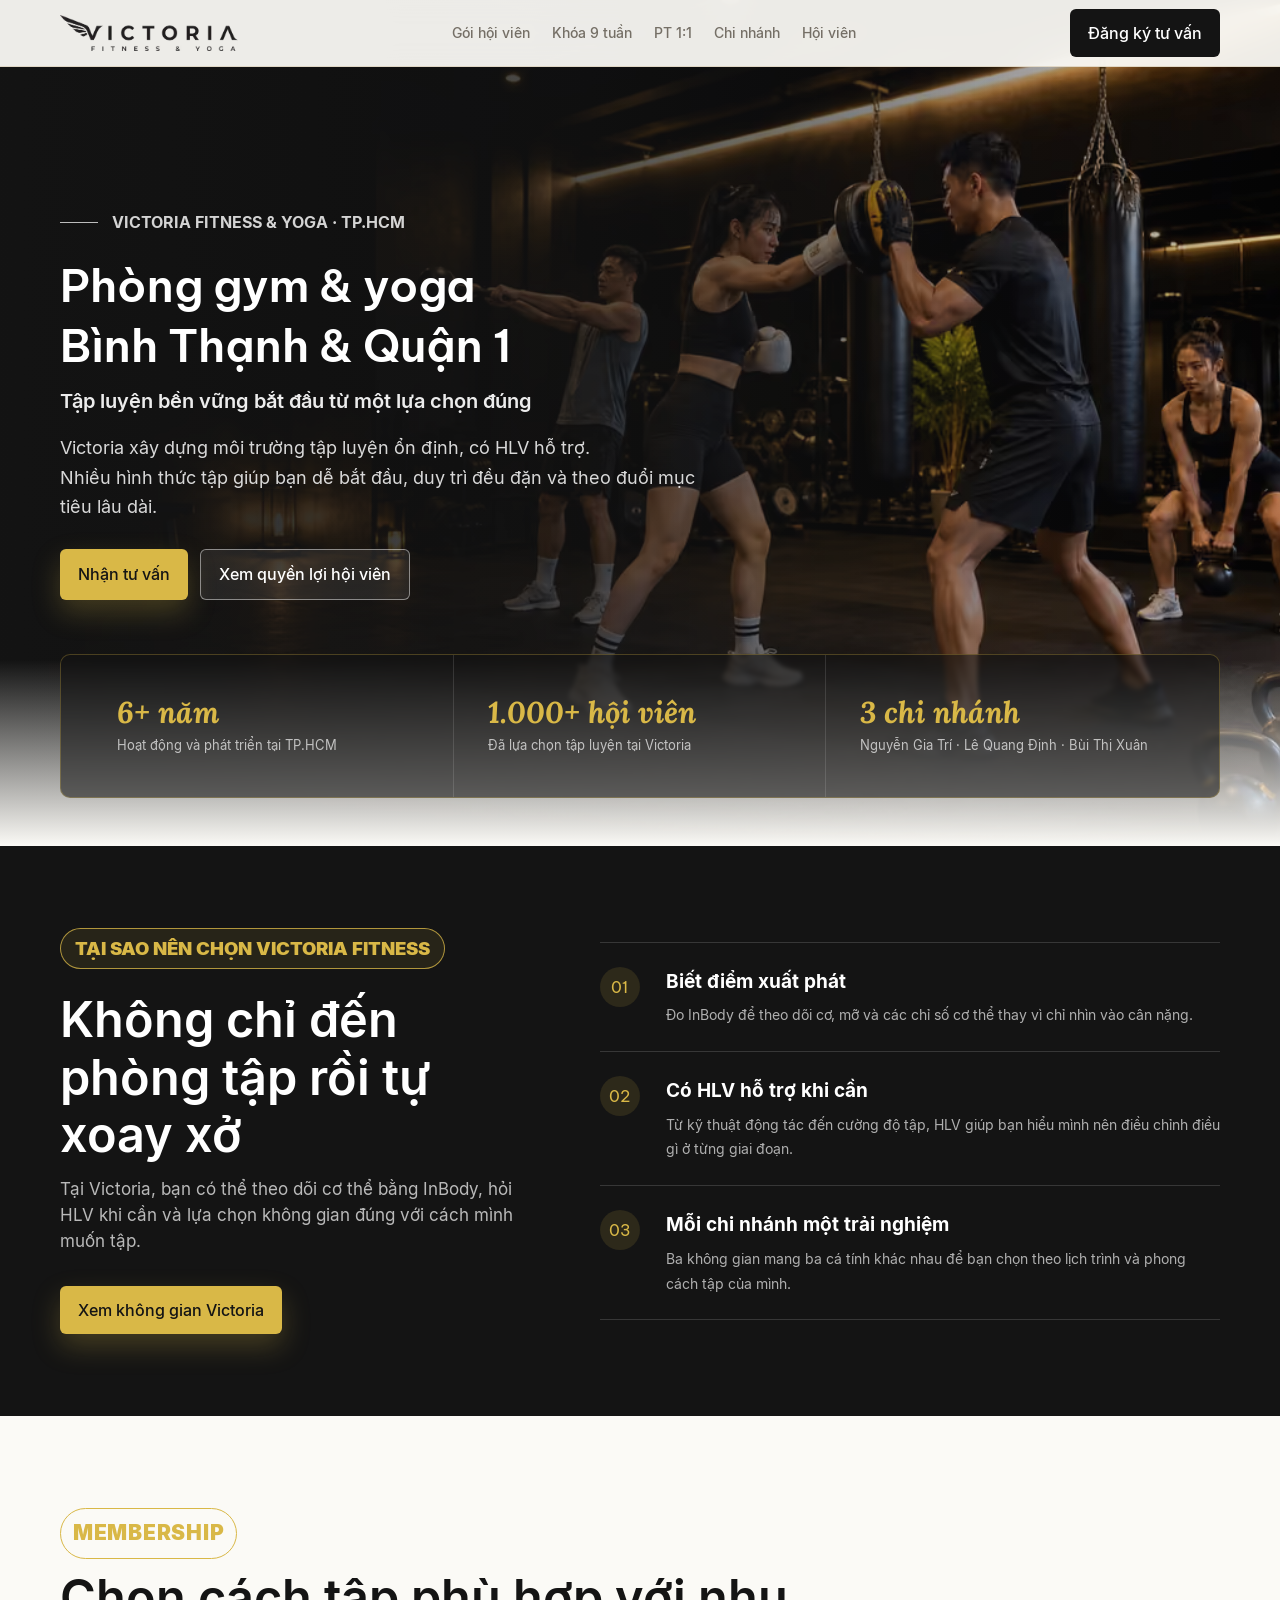
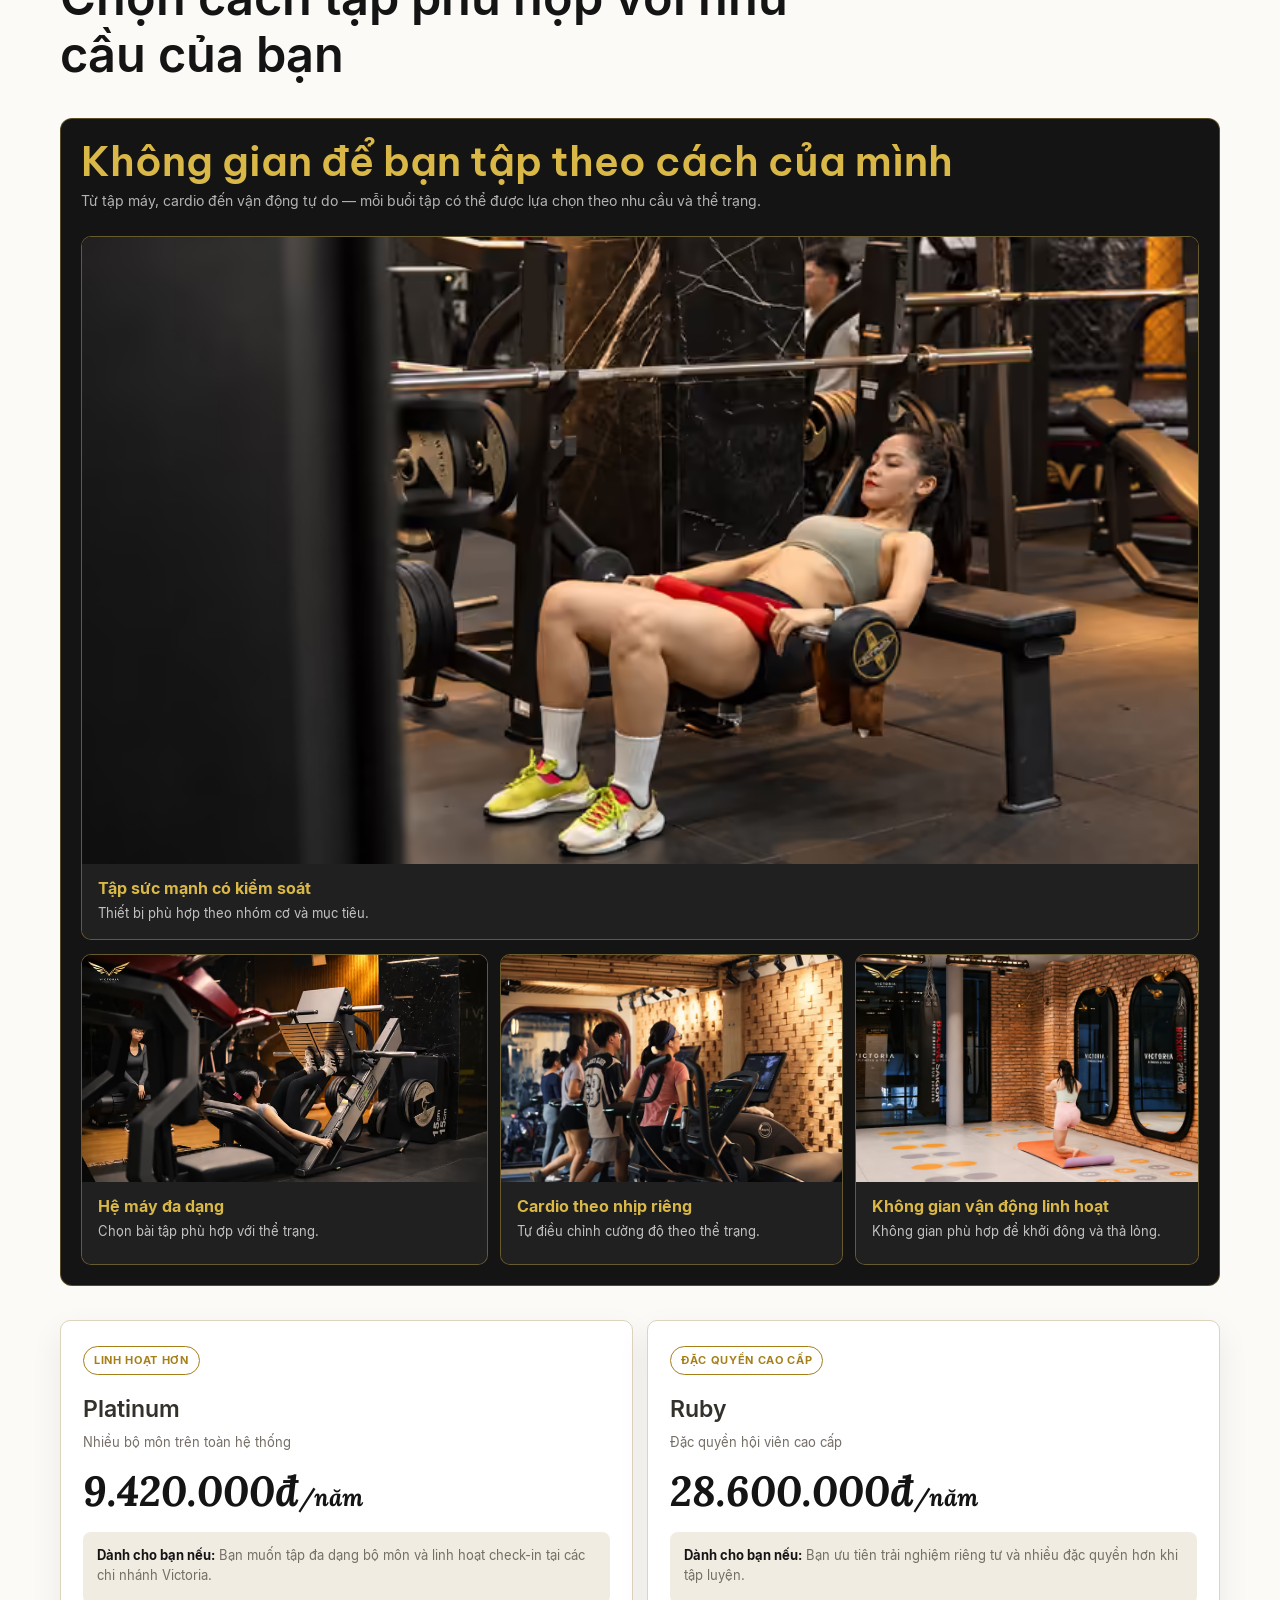
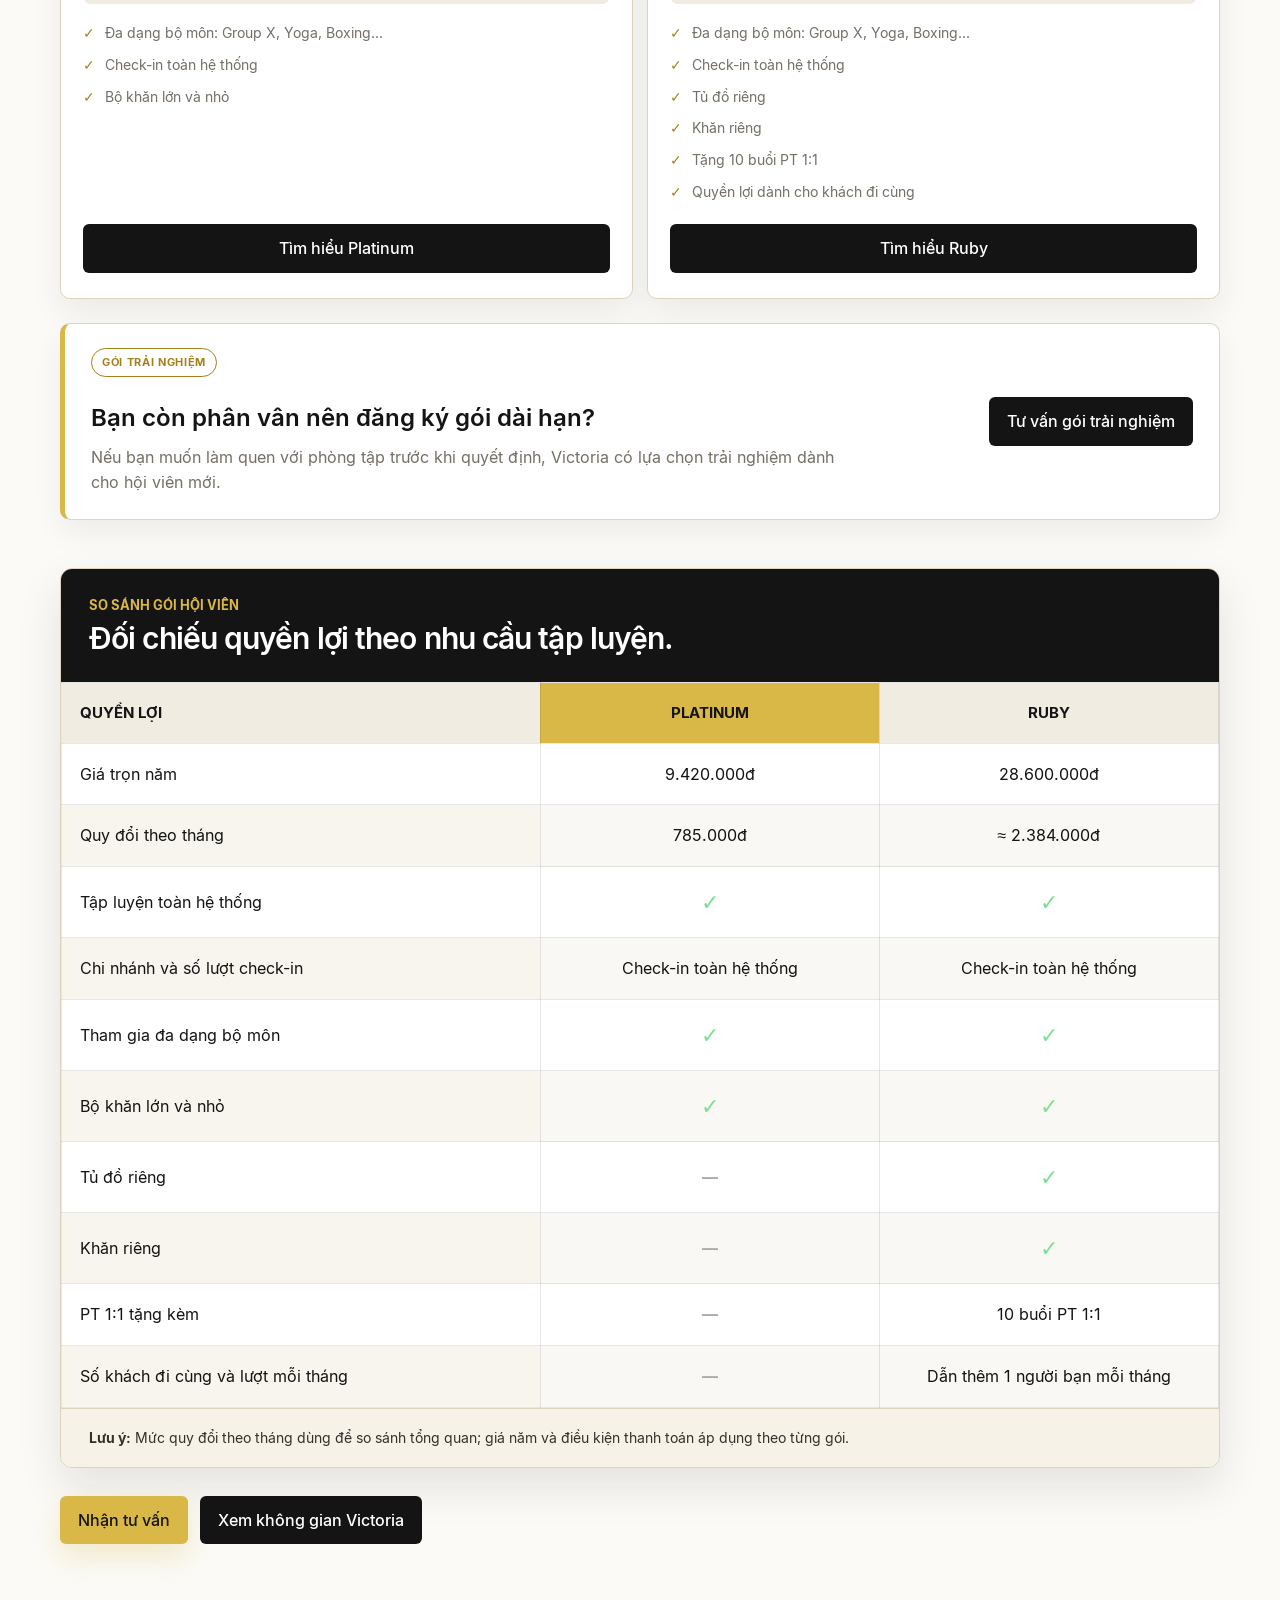
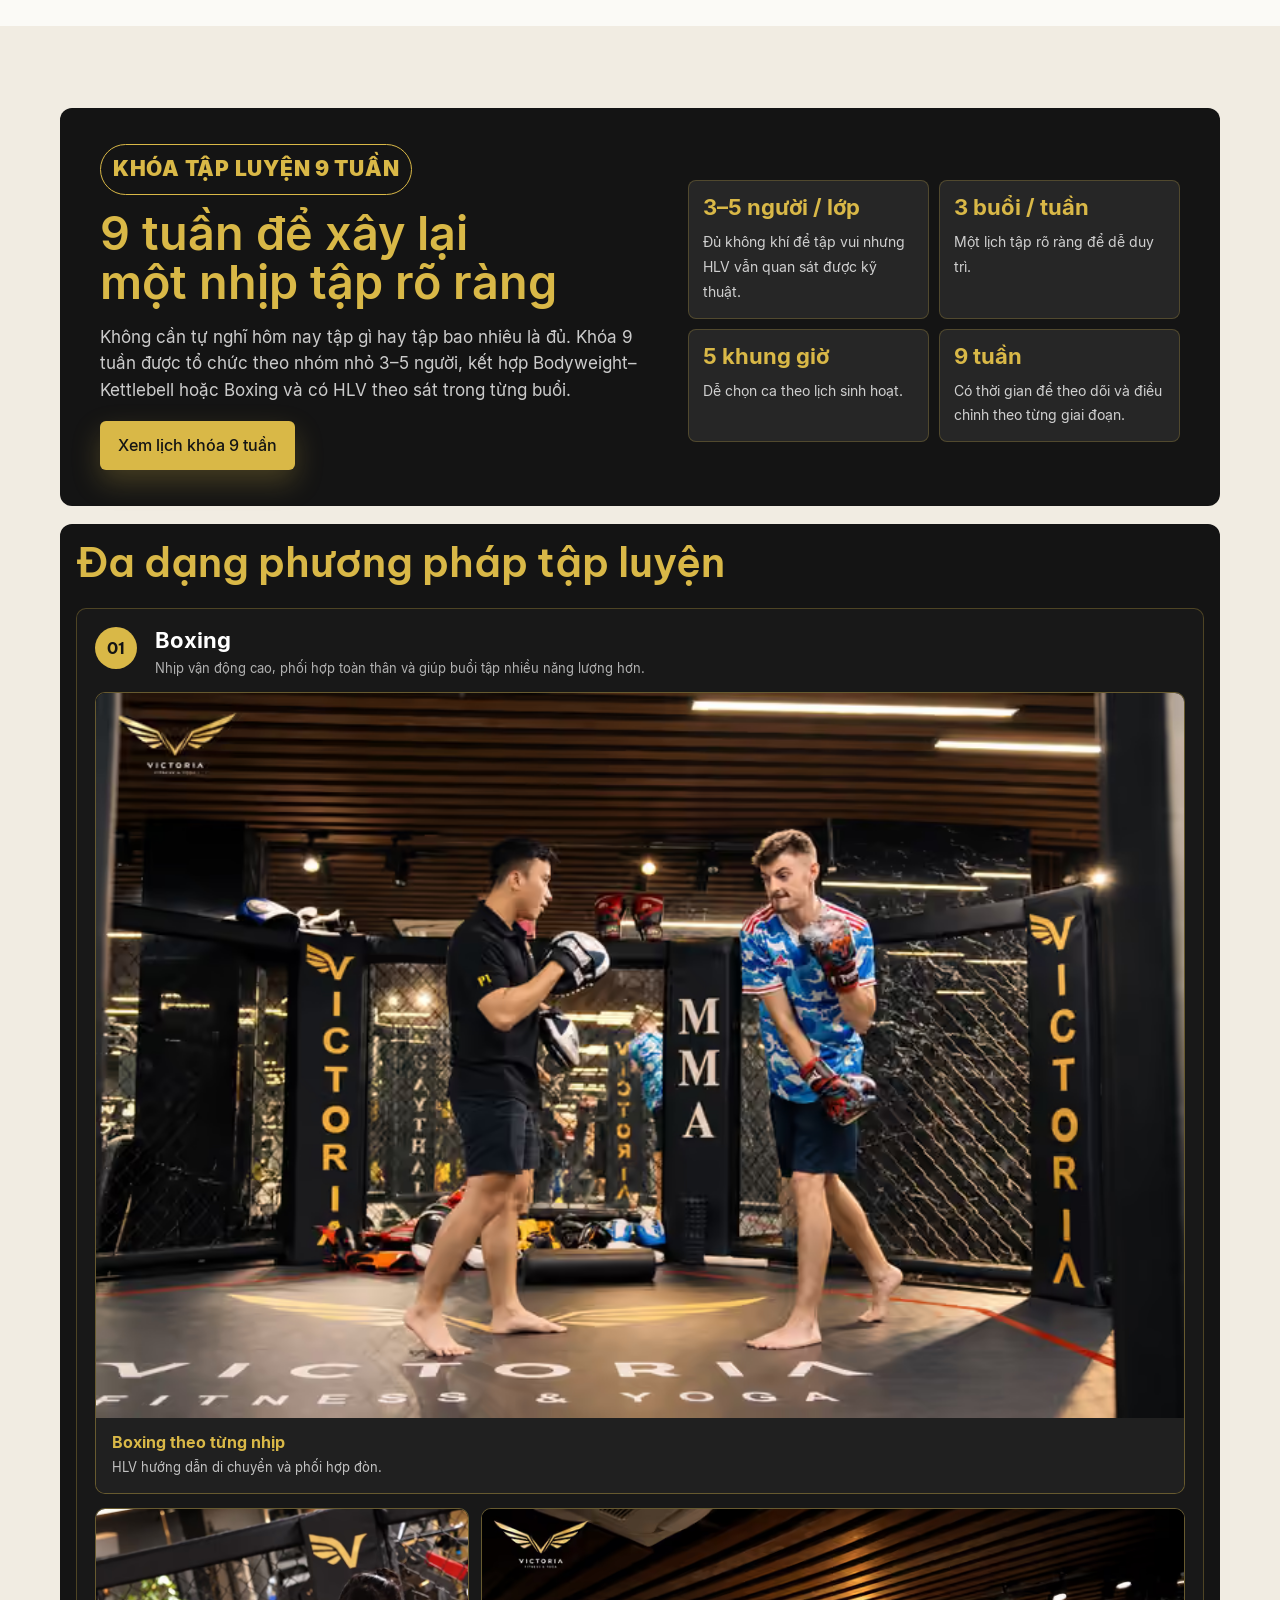
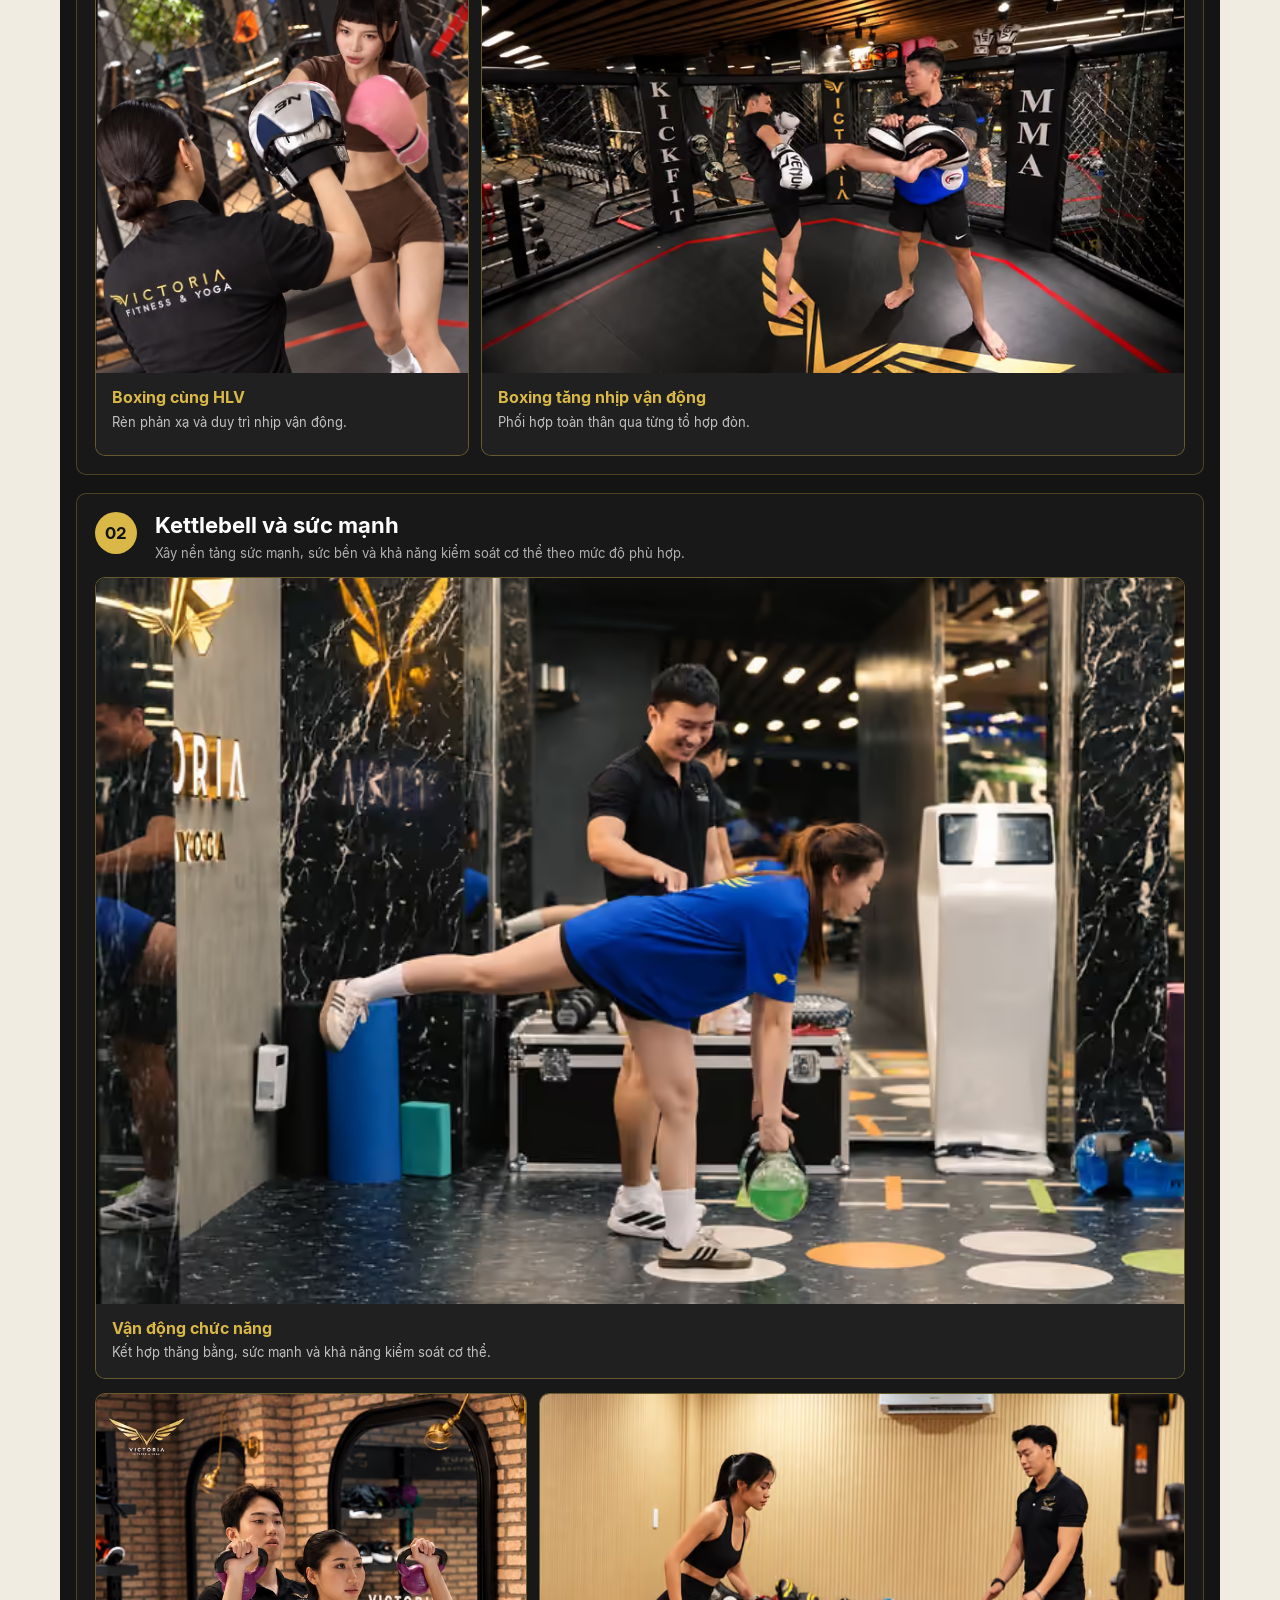
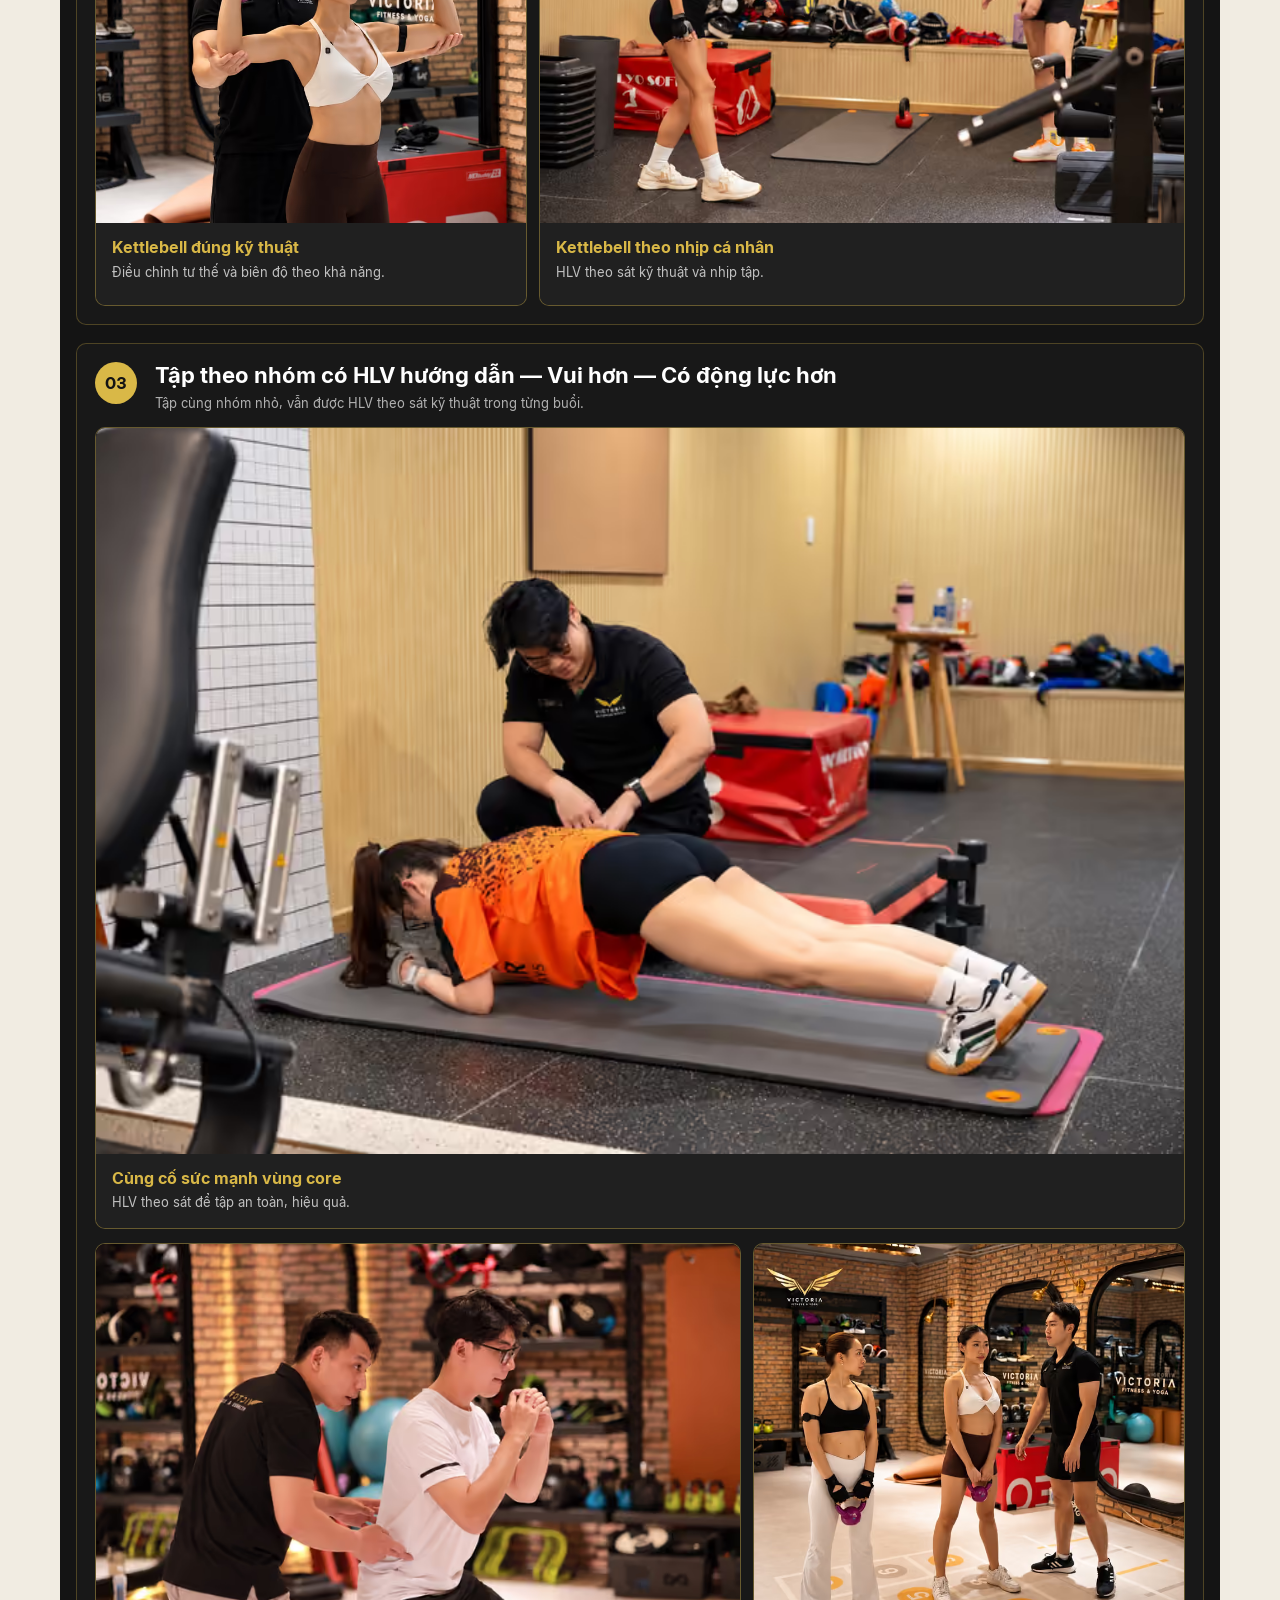
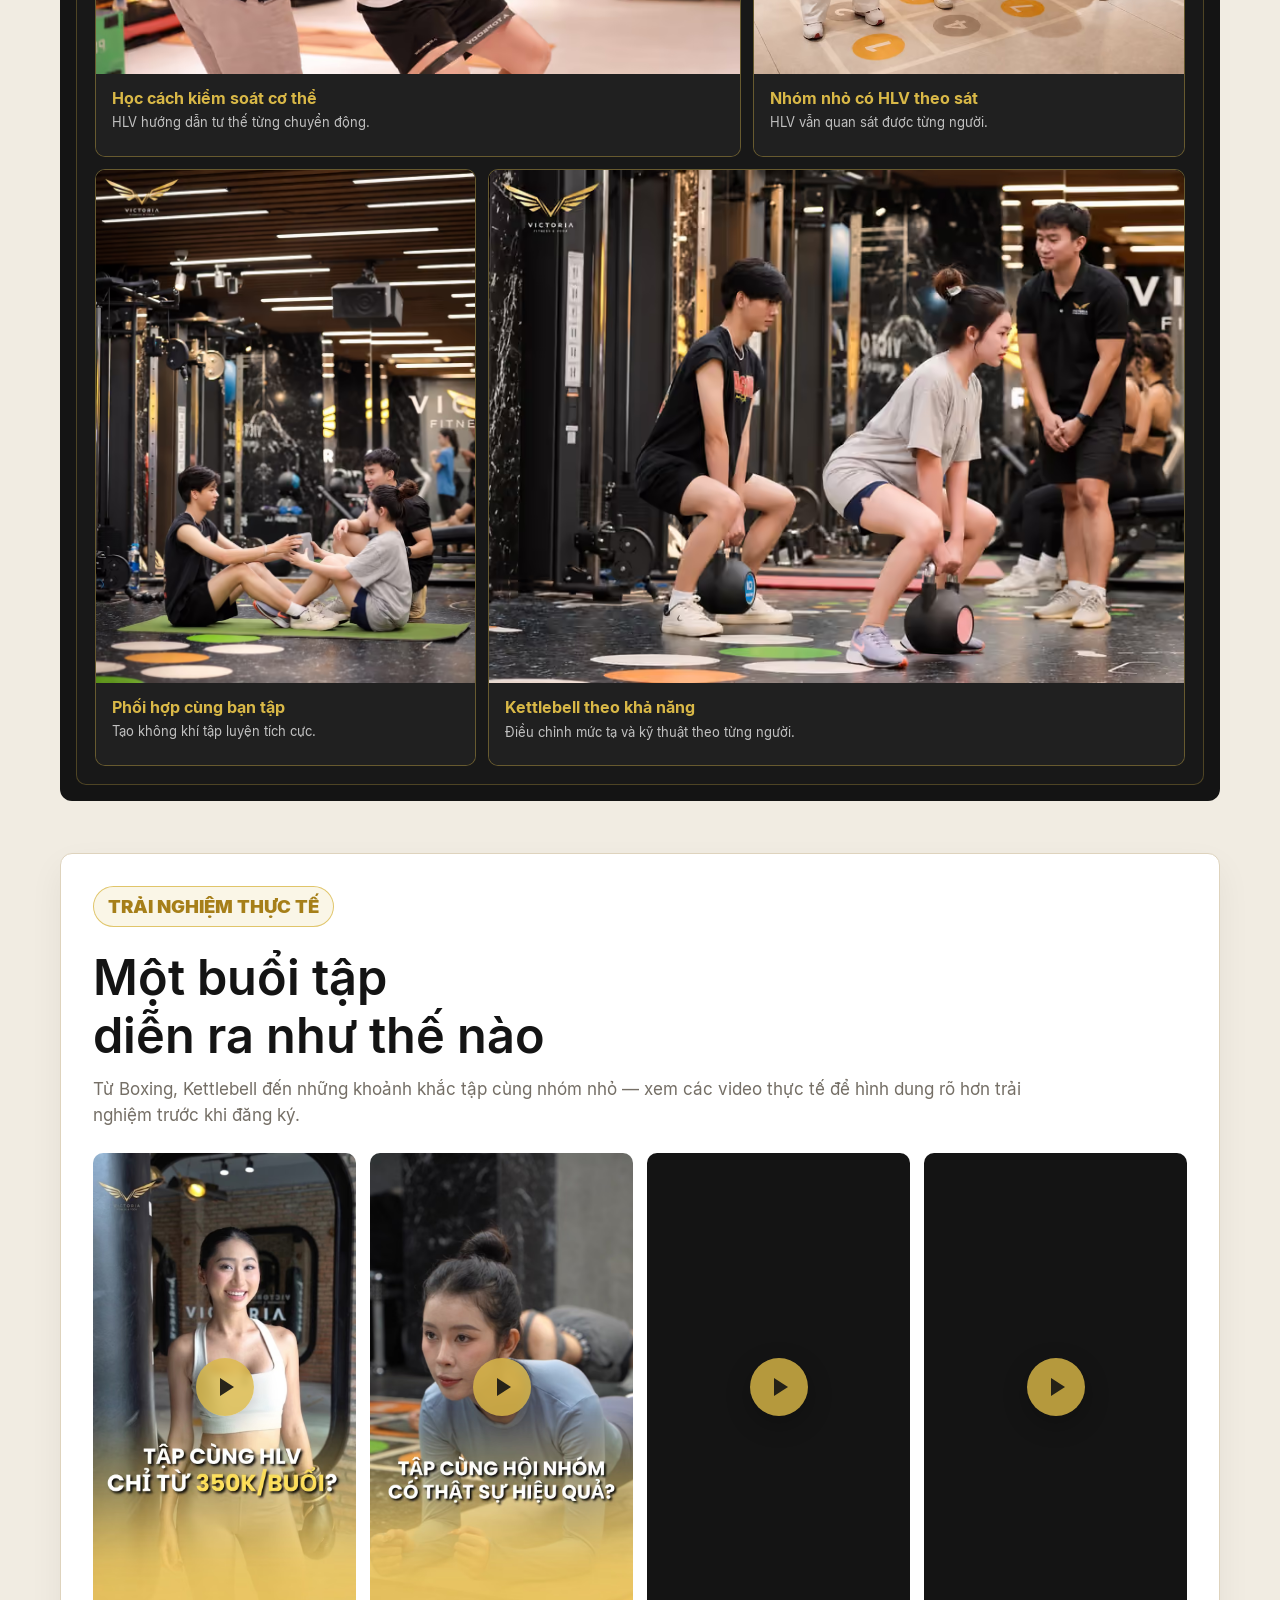
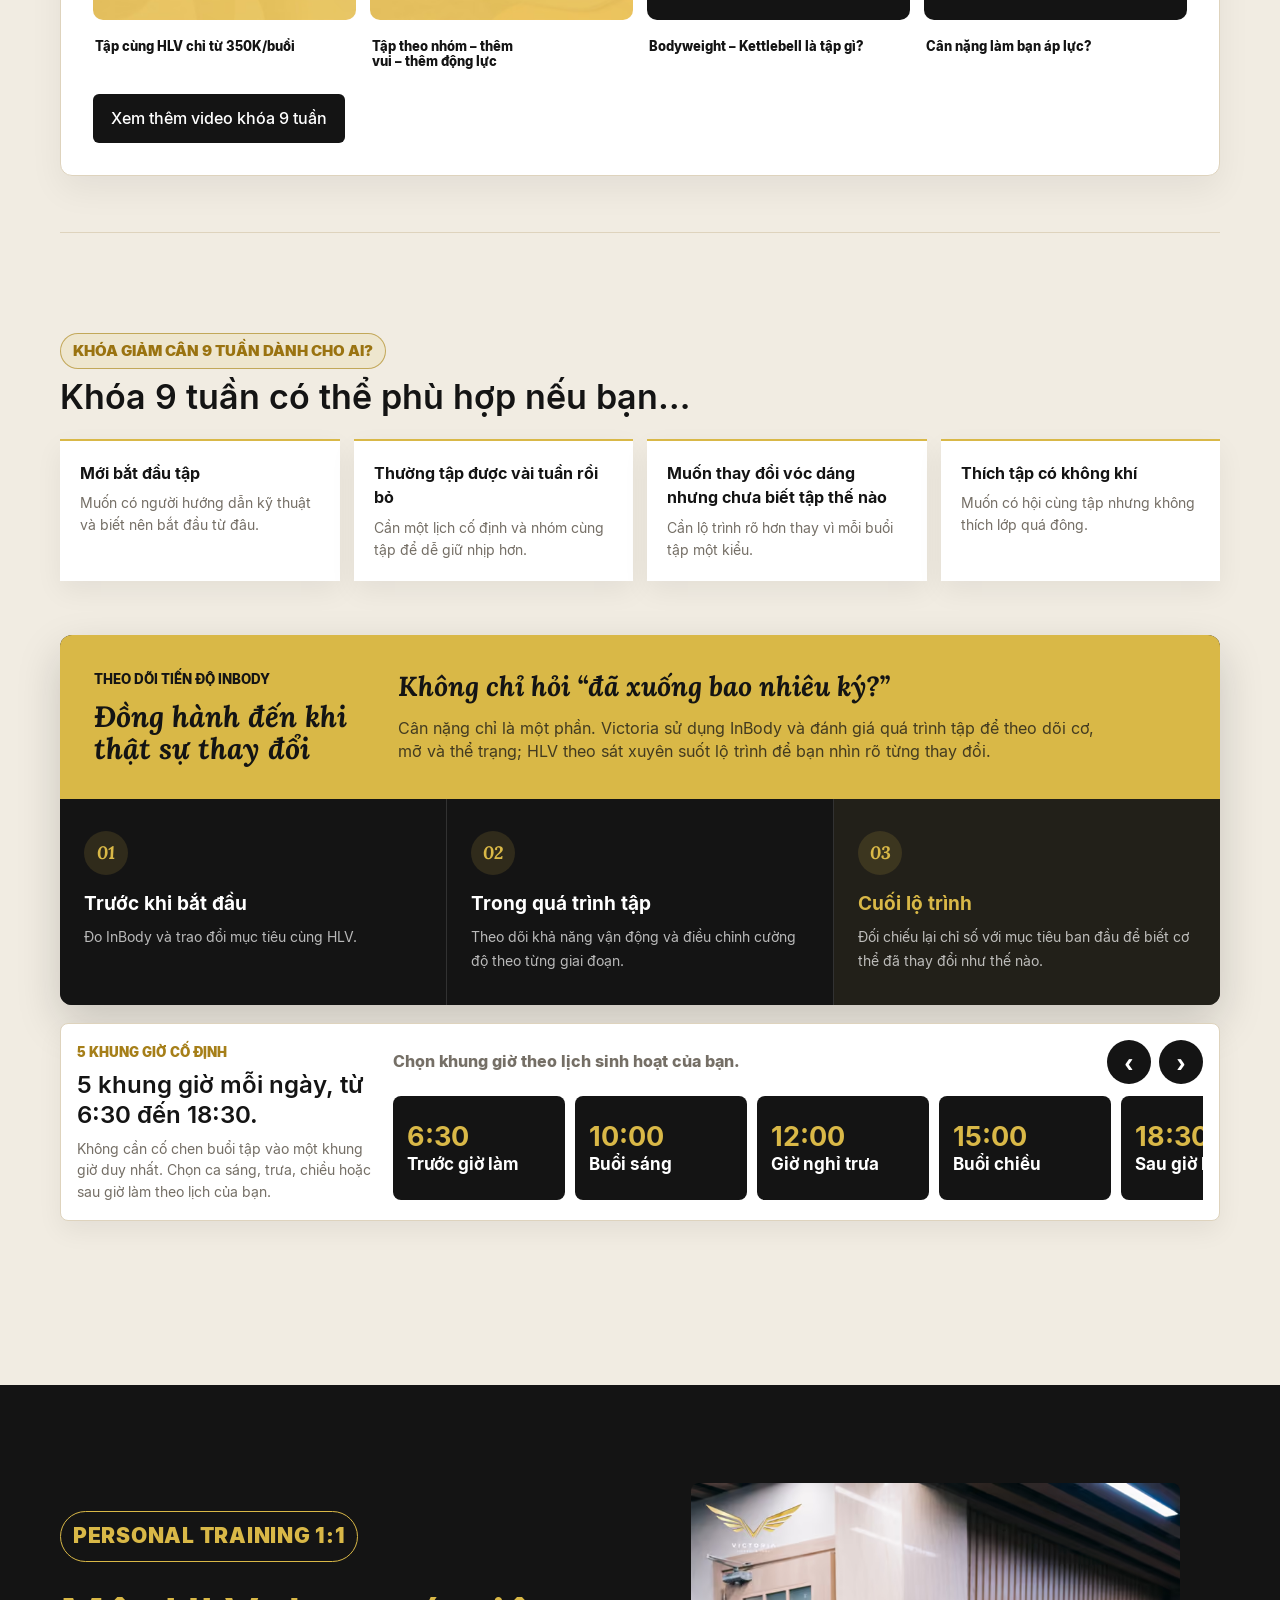
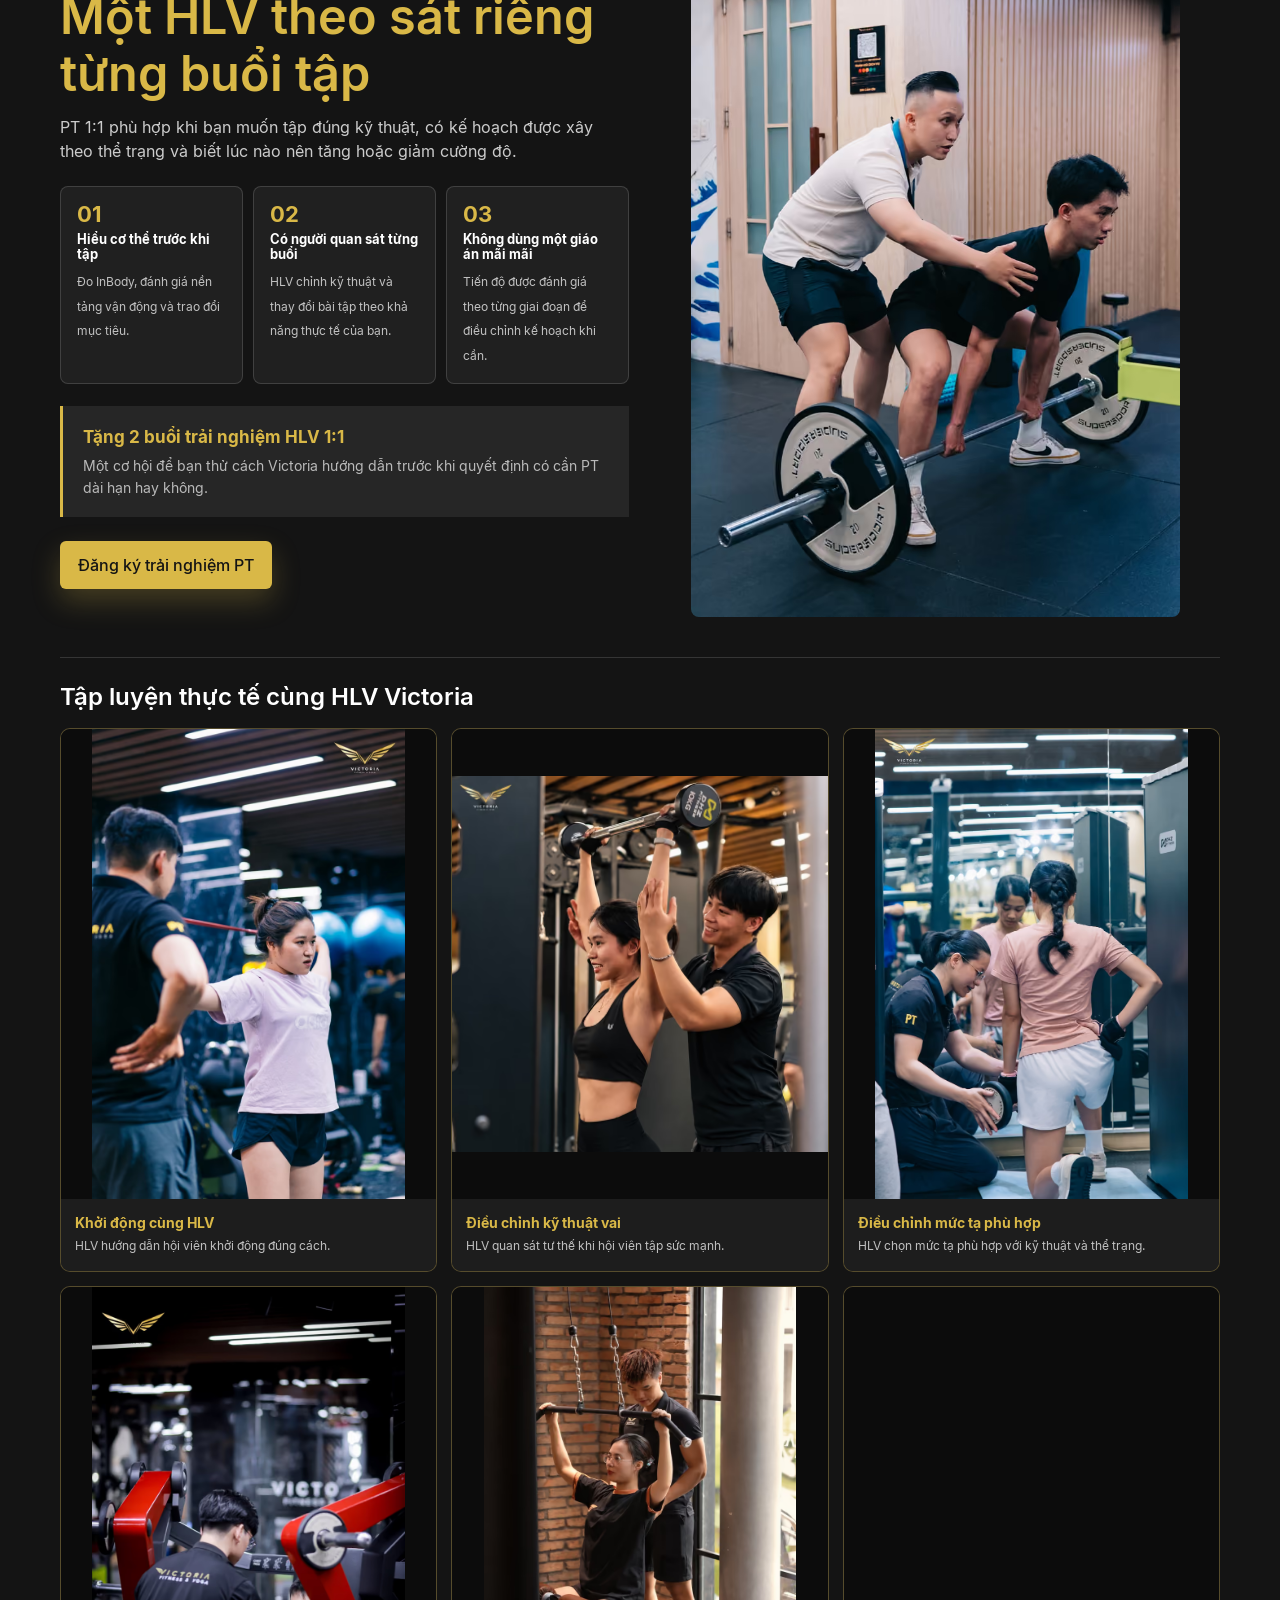
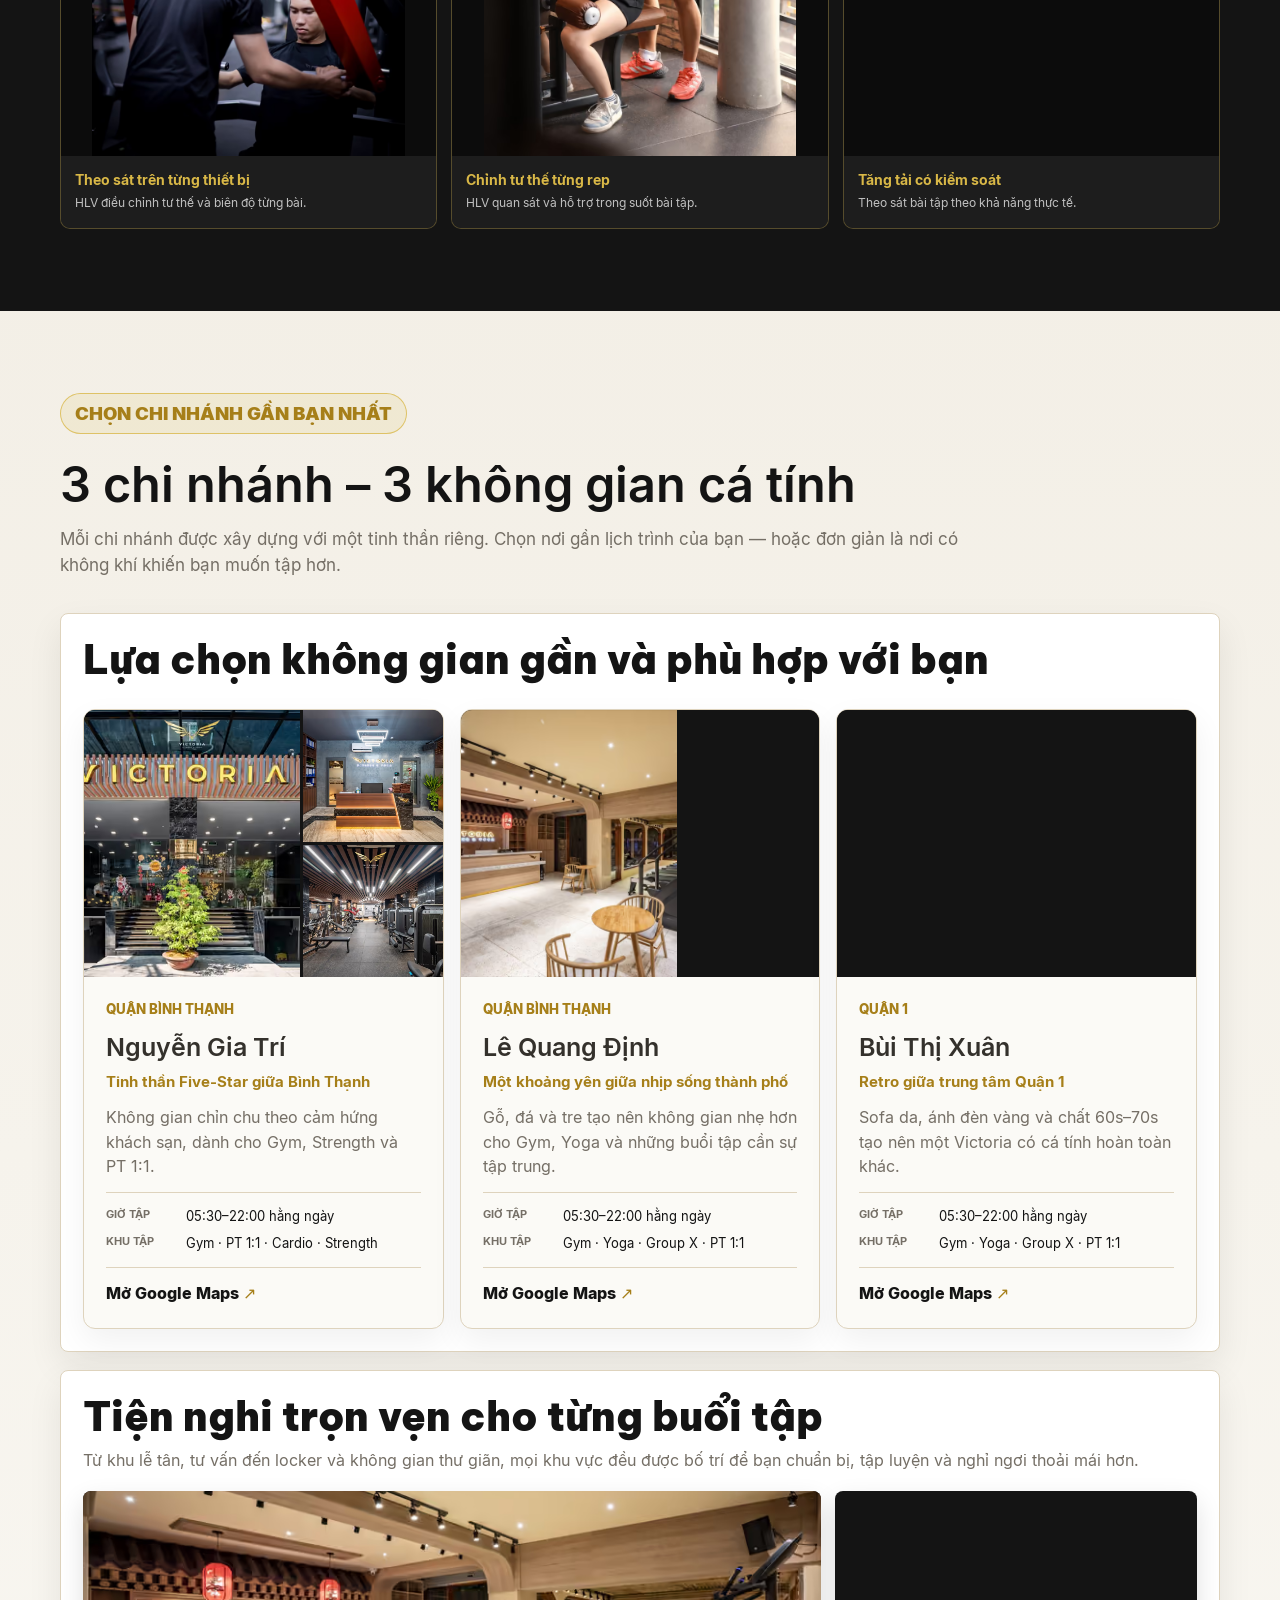
==== index.html @ e9dd97c7 "Give Inter and Be Vietnam Pro full Vietnamese glyphs Self-host each body and heading weight as one f" ====
<!DOCTYPE html>
<html lang="vi">
<head>
  <meta charset="UTF-8">
  <meta name="viewport" content="width=device-width, initial-scale=1.0">
  <title>Phòng gym &amp; yoga Bình Thạnh, Quận 1 | Victoria Fitness</title>
  <meta name="description" content="Phòng gym và yoga Victoria Fitness tại Bình Thạnh (Nguyễn Gia Trí, Lê Quang Định) và Quận 1 (Bùi Thị Xuân), TP.HCM. Mở cửa 05:30–22:00.">
  <link rel="canonical" href="https://www.victoriafitness.vn/">
  <meta property="og:title" content="Phòng gym &amp; yoga Bình Thạnh, Quận 1 | Victoria Fitness">
  <meta property="og:description" content="Phòng gym và yoga tại Bình Thạnh và Quận 1, TP.HCM. Ba chi nhánh Victoria Fitness, mở cửa 05:30–22:00.">
  <meta property="og:type" content="website">
  <meta property="og:url" content="https://www.victoriafitness.vn/">
  <meta property="og:locale" content="vi_VN">
  <meta property="og:image" content="https://www.victoriafitness.vn/assets/victoria-boxing-kettlebell-hero.jpg">
  <meta property="og:image:alt" content="Hội viên tập boxing và kettlebell tại Victoria Fitness">
  <link rel="icon" href="/favicon.ico" sizes="any">
  <link rel="icon" type="image/png" href="/favicon-32.png" sizes="32x32">
  <link rel="apple-touch-icon" href="/apple-touch-icon.png">
  <!-- Meta Pixel Code -->
  <script>
    !function(f,b,e,v,n,t,s){
      if(f.fbq)return;n=f.fbq=function(){n.callMethod?
      n.callMethod.apply(n,arguments):n.queue.push(arguments)};
      if(!f._fbq)f._fbq=n;n.push=n;n.loaded=!0;n.version="2.0";
      n.queue=[];t=b.createElement(e);t.async=!0;
      t.src=v;s=b.getElementsByTagName(e)[0];
      s.parentNode.insertBefore(t,s)
    }(window, document, "script", "https://connect.facebook.net/en_US/fbevents.js");
    fbq("init", "1445114913415739");
    fbq("track", "PageView");
  </script>
  <!-- TikTok Pixel Code Start -->
  <script>
    !function (w, d, t) {
      w.TiktokAnalyticsObject = t;
      var ttq = w[t] = w[t] || [];
      ttq.methods = ["page", "track", "identify", "instances", "debug", "on", "off", "once", "ready", "alias", "group", "enableCookie", "disableCookie", "holdConsent", "revokeConsent", "grantConsent"];
      ttq.setAndDefer = function (t, e) {
        t[e] = function () {
          t.push([e].concat(Array.prototype.slice.call(arguments, 0)));
        };
      };
      for (var i = 0; i < ttq.methods.length; i++) ttq.setAndDefer(ttq, ttq.methods[i]);
      ttq.instance = function (t) {
        for (var e = ttq._i[t] || [], n = 0; n < ttq.methods.length; n++) ttq.setAndDefer(e, ttq.methods[n]);
        return e;
      };
      ttq.load = function (e, n) {
        var r = "https://analytics.tiktok.com/i18n/pixel/events.js", o = n && n.partner;
        ttq._i = ttq._i || {};
        ttq._i[e] = [];
        ttq._i[e]._u = r;
        ttq._t = ttq._t || {};
        ttq._t[e] = +new Date;
        ttq._o = ttq._o || {};
        ttq._o[e] = n || {};
        n = d.createElement("script");
        n.type = "text/javascript";
        n.async = true;
        n.src = r + "?sdkid=" + e + "&lib=" + t;
        e = d.getElementsByTagName("script")[0];
        e.parentNode.insertBefore(n, e);
      };

      ttq.load("DB0G8JJC77U5SC4FO7I0");
      ttq.page();
    }(window, document, "ttq");
  </script>
  <!-- TikTok Pixel Code End -->
  <link rel="preload" as="image" type="image/avif" href="assets/responsive/victoria-boxing-kettlebell-hero-1200.avif" imagesrcset="assets/responsive/victoria-boxing-kettlebell-hero-480.avif 480w, assets/responsive/victoria-boxing-kettlebell-hero-768.avif 768w, assets/responsive/victoria-boxing-kettlebell-hero-1200.avif 1200w" imagesizes="100vw" fetchpriority="high">
  <link rel="preload" as="font" type="font/woff2" href="assets/fonts/inter-400.woff2" crossorigin>
  <style>
/* Inter, Be Vietnam Pro and Lora. Each file contains Latin, Latin Extended and Vietnamese (except Lora, whose source has no U+20AB). SIL Open Font License. */
@font-face {
  font-family: "Inter";
  font-style: normal;
  font-weight: 400;
  font-display: swap;
  src: url("assets/fonts/inter-400.woff2") format("woff2");
  unicode-range: U+0000-00FF, U+0100-024F, U+0300-0301, U+0303-0304, U+0308-0309, U+0323, U+0329, U+1EA0-1EF9, U+2013-2014, U+2018-201D, U+2022, U+2026, U+20AB, U+20AC, U+2122, U+2212;
}
@font-face {
  font-family: "Be Vietnam Pro";
  font-style: normal;
  font-weight: 400;
  font-display: swap;
  src: url("assets/fonts/be-vietnam-pro-400.woff2") format("woff2");
  unicode-range: U+0000-00FF, U+0100-024F, U+0300-0301, U+0303-0304, U+0308-0309, U+0323, U+0329, U+1EA0-1EF9, U+2013-2014, U+2018-201D, U+2022, U+2026, U+20AB, U+20AC, U+2122, U+2212;
}
@font-face {
  font-family: "Inter";
  font-style: normal;
  font-weight: 500;
  font-display: swap;
  src: url("assets/fonts/inter-500.woff2") format("woff2");
  unicode-range: U+0000-00FF, U+0100-024F, U+0300-0301, U+0303-0304, U+0308-0309, U+0323, U+0329, U+1EA0-1EF9, U+2013-2014, U+2018-201D, U+2022, U+2026, U+20AB, U+20AC, U+2122, U+2212;
}
@font-face {
  font-family: "Be Vietnam Pro";
  font-style: normal;
  font-weight: 500;
  font-display: swap;
  src: url("assets/fonts/be-vietnam-pro-500.woff2") format("woff2");
  unicode-range: U+0000-00FF, U+0100-024F, U+0300-0301, U+0303-0304, U+0308-0309, U+0323, U+0329, U+1EA0-1EF9, U+2013-2014, U+2018-201D, U+2022, U+2026, U+20AB, U+20AC, U+2122, U+2212;
}
@font-face {
  font-family: "Inter";
  font-style: normal;
  font-weight: 600;
  font-display: swap;
  src: url("assets/fonts/inter-600.woff2") format("woff2");
  unicode-range: U+0000-00FF, U+0100-024F, U+0300-0301, U+0303-0304, U+0308-0309, U+0323, U+0329, U+1EA0-1EF9, U+2013-2014, U+2018-201D, U+2022, U+2026, U+20AB, U+20AC, U+2122, U+2212;
}
@font-face {
  font-family: "Be Vietnam Pro";
  font-style: normal;
  font-weight: 600;
  font-display: swap;
  src: url("assets/fonts/be-vietnam-pro-600.woff2") format("woff2");
  unicode-range: U+0000-00FF, U+0100-024F, U+0300-0301, U+0303-0304, U+0308-0309, U+0323, U+0329, U+1EA0-1EF9, U+2013-2014, U+2018-201D, U+2022, U+2026, U+20AB, U+20AC, U+2122, U+2212;
}
@font-face {
  font-family: "Inter";
  font-style: normal;
  font-weight: 700;
  font-display: swap;
  src: url("assets/fonts/inter-700.woff2") format("woff2");
  unicode-range: U+0000-00FF, U+0100-024F, U+0300-0301, U+0303-0304, U+0308-0309, U+0323, U+0329, U+1EA0-1EF9, U+2013-2014, U+2018-201D, U+2022, U+2026, U+20AB, U+20AC, U+2122, U+2212;
}
@font-face {
  font-family: "Be Vietnam Pro";
  font-style: normal;
  font-weight: 700;
  font-display: swap;
  src: url("assets/fonts/be-vietnam-pro-700.woff2") format("woff2");
  unicode-range: U+0000-00FF, U+0100-024F, U+0300-0301, U+0303-0304, U+0308-0309, U+0323, U+0329, U+1EA0-1EF9, U+2013-2014, U+2018-201D, U+2022, U+2026, U+20AB, U+20AC, U+2122, U+2212;
}
@font-face {
  font-family: "Inter";
  font-style: normal;
  font-weight: 800;
  font-display: swap;
  src: url("assets/fonts/inter-800.woff2") format("woff2");
  unicode-range: U+0000-00FF, U+0100-024F, U+0300-0301, U+0303-0304, U+0308-0309, U+0323, U+0329, U+1EA0-1EF9, U+2013-2014, U+2018-201D, U+2022, U+2026, U+20AB, U+20AC, U+2122, U+2212;
}
@font-face {
  font-family: "Be Vietnam Pro";
  font-style: normal;
  font-weight: 800;
  font-display: swap;
  src: url("assets/fonts/be-vietnam-pro-800.woff2") format("woff2");
  unicode-range: U+0000-00FF, U+0100-024F, U+0300-0301, U+0303-0304, U+0308-0309, U+0323, U+0329, U+1EA0-1EF9, U+2013-2014, U+2018-201D, U+2022, U+2026, U+20AB, U+20AC, U+2122, U+2212;
}
@font-face {
  font-family: "Inter";
  font-style: normal;
  font-weight: 900;
  font-display: swap;
  src: url("assets/fonts/inter-900.woff2") format("woff2");
  unicode-range: U+0000-00FF, U+0100-024F, U+0300-0301, U+0303-0304, U+0308-0309, U+0323, U+0329, U+1EA0-1EF9, U+2013-2014, U+2018-201D, U+2022, U+2026, U+20AB, U+20AC, U+2122, U+2212;
}
@font-face {
  font-family: "Be Vietnam Pro";
  font-style: normal;
  font-weight: 900;
  font-display: swap;
  src: url("assets/fonts/be-vietnam-pro-900.woff2") format("woff2");
  unicode-range: U+0000-00FF, U+0100-024F, U+0300-0301, U+0303-0304, U+0308-0309, U+0323, U+0329, U+1EA0-1EF9, U+2013-2014, U+2018-201D, U+2022, U+2026, U+20AB, U+20AC, U+2122, U+2212;
}
@font-face {
  font-family: "Lora";
  font-style: italic;
  font-weight: 700;
  font-display: swap;
  src: url("assets/fonts/lora-italic-700.woff2") format("woff2");
  unicode-range: U+0000-00FF, U+0100-024F, U+0300-0301, U+0303-0304, U+0308-0309, U+0323, U+0329, U+1EA0-1EF9, U+2013-2014, U+2018-201D, U+2022, U+2026, U+20AC, U+2122, U+2212;
}
    :root {
      --heading-font: "Be Vietnam Pro", "Inter", "Segoe UI", Arial, sans-serif;
      --accent-font: "Lora", Georgia, serif;
      --body-font: "Inter", "Be Vietnam Pro", "Segoe UI", Arial, sans-serif;
      --ink: #141414;
      --charcoal: #202020;
      --paper: #fbfaf6;
      --soft: #f1ece2;
      --line: #ded3bd;
      --gold: #d9b847;
      --gold-dark: #a67f19;
      --promo-red: #141414;
      --promo-blue: #123f95;
      --red: #961d1a;
      --green: #176b4d;
      --text: #34312c;
      --muted: #756f66;
      --white: #fff;
      --shadow: 0 18px 44px rgba(20, 20, 20, .18);
    }

    * { box-sizing: border-box; }
    picture { display: contents; }

    html { scroll-behavior: smooth; }

    html,
    body {
      max-width: 100%;
      overflow-x: clip;
    }

    body {
      margin: 0;
      font-family: var(--body-font);
      font-synthesis: none;
      color: var(--text);
      background: var(--paper);
      line-height: 1.55;
    }

    h1, h2, h3, h4,
    .eyebrow, .deal, .btn,
    .faq-question span:nth-child(2),
    figcaption, b, strong {
      overflow-wrap: normal;
      word-break: normal;
      hyphens: none;
      text-wrap: normal;
    }

    p, li, .hero-copy, .section-head p,
    .faq-answer p, .gallery-card small {
      text-wrap: normal;
      orphans: 2;
      widows: 2;
    }

    img { display: block; max-width: 100%; }
    a { color: inherit; text-decoration: none; }
    input, select, button, textarea { font: inherit; }

    a:focus-visible,
    button:focus-visible,
    input:focus-visible,
    select:focus-visible {
      outline: 3px solid var(--gold);
      outline-offset: 3px;
    }

    .sr-only {
      position: absolute;
      width: 1px;
      height: 1px;
      padding: 0;
      margin: -1px;
      overflow: hidden;
      clip: rect(0, 0, 0, 0);
      white-space: nowrap;
      border: 0;
    }

    .shell {
      width: min(1160px, calc(100% - 40px));
      margin: 0 auto;
    }

    section[id], #dang-ky { scroll-margin-top:82px; }

    .topbar {
      position: fixed;
      inset: 0 0 auto;
      z-index: 30;
      background: rgba(251, 250, 246, .94);
      border-bottom: 1px solid rgba(222, 211, 189, .8);
      backdrop-filter: blur(14px);
    }

    .nav {
      min-height: 66px;
      display: flex;
      align-items: center;
      justify-content: space-between;
      gap: 18px;
    }

    .brand-logo { width: 178px; height: auto; max-height: 42px; object-fit: contain; }

    .nav-links {
      display: flex;
      align-items: center;
      gap: 22px;
      color: var(--muted);
      font-size: 14px;
      font-weight: 700;
    }

    .btn {
      display: inline-flex;
      min-height: 46px;
      align-items: center;
      justify-content: center;
      gap: 8px;
      border: 0;
      border-radius: 6px;
      cursor: pointer;
      padding: 12px 18px;
      font-weight: 500;
      letter-spacing: 0;
    }

    .btn.primary {
      background: var(--gold);
      color: var(--ink);
      box-shadow: 0 12px 28px rgba(217, 184, 71, .25);
    }

    .btn.dark {
      background: var(--ink);
      color: var(--white);
    }

    .btn.light {
      border: 1px solid rgba(255, 255, 255, .46);
      color: var(--white);
      background: rgba(255, 255, 255, .08);
    }

    .hero {
      position: relative;
      min-height: 94vh;
      padding: 112px 0 48px;
      color: var(--white);
      display: grid;
      align-items: end;
      overflow: hidden;
    }

    .hero::before,
    .hero::after {
      content: "";
      position: absolute;
      inset: 0;
    }

    .hero-media {
      position: absolute;
      inset: 0;
      z-index: 0;
      margin: 0;
      pointer-events: none;
    }

    .hero-media img {
      width: 100%;
      height: 100%;
      object-fit: cover;
      object-position: center center;
    }

    .hero::before {
      z-index: 1;
      background: linear-gradient(90deg, rgba(20, 20, 20, .96) 0%, rgba(20, 20, 20, .76) 45%, rgba(20, 20, 20, .18) 100%);
      transform: scale(1.02);
    }

    .hero::after {
      z-index: 1;
      top: auto;
      height: 22%;
      background: linear-gradient(180deg, rgba(20, 20, 20, 0), var(--paper));
    }

    .hero-grid {
      position: relative;
      z-index: 2;
      display: grid;
      grid-template-columns: minmax(0, 1fr);
      align-items: end;
    }

    .eyebrow {
      color: var(--gold);
      font-size: 13px;
      font-weight: 700;
      font-style: italic;
      letter-spacing: 0;
      text-transform: uppercase;
    }

    .eyebrow-framed {
      display: inline-flex;
      width: fit-content;
      max-width: 100%;
      align-items: center;
      padding: 8px 12px;
      border: 1px solid rgba(169, 130, 18, .62);
      border-radius: 999px;
      background: rgba(217, 184, 71, .12);
      color: #9a7310;
      font-size: 15px;
      font-weight: 900;
      line-height: 1.2;
    }

    h1, h2, h3, p { margin-top: 0; }

    h1 {
      max-width: 15ch;
      margin: 18px 0 22px;
      color: var(--white);
      font-family: var(--heading-font);
      font-size: clamp(44px, 5vw, 70px);
      line-height: 1.08;
      font-weight: 950;
      letter-spacing: 0;
    }

    .deal {
      display: inline-flex;
      align-items: center;
      gap: 14px;
      padding: 0;
      margin-bottom: 4px;
      border-radius: 0;
      background: transparent;
      border: 0;
      color: rgba(255, 255, 255, .82);
      font-weight: 950;
      text-transform: uppercase;
    }

    .deal::before {
      content: "";
      width: 38px;
      height: 1px;
      background: rgba(255, 255, 255, .72);
    }

    .hero-slogan {
      max-width: 680px;
      margin: -8px 0 18px;
      color: rgba(255, 255, 255, .92);
      font-size: clamp(16px, 2vw, 20px);
      font-weight: 600;
      line-height: 1.35;
    }

    .hero-copy {
      max-width: 660px;
      margin-bottom: 28px;
      color: rgba(255, 255, 255, .84);
      font-size: 18px;
      line-height: 1.62;
    }

    .hero-copy span { display: block; }

    .hero-actions,
    .inline-cta {
      display: flex;
      flex-wrap: wrap;
      gap: 12px;
    }

    .stats-row {
      display: grid;
      grid-template-columns: repeat(3, minmax(0, 1fr));
      gap: 12px;
      margin-top: 28px;
      max-width: 820px;
    }

    .stat {
      border-left: 2px solid var(--gold);
      background: rgba(255, 255, 255, .08);
      padding: 12px 14px;
    }

    .stat b {
      display: block;
      color: var(--white);
      font-size: 28px;
      line-height: 1;
    }

    .stat span {
      color: rgba(255, 255, 255, .74);
      font-size: 13px;
    }

    .lead-card {
      border-radius: 8px;
      background: rgba(251, 250, 246, .97);
      color: var(--text);
      padding: 24px;
      box-shadow: var(--shadow);
      border: 1px solid rgba(255, 255, 255, .55);
    }

    .lead-logo { width: 150px; height: auto; margin-bottom: 16px; }

    .lead-card small {
      display: block;
      margin-bottom: 10px;
      color: var(--gold-dark);
      font-weight: 950;
      letter-spacing: 0;
      text-transform: uppercase;
    }

    .lead-card h2 {
      margin-bottom: 8px;
      color: var(--ink);
      font-size: 25px;
      line-height: 1.12;
      font-family: var(--heading-font);
      font-weight: 950;
    }

    .lead-card p { color: var(--muted); font-size: 14px; margin-bottom: 16px; }

    .lead-form { display: grid; gap: 12px; }

    .field {
      width: 100%;
      min-height: 48px;
      border: 1px solid var(--line);
      border-radius: 6px;
      background: var(--white);
      color: var(--ink);
      padding: 12px 13px;
      outline: none;
    }

    .field:focus {
      border-color: var(--gold-dark);
      box-shadow: 0 0 0 3px rgba(217, 184, 71, .22);
    }

    .form-note { margin: 0; color: var(--muted); font-size: 12px; }

    .consent-check {
      display: grid;
      grid-template-columns: 18px 1fr;
      gap: 9px;
      align-items: start;
      color: var(--muted);
      font-size: 12px;
      line-height: 1.45;
      cursor: pointer;
    }

    .consent-check input { width: 16px; height: 16px; margin: 1px 0 0; accent-color: var(--gold-dark); }

    .form-success {
      display: none;
      margin-top: 12px;
      padding: 12px;
      border-radius: 6px;
      background: rgba(23, 107, 77, .1);
      color: var(--green);
      font-weight: 900;
      font-size: 14px;
    }

    .form-success.is-error {
      background: rgba(150, 29, 26, .12);
      color: var(--red);
    }

    section { padding: 82px 0; }

    .section-head {
      max-width: 760px;
      margin-bottom: 34px;
    }

    .section-head.center {
      margin-left: auto;
      margin-right: auto;
      text-align: center;
    }

    h2 {
      margin: 10px 0 12px;
      color: var(--ink);
      font-family: var(--heading-font);
      font-size: clamp(32px, 3.8vw, 52px);
      line-height: 1.06;
      font-weight: 950;
      letter-spacing: 0;
    }

    .section-head p { color: var(--muted); font-size: 17px; }

    .hero-title-line { display: block; }

    .product-grid {
      display: grid;
      grid-template-columns: repeat(3, minmax(0, 1fr));
      gap: 14px;
    }

    .system {
      background: var(--soft);
    }

    .system-grid {
      display: grid;
      grid-template-columns: 1.08fr .92fr;
      gap: 18px;
      align-items: stretch;
    }

    .system-panel {
      border-radius: 8px;
      background: var(--ink);
      color: var(--white);
      padding: 30px;
      display: grid;
      gap: 22px;
    }

    .system-panel h3 {
      margin: 0;
      color: var(--gold);
      font-family: var(--heading-font);
      font-size: clamp(30px, 4vw, 48px);
      line-height: 1.05;
      font-weight: 950;
    }

    .system-panel p {
      margin: 0;
      color: rgba(255, 255, 255, .78);
      font-size: 17px;
    }

    .branch-list {
      display: grid;
      gap: 10px;
    }

    .branch-item {
      display: flex;
      align-items: center;
      justify-content: space-between;
      gap: 12px;
      padding: 14px;
      border-radius: 8px;
      background: rgba(255, 255, 255, .08);
      border: 1px solid rgba(217, 184, 71, .24);
    }

    .branch-item b {
      color: var(--white);
    }

    .branch-item span {
      color: var(--gold);
      font-weight: 900;
    }

    .facility-grid {
      display: grid;
      grid-template-columns: repeat(2, minmax(0, 1fr));
      gap: 12px;
    }

    .facility-card {
      min-height: 160px;
      padding: 20px;
      border-radius: 8px;
      background: var(--white);
      border: 1px solid var(--line);
      box-shadow: 0 10px 26px rgba(20, 20, 20, .06);
    }

    .facility-card small {
      display: inline-flex;
      margin-bottom: 18px;
      color: var(--gold-dark);
      font-weight: 950;
      letter-spacing: 0;
      text-transform: uppercase;
    }

    .facility-card h3 {
      margin-bottom: 8px;
      color: var(--ink);
      font-size: 21px;
      line-height: 1.18;
    }

    .facility-card p {
      margin: 0;
      color: var(--muted);
    }

    .product-card,
    .time-card,
    .contact-card,
    .feedback-card {
      border-radius: 8px;
      background: var(--white);
      border: 1px solid var(--line);
      box-shadow: 0 10px 26px rgba(20, 20, 20, .06);
    }

    .product-card {
      min-height: 420px;
      padding: 24px;
      display: grid;
      align-content: space-between;
      gap: 22px;
    }

    .product-top b {
      display: inline-flex;
      margin-bottom: 18px;
      padding: 7px 10px;
      border-radius: 6px;
      background: var(--ink);
      color: var(--gold);
      font-size: 13px;
      letter-spacing: 0;
      text-transform: uppercase;
    }

    .product-card h3,
    .time-card h3,
    .contact-card h3,
    .feedback-card h3 {
      margin-bottom: 10px;
      color: var(--ink);
      font-size: 24px;
      line-height: 1.15;
    }

    .product-card p,
    .time-card p,
    .contact-card p,
    .feedback-card p {
      margin-bottom: 0;
      color: var(--muted);
    }

    .feature-list {
      display: grid;
      gap: 9px;
      margin: 20px 0 0;
      padding: 0;
      list-style: none;
      color: var(--text);
      font-size: 15px;
    }

    .feature-list li {
      display: flex;
      gap: 8px;
      align-items: flex-start;
    }

    .feature-list li::before {
      content: "";
      width: 8px;
      height: 8px;
      margin-top: 8px;
      border-radius: 50%;
      background: var(--gold);
      flex: 0 0 auto;
    }

    .strip {
      padding: 26px 0;
      background: var(--ink);
      color: var(--white);
    }

    .strip .shell {
      display: flex;
      align-items: center;
      justify-content: space-between;
      gap: 18px;
      flex-wrap: wrap;
    }

    .strip strong {
      font-family: var(--heading-font);
      font-size: clamp(24px, 3vw, 38px);
      font-weight: 950;
      color: var(--white);
    }

    .schedule {
      background: var(--soft);
    }

    .schedule-layout {
      display: grid;
      grid-template-columns: .95fr 1.05fr;
      gap: 20px;
      align-items: stretch;
    }

    .schedule-image {
      min-height: 540px;
      border-radius: 8px;
      overflow: hidden;
      background: var(--ink);
    }

    .schedule-image img {
      width: 100%;
      height: 100%;
      object-fit: cover;
    }

    .time-grid {
      display: grid;
      grid-template-columns: repeat(2, minmax(0, 1fr));
      gap: 12px;
    }

    .time-card { padding: 18px; }

    .time-card strong {
      display: block;
      color: var(--gold-dark);
      font-size: 28px;
      line-height: 1;
      margin-bottom: 8px;
    }

    .modules {
      margin-top: 18px;
      display: grid;
      grid-template-columns: 1fr 1fr;
      gap: 12px;
    }

    .module {
      border-radius: 8px;
      background: var(--ink);
      color: var(--white);
      padding: 20px;
    }

    .module h3 { margin: 0 0 8px; color: var(--gold); }
    .module p { margin: 0; color: rgba(255, 255, 255, .78); }

    .pt-section {
      background: var(--ink);
      color: var(--white);
    }

    .pt-layout {
      display: grid;
      grid-template-columns: 1fr 1fr;
      gap: 22px;
      align-items: center;
    }

    .pt-section h2,
    .pt-section .eyebrow {
      color: var(--gold);
    }

    .pt-section .product-eyebrow { margin-bottom: 16px; }

    .pt-section p { color: rgba(255, 255, 255, .78); }

    .pt-image {
      min-height: 440px;
      border-radius: 8px;
      overflow: hidden;
    }

    .pt-image img {
      width: 100%;
      height: 100%;
      object-fit: cover;
      object-position: center 42%;
    }

    .pt-image.focus-right img { object-position: 72% center; }

    .pt-photo-gallery {
      margin-top: 24px;
      padding-top: 24px;
      border-top: 1px solid rgba(255, 255, 255, .14);
    }

    .pt-photo-gallery-head {
      display: flex;
      justify-content: space-between;
      gap: 16px;
      align-items: end;
      margin-bottom: 16px;
    }

    .pt-photo-gallery-head h3 {
      margin: 0;
      color: var(--white);
      font-size: 24px;
    }

    .pt-photo-gallery-head span {
      color: rgba(255, 255, 255, .58);
      font-size: 13px;
    }

    .pt-swipe-hint { display:none; }

    .pt-photo-track {
      display: grid;
      grid-template-columns: repeat(4, minmax(0, 1fr));
      gap: 14px;
    }

    .pt-photo-card {
      position: relative;
      display: grid;
      grid-template-rows: auto 1fr;
      overflow: hidden;
      padding: 0;
      border: 1px solid rgba(217, 184, 71, .28);
      border-radius: 10px;
      background: #222;
      color: var(--white);
      text-align: left;
    }

    .pt-photo-card img {
      width: 100%;
      height: auto;
      aspect-ratio: 4 / 5;
      object-fit: contain;
      background: #0c0c0c;
    }

    .pt-photo-card-copy { display:block; padding:15px 14px 16px; background:#1d1d1d; }
    .pt-photo-card-copy b { display:block; margin-bottom:5px; color:var(--gold); font-size:14px; line-height:1.3; }
    .pt-photo-card-copy small { display:block; color:rgba(255,255,255,.72); font-size:12px; line-height:1.5; }

    .pt-photo-card.landscape img { object-position: center; }
    .pt-photo-card.focus-right img { object-position: 78% center; }

    .feedback-grid {
      display: grid;
      grid-template-columns: repeat(3, minmax(0, 1fr));
      gap: 14px;
    }

    .feedback-card {
      overflow: hidden;
      min-height: 430px;
      display: grid;
      grid-template-rows: 1fr auto;
    }

    .tiktok-frame {
      min-height: 330px;
      display: grid;
      place-items: center;
      background: linear-gradient(135deg, rgba(20, 20, 20, .94), rgba(20, 20, 20, .76));
      color: var(--white);
      text-align: center;
      padding: 24px;
    }

    .tiktok-frame b {
      display: block;
      color: var(--gold);
      font-size: 15px;
      text-transform: uppercase;
      letter-spacing: 0;
      margin-bottom: 8px;
    }

    .feedback-card footer { padding: 18px; }

    .contact {
      background: var(--soft);
    }

    .contact-grid {
      display: grid;
      grid-template-columns: 1fr 1fr;
      gap: 16px;
      align-items: stretch;
    }

    .contact-card {
      padding: 26px;
      display: grid;
      gap: 18px;
    }

    .contact-card.emphasis {
      background: var(--ink);
      color: var(--white);
      border-color: var(--ink);
    }

    .contact-card.emphasis h3,
    .contact-card.emphasis p {
      color: var(--white);
    }

    .campaign-card {
      max-width: 780px;
      padding: 0;
      border-radius: 0;
      background: transparent;
      border: 0;
      box-shadow: none;
      container-type: inline-size;
    }

    .product-eyebrow {
      display: inline-flex;
      width: fit-content;
      padding: 8px 12px;
      border: 1px solid currentColor;
      border-radius: 999px;
      font-size: clamp(18px, 1.7vw, 21px);
      font-weight: 950;
      letter-spacing: .035em;
    }

    .hero-benefits {
      display: grid;
      grid-template-columns: repeat(3, minmax(0, 1fr));
      gap: 16px;
      margin: 28px 0 0;
      max-width: 760px;
    }

    .hero-benefit {
      display: inline-grid;
      grid-template-columns: 22px auto;
      gap: 9px;
      align-items: center;
      min-height: 0;
      padding: 0;
      border-radius: 0;
      background: transparent;
      color: var(--white);
    }

    .hero-benefit i,
    .system-icon,
    .card-icon {
      width: 22px;
      height: 22px;
      display: grid;
      place-items: center;
      border-radius: 50%;
      background: rgba(255, 255, 255, .22);
      color: var(--white);
      font-style: normal;
      font-weight: 950;
      font-size: 12px;
    }

    .hero-benefit b {
      display: block;
      color: rgba(255, 255, 255, .86);
      font-size: 14px;
      line-height: 1.2;
    }

    .hero-benefit span { display: none; }

    .promo-ticket {
      display: grid;
      gap: 14px;
      margin-top: 18px;
      padding: 18px;
      border-radius: 8px;
      background: rgba(255, 255, 255, .1);
      border: 1px dashed rgba(255, 255, 255, .48);
    }

    .promo-ticket b {
      color: var(--gold);
      font-size: 18px;
    }

    .membership-table-section {
      padding-top: 28px;
    }

    .membership-benefits {
      display: grid;
      grid-template-columns: repeat(4, minmax(0, 1fr));
      gap: 12px;
      margin-bottom: 28px;
    }

    .membership-benefit {
      display: grid;
      gap: 12px;
      padding: 20px;
      border-radius: 8px;
      background: var(--white);
      border: 1px solid var(--line);
      box-shadow: 0 10px 26px rgba(20, 20, 20, .06);
    }

    .membership-benefit h3 {
      margin: 0;
      color: var(--ink);
      font-size: 19px;
      line-height: 1.18;
    }

    .membership-benefit p {
      margin: 0;
      color: var(--muted);
      font-size: 14px;
    }

    .membership-compare {
      overflow: hidden;
      border-radius: 12px;
      border: 1px solid var(--line);
      background: var(--white);
      box-shadow: 0 18px 44px rgba(20, 20, 20, .1);
    }

    .compare-title {
      padding: 18px 22px;
      background: var(--gold);
      color: var(--ink);
      text-align: center;
      font-weight: 950;
      text-transform: uppercase;
      letter-spacing: 0;
    }

    .table-scroll {
      overflow-x: auto;
      background: var(--white);
    }

    .compare-table {
      width: 100%;
      min-width: 780px;
      table-layout: fixed;
      border-collapse: collapse;
      color: var(--ink);
    }

    .compare-table th,
    .compare-table td {
      padding: 18px;
      border: 1px solid rgba(20, 20, 20, .1);
      text-align: center;
      vertical-align: middle;
    }

    .compare-table th:first-child,
    .compare-table td:first-child {
      width: 32%;
      text-align: left;
      color: var(--ink);
    }

    .compare-table th:not(:first-child),
    .compare-table td:not(:first-child) {
      width: 22.666%;
    }

    .compare-table thead th {
      background: var(--soft);
      color: var(--ink);
      font-size: 15px;
      text-transform: uppercase;
      letter-spacing: 0;
    }

    .compare-table thead th:nth-child(2) {
      background: var(--gold);
      color: var(--ink);
    }

    .compare-table tbody tr:nth-child(even) { background: rgba(241, 236, 226, .38); }

    .compare-section-row td {
      background: rgba(217, 184, 71, .18);
      color: var(--gold);
      font-weight: 950;
      text-transform: uppercase;
      letter-spacing: 0;
    }

    .check {
      color: #7ee08f;
      font-size: 22px;
      font-weight: 950;
    }

    .zone-pills {
      display: flex;
      flex-wrap: wrap;
      gap: 10px;
      margin: 18px 0 22px;
    }

    .zone-pill {
      display: inline-flex;
      align-items: center;
      min-height: 42px;
      padding: 10px 14px;
      border-radius: 999px;
      background: var(--promo-red);
      color: var(--white);
      font-weight: 950;
    }

    .zone-showcase {
      display: grid;
      grid-template-columns: 1.1fr .9fr;
      gap: 14px;
      align-items: stretch;
      margin-top: 22px;
    }

    .zone-image {
      min-height: 340px;
      overflow: hidden;
      border-radius: 8px;
      background: var(--ink);
    }

    .zone-image img {
      width: 100%;
      height: 100%;
      object-fit: cover;
    }

    .zone-copy {
      display: grid;
      gap: 12px;
      align-content: center;
      padding: 24px;
      border-radius: 8px;
      background: var(--white);
      border: 1px solid var(--line);
    }

    .zone-copy h3 {
      margin: 0;
      color: var(--ink);
      font-size: 26px;
      line-height: 1.12;
    }

    .zone-copy p {
      margin: 0;
      color: var(--muted);
    }

    .sticky-offer {
      display: inline-flex;
      align-items: center;
      gap: 10px;
      margin-top: 12px;
      padding: 10px 12px;
      border-radius: 8px;
      background: rgba(217, 184, 71, .12);
      color: var(--gold-dark);
      font-weight: 950;
    }

    .system-visual {
      display: grid;
      gap: 22px;
    }

    .wide-photo {
      position: relative;
      min-height: 430px;
      overflow: hidden;
      border-radius: 8px;
      background: var(--ink);
      box-shadow: var(--shadow);
    }

    .wide-photo img,
    .visual-card img,
    .branch-photo img,
    .course-photo img {
      width: 100%;
      height: 100%;
      object-fit: cover;
    }

    .photo-caption {
      position: absolute;
      left: 18px;
      right: 18px;
      bottom: 18px;
      display: flex;
      align-items: end;
      justify-content: space-between;
      gap: 14px;
      padding: 18px;
      border-radius: 8px;
      background: rgba(20, 20, 20, .84);
      color: var(--white);
      backdrop-filter: blur(12px);
    }

    .photo-caption h3 {
      margin: 0 0 6px;
      color: var(--gold);
      font-size: 26px;
      line-height: 1.12;
    }

    .photo-caption p {
      margin: 0;
      color: rgba(255, 255, 255, .78);
    }

    .branch-photo-grid {
      display: grid;
      grid-template-columns: repeat(3, minmax(0, 1fr));
      gap: 14px;
    }

    .branch-photo {
      min-height: 280px;
      position: relative;
      overflow: hidden;
      border-radius: 8px;
      background: var(--ink);
      box-shadow: 0 10px 26px rgba(20, 20, 20, .08);
    }

    .branch-photo:nth-child(1) img { object-position: left center; }
    .branch-photo:nth-child(2) img { object-position: center center; }
    .branch-photo:nth-child(3) img { object-position: right center; }

    .branch-photo span {
      position: absolute;
      left: 14px;
      bottom: 14px;
      padding: 9px 11px;
      border-radius: 6px;
      background: rgba(20, 20, 20, .82);
      color: var(--gold);
      font-weight: 950;
    }

    .visual-grid {
      display: grid;
      grid-template-columns: repeat(2, minmax(0, 1fr));
      gap: 14px;
    }

    .visual-card {
      overflow: hidden;
      border-radius: 8px;
      background: var(--white);
      border: 1px solid var(--line);
      box-shadow: 0 10px 26px rgba(20, 20, 20, .06);
    }

    .visual-card figure {
      height: 280px;
      margin: 0;
      background: var(--ink);
    }

    .visual-card-body {
      padding: 20px;
    }

    .visual-card small {
      display: block;
      margin-bottom: 9px;
      color: var(--gold-dark);
      font-weight: 950;
      text-transform: uppercase;
      letter-spacing: 0;
    }

    .visual-card h3 {
      margin-bottom: 9px;
      color: var(--ink);
      font-size: 24px;
      line-height: 1.14;
    }

    .visual-card p {
      margin: 0;
      color: var(--muted);
    }

    .visual-library {
      background:
        linear-gradient(180deg, rgba(241, 236, 226, .78), rgba(251, 250, 246, 1));
    }

    .gallery-tabs {
      display: flex;
      gap: 10px;
      overflow-x: auto;
      padding-bottom: 6px;
      margin-bottom: 18px;
      scrollbar-width: none;
    }

    .gallery-tabs::-webkit-scrollbar,
    .gallery-track::-webkit-scrollbar {
      display: none;
    }

    .gallery-tabs a {
      flex: 0 0 auto;
      min-height: 42px;
      display: inline-flex;
      align-items: center;
      justify-content: center;
      padding: 10px 16px;
      border-radius: 999px;
      background: var(--ink);
      color: var(--white);
      font-weight: 950;
    }

    .gallery-box {
      display: grid;
      gap: 18px;
      padding: 22px;
      margin-top: 18px;
      border-radius: 8px;
      background: var(--white);
      border: 1px solid var(--line);
      box-shadow: 0 14px 34px rgba(20, 20, 20, .08);
      scroll-margin-top: 92px;
    }

    .gallery-header {
      display: flex;
      align-items: end;
      justify-content: space-between;
      gap: 18px;
    }

    .gallery-header small {
      display: block;
      margin-bottom: 8px;
      color: var(--gold-dark);
      font-weight: 950;
      letter-spacing: 0;
      text-transform: uppercase;
    }

    .gallery-header h3 {
      max-width: none;
      margin-bottom: 8px;
      color: var(--ink);
      font-family: var(--heading-font);
      font-size: clamp(30px, 3.2vw, 40px);
      line-height: 1.16;
      font-weight: 950;
      white-space: nowrap;
    }

    .gallery-header p {
      max-width: none;
      margin: 0;
      color: var(--muted);
      white-space: nowrap;
    }

    .gallery-controls {
      flex: 0 0 auto;
      display: flex;
      gap: 8px;
    }

    .gallery-arrow,
    .modal-close,
    .modal-nav {
      width: 44px;
      height: 44px;
      display: grid;
      place-items: center;
      border: 0;
      border-radius: 50%;
      cursor: pointer;
      background: var(--ink);
      color: var(--white);
      font-size: 28px;
      font-weight: 900;
      line-height: 1;
    }

    .gallery-track {
      display: grid;
      grid-template-columns: repeat(3, minmax(0, 1fr));
      gap: 14px;
    }

    .gallery-card {
      display: block;
      width: 100%;
      min-height: 315px;
      position: relative;
      overflow: hidden;
      padding: 0;
      border: 0;
      border-radius: 8px;
      background: var(--ink);
      color: var(--white);
      cursor: zoom-in;
      text-align: left;
      box-shadow: 0 10px 26px rgba(20, 20, 20, .12);
    }

    .gallery-card img {
      width: 100%;
      height: 100%;
      object-fit: cover;
      transition: transform .4s ease;
    }

    .gallery-card:hover img {
      transform: scale(1.04);
    }

    .gallery-card.focus-left img { object-position: left center; }
    .gallery-card.focus-center img { object-position: center center; }
    .gallery-card.focus-right img { object-position: right center; }

    .gallery-card span {
      position: absolute;
      left: 0;
      right: 0;
      bottom: 0;
      display: grid;
      gap: 4px;
      padding: 42px 16px 16px;
      background: linear-gradient(180deg, rgba(20, 20, 20, 0), rgba(20, 20, 20, .9));
    }

    .gallery-card b {
      color: var(--gold);
      font-size: 20px;
      line-height: 1.1;
    }

    .gallery-card small {
      color: rgba(255, 255, 255, .78);
      font-size: 13px;
      line-height: 1.35;
    }

    .amenities-gallery-track {
      grid-template-columns: repeat(6, minmax(0, 1fr));
      grid-template-rows: 300px 390px;
    }

    .amenities-gallery-track .gallery-card {
      min-height: 0;
    }

    .amenities-gallery-track .amenity-feature { grid-column: span 4; }
    .amenities-gallery-track .amenity-wide { grid-column: span 2; }
    .amenities-gallery-track .amenity-portrait { grid-column: span 2; }
    .amenities-gallery-track .amenity-recovery { grid-column: span 4; }

    .gallery-cta {
      display: flex;
      flex-wrap: wrap;
      gap: 12px;
      align-items: center;
      justify-content: space-between;
      padding: 18px;
      border-radius: 8px;
      background: var(--ink);
      color: var(--white);
    }

    .gallery-cta strong {
      color: var(--gold);
      font-size: 20px;
    }

    .image-modal {
      position: fixed;
      inset: 0;
      z-index: 80;
      display: none;
      place-items: center;
      padding: 20px;
    }

    .image-modal.is-open {
      display: grid;
    }

    .modal-backdrop {
      position: absolute;
      inset: 0;
      background: rgba(0, 0, 0, .84);
    }

    .modal-dialog {
      width: min(1060px, 100%);
      position: relative;
      z-index: 1;
      overflow: hidden;
      border-radius: 8px;
      background: var(--white);
      box-shadow: 0 24px 70px rgba(0, 0, 0, .4);
    }

    .modal-dialog img {
      width: 100%;
      max-height: 74vh;
      object-fit: contain;
      background: var(--ink);
    }

    .modal-caption {
      padding: 16px 18px 18px;
    }

    .modal-caption b {
      display: block;
      margin-bottom: 4px;
      color: var(--ink);
      font-size: 20px;
    }

    .modal-caption span {
      color: var(--muted);
    }

    .modal-close {
      position: absolute;
      top: 12px;
      right: 12px;
      z-index: 2;
      background: rgba(20, 20, 20, .88);
    }

    .modal-nav {
      position: absolute;
      top: 50%;
      z-index: 2;
      transform: translateY(-50%);
      background: rgba(20, 20, 20, .72);
    }

    .modal-nav.prev { left: 12px; }
    .modal-nav.next { right: 12px; }

    @media (min-width: 641px) {
      .gallery-controls {
        display: none;
      }
    }

    .course-hero {
      display: grid;
      grid-template-columns: 1fr;
      gap: 18px;
      align-items: start;
    }

    .course-intro {
      display: grid;
      grid-template-columns: minmax(0, 1.05fr) minmax(360px, .95fr);
      grid-template-areas:
        "title facts"
        "copy facts"
        "actions facts";
      align-items: center;
      gap: 18px 44px;
      padding: 36px 40px;
      border-radius: 12px;
      background: var(--ink);
      color: var(--white);
    }

    .course-title-block { grid-area:title; }
    .course-title-block .eyebrow { margin-bottom:10px; }
    .course-title-block .product-eyebrow { margin-bottom:14px; }
    .course-intro h2 {
      color: var(--gold);
      margin: 0;
      max-width: 540px;
      font-size: clamp(36px, 3.65vw, 52px);
      line-height: 1.04;
    }
    .course-intro h2 span {
      display:block;
      white-space:nowrap;
    }

    .course-intro > p {
      grid-area: copy;
      margin: 0;
      color: rgba(255, 255, 255, .78);
      font-size: 17px;
    }

    .course-intro > .inline-cta { grid-area: actions; }

    .course-facts {
      grid-area: facts;
      display: grid;
      grid-template-columns: repeat(2, minmax(0, 1fr));
      gap: 10px;
      margin-top: 8px;
    }

    .course-fact {
      min-height: 86px;
      padding: 14px;
      border-radius: 8px;
      background: rgba(255, 255, 255, .08);
      border: 1px solid rgba(217, 184, 71, .24);
    }

    .course-fact b {
      display: block;
      color: var(--gold);
      font-size: 22px;
      line-height: 1;
      margin-bottom: 8px;
    }

    .course-fact span {
      color: rgba(255, 255, 255, .78);
      font-size: 14px;
    }

    .course-video-section { margin-top:52px; padding:32px; border-radius:12px; background:var(--white); border:1px solid var(--line); box-shadow:0 14px 34px rgba(20,20,20,.06); }
    .course-video-section .section-head { max-width:none; margin-bottom:24px; }
    .course-video-grid { display:grid; grid-template-columns:repeat(4,minmax(0,1fr)); gap:14px; }
    .course-video-card { margin:0; }
    .course-video-placeholder { position:relative; width:100%; aspect-ratio:9/16; overflow:hidden; padding:0; border:0; border-radius:10px; background:var(--ink); cursor:default; }
    .course-video-placeholder img { width:100%; height:100%; object-fit:cover; opacity:1; }
    .course-video-placeholder::after { content:""; position:absolute; inset:0; background:transparent; }
    .course-video-placeholder span { position:absolute; z-index:1; inset:0; display:grid; place-items:center; pointer-events:none; }
    .course-video-placeholder i,
    .tiktok-frame i {
      width:58px;
      height:58px;
      display:grid;
      place-items:center;
      border-radius:50%;
      background:rgba(217,184,71,.82);
      box-shadow:0 8px 26px rgba(0,0,0,.24);
      backdrop-filter:blur(3px);
    }
    .course-video-placeholder i::before,
    .tiktok-frame i::before {
      content:"";
      width:0;
      height:0;
      margin-left:4px;
      border-top:9px solid transparent;
      border-bottom:9px solid transparent;
      border-left:14px solid rgba(20,20,20,.9);
    }
    .course-video-card figcaption { padding:12px 2px 0; color:var(--ink); font-family:var(--body-font); font-weight:800; font-size:13px; line-height:1.25; white-space:normal; overflow-wrap:normal; text-wrap:balance; }
    .course-video-cta { margin-top:24px; }

    .course-image-grid {
      display: grid;
      grid-template-columns: 1fr 1fr;
      gap: 16px;
      align-self: start;
    }

    .course-photo {
      min-height: 280px;
      aspect-ratio: 16 / 9;
      overflow: hidden;
      position: relative;
      border-radius: 8px;
      background: var(--ink);
    }

    .course-photo figcaption {
      position: absolute;
      left: 14px;
      right: 14px;
      bottom: 14px;
      padding: 16px;
      border-radius: 8px;
      background: rgba(20, 20, 20, .84);
      color: var(--white);
    }

    .course-photo b {
      display: block;
      color: var(--gold);
      font-size: 21px;
      margin-bottom: 4px;
    }

    .course-photo span {
      color: rgba(255, 255, 255, .76);
      font-size: 14px;
      line-height: 1.32;
    }

    .course-schedule {
      display: grid;
      grid-template-columns: 300px minmax(0, 1fr);
      gap: 16px;
      align-items: center;
      margin-top: 18px;
      padding: 16px;
      border-radius: 8px;
      background: var(--white);
      border: 1px solid var(--line);
      box-shadow: 0 10px 26px rgba(20, 20, 20, .06);
    }

    .course-schedule-copy small {
      display: block;
      margin-bottom: 8px;
      color: var(--gold-dark);
      font-weight: 950;
      letter-spacing: 0;
      text-transform: uppercase;
    }

    .course-schedule-copy h3 {
      margin: 0 0 8px;
      color: var(--ink);
      font-family: var(--body-font);
      font-size: 24px;
      line-height: 1.12;
    }

    .course-schedule-copy p {
      margin: 0;
      color: var(--muted);
      font-size: 14px;
    }

    .schedule-carousel-panel {
      min-width: 0;
      display: grid;
      gap: 10px;
    }

    .schedule-carousel-head {
      display: flex;
      align-items: center;
      justify-content: space-between;
      gap: 12px;
    }

    .schedule-carousel-head span {
      color: var(--muted);
      font-size: 16px;
      font-weight: 800;
      line-height: 1.35;
    }

    .course-schedule .gallery-controls {
      display: flex;
    }

    .schedule-carousel {
      display: flex;
      gap: 10px;
      overflow-x: auto;
      scroll-snap-type: x mandatory;
      scrollbar-width: none;
      padding: 2px 0 4px;
    }

    .schedule-carousel::-webkit-scrollbar {
      display: none;
    }

    .schedule-chip {
      flex: 0 0 172px;
      min-height: 104px;
      display: grid;
      align-content: center;
      gap: 5px;
      padding: 14px;
      border-radius: 8px;
      background: var(--ink);
      color: var(--white);
      scroll-snap-align: start;
    }

    .schedule-chip strong {
      color: var(--gold);
      font-size: 27px;
      line-height: 1;
    }

    .schedule-chip b {
      color: var(--white);
      font-size: 17px;
      line-height: 1.12;
    }

    .schedule-chip span {
      color: rgba(255, 255, 255, .72);
      font-size: 13px;
      line-height: 1.35;
    }

    .footer {
      padding: 24px 0 86px;
      background: var(--ink);
      color: rgba(255, 255, 255, .68);
      font-size: 13px;
    }

    .footer .shell {
      display: flex;
      align-items: center;
      justify-content: space-between;
      gap: 14px;
      flex-wrap: wrap;
    }

    .footer-logo { width: 150px; height: auto; }

    .mobile-cta {
      position: fixed;
      left: 12px;
      right: 12px;
      bottom: 12px;
      z-index: 40;
      display: none;
      gap: 10px;
      padding: 10px;
      border-radius: 8px;
      background: rgba(20, 20, 20, .96);
      box-shadow: 0 14px 34px rgba(0, 0, 0, .25);
    }

    .mobile-cta .btn { flex: 1; min-height: 48px; }

    @media (max-width: 980px) {
      .nav-links { display: none; }

      .hero-grid,
      .schedule-layout,
      .pt-layout,
      .system-grid,
      .branch-photo-grid,
      .course-hero,
      .contact-grid {
        grid-template-columns: 1fr;
      }

      .stats-row,
      .product-grid,
      .facility-grid,
      .membership-benefits,
      .gallery-track,
      .visual-grid,
      .feedback-grid {
        grid-template-columns: repeat(2, minmax(0, 1fr));
      }

      .zone-showcase {
        grid-template-columns: 1fr;
      }

      .course-schedule {
        grid-template-columns: 1fr;
      }

      .lead-card { max-width: 560px; }
      .schedule-image, .pt-image { min-height: 360px; }

      .amenities-gallery-track {
        grid-template-columns: repeat(2, minmax(0, 1fr));
        grid-template-rows: none;
        grid-auto-rows: 320px;
      }

      .amenities-gallery-track .amenity-feature { grid-column: 1 / -1; }
      .amenities-gallery-track .amenity-wide,
      .amenities-gallery-track .amenity-portrait,
      .amenities-gallery-track .amenity-recovery { grid-column: span 1; }
    }

    @media (max-width: 640px) {
      .shell { width: min(100% - 28px, 1160px); }
      .nav { min-height: 60px; }
      .brand-logo { width: 142px; }
      .nav .btn { display: none; }
      .hero { min-height: auto; padding: 90px 0 34px; }
      h1 { font-size: 42px; }
      .hero-copy, .section-head p { font-size: 16px; }
      .hero-actions { display: flex; }
      .stats-row,
      .product-grid,
      .facility-grid,
      .membership-benefits,
      .hero-benefits,
      .course-image-grid,
      .course-facts,
      .time-grid,
      .modules,
      .feedback-grid {
        grid-template-columns: 1fr;
      }

      .gallery-box {
        padding: 16px;
      }

      .gallery-header {
        display: grid;
        gap: 12px;
      }

      .gallery-track {
        display: flex;
        overflow-x: auto;
        scroll-snap-type: x mandatory;
        scroll-padding-left: 1px;
        padding-bottom: 8px;
      }

      .gallery-card {
        min-width: 82%;
        min-height: 300px;
        scroll-snap-align: start;
      }

      .amenities-gallery-track {
        grid-template-columns: none;
        grid-template-rows: none;
        grid-auto-rows: auto;
      }

      .amenities-gallery-track .gallery-card,
      .amenities-gallery-track .amenity-feature,
      .amenities-gallery-track .amenity-wide,
      .amenities-gallery-track .amenity-portrait {
        min-width: 82%;
        min-height: 320px;
      }

      .gallery-cta {
        display: grid;
      }

      .image-modal {
        padding: 12px;
      }

      .modal-dialog img {
        max-height: 68vh;
      }

      .course-schedule {
        padding: 14px;
      }

      .schedule-carousel-head {
        align-items: center;
      }

      .schedule-chip {
        flex-basis: 72%;
      }

      .wide-photo {
        min-height: 330px;
      }

      .course-photo {
        aspect-ratio: 4 / 3;
      }

      .photo-caption {
        position: static;
        display: block;
        border-radius: 0;
      }
      section { padding: 58px 0; }
      .product-card { min-height: auto; }
      .mobile-cta { display: flex; }
    }
    /* V4 approved design refinements */
    h2, h3, .lead-card h2, .system-panel h3 {
      font-family: var(--body-font);
      font-style: normal;
      font-weight: 600;
      letter-spacing: 0;
    }

    h1 {
      font-family: var(--body-font);
      font-style: normal;
      font-weight: 600;
      letter-spacing: 0;
    }
    .eyebrow { font-family: var(--body-font); font-style: normal; }
    .deal { font-family: var(--body-font); font-weight: 700; }

    .nav-links a { font-weight: 500; }
    .hero-price b { font-family: var(--accent-font); font-style: italic; }
    .hero-benefits { grid-template-columns: repeat(3, minmax(0, 1fr)); }
    .hero-benefit { min-height: 82px; align-items:center; }
    .hero-benefit i { font-family: var(--accent-font); font-style: italic; }

    .package-grid {
      display: grid;
      grid-template-columns: repeat(3, minmax(0, 1fr));
      gap: 14px;
      margin: 34px 0 24px;
    }

    .annual-package-grid {
      grid-template-columns: repeat(2, minmax(0, 1fr));
    }

    .package-swipe-hint { display:none; }

    .media-rail-section {
      margin:26px 0 10px;
      padding:20px;
      overflow:hidden;
      border:1px solid rgba(217,184,71,.34);
      border-radius:12px;
      background:var(--ink);
      color:var(--white);
    }

    .media-rail-head {
      display:flex;
      align-items:end;
      justify-content:space-between;
      gap:20px;
      margin-bottom:14px;
    }

    .media-rail-head h3 { margin:0; color:var(--white); font-size:22px; line-height:1.2; }
    .media-rail-head p { max-width:620px; margin:6px 0 0; color:rgba(255,255,255,.66); font-size:13px; }

    .media-rail {
      display:flex;
      gap:14px;
      overflow-x:auto;
      padding-bottom:6px;
      scroll-snap-type:x mandatory;
      scrollbar-width:none;
      overscroll-behavior-inline:contain;
    }

    .media-rail::-webkit-scrollbar { display:none; }

    .media-card {
      flex:0 0 calc((100% - 28px) / 3);
      min-width:0;
      overflow:hidden;
      border:1px solid rgba(217,184,71,.34);
      border-radius:9px;
      background:#202020;
      scroll-snap-align:start;
      scroll-snap-stop:always;
    }

    .media-card img {
      display:block;
      width:100%;
      aspect-ratio:4 / 3;
      object-fit:cover;
      object-position:center;
      background:#111;
    }

    .media-card.portrait-focus img { object-position:center 34%; }
    .media-card figcaption { min-height:76px; padding:13px 14px 14px; }
    .media-card figcaption b { display:block; margin-bottom:4px; color:var(--gold); font-size:14px; line-height:1.3; }
    .media-card figcaption span { display:block; color:rgba(255,255,255,.7); font-size:12px; line-height:1.45; }

    .package-card {
      position: relative;
      display: flex;
      min-height: 380px;
      flex-direction: column;
      overflow: hidden;
      border: 1px solid var(--line);
      border-radius: 10px;
      background: var(--white);
      padding: 25px 22px;
      box-shadow: 0 12px 32px rgba(20,20,20,.07);
    }

    .package-card.featured {
      color: var(--white);
      border-color: var(--ink);
      background: var(--ink);
      transform: translateY(-8px);
      box-shadow: 0 20px 44px rgba(20,20,20,.2);
    }

    .package-badge {
      display: inline-flex;
      align-items: center;
      align-self: flex-start;
      margin-bottom: 20px;
      border: 1px solid currentColor;
      border-radius: 999px;
      padding: 5px 10px;
      color: var(--gold-dark);
      font-size: 11px;
      font-weight: 700;
      letter-spacing: .06em;
      text-transform: uppercase;
    }

    .featured .package-badge { color: var(--gold); }
    .package-card h3 { margin: 0 0 8px; color: inherit; font-size: 23px; }
    .package-duration { color: var(--muted); font-size: 13px; }
    .featured .package-duration { color: rgba(255,255,255,.62); }
    .package-price { margin: 18px 0 14px; color: var(--ink); font-size: 27px; font-weight: 700; white-space: nowrap; }
    .featured .package-price { color: var(--gold); }
    .package-price strong { font-family: var(--accent-font); font-size: 42px; font-style: italic; line-height: 1; }
    .package-price strong span { font-size:.58em; }
    .package-price > span { display:block; margin-top:8px; color:var(--muted); font-size:13px; font-weight:700; }
    .featured .package-price > span { color:rgba(255,255,255,.72); }
    .monthly-equivalent {
      margin: -4px 0 18px;
      color: var(--gold-dark);
      font-size: 13px;
      font-weight: 700;
    }
    .featured .monthly-equivalent { color: rgba(255,255,255,.76); }
    .package-list { display: grid; gap: 10px; margin: 0 0 22px; padding: 0; list-style: none; }
    .package-list li { position: relative; padding-left: 22px; color: var(--muted); font-size: 14px; }
    .featured .package-list li { color: rgba(255,255,255,.76); }
    .package-list li::before { content: "✓"; position: absolute; left: 0; color: var(--gold-dark); font-weight: 700; }
    .package-card .btn { width: 100%; margin-top: auto; }
    .featured .btn { background: var(--gold); color: var(--ink); }

    .trial-offer {
      display: flex;
      align-items: center;
      justify-content: space-between;
      gap: 28px;
      margin: 0 0 48px;
      padding: 24px 26px;
      border: 1px solid var(--line);
      border-left: 5px solid var(--gold);
      border-radius: 10px;
      background: var(--white);
      box-shadow: 0 12px 30px rgba(20,20,20,.06);
    }
    .trial-offer .package-badge { margin-bottom: 26px; }
    .trial-offer h3 { margin: 0 0 12px; color: var(--ink); font-size: 24px; }
    .trial-offer p { max-width: 760px; margin: 0; color: var(--muted); }
    .trial-offer .btn { flex: 0 0 auto; }

    .compare-title-row { display:flex; align-items:center; justify-content:space-between; gap:20px; margin:0; padding:26px 28px; background:var(--ink); }
    .compare-title-row .eyebrow { color:var(--gold); }
    .compare-title-row h3 { margin:6px 0 0; color:var(--white); font-size:30px; letter-spacing:-.03em; }
    .compare-table th:not(:first-child) { text-align:center; }
    .compare-table td:not(:first-child) { text-align:center; }
    .compare-table .no { color:#aaa; font-weight:700; }
    .compare-note { margin:0; padding:18px 28px; border-top:1px solid var(--line); background:#f7f2e8; color:var(--text); font-size:14px; line-height:1.55; }

    .audience-heading { max-width:760px; margin-top:56px; }
    .audience-heading h3 { margin:8px 0 10px; color:var(--ink); font-size:34px; line-height:1.08; }
    .audience-heading p { margin:0; color:var(--muted); font-size:16px; }

    .audience-grid {
      display:grid;
      grid-template-columns:repeat(4,minmax(0,1fr));
      gap:14px;
      margin-top:22px;
    }
    .audience-card {
      border-top:2px solid var(--gold);
      background:var(--white);
      padding:20px;
      box-shadow:0 10px 26px rgba(20,20,20,.06);
    }
    .audience-card b { display:block; margin-bottom:7px; color:var(--ink); }
    .audience-card p { margin:0; color:var(--muted); font-size:14px; }
    .commitment-flow {
      display:grid;
      grid-template-columns:minmax(280px,.78fr) minmax(0,1.22fr);
      gap:0;
      margin:54px 0 0;
      padding:0;
      overflow:hidden;
      border-radius:12px;
      background:var(--ink);
      color:var(--white);
      box-shadow:var(--shadow);
    }
    .commitment-flow-head { display:grid; align-content:center; padding:34px; background:var(--gold); color:var(--ink); }
    .commitment-flow-kicker { display:grid; align-content:start; gap:12px; }
    .commitment-flow-kicker small { display:block; font-weight:800; text-transform:uppercase; }
    .commitment-flow-kicker strong { max-width:280px; font-family:var(--accent-font); font-size:clamp(25px,2.3vw,32px); font-style:italic; line-height:1.04; }
    .commitment-flow-kicker strong span { display:block; white-space:nowrap; }
    .commitment-flow-copy h3 { margin:0 0 14px; color:var(--ink); font-family:var(--accent-font); font-size:clamp(31px,3.2vw,46px); font-style:italic; line-height:1.04; }
    .commitment-flow-copy p { max-width:720px; margin:0; color:rgba(20,20,20,.76); line-height:1.45; }
    .commitment-steps { display:grid; grid-template-columns:repeat(3,minmax(0,1fr)); gap:1px; background:rgba(255,255,255,.13); }
    .commitment-steps article { display:grid; align-content:start; gap:18px; padding:32px 24px; background:var(--ink); }
    .commitment-steps article.highlight { background:#222019; }
    .commitment-steps i { width:44px; height:44px; display:grid; place-items:center; border-radius:50%; background:rgba(217,184,71,.14); color:var(--gold); font-family:var(--accent-font); font-size:18px; font-style:italic; }
    .commitment-steps b { display:block; margin-bottom:8px; color:var(--white); font-size:19px; line-height:1.2; }
    .commitment-steps .highlight b { color:var(--gold); }
    .commitment-steps span { color:rgba(255,255,255,.7); font-size:14px; line-height:1.55; }

    .course-details-section {
      margin-top:56px;
      padding-top:44px;
      border-top:1px solid var(--line);
    }

    .branch-name { font-size:18px !important; }
    .amenity-grid { display:grid; grid-template-columns:repeat(3,minmax(0,1fr)); gap:14px; margin-top:22px; }
    .amenity-item { border:1px solid var(--line); border-radius:8px; background:var(--white); padding:18px; }
    .amenity-item b { display:block; margin-bottom:4px; color:var(--ink); }
    .amenity-item span { color:var(--muted); font-size:13px; }

    .faq-section { background:#efe8dc; }
    .faq-layout { display:grid; grid-template-columns:340px minmax(0,1fr); gap:64px; align-items:start; }
    .faq-intro { position:sticky; top:100px; }
    .faq-intro h2 { margin-bottom:16px; }
    .faq-intro > p { color:var(--muted); }
    .faq-contact { margin-top:28px; border-radius:10px; background:var(--ink); color:var(--white); padding:26px; }
    .faq-contact h3 { margin:0 0 8px; color:var(--gold); font-size:22px; }
    .faq-contact p { margin:0 0 20px; color:rgba(255,255,255,.72); font-size:14px; }
    .faq-contact .btn { width:100%; background:var(--gold); color:var(--ink); }
    .faq-list { border-top:1px solid rgba(20,20,20,.18); }
    .faq-item { border-bottom:1px solid rgba(20,20,20,.18); }
    .faq-question {
      width:100%; display:grid; grid-template-columns:42px 1fr 30px; gap:12px; align-items:center;
      border:0; background:transparent; color:var(--ink); padding:24px 0; text-align:left; cursor:pointer; font-weight:700;
    }
    .faq-number { color:var(--gold-dark); font-family:var(--heading-font); font-size:18px; font-style:italic; }
    .faq-icon { position:relative; width:24px; height:24px; border:1px solid rgba(20,20,20,.3); border-radius:50%; }
    .faq-icon::before,.faq-icon::after { content:""; position:absolute; top:50%; left:50%; width:10px; height:1px; background:currentColor; transform:translate(-50%,-50%); transition:.2s ease; }
    .faq-icon::after { transform:translate(-50%,-50%) rotate(90deg); }
    .faq-item.is-open .faq-icon::after { transform:translate(-50%,-50%) rotate(0); }
    .faq-answer { display:grid; grid-template-rows:0fr; transition:grid-template-rows .28s ease; }
    .faq-answer > div { overflow:hidden; }
    .faq-answer p { margin:0; padding:0 42px 24px 54px; color:var(--muted); }
    .faq-item.is-open .faq-answer { grid-template-rows:1fr; }
    .faq-more { display:none; }
    .faq-more.is-visible { display:block; }
    .faq-toggle { margin-top:22px; border:1px solid var(--ink); background:transparent; color:var(--ink); }

    .privacy-note { margin:8px 0 0; color:var(--muted); font-size:11px; }
    .mobile-menu-button { display:none; width:42px; height:42px; border:1px solid var(--line); background:var(--white); color:var(--ink); border-radius:6px; }

    /* Conversion-first layout and motion system */
    #membership,
    #khoa-9-tuan,
    #pt,
    #he-thong,
    #feedback,
    #faq,
    #contact,
    #dang-ky,
    #bottomForm { scroll-margin-top: 78px; }

    .topbar {
      transition: background .22s cubic-bezier(.2,0,0,1), border-color .22s cubic-bezier(.2,0,0,1), box-shadow .22s cubic-bezier(.2,0,0,1);
    }

    .topbar.is-scrolled {
      background: rgba(251,250,246,.985);
      border-bottom-color: rgba(166,127,25,.28);
      box-shadow: 0 10px 32px rgba(20,20,20,.08);
    }

    .hero-form-toggle { display:none; margin-top:18px; }
    .lead-card { align-self:start; margin-top:46px; padding:22px; }
    .lead-card p { margin-bottom:12px; }
    .lead-card .lead-form { gap:8px; }
    .lead-card .field { min-height:43px; padding:10px 11px; font-size:14px; }
    .lead-card .form-note { margin-top:2px; }
    .hero-lead-grid { display:grid; grid-template-columns:repeat(2,minmax(0,1fr)); gap:8px; }
    .hero-lead-grid .wide { grid-column:1 / -1; }
    .hero-lead-grid label { min-width:0; }

    .btn {
      transition: transform .18s ease, background-color .18s ease, color .18s ease, border-color .18s ease, box-shadow .18s ease;
    }

    .trust-proof {
      padding: 0;
      background: var(--ink);
      color: var(--white);
      border-top: 1px solid rgba(217,184,71,.28);
      border-bottom: 1px solid rgba(217,184,71,.28);
    }

    .hero .trust-proof {
      width: 100%;
      margin-top: 54px;
      background: rgba(20,20,20,.58);
      border: 1px solid rgba(217,184,71,.28);
      border-radius: 10px;
      backdrop-filter: blur(2px);
      overflow: hidden;
    }

    .trust-proof-grid {
      min-height: 160px;
      display: grid;
      grid-template-columns: repeat(3, minmax(0, 1fr));
      align-items: stretch;
    }

    .hero .trust-proof-grid {
      width: 100%;
      min-height: 142px;
      padding: 0 22px;
    }

    .trust-proof-intro,
    .trust-metric {
      display: grid;
      align-content: center;
      padding: 28px 34px;
      border-right: 1px solid rgba(255,255,255,.12);
    }

    .trust-proof-intro { padding-left: 0; }
    .trust-proof-intro span { margin-bottom: 8px; color: var(--gold); font-size: 11px; font-weight: 700; letter-spacing: .08em; }
    .trust-proof-intro strong { max-width: 370px; font-size: 20px; line-height: 1.35; }
    .trust-metric:last-child { border-right: 0; }
    .trust-metric b { color: var(--gold); font-family: var(--accent-font); font-size: 32px; font-style: italic; line-height: 1; white-space: nowrap; }
    .trust-metric span { margin-top: 9px; color: rgba(255,255,255,.68); font-size: 13px; line-height: 1.45; }

    .hero .trust-metric b { font-size: clamp(30px, 2.35vw, 36px); }

    .membership-table-section { padding-top: 92px; }
    .package-card { min-height: 420px; }
    .package-card.featured { transform: none; }
    .package-fit { min-height: 72px; margin: 0 0 18px; padding: 14px; border-radius: 8px; background: var(--soft); color: var(--muted); font-size: 13px; line-height: 1.5; }
    .package-fit b { color: var(--ink); }
    .featured .package-fit { background: rgba(255,255,255,.08); color: rgba(255,255,255,.72); }
    .featured .package-fit b { color: var(--gold); }

    .trial-conditions { display:flex; flex-wrap:wrap; gap:8px; margin-top:16px; }
    .trial-conditions span { display:inline-flex; align-items:center; min-height:30px; padding:6px 10px; border-radius:999px; background:var(--soft); color:var(--text); font-size:12px; font-weight:600; }

    .table-scroll { position: relative; }
    .compare-table th:first-child,
    .compare-table td:first-child { position: sticky; left: 0; z-index: 2; background: var(--white); box-shadow: 8px 0 18px rgba(20,20,20,.04); }
    .compare-table thead th:first-child { z-index: 3; background: var(--soft); }
    .compare-table tbody tr:nth-child(even) td:first-child { background: #f8f5ee; }

    .sustainable-section { background: var(--ink); color: var(--white); }
    .sustainable-layout { display:grid; grid-template-columns:minmax(0,.86fr) minmax(0,1.14fr); gap:72px; align-items:center; }
    .sustainable-copy h2 { color:var(--white); }
    .sustainable-copy > p { max-width:520px; color:rgba(255,255,255,.7); font-size:17px; }
    .sustainable-copy .btn { margin-top:14px; }
    .sustainable-points { display:grid; border-top:1px solid rgba(255,255,255,.15); }
    .sustainable-points article { display:grid; grid-template-columns:48px 1fr; gap:18px; padding:24px 0; border-bottom:1px solid rgba(255,255,255,.15); }
    .sustainable-points i { width:40px; height:40px; display:grid; place-items:center; border-radius:50%; background:rgba(217,184,71,.12); color:var(--gold); font-family:var(--heading-font); font-style:italic; }
    .sustainable-points b { display:block; margin-bottom:6px; color:var(--white); font-size:19px; }
    .sustainable-points span { color:rgba(255,255,255,.66); font-size:14px; line-height:1.55; }

    .course-showcase { display:grid; grid-template-columns:minmax(0,1.35fr) minmax(310px,.65fr); gap:18px; }
    .course-method-gallery-shell { margin:0; padding:16px; overflow:hidden; border-radius:12px; background:var(--ink); }
    .course-method-gallery-shell .media-rail-head { align-items:center; }
    .course-method-gallery-shell .media-rail-head h3 { color:var(--gold); }
    .course-method-gallery .media-card { flex-basis:100%; }
    .course-method-gallery .media-card img {
      aspect-ratio:4 / 3;
      object-fit:contain;
      object-position:center;
      background:#0c0c0c;
    }
    .course-method-gallery .media-card figcaption { min-height:82px; }

    .membership-media-section .media-rail-head > div:first-child { flex:1; min-width:0; }
    .membership-media-section .media-rail-head p { max-width:none; white-space:nowrap; }
    .membership-media-track .media-card img {
      aspect-ratio:16 / 10;
      object-fit:contain;
      object-position:center;
      background:#0c0c0c;
    }

    .editorial-gallery-head { margin-bottom:24px; }
    .editorial-gallery-head h3 {
      margin:0;
      color:var(--gold);
      font-family:var(--heading-font);
      font-size:clamp(34px, 3.2vw, 52px);
      font-weight:600;
      line-height:1.08;
      letter-spacing:0;
    }
    .editorial-gallery-head p { max-width:900px; margin:7px 0 0; color:rgba(255,255,255,.68); font-size:14px; line-height:1.55; }
    .editorial-card {
      display:inline-block;
      width:100%;
      overflow:hidden;
      margin:0 0 14px;
      break-inside:avoid;
      border:1px solid rgba(217,184,71,.38);
      border-radius:10px;
      background:#202020;
      vertical-align:top;
    }
    .editorial-card img { display:block; width:100%; height:auto; object-fit:contain; background:#0c0c0c; }
    .editorial-card figcaption { min-height:82px; padding:14px 16px 15px; background:#202020; }
    .editorial-card figcaption b { display:block; margin-bottom:5px; color:var(--gold); font-size:16px; line-height:1.3; }
    .editorial-card figcaption span { display:block; color:rgba(255,255,255,.72); font-size:13px; line-height:1.5; text-wrap:pretty; }
    .editorial-feature { display:block; margin-bottom:14px; }
    .editorial-feature figcaption { min-height:0; }
    .editorial-support-grid,
    .justified-row { display:flex; gap:12px; align-items:stretch; }
    .editorial-support-grid .editorial-card,
    .justified-row .editorial-card {
      display:flex;
      flex:var(--ratio,1) 1 0;
      width:auto;
      min-width:0;
      margin:0;
      flex-direction:column;
    }
    .editorial-support-grid .editorial-card img,
    .justified-row .editorial-card img { flex:none; }
    .editorial-support-grid .editorial-card figcaption,
    .justified-row .editorial-card figcaption { flex:1; }
    .editorial-card.crop-four-five img { aspect-ratio:4 / 5; object-fit:cover; object-position:center 42%; }

    .course-showcase { grid-template-columns:1fr; }
    .course-methods { grid-template-columns:repeat(3,minmax(0,1fr)); }
    .course-story-list { display:grid; gap:18px; }
    .course-story { padding:18px; border:1px solid rgba(217,184,71,.28); border-radius:10px; background:#181818; }
    .course-story-head { display:grid; grid-template-columns:46px 1fr; gap:14px; align-items:start; margin-bottom:14px; }
    .course-story-head i { width:42px; height:42px; display:grid; place-items:center; border-radius:50%; background:var(--gold); color:var(--ink); font-family:var(--heading-font); font-style:normal; font-weight:700; }
    .course-story-head h4 { margin:0 0 5px; color:var(--white); font-size:22px; line-height:1.2; }
    .course-story-head p { margin:0; color:rgba(255,255,255,.66); font-size:13px; line-height:1.5; }
    .course-story-support { display:grid; gap:12px; }

    .pt-photo-track { grid-template-columns:repeat(3,minmax(0,1fr)); }
    .course-feature-image { position:relative; min-height:520px; margin:0; overflow:hidden; border-radius:12px; background:var(--ink); }
    .course-feature-image img { width:100%; height:100%; object-fit:cover; }
    .course-feature-image figcaption { position:absolute; left:22px; right:22px; bottom:22px; max-width:560px; padding:22px; border-radius:10px; background:rgba(20,20,20,.86); color:var(--white); backdrop-filter:blur(10px); }
    .course-feature-image figcaption b { display:block; margin-bottom:7px; color:var(--gold); font-size:23px; line-height:1.18; }
    .course-feature-image figcaption span { color:rgba(255,255,255,.76); font-size:14px; }
    .course-methods { display:grid; gap:12px; }
    .course-methods article { display:grid; grid-template-columns:42px 1fr; gap:14px; align-content:center; padding:22px; border-radius:10px; background:var(--white); border:1px solid var(--line); box-shadow:0 10px 28px rgba(20,20,20,.06); }
    .course-methods i { width:40px; height:40px; display:grid; place-items:center; border-radius:50%; background:var(--ink); color:var(--gold); font-family:var(--heading-font); font-style:italic; }
    .course-methods b { display:block; margin-bottom:6px; color:var(--ink); font-size:18px; line-height:1.2; }
    .course-methods span { color:var(--muted); font-size:14px; line-height:1.5; }

    .commitment-flow { grid-template-columns:1fr; }
    .commitment-flow-head { grid-template-columns:minmax(250px,.42fr) minmax(0,1.58fr); gap:54px; align-items:center; }
    .commitment-flow-copy h3 { font-size:clamp(24px,2.15vw,32px); }
    @media (min-width: 781px) {
      .commitment-flow-copy h3 { max-width: 760px; white-space:normal; text-wrap:balance; }
    }
    .commitment-steps article { min-height:190px; }

    .pt-gift { display:grid; gap:5px; margin:22px 0 0; padding:18px 20px; border-left:3px solid var(--gold); background:rgba(255,255,255,.08); }
    .pt-gift b { color:var(--gold); font-size:17px; }
    .pt-gift span { color:rgba(255,255,255,.68); font-size:14px; }
    .pt-section .feature-list { color:rgba(255,255,255,.9); }
    .pt-section .feature-list li::before { box-shadow:0 0 0 4px rgba(217,184,71,.12); }
    .pt-proof-grid { display:grid; grid-template-columns:repeat(3,minmax(0,1fr)); gap:10px; margin:22px 0 0; align-items:stretch; }
    .pt-proof-grid article { padding:16px; border:1px solid rgba(255,255,255,.14); border-radius:8px; background:rgba(255,255,255,.055); }
    .pt-proof-grid b { display:block; margin-bottom:7px; color:var(--gold); font-family:var(--body-font); font-size:22px; font-style:normal; line-height:1; }
    .pt-proof-grid span { color:rgba(255,255,255,.72); font-size:12px; line-height:1.28; }
    .pt-proof-grid span strong { display:block; margin-bottom:5px; color:var(--white); font-size:13px; line-height:1.18; }
    .pt-benefit-title { margin:24px 0 0; color:var(--white); font-size:16px; }

    .contact .section-head { margin-bottom:30px; }
    .contact-grid { grid-template-columns:minmax(280px,.72fr) minmax(0,1.28fr); align-items:start; }
    .contact-card { align-content:start; grid-auto-rows:max-content; }
    .contact-chat { gap:24px; }
    .contact-chat h3 { font-size:29px; }
    .contact-chat p { color:rgba(255,255,255,.72) !important; }
    .contact-chat-list { display:grid; gap:10px; margin:0; padding:18px 0; border-top:1px solid rgba(255,255,255,.14); border-bottom:1px solid rgba(255,255,255,.14); list-style:none; }
    .contact-chat-list li { display:flex; align-items:center; gap:10px; color:rgba(255,255,255,.84); font-size:14px; }
    .contact-chat-list li::before { content:"✓"; color:var(--gold); font-weight:800; }
    .contact-chat-actions { display:flex; align-items:center; gap:16px; flex-wrap:wrap; }
    .contact-chat .btn { width:auto; min-height:46px; padding:0 22px; justify-self:start; }
    .contact-hotline { color:var(--white); font-size:14px; font-weight:700; text-decoration:none; }
    .contact-hotline span { display:block; color:rgba(255,255,255,.55); font-size:11px; font-weight:500; text-transform:uppercase; }
    .contact-form-intro p { margin-top:0; }
    .form-grid { display:grid; grid-template-columns:repeat(2,minmax(0,1fr)); gap:12px; }
    textarea.field { min-height:84px; resize:vertical; font:inherit; }
    select.field { appearance:none; background-image:linear-gradient(45deg,transparent 50%,var(--muted) 50%),linear-gradient(135deg,var(--muted) 50%,transparent 50%); background-position:calc(100% - 18px) 20px,calc(100% - 13px) 20px; background-size:5px 5px,5px 5px; background-repeat:no-repeat; padding-right:36px; }
    .contact-card .form-note { color:var(--muted); }
    #bottomForm .btn { justify-self:start; min-width:170px; }

    .footer { padding:54px 0 26px; }
    .footer .shell { display:grid; gap:34px; }
    .footer-grid { display:grid; grid-template-columns:minmax(220px,.9fr) minmax(360px,1.4fr) minmax(220px,.7fr); gap:44px; align-items:start; }
    .footer-brand { display:grid; gap:16px; justify-items:start; }
    .footer-brand p { max-width:290px; margin:0; color:rgba(255,255,255,.62); line-height:1.6; }
    .footer h3 { margin:0 0 16px; color:var(--white); font-size:16px; letter-spacing:0; }
    .footer-list { display:grid; gap:12px; margin:0; padding:0; list-style:none; }
    .footer-list a { color:rgba(255,255,255,.7); text-decoration:none; line-height:1.5; transition:color .2s ease; }
    .footer-list a:hover { color:var(--gold); }
    .footer-list b { display:block; margin-bottom:2px; color:var(--gold); font-size:12px; }
    .footer-hotline { color:var(--gold) !important; font-size:22px; font-weight:800; }
    .footer-socials { display:flex; gap:8px; flex-wrap:wrap; }
    .footer-socials a { padding:9px 12px; border:1px solid rgba(255,255,255,.18); border-radius:999px; color:var(--white); text-decoration:none; }
    .footer-socials a:hover { border-color:var(--gold); color:var(--gold); }
    .footer-bottom { display:flex; justify-content:space-between; gap:16px; padding-top:22px; border-top:1px solid rgba(255,255,255,.12); color:rgba(255,255,255,.45); }

    .branch-card-grid { display:grid; grid-template-columns:repeat(3,minmax(0,1fr)); gap:16px; }
    .branch-card { overflow:hidden; border:1px solid var(--line); border-radius:12px; background:var(--paper); box-shadow:0 12px 32px rgba(20,20,20,.06); }
    .branch-photo-grid { display:grid; grid-template-columns:1.55fr 1fr; grid-template-rows:repeat(2,132px); gap:3px; background:var(--ink); }
    .branch-photo-button { position:relative; overflow:hidden; padding:0; border:0; background:var(--ink); cursor:pointer; }
    .branch-photo-button:first-child { grid-row:1 / 3; }
    .branch-photo-button img { width:100%; height:100%; object-fit:cover; transition:transform .42s cubic-bezier(.22,1,.36,1),opacity .2s ease; }
    .branch-photo-button.portrait-preview img { object-fit:contain; }
    .branch-photo-button::after { content:"Xem ảnh"; position:absolute; right:8px; bottom:8px; padding:5px 8px; border-radius:999px; background:rgba(20,20,20,.78); color:var(--white); font-size:10px; font-weight:700; opacity:0; transition:opacity .2s ease; }
    .branch-card-copy { display:grid; gap:13px; padding:22px; }
    .branch-card-copy small { color:var(--gold-dark); font-weight:800; text-transform:uppercase; }
    .branch-card-copy h3 { margin:0; font-size:25px; }
    .branch-card-copy h4 { margin:-5px 0 0; color:var(--gold-dark); font-size:15px; line-height:1.35; }
    .branch-card-copy p { min-height:70px; margin:0; color:var(--muted); line-height:1.55; }
    .branch-details { display:grid; gap:8px; margin:0; padding:14px 0; border-top:1px solid var(--line); border-bottom:1px solid var(--line); list-style:none; }
    .branch-details li { display:grid; grid-template-columns:72px 1fr; gap:8px; color:var(--ink); font-size:13px; line-height:1.45; }
    .branch-details b { color:var(--muted); font-size:11px; text-transform:uppercase; }
    .branch-map-link { color:var(--ink); font-weight:800; text-decoration:none; }
    .branch-map-link::after { content:" ↗"; color:var(--gold-dark); }

    .feedback-showcase { display:grid; grid-template-columns:repeat(3,minmax(0,1fr)); gap:16px; align-items:stretch; }
    .feedback-stack { display:contents; }
    .feedback-card { min-height:0; grid-template-rows:auto 1fr; }
    .tiktok-frame { position:relative; width:100%; min-height:0; aspect-ratio:9 / 16; overflow:hidden; padding:0; border:0; background:var(--ink); color:var(--white); text-align:left; cursor:pointer; }
    .tiktok-frame > img { width:100%; height:100%; object-fit:cover; object-position:center; opacity:1; filter:none; }
    .tiktok-frame::after { content:""; position:absolute; inset:0; background:transparent; pointer-events:none; }
    .tiktok-frame > span { position:absolute; z-index:1; inset:0; display:grid; place-items:center; pointer-events:none; }
    .tiktok-frame i { font-style:normal; }
    .tiktok-frame b { color:var(--white); text-transform:none; }
    .tiktok-frame small { color:rgba(255,255,255,.82); }
    .tiktok-player { width:100%; height:100%; min-height:0; aspect-ratio:9 / 16; border:0; background:var(--ink); }
    .tiktok-profile-link { display:inline-flex; margin-top:20px; color:var(--ink); font-weight:800; text-decoration:none; }
    .tiktok-profile-link::after { content:" ↗"; color:var(--gold-dark); }
    .feedback-card footer small { display:block; margin-bottom:8px; color:var(--gold-dark); font-weight:700; text-transform:uppercase; }
    .feedback-card footer { align-content:start; }
    .feedback-card footer h3 { font-size:20px; }
    .feedback-card footer p { font-size:13px; }

    .mobile-cta { transition:transform .3s cubic-bezier(.22,1,.36,1), opacity .22s ease; }
    .mobile-cta.is-hidden { transform:translateY(calc(100% + 28px)); opacity:0; pointer-events:none; }

    .mobile-detail-toggle,
    .branch-tabs,
    .carousel-status { display:none; }

    .video-player-shell { position:relative; width:100%; aspect-ratio:9 / 16; overflow:hidden; background:var(--ink); }
    .video-player-shell .tiktok-player { position:absolute; inset:0; }
    .video-loading { position:absolute; inset:0; z-index:2; display:grid; place-items:center; padding:24px; color:var(--white); background:linear-gradient(180deg,#171717,#0b0b0b); text-align:center; font-size:14px; }
    .video-loading::before { content:""; width:30px; height:30px; border:3px solid rgba(255,255,255,.25); border-top-color:var(--gold); border-radius:50%; animation:video-spin .8s linear infinite; }
    .video-loading span { position:absolute; top:calc(50% + 30px); left:18px; right:18px; }
    .video-fallback { display:none; position:absolute; z-index:3; left:18px; right:18px; bottom:18px; padding:12px 14px; border-radius:6px; background:var(--gold); color:var(--ink); font-weight:800; text-align:center; text-decoration:none; }
    .video-player-shell.is-loaded .video-loading { display:none; }
    .video-player-shell.is-slow .video-fallback { display:block; }
    @keyframes video-spin { to { transform:rotate(360deg); } }

    .reveal-item { opacity:0; transform:translateY(20px); transition:opacity .52s cubic-bezier(.22,1,.36,1), transform .52s cubic-bezier(.22,1,.36,1); transition-delay:var(--reveal-delay,0ms); }
    .reveal-item.is-visible { opacity:1; transform:translateY(0); }

    /* Vietnamese headings need extra leading so stacked diacritics stay legible. */
    h1 { line-height:1.24; }
    h2 { line-height:1.18; }
    h3, h4 { line-height:1.25; }
    .lead-card h2,
    .system-panel h3,
    .gallery-header h3,
    .audience-heading h3,
    .commitment-flow-copy h3 { line-height:1.18; }
    .compare-title-row h3,
    .course-fact b,
    .gallery-card b,
    .course-video-card figcaption,
    .feedback-card footer h3,
    .pt-proof-grid span strong { line-height:1.18; }
    .commitment-flow-kicker strong { line-height:1.08; }
    .course-schedule-copy h3 { line-height:1.24; }
    .hero-price b,
    .package-price strong,
    .stat b,
    .trust-metric b,
    .schedule-chip strong { line-height:1; }

    /* Browser comment pass: stronger fitness typography and cleaner desktop line breaks. */
    #hero-title {
      max-width: none;
      font-family: var(--heading-font);
      font-size: clamp(20px, 5.8cqw, 48px);
      line-height: 1.28;
    }
    #hero-title .hero-title-line {
      display:block;
      max-width: 100%;
      white-space: nowrap;
      text-wrap: normal;
    }
    #hero-title .hero-title-line + .hero-title-line { margin-top: .04em; }
    .hero-benefit b { margin-bottom: 3px; line-height: 1.16; }
    .hero-benefit span { display:none; line-height: 1.34; }
    .section-head .eyebrow-framed,
    .faq-intro .eyebrow-framed,
    .sustainable-copy .eyebrow-framed,
    .course-video-section .eyebrow-framed {
      margin-bottom: 12px;
      padding: 9px 14px;
      border-color: rgba(217,184,71,.78);
      background: rgba(217,184,71,.13);
      color: var(--gold-dark);
      font-size: clamp(16px, 1.45vw, 20px);
      font-weight: 900;
      line-height: 1.15;
      letter-spacing: 0;
      white-space: nowrap;
    }
    .sustainable-copy .eyebrow-framed {
      color: var(--gold);
      background: rgba(217,184,71,.1);
    }
    #he-thong .section-head,
    .course-video-section .section-head {
      max-width: 980px;
    }
    #he-thong .section-head p,
    .course-video-section .section-head p {
      max-width: 960px;
      white-space: normal;
      text-wrap: pretty;
      overflow-wrap: normal;
    }
    #course-video-title,
    #feedback .section-head h2 {
      max-width: 900px;
      white-space: normal;
      text-wrap: balance;
      overflow-wrap: normal;
    }
    #course-video-title span { display: block; white-space: nowrap; }
    .contact .section-head h2 span { display:block; }
    .faq-intro h2,
    .contact .section-head h2,
    #course-video-title {
      font-family: var(--body-font);
      letter-spacing: 0;
      line-height: 1.18;
    }
    .course-video-card figcaption {
      min-height: 34px;
      max-width: 100%;
    }
    .amenity-item { min-width: 0; }
    .amenity-item span { display:block; overflow-wrap: normal; text-wrap: pretty; }
    .trial-offer > div { min-width: 0; }
    .trial-offer h3 { max-width: 760px; text-wrap: balance; }
    #he-thong .section-head { max-width: 940px; }
    #he-thong .section-head p { max-width: 900px; line-height: 1.55; }
    .course-video-section .section-head { max-width: 980px; }
    .course-video-section .section-head p { max-width: 940px; line-height: 1.55; }
    #feedback .section-head { max-width: 930px; }
    #feedback .section-head h2 { line-height: 1.16; }
    @media (hover:hover) and (pointer:fine) {
      .btn:hover { transform:translateY(-2px); }
      .branch-photo-button:hover img { transform:scale(1.035); opacity:.92; }
      .branch-photo-button:hover::after { opacity:1; }
      .course-feature-image img { transition:transform .46s cubic-bezier(.22,1,.36,1); }
      .course-feature-image:hover img { transform:scale(1.02); }
    }

    @media (max-width: 1000px) {
      .lead-card { margin-top:0; }
      .package-grid { grid-template-columns:repeat(2,minmax(0,1fr)); }
      .package-card.featured { transform:none; }
      .annual-package-grid {
        display:flex;
        overflow-x:auto;
        gap:14px;
        max-width:100%;
        margin-right:0;
        padding:4px 2px 14px 0;
        scroll-snap-type:x mandatory;
        scroll-padding-left:0;
        scrollbar-width:none;
        overscroll-behavior-inline:contain;
      }
      .annual-package-grid::-webkit-scrollbar { display:none; }
      .annual-package-grid .package-card {
        flex:0 0 min(82vw,520px);
        scroll-snap-align:start;
        scroll-snap-stop:always;
      }
      .package-swipe-hint {
        display:block;
        margin:-12px 0 0;
        color:var(--muted);
        font-size:13px;
      }
      .audience-grid { grid-template-columns:repeat(2,minmax(0,1fr)); }
      .faq-layout { grid-template-columns:1fr; gap:30px; }
      .faq-intro { position:static; }
      .course-intro {
        grid-template-columns:1fr;
        grid-template-areas:"title" "copy" "facts" "actions";
      }
      .commitment-flow { grid-template-columns:1fr; }
      .trust-proof-grid { grid-template-columns:repeat(2,minmax(0,1fr)); }
      .trust-proof-intro,
      .trust-proof-grid .trust-metric:last-child { grid-column:1 / -1; }
      .hero .trust-proof { margin-top: 38px; }
      .hero .trust-proof-grid { padding: 0 18px; }
      .course-fact b {
        font-size: clamp(18px, 3.25vw, 22px);
        white-space: nowrap;
      }
      .sustainable-layout,
      .course-showcase { grid-template-columns:1fr; }
      .course-methods { grid-template-columns:repeat(3,minmax(0,1fr)); }
      .course-video-grid { grid-template-columns:repeat(2,minmax(0,1fr)); }
      .gallery-header h3,
      .gallery-header p,
      #he-thong .section-head p,
      .course-video-section .section-head p,
      #course-video-title,
      .course-video-card figcaption {
        white-space: normal;
      }
      .course-methods article { grid-template-columns:1fr; align-content:start; }
      .branch-card-grid { grid-template-columns:1fr; }
      .branch-card-copy p { min-height:0; }
      .footer-grid { grid-template-columns:1fr 1fr; }
      .footer-brand { grid-column:1 / -1; }
    }

    @media (max-width: 780px) {
      .mobile-menu-button { display:inline-grid; place-items:center; }
      .nav > .btn.dark { display:none; }
      .nav-links { display:none; position:absolute; inset:66px 20px auto; flex-direction:column; align-items:stretch; gap:0; border:1px solid var(--line); background:var(--paper); padding:10px; box-shadow:var(--shadow); }
      .nav-links.is-open { display:flex; }
      .nav-links a { padding:12px; }
      .hero { min-height:auto; padding-top:100px; }
      #hero-title { font-size:clamp(20px,5.8cqw,44px); line-height:1.18; }
      #hero-title .hero-title-line { text-wrap:normal; }
      .hero-benefits { grid-template-columns:1fr; }
      .package-grid,.commitment-grid { grid-template-columns:1fr; }
      .course-facts,.amenity-grid { grid-template-columns:repeat(2,minmax(0,1fr)); }
      .course-fact b {
        font-size: clamp(17px, 4vw, 20px);
        white-space: nowrap;
      }
      .course-video-section { padding:24px 20px; }
      #course-video-title {
        font-size: clamp(28px, 7.5vw, 32px);
        line-height: 1.12;
      }
      .contact .section-head h2 {
        font-size: clamp(36px, 9.5vw, 44px);
        line-height: 1.08;
      }
      .course-video-grid { display:flex; overflow-x:auto; gap:12px; padding-bottom:8px; scroll-snap-type:x mandatory; scrollbar-width:none; }
      .course-video-grid::-webkit-scrollbar { display:none; }
      .course-video-card { flex:0 0 74%; scroll-snap-align:start; }
      .membership-media-track .media-card { flex-basis:78%; }
      .membership-media-section .media-rail-head p { white-space:normal; }
      .editorial-support-grid,
      .justified-row { flex-direction:column; }
      .editorial-support-grid .editorial-card,
      .justified-row .editorial-card {
        flex:none;
        width:100%;
      }
      .editorial-card { margin-bottom:12px; }
      .editorial-card figcaption { min-height:0; }
      .course-story { padding:14px; }
      .course-story-head { grid-template-columns:38px 1fr; gap:11px; }
      .course-story-head i { width:36px; height:36px; }
      .course-story-head h4 { font-size:20px; }
      .course-methods { grid-template-columns:1fr; }
      .feedback-showcase { display:flex; overflow-x:auto; gap:12px; padding-bottom:8px; scroll-snap-type:x mandatory; scrollbar-width:none; }
      .feedback-showcase::-webkit-scrollbar { display:none; }
      .feedback-showcase .feedback-card { flex:0 0 78%; scroll-snap-align:start; }
      .pt-photo-card { flex-basis: 44%; }
      .stats-row,.course-image-grid,.audience-grid,.feedback-grid {
        display:flex;
        overflow-x:auto;
        gap:12px;
        scroll-snap-type:x mandatory;
        padding-bottom:8px;
      }
      .stats-row .stat { flex:0 0 72%; scroll-snap-align:start; }
      .course-image-grid .course-photo,
      .audience-grid .audience-card,
      .feedback-grid .feedback-card { flex:0 0 84%; scroll-snap-align:start; }
      .feedback-grid .feedback-card { min-height:390px; }
      .trial-offer { display: grid; gap: 18px; padding: 22px; }
      .trial-offer .package-badge { margin-bottom: 18px; }
      .trial-offer h3 { line-height: 1.12; }
      .trial-offer .btn { width: 100%; }
      .course-intro { padding:26px 22px; }
      .course-intro h2 { font-size:clamp(30px,7.6vw,34px); }
      .course-photo { min-height:240px; }
      .audience-heading { margin-top:42px; }
      .audience-heading h3 { font-size:29px; }
      .commitment-flow-head { padding:28px 24px; }
      .commitment-steps { grid-template-columns:1fr; }
      .commitment-steps article { grid-template-columns:44px 1fr; gap:14px; padding:22px; }
      .compare-title-row { padding:22px 20px; }
      .compare-title-row h3 { font-size:26px; }
      .compare-note { padding:18px 20px; }
      .compare-table { min-width:700px; }
      .compare-table th,
      .compare-table td { padding:14px 12px; }
      .compare-table th:first-child,
      .compare-table td:first-child { width:22%; }
      .compare-table th:not(:first-child),
      .compare-table td:not(:first-child) { width:26%; }
      .hero-price { text-align:left; }
      .hero-price small { text-align:left; font-size:14px; }
      .hero-price-value { justify-content:center; gap:8px; }
      .hero-price b { font-size: clamp(38px, 11vw, 54px); line-height: .95; }
      .hero-price span { padding-bottom: 3px; font-size:13px; }
      .package-card { min-height:auto; }
      .annual-package-grid .package-price { font-size:21px; }
      .annual-package-grid .package-price strong { font-size:clamp(32px,10vw,40px); }
      .compare-title-row { align-items:start; flex-direction:column; }
      .faq-question { grid-template-columns:34px 1fr 26px; padding:20px 0; }
      .faq-answer p { padding:0 34px 20px 46px; }
      body { padding-bottom: 88px; }
      .trust-proof-grid { grid-template-columns:repeat(2,minmax(0,1fr)); }
      .trust-proof-intro,
      .trust-proof-grid .trust-metric:last-child { grid-column:1 / -1; }
      .sustainable-layout { gap:42px; }
      .course-methods,
      .branch-choice-grid,
      .feedback-stack { grid-template-columns:1fr; }
      .course-feature-image { min-height:420px; }
      .commitment-flow-head { grid-template-columns:1fr; }
      .commitment-flow-kicker { grid-template-columns:1fr; align-items:start; }
      .commitment-flow-kicker strong { max-width:320px; font-size:28px; }
      .commitment-steps article { min-height:0; }
      .package-fit { min-height:0; }
      .contact-grid,
      .footer-grid { grid-template-columns:1fr; }
      .footer-brand { grid-column:auto; }
    }

    @media (max-width: 640px) {
      html, body { max-width:100%; overflow-x:clip; }
      body.mobile-menu-open { overflow:hidden; }
      p, li, .hero-copy, .section-head p,
      .faq-answer p, .gallery-card small,
      .editorial-card figcaption span,
      .pt-photo-card-copy small { text-wrap:wrap; }
      .hero { padding:84px 0 30px; }
      .hero-media img { object-position: 64% center; }
      .hero::before {
        background: linear-gradient(180deg, rgba(20,20,20,.24) 0%, rgba(20,20,20,.42) 46%, rgba(20,20,20,.72) 100%);
        transform:none;
      }
      .hero::after { height:15%; }
      .campaign-card {
        padding:0;
        background:transparent;
        backdrop-filter:none;
      }
      .deal { padding:8px 10px; margin-bottom:6px; font-size:12px; }
      h1 { max-width:none; margin:10px 0 16px; font-size:clamp(19px,5.8cqw,34px); line-height:1.18; letter-spacing:0; }
      .hero-title-line { display:block; }
      .hero-title-line::after { content:none; }
      .hero-copy { margin-bottom:14px; font-size:15px; line-height:1.45; }
      .hero-benefits { gap:10px; margin:18px 0 0; }
      .hero-benefit { min-height:0; padding:0; }
      .hero-benefit span { display:none; }
      .trust-proof { padding:18px 0; }
      .hero .trust-proof {
        margin-top: 28px;
        padding: 0;
      }
      .trust-proof-grid { display:block; }
      .hero .trust-proof-grid { padding: 0 16px; }
      .trust-proof-intro,
      .trust-metric { padding:18px 0; border-bottom:1px solid rgba(255,255,255,.12); }
      .trust-proof-grid .trust-metric:last-child { border-bottom:0; }
      .course-feature-image { min-height:390px; }
      .media-rail-section { margin:20px 0 16px; padding:14px; }
      .media-rail-head { align-items:start; }
      .media-rail-head p { line-height:1.5; }
      .media-rail-head .gallery-controls { display:none; }
      .course-method-gallery-shell { padding:14px; }
      .course-method-gallery .media-card { flex-basis:88%; }
      .pt-photo-gallery-head { align-items:start; flex-direction:column; }
      .pt-photo-gallery-head span { font-size:14px; line-height:1.5; }
      .pt-swipe-hint { display:block; margin:-6px 0 14px; color:rgba(255,255,255,.62); font-size:13px; line-height:1.5; }
      .pt-photo-track {
        display:flex;
        gap:12px;
        margin-right:-14px;
        padding:0 14px 10px 0;
        overflow-x:auto;
        scroll-snap-type:x mandatory;
        scroll-padding-left:0;
        scrollbar-width:none;
        overscroll-behavior-inline:contain;
      }
      .pt-photo-track::-webkit-scrollbar { display:none; }
      .pt-photo-card {
        display:grid;
        grid-template-rows:auto 1fr;
        flex:0 0 84%;
        width:auto;
        aspect-ratio:auto;
        color:var(--white);
        text-align:left;
        scroll-snap-align:start;
        scroll-snap-stop:always;
      }
      .pt-photo-card img { width:100%; height:auto; aspect-ratio:4 / 5; object-fit:contain; background:#0c0c0c; }
      .editorial-card figcaption { padding:13px 12px 14px; }
      .pt-photo-card-copy { display:block; min-height:104px; padding:14px 12px 15px; background:#1d1d1d; }
      .pt-photo-card-copy b { display:block; margin-bottom:5px; color:var(--gold); font-size:14px; line-height:1.3; }
      .pt-photo-card-copy small { display:block; color:rgba(255,255,255,.72); font-size:12px; line-height:1.5; }
      .course-feature-image figcaption { left:14px; right:14px; bottom:14px; padding:18px; }
      .branch-photo-grid { grid-template-rows:repeat(2,112px); }
      .reveal-item { opacity:1; transform:none; transition:none; transition-delay:0ms !important; }
      .annual-package-grid { margin-right:0; padding-right:2px; }
      .mobile-detail-toggle {
        width:100%; min-height:48px; display:flex; align-items:center; justify-content:space-between; gap:12px;
        margin:18px 0; padding:13px 15px; border:1px solid var(--ink); border-radius:7px;
        background:var(--white); color:var(--ink); font:800 14px/1.25 var(--body-font); text-align:left;
      }
      .membership-compare-toggle { display:none; }
      .mobile-detail-toggle span { font-size:20px; transition:transform .2s ease; }
      .mobile-detail-toggle[aria-expanded="true"] span { transform:rotate(45deg); }
      .mobile-collapsible { display:none; }
      #membership-compare.mobile-collapsible { display:block; }
      .mobile-collapsible.is-mobile-open { display:block; }
      .course-mobile-details { margin-top:32px; padding-top:28px; }
      .branch-tabs {
        display:flex; gap:8px; margin:0 0 16px; padding-bottom:4px; overflow-x:auto; scrollbar-width:none;
      }
      .branch-tabs::-webkit-scrollbar { display:none; }
      .branch-tabs button { flex:0 0 auto; min-height:44px; padding:10px 13px; border:1px solid var(--line); border-radius:999px; background:var(--white); color:var(--muted); font:700 13px/1 var(--body-font); }
      .branch-tabs button[aria-selected="true"] { border-color:var(--gold-dark); background:var(--ink); color:var(--gold); }
      .branch-card-grid [data-branch-card] { display:none; }
      .branch-card-grid [data-branch-card].is-active-branch { display:grid; }
      .amenity-detail-toggle { margin-top:14px; }
      .carousel-status { display:flex; align-items:center; justify-content:center; gap:8px; min-height:28px; margin:8px 0 2px; color:var(--muted); font-size:12px; }
      .carousel-status-dots { display:flex; gap:5px; }
      .carousel-status-dot { width:6px; height:6px; border-radius:50%; background:var(--line); transition:width .2s ease, background .2s ease; }
      .carousel-status-dot.is-active { width:18px; border-radius:999px; background:var(--gold-dark); }
      .mobile-cta { left:8px; right:8px; bottom:max(8px,env(safe-area-inset-bottom)); gap:6px; padding:6px; border-radius:7px; }
      .mobile-cta .btn { min-height:48px; padding:10px 12px; font-size:13px; }
      body { padding-bottom:72px; }
      .form-grid { grid-template-columns:1fr; }
      .pt-proof-grid { grid-template-columns:1fr; }
      .contact-chat .btn,
      #bottomForm .btn { width:100%; }
      .nav > a,
      .branch-map-link,
      .contact-hotline,
      .footer-hotline,
      .footer-list a,
      .footer-socials a { min-height:44px; }
      .nav > a,
      .branch-map-link,
      .contact-hotline,
      .footer-hotline { display:flex; align-items:center; }
      .contact-hotline {
        display:grid;
        align-items:start;
        justify-content:start;
        gap:4px;
        min-height:52px;
        padding:5px 0;
        font-size:18px;
        line-height:1.15;
      }
      .contact-hotline span { line-height:1.2; }
      .footer-list a { display:block; padding:3px 0; }
      .footer-socials a { display:inline-flex; align-items:center; }
      .footer-bottom { display:grid; }
    }

    @media (max-width: 340px) {
      h1 { font-size:27px; line-height:1.18; }
      .campaign-card { padding:16px; }
      .deal { font-size:11px; }
      .pt-photo-card { flex-basis:88%; }
    }

    @media (max-width: 380px) {
      .course-intro h2 { font-size:27px; }
    }

    /* Narrative order: credibility first, options second, program details third. */
    main { display:flex; flex-direction:column; }
    main > .hero { order:1; }
    main > .trust-proof { order:2; }
    main > .sustainable-section { order:3; }
    main > #membership { order:4; }
    main > #khoa-9-tuan { order:5; }
    main > #pt { order:6; }
    main > #he-thong { order:7; }
    main > #feedback { order:8; }
    main > #faq { order:9; }
    main > #contact { order:10; }

    @media (prefers-reduced-motion: reduce) {
      html { scroll-behavior: auto; }
      *, *::before, *::after { scroll-behavior: auto !important; transition-duration: .01ms !important; animation-duration: .01ms !important; animation-iteration-count: 1 !important; }
      .reveal-item { opacity:1 !important; transform:none !important; }
    }
  </style>
  <script type="application/ld+json">
{
  "@context": "https://schema.org",
  "@graph": [
    {
      "@type": "Organization",
      "@id": "https://www.victoriafitness.vn/#organization",
      "name": "Victoria Fitness",
      "alternateName": "Victoria Fitness & Yoga",
      "url": "https://www.victoriafitness.vn/",
      "logo": "https://www.victoriafitness.vn/assets/victoria-logo-dark.png",
      "telephone": "1900299991",
      "sameAs": [
        "https://www.facebook.com/Victoria.FitnessYoga/",
        "https://www.instagram.com/victoriafitnessyoga/",
        "https://www.tiktok.com/@victoriafitnessyoga"
      ]
    },
    {
      "@type": [
        "HealthClub",
        "ExerciseGym"
      ],
      "name": "Victoria Fitness Nguyễn Gia Trí",
      "url": "https://www.victoriafitness.vn/#he-thong",
      "image": "https://www.victoriafitness.vn/assets/branch-nguyen-gia-tri-01.jpg",
      "telephone": "1900299991",
      "parentOrganization": {
        "@id": "https://www.victoriafitness.vn/#organization"
      },
      "address": {
        "@type": "PostalAddress",
        "streetAddress": "213/16 Nguyễn Gia Trí, P.25",
        "addressLocality": "Bình Thạnh",
        "addressRegion": "TP. Hồ Chí Minh",
        "addressCountry": "VN"
      },
      "openingHours": "Mo-Su 05:30-22:00",
      "hasMap": "https://www.google.com/maps/search/?api=1&query=213%2F16%20Nguyen%20Gia%20Tri%20Binh%20Thanh%20Ho%20Chi%20Minh",
      "description": "Gym, PT 1:1, Cardio, Strength"
    },
    {
      "@type": [
        "HealthClub",
        "ExerciseGym"
      ],
      "name": "Victoria Fitness Lê Quang Định",
      "url": "https://www.victoriafitness.vn/#he-thong",
      "image": "https://www.victoriafitness.vn/assets/branch-le-quang-dinh-01.jpg",
      "telephone": "1900299991",
      "parentOrganization": {
        "@id": "https://www.victoriafitness.vn/#organization"
      },
      "address": {
        "@type": "PostalAddress",
        "streetAddress": "329–331 Lê Quang Định, P.5",
        "addressLocality": "Bình Thạnh",
        "addressRegion": "TP. Hồ Chí Minh",
        "addressCountry": "VN"
      },
      "openingHours": "Mo-Su 05:30-22:00",
      "hasMap": "https://www.google.com/maps/search/?api=1&query=329-331%20Le%20Quang%20Dinh%20Binh%20Thanh%20Ho%20Chi%20Minh",
      "description": "Gym, Yoga, Group X, PT 1:1"
    },
    {
      "@type": [
        "HealthClub",
        "ExerciseGym"
      ],
      "name": "Victoria Fitness Bùi Thị Xuân",
      "url": "https://www.victoriafitness.vn/#he-thong",
      "image": "https://www.victoriafitness.vn/assets/branch-bui-thi-xuan-01.jpg",
      "telephone": "1900299991",
      "parentOrganization": {
        "@id": "https://www.victoriafitness.vn/#organization"
      },
      "address": {
        "@type": "PostalAddress",
        "streetAddress": "168B Bùi Thị Xuân, P.Phạm Ngũ Lão",
        "addressLocality": "Quận 1",
        "addressRegion": "TP. Hồ Chí Minh",
        "addressCountry": "VN"
      },
      "openingHours": "Mo-Su 05:30-22:00",
      "hasMap": "https://www.google.com/maps/search/?api=1&query=168B%20Bui%20Thi%20Xuan%20Quan%201%20Ho%20Chi%20Minh",
      "description": "Gym, Yoga, Group X, PT 1:1"
    },
    {
      "@type": "FAQPage",
      "mainEntity": [
        {
          "@type": "Question",
          "name": "Platinum 9.420.000đ bao gồm những quyền lợi nào?",
          "acceptedAnswer": {
            "@type": "Answer",
            "text": "Platinum có thời hạn 12 tháng, dành cho hội viên muốn tập đa dạng bộ môn và linh hoạt check-in toàn hệ thống. Quyền lợi gồm Group X, Yoga, Boxing, check-in tại các chi nhánh Victoria và bộ khăn lớn nhỏ."
          }
        },
        {
          "@type": "Question",
          "name": "Platinum được tập luyện ở đâu?",
          "acceptedAnswer": {
            "@type": "Answer",
            "text": "Platinum áp dụng check-in toàn hệ thống Victoria. Hiện Victoria có các chi nhánh tại Nguyễn Gia Trí, Lê Quang Định và Bùi Thị Xuân."
          }
        },
        {
          "@type": "Question",
          "name": "Hai buổi trải nghiệm HLV 1:1 gồm những nội dung gì?",
          "acceptedAnswer": {
            "@type": "Answer",
            "text": "HLV tìm hiểu mục tiêu, đánh giá nền tảng ban đầu, hướng dẫn kỹ thuật cơ bản và gợi ý cách tập theo thể trạng."
          }
        },
        {
          "@type": "Question",
          "name": "Gói trải nghiệm Gym 299.000đ được áp dụng như thế nào?",
          "acceptedAnswer": {
            "@type": "Answer",
            "text": "Gói dành cho hội viên mới, có hiệu lực trong 30 ngày và được áp dụng một lần. Quyền lợi sử dụng tại khu vực Gym, không bao gồm Yoga và Group X."
          }
        },
        {
          "@type": "Question",
          "name": "Khóa 9 tuần gồm những phương pháp tập và cách theo dõi nào?",
          "acceptedAnswer": {
            "@type": "Answer",
            "text": "Hội viên tập theo nhóm nhỏ với Boxing, Bodyweight và Kettlebell. HLV hướng dẫn kỹ thuật, điều chỉnh cường độ theo thể trạng và theo dõi tiến độ bằng InBody cùng đánh giá vận động trong suốt lộ trình."
          }
        },
        {
          "@type": "Question",
          "name": "Mức hoàn thành 80% mục tiêu của khóa 9 tuần được xác định ra sao?",
          "acceptedAnswer": {
            "@type": "Answer",
            "text": "Mục tiêu và các chỉ số theo dõi được hội viên thống nhất cùng HLV khi bắt đầu. Cuối khóa, Victoria đo InBody và đánh giá lại tiến độ để đối chiếu với mốc mục tiêu ban đầu."
          }
        },
        {
          "@type": "Question",
          "name": "Nếu tập đều nhưng chưa đạt 80% mục tiêu sau 9 tuần thì sao?",
          "acceptedAnswer": {
            "@type": "Answer",
            "text": "Hội viên tham gia đầy đủ lộ trình theo lịch đã đăng ký, tuân thủ hướng dẫn của chương trình nhưng kết quả cuối khóa chưa đạt 80% mục tiêu đã thống nhất sẽ được hỗ trợ tập lại miễn phí theo chính sách khóa 9 tuần. Điều kiện được xác nhận qua lịch tham gia và kết quả đánh giá đầu–cuối khóa."
          }
        }
      ]
    }
  ]
}
  </script>
</head>
<body>
  <noscript><img height="1" width="1" style="display:none" alt="" src="https://www.facebook.com/tr?id=1445114913415739&amp;ev=PageView&amp;noscript=1"></noscript>
  <header class="topbar">
    <nav class="shell nav" aria-label="Điều hướng chính">
      <a href="#top" aria-label="Victoria Fitness">
        <picture><source type="image/avif" srcset="assets/responsive/victoria-logo-dark-480.avif 480w" sizes="178px"><source type="image/webp" srcset="assets/responsive/victoria-logo-dark-480.webp 480w" sizes="178px"><img data-responsive="true" class="brand-logo" src="assets/victoria-logo-dark.png" width="3269" height="649" alt="Victoria Fitness" decoding="async"></picture>
      </a>
      <div class="nav-links">
        <a href="#membership">Gói hội viên</a>
        <a href="#khoa-9-tuan">Khóa 9 tuần</a>
        <a href="#pt">PT 1:1</a>
        <a href="#he-thong">Chi nhánh</a>
        <a href="#feedback">Hội viên</a>
      </div>
      <button class="mobile-menu-button" type="button" aria-label="Mở menu" aria-expanded="false">☰</button>
      <a class="btn dark" href="#dang-ky">Đăng ký tư vấn</a>
    </nav>
  </header>

  <main id="top">
    <section class="hero" aria-labelledby="hero-title">
      <div class="hero-media" aria-hidden="true">
        <picture><source type="image/avif" srcset="assets/responsive/victoria-boxing-kettlebell-hero-480.avif 480w, assets/responsive/victoria-boxing-kettlebell-hero-768.avif 768w, assets/responsive/victoria-boxing-kettlebell-hero-1200.avif 1200w" sizes="100vw"><source type="image/webp" srcset="assets/responsive/victoria-boxing-kettlebell-hero-480.webp 480w, assets/responsive/victoria-boxing-kettlebell-hero-768.webp 768w, assets/responsive/victoria-boxing-kettlebell-hero-1200.webp 1200w" sizes="100vw"><img data-responsive="true" class="hero-photo" src="assets/victoria-boxing-kettlebell-hero.jpg" width="1672" height="941" alt="" fetchpriority="high" decoding="async"></picture>
      </div>
      <div class="shell hero-grid">
        <div class="campaign-card">
          <div class="deal">Victoria Fitness &amp; Yoga · TP.HCM</div>
          <h1 id="hero-title">
            <span class="hero-title-line">Phòng gym &amp; yoga</span>
            <span class="hero-title-line">Bình Thạnh &amp; Quận 1</span>
          </h1>
          <p class="hero-slogan">Tập luyện bền vững bắt đầu từ một lựa chọn đúng</p>
          <p class="hero-copy"><span>Victoria xây dựng môi trường tập luyện ổn định, có HLV hỗ trợ.</span><span>Nhiều hình thức tập giúp bạn dễ bắt đầu, duy trì đều đặn và theo đuổi mục tiêu lâu dài.</span></p>
          <div class="hero-actions">
            <a class="btn primary" href="#dang-ky">Nhận tư vấn</a>
            <a class="btn light" href="#membership">Xem quyền lợi hội viên</a>
          </div>
        </div>
        <section class="trust-proof" aria-label="Bằng chứng uy tín của Victoria">
          <div class="trust-proof-grid">
            <div class="trust-metric"><b>6+ năm</b><span>Hoạt động và phát triển tại TP.HCM</span></div>
            <div class="trust-metric"><b>1.000+ hội viên</b><span>Đã lựa chọn tập luyện tại Victoria</span></div>
            <div class="trust-metric"><b>3 chi nhánh</b><span>Nguyễn Gia Trí · Lê Quang Định · Bùi Thị Xuân</span></div>
          </div>
        </section>
      </div>
    </section>

    <section id="membership" class="membership-table-section">
      <div class="shell">
        <div class="section-head">
          <div class="eyebrow product-eyebrow">Membership</div>
          <h2>Chọn cách tập phù hợp với nhu cầu của bạn</h2>
        </div>

        <section class="media-rail-section membership-media-section" aria-labelledby="membership-media-title">
          <div class="editorial-gallery-head">
            <h3 id="membership-media-title">Không gian để bạn tập theo cách của mình</h3>
            <p>Từ tập máy, cardio đến vận động tự do — mỗi buổi tập có thể được lựa chọn theo nhu cầu và thể trạng.</p>
          </div>
          <div class="membership-editorial-gallery" aria-label="Hình ảnh trải nghiệm hội viên Victoria">
            <figure class="editorial-card editorial-feature"><picture><source type="image/avif" srcset="assets/responsive/membership-strength-hip-thrust-480.avif 480w, assets/responsive/membership-strength-hip-thrust-768.avif 768w, assets/responsive/membership-strength-hip-thrust-1200.avif 1200w" sizes="(max-width: 780px) 100vw, 720px"><source type="image/webp" srcset="assets/responsive/membership-strength-hip-thrust-480.webp 480w, assets/responsive/membership-strength-hip-thrust-768.webp 768w, assets/responsive/membership-strength-hip-thrust-1200.webp 1200w" sizes="(max-width: 780px) 100vw, 720px"><img data-responsive="true" src="assets/membership-strength-hip-thrust.jpg" width="1672" height="941" alt="Hội viên tập Hip Thrust tại Victoria Fitness" loading="lazy" decoding="async"></picture><figcaption><b>Tập sức mạnh có kiểm soát</b><span>Thiết bị phù hợp theo nhóm cơ và mục tiêu.</span></figcaption></figure>
            <div class="editorial-support-grid">
              <figure class="editorial-card" style="--ratio:1.777"><picture><source type="image/avif" srcset="assets/responsive/membership-strength-leg-press-480.avif 480w, assets/responsive/membership-strength-leg-press-768.avif 768w, assets/responsive/membership-strength-leg-press-1200.avif 1200w" sizes="(max-width: 780px) 100vw, 720px"><source type="image/webp" srcset="assets/responsive/membership-strength-leg-press-480.webp 480w, assets/responsive/membership-strength-leg-press-768.webp 768w, assets/responsive/membership-strength-leg-press-1200.webp 1200w" sizes="(max-width: 780px) 100vw, 720px"><img data-responsive="true" src="assets/membership-strength-leg-press.jpg" width="1672" height="941" alt="Hội viên tập Leg Press tại Victoria Fitness" loading="lazy" decoding="async"></picture><figcaption><b>Hệ máy đa dạng</b><span>Chọn bài tập phù hợp với thể trạng.</span></figcaption></figure>
              <figure class="editorial-card" style="--ratio:1.5"><picture><source type="image/avif" srcset="assets/responsive/membership-cardio-480.avif 480w, assets/responsive/membership-cardio-768.avif 768w, assets/responsive/membership-cardio-1200.avif 1200w" sizes="(max-width: 780px) 100vw, 720px"><source type="image/webp" srcset="assets/responsive/membership-cardio-480.webp 480w, assets/responsive/membership-cardio-768.webp 768w, assets/responsive/membership-cardio-1200.webp 1200w" sizes="(max-width: 780px) 100vw, 720px"><img data-responsive="true" src="assets/membership-cardio.jpg" width="1536" height="1024" alt="Hội viên tập cardio tại Victoria Fitness" loading="lazy" decoding="async"></picture><figcaption><b>Cardio theo nhịp riêng</b><span>Tự điều chỉnh cường độ theo thể trạng.</span></figcaption></figure>
              <figure class="editorial-card" style="--ratio:1.5"><picture><source type="image/avif" srcset="assets/responsive/membership-stretching-480.avif 480w, assets/responsive/membership-stretching-768.avif 768w, assets/responsive/membership-stretching-1200.avif 1200w" sizes="(max-width: 780px) 100vw, 720px"><source type="image/webp" srcset="assets/responsive/membership-stretching-480.webp 480w, assets/responsive/membership-stretching-768.webp 768w, assets/responsive/membership-stretching-1200.webp 1200w" sizes="(max-width: 780px) 100vw, 720px"><img data-responsive="true" src="assets/membership-stretching.jpg" width="1536" height="1024" alt="Hội viên giãn cơ trong không gian Victoria Fitness" loading="lazy" decoding="async"></picture><figcaption><b>Không gian vận động linh hoạt</b><span>Không gian phù hợp để khởi động và thả lỏng.</span></figcaption></figure>
            </div>
          </div>
        </section>

        <div class="package-grid annual-package-grid">
          <article class="package-card">
            <span class="package-badge">Linh hoạt hơn</span>
            <h3>Platinum</h3>
            <span class="package-duration">Nhiều bộ môn trên toàn hệ thống</span>
            <div class="package-price"><strong>9.420.000đ<span>/năm</span></strong></div>
            <p class="package-fit"><b>Dành cho bạn nếu:</b> Bạn muốn tập đa dạng bộ môn và linh hoạt check-in tại các chi nhánh Victoria.</p>
            <ul class="package-list">
              <li>Đa dạng bộ môn: Group X, Yoga, Boxing...</li>
              <li>Check-in toàn hệ thống</li>
              <li>Bộ khăn lớn và nhỏ</li>
            </ul>
            <a class="btn dark" href="#dang-ky">Tìm hiểu Platinum</a>
          </article>
          <article class="package-card">
            <span class="package-badge">Đặc quyền cao cấp</span>
            <h3>Ruby</h3>
            <span class="package-duration">Đặc quyền hội viên cao cấp</span>
            <div class="package-price"><strong>28.600.000đ<span>/năm</span></strong></div>
            <p class="package-fit"><b>Dành cho bạn nếu:</b> Bạn ưu tiên trải nghiệm riêng tư và nhiều đặc quyền hơn khi tập luyện.</p>
            <ul class="package-list">
              <li>Đa dạng bộ môn: Group X, Yoga, Boxing...</li>
              <li>Check-in toàn hệ thống</li>
              <li>Tủ đồ riêng</li>
              <li>Khăn riêng</li>
              <li>Tặng 10 buổi PT 1:1</li>
              <li>Quyền lợi dành cho khách đi cùng</li>
            </ul>
            <a class="btn dark" href="#dang-ky">Tìm hiểu Ruby</a>
          </article>
        </div>

        <aside class="trial-offer" aria-label="Tư vấn trải nghiệm Gym trước khi chọn gói năm">
          <div>
            <span class="package-badge">Gói trải nghiệm</span>
            <h3>Bạn còn phân vân nên đăng ký gói dài hạn?</h3>
            <p>Nếu bạn muốn làm quen với phòng tập trước khi quyết định, Victoria có lựa chọn trải nghiệm dành cho hội viên mới.</p>
          </div>
          <a class="btn dark" href="#bottomForm">Tư vấn gói trải nghiệm</a>
        </aside>

        <div class="membership-compare mobile-collapsible" id="membership-compare">
          <div class="compare-title-row">
            <div><div class="eyebrow">So sánh gói hội viên</div><h3>Đối chiếu quyền lợi theo nhu cầu tập luyện.</h3></div>
          </div>
          <div class="table-scroll">
            <table class="compare-table" aria-label="Bảng so sánh quyền lợi hai gói hội viên">
              <thead><tr><th>Quyền lợi</th><th>Platinum</th><th>Ruby</th></tr></thead>
              <tbody>
                <tr><td>Giá trọn năm</td><td>9.420.000đ</td><td>28.600.000đ</td></tr>
                <tr><td>Quy đổi theo tháng</td><td>785.000đ</td><td>≈ 2.384.000đ</td></tr>
                <tr><td>Tập luyện toàn hệ thống</td><td><span class="check">✓</span></td><td><span class="check">✓</span></td></tr>
                <tr><td>Chi nhánh và số lượt check-in</td><td>Check-in toàn hệ thống</td><td>Check-in toàn hệ thống</td></tr>
                <tr><td>Tham gia đa dạng bộ môn</td><td><span class="check">✓</span></td><td><span class="check">✓</span></td></tr>
                <tr><td>Bộ khăn lớn và nhỏ</td><td><span class="check">✓</span></td><td><span class="check">✓</span></td></tr>
                <tr><td>Tủ đồ riêng</td><td><span class="no">—</span></td><td><span class="check">✓</span></td></tr>
                <tr><td>Khăn riêng</td><td><span class="no">—</span></td><td><span class="check">✓</span></td></tr>
                <tr><td>PT 1:1 tặng kèm</td><td><span class="no">—</span></td><td>10 buổi PT 1:1</td></tr>
                <tr><td>Số khách đi cùng và lượt mỗi tháng</td><td><span class="no">—</span></td><td>Dẫn thêm 1 người bạn mỗi tháng</td></tr>
              </tbody>
            </table>
          </div>
          <p class="compare-note"><strong>Lưu ý:</strong> Mức quy đổi theo tháng dùng để so sánh tổng quan; giá năm và điều kiện thanh toán áp dụng theo từng gói.</p>
        </div>

        <div class="inline-cta" style="margin-top:28px">
          <a class="btn primary" href="#dang-ky">Nhận tư vấn</a>
          <a class="btn dark" href="#he-thong">Xem không gian Victoria</a>
        </div>
      </div>
    </section>

    <section class="sustainable-section" aria-labelledby="sustainable-title">
      <div class="shell sustainable-layout">
        <div class="sustainable-copy">
          <div class="eyebrow eyebrow-framed">Tại sao nên chọn Victoria Fitness</div>
          <h2 id="sustainable-title">Không chỉ đến phòng tập rồi tự xoay xở</h2>
          <p>Tại Victoria, bạn có thể theo dõi cơ thể bằng InBody, hỏi HLV khi cần và lựa chọn không gian đúng với cách mình muốn tập.</p>
          <a class="btn primary" href="#he-thong">Xem không gian Victoria</a>
        </div>
        <div class="sustainable-points">
          <article><i>01</i><div><b>Biết điểm xuất phát</b><span>Đo InBody để theo dõi cơ, mỡ và các chỉ số cơ thể thay vì chỉ nhìn vào cân nặng.</span></div></article>
          <article><i>02</i><div><b>Có HLV hỗ trợ khi cần</b><span>Từ kỹ thuật động tác đến cường độ tập, HLV giúp bạn hiểu mình nên điều chỉnh điều gì ở từng giai đoạn.</span></div></article>
          <article><i>03</i><div><b>Mỗi chi nhánh một trải nghiệm</b><span>Ba không gian mang ba cá tính khác nhau để bạn chọn theo lịch trình và phong cách tập của mình.</span></div></article>
        </div>
      </div>
    </section>

    <section class="schedule" id="khoa-9-tuan">
      <div class="shell">
        <div class="course-hero">
          <div class="course-intro">
            <div class="course-title-block"><div class="eyebrow product-eyebrow">Khóa tập luyện 9 tuần</div><h2><span>9 tuần để xây lại</span><span>một nhịp tập rõ ràng</span></h2></div>
            <p>Không cần tự nghĩ hôm nay tập gì hay tập bao nhiêu là đủ. Khóa 9 tuần được tổ chức theo nhóm nhỏ 3–5 người, kết hợp Bodyweight–Kettlebell hoặc Boxing và có HLV theo sát trong từng buổi.</p>
            <div class="course-facts">
              <div class="course-fact"><b>3–5 người / lớp</b><span>Đủ không khí để tập vui nhưng HLV vẫn quan sát được kỹ thuật.</span></div>
              <div class="course-fact"><b>3 buổi / tuần</b><span>Một lịch tập rõ ràng để dễ duy trì.</span></div>
              <div class="course-fact"><b>5 khung giờ</b><span>Dễ chọn ca theo lịch sinh hoạt.</span></div>
              <div class="course-fact"><b>9 tuần</b><span>Có thời gian để theo dõi và điều chỉnh theo từng giai đoạn.</span></div>
            </div>
            <div class="inline-cta">
              <a class="btn primary" href="#lich-9-tuan">Xem lịch khóa 9 tuần</a>
            </div>
          </div>

          <div class="course-showcase">
            <div class="course-method-gallery-shell">
              <div class="editorial-gallery-head">
                <h3>Đa dạng phương pháp tập luyện</h3>
              </div>
              <div class="course-story-list" aria-label="Phương pháp tập luyện trong khóa 9 tuần">
                <article class="course-story">
                  <header class="course-story-head"><i>01</i><div><h4>Boxing</h4><p>Nhịp vận động cao, phối hợp toàn thân và giúp buổi tập nhiều năng lượng hơn.</p></div></header>
                  <figure class="editorial-card editorial-feature"><picture><source type="image/avif" srcset="assets/responsive/course-method-boxing-class-480.avif 480w, assets/responsive/course-method-boxing-class-768.avif 768w, assets/responsive/course-method-boxing-class-1200.avif 1200w" sizes="(max-width: 780px) 100vw, 720px"><source type="image/webp" srcset="assets/responsive/course-method-boxing-class-480.webp 480w, assets/responsive/course-method-boxing-class-768.webp 768w, assets/responsive/course-method-boxing-class-1200.webp 1200w" sizes="(max-width: 780px) 100vw, 720px"><img data-responsive="true" src="assets/course-method-boxing-class.jpg" width="1536" height="1024" alt="Hội viên tập Boxing trong nhóm nhỏ tại Victoria" loading="lazy" decoding="async"></picture><figcaption><b>Boxing theo từng nhịp</b><span>HLV hướng dẫn di chuyển và phối hợp đòn.</span></figcaption></figure>
                  <div class="course-story-support">
                    <div class="justified-row">
                      <figure class="editorial-card crop-four-five" style="--ratio:.8"><picture><source type="image/avif" srcset="assets/responsive/course-method-boxing-480.avif 480w, assets/responsive/course-method-boxing-768.avif 768w" sizes="(max-width: 780px) 100vw, 720px"><source type="image/webp" srcset="assets/responsive/course-method-boxing-480.webp 480w, assets/responsive/course-method-boxing-768.webp 768w" sizes="(max-width: 780px) 100vw, 720px"><img data-responsive="true" src="assets/course-method-boxing.jpg" width="944" height="1666" alt="Hội viên tập Boxing cùng HLV Victoria" loading="lazy" decoding="async"></picture><figcaption><b>Boxing cùng HLV</b><span>Rèn phản xạ và duy trì nhịp vận động.</span></figcaption></figure>
                      <figure class="editorial-card" style="--ratio:1.512"><picture><source type="image/avif" srcset="assets/responsive/course-method-boxing-kick-480.avif 480w, assets/responsive/course-method-boxing-kick-768.avif 768w, assets/responsive/course-method-boxing-kick-1200.avif 1200w" sizes="(max-width: 780px) 100vw, 720px"><source type="image/webp" srcset="assets/responsive/course-method-boxing-kick-480.webp 480w, assets/responsive/course-method-boxing-kick-768.webp 768w, assets/responsive/course-method-boxing-kick-1200.webp 1200w" sizes="(max-width: 780px) 100vw, 720px"><img data-responsive="true" src="assets/course-method-boxing-kick.jpg" width="1542" height="1020" alt="Hội viên tập đá Boxing cùng HLV Victoria" loading="lazy" decoding="async"></picture><figcaption><b>Boxing tăng nhịp vận động</b><span>Phối hợp toàn thân qua từng tổ hợp đòn.</span></figcaption></figure>
                    </div>
                  </div>
                </article>
                <article class="course-story">
                  <header class="course-story-head"><i>02</i><div><h4>Kettlebell và sức mạnh</h4><p>Xây nền tảng sức mạnh, sức bền và khả năng kiểm soát cơ thể theo mức độ phù hợp.</p></div></header>
                  <figure class="editorial-card editorial-feature"><picture><source type="image/avif" srcset="assets/responsive/course-method-functional-480.avif 480w, assets/responsive/course-method-functional-768.avif 768w, assets/responsive/course-method-functional-1200.avif 1200w" sizes="(max-width: 780px) 100vw, 720px"><source type="image/webp" srcset="assets/responsive/course-method-functional-480.webp 480w, assets/responsive/course-method-functional-768.webp 768w, assets/responsive/course-method-functional-1200.webp 1200w" sizes="(max-width: 780px) 100vw, 720px"><img data-responsive="true" src="assets/course-method-functional.jpg" width="1536" height="1024" alt="Hội viên tập Kettlebell cùng HLV Victoria" loading="lazy" decoding="async"></picture><figcaption><b>Vận động chức năng</b><span>Kết hợp thăng bằng, sức mạnh và khả năng kiểm soát cơ thể.</span></figcaption></figure>
                  <div class="course-story-support">
                    <div class="justified-row">
                      <figure class="editorial-card" style="--ratio:1"><picture><source type="image/avif" srcset="assets/responsive/course-method-kettlebell-480.avif 480w, assets/responsive/course-method-kettlebell-768.avif 768w, assets/responsive/course-method-kettlebell-1200.avif 1200w" sizes="(max-width: 780px) 100vw, 720px"><source type="image/webp" srcset="assets/responsive/course-method-kettlebell-480.webp 480w, assets/responsive/course-method-kettlebell-768.webp 768w, assets/responsive/course-method-kettlebell-1200.webp 1200w" sizes="(max-width: 780px) 100vw, 720px"><img data-responsive="true" src="assets/course-method-kettlebell.jpg" width="1254" height="1254" alt="HLV Victoria hướng dẫn kỹ thuật Kettlebell" loading="lazy" decoding="async"></picture><figcaption><b>Kettlebell đúng kỹ thuật</b><span>Điều chỉnh tư thế và biên độ theo khả năng.</span></figcaption></figure>
                      <figure class="editorial-card" style="--ratio:1.5"><picture><source type="image/avif" srcset="assets/responsive/course-method-kettlebell-class-480.avif 480w, assets/responsive/course-method-kettlebell-class-768.avif 768w, assets/responsive/course-method-kettlebell-class-1200.avif 1200w" sizes="(max-width: 780px) 100vw, 720px"><source type="image/webp" srcset="assets/responsive/course-method-kettlebell-class-480.webp 480w, assets/responsive/course-method-kettlebell-class-768.webp 768w, assets/responsive/course-method-kettlebell-class-1200.webp 1200w" sizes="(max-width: 780px) 100vw, 720px"><img data-responsive="true" src="assets/course-method-kettlebell-class.jpg" width="1536" height="1024" alt="Hội viên tập Kettlebell dưới sự theo dõi của HLV Victoria" loading="lazy" decoding="async"></picture><figcaption><b>Kettlebell theo nhịp cá nhân</b><span>HLV theo sát kỹ thuật và nhịp tập.</span></figcaption></figure>
                    </div>
                  </div>
                </article>
                <article class="course-story">
                  <header class="course-story-head"><i>03</i><div><h4>Tập theo nhóm có HLV hướng dẫn — Vui hơn — Có động lực hơn</h4><p>Tập cùng nhóm nhỏ, vẫn được HLV theo sát kỹ thuật trong từng buổi.</p></div></header>
                  <figure class="editorial-card editorial-feature"><picture><source type="image/avif" srcset="assets/responsive/course-method-core-training-480.avif 480w, assets/responsive/course-method-core-training-768.avif 768w, assets/responsive/course-method-core-training-1200.avif 1200w" sizes="(max-width: 780px) 100vw, 720px"><source type="image/webp" srcset="assets/responsive/course-method-core-training-480.webp 480w, assets/responsive/course-method-core-training-768.webp 768w, assets/responsive/course-method-core-training-1200.webp 1200w" sizes="(max-width: 780px) 100vw, 720px"><img data-responsive="true" src="assets/course-method-core-training.jpg" width="1536" height="1024" alt="HLV Victoria hướng dẫn hội viên tập core" loading="lazy" decoding="async"></picture><figcaption><b>Củng cố sức mạnh vùng core</b><span>HLV theo sát để tập an toàn, hiệu quả.</span></figcaption></figure>
                  <div class="course-story-support">
                    <div class="justified-row">
                      <figure class="editorial-card" style="--ratio:1.5"><picture><source type="image/avif" srcset="assets/responsive/course-method-mobility-coaching-480.avif 480w, assets/responsive/course-method-mobility-coaching-768.avif 768w, assets/responsive/course-method-mobility-coaching-1200.avif 1200w" sizes="(max-width: 780px) 100vw, 720px"><source type="image/webp" srcset="assets/responsive/course-method-mobility-coaching-480.webp 480w, assets/responsive/course-method-mobility-coaching-768.webp 768w, assets/responsive/course-method-mobility-coaching-1200.webp 1200w" sizes="(max-width: 780px) 100vw, 720px"><img data-responsive="true" src="assets/course-method-mobility-coaching.jpg" width="1536" height="1024" alt="HLV Victoria hướng dẫn hội viên kiểm soát chuyển động" loading="lazy" decoding="async"></picture><figcaption><b>Học cách kiểm soát cơ thể</b><span>HLV hướng dẫn tư thế từng chuyển động.</span></figcaption></figure>
                      <figure class="editorial-card" style="--ratio:1"><picture><source type="image/avif" srcset="assets/responsive/course-method-group-480.avif 480w, assets/responsive/course-method-group-768.avif 768w, assets/responsive/course-method-group-1200.avif 1200w" sizes="(max-width: 780px) 100vw, 720px"><source type="image/webp" srcset="assets/responsive/course-method-group-480.webp 480w, assets/responsive/course-method-group-768.webp 768w, assets/responsive/course-method-group-1200.webp 1200w" sizes="(max-width: 780px) 100vw, 720px"><img data-responsive="true" src="assets/course-method-group.jpg" width="1254" height="1254" alt="Nhóm nhỏ tập Kettlebell cùng HLV Victoria" loading="lazy" decoding="async"></picture><figcaption><b>Nhóm nhỏ có HLV theo sát</b><span>HLV vẫn quan sát được từng người.</span></figcaption></figure>
                    </div>
                    <div class="justified-row">
                      <figure class="editorial-card" style="--ratio:.738"><picture><source type="image/avif" srcset="assets/responsive/course-method-partner-core-480.avif 480w, assets/responsive/course-method-partner-core-768.avif 768w" sizes="(max-width: 780px) 100vw, 720px"><source type="image/webp" srcset="assets/responsive/course-method-partner-core-480.webp 480w, assets/responsive/course-method-partner-core-768.webp 768w" sizes="(max-width: 780px) 100vw, 720px"><img data-responsive="true" src="assets/course-method-partner-core.jpg" width="1077" height="1460" alt="Nhóm nhỏ phối hợp bài tập core tại Victoria" loading="lazy" decoding="async"></picture><figcaption><b>Phối hợp cùng bạn tập</b><span>Tạo không khí tập luyện tích cực.</span></figcaption></figure>
                      <figure class="editorial-card" style="--ratio:1.356"><picture><source type="image/avif" srcset="assets/responsive/course-method-partner-kettlebell-480.avif 480w, assets/responsive/course-method-partner-kettlebell-768.avif 768w, assets/responsive/course-method-partner-kettlebell-1200.avif 1200w" sizes="(max-width: 780px) 100vw, 720px"><source type="image/webp" srcset="assets/responsive/course-method-partner-kettlebell-480.webp 480w, assets/responsive/course-method-partner-kettlebell-768.webp 768w, assets/responsive/course-method-partner-kettlebell-1200.webp 1200w" sizes="(max-width: 780px) 100vw, 720px"><img data-responsive="true" src="assets/course-method-partner-kettlebell.jpg" width="1460" height="1077" alt="Nhóm nhỏ tập Kettlebell theo hướng dẫn của HLV Victoria" loading="lazy" decoding="async"></picture><figcaption><b>Kettlebell theo khả năng</b><span>Điều chỉnh mức tạ và kỹ thuật theo từng người.</span></figcaption></figure>
                    </div>
                  </div>
                </article>
              </div>
            </div>
          </div>
        </div>

        <section class="course-video-section" aria-labelledby="course-video-title">
          <div class="section-head">
            <div class="eyebrow eyebrow-framed">Trải nghiệm thực tế</div>
            <h2 id="course-video-title"><span>Một buổi tập</span><span>diễn ra như thế nào</span></h2>
            <p>Từ Boxing, Kettlebell đến những khoảnh khắc tập cùng nhóm nhỏ — xem các video thực tế để hình dung rõ hơn trải nghiệm trước khi đăng ký.</p>
          </div>
          <div class="course-video-grid" aria-label="Video trải nghiệm khóa 9 tuần">
            <figure class="course-video-card"><button class="course-video-placeholder" type="button" data-video-slot="boxing" data-tiktok-url="https://www.tiktok.com/@victoriafitnessyoga/video/7662619080523926802" aria-label="Phát video Tập cùng HLV chỉ từ 350K mỗi buổi"><picture><source type="image/avif" srcset="assets/responsive/thumb-course-01-480.avif 480w, assets/responsive/thumb-course-01-768.avif 768w" sizes="(max-width: 780px) 100vw, 720px"><source type="image/webp" srcset="assets/responsive/thumb-course-01-480.webp 480w, assets/responsive/thumb-course-01-768.webp 768w" sizes="(max-width: 780px) 100vw, 720px"><img data-responsive="true" src="assets/thumb-course-01.jpg" width="1080" height="1920" alt="Thumbnail TikTok Tập cùng HLV chỉ từ 350K mỗi buổi" loading="lazy" decoding="async"></picture><span><i aria-hidden="true"></i></span></button><figcaption>Tập cùng HLV chỉ từ 350K/buổi</figcaption></figure>
            <figure class="course-video-card"><button class="course-video-placeholder" type="button" data-video-slot="bodyweight-kettlebell" data-tiktok-url="https://www.tiktok.com/@victoriafitnessyoga/video/7642166648614669588" aria-label="Phát video Tập theo nhóm, thêm vui, thêm động lực"><picture><source type="image/avif" srcset="assets/responsive/thumb-course-02-480.avif 480w, assets/responsive/thumb-course-02-768.avif 768w" sizes="(max-width: 780px) 100vw, 720px"><source type="image/webp" srcset="assets/responsive/thumb-course-02-480.webp 480w, assets/responsive/thumb-course-02-768.webp 768w" sizes="(max-width: 780px) 100vw, 720px"><img data-responsive="true" src="assets/thumb-course-02.jpg" width="1080" height="1920" alt="Thumbnail TikTok Tập theo nhóm, thêm vui, thêm động lực" loading="lazy" decoding="async"></picture><span><i aria-hidden="true"></i></span></button><figcaption>Tập theo nhóm – thêm vui – thêm động lực</figcaption></figure>
            <figure class="course-video-card"><button class="course-video-placeholder" type="button" data-video-slot="coach" data-tiktok-url="https://www.tiktok.com/@victoriafitnessyoga/video/7664479463618497813" aria-label="Phát video Bodyweight và Kettlebell là tập gì"><picture><source type="image/avif" srcset="assets/responsive/thumb-course-03-480.avif 480w, assets/responsive/thumb-course-03-768.avif 768w" sizes="(max-width: 780px) 100vw, 720px"><source type="image/webp" srcset="assets/responsive/thumb-course-03-480.webp 480w, assets/responsive/thumb-course-03-768.webp 768w" sizes="(max-width: 780px) 100vw, 720px"><img data-responsive="true" src="assets/thumb-course-03.jpg" width="1080" height="1920" alt="Thumbnail TikTok Bodyweight và Kettlebell là tập gì" loading="lazy" decoding="async"></picture><span><i aria-hidden="true"></i></span></button><figcaption>Bodyweight – Kettlebell là tập gì?</figcaption></figure>
            <figure class="course-video-card"><button class="course-video-placeholder" type="button" data-video-slot="small-group" data-tiktok-url="https://www.tiktok.com/@victoriafitnessyoga/video/7637833797857316116" aria-label="Phát video Cân nặng làm bạn áp lực"><picture><source type="image/avif" srcset="assets/responsive/thumb-course-04-480.avif 480w, assets/responsive/thumb-course-04-768.avif 768w" sizes="(max-width: 780px) 100vw, 720px"><source type="image/webp" srcset="assets/responsive/thumb-course-04-480.webp 480w, assets/responsive/thumb-course-04-768.webp 768w" sizes="(max-width: 780px) 100vw, 720px"><img data-responsive="true" src="assets/thumb-course-04.jpg" width="1080" height="1920" alt="Thumbnail TikTok Cân nặng làm bạn áp lực" loading="lazy" decoding="async"></picture><span><i aria-hidden="true"></i></span></button><figcaption>Cân nặng làm bạn áp lực?</figcaption></figure>
          </div>
          <div class="course-video-cta"><a class="btn dark" href="https://www.tiktok.com/@victoriafitnessyoga" target="_blank" rel="noopener">Xem thêm video khóa 9 tuần</a></div>
        </section>

        <section class="course-mobile-details course-details-section" id="course-details" aria-label="Mục tiêu, cách theo dõi và lịch tập khóa 9 tuần">
        <div class="audience-heading">
          <div class="eyebrow eyebrow-framed">Khóa giảm cân 9 tuần dành cho ai?</div>
          <h3>Khóa 9 tuần có thể phù hợp nếu bạn…</h3>
        </div>
        <div class="audience-grid" aria-label="Những người có thể cân nhắc khóa 9 tuần">
          <article class="audience-card"><b>Mới bắt đầu tập</b><p>Muốn có người hướng dẫn kỹ thuật và biết nên bắt đầu từ đâu.</p></article>
          <article class="audience-card"><b>Thường tập được vài tuần rồi bỏ</b><p>Cần một lịch cố định và nhóm cùng tập để dễ giữ nhịp hơn.</p></article>
          <article class="audience-card"><b>Muốn thay đổi vóc dáng nhưng chưa biết tập thế nào</b><p>Cần lộ trình rõ hơn thay vì mỗi buổi tập một kiểu.</p></article>
          <article class="audience-card"><b>Thích tập có không khí</b><p>Muốn có hội cùng tập nhưng không thích lớp quá đông.</p></article>
        </div>

        <section class="commitment-flow" aria-label="Quy trình theo dõi khóa 9 tuần">
          <div class="commitment-flow-head">
            <div class="commitment-flow-kicker"><small>Theo dõi tiến độ InBody</small><strong><span>Đồng hành đến khi</span><span>thật sự thay đổi</span></strong></div>
            <div class="commitment-flow-copy"><h3>Không chỉ hỏi “đã xuống bao nhiêu ký?”</h3><p>Cân nặng chỉ là một phần. Victoria sử dụng InBody và đánh giá quá trình tập để theo dõi cơ, mỡ và thể trạng; HLV theo sát xuyên suốt lộ trình để bạn nhìn rõ từng thay đổi.</p></div>
          </div>
          <div class="commitment-steps" aria-label="Quy trình đánh giá và theo dõi">
            <article><i>01</i><div><b>Trước khi bắt đầu</b><span>Đo InBody và trao đổi mục tiêu cùng HLV.</span></div></article>
            <article><i>02</i><div><b>Trong quá trình tập</b><span>Theo dõi khả năng vận động và điều chỉnh cường độ theo từng giai đoạn.</span></div></article>
            <article class="highlight"><i>03</i><div><b>Cuối lộ trình</b><span>Đối chiếu lại chỉ số với mục tiêu ban đầu để biết cơ thể đã thay đổi như thế nào.</span></div></article>
          </div>
        </section>

        <div class="course-schedule" id="lich-9-tuan" aria-label="Lịch tập khóa 9 tuần">
          <div class="course-schedule-copy">
            <small>5 khung giờ cố định</small>
            <h3>5 khung giờ mỗi ngày, từ 6:30 đến 18:30.</h3>
            <p>Không cần cố chen buổi tập vào một khung giờ duy nhất. Chọn ca sáng, trưa, chiều hoặc sau giờ làm theo lịch của bạn.</p>
          </div>
          <div class="schedule-carousel-panel">
            <div class="schedule-carousel-head">
              <span>Chọn khung giờ theo lịch sinh hoạt của bạn.</span>
              <div class="gallery-controls" aria-label="Điều khiển carousel lịch tập">
                <button class="gallery-arrow" type="button" data-gallery-scroll="prev" data-target="schedule" aria-label="Khung giờ trước">‹</button>
                <button class="gallery-arrow" type="button" data-gallery-scroll="next" data-target="schedule" aria-label="Khung giờ sau">›</button>
              </div>
            </div>
            <div class="schedule-carousel" id="gallery-schedule">
              <article class="schedule-chip"><strong>6:30</strong><b>Trước giờ làm</b></article>
              <article class="schedule-chip"><strong>10:00</strong><b>Buổi sáng</b></article>
              <article class="schedule-chip"><strong>12:00</strong><b>Giờ nghỉ trưa</b></article>
              <article class="schedule-chip"><strong>15:00</strong><b>Buổi chiều</b></article>
              <article class="schedule-chip"><strong>18:30</strong><b>Sau giờ làm</b></article>
            </div>
          </div>
        </div>
        </section>
      </div>
    </section>

    <section class="pt-section" id="pt">
      <div class="shell pt-layout">
        <div>
          <div class="eyebrow product-eyebrow">Personal Training 1:1</div>
          <h2>Một HLV theo sát riêng từng buổi tập</h2>
          <p>PT 1:1 phù hợp khi bạn muốn tập đúng kỹ thuật, có kế hoạch được xây theo thể trạng và biết lúc nào nên tăng hoặc giảm cường độ.</p>
          <!-- TODO: cần Victoria xác nhận số năm kinh nghiệm trung bình của đội ngũ HLV. -->
          <!-- TODO: cần Victoria cung cấp danh sách chứng chỉ chuyên môn có thể công bố. -->
          <div class="pt-proof-grid" aria-label="Quy trình tập cùng HLV cá nhân">
            <article><b>01</b><span><strong>Hiểu cơ thể trước khi tập</strong>Đo InBody, đánh giá nền tảng vận động và trao đổi mục tiêu.</span></article>
            <article><b>02</b><span><strong>Có người quan sát từng buổi</strong>HLV chỉnh kỹ thuật và thay đổi bài tập theo khả năng thực tế của bạn.</span></article>
            <article><b>03</b><span><strong>Không dùng một giáo án mãi mãi</strong>Tiến độ được đánh giá theo từng giai đoạn để điều chỉnh kế hoạch khi cần.</span></article>
          </div>
          <div class="pt-gift"><b>Tặng 2 buổi trải nghiệm HLV 1:1</b><span>Một cơ hội để bạn thử cách Victoria hướng dẫn trước khi quyết định có cần PT dài hạn hay không.</span></div>
          <div class="inline-cta" style="margin-top:24px">
            <a class="btn primary" href="#dang-ky">Đăng ký trải nghiệm PT</a>
          </div>
        </div>
        <figure class="pt-image">
          <picture><source type="image/avif" srcset="assets/responsive/member-pt-deadlift-480.avif 480w, assets/responsive/member-pt-deadlift-768.avif 768w" sizes="(max-width: 780px) 100vw, 720px"><source type="image/webp" srcset="assets/responsive/member-pt-deadlift-480.webp 480w, assets/responsive/member-pt-deadlift-768.webp 768w" sizes="(max-width: 780px) 100vw, 720px"><img data-responsive="true" src="assets/member-pt-deadlift.jpg" width="1066" height="1600" alt="Huấn luyện viên Victoria chỉnh tư thế deadlift cho hội viên trong buổi PT 1:1" loading="lazy" decoding="async"></picture>
        </figure>
      </div>
      <div class="shell pt-photo-gallery">
        <div class="pt-photo-gallery-head">
          <h3>Tập luyện thực tế cùng HLV Victoria</h3>
        </div>
        <div class="pt-photo-track" aria-label="Hình ảnh hội viên tập luyện cùng huấn luyện viên Victoria">
          <article class="pt-photo-card"><picture><source type="image/avif" srcset="assets/responsive/member-pt-mobility-480.avif 480w, assets/responsive/member-pt-mobility-768.avif 768w" sizes="(max-width: 780px) 100vw, 720px"><source type="image/webp" srcset="assets/responsive/member-pt-mobility-480.webp 480w, assets/responsive/member-pt-mobility-768.webp 768w" sizes="(max-width: 780px) 100vw, 720px"><img data-responsive="true" src="assets/member-pt-mobility.jpg" width="1066" height="1600" alt="Hội viên nữ khởi động dưới sự hướng dẫn của HLV Victoria" loading="lazy" decoding="async"></picture><div class="pt-photo-card-copy"><b>Khởi động cùng HLV</b><small>HLV hướng dẫn hội viên khởi động đúng cách.</small></div></article>
          <article class="pt-photo-card"><picture><source type="image/avif" srcset="assets/responsive/pt-gallery-shoulder-coaching-480.avif 480w, assets/responsive/pt-gallery-shoulder-coaching-768.avif 768w, assets/responsive/pt-gallery-shoulder-coaching-1200.avif 1200w" sizes="(max-width: 780px) 100vw, 720px"><source type="image/webp" srcset="assets/responsive/pt-gallery-shoulder-coaching-480.webp 480w, assets/responsive/pt-gallery-shoulder-coaching-768.webp 768w, assets/responsive/pt-gallery-shoulder-coaching-1200.webp 1200w" sizes="(max-width: 780px) 100vw, 720px"><img data-responsive="true" src="assets/pt-gallery-shoulder-coaching.jpg" width="1254" height="1254" alt="HLV Victoria điều chỉnh kỹ thuật vai cho hội viên" loading="lazy" decoding="async"></picture><div class="pt-photo-card-copy"><b>Điều chỉnh kỹ thuật vai</b><small>HLV quan sát tư thế khi hội viên tập sức mạnh.</small></div></article>
          <article class="pt-photo-card"><picture><source type="image/avif" srcset="assets/responsive/pt-gallery-weight-adjustment-480.avif 480w, assets/responsive/pt-gallery-weight-adjustment-768.avif 768w" sizes="(max-width: 780px) 100vw, 720px"><source type="image/webp" srcset="assets/responsive/pt-gallery-weight-adjustment-480.webp 480w, assets/responsive/pt-gallery-weight-adjustment-768.webp 768w" sizes="(max-width: 780px) 100vw, 720px"><img data-responsive="true" src="assets/pt-gallery-weight-adjustment.jpg" width="1066" height="1600" alt="HLV Victoria điều chỉnh mức tạ phù hợp cho hội viên" loading="lazy" decoding="async"></picture><div class="pt-photo-card-copy"><b>Điều chỉnh mức tạ phù hợp</b><small>HLV chọn mức tạ phù hợp với kỹ thuật và thể trạng.</small></div></article>
          <article class="pt-photo-card"><picture><source type="image/avif" srcset="assets/responsive/pt-gallery-machine-coaching-480.avif 480w, assets/responsive/pt-gallery-machine-coaching-768.avif 768w" sizes="(max-width: 780px) 100vw, 720px"><source type="image/webp" srcset="assets/responsive/pt-gallery-machine-coaching-480.webp 480w, assets/responsive/pt-gallery-machine-coaching-768.webp 768w" sizes="(max-width: 780px) 100vw, 720px"><img data-responsive="true" src="assets/pt-gallery-machine-coaching.jpg" width="1066" height="1600" alt="HLV Victoria theo sát hội viên tập máy sức mạnh" loading="lazy" decoding="async"></picture><div class="pt-photo-card-copy"><b>Theo sát trên từng thiết bị</b><small>HLV điều chỉnh tư thế và biên độ từng bài.</small></div></article>
          <article class="pt-photo-card"><picture><source type="image/avif" srcset="assets/responsive/pt-gallery-lat-pulldown-480.avif 480w, assets/responsive/pt-gallery-lat-pulldown-768.avif 768w" sizes="(max-width: 780px) 100vw, 720px"><source type="image/webp" srcset="assets/responsive/pt-gallery-lat-pulldown-480.webp 480w, assets/responsive/pt-gallery-lat-pulldown-768.webp 768w" sizes="(max-width: 780px) 100vw, 720px"><img data-responsive="true" src="assets/pt-gallery-lat-pulldown.jpg" width="1024" height="1536" alt="HLV Victoria chỉnh tư thế kéo xô cho hội viên" loading="lazy" decoding="async"></picture><div class="pt-photo-card-copy"><b>Chỉnh tư thế từng rep</b><small>HLV quan sát và hỗ trợ trong suốt bài tập.</small></div></article>
          <article class="pt-photo-card"><picture><source type="image/avif" srcset="assets/responsive/pt-gallery-incline-press-480.avif 480w, assets/responsive/pt-gallery-incline-press-768.avif 768w" sizes="(max-width: 780px) 100vw, 720px"><source type="image/webp" srcset="assets/responsive/pt-gallery-incline-press-480.webp 480w, assets/responsive/pt-gallery-incline-press-768.webp 768w" sizes="(max-width: 780px) 100vw, 720px"><img data-responsive="true" src="assets/pt-gallery-incline-press.jpg" width="1024" height="1536" alt="HLV Victoria hỗ trợ hội viên tập đẩy tạ trên ghế dốc" loading="lazy" decoding="async"></picture><div class="pt-photo-card-copy"><b>Tăng tải có kiểm soát</b><small>Theo sát bài tập theo khả năng thực tế.</small></div></article>
        </div>
      </div>
    </section>

    <section class="visual-library" id="he-thong">
      <div class="shell">
        <div class="section-head">
          <div class="eyebrow eyebrow-framed">Chọn chi nhánh gần bạn nhất</div>
          <h2>3 chi nhánh – 3 không gian cá tính</h2>
          <p>Mỗi chi nhánh được xây dựng với một tinh thần riêng. Chọn nơi gần lịch trình của bạn — hoặc đơn giản là nơi có không khí khiến bạn muốn tập hơn.</p>
        </div>

        <article class="gallery-box" id="chi-nhanh">
          <div class="gallery-header">
            <div>
              <h3>Lựa chọn không gian gần và phù hợp với bạn</h3>
            </div>
          </div>

          <div class="branch-tabs" role="tablist" aria-label="Chọn chi nhánh Victoria">
            <button type="button" role="tab" aria-selected="true" data-branch-tab="nguyen-gia-tri">Nguyễn Gia Trí</button>
            <button type="button" role="tab" aria-selected="false" data-branch-tab="le-quang-dinh">Lê Quang Định</button>
            <button type="button" role="tab" aria-selected="false" data-branch-tab="bui-thi-xuan">Bùi Thị Xuân</button>
          </div>
          <div class="branch-card-grid">
            <article class="branch-card" data-branch-card="nguyen-gia-tri">
              <div class="branch-photo-grid">
                <button class="branch-photo-button" type="button" data-gallery-group="nguyen-gia-tri" data-lightbox-src="assets/branch-nguyen-gia-tri-01.jpg" data-lightbox-title="Nguyễn Gia Trí" data-lightbox-caption="Mặt tiền chi nhánh Nguyễn Gia Trí."><picture><source type="image/avif" srcset="assets/responsive/branch-nguyen-gia-tri-01-480.avif 480w, assets/responsive/branch-nguyen-gia-tri-01-768.avif 768w" sizes="(max-width: 780px) 100vw, 720px"><source type="image/webp" srcset="assets/responsive/branch-nguyen-gia-tri-01-480.webp 480w, assets/responsive/branch-nguyen-gia-tri-01-768.webp 768w" sizes="(max-width: 780px) 100vw, 720px"><img data-responsive="true" src="assets/branch-nguyen-gia-tri-01.jpg" width="1400" height="757" alt="Mặt tiền chi nhánh Victoria Nguyễn Gia Trí" loading="lazy" decoding="async"></picture></button>
                <button class="branch-photo-button" type="button" data-gallery-group="nguyen-gia-tri" data-lightbox-src="assets/branch-nguyen-gia-tri-02.jpg" data-lightbox-title="Nguyễn Gia Trí" data-lightbox-caption="Khu lễ tân tại Nguyễn Gia Trí."><picture><source type="image/avif" srcset="assets/responsive/branch-nguyen-gia-tri-02-480.avif 480w, assets/responsive/branch-nguyen-gia-tri-02-768.avif 768w" sizes="(max-width: 780px) 100vw, 720px"><source type="image/webp" srcset="assets/responsive/branch-nguyen-gia-tri-02-480.webp 480w, assets/responsive/branch-nguyen-gia-tri-02-768.webp 768w" sizes="(max-width: 780px) 100vw, 720px"><img data-responsive="true" src="assets/branch-nguyen-gia-tri-02.jpg" width="1400" height="931" alt="Khu lễ tân chi nhánh Victoria Nguyễn Gia Trí" loading="lazy" decoding="async"></picture></button>
                <button class="branch-photo-button" type="button" data-gallery-group="nguyen-gia-tri" data-lightbox-src="assets/branch-nguyen-gia-tri-03.jpg" data-lightbox-title="Nguyễn Gia Trí" data-lightbox-caption="Khu máy tập sức mạnh tại Nguyễn Gia Trí."><picture><source type="image/avif" srcset="assets/responsive/branch-nguyen-gia-tri-03-480.avif 480w, assets/responsive/branch-nguyen-gia-tri-03-768.avif 768w" sizes="(max-width: 780px) 100vw, 720px"><source type="image/webp" srcset="assets/responsive/branch-nguyen-gia-tri-03-480.webp 480w, assets/responsive/branch-nguyen-gia-tri-03-768.webp 768w" sizes="(max-width: 780px) 100vw, 720px"><img data-responsive="true" src="assets/branch-nguyen-gia-tri-03.jpg" width="1400" height="931" alt="Khu máy tập sức mạnh tại Victoria Nguyễn Gia Trí" loading="lazy" decoding="async"></picture></button>
                <button class="branch-photo-button" type="button" data-gallery-group="nguyen-gia-tri" data-lightbox-src="assets/branch-nguyen-gia-tri-04.jpg" data-lightbox-title="Nguyễn Gia Trí" data-lightbox-caption="Khu Boxing tại Nguyễn Gia Trí." hidden><picture><source type="image/avif" srcset="assets/responsive/branch-nguyen-gia-tri-04-480.avif 480w, assets/responsive/branch-nguyen-gia-tri-04-768.avif 768w" sizes="(max-width: 780px) 100vw, 720px"><source type="image/webp" srcset="assets/responsive/branch-nguyen-gia-tri-04-480.webp 480w, assets/responsive/branch-nguyen-gia-tri-04-768.webp 768w" sizes="(max-width: 780px) 100vw, 720px"><img data-responsive="true" src="assets/branch-nguyen-gia-tri-04.jpg" width="1400" height="931" alt="Khu Boxing tại Victoria Nguyễn Gia Trí" loading="lazy" decoding="async"></picture></button>
                <button class="branch-photo-button" type="button" data-gallery-group="nguyen-gia-tri" data-lightbox-src="assets/branch-nguyen-gia-tri-05.jpg" data-lightbox-title="Nguyễn Gia Trí" data-lightbox-caption="Khu Cardio tại Nguyễn Gia Trí." hidden><picture><source type="image/avif" srcset="assets/responsive/branch-nguyen-gia-tri-05-480.avif 480w, assets/responsive/branch-nguyen-gia-tri-05-768.avif 768w" sizes="(max-width: 780px) 100vw, 720px"><source type="image/webp" srcset="assets/responsive/branch-nguyen-gia-tri-05-480.webp 480w, assets/responsive/branch-nguyen-gia-tri-05-768.webp 768w" sizes="(max-width: 780px) 100vw, 720px"><img data-responsive="true" src="assets/branch-nguyen-gia-tri-05.jpg" width="1400" height="931" alt="Khu Cardio tại Victoria Nguyễn Gia Trí" loading="lazy" decoding="async"></picture></button>
                <button class="branch-photo-button" type="button" data-gallery-group="nguyen-gia-tri" data-lightbox-src="assets/branch-nguyen-gia-tri-06.jpg" data-lightbox-title="Nguyễn Gia Trí" data-lightbox-caption="Phòng Yoga tại Nguyễn Gia Trí." hidden><picture><source type="image/avif" srcset="assets/responsive/branch-nguyen-gia-tri-06-480.avif 480w, assets/responsive/branch-nguyen-gia-tri-06-768.avif 768w" sizes="(max-width: 780px) 100vw, 720px"><source type="image/webp" srcset="assets/responsive/branch-nguyen-gia-tri-06-480.webp 480w, assets/responsive/branch-nguyen-gia-tri-06-768.webp 768w" sizes="(max-width: 780px) 100vw, 720px"><img data-responsive="true" src="assets/branch-nguyen-gia-tri-06.jpg" width="1400" height="931" alt="Phòng Yoga tại Victoria Nguyễn Gia Trí" loading="lazy" decoding="async"></picture></button>
              </div>
              <div class="branch-card-copy"><small>Quận Bình Thạnh</small><h3>Nguyễn Gia Trí</h3><h4>Tinh thần Five-Star giữa Bình Thạnh</h4><p>Không gian chỉn chu theo cảm hứng khách sạn, dành cho Gym, Strength và PT 1:1.</p><ul class="branch-details"><li><b>Giờ tập</b><span>05:30–22:00 hằng ngày</span></li><li><b>Khu tập</b><span>Gym · PT 1:1 · Cardio · Strength</span></li></ul><a class="branch-map-link" href="https://www.google.com/maps/search/?api=1&amp;query=213%2F16%20Nguyen%20Gia%20Tri%20Binh%20Thanh%20Ho%20Chi%20Minh" target="_blank" rel="noopener">Mở Google Maps</a></div>
            </article>
            <article class="branch-card" data-branch-card="le-quang-dinh">
              <div class="branch-photo-grid">
                <button class="branch-photo-button" type="button" data-gallery-group="le-quang-dinh" data-lightbox-src="assets/branch-le-quang-dinh-01.jpg" data-lightbox-title="Lê Quang Định" data-lightbox-caption="Khu lễ tân tại Lê Quang Định."><picture><source type="image/avif" srcset="assets/responsive/branch-le-quang-dinh-01-480.avif 480w, assets/responsive/branch-le-quang-dinh-01-768.avif 768w" sizes="(max-width: 780px) 100vw, 720px"><source type="image/webp" srcset="assets/responsive/branch-le-quang-dinh-01-480.webp 480w, assets/responsive/branch-le-quang-dinh-01-768.webp 768w" sizes="(max-width: 780px) 100vw, 720px"><img data-responsive="true" src="assets/branch-le-quang-dinh-01.jpg" width="1400" height="1005" alt="Khu lễ tân chi nhánh Victoria Lê Quang Định" loading="lazy" decoding="async"></picture></button>
                <button class="branch-photo-button" type="button" data-gallery-group="le-quang-dinh" data-lightbox-src="assets/branch-le-quang-dinh-02.jpg" data-lightbox-title="Lê Quang Định" data-lightbox-caption="Khu tạ tự do tại Lê Quang Định."><picture><source type="image/avif" srcset="assets/responsive/branch-le-quang-dinh-02-480.avif 480w, assets/responsive/branch-le-quang-dinh-02-768.avif 768w" sizes="(max-width: 780px) 100vw, 720px"><source type="image/webp" srcset="assets/responsive/branch-le-quang-dinh-02-480.webp 480w, assets/responsive/branch-le-quang-dinh-02-768.webp 768w" sizes="(max-width: 780px) 100vw, 720px"><img data-responsive="true" src="assets/branch-le-quang-dinh-02.jpg" width="1400" height="931" alt="Khu tạ tự do tại Victoria Lê Quang Định" loading="lazy" decoding="async"></picture></button>
                <button class="branch-photo-button" type="button" data-gallery-group="le-quang-dinh" data-lightbox-src="assets/branch-le-quang-dinh-03.jpg" data-lightbox-title="Lê Quang Định" data-lightbox-caption="Phòng Yoga tại Lê Quang Định."><picture><source type="image/avif" srcset="assets/responsive/branch-le-quang-dinh-03-480.avif 480w, assets/responsive/branch-le-quang-dinh-03-768.avif 768w" sizes="(max-width: 780px) 100vw, 720px"><source type="image/webp" srcset="assets/responsive/branch-le-quang-dinh-03-480.webp 480w, assets/responsive/branch-le-quang-dinh-03-768.webp 768w" sizes="(max-width: 780px) 100vw, 720px"><img data-responsive="true" src="assets/branch-le-quang-dinh-03.jpg" width="1400" height="931" alt="Phòng Yoga tại Victoria Lê Quang Định" loading="lazy" decoding="async"></picture></button>
                <button class="branch-photo-button" type="button" data-gallery-group="le-quang-dinh" data-lightbox-src="assets/branch-le-quang-dinh-04.jpg" data-lightbox-title="Lê Quang Định" data-lightbox-caption="Khu Cardio tại Lê Quang Định." hidden><picture><source type="image/avif" srcset="assets/responsive/branch-le-quang-dinh-04-480.avif 480w, assets/responsive/branch-le-quang-dinh-04-768.avif 768w" sizes="(max-width: 780px) 100vw, 720px"><source type="image/webp" srcset="assets/responsive/branch-le-quang-dinh-04-480.webp 480w, assets/responsive/branch-le-quang-dinh-04-768.webp 768w" sizes="(max-width: 780px) 100vw, 720px"><img data-responsive="true" src="assets/branch-le-quang-dinh-04.jpg" width="1400" height="931" alt="Khu Cardio tại Victoria Lê Quang Định" loading="lazy" decoding="async"></picture></button>
                <button class="branch-photo-button" type="button" data-gallery-group="le-quang-dinh" data-lightbox-src="assets/branch-le-quang-dinh-05.jpg" data-lightbox-title="Lê Quang Định" data-lightbox-caption="Khu rack và máy tập tại Lê Quang Định." hidden><picture><source type="image/avif" srcset="assets/responsive/branch-le-quang-dinh-05-480.avif 480w, assets/responsive/branch-le-quang-dinh-05-768.avif 768w" sizes="(max-width: 780px) 100vw, 720px"><source type="image/webp" srcset="assets/responsive/branch-le-quang-dinh-05-480.webp 480w, assets/responsive/branch-le-quang-dinh-05-768.webp 768w" sizes="(max-width: 780px) 100vw, 720px"><img data-responsive="true" src="assets/branch-le-quang-dinh-05.jpg" width="1400" height="932" alt="Khu rack và máy tập tại Victoria Lê Quang Định" loading="lazy" decoding="async"></picture></button>
                <button class="branch-photo-button" type="button" data-gallery-group="le-quang-dinh" data-lightbox-src="assets/branch-le-quang-dinh-06.jpg" data-lightbox-title="Lê Quang Định" data-lightbox-caption="Khu locker tại Lê Quang Định." hidden><picture><source type="image/avif" srcset="assets/responsive/branch-le-quang-dinh-06-480.avif 480w, assets/responsive/branch-le-quang-dinh-06-768.avif 768w" sizes="(max-width: 780px) 100vw, 720px"><source type="image/webp" srcset="assets/responsive/branch-le-quang-dinh-06-480.webp 480w, assets/responsive/branch-le-quang-dinh-06-768.webp 768w" sizes="(max-width: 780px) 100vw, 720px"><img data-responsive="true" src="assets/branch-le-quang-dinh-06.jpg" width="931" height="1400" alt="Khu locker tại Victoria Lê Quang Định" loading="lazy" decoding="async"></picture></button>
              </div>
              <div class="branch-card-copy"><small>Quận Bình Thạnh</small><h3>Lê Quang Định</h3><h4>Một khoảng yên giữa nhịp sống thành phố</h4><p>Gỗ, đá và tre tạo nên không gian nhẹ hơn cho Gym, Yoga và những buổi tập cần sự tập trung.</p><ul class="branch-details"><li><b>Giờ tập</b><span>05:30–22:00 hằng ngày</span></li><li><b>Khu tập</b><span>Gym · Yoga · Group X · PT 1:1</span></li></ul><a class="branch-map-link" href="https://www.google.com/maps/search/?api=1&amp;query=329-331%20Le%20Quang%20Dinh%20Binh%20Thanh%20Ho%20Chi%20Minh" target="_blank" rel="noopener">Mở Google Maps</a></div>
            </article>
            <article class="branch-card" data-branch-card="bui-thi-xuan">
              <div class="branch-photo-grid">
                <button class="branch-photo-button portrait-preview" type="button" data-gallery-group="bui-thi-xuan" data-lightbox-src="assets/branch-bui-thi-xuan-04.jpg" data-lightbox-title="Bùi Thị Xuân" data-lightbox-caption="Mặt tiền chi nhánh Bùi Thị Xuân, Quận 1."><picture><source type="image/avif" srcset="assets/responsive/branch-bui-thi-xuan-04-480.avif 480w" sizes="(max-width: 780px) 100vw, 720px"><source type="image/webp" srcset="assets/responsive/branch-bui-thi-xuan-04-480.webp 480w" sizes="(max-width: 780px) 100vw, 720px"><img data-responsive="true" src="assets/branch-bui-thi-xuan-04.jpg" width="789" height="1400" alt="Mặt tiền chi nhánh Victoria Bùi Thị Xuân" loading="lazy" decoding="async"></picture></button>
                <button class="branch-photo-button" type="button" data-gallery-group="bui-thi-xuan" data-lightbox-src="assets/branch-bui-thi-xuan-01.jpg" data-lightbox-title="Bùi Thị Xuân" data-lightbox-caption="Khu máy tập mang phong cách retro tại Bùi Thị Xuân."><picture><source type="image/avif" srcset="assets/responsive/branch-bui-thi-xuan-01-480.avif 480w, assets/responsive/branch-bui-thi-xuan-01-768.avif 768w" sizes="(max-width: 780px) 100vw, 720px"><source type="image/webp" srcset="assets/responsive/branch-bui-thi-xuan-01-480.webp 480w, assets/responsive/branch-bui-thi-xuan-01-768.webp 768w" sizes="(max-width: 780px) 100vw, 720px"><img data-responsive="true" src="assets/branch-bui-thi-xuan-01.jpg" width="1400" height="933" alt="Khu máy tập phong cách retro tại Victoria Bùi Thị Xuân" loading="lazy" decoding="async"></picture></button>
                <button class="branch-photo-button" type="button" data-gallery-group="bui-thi-xuan" data-lightbox-src="assets/branch-bui-thi-xuan-02.jpg" data-lightbox-title="Bùi Thị Xuân" data-lightbox-caption="Khu nghỉ với sofa da và đèn vàng tại Bùi Thị Xuân."><picture><source type="image/avif" srcset="assets/responsive/branch-bui-thi-xuan-02-480.avif 480w, assets/responsive/branch-bui-thi-xuan-02-768.avif 768w" sizes="(max-width: 780px) 100vw, 720px"><source type="image/webp" srcset="assets/responsive/branch-bui-thi-xuan-02-480.webp 480w, assets/responsive/branch-bui-thi-xuan-02-768.webp 768w" sizes="(max-width: 780px) 100vw, 720px"><img data-responsive="true" src="assets/branch-bui-thi-xuan-02.jpg" width="1400" height="933" alt="Khu nghỉ sofa da tại Victoria Bùi Thị Xuân" loading="lazy" decoding="async"></picture></button>
                <button class="branch-photo-button" type="button" data-gallery-group="bui-thi-xuan" data-lightbox-src="assets/branch-bui-thi-xuan-03.jpg" data-lightbox-title="Bùi Thị Xuân" data-lightbox-caption="Phòng xe đạp tại Bùi Thị Xuân." hidden><picture><source type="image/avif" srcset="assets/responsive/branch-bui-thi-xuan-03-480.avif 480w, assets/responsive/branch-bui-thi-xuan-03-768.avif 768w" sizes="(max-width: 780px) 100vw, 720px"><source type="image/webp" srcset="assets/responsive/branch-bui-thi-xuan-03-480.webp 480w, assets/responsive/branch-bui-thi-xuan-03-768.webp 768w" sizes="(max-width: 780px) 100vw, 720px"><img data-responsive="true" src="assets/branch-bui-thi-xuan-03.jpg" width="1400" height="933" alt="Phòng xe đạp tại Victoria Bùi Thị Xuân" loading="lazy" decoding="async"></picture></button>
                <button class="branch-photo-button" type="button" data-gallery-group="bui-thi-xuan" data-lightbox-src="assets/branch-bui-thi-xuan-05.jpg" data-lightbox-title="Bùi Thị Xuân" data-lightbox-caption="Khu Cardio tại Bùi Thị Xuân." hidden><picture><source type="image/avif" srcset="assets/responsive/branch-bui-thi-xuan-05-480.avif 480w, assets/responsive/branch-bui-thi-xuan-05-768.avif 768w" sizes="(max-width: 780px) 100vw, 720px"><source type="image/webp" srcset="assets/responsive/branch-bui-thi-xuan-05-480.webp 480w, assets/responsive/branch-bui-thi-xuan-05-768.webp 768w" sizes="(max-width: 780px) 100vw, 720px"><img data-responsive="true" src="assets/branch-bui-thi-xuan-05.jpg" width="1400" height="933" alt="Khu Cardio tại Victoria Bùi Thị Xuân" loading="lazy" decoding="async"></picture></button>
                <button class="branch-photo-button" type="button" data-gallery-group="bui-thi-xuan" data-lightbox-src="assets/branch-bui-thi-xuan-06.jpg" data-lightbox-title="Bùi Thị Xuân" data-lightbox-caption="Khu locker tại Bùi Thị Xuân." hidden><picture><source type="image/avif" srcset="assets/responsive/branch-bui-thi-xuan-06-480.avif 480w, assets/responsive/branch-bui-thi-xuan-06-768.avif 768w" sizes="(max-width: 780px) 100vw, 720px"><source type="image/webp" srcset="assets/responsive/branch-bui-thi-xuan-06-480.webp 480w, assets/responsive/branch-bui-thi-xuan-06-768.webp 768w" sizes="(max-width: 780px) 100vw, 720px"><img data-responsive="true" src="assets/branch-bui-thi-xuan-06.jpg" width="933" height="1400" alt="Khu locker tại Victoria Bùi Thị Xuân" loading="lazy" decoding="async"></picture></button>
              </div>
              <div class="branch-card-copy"><small>Quận 1</small><h3>Bùi Thị Xuân</h3><h4>Retro giữa trung tâm Quận 1</h4><p>Sofa da, ánh đèn vàng và chất 60s–70s tạo nên một Victoria có cá tính hoàn toàn khác.</p><ul class="branch-details"><li><b>Giờ tập</b><span>05:30–22:00 hằng ngày</span></li><li><b>Khu tập</b><span>Gym · Yoga · Group X · PT 1:1</span></li></ul><a class="branch-map-link" href="https://www.google.com/maps/search/?api=1&amp;query=168B%20Bui%20Thi%20Xuan%20Quan%201%20Ho%20Chi%20Minh" target="_blank" rel="noopener">Mở Google Maps</a></div>
            </article>
          </div>
          <!-- TODO: cần Victoria xác nhận giờ mở cửa riêng từng chi nhánh và lịch ngày lễ. -->
        </article>

        <article class="gallery-box" id="tien-ich">
          <div class="gallery-header">
            <div>
              <h3>Tiện nghi trọn vẹn cho từng buổi tập</h3>
              <p>Từ khu lễ tân, tư vấn đến locker và không gian thư giãn, mọi khu vực đều được bố trí để bạn chuẩn bị, tập luyện và nghỉ ngơi thoải mái hơn.</p>
            </div>
            <div class="gallery-controls" aria-label="Điều khiển ảnh tiện ích">
              <button class="gallery-arrow" type="button" data-gallery-scroll="prev" data-target="amenities" aria-label="Ảnh trước">‹</button>
              <button class="gallery-arrow" type="button" data-gallery-scroll="next" data-target="amenities" aria-label="Ảnh sau">›</button>
            </div>
          </div>

          <div class="gallery-track amenities-gallery-track" id="gallery-amenities">
            <button class="gallery-card amenity-feature focus-center" type="button" data-gallery-group="amenities" data-lightbox-src="assets/amenity-reception-consultation.jpg" data-lightbox-title="Khu lễ tân & tư vấn" data-lightbox-caption="Không gian đón tiếp và tư vấn để hội viên trao đổi nhu cầu, lựa chọn chương trình và sắp xếp lịch tập phù hợp.">
              <picture><source type="image/avif" srcset="assets/responsive/amenity-reception-consultation-480.avif 480w, assets/responsive/amenity-reception-consultation-768.avif 768w, assets/responsive/amenity-reception-consultation-1200.avif 1200w" sizes="(max-width: 780px) 100vw, 720px"><source type="image/webp" srcset="assets/responsive/amenity-reception-consultation-480.webp 480w, assets/responsive/amenity-reception-consultation-768.webp 768w, assets/responsive/amenity-reception-consultation-1200.webp 1200w" sizes="(max-width: 780px) 100vw, 720px"><img data-responsive="true" src="assets/amenity-reception-consultation.jpg" width="1800" height="1292" alt="Khu lễ tân và tư vấn tại Victoria Fitness & Yoga" loading="lazy" decoding="async"></picture>
              <span><b>Khu lễ tân &amp; tư vấn</b><small>Đón tiếp, lắng nghe nhu cầu và hỗ trợ bạn chọn lộ trình phù hợp.</small></span>
            </button>
            <button class="gallery-card amenity-wide focus-center" type="button" data-gallery-group="amenities" data-lightbox-src="assets/amenity-member-lounge.jpg" data-lightbox-title="Không gian chờ & thư giãn" data-lightbox-caption="Khu vực chờ thoáng rộng để hội viên nghỉ ngơi, gặp gỡ và thư giãn trước hoặc sau buổi tập.">
              <picture><source type="image/avif" srcset="assets/responsive/amenity-member-lounge-480.avif 480w, assets/responsive/amenity-member-lounge-768.avif 768w, assets/responsive/amenity-member-lounge-1200.avif 1200w" sizes="(max-width: 780px) 100vw, 720px"><source type="image/webp" srcset="assets/responsive/amenity-member-lounge-480.webp 480w, assets/responsive/amenity-member-lounge-768.webp 768w, assets/responsive/amenity-member-lounge-1200.webp 1200w" sizes="(max-width: 780px) 100vw, 720px"><img data-responsive="true" src="assets/amenity-member-lounge.jpg" width="1800" height="1199" alt="Không gian chờ và thư giãn dành cho hội viên Victoria" loading="lazy" decoding="async"></picture>
              <span><b>Không gian chờ &amp; thư giãn</b><small>Một khoảng nghỉ thoải mái trước và sau buổi tập.</small></span>
            </button>
            <button class="gallery-card amenity-portrait focus-center" type="button" data-gallery-group="amenities" data-lightbox-src="assets/amenity-red-lockers.jpg" data-lightbox-title="Khu locker sắc đỏ" data-lightbox-caption="Hệ tủ locker nổi bật, giúp hội viên cất giữ tư trang gọn gàng trong thời gian tập luyện.">
              <picture><source type="image/avif" srcset="assets/responsive/amenity-red-lockers-480.avif 480w, assets/responsive/amenity-red-lockers-768.avif 768w" sizes="(max-width: 780px) 100vw, 720px"><source type="image/webp" srcset="assets/responsive/amenity-red-lockers-480.webp 480w, assets/responsive/amenity-red-lockers-768.webp 768w" sizes="(max-width: 780px) 100vw, 720px"><img data-responsive="true" src="assets/amenity-red-lockers.jpg" width="1199" height="1800" alt="Khu tủ locker màu đỏ tại Victoria Fitness & Yoga" loading="lazy" decoding="async"></picture>
              <span><b>Locker cá nhân nổi bật</b><small>Cất giữ tư trang gọn gàng trong suốt buổi tập.</small></span>
            </button>
            <button class="gallery-card amenity-wide amenity-recovery focus-center" type="button" data-gallery-group="amenities" data-lightbox-src="assets/amenity-recovery-room.jpg" data-lightbox-title="Khu thư giãn & thả lỏng" data-lightbox-caption="Không gian riêng để hội viên nghỉ ngơi và thả lỏng cơ thể sau buổi tập.">
              <picture><source type="image/avif" srcset="assets/responsive/amenity-recovery-room-480.avif 480w, assets/responsive/amenity-recovery-room-768.avif 768w, assets/responsive/amenity-recovery-room-1200.avif 1200w" sizes="(max-width: 780px) 100vw, 720px"><source type="image/webp" srcset="assets/responsive/amenity-recovery-room-480.webp 480w, assets/responsive/amenity-recovery-room-768.webp 768w, assets/responsive/amenity-recovery-room-1200.webp 1200w" sizes="(max-width: 780px) 100vw, 720px"><img data-responsive="true" src="assets/amenity-recovery-room.jpg" width="1800" height="1199" alt="Khu thư giãn và thả lỏng tại Victoria Fitness & Yoga" loading="lazy" decoding="async"></picture>
              <span><b>Khu thư giãn &amp; thả lỏng</b><small>Không gian yên tĩnh để cơ thể nghỉ ngơi sau vận động.</small></span>
            </button>
          </div>
          <div class="amenity-grid" id="amenity-details" aria-label="Danh sách tiện ích Victoria">
            <div class="amenity-item"><b>Lễ tân &amp; tư vấn</b><span>Trao đổi mục tiêu, chương trình tập và chi nhánh phù hợp.</span></div>
            <div class="amenity-item"><b>Locker cá nhân</b><span>Cất giữ tư trang gọn gàng trong thời gian tập luyện.</span></div>
            <div class="amenity-item"><b>Khu thay đồ</b><span>Thuận tiện chuẩn bị trước và sau mỗi buổi tập.</span></div>
            <div class="amenity-item"><b>Khu chờ hội viên</b><span>Không gian thoải mái để nghỉ ngơi và gặp gỡ.</span></div>
            <div class="amenity-item"><b>Khu thư giãn</b><span>Hỗ trợ thả lỏng và nghỉ ngơi sau khi vận động.</span></div>
            <div class="amenity-item"><b>Không gian có cá tính</b><span>Mỗi chi nhánh mang một phong cách và trải nghiệm riêng.</span></div>
          </div>
        </article>

        <div class="gallery-cta">
          <strong>Muốn xem phòng tập trước khi chọn gói?</strong>
          <div class="inline-cta">
            <a class="btn primary" href="#dang-ky">Đăng ký ghé xem phòng tập</a>
            <a class="btn light" href="https://m.me/victoriafitnesscenter" target="_blank" rel="noopener">Chat hỏi chi nhánh gần nhất</a>
          </div>
        </div>
      </div>
    </section>

    <section id="feedback">
      <div class="shell">
        <div class="section-head">
          <div class="eyebrow eyebrow-framed">Câu chuyện hội viên</div>
          <h2>Những thay đổi được kể bởi chính hội viên</h2>
          <p>Không chỉ là số cân. Mỗi người đến Victoria với một vấn đề khác nhau — và kết quả cũng được nhìn theo nhiều cách khác nhau.</p>
        </div>
        <div class="feedback-showcase" aria-label="Video câu chuyện hội viên">
          <article class="feedback-card compact-feedback">
            <button class="tiktok-frame" type="button" data-tiktok-id="7636249333385399559" data-member-name="Hội viên Victoria" aria-label="Phát video chia sẻ của hội viên Victoria"><picture><source type="image/avif" srcset="assets/responsive/thumb-feedback-7636249333385399559-480.avif 480w, assets/responsive/thumb-feedback-7636249333385399559-768.avif 768w" sizes="(max-width: 780px) 100vw, 720px"><source type="image/webp" srcset="assets/responsive/thumb-feedback-7636249333385399559-480.webp 480w, assets/responsive/thumb-feedback-7636249333385399559-768.webp 768w" sizes="(max-width: 780px) 100vw, 720px"><img data-responsive="true" src="assets/thumb-feedback-7636249333385399559.png" width="1080" height="1920" alt="Thumbnail video hội viên nữ tại Victoria" loading="lazy" decoding="async"></picture><span><i aria-hidden="true"></i></span></button>
            <footer><small>Dương Băng - Sinh viên</small><h3>Hội viên Băng đã giảm 7kg chỉ sau 4 tháng</h3></footer>
          </article>
          <article class="feedback-card compact-feedback">
            <button class="tiktok-frame" type="button" data-tiktok-id="7577348045487000850" data-member-name="Hội viên Victoria" aria-label="Phát video chia sẻ của hội viên Victoria"><picture><source type="image/avif" srcset="assets/responsive/thumb-feedback-7577348045487000850-480.avif 480w, assets/responsive/thumb-feedback-7577348045487000850-768.avif 768w" sizes="(max-width: 780px) 100vw, 720px"><source type="image/webp" srcset="assets/responsive/thumb-feedback-7577348045487000850-480.webp 480w, assets/responsive/thumb-feedback-7577348045487000850-768.webp 768w" sizes="(max-width: 780px) 100vw, 720px"><img data-responsive="true" src="assets/thumb-feedback-7577348045487000850.png" width="1080" height="1920" alt="Thumbnail video phỏng vấn hội viên nữ tại Victoria" loading="lazy" decoding="async"></picture><span><i aria-hidden="true"></i></span></button>
            <footer><small>Hồng Ngọc - Sinh viên</small><h3>Mãi không lên cân, cô sinh viên chỉ 37kg thay đổi như thế nào tại Victoria?</h3></footer>
          </article>
          <article class="feedback-card compact-feedback">
            <button class="tiktok-frame" type="button" data-tiktok-id="7691939783060344084" data-member-name="Hội viên Victoria" aria-label="Phát video chia sẻ của hội viên Victoria"><picture><source type="image/avif" srcset="assets/responsive/thumb-feedback-7691939783060344084-480.avif 480w, assets/responsive/thumb-feedback-7691939783060344084-768.avif 768w" sizes="(max-width: 780px) 100vw, 720px"><source type="image/webp" srcset="assets/responsive/thumb-feedback-7691939783060344084-480.webp 480w, assets/responsive/thumb-feedback-7691939783060344084-768.webp 768w" sizes="(max-width: 780px) 100vw, 720px"><img data-responsive="true" src="assets/thumb-feedback-7691939783060344084.png" width="1080" height="1920" alt="Thumbnail video chia sẻ hội viên nữ tại Victoria" loading="lazy" decoding="async"></picture><span><i aria-hidden="true"></i></span></button>
            <footer><small>Thu Trang - Sinh viên</small><h3>Hành trình biến việc tập luyện thành một phần nhịp sống của Thu Trang</h3></footer>
          </article>
          <article class="feedback-card featured-feedback">
            <button class="tiktok-frame" type="button" data-tiktok-id="7655151843688992007" data-member-name="Đức Tùng" aria-label="Phát video chia sẻ của hội viên Đức Tùng"><picture><source type="image/avif" srcset="assets/responsive/thumb-feedback-duc-tung-480.avif 480w, assets/responsive/thumb-feedback-duc-tung-768.avif 768w" sizes="(max-width: 780px) 100vw, 720px"><source type="image/webp" srcset="assets/responsive/thumb-feedback-duc-tung-480.webp 480w, assets/responsive/thumb-feedback-duc-tung-768.webp 768w" sizes="(max-width: 780px) 100vw, 720px"><img data-responsive="true" src="assets/thumb-feedback-duc-tung.jpg" width="1080" height="1920" alt="Thumbnail video hội viên Đức Tùng tại Victoria" loading="lazy" decoding="async"></picture><span><i aria-hidden="true"></i></span></button>
            <footer><small>Đức Tùng · Hội viên U60</small><h3>Tập đều để vận động linh hoạt và giữ tinh thần tích cực.</h3></footer>
          </article>
          <div class="feedback-stack">
            <article class="feedback-card compact-feedback">
              <button class="tiktok-frame" type="button" data-tiktok-id="7654823960210722055" data-member-name="Xuân An" aria-label="Phát video chia sẻ của hội viên Xuân An"><picture><source type="image/avif" srcset="assets/responsive/tiktok-7654823960210722055-480.avif 480w" sizes="(max-width: 780px) 100vw, 720px"><source type="image/webp" srcset="assets/responsive/tiktok-7654823960210722055-480.webp 480w" sizes="(max-width: 780px) 100vw, 720px"><img data-responsive="true" src="assets/tiktok-7654823960210722055.jpg" width="720" height="1280" alt="Thumbnail gốc video hội viên Xuân An tại Victoria" loading="lazy" decoding="async"></picture><span><i aria-hidden="true"></i></span></button>
              <footer><small>Xuân An · Kế toán · 24 tuổi</small><h3>Từ lịch tập thất thường đến thói quen có cấu trúc.</h3></footer>
            </article>
            <article class="feedback-card compact-feedback">
              <button class="tiktok-frame" type="button" data-tiktok-id="7636241965104794898" data-member-name="Gia Khiêm" aria-label="Phát video chia sẻ của hội viên Gia Khiêm"><picture><source type="image/avif" srcset="assets/responsive/thumb-feedback-gia-khiem-v2-480.avif 480w, assets/responsive/thumb-feedback-gia-khiem-v2-768.avif 768w" sizes="(max-width: 780px) 100vw, 720px"><source type="image/webp" srcset="assets/responsive/thumb-feedback-gia-khiem-v2-480.webp 480w, assets/responsive/thumb-feedback-gia-khiem-v2-768.webp 768w" sizes="(max-width: 780px) 100vw, 720px"><img data-responsive="true" src="assets/thumb-feedback-gia-khiem-v2.jpg" width="1080" height="1920" alt="Thumbnail video hội viên Gia Khiêm tại Victoria" loading="lazy" decoding="async"></picture><span><i aria-hidden="true"></i></span></button>
              <footer><small>Gia Khiêm · Nhân viên IT · 24 tuổi</small><h3>Tập trung vào sức mạnh nền và khả năng vận động.</h3></footer>
            </article>
          </div>
        </div>
        <div class="inline-cta" style="margin-top:22px">
          <a class="btn primary" href="https://www.tiktok.com/@victoriafitnessyoga" target="_blank" rel="noopener">Xem thêm câu chuyện hội viên</a>
        </div>
      </div>
    </section>

    <section class="faq-section" id="faq">
      <div class="shell faq-layout">
        <div class="faq-intro">
          <div class="eyebrow eyebrow-framed">Trước khi bạn bắt đầu</div>
          <h2>Một vài điều bạn có thể muốn biết trước</h2>
          <p>Thông tin về Platinum, Ruby, gói trải nghiệm Gym, khóa 9 tuần và các hình thức tập tại Victoria.</p>
          <aside class="faq-contact">
            <h3>Vẫn còn câu hỏi?</h3>
            <p>Chat trực tiếp với Victoria để được tư vấn theo mục tiêu của bạn.</p>
            <a class="btn" href="https://m.me/victoriafitnesscenter" target="_blank" rel="noopener">Chat với Victoria</a>
          </aside>
        </div>

        <div>
          <div class="faq-list">
            <article class="faq-item is-open">
              <button class="faq-question" type="button" aria-expanded="true"><span class="faq-number">01</span><span>Platinum 9.420.000đ bao gồm những quyền lợi nào?</span><span class="faq-icon" aria-hidden="true"></span></button>
              <div class="faq-answer"><div><p>Platinum có thời hạn 12 tháng, dành cho hội viên muốn tập đa dạng bộ môn và linh hoạt check-in toàn hệ thống. Quyền lợi gồm Group X, Yoga, Boxing, check-in tại các chi nhánh Victoria và bộ khăn lớn nhỏ.</p></div></div>
            </article>
            <article class="faq-item">
              <button class="faq-question" type="button" aria-expanded="false"><span class="faq-number">02</span><span>Platinum được tập luyện ở đâu?</span><span class="faq-icon" aria-hidden="true"></span></button>
              <div class="faq-answer"><div><p>Platinum áp dụng check-in toàn hệ thống Victoria. Hiện Victoria có các chi nhánh tại Nguyễn Gia Trí, Lê Quang Định và Bùi Thị Xuân.</p></div></div>
            </article>
            <article class="faq-item">
              <button class="faq-question" type="button" aria-expanded="false"><span class="faq-number">03</span><span>Hai buổi trải nghiệm HLV 1:1 gồm những nội dung gì?</span><span class="faq-icon" aria-hidden="true"></span></button>
              <div class="faq-answer"><div><p>HLV tìm hiểu mục tiêu, đánh giá nền tảng ban đầu, hướng dẫn kỹ thuật cơ bản và gợi ý cách tập theo thể trạng.</p></div></div>
            </article>
            <article class="faq-item">
              <button class="faq-question" type="button" aria-expanded="false"><span class="faq-number">04</span><span>Gói trải nghiệm Gym 299.000đ được áp dụng như thế nào?</span><span class="faq-icon" aria-hidden="true"></span></button>
              <div class="faq-answer"><div><p>Gói dành cho hội viên mới, có hiệu lực trong 30 ngày và được áp dụng một lần. Quyền lợi sử dụng tại khu vực Gym, không bao gồm Yoga và Group X.</p></div></div>
            </article>
            <article class="faq-item">
              <button class="faq-question" type="button" aria-expanded="false"><span class="faq-number">05</span><span>Khóa 9 tuần gồm những phương pháp tập và cách theo dõi nào?</span><span class="faq-icon" aria-hidden="true"></span></button>
              <div class="faq-answer"><div><p>Hội viên tập theo nhóm nhỏ với Boxing, Bodyweight và Kettlebell. HLV hướng dẫn kỹ thuật, điều chỉnh cường độ theo thể trạng và theo dõi tiến độ bằng InBody cùng đánh giá vận động trong suốt lộ trình.</p></div></div>
            </article>
            <article class="faq-item">
              <button class="faq-question" type="button" aria-expanded="false"><span class="faq-number">06</span><span>Mức hoàn thành 80% mục tiêu của khóa 9 tuần được xác định ra sao?</span><span class="faq-icon" aria-hidden="true"></span></button>
              <div class="faq-answer"><div><p>Mục tiêu và các chỉ số theo dõi được hội viên thống nhất cùng HLV khi bắt đầu. Cuối khóa, Victoria đo InBody và đánh giá lại tiến độ để đối chiếu với mốc mục tiêu ban đầu.</p></div></div>
            </article>
            <article class="faq-item">
              <button class="faq-question" type="button" aria-expanded="false"><span class="faq-number">07</span><span>Nếu tập đều nhưng chưa đạt 80% mục tiêu sau 9 tuần thì sao?</span><span class="faq-icon" aria-hidden="true"></span></button>
              <div class="faq-answer"><div><p>Hội viên tham gia đầy đủ lộ trình theo lịch đã đăng ký, tuân thủ hướng dẫn của chương trình nhưng kết quả cuối khóa chưa đạt 80% mục tiêu đã thống nhất sẽ được hỗ trợ tập lại miễn phí theo chính sách khóa 9 tuần. Điều kiện được xác nhận qua lịch tham gia và kết quả đánh giá đầu–cuối khóa.</p></div></div>
            </article>
          </div>
        </div>
      </div>
    </section>

    <section class="contact" id="contact">
      <span class="sr-only" id="dang-ky">Đăng ký tư vấn</span>
      <div class="shell">
        <div class="section-head center">
          <div class="eyebrow eyebrow-framed">Bắt đầu cùng Victoria</div>
          <h2><span>Bạn muốn bắt đầu</span><span>từ đâu?</span></h2>
          <p>Chưa cần quyết định ngay gói nào. Bạn có thể hỏi giá, xem chi nhánh hoặc để Victoria tư vấn dựa trên nhu cầu tập của mình.</p>
        </div>
        <div class="contact-grid">
          <article class="contact-card emphasis contact-chat">
            <div>
              <h3>Chat nhanh với Victoria</h3>
              <p>Hỏi về giá, lịch tập hoặc chi nhánh trước khi đăng ký.</p>
            </div>
            <ul class="contact-chat-list">
              <li>Trao đổi trực tiếp với đội ngũ Victoria</li>
              <li>Nhận thông tin theo nhu cầu của bạn</li>
            </ul>
            <div class="contact-chat-actions">
              <a class="btn primary" href="https://m.me/victoriafitnesscenter" id="fanpageLink" target="_blank" rel="noopener">Chat Fanpage</a>
              <a class="contact-hotline" href="tel:1900299991" data-track-hotline><span>Hoặc gọi hotline</span>1900 299 991</a>
            </div>
          </article>
          <article class="contact-card">
            <div class="contact-form-intro">
              <h3>Để lại thông tin</h3>
              <p>Victoria sẽ liên hệ để tư vấn hình thức tập và chi nhánh theo nhu cầu.</p>
            </div>
            <form class="lead-form" id="bottomForm">
              <div class="form-grid">
                <label><span class="sr-only">Họ và tên</span><input class="field" id="bottomName" name="bottomName" type="text" placeholder="Họ và tên" autocomplete="name" required></label>
                <label><span class="sr-only">Số điện thoại</span><input class="field" id="bottomPhone" name="bottomPhone" type="tel" placeholder="Số điện thoại" autocomplete="tel" inputmode="numeric" pattern="(?:0[35789][0-9]{8}|\+84[35789][0-9]{8})" title="Nhập số điện thoại Việt Nam gồm 10 số, bắt đầu bằng 03, 05, 07, 08 hoặc 09" required></label>
                <label><span class="sr-only">Bạn đang quan tâm</span><select class="field" id="bottomInterest" name="bottomInterest" required><option value="" selected disabled>Bạn đang quan tâm</option><option>Platinum</option><option>Ruby</option><option>Khóa tập luyện 9 tuần</option><option>PT 1:1</option><option>Chưa rõ, cần tư vấn</option></select></label>
                <label><span class="sr-only">Chi nhánh</span><select class="field" id="bottomBranch" name="bottomBranch" required><option value="" selected disabled>Chi nhánh</option><option>Nguyễn Gia Trí</option><option>Lê Quang Định</option><option>Bùi Thị Xuân</option><option>Cần Victoria tư vấn</option></select></label>
                <label><span class="sr-only">Mục tiêu tập luyện</span><select class="field" id="bottomGoal" name="bottomGoal" required><option value="" selected disabled>Mục tiêu tập luyện</option><option>Giảm cân</option><option>Tăng cơ · cải thiện vóc dáng</option><option>Cải thiện sức khỏe</option><option>Tập luyện cùng HLV 1:1</option><option>Trải nghiệm Gym trước</option></select></label>
              </div>
              <label><span class="sr-only">Khung giờ tư vấn</span><select class="field" id="bottomConsultTime" name="bottomConsultTime" required><option value="" selected disabled>Khung giờ tư vấn</option><option>08:00 – 11:00</option><option>11:00 – 14:00</option><option>14:00 – 18:00</option><option>18:00 – 21:00</option></select></label>
              <label><span class="sr-only">Ghi chú thêm (không bắt buộc)</span><textarea class="field" id="bottomNote" name="bottomNote" placeholder="Ghi chú thêm (không bắt buộc)"></textarea></label>
              <p class="form-note">Thông tin chỉ được dùng để Victoria liên hệ tư vấn, không chia sẻ cho bên thứ ba.</p>
              <label class="consent-check"><input type="checkbox" required><span>Tôi đồng ý để Victoria liên hệ tư vấn.</span></label>
              <button class="btn dark" type="submit">Nhận tư vấn</button>
            </form>
            <div class="form-success" id="bottomFormSuccess" role="status" aria-live="polite">Đã nhận thông tin. Đội ngũ Victoria sẽ liên hệ sớm.</div>
          </article>
        </div>
      </div>
    </section>
  </main>

  <footer class="footer">
    <div class="shell">
      <div class="footer-grid">
        <div class="footer-brand">
          <picture><source type="image/avif" srcset="assets/responsive/victoria-logo-gold-480.avif 480w" sizes="150px"><source type="image/webp" srcset="assets/responsive/victoria-logo-gold-480.webp 480w" sizes="150px"><img data-responsive="true" class="footer-logo" src="assets/victoria-logo-gold.png" width="3182" height="454" alt="Victoria Fitness" loading="lazy" decoding="async"></picture>
          <p>6 năm hoạt động, 3 chi nhánh tại TP.HCM và hơn 1.000 hội viên đã lựa chọn.</p>
          <a class="footer-hotline" href="tel:1900299991" data-track-hotline>1900 299 991</a>
        </div>
        <div>
          <h3>Ba chi nhánh Victoria</h3>
          <ul class="footer-list">
            <li><a href="https://www.google.com/maps/search/?api=1&amp;query=213%2F16%20Nguyen%20Gia%20Tri%20Binh%20Thanh%20Ho%20Chi%20Minh" target="_blank" rel="noopener"><b>Nguyễn Gia Trí</b>213/16 Nguyễn Gia Trí, P.25, Q.Bình Thạnh</a></li>
            <li><a href="https://www.google.com/maps/search/?api=1&amp;query=329-331%20Le%20Quang%20Dinh%20Binh%20Thanh%20Ho%20Chi%20Minh" target="_blank" rel="noopener"><b>Lê Quang Định</b>329–331 Lê Quang Định, P.5, Q.Bình Thạnh</a></li>
            <li><a href="https://www.google.com/maps/search/?api=1&amp;query=168B%20Bui%20Thi%20Xuan%20Quan%201%20Ho%20Chi%20Minh" target="_blank" rel="noopener"><b>Bùi Thị Xuân</b>168B Bùi Thị Xuân, P.Phạm Ngũ Lão, Q.1</a></li>
          </ul>
        </div>
        <div>
          <h3>Kết nối với Victoria</h3>
          <ul class="footer-list" style="margin-bottom:18px">
            <li><a href="https://www.victoriafitness.vn/" target="_blank" rel="noopener">victoriafitness.vn</a></li>
            <!-- TODO: cần Victoria xác nhận email liên hệ chính thức để hiển thị. -->
          </ul>
          <div class="footer-socials">
            <a href="https://www.facebook.com/Victoria.FitnessYoga/" target="_blank" rel="noopener">Facebook</a>
            <a href="https://www.instagram.com/victoriafitnessyoga/" target="_blank" rel="noopener">Instagram</a>
            <a href="https://www.tiktok.com/@victoriafitnessyoga" target="_blank" rel="noopener">TikTok</a>
          </div>
        </div>
      </div>
      <div class="footer-bottom"><span>© Victoria Fitness &amp; Yoga</span><span>Đo chỉ số · Tập có hướng dẫn · Theo dõi theo giai đoạn</span></div>
    </div>
  </footer>

  <div class="mobile-cta" aria-label="Hành động nhanh trên điện thoại">
    <a class="btn primary" href="#dang-ky">Tập thử miễn phí</a>
    <a class="btn dark" href="https://m.me/victoriafitnesscenter" target="_blank" rel="noopener">Chat tư vấn</a>
  </div>

  <div class="image-modal" id="imageModal" aria-hidden="true" role="dialog" aria-modal="true" aria-label="Xem ảnh Victoria">
    <div class="modal-backdrop" data-modal-close></div>
    <div class="modal-dialog">
      <button class="modal-close" type="button" data-modal-close aria-label="Đóng">×</button>
      <button class="modal-nav prev" type="button" data-modal-step="-1" aria-label="Ảnh trước">‹</button>
      <img id="modalImage" src="" alt="">
      <button class="modal-nav next" type="button" data-modal-step="1" aria-label="Ảnh sau">›</button>
      <div class="modal-caption">
        <b id="modalTitle"></b>
        <span id="modalCaption"></span>
      </div>
    </div>
  </div>

  <script src="assets/lead-attribution.js"></script>
  <script>
    const menuButton = document.querySelector(".mobile-menu-button");
    const navLinks = document.querySelector(".nav-links");

    const closeMobileMenu = () => {
      navLinks?.classList.remove("is-open");
      document.body.classList.remove("mobile-menu-open");
      menuButton?.setAttribute("aria-expanded", "false");
      menuButton?.setAttribute("aria-label", "Mở menu");
      if (menuButton) menuButton.textContent = "☰";
    };

    menuButton?.addEventListener("click", () => {
      const isOpen = navLinks.classList.toggle("is-open");
      document.body.classList.toggle("mobile-menu-open", isOpen);
      menuButton.setAttribute("aria-expanded", String(isOpen));
      menuButton.setAttribute("aria-label", isOpen ? "Đóng menu" : "Mở menu");
      menuButton.textContent = isOpen ? "×" : "☰";
    });

    navLinks?.querySelectorAll("a").forEach((link) => {
      link.addEventListener("click", () => {
        closeMobileMenu();
      });
    });

    document.addEventListener("click", (event) => {
      if (!navLinks?.classList.contains("is-open")) return;
      if (navLinks.contains(event.target) || menuButton?.contains(event.target)) return;
      closeMobileMenu();
    });


    document.querySelectorAll(".faq-question").forEach((button) => {
      button.addEventListener("click", () => {
        const currentItem = button.closest(".faq-item");
        const willOpen = !currentItem.classList.contains("is-open");
        document.querySelectorAll(".faq-item.is-open").forEach((item) => {
          item.classList.remove("is-open");
          item.querySelector(".faq-question")?.setAttribute("aria-expanded", "false");
        });
        if (willOpen) {
          currentItem.classList.add("is-open");
          button.setAttribute("aria-expanded", "true");
        }
      });
    });

    const faqToggle = document.getElementById("faqToggle");
    const faqMore = document.getElementById("faqMore");
    faqToggle?.addEventListener("click", () => {
      const isVisible = faqMore.classList.toggle("is-visible");
      faqToggle.setAttribute("aria-expanded", String(isVisible));
      faqToggle.textContent = isVisible ? "Thu gọn câu hỏi" : "Xem thêm câu hỏi";
    });

    document.querySelectorAll("[data-mobile-toggle]").forEach((button) => {
      button.addEventListener("click", () => {
        const panel = document.getElementById(button.dataset.mobileToggle);
        if (!panel) return;
        const isOpen = panel.classList.toggle("is-mobile-open");
        button.setAttribute("aria-expanded", String(isOpen));
        const label = button.firstChild;
        if (label?.nodeType === Node.TEXT_NODE) {
          const collapsed = button.dataset.mobileToggle === "membership-compare" ? "Xem bảng so sánh quyền lợi " : button.dataset.mobileToggle === "course-details" ? "Xem mục tiêu, cách theo dõi và lịch tập " : "Xem đầy đủ tiện ích ";
          const expanded = button.dataset.mobileToggle === "membership-compare" ? "Thu gọn bảng so sánh " : button.dataset.mobileToggle === "course-details" ? "Thu gọn thông tin khóa 9 tuần " : "Thu gọn tiện ích ";
          label.textContent = isOpen ? expanded : collapsed;
        }
      });
    });

    const branchTabs = Array.from(document.querySelectorAll("[data-branch-tab]"));
    const branchCards = Array.from(document.querySelectorAll("[data-branch-card]"));
    const activateBranch = (branchId) => {
      branchTabs.forEach((tab) => tab.setAttribute("aria-selected", String(tab.dataset.branchTab === branchId)));
      branchCards.forEach((card) => card.classList.toggle("is-active-branch", card.dataset.branchCard === branchId));
    };
    branchTabs.forEach((tab) => tab.addEventListener("click", () => activateBranch(tab.dataset.branchTab)));
    activateBranch("nguyen-gia-tri");

    const victoriaLeadEndpoint = "https://script.google.com/macros/s/AKfycbwoL-TDGnhNWOBGRDvj-9rJm0UabvWtd1sJVCqs48g_Vwh05w7Q9q55d6QoLP0btpV5/exec";

    const leadFieldMap = {
      footer: {
        name:"bottomName",
        phone:"bottomPhone",
        interest:"bottomInterest",
        goal:"bottomGoal",
        branch:"bottomBranch",
        consultTime:"bottomConsultTime",
        note:"bottomNote",
      },
    };

    const getTrackingParams = () => {
      if (window.victoriaAttribution) return window.victoriaAttribution.getPayload();
      const params = new URLSearchParams(window.location.search);
      const keys = ["utm_source", "utm_medium", "utm_campaign", "utm_content", "utm_term", "fbclid", "ttclid", "gclid"];
      return keys.reduce((tracking, key) => {
        tracking[key] = params.get(key) || "";
        return tracking;
      }, {});
    };

    const buildLeadPayload = (form, formLocation) => {
      const formData = new FormData(form);
      const fields = leadFieldMap[formLocation];
      const value = (name) => name ? String(formData.get(name) || "").trim() : "";

      return {
        submitted_at:new Date().toISOString(),
        form_location:formLocation,
        page_url:window.location.href,
        page_title:document.title,
        name:value(fields.name),
        phone:value(fields.phone),
        interest:value(fields.interest) || "Platinum",
        goal:value(fields.goal),
        branch:value(fields.branch),
        consult_time:value(fields.consultTime),
        note:value(fields.note),
        ...getTrackingParams(),
      };
    };

    const trackVictoriaEvent = (eventName, parameters = {}) => {
      window.dataLayer?.push({ event:eventName, ...parameters });
      if (typeof window.fbq === "function") window.fbq("trackCustom", eventName, parameters);
      if (typeof window.ttq?.track === "function") window.ttq.track(eventName, parameters);
    };

    const trackLeadSubmitSuccess = (parameters = {}) => {
      window.dataLayer?.push({ event:"lead_form_submit_success", ...parameters });
      if (typeof window.fbq === "function") {
        window.fbq("track", "Lead", parameters);
        window.fbq("trackCustom", "SubmitForm", parameters);
      }
      if (typeof window.ttq?.track === "function") window.ttq.track("SubmitForm", parameters);
    };

    const setFormMessage = (targetId, message, isError = false) => {
      const success = document.getElementById(targetId);
      if (!success) return;
      success.textContent = message;
      success.classList.toggle("is-error", isError);
      success.style.display = "block";
    };

    const submitLead = async (form, targetId, formLocation) => {
      const payload = buildLeadPayload(form, formLocation);
      const button = form.querySelector("button[type='submit']");
      const originalButtonText = button?.textContent || "";
      button?.setAttribute("disabled", "true");
      if (button) button.textContent = "Đang gửi...";

      try {
        await fetch(victoriaLeadEndpoint, {
          method:"POST",
          mode:"no-cors",
          headers:{ "Content-Type":"text/plain;charset=utf-8" },
          body:JSON.stringify(payload),
        });

        trackLeadSubmitSuccess({
          form_location:formLocation,
          interest:payload.interest || "not_selected",
          goal:payload.goal || "not_selected",
          branch:payload.branch || "not_selected",
          consult_time:payload.consult_time || "not_selected",
          utm_source:payload.utm_source || "unknown",
          utm_campaign:payload.utm_campaign || "not_set",
        });

        setFormMessage(targetId, "Đã nhận thông tin. Đội ngũ Victoria sẽ liên hệ sớm.");
        form.reset();
      } catch (error) {
        console.error(error);
        trackVictoriaEvent("lead_form_submit_error", { form_location:formLocation });
        setFormMessage(targetId, "Chưa gửi được thông tin. Vui lòng thử lại hoặc gọi 1900 299 991.", true);
      } finally {
        button?.removeAttribute("disabled");
        if (button) button.textContent = originalButtonText;
      }
    };

    document.getElementById("bottomForm")?.addEventListener("submit", (event) => {
      event.preventDefault();
      submitLead(event.currentTarget, "bottomFormSuccess", "footer");
    });

    document.getElementById("fanpageLink")?.addEventListener("click", (event) => {
      if (event.currentTarget.getAttribute("href") === "#") {
        event.preventDefault();
      }
    });

    document.querySelectorAll("[data-track-hotline]").forEach((link) => {
      link.addEventListener("click", () => trackVictoriaEvent("hotline_click", { phone:"1900299991" }));
    });

    const createTikTokPlayer = ({ facade, videoId, title, sourceUrl, extraQuery = "" }) => {
      const shell = document.createElement("div");
      shell.className = "video-player-shell";
      const loading = document.createElement("div");
      loading.className = "video-loading";
      loading.innerHTML = "<span>Đang tải video…</span>";
      const fallback = document.createElement("a");
      fallback.className = "video-fallback";
      fallback.href = sourceUrl;
      fallback.target = "_blank";
      fallback.rel = "noopener";
      fallback.textContent = "Mở video trên TikTok";
      const iframe = document.createElement("iframe");
      iframe.className = "tiktok-player";
      iframe.title = title;
      iframe.src = `https://www.tiktok.com/player/v1/${videoId}?autoplay=1&loop=0&mute=1${extraQuery}`;
      iframe.allow = "autoplay; encrypted-media; picture-in-picture";
      iframe.allowFullscreen = true;
      iframe.addEventListener("load", () => shell.classList.add("is-loaded"), { once:true });
      shell.append(loading, iframe, fallback);
      facade.replaceWith(shell);
      window.setTimeout(() => {
        if (!shell.classList.contains("is-loaded")) shell.classList.add("is-slow");
      }, 7000);
    };

    document.querySelectorAll("[data-tiktok-id]").forEach((facade) => {
      facade.addEventListener("click", () => {
        const videoId = facade.dataset.tiktokId;
        const memberName = facade.dataset.memberName || "Hội viên Victoria";
        trackVictoriaEvent("tiktok_play", { video_id:videoId, member_name:memberName });
        createTikTokPlayer({ facade, videoId, title:`Video TikTok của ${memberName}`, sourceUrl:`https://www.tiktok.com/@victoriafitnessyoga/video/${videoId}` });
      }, { once:true });
    });

    document.querySelectorAll("[data-tiktok-url]").forEach((facade) => {
      const videoUrl = facade.dataset.tiktokUrl?.trim();
      const videoId = videoUrl?.match(/\/video\/(\d+)/)?.[1];
      if (!videoId) return;
      facade.querySelector("small")?.replaceChildren("Phát video");
      facade.style.cursor = "pointer";
      facade.addEventListener("click", () => {
        trackVictoriaEvent("course_video_play", { video_id:videoId, video_slot:facade.dataset.videoSlot || "course" });
        createTikTokPlayer({ facade, videoId, title:facade.getAttribute("aria-label") || "Video thực tế khóa 9 tuần", sourceUrl:videoUrl, extraQuery:"&music_info=0" });
      }, { once:true });
    });

    const carouselConfigs = [
      [".annual-package-grid", ".package-card", "Gói hội viên"],
      [".course-video-grid", ".course-video-card", "Video khóa 9 tuần"],
      [".pt-photo-track", ".pt-photo-card", "Ảnh PT 1:1"],
      [".amenities-gallery-track", ".gallery-card", "Ảnh tiện ích"],
      [".feedback-showcase", ".feedback-card", "Câu chuyện hội viên"]
    ];
    carouselConfigs.forEach(([trackSelector, itemSelector, label]) => {
      const track = document.querySelector(trackSelector);
      if (!track) return;
      const items = Array.from(track.querySelectorAll(itemSelector));
      if (items.length < 2) return;
      const status = document.createElement("div");
      status.className = "carousel-status";
      status.setAttribute("aria-label", `${label}: mục 1 trên ${items.length}`);
      const count = document.createElement("span");
      count.textContent = `1 / ${items.length}`;
      const dots = document.createElement("span");
      dots.className = "carousel-status-dots";
      items.forEach((_, index) => {
        const dot = document.createElement("i");
        dot.className = `carousel-status-dot${index === 0 ? " is-active" : ""}`;
        dots.append(dot);
      });
      status.append(count, dots);
      track.insertAdjacentElement("afterend", status);
      let statusFrame = 0;
      const updateStatus = () => {
        const trackLeft = track.getBoundingClientRect().left;
        let activeIndex = 0;
        let smallestDistance = Infinity;
        items.forEach((item, index) => {
          const distance = Math.abs(item.getBoundingClientRect().left - trackLeft);
          if (distance < smallestDistance) { smallestDistance = distance; activeIndex = index; }
        });
        count.textContent = `${activeIndex + 1} / ${items.length}`;
        status.setAttribute("aria-label", `${label}: mục ${activeIndex + 1} trên ${items.length}`);
        dots.querySelectorAll("i").forEach((dot, index) => dot.classList.toggle("is-active", index === activeIndex));
        statusFrame = 0;
      };
      track.addEventListener("scroll", () => {
        if (statusFrame) return;
        statusFrame = requestAnimationFrame(updateStatus);
      }, { passive:true });
    });

    document.querySelectorAll("[data-gallery-scroll]").forEach((button) => {
      button.addEventListener("click", () => {
        const target = document.getElementById(`gallery-${button.dataset.target}`);
        if (!target) return;
        const direction = button.dataset.galleryScroll === "prev" ? -1 : 1;
        target.scrollBy({ left: direction * Math.min(target.clientWidth, 430), behavior: "smooth" });
      });
    });

    const galleryButtons = Array.from(document.querySelectorAll("[data-lightbox-src]"));
    const imageModal = document.getElementById("imageModal");
    const modalImage = document.getElementById("modalImage");
    const modalTitle = document.getElementById("modalTitle");
    const modalCaption = document.getElementById("modalCaption");
    let activeImageIndex = 0;
    let activeGalleryButtons = galleryButtons;

    const openImageModal = (index, buttons = activeGalleryButtons) => {
      const button = buttons[index];
      if (!button || !imageModal) return;
      activeGalleryButtons = buttons;
      activeImageIndex = index;
      modalImage.src = button.dataset.lightboxSrc;
      modalImage.alt = button.querySelector("img")?.alt || button.dataset.lightboxTitle || "Victoria Fitness";
      modalTitle.textContent = button.dataset.lightboxTitle || "";
      modalCaption.textContent = button.dataset.lightboxCaption || "";
      imageModal.classList.add("is-open");
      imageModal.setAttribute("aria-hidden", "false");
      document.body.style.overflow = "hidden";
    };

    const closeImageModal = () => {
      if (!imageModal) return;
      imageModal.classList.remove("is-open");
      imageModal.setAttribute("aria-hidden", "true");
      document.body.style.overflow = "";
    };

    galleryButtons.forEach((button) => {
      button.addEventListener("click", () => {
        const group = button.dataset.galleryGroup;
        const buttons = group ? galleryButtons.filter((item) => item.dataset.galleryGroup === group) : galleryButtons;
        openImageModal(buttons.indexOf(button), buttons);
      });
    });

    document.querySelectorAll("[data-modal-close]").forEach((button) => {
      button.addEventListener("click", closeImageModal);
    });

    document.querySelectorAll("[data-modal-step]").forEach((button) => {
      button.addEventListener("click", () => {
        const step = Number(button.dataset.modalStep);
        const nextIndex = (activeImageIndex + step + activeGalleryButtons.length) % activeGalleryButtons.length;
        openImageModal(nextIndex);
      });
    });

    window.addEventListener("keydown", (event) => {
      if (event.key === "Escape" && navLinks?.classList.contains("is-open")) {
        closeMobileMenu();
      }

      if (!imageModal?.classList.contains("is-open")) return;
      if (event.key === "Escape") closeImageModal();
      if (event.key === "ArrowRight") {
        const nextIndex = (activeImageIndex + 1) % activeGalleryButtons.length;
        openImageModal(nextIndex);
      }
      if (event.key === "ArrowLeft") {
        const nextIndex = (activeImageIndex - 1 + activeGalleryButtons.length) % activeGalleryButtons.length;
        openImageModal(nextIndex);
      }
    });

    const modalDialog = imageModal?.querySelector(".modal-dialog");
    let modalTouchStartX = 0;
    modalDialog?.addEventListener("touchstart", (event) => {
      modalTouchStartX = event.changedTouches[0]?.clientX || 0;
    }, { passive:true });
    modalDialog?.addEventListener("touchend", (event) => {
      const delta = (event.changedTouches[0]?.clientX || 0) - modalTouchStartX;
      if (Math.abs(delta) < 50) return;
      const step = delta < 0 ? 1 : -1;
      const nextIndex = (activeImageIndex + step + activeGalleryButtons.length) % activeGalleryButtons.length;
      openImageModal(nextIndex);
    }, { passive:true });

    const reducedMotion = window.matchMedia("(prefers-reduced-motion: reduce)");
    const revealElements = Array.from(document.querySelectorAll([
      ".section-head",
      ".package-card",
      ".trial-offer",
      ".sustainable-copy",
      ".sustainable-points article",
      ".course-intro",
      ".course-feature-image",
      ".course-methods article",
      ".course-video-section",
      ".course-video-card",
      ".audience-card",
      ".commitment-flow",
      ".course-schedule",
      ".pt-layout > *",
      ".gallery-box",
      ".branch-card",
      ".feedback-card",
      ".faq-item",
      ".contact-card"
    ].join(",")));

    revealElements.forEach((element, index) => {
      element.classList.add("reveal-item");
      element.style.setProperty("--reveal-delay", `${Math.min(index % 4, 3) * 55}ms`);
    });

    if (reducedMotion.matches || !("IntersectionObserver" in window)) {
      revealElements.forEach((element) => element.classList.add("is-visible"));
    } else {
      const revealObserver = new IntersectionObserver((entries, observer) => {
        entries.forEach((entry) => {
          if (!entry.isIntersecting) return;
          entry.target.classList.add("is-visible");
          observer.unobserve(entry.target);
        });
      }, { threshold:0.12, rootMargin:"0px 0px -8%" });
      revealElements.forEach((element) => revealObserver.observe(element));
    }

    const topbar = document.querySelector(".topbar");
    const mobileCta = document.querySelector(".mobile-cta");
    let previousScrollY = window.scrollY;
    let scrollFramePending = false;
    let hiddenBySection = true;
    let hiddenByDirection = false;
    let scrollDirection = 0;
    let scrollDistance = 0;

    const syncMobileCta = () => {
      mobileCta?.classList.toggle("is-hidden", hiddenBySection || hiddenByDirection);
    };

    const handleScrollState = () => {
      const currentScrollY = window.scrollY;
      topbar?.classList.toggle("is-scrolled", currentScrollY > 18);
      if (window.innerWidth <= 780 && currentScrollY > 240) {
        const delta = currentScrollY - previousScrollY;
        const direction = Math.sign(delta);
        if (direction && direction !== scrollDirection) {
          scrollDirection = direction;
          scrollDistance = 0;
        }
        scrollDistance += Math.abs(delta);
        if (scrollDistance > 48) {
          hiddenByDirection = direction > 0;
          scrollDistance = 0;
        }
      } else {
        hiddenByDirection = false;
        scrollDistance = 0;
      }
      previousScrollY = currentScrollY;
      syncMobileCta();
      scrollFramePending = false;
    };

    window.addEventListener("scroll", () => {
      if (scrollFramePending) return;
      scrollFramePending = true;
      window.requestAnimationFrame(handleScrollState);
    }, { passive:true });

    if ("IntersectionObserver" in window && mobileCta) {
      const ctaVisibility = { hero:true, contact:false, footer:false };
      const ctaSectionObserver = new IntersectionObserver((entries) => {
        entries.forEach((entry) => {
          if (entry.target.classList.contains("hero")) ctaVisibility.hero = entry.isIntersecting;
          if (entry.target.classList.contains("contact")) ctaVisibility.contact = entry.isIntersecting;
          if (entry.target.classList.contains("footer")) ctaVisibility.footer = entry.isIntersecting;
        });
        hiddenBySection = ctaVisibility.hero || ctaVisibility.contact || ctaVisibility.footer;
        syncMobileCta();
      }, { threshold:0.14 });
      document.querySelectorAll(".hero, .contact, .footer").forEach((section) => ctaSectionObserver.observe(section));
    }

    handleScrollState();
  </script>
</body>
</html>
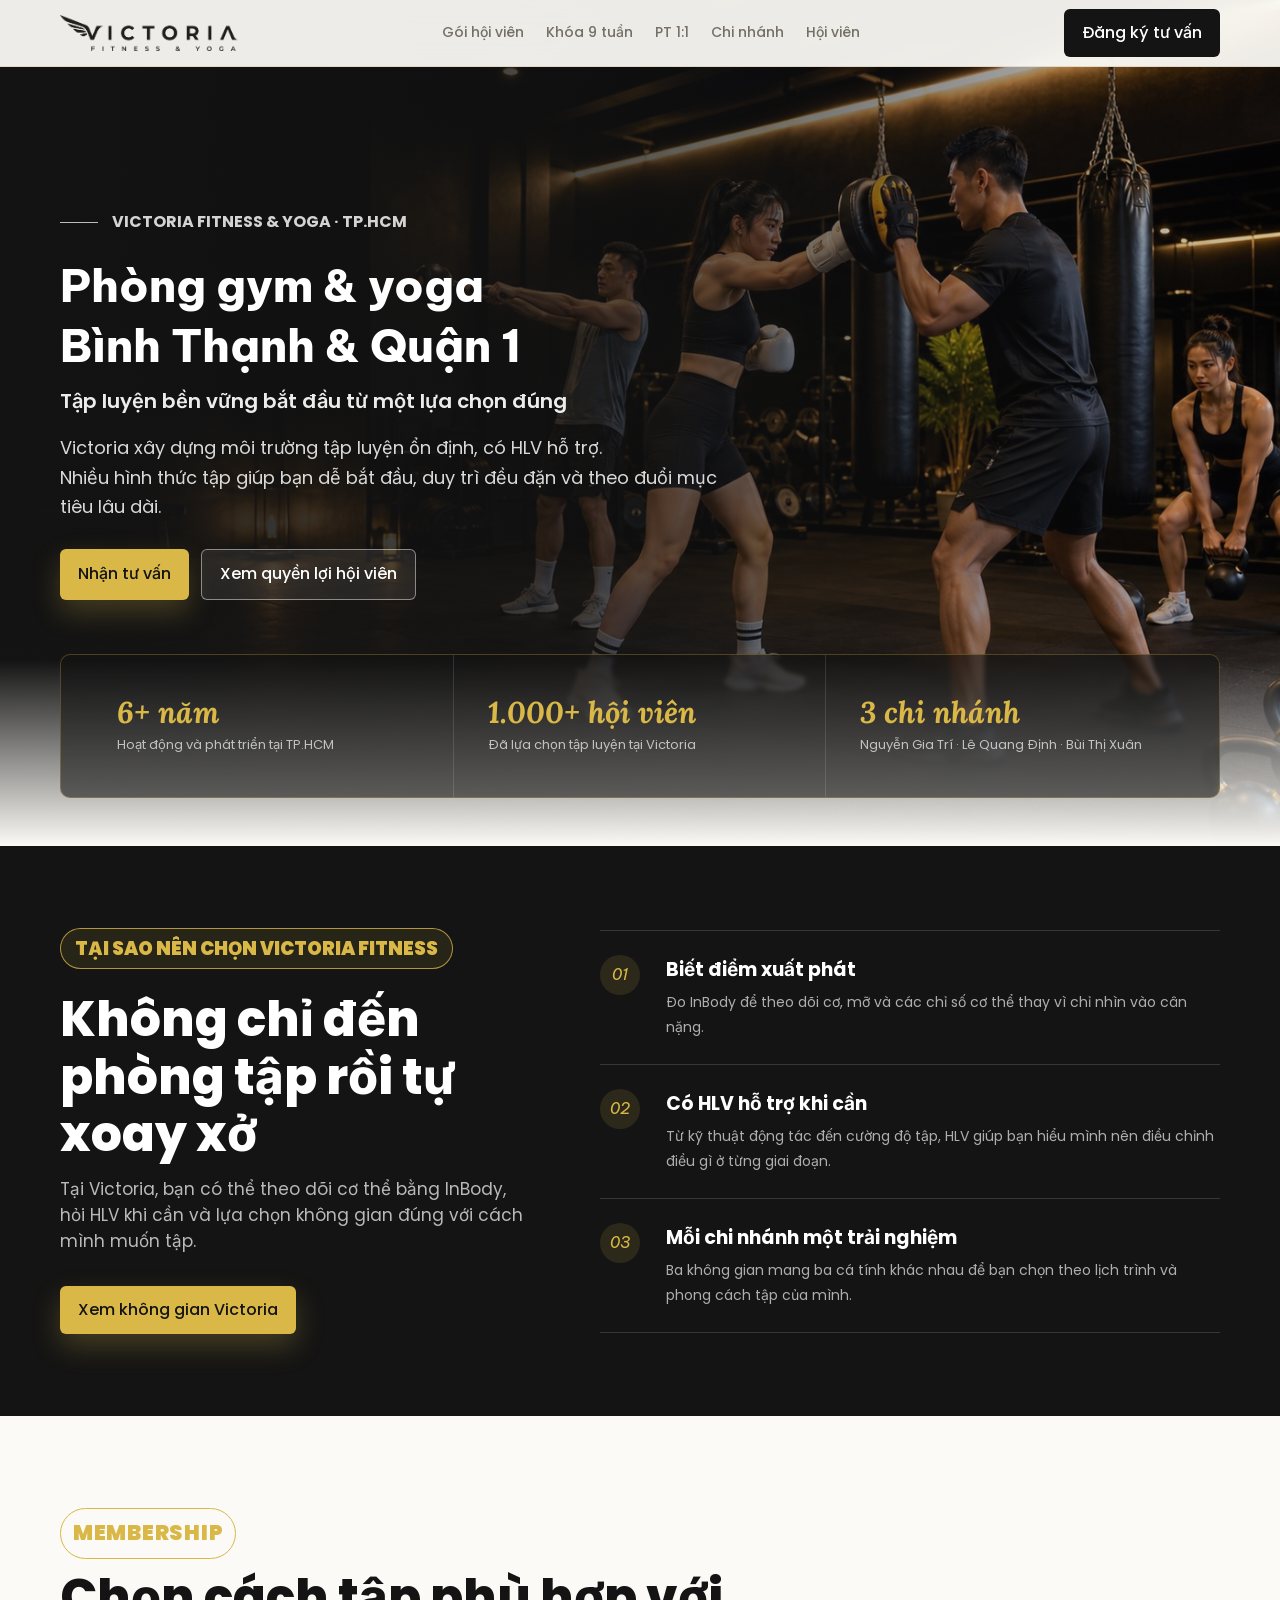
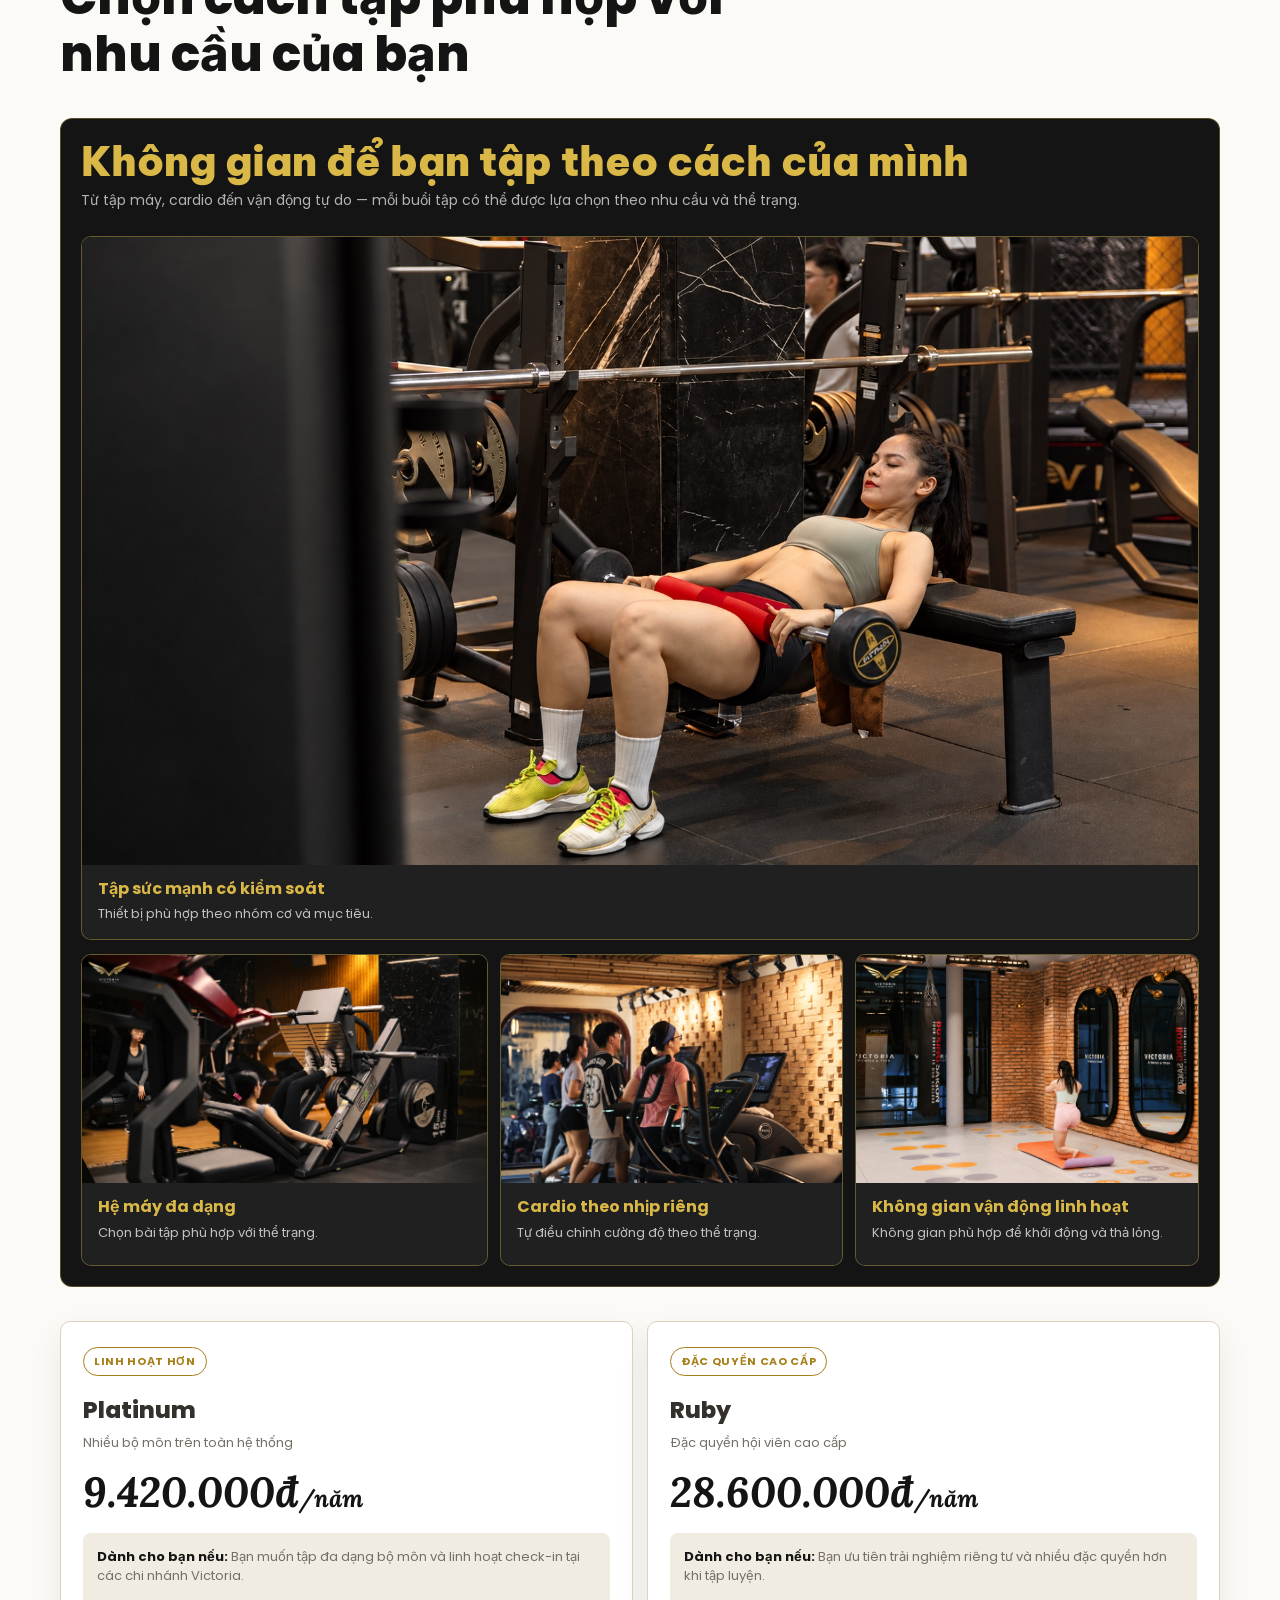
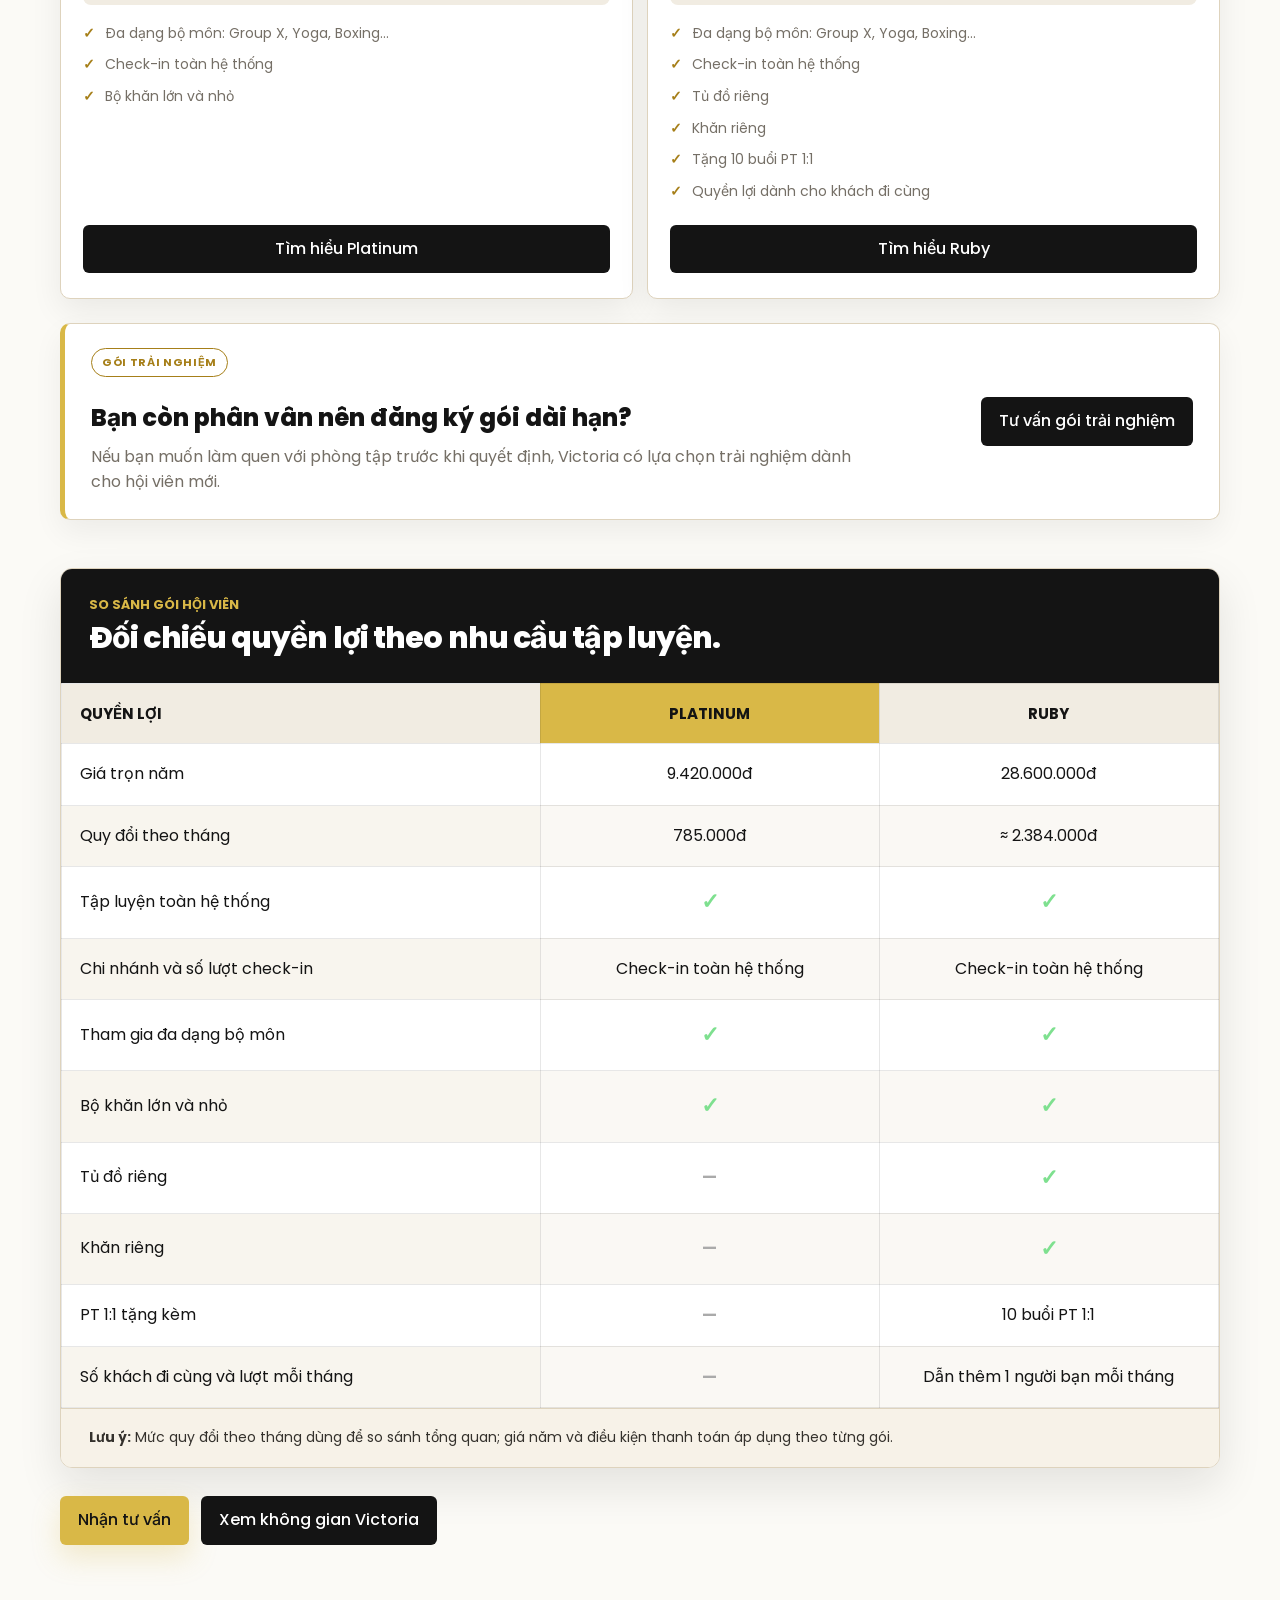
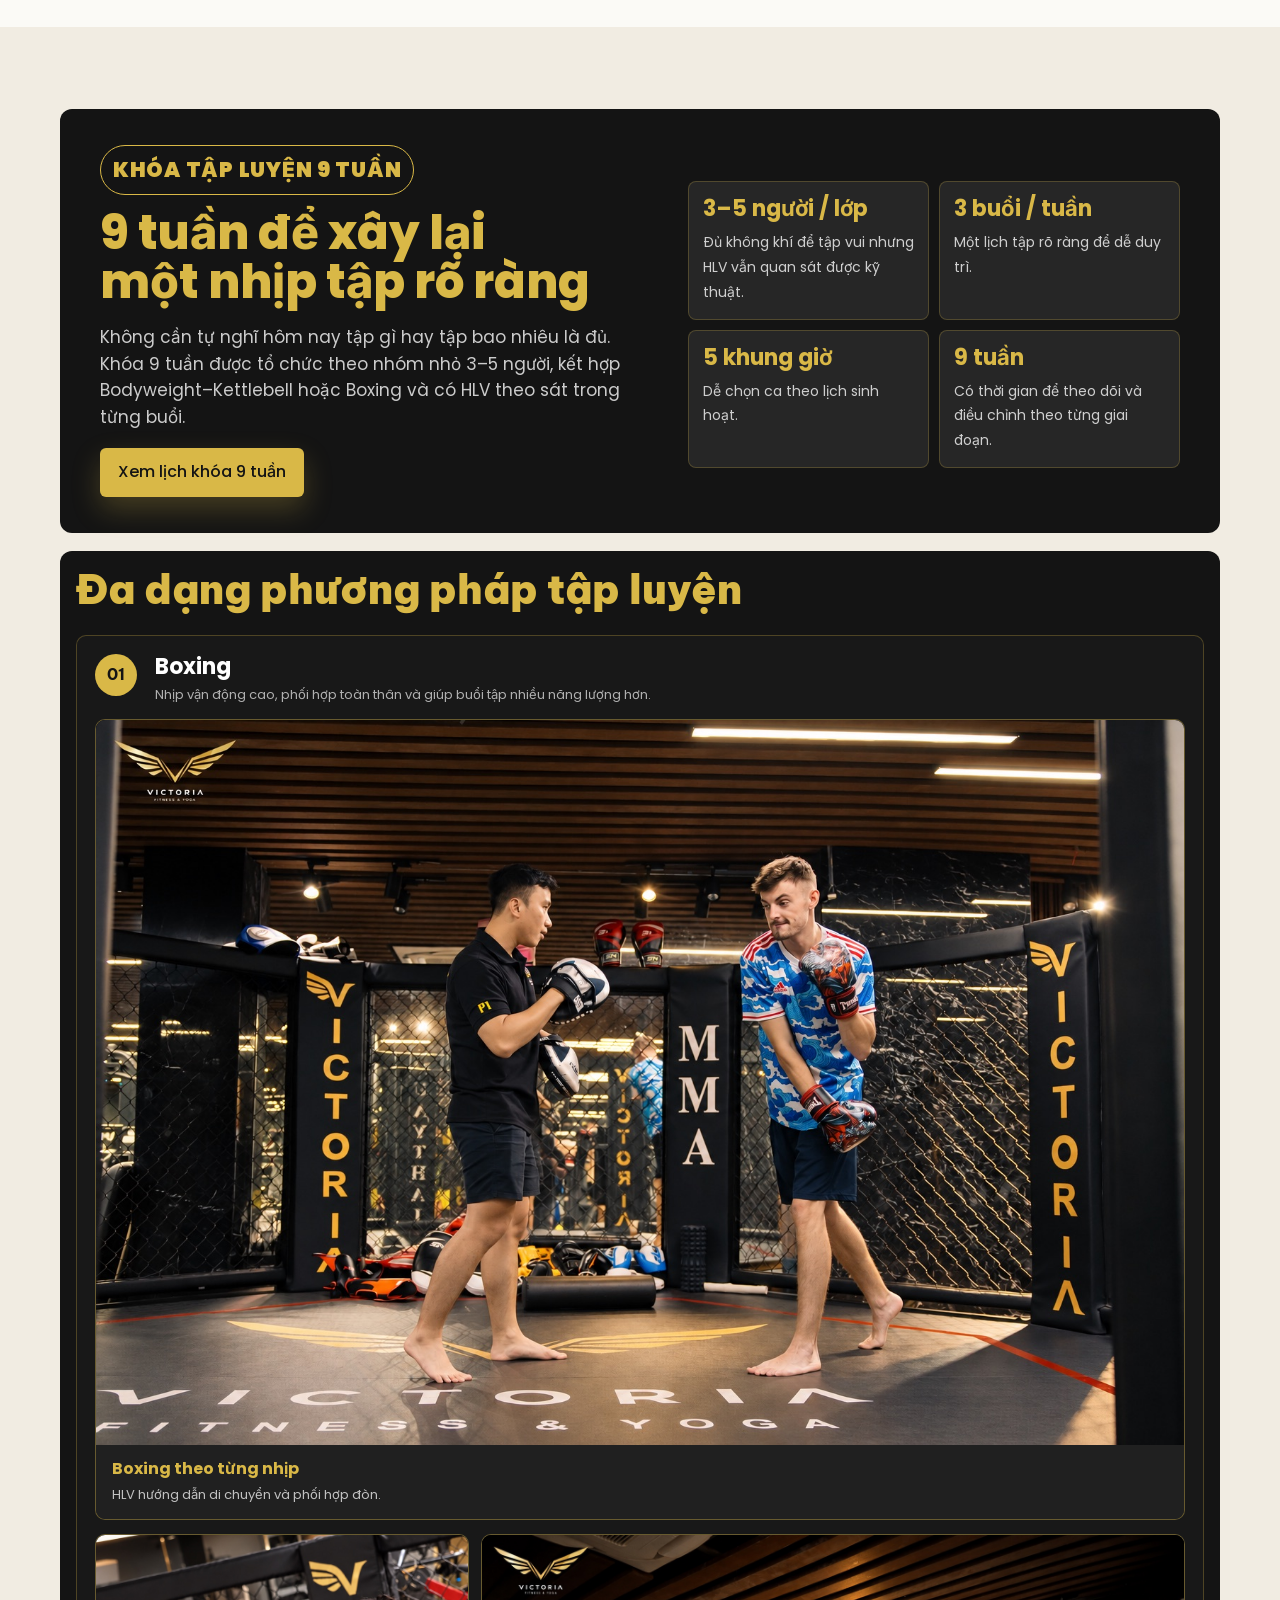
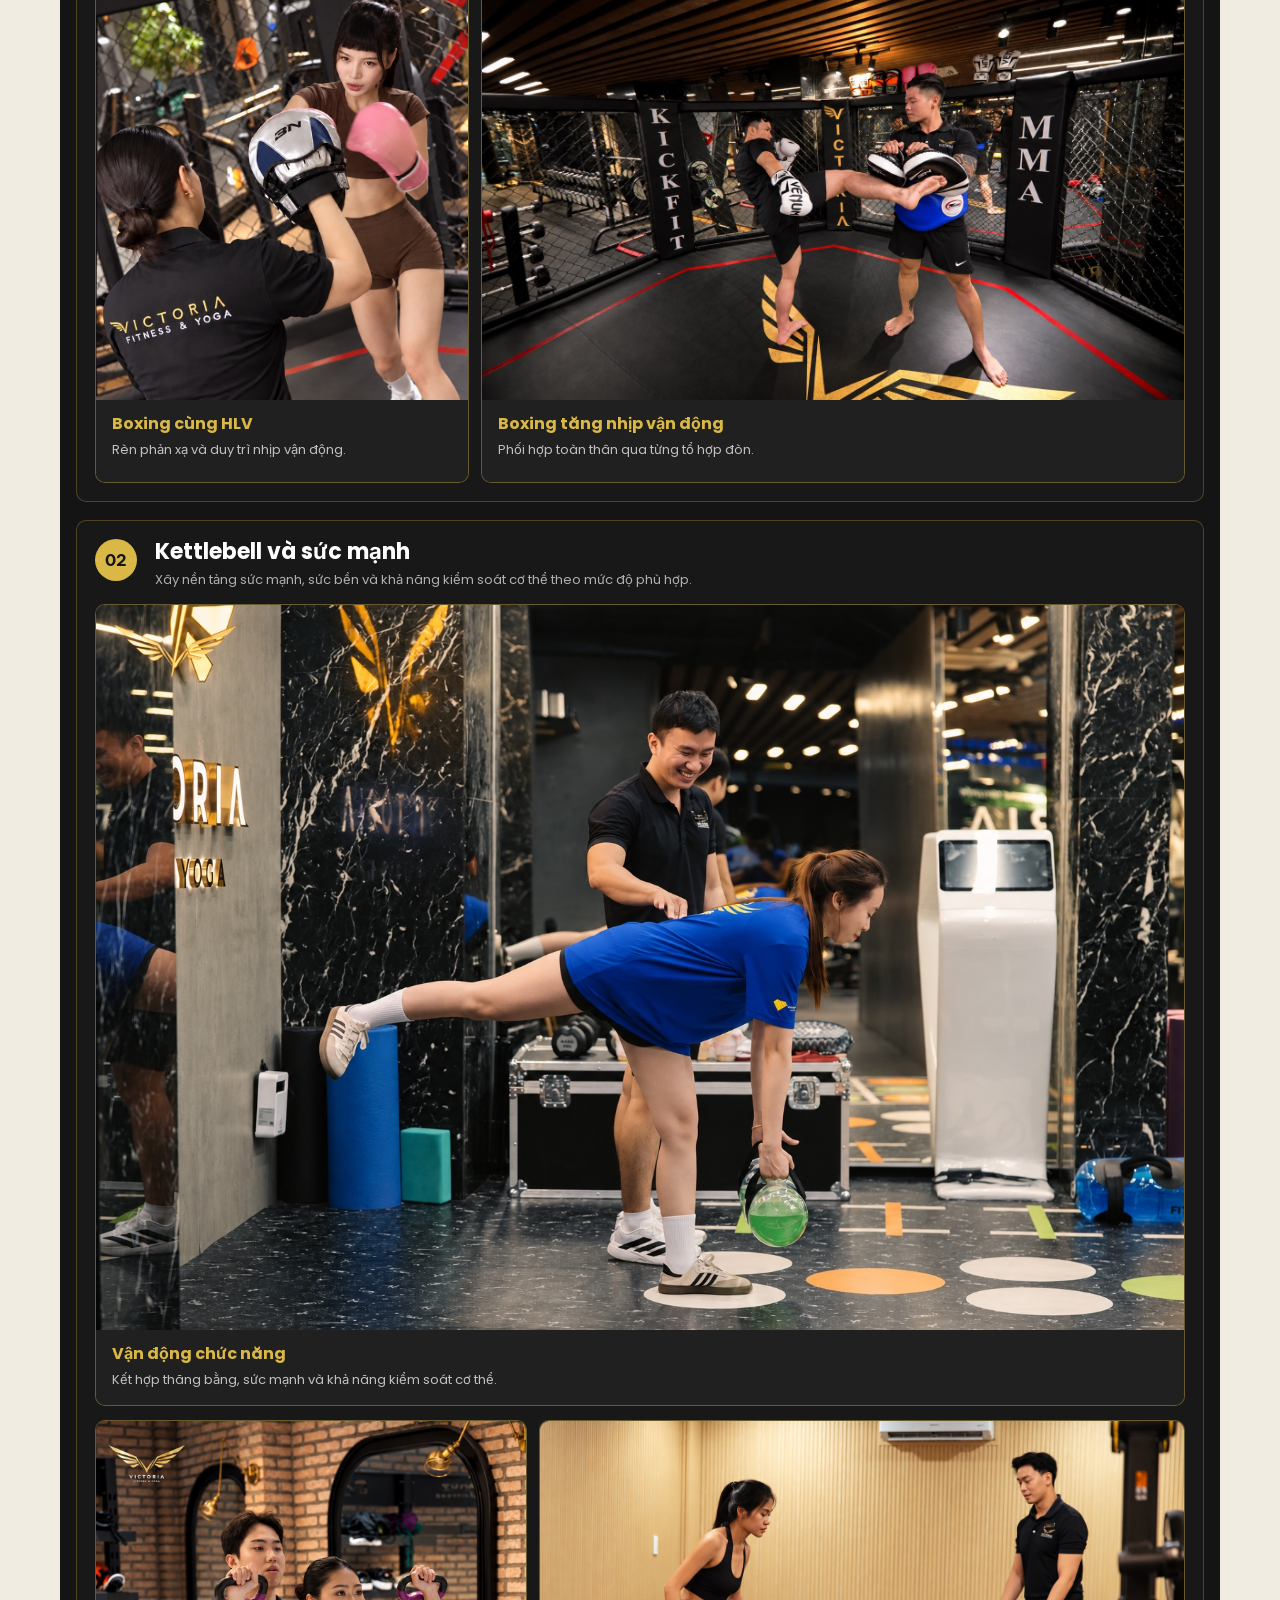
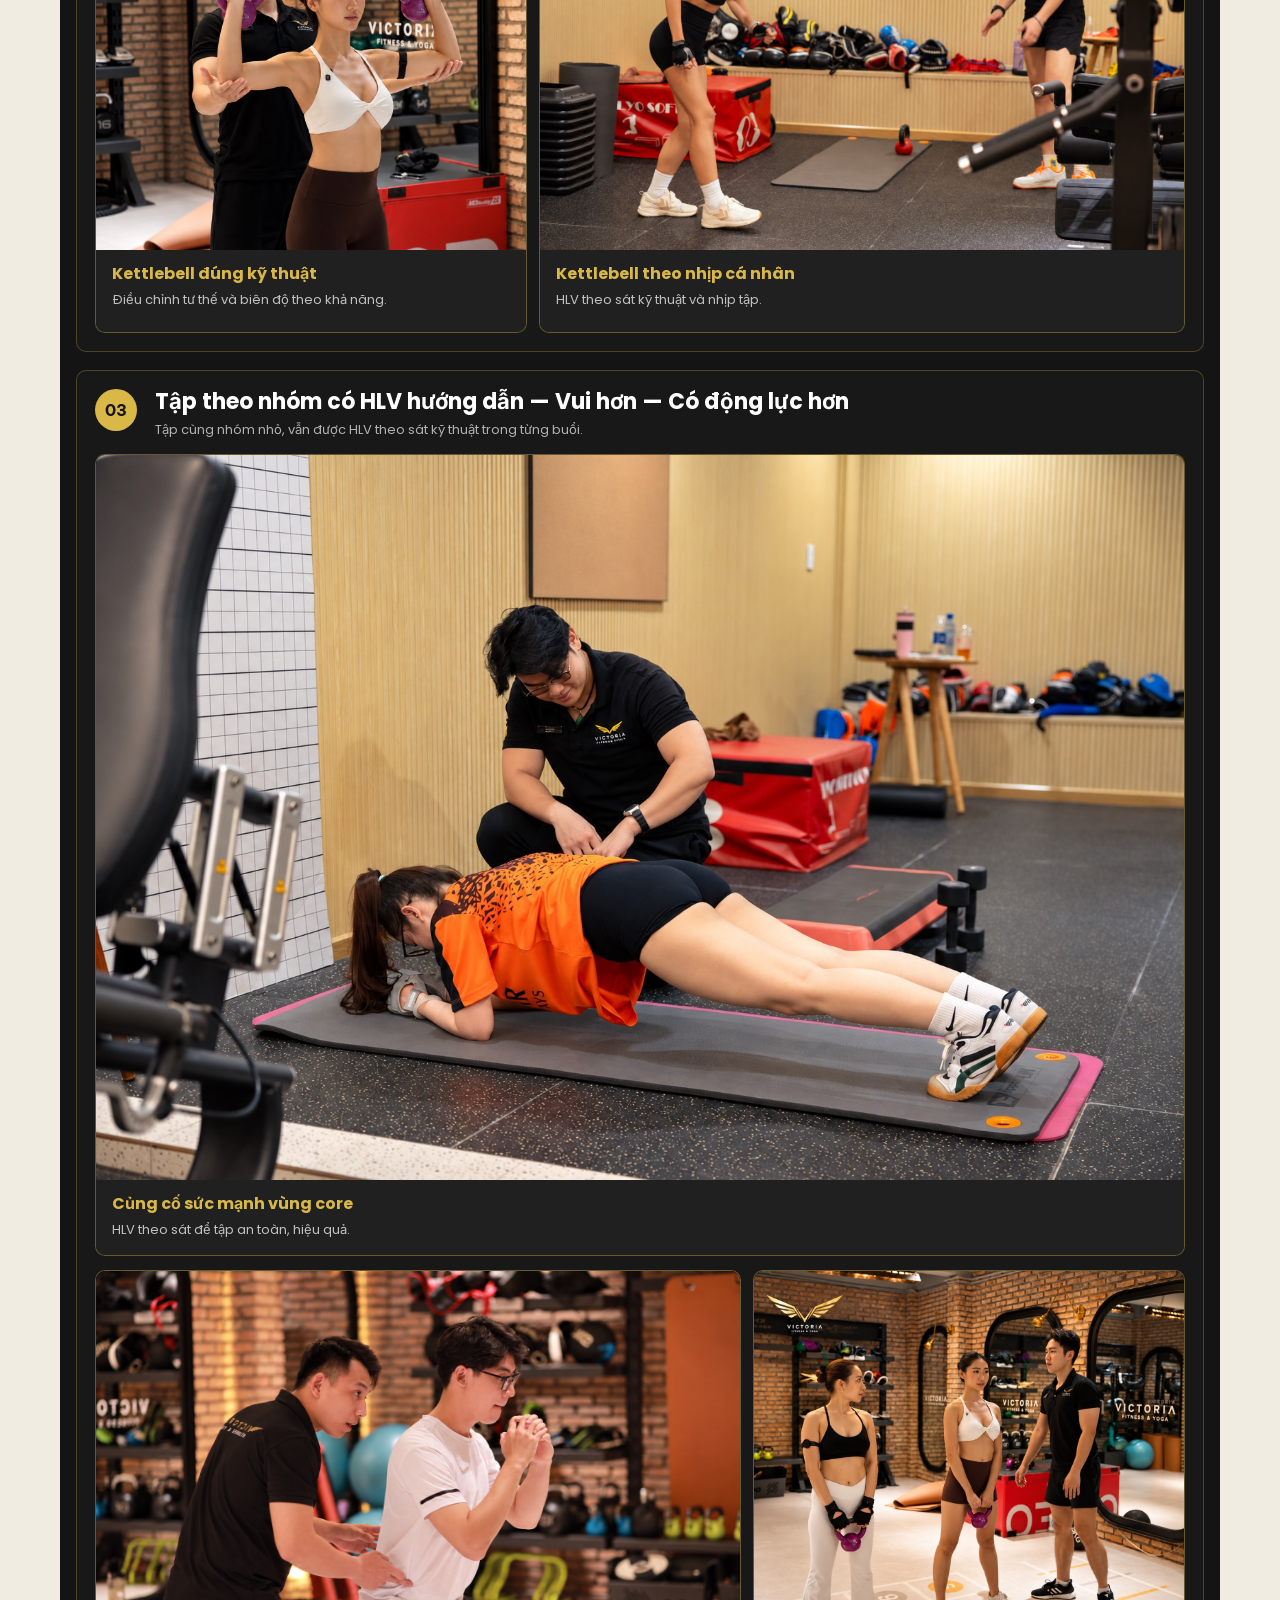
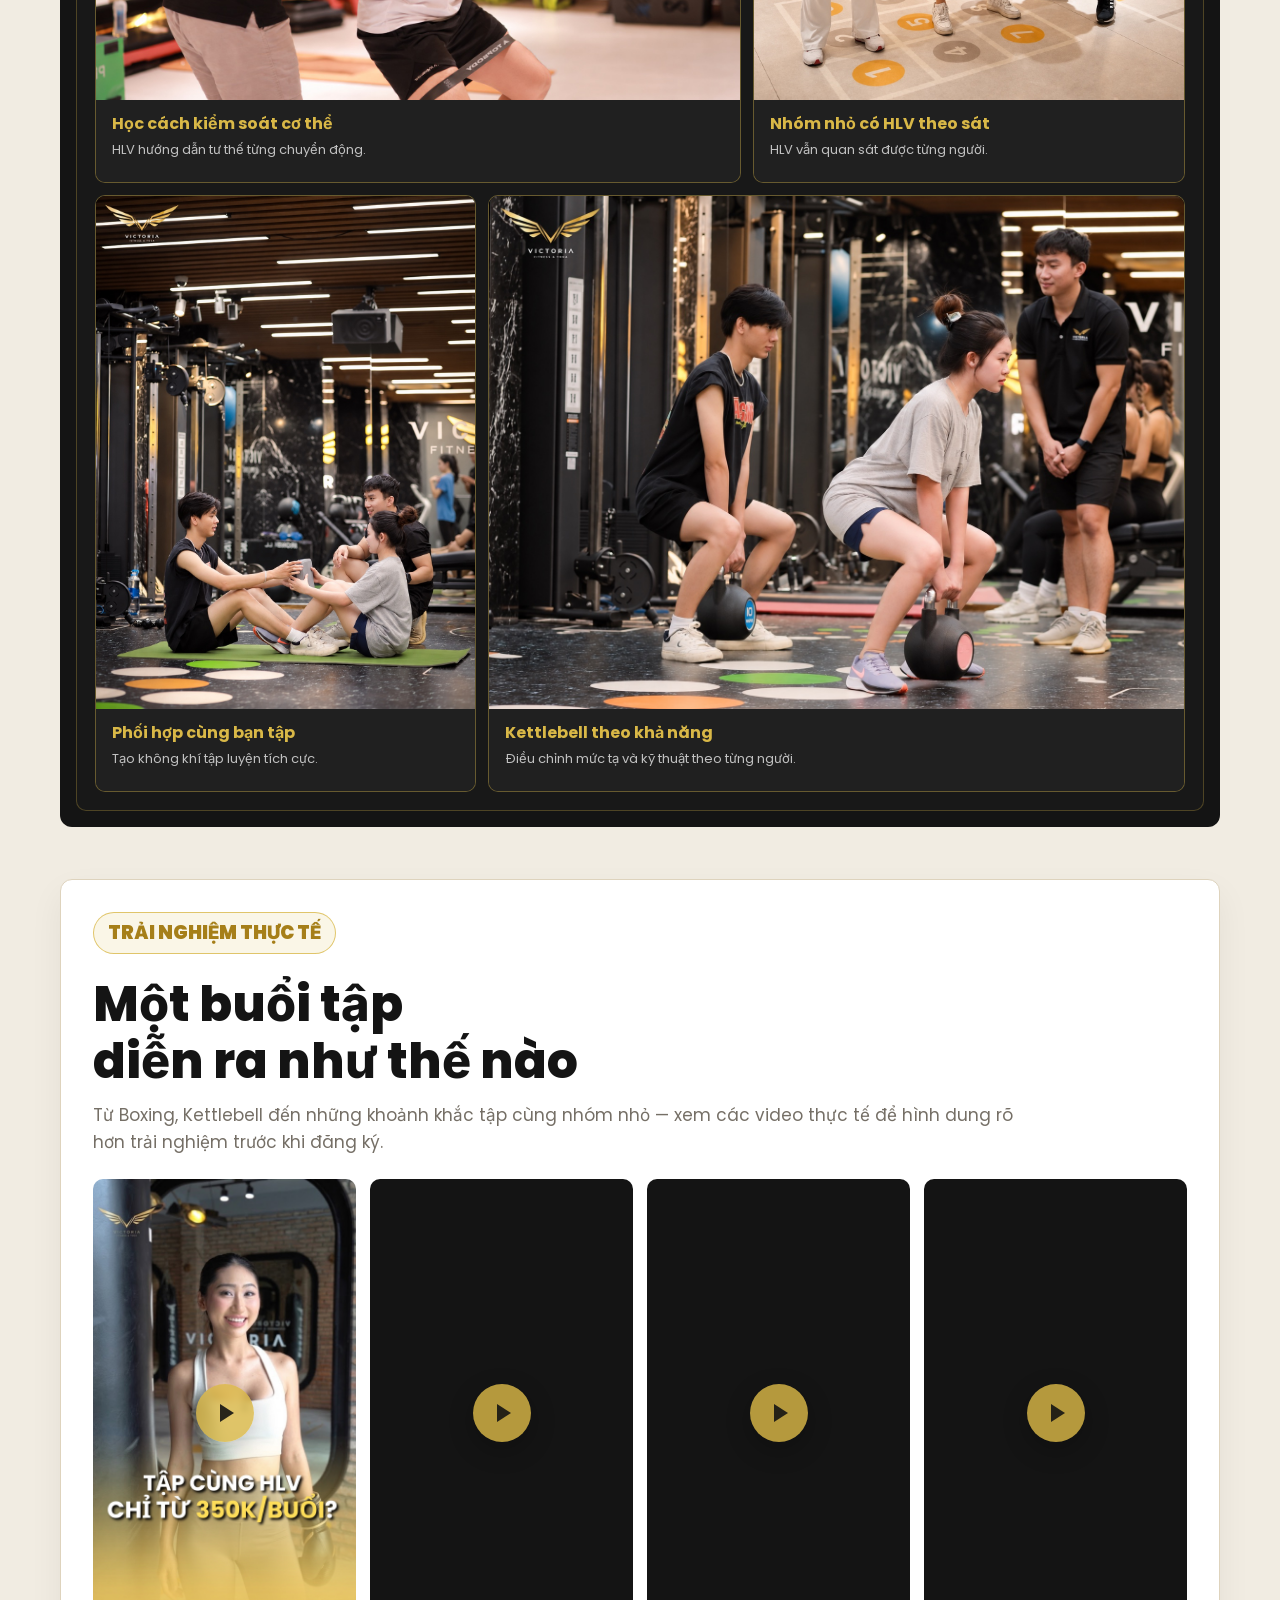
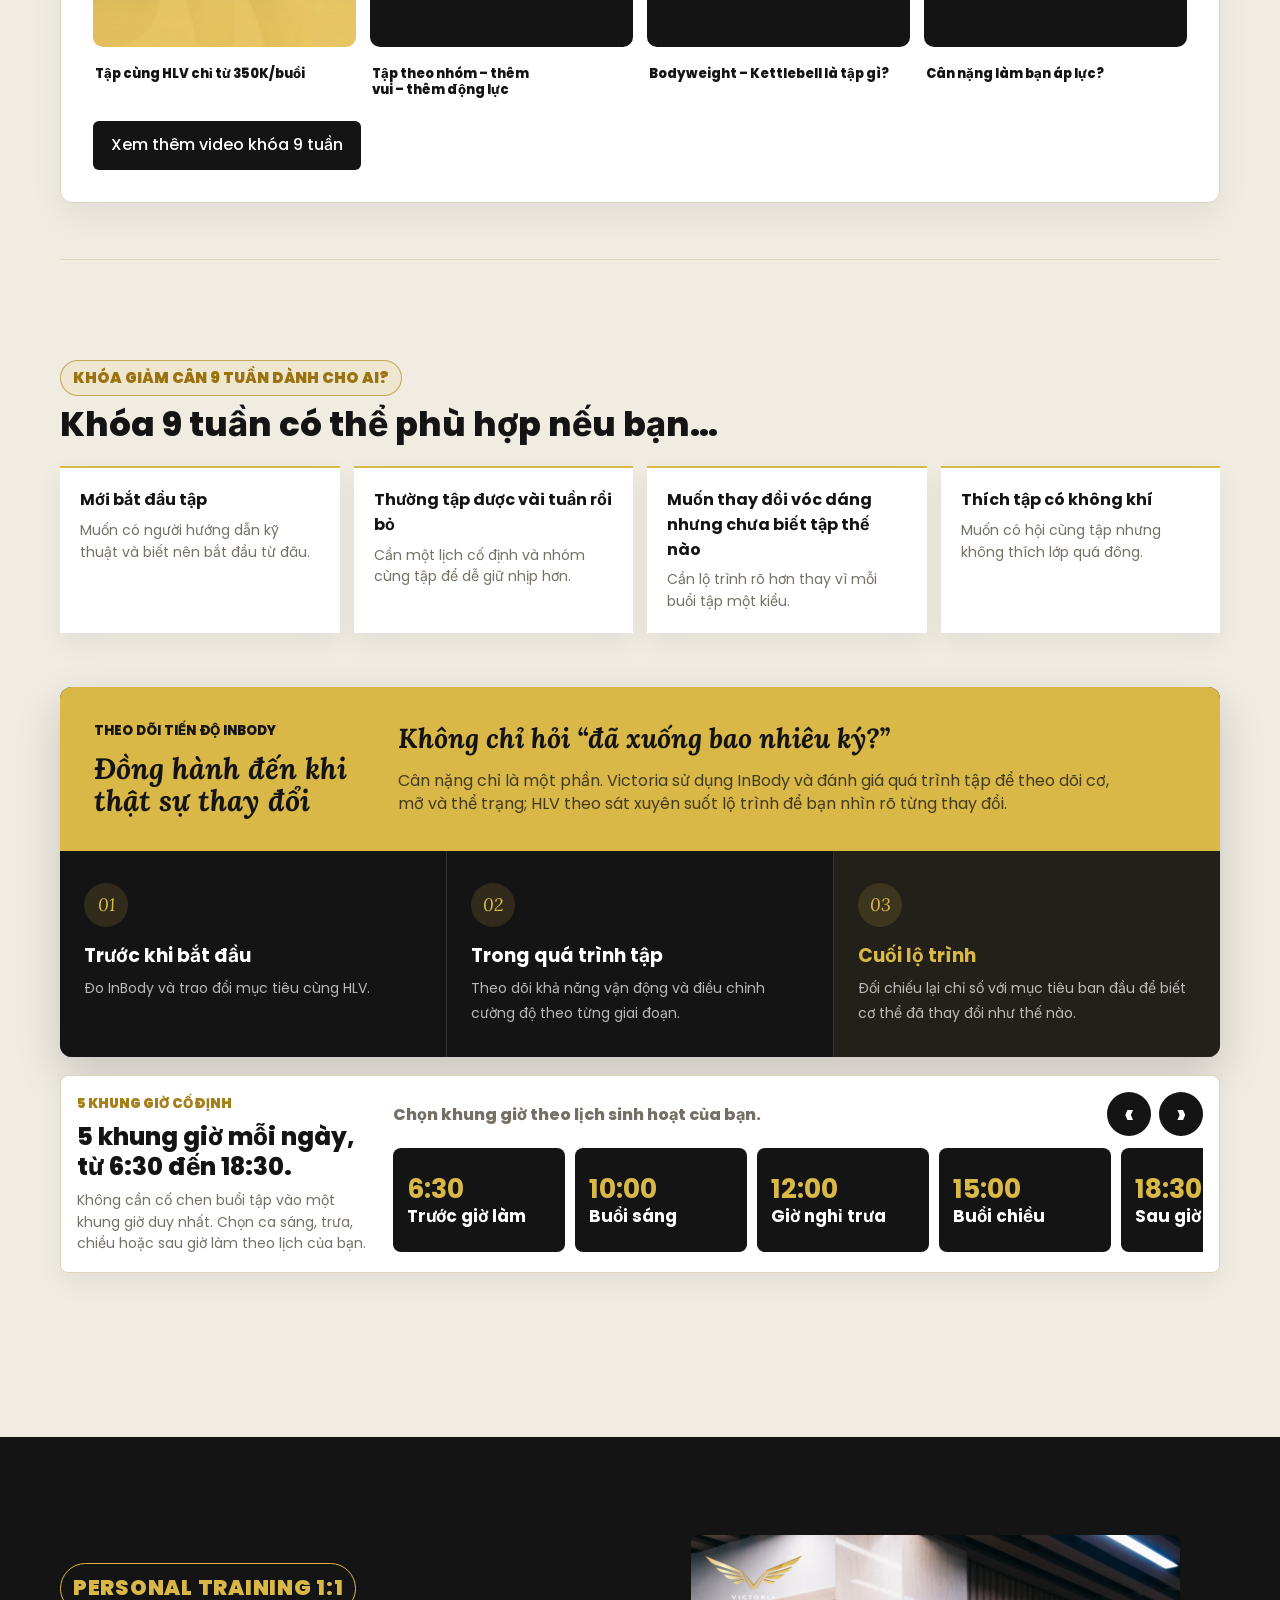
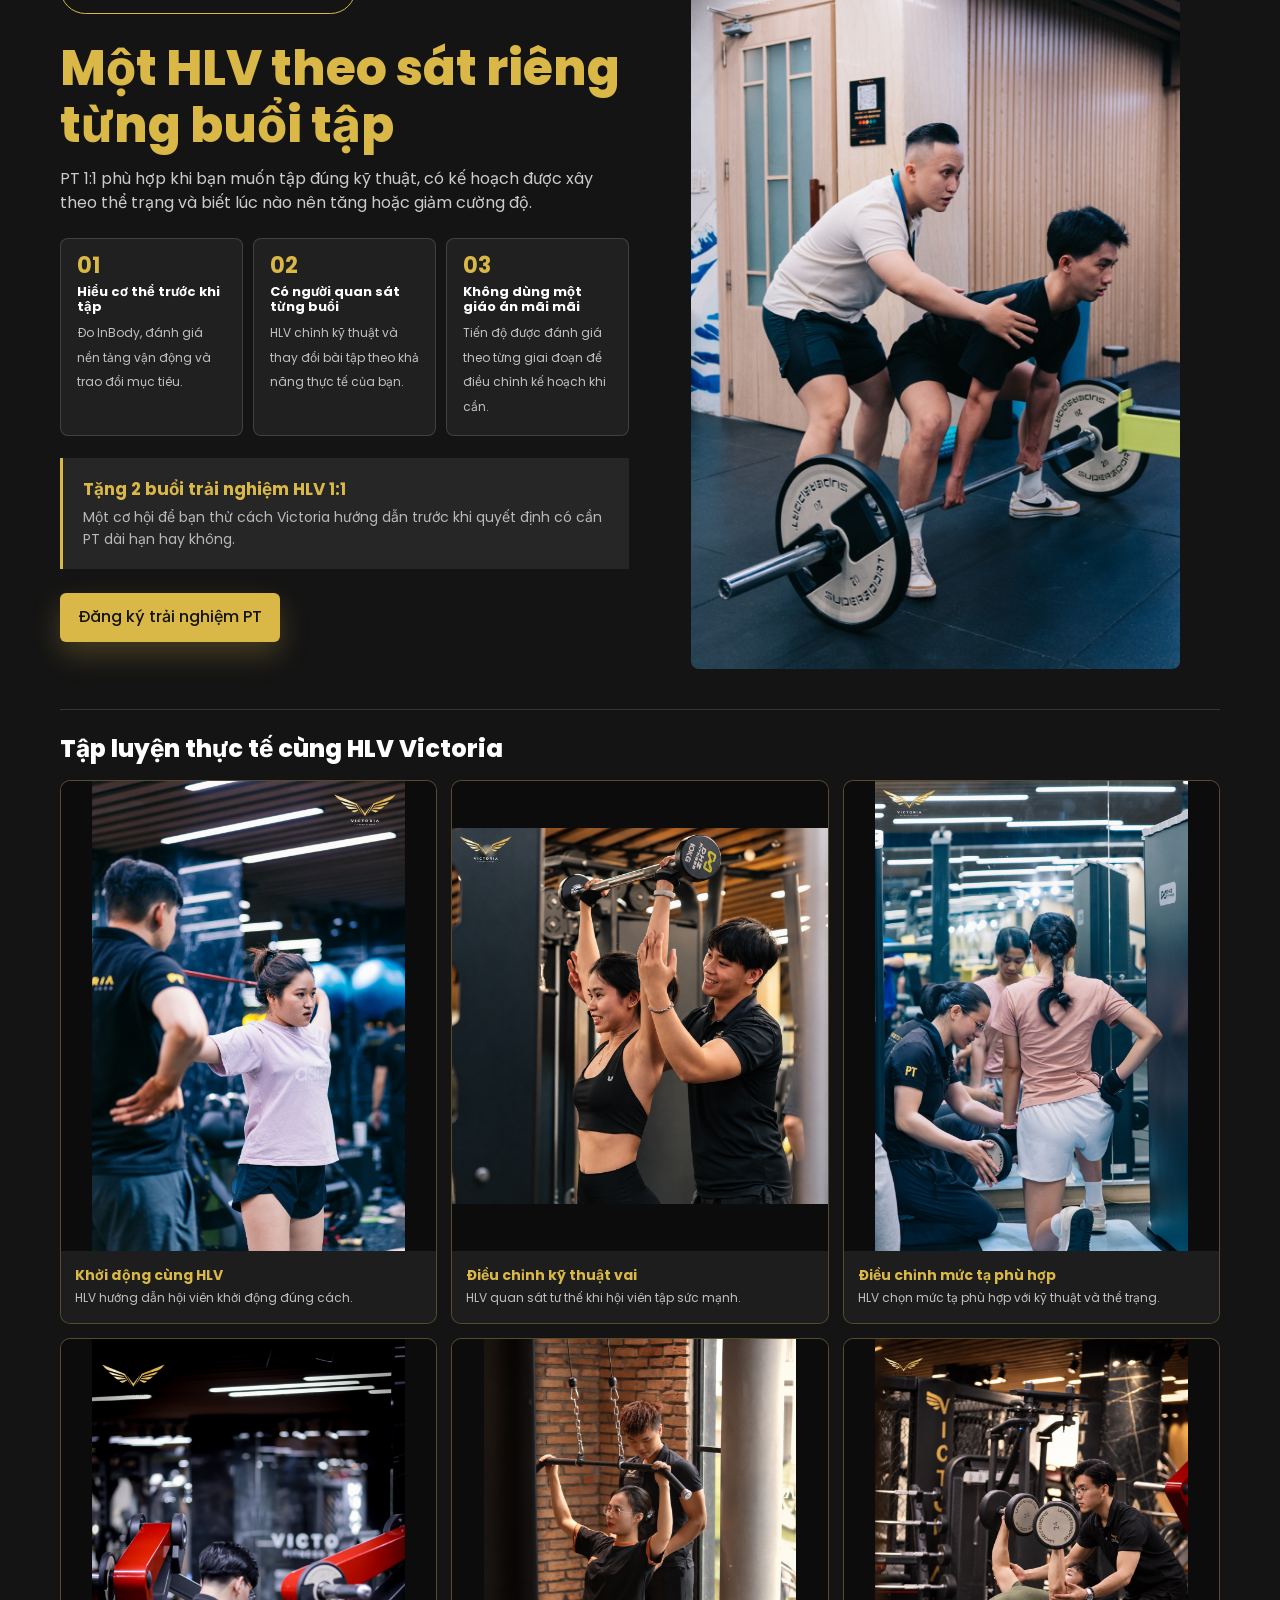
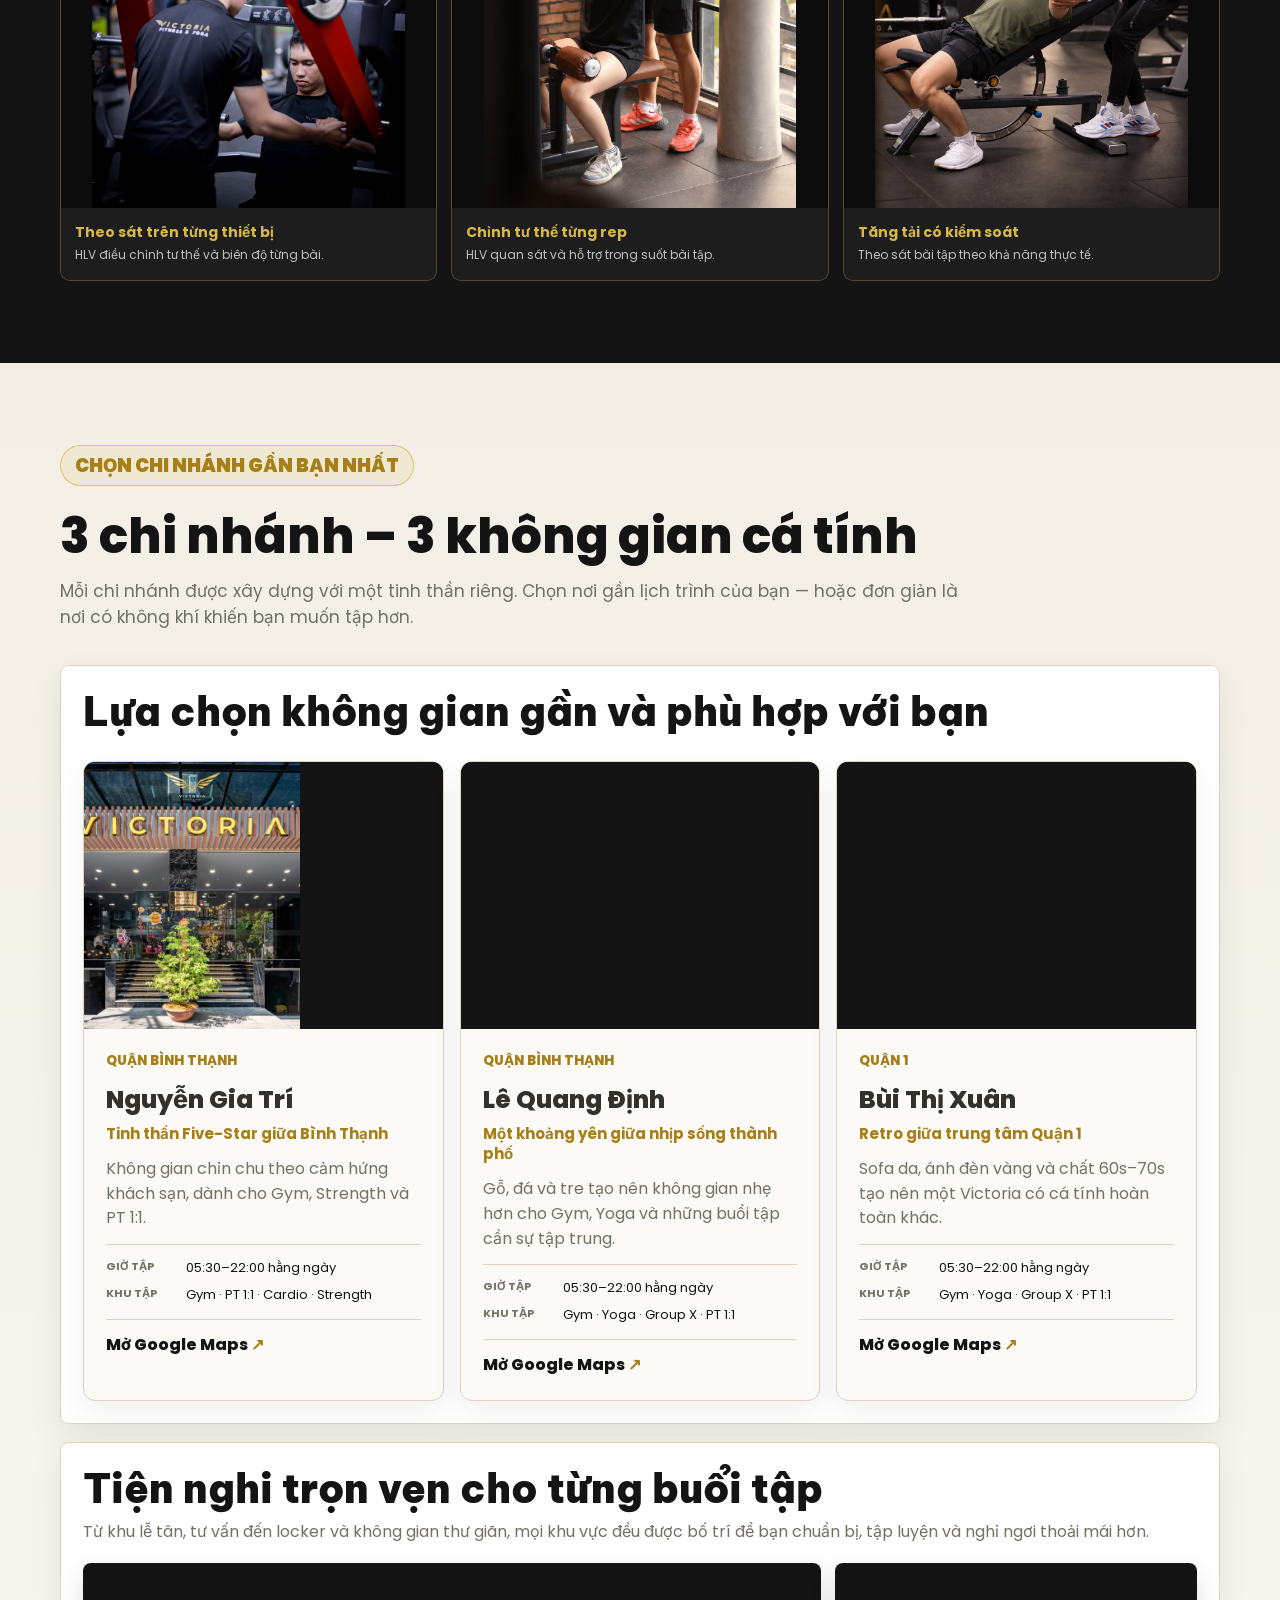
==== commit ce2f8c5b: "Merge pull request #2 from victoriafitnessyoga/cursor/victoria-seo-hygiene-98cb 1. SEO and site hygi" ====
--- a/index.html
+++ b/index.html
@@ -67,118 +67,21 @@
     }(window, document, "ttq");
   </script>
   <!-- TikTok Pixel Code End -->
-  <link rel="preload" as="image" type="image/avif" href="assets/responsive/victoria-boxing-kettlebell-hero-1200.avif" imagesrcset="assets/responsive/victoria-boxing-kettlebell-hero-480.avif 480w, assets/responsive/victoria-boxing-kettlebell-hero-768.avif 768w, assets/responsive/victoria-boxing-kettlebell-hero-1200.avif 1200w" imagesizes="100vw" fetchpriority="high">
-  <link rel="preload" as="font" type="font/woff2" href="assets/fonts/inter-400.woff2" crossorigin>
+  <link rel="preload" as="image" href="assets/victoria-boxing-kettlebell-hero.jpg" fetchpriority="high">
+  <link rel="preconnect" href="https://fonts.googleapis.com">
+  <link rel="preconnect" href="https://fonts.gstatic.com" crossorigin>
+  <link href="https://fonts.googleapis.com/css2?family=Be+Vietnam+Pro:wght@400;500;600;700;800;900&family=Lora:ital,wght@1,700&family=Poppins:wght@400;500;700;800&display=swap" rel="stylesheet">
   <style>
-/* Inter, Be Vietnam Pro and Lora. Each file contains Latin, Latin Extended and Vietnamese (except Lora, whose source has no U+20AB). SIL Open Font License. */
-@font-face {
-  font-family: "Inter";
-  font-style: normal;
-  font-weight: 400;
-  font-display: swap;
-  src: url("assets/fonts/inter-400.woff2") format("woff2");
-  unicode-range: U+0000-00FF, U+0100-024F, U+0300-0301, U+0303-0304, U+0308-0309, U+0323, U+0329, U+1EA0-1EF9, U+2013-2014, U+2018-201D, U+2022, U+2026, U+20AB, U+20AC, U+2122, U+2212;
-}
-@font-face {
-  font-family: "Be Vietnam Pro";
-  font-style: normal;
-  font-weight: 400;
-  font-display: swap;
-  src: url("assets/fonts/be-vietnam-pro-400.woff2") format("woff2");
-  unicode-range: U+0000-00FF, U+0100-024F, U+0300-0301, U+0303-0304, U+0308-0309, U+0323, U+0329, U+1EA0-1EF9, U+2013-2014, U+2018-201D, U+2022, U+2026, U+20AB, U+20AC, U+2122, U+2212;
-}
-@font-face {
-  font-family: "Inter";
-  font-style: normal;
-  font-weight: 500;
-  font-display: swap;
-  src: url("assets/fonts/inter-500.woff2") format("woff2");
-  unicode-range: U+0000-00FF, U+0100-024F, U+0300-0301, U+0303-0304, U+0308-0309, U+0323, U+0329, U+1EA0-1EF9, U+2013-2014, U+2018-201D, U+2022, U+2026, U+20AB, U+20AC, U+2122, U+2212;
-}
-@font-face {
-  font-family: "Be Vietnam Pro";
-  font-style: normal;
-  font-weight: 500;
-  font-display: swap;
-  src: url("assets/fonts/be-vietnam-pro-500.woff2") format("woff2");
-  unicode-range: U+0000-00FF, U+0100-024F, U+0300-0301, U+0303-0304, U+0308-0309, U+0323, U+0329, U+1EA0-1EF9, U+2013-2014, U+2018-201D, U+2022, U+2026, U+20AB, U+20AC, U+2122, U+2212;
-}
-@font-face {
-  font-family: "Inter";
-  font-style: normal;
-  font-weight: 600;
-  font-display: swap;
-  src: url("assets/fonts/inter-600.woff2") format("woff2");
-  unicode-range: U+0000-00FF, U+0100-024F, U+0300-0301, U+0303-0304, U+0308-0309, U+0323, U+0329, U+1EA0-1EF9, U+2013-2014, U+2018-201D, U+2022, U+2026, U+20AB, U+20AC, U+2122, U+2212;
-}
-@font-face {
-  font-family: "Be Vietnam Pro";
-  font-style: normal;
-  font-weight: 600;
-  font-display: swap;
-  src: url("assets/fonts/be-vietnam-pro-600.woff2") format("woff2");
-  unicode-range: U+0000-00FF, U+0100-024F, U+0300-0301, U+0303-0304, U+0308-0309, U+0323, U+0329, U+1EA0-1EF9, U+2013-2014, U+2018-201D, U+2022, U+2026, U+20AB, U+20AC, U+2122, U+2212;
-}
-@font-face {
-  font-family: "Inter";
-  font-style: normal;
-  font-weight: 700;
-  font-display: swap;
-  src: url("assets/fonts/inter-700.woff2") format("woff2");
-  unicode-range: U+0000-00FF, U+0100-024F, U+0300-0301, U+0303-0304, U+0308-0309, U+0323, U+0329, U+1EA0-1EF9, U+2013-2014, U+2018-201D, U+2022, U+2026, U+20AB, U+20AC, U+2122, U+2212;
-}
-@font-face {
-  font-family: "Be Vietnam Pro";
-  font-style: normal;
-  font-weight: 700;
-  font-display: swap;
-  src: url("assets/fonts/be-vietnam-pro-700.woff2") format("woff2");
-  unicode-range: U+0000-00FF, U+0100-024F, U+0300-0301, U+0303-0304, U+0308-0309, U+0323, U+0329, U+1EA0-1EF9, U+2013-2014, U+2018-201D, U+2022, U+2026, U+20AB, U+20AC, U+2122, U+2212;
-}
-@font-face {
-  font-family: "Inter";
-  font-style: normal;
-  font-weight: 800;
-  font-display: swap;
-  src: url("assets/fonts/inter-800.woff2") format("woff2");
-  unicode-range: U+0000-00FF, U+0100-024F, U+0300-0301, U+0303-0304, U+0308-0309, U+0323, U+0329, U+1EA0-1EF9, U+2013-2014, U+2018-201D, U+2022, U+2026, U+20AB, U+20AC, U+2122, U+2212;
-}
-@font-face {
-  font-family: "Be Vietnam Pro";
-  font-style: normal;
-  font-weight: 800;
-  font-display: swap;
-  src: url("assets/fonts/be-vietnam-pro-800.woff2") format("woff2");
-  unicode-range: U+0000-00FF, U+0100-024F, U+0300-0301, U+0303-0304, U+0308-0309, U+0323, U+0329, U+1EA0-1EF9, U+2013-2014, U+2018-201D, U+2022, U+2026, U+20AB, U+20AC, U+2122, U+2212;
-}
-@font-face {
-  font-family: "Inter";
-  font-style: normal;
-  font-weight: 900;
-  font-display: swap;
-  src: url("assets/fonts/inter-900.woff2") format("woff2");
-  unicode-range: U+0000-00FF, U+0100-024F, U+0300-0301, U+0303-0304, U+0308-0309, U+0323, U+0329, U+1EA0-1EF9, U+2013-2014, U+2018-201D, U+2022, U+2026, U+20AB, U+20AC, U+2122, U+2212;
-}
-@font-face {
-  font-family: "Be Vietnam Pro";
-  font-style: normal;
-  font-weight: 900;
-  font-display: swap;
-  src: url("assets/fonts/be-vietnam-pro-900.woff2") format("woff2");
-  unicode-range: U+0000-00FF, U+0100-024F, U+0300-0301, U+0303-0304, U+0308-0309, U+0323, U+0329, U+1EA0-1EF9, U+2013-2014, U+2018-201D, U+2022, U+2026, U+20AB, U+20AC, U+2122, U+2212;
-}
-@font-face {
-  font-family: "Lora";
-  font-style: italic;
-  font-weight: 700;
-  font-display: swap;
-  src: url("assets/fonts/lora-italic-700.woff2") format("woff2");
-  unicode-range: U+0000-00FF, U+0100-024F, U+0300-0301, U+0303-0304, U+0308-0309, U+0323, U+0329, U+1EA0-1EF9, U+2013-2014, U+2018-201D, U+2022, U+2026, U+20AC, U+2122, U+2212;
-}
+    @font-face {
+      font-family: "InterVN";
+      src: url("assets/inter-vietnamese.woff2") format("woff2");
+      font-display: swap;
+    }
+
     :root {
-      --heading-font: "Be Vietnam Pro", "Inter", "Segoe UI", Arial, sans-serif;
+      --heading-font: "Be Vietnam Pro", "InterVN", "Poppins", "Segoe UI", Arial, sans-serif;
       --accent-font: "Lora", Georgia, serif;
-      --body-font: "Inter", "Be Vietnam Pro", "Segoe UI", Arial, sans-serif;
+      --body-font: "Poppins", "InterVN", "Segoe UI", Arial, sans-serif;
       --ink: #141414;
       --charcoal: #202020;
       --paper: #fbfaf6;
@@ -197,7 +100,6 @@
     }
 
     * { box-sizing: border-box; }
-    picture { display: contents; }
 
     html { scroll-behavior: smooth; }
 
@@ -210,7 +112,6 @@
     body {
       margin: 0;
       font-family: var(--body-font);
-      font-synthesis: none;
       color: var(--text);
       background: var(--paper);
       line-height: 1.55;
@@ -340,29 +241,14 @@
       inset: 0;
     }
 
-    .hero-media {
-      position: absolute;
-      inset: 0;
-      z-index: 0;
-      margin: 0;
-      pointer-events: none;
-    }
-
-    .hero-media img {
-      width: 100%;
-      height: 100%;
-      object-fit: cover;
-      object-position: center center;
-    }
-
     .hero::before {
-      z-index: 1;
-      background: linear-gradient(90deg, rgba(20, 20, 20, .96) 0%, rgba(20, 20, 20, .76) 45%, rgba(20, 20, 20, .18) 100%);
+      background:
+        linear-gradient(90deg, rgba(20, 20, 20, .96) 0%, rgba(20, 20, 20, .76) 45%, rgba(20, 20, 20, .18) 100%),
+        url("assets/victoria-boxing-kettlebell-hero.jpg") center / cover no-repeat;
       transform: scale(1.02);
     }
 
     .hero::after {
-      z-index: 1;
       top: auto;
       height: 22%;
       background: linear-gradient(180deg, rgba(20, 20, 20, 0), var(--paper));
@@ -961,7 +847,9 @@
       min-height: 330px;
       display: grid;
       place-items: center;
-      background: linear-gradient(135deg, rgba(20, 20, 20, .94), rgba(20, 20, 20, .76));
+      background:
+        linear-gradient(135deg, rgba(20, 20, 20, .94), rgba(20, 20, 20, .76)),
+        url("assets/victoria-boxing-kettlebell-hero.jpg") center / cover;
       color: var(--white);
       text-align: center;
       padding: 24px;
@@ -2101,14 +1989,14 @@
     h2, h3, .lead-card h2, .system-panel h3 {
       font-family: var(--body-font);
       font-style: normal;
-      font-weight: 600;
+      font-weight: 800;
       letter-spacing: 0;
     }
 
     h1 {
       font-family: var(--body-font);
       font-style: normal;
-      font-weight: 600;
+      font-weight: 800;
       letter-spacing: 0;
     }
     .eyebrow { font-family: var(--body-font); font-style: normal; }
@@ -2504,7 +2392,7 @@
       color:var(--gold);
       font-family:var(--heading-font);
       font-size:clamp(34px, 3.2vw, 52px);
-      font-weight:600;
+      font-weight:950;
       line-height:1.08;
       letter-spacing:0;
     }
@@ -2969,9 +2857,10 @@
       .editorial-card figcaption span,
       .pt-photo-card-copy small { text-wrap:wrap; }
       .hero { padding:84px 0 30px; }
-      .hero-media img { object-position: 64% center; }
       .hero::before {
-        background: linear-gradient(180deg, rgba(20,20,20,.24) 0%, rgba(20,20,20,.42) 46%, rgba(20,20,20,.72) 100%);
+        background:
+          linear-gradient(180deg, rgba(20,20,20,.24) 0%, rgba(20,20,20,.42) 46%, rgba(20,20,20,.72) 100%),
+          url("assets/victoria-boxing-kettlebell-hero.jpg") 64% center / cover no-repeat;
         transform:none;
       }
       .hero::after { height:15%; }
@@ -3285,7 +3174,7 @@
   <header class="topbar">
     <nav class="shell nav" aria-label="Điều hướng chính">
       <a href="#top" aria-label="Victoria Fitness">
-        <picture><source type="image/avif" srcset="assets/responsive/victoria-logo-dark-480.avif 480w" sizes="178px"><source type="image/webp" srcset="assets/responsive/victoria-logo-dark-480.webp 480w" sizes="178px"><img data-responsive="true" class="brand-logo" src="assets/victoria-logo-dark.png" width="3269" height="649" alt="Victoria Fitness" decoding="async"></picture>
+        <img data-responsive="true" class="brand-logo" src="assets/victoria-logo-dark.png" width="3269" height="649" alt="Victoria Fitness" decoding="async">
       </a>
       <div class="nav-links">
         <a href="#membership">Gói hội viên</a>
@@ -3301,9 +3190,6 @@
 
   <main id="top">
     <section class="hero" aria-labelledby="hero-title">
-      <div class="hero-media" aria-hidden="true">
-        <picture><source type="image/avif" srcset="assets/responsive/victoria-boxing-kettlebell-hero-480.avif 480w, assets/responsive/victoria-boxing-kettlebell-hero-768.avif 768w, assets/responsive/victoria-boxing-kettlebell-hero-1200.avif 1200w" sizes="100vw"><source type="image/webp" srcset="assets/responsive/victoria-boxing-kettlebell-hero-480.webp 480w, assets/responsive/victoria-boxing-kettlebell-hero-768.webp 768w, assets/responsive/victoria-boxing-kettlebell-hero-1200.webp 1200w" sizes="100vw"><img data-responsive="true" class="hero-photo" src="assets/victoria-boxing-kettlebell-hero.jpg" width="1672" height="941" alt="" fetchpriority="high" decoding="async"></picture>
-      </div>
       <div class="shell hero-grid">
         <div class="campaign-card">
           <div class="deal">Victoria Fitness &amp; Yoga · TP.HCM</div>
@@ -3341,11 +3227,11 @@
             <p>Từ tập máy, cardio đến vận động tự do — mỗi buổi tập có thể được lựa chọn theo nhu cầu và thể trạng.</p>
           </div>
           <div class="membership-editorial-gallery" aria-label="Hình ảnh trải nghiệm hội viên Victoria">
-            <figure class="editorial-card editorial-feature"><picture><source type="image/avif" srcset="assets/responsive/membership-strength-hip-thrust-480.avif 480w, assets/responsive/membership-strength-hip-thrust-768.avif 768w, assets/responsive/membership-strength-hip-thrust-1200.avif 1200w" sizes="(max-width: 780px) 100vw, 720px"><source type="image/webp" srcset="assets/responsive/membership-strength-hip-thrust-480.webp 480w, assets/responsive/membership-strength-hip-thrust-768.webp 768w, assets/responsive/membership-strength-hip-thrust-1200.webp 1200w" sizes="(max-width: 780px) 100vw, 720px"><img data-responsive="true" src="assets/membership-strength-hip-thrust.jpg" width="1672" height="941" alt="Hội viên tập Hip Thrust tại Victoria Fitness" loading="lazy" decoding="async"></picture><figcaption><b>Tập sức mạnh có kiểm soát</b><span>Thiết bị phù hợp theo nhóm cơ và mục tiêu.</span></figcaption></figure>
+            <figure class="editorial-card editorial-feature"><img data-responsive="true" src="assets/membership-strength-hip-thrust.jpg" width="1672" height="941" alt="Hội viên tập Hip Thrust tại Victoria Fitness" loading="lazy" decoding="async"><figcaption><b>Tập sức mạnh có kiểm soát</b><span>Thiết bị phù hợp theo nhóm cơ và mục tiêu.</span></figcaption></figure>
             <div class="editorial-support-grid">
-              <figure class="editorial-card" style="--ratio:1.777"><picture><source type="image/avif" srcset="assets/responsive/membership-strength-leg-press-480.avif 480w, assets/responsive/membership-strength-leg-press-768.avif 768w, assets/responsive/membership-strength-leg-press-1200.avif 1200w" sizes="(max-width: 780px) 100vw, 720px"><source type="image/webp" srcset="assets/responsive/membership-strength-leg-press-480.webp 480w, assets/responsive/membership-strength-leg-press-768.webp 768w, assets/responsive/membership-strength-leg-press-1200.webp 1200w" sizes="(max-width: 780px) 100vw, 720px"><img data-responsive="true" src="assets/membership-strength-leg-press.jpg" width="1672" height="941" alt="Hội viên tập Leg Press tại Victoria Fitness" loading="lazy" decoding="async"></picture><figcaption><b>Hệ máy đa dạng</b><span>Chọn bài tập phù hợp với thể trạng.</span></figcaption></figure>
-              <figure class="editorial-card" style="--ratio:1.5"><picture><source type="image/avif" srcset="assets/responsive/membership-cardio-480.avif 480w, assets/responsive/membership-cardio-768.avif 768w, assets/responsive/membership-cardio-1200.avif 1200w" sizes="(max-width: 780px) 100vw, 720px"><source type="image/webp" srcset="assets/responsive/membership-cardio-480.webp 480w, assets/responsive/membership-cardio-768.webp 768w, assets/responsive/membership-cardio-1200.webp 1200w" sizes="(max-width: 780px) 100vw, 720px"><img data-responsive="true" src="assets/membership-cardio.jpg" width="1536" height="1024" alt="Hội viên tập cardio tại Victoria Fitness" loading="lazy" decoding="async"></picture><figcaption><b>Cardio theo nhịp riêng</b><span>Tự điều chỉnh cường độ theo thể trạng.</span></figcaption></figure>
-              <figure class="editorial-card" style="--ratio:1.5"><picture><source type="image/avif" srcset="assets/responsive/membership-stretching-480.avif 480w, assets/responsive/membership-stretching-768.avif 768w, assets/responsive/membership-stretching-1200.avif 1200w" sizes="(max-width: 780px) 100vw, 720px"><source type="image/webp" srcset="assets/responsive/membership-stretching-480.webp 480w, assets/responsive/membership-stretching-768.webp 768w, assets/responsive/membership-stretching-1200.webp 1200w" sizes="(max-width: 780px) 100vw, 720px"><img data-responsive="true" src="assets/membership-stretching.jpg" width="1536" height="1024" alt="Hội viên giãn cơ trong không gian Victoria Fitness" loading="lazy" decoding="async"></picture><figcaption><b>Không gian vận động linh hoạt</b><span>Không gian phù hợp để khởi động và thả lỏng.</span></figcaption></figure>
+              <figure class="editorial-card" style="--ratio:1.777"><img data-responsive="true" src="assets/membership-strength-leg-press.jpg" width="1672" height="941" alt="Hội viên tập Leg Press tại Victoria Fitness" loading="lazy" decoding="async"><figcaption><b>Hệ máy đa dạng</b><span>Chọn bài tập phù hợp với thể trạng.</span></figcaption></figure>
+              <figure class="editorial-card" style="--ratio:1.5"><img data-responsive="true" src="assets/membership-cardio.jpg" width="1536" height="1024" alt="Hội viên tập cardio tại Victoria Fitness" loading="lazy" decoding="async"><figcaption><b>Cardio theo nhịp riêng</b><span>Tự điều chỉnh cường độ theo thể trạng.</span></figcaption></figure>
+              <figure class="editorial-card" style="--ratio:1.5"><img data-responsive="true" src="assets/membership-stretching.jpg" width="1536" height="1024" alt="Hội viên giãn cơ trong không gian Victoria Fitness" loading="lazy" decoding="async"><figcaption><b>Không gian vận động linh hoạt</b><span>Không gian phù hợp để khởi động và thả lỏng.</span></figcaption></figure>
             </div>
           </div>
         </section>
@@ -3463,35 +3349,35 @@
               <div class="course-story-list" aria-label="Phương pháp tập luyện trong khóa 9 tuần">
                 <article class="course-story">
                   <header class="course-story-head"><i>01</i><div><h4>Boxing</h4><p>Nhịp vận động cao, phối hợp toàn thân và giúp buổi tập nhiều năng lượng hơn.</p></div></header>
-                  <figure class="editorial-card editorial-feature"><picture><source type="image/avif" srcset="assets/responsive/course-method-boxing-class-480.avif 480w, assets/responsive/course-method-boxing-class-768.avif 768w, assets/responsive/course-method-boxing-class-1200.avif 1200w" sizes="(max-width: 780px) 100vw, 720px"><source type="image/webp" srcset="assets/responsive/course-method-boxing-class-480.webp 480w, assets/responsive/course-method-boxing-class-768.webp 768w, assets/responsive/course-method-boxing-class-1200.webp 1200w" sizes="(max-width: 780px) 100vw, 720px"><img data-responsive="true" src="assets/course-method-boxing-class.jpg" width="1536" height="1024" alt="Hội viên tập Boxing trong nhóm nhỏ tại Victoria" loading="lazy" decoding="async"></picture><figcaption><b>Boxing theo từng nhịp</b><span>HLV hướng dẫn di chuyển và phối hợp đòn.</span></figcaption></figure>
+                  <figure class="editorial-card editorial-feature"><img data-responsive="true" src="assets/course-method-boxing-class.jpg" width="1536" height="1024" alt="Hội viên tập Boxing trong nhóm nhỏ tại Victoria" loading="lazy" decoding="async"><figcaption><b>Boxing theo từng nhịp</b><span>HLV hướng dẫn di chuyển và phối hợp đòn.</span></figcaption></figure>
                   <div class="course-story-support">
                     <div class="justified-row">
-                      <figure class="editorial-card crop-four-five" style="--ratio:.8"><picture><source type="image/avif" srcset="assets/responsive/course-method-boxing-480.avif 480w, assets/responsive/course-method-boxing-768.avif 768w" sizes="(max-width: 780px) 100vw, 720px"><source type="image/webp" srcset="assets/responsive/course-method-boxing-480.webp 480w, assets/responsive/course-method-boxing-768.webp 768w" sizes="(max-width: 780px) 100vw, 720px"><img data-responsive="true" src="assets/course-method-boxing.jpg" width="944" height="1666" alt="Hội viên tập Boxing cùng HLV Victoria" loading="lazy" decoding="async"></picture><figcaption><b>Boxing cùng HLV</b><span>Rèn phản xạ và duy trì nhịp vận động.</span></figcaption></figure>
-                      <figure class="editorial-card" style="--ratio:1.512"><picture><source type="image/avif" srcset="assets/responsive/course-method-boxing-kick-480.avif 480w, assets/responsive/course-method-boxing-kick-768.avif 768w, assets/responsive/course-method-boxing-kick-1200.avif 1200w" sizes="(max-width: 780px) 100vw, 720px"><source type="image/webp" srcset="assets/responsive/course-method-boxing-kick-480.webp 480w, assets/responsive/course-method-boxing-kick-768.webp 768w, assets/responsive/course-method-boxing-kick-1200.webp 1200w" sizes="(max-width: 780px) 100vw, 720px"><img data-responsive="true" src="assets/course-method-boxing-kick.jpg" width="1542" height="1020" alt="Hội viên tập đá Boxing cùng HLV Victoria" loading="lazy" decoding="async"></picture><figcaption><b>Boxing tăng nhịp vận động</b><span>Phối hợp toàn thân qua từng tổ hợp đòn.</span></figcaption></figure>
+                      <figure class="editorial-card crop-four-five" style="--ratio:.8"><img data-responsive="true" src="assets/course-method-boxing.jpg" width="944" height="1666" alt="Hội viên tập Boxing cùng HLV Victoria" loading="lazy" decoding="async"><figcaption><b>Boxing cùng HLV</b><span>Rèn phản xạ và duy trì nhịp vận động.</span></figcaption></figure>
+                      <figure class="editorial-card" style="--ratio:1.512"><img data-responsive="true" src="assets/course-method-boxing-kick.jpg" width="1542" height="1020" alt="Hội viên tập đá Boxing cùng HLV Victoria" loading="lazy" decoding="async"><figcaption><b>Boxing tăng nhịp vận động</b><span>Phối hợp toàn thân qua từng tổ hợp đòn.</span></figcaption></figure>
                     </div>
                   </div>
                 </article>
                 <article class="course-story">
                   <header class="course-story-head"><i>02</i><div><h4>Kettlebell và sức mạnh</h4><p>Xây nền tảng sức mạnh, sức bền và khả năng kiểm soát cơ thể theo mức độ phù hợp.</p></div></header>
-                  <figure class="editorial-card editorial-feature"><picture><source type="image/avif" srcset="assets/responsive/course-method-functional-480.avif 480w, assets/responsive/course-method-functional-768.avif 768w, assets/responsive/course-method-functional-1200.avif 1200w" sizes="(max-width: 780px) 100vw, 720px"><source type="image/webp" srcset="assets/responsive/course-method-functional-480.webp 480w, assets/responsive/course-method-functional-768.webp 768w, assets/responsive/course-method-functional-1200.webp 1200w" sizes="(max-width: 780px) 100vw, 720px"><img data-responsive="true" src="assets/course-method-functional.jpg" width="1536" height="1024" alt="Hội viên tập Kettlebell cùng HLV Victoria" loading="lazy" decoding="async"></picture><figcaption><b>Vận động chức năng</b><span>Kết hợp thăng bằng, sức mạnh và khả năng kiểm soát cơ thể.</span></figcaption></figure>
+                  <figure class="editorial-card editorial-feature"><img data-responsive="true" src="assets/course-method-functional.jpg" width="1536" height="1024" alt="Hội viên tập Kettlebell cùng HLV Victoria" loading="lazy" decoding="async"><figcaption><b>Vận động chức năng</b><span>Kết hợp thăng bằng, sức mạnh và khả năng kiểm soát cơ thể.</span></figcaption></figure>
                   <div class="course-story-support">
                     <div class="justified-row">
-                      <figure class="editorial-card" style="--ratio:1"><picture><source type="image/avif" srcset="assets/responsive/course-method-kettlebell-480.avif 480w, assets/responsive/course-method-kettlebell-768.avif 768w, assets/responsive/course-method-kettlebell-1200.avif 1200w" sizes="(max-width: 780px) 100vw, 720px"><source type="image/webp" srcset="assets/responsive/course-method-kettlebell-480.webp 480w, assets/responsive/course-method-kettlebell-768.webp 768w, assets/responsive/course-method-kettlebell-1200.webp 1200w" sizes="(max-width: 780px) 100vw, 720px"><img data-responsive="true" src="assets/course-method-kettlebell.jpg" width="1254" height="1254" alt="HLV Victoria hướng dẫn kỹ thuật Kettlebell" loading="lazy" decoding="async"></picture><figcaption><b>Kettlebell đúng kỹ thuật</b><span>Điều chỉnh tư thế và biên độ theo khả năng.</span></figcaption></figure>
-                      <figure class="editorial-card" style="--ratio:1.5"><picture><source type="image/avif" srcset="assets/responsive/course-method-kettlebell-class-480.avif 480w, assets/responsive/course-method-kettlebell-class-768.avif 768w, assets/responsive/course-method-kettlebell-class-1200.avif 1200w" sizes="(max-width: 780px) 100vw, 720px"><source type="image/webp" srcset="assets/responsive/course-method-kettlebell-class-480.webp 480w, assets/responsive/course-method-kettlebell-class-768.webp 768w, assets/responsive/course-method-kettlebell-class-1200.webp 1200w" sizes="(max-width: 780px) 100vw, 720px"><img data-responsive="true" src="assets/course-method-kettlebell-class.jpg" width="1536" height="1024" alt="Hội viên tập Kettlebell dưới sự theo dõi của HLV Victoria" loading="lazy" decoding="async"></picture><figcaption><b>Kettlebell theo nhịp cá nhân</b><span>HLV theo sát kỹ thuật và nhịp tập.</span></figcaption></figure>
+                      <figure class="editorial-card" style="--ratio:1"><img data-responsive="true" src="assets/course-method-kettlebell.jpg" width="1254" height="1254" alt="HLV Victoria hướng dẫn kỹ thuật Kettlebell" loading="lazy" decoding="async"><figcaption><b>Kettlebell đúng kỹ thuật</b><span>Điều chỉnh tư thế và biên độ theo khả năng.</span></figcaption></figure>
+                      <figure class="editorial-card" style="--ratio:1.5"><img data-responsive="true" src="assets/course-method-kettlebell-class.jpg" width="1536" height="1024" alt="Hội viên tập Kettlebell dưới sự theo dõi của HLV Victoria" loading="lazy" decoding="async"><figcaption><b>Kettlebell theo nhịp cá nhân</b><span>HLV theo sát kỹ thuật và nhịp tập.</span></figcaption></figure>
                     </div>
                   </div>
                 </article>
                 <article class="course-story">
                   <header class="course-story-head"><i>03</i><div><h4>Tập theo nhóm có HLV hướng dẫn — Vui hơn — Có động lực hơn</h4><p>Tập cùng nhóm nhỏ, vẫn được HLV theo sát kỹ thuật trong từng buổi.</p></div></header>
-                  <figure class="editorial-card editorial-feature"><picture><source type="image/avif" srcset="assets/responsive/course-method-core-training-480.avif 480w, assets/responsive/course-method-core-training-768.avif 768w, assets/responsive/course-method-core-training-1200.avif 1200w" sizes="(max-width: 780px) 100vw, 720px"><source type="image/webp" srcset="assets/responsive/course-method-core-training-480.webp 480w, assets/responsive/course-method-core-training-768.webp 768w, assets/responsive/course-method-core-training-1200.webp 1200w" sizes="(max-width: 780px) 100vw, 720px"><img data-responsive="true" src="assets/course-method-core-training.jpg" width="1536" height="1024" alt="HLV Victoria hướng dẫn hội viên tập core" loading="lazy" decoding="async"></picture><figcaption><b>Củng cố sức mạnh vùng core</b><span>HLV theo sát để tập an toàn, hiệu quả.</span></figcaption></figure>
+                  <figure class="editorial-card editorial-feature"><img data-responsive="true" src="assets/course-method-core-training.jpg" width="1536" height="1024" alt="HLV Victoria hướng dẫn hội viên tập core" loading="lazy" decoding="async"><figcaption><b>Củng cố sức mạnh vùng core</b><span>HLV theo sát để tập an toàn, hiệu quả.</span></figcaption></figure>
                   <div class="course-story-support">
                     <div class="justified-row">
-                      <figure class="editorial-card" style="--ratio:1.5"><picture><source type="image/avif" srcset="assets/responsive/course-method-mobility-coaching-480.avif 480w, assets/responsive/course-method-mobility-coaching-768.avif 768w, assets/responsive/course-method-mobility-coaching-1200.avif 1200w" sizes="(max-width: 780px) 100vw, 720px"><source type="image/webp" srcset="assets/responsive/course-method-mobility-coaching-480.webp 480w, assets/responsive/course-method-mobility-coaching-768.webp 768w, assets/responsive/course-method-mobility-coaching-1200.webp 1200w" sizes="(max-width: 780px) 100vw, 720px"><img data-responsive="true" src="assets/course-method-mobility-coaching.jpg" width="1536" height="1024" alt="HLV Victoria hướng dẫn hội viên kiểm soát chuyển động" loading="lazy" decoding="async"></picture><figcaption><b>Học cách kiểm soát cơ thể</b><span>HLV hướng dẫn tư thế từng chuyển động.</span></figcaption></figure>
-                      <figure class="editorial-card" style="--ratio:1"><picture><source type="image/avif" srcset="assets/responsive/course-method-group-480.avif 480w, assets/responsive/course-method-group-768.avif 768w, assets/responsive/course-method-group-1200.avif 1200w" sizes="(max-width: 780px) 100vw, 720px"><source type="image/webp" srcset="assets/responsive/course-method-group-480.webp 480w, assets/responsive/course-method-group-768.webp 768w, assets/responsive/course-method-group-1200.webp 1200w" sizes="(max-width: 780px) 100vw, 720px"><img data-responsive="true" src="assets/course-method-group.jpg" width="1254" height="1254" alt="Nhóm nhỏ tập Kettlebell cùng HLV Victoria" loading="lazy" decoding="async"></picture><figcaption><b>Nhóm nhỏ có HLV theo sát</b><span>HLV vẫn quan sát được từng người.</span></figcaption></figure>
+                      <figure class="editorial-card" style="--ratio:1.5"><img data-responsive="true" src="assets/course-method-mobility-coaching.jpg" width="1536" height="1024" alt="HLV Victoria hướng dẫn hội viên kiểm soát chuyển động" loading="lazy" decoding="async"><figcaption><b>Học cách kiểm soát cơ thể</b><span>HLV hướng dẫn tư thế từng chuyển động.</span></figcaption></figure>
+                      <figure class="editorial-card" style="--ratio:1"><img data-responsive="true" src="assets/course-method-group.jpg" width="1254" height="1254" alt="Nhóm nhỏ tập Kettlebell cùng HLV Victoria" loading="lazy" decoding="async"><figcaption><b>Nhóm nhỏ có HLV theo sát</b><span>HLV vẫn quan sát được từng người.</span></figcaption></figure>
                     </div>
                     <div class="justified-row">
-                      <figure class="editorial-card" style="--ratio:.738"><picture><source type="image/avif" srcset="assets/responsive/course-method-partner-core-480.avif 480w, assets/responsive/course-method-partner-core-768.avif 768w" sizes="(max-width: 780px) 100vw, 720px"><source type="image/webp" srcset="assets/responsive/course-method-partner-core-480.webp 480w, assets/responsive/course-method-partner-core-768.webp 768w" sizes="(max-width: 780px) 100vw, 720px"><img data-responsive="true" src="assets/course-method-partner-core.jpg" width="1077" height="1460" alt="Nhóm nhỏ phối hợp bài tập core tại Victoria" loading="lazy" decoding="async"></picture><figcaption><b>Phối hợp cùng bạn tập</b><span>Tạo không khí tập luyện tích cực.</span></figcaption></figure>
-                      <figure class="editorial-card" style="--ratio:1.356"><picture><source type="image/avif" srcset="assets/responsive/course-method-partner-kettlebell-480.avif 480w, assets/responsive/course-method-partner-kettlebell-768.avif 768w, assets/responsive/course-method-partner-kettlebell-1200.avif 1200w" sizes="(max-width: 780px) 100vw, 720px"><source type="image/webp" srcset="assets/responsive/course-method-partner-kettlebell-480.webp 480w, assets/responsive/course-method-partner-kettlebell-768.webp 768w, assets/responsive/course-method-partner-kettlebell-1200.webp 1200w" sizes="(max-width: 780px) 100vw, 720px"><img data-responsive="true" src="assets/course-method-partner-kettlebell.jpg" width="1460" height="1077" alt="Nhóm nhỏ tập Kettlebell theo hướng dẫn của HLV Victoria" loading="lazy" decoding="async"></picture><figcaption><b>Kettlebell theo khả năng</b><span>Điều chỉnh mức tạ và kỹ thuật theo từng người.</span></figcaption></figure>
+                      <figure class="editorial-card" style="--ratio:.738"><img data-responsive="true" src="assets/course-method-partner-core.jpg" width="1077" height="1460" alt="Nhóm nhỏ phối hợp bài tập core tại Victoria" loading="lazy" decoding="async"><figcaption><b>Phối hợp cùng bạn tập</b><span>Tạo không khí tập luyện tích cực.</span></figcaption></figure>
+                      <figure class="editorial-card" style="--ratio:1.356"><img data-responsive="true" src="assets/course-method-partner-kettlebell.jpg" width="1460" height="1077" alt="Nhóm nhỏ tập Kettlebell theo hướng dẫn của HLV Victoria" loading="lazy" decoding="async"><figcaption><b>Kettlebell theo khả năng</b><span>Điều chỉnh mức tạ và kỹ thuật theo từng người.</span></figcaption></figure>
                     </div>
                   </div>
                 </article>
@@ -3507,10 +3393,10 @@
             <p>Từ Boxing, Kettlebell đến những khoảnh khắc tập cùng nhóm nhỏ — xem các video thực tế để hình dung rõ hơn trải nghiệm trước khi đăng ký.</p>
           </div>
           <div class="course-video-grid" aria-label="Video trải nghiệm khóa 9 tuần">
-            <figure class="course-video-card"><button class="course-video-placeholder" type="button" data-video-slot="boxing" data-tiktok-url="https://www.tiktok.com/@victoriafitnessyoga/video/7662619080523926802" aria-label="Phát video Tập cùng HLV chỉ từ 350K mỗi buổi"><picture><source type="image/avif" srcset="assets/responsive/thumb-course-01-480.avif 480w, assets/responsive/thumb-course-01-768.avif 768w" sizes="(max-width: 780px) 100vw, 720px"><source type="image/webp" srcset="assets/responsive/thumb-course-01-480.webp 480w, assets/responsive/thumb-course-01-768.webp 768w" sizes="(max-width: 780px) 100vw, 720px"><img data-responsive="true" src="assets/thumb-course-01.jpg" width="1080" height="1920" alt="Thumbnail TikTok Tập cùng HLV chỉ từ 350K mỗi buổi" loading="lazy" decoding="async"></picture><span><i aria-hidden="true"></i></span></button><figcaption>Tập cùng HLV chỉ từ 350K/buổi</figcaption></figure>
-            <figure class="course-video-card"><button class="course-video-placeholder" type="button" data-video-slot="bodyweight-kettlebell" data-tiktok-url="https://www.tiktok.com/@victoriafitnessyoga/video/7642166648614669588" aria-label="Phát video Tập theo nhóm, thêm vui, thêm động lực"><picture><source type="image/avif" srcset="assets/responsive/thumb-course-02-480.avif 480w, assets/responsive/thumb-course-02-768.avif 768w" sizes="(max-width: 780px) 100vw, 720px"><source type="image/webp" srcset="assets/responsive/thumb-course-02-480.webp 480w, assets/responsive/thumb-course-02-768.webp 768w" sizes="(max-width: 780px) 100vw, 720px"><img data-responsive="true" src="assets/thumb-course-02.jpg" width="1080" height="1920" alt="Thumbnail TikTok Tập theo nhóm, thêm vui, thêm động lực" loading="lazy" decoding="async"></picture><span><i aria-hidden="true"></i></span></button><figcaption>Tập theo nhóm – thêm vui – thêm động lực</figcaption></figure>
-            <figure class="course-video-card"><button class="course-video-placeholder" type="button" data-video-slot="coach" data-tiktok-url="https://www.tiktok.com/@victoriafitnessyoga/video/7664479463618497813" aria-label="Phát video Bodyweight và Kettlebell là tập gì"><picture><source type="image/avif" srcset="assets/responsive/thumb-course-03-480.avif 480w, assets/responsive/thumb-course-03-768.avif 768w" sizes="(max-width: 780px) 100vw, 720px"><source type="image/webp" srcset="assets/responsive/thumb-course-03-480.webp 480w, assets/responsive/thumb-course-03-768.webp 768w" sizes="(max-width: 780px) 100vw, 720px"><img data-responsive="true" src="assets/thumb-course-03.jpg" width="1080" height="1920" alt="Thumbnail TikTok Bodyweight và Kettlebell là tập gì" loading="lazy" decoding="async"></picture><span><i aria-hidden="true"></i></span></button><figcaption>Bodyweight – Kettlebell là tập gì?</figcaption></figure>
-            <figure class="course-video-card"><button class="course-video-placeholder" type="button" data-video-slot="small-group" data-tiktok-url="https://www.tiktok.com/@victoriafitnessyoga/video/7637833797857316116" aria-label="Phát video Cân nặng làm bạn áp lực"><picture><source type="image/avif" srcset="assets/responsive/thumb-course-04-480.avif 480w, assets/responsive/thumb-course-04-768.avif 768w" sizes="(max-width: 780px) 100vw, 720px"><source type="image/webp" srcset="assets/responsive/thumb-course-04-480.webp 480w, assets/responsive/thumb-course-04-768.webp 768w" sizes="(max-width: 780px) 100vw, 720px"><img data-responsive="true" src="assets/thumb-course-04.jpg" width="1080" height="1920" alt="Thumbnail TikTok Cân nặng làm bạn áp lực" loading="lazy" decoding="async"></picture><span><i aria-hidden="true"></i></span></button><figcaption>Cân nặng làm bạn áp lực?</figcaption></figure>
+            <figure class="course-video-card"><button class="course-video-placeholder" type="button" data-video-slot="boxing" data-tiktok-url="https://www.tiktok.com/@victoriafitnessyoga/video/7662619080523926802" aria-label="Phát video Tập cùng HLV chỉ từ 350K mỗi buổi"><img data-responsive="true" src="assets/thumb-course-01.jpg" width="1080" height="1920" alt="Thumbnail TikTok Tập cùng HLV chỉ từ 350K mỗi buổi" loading="lazy" decoding="async"><span><i aria-hidden="true"></i></span></button><figcaption>Tập cùng HLV chỉ từ 350K/buổi</figcaption></figure>
+            <figure class="course-video-card"><button class="course-video-placeholder" type="button" data-video-slot="bodyweight-kettlebell" data-tiktok-url="https://www.tiktok.com/@victoriafitnessyoga/video/7642166648614669588" aria-label="Phát video Tập theo nhóm, thêm vui, thêm động lực"><img data-responsive="true" src="assets/thumb-course-02.jpg" width="1080" height="1920" alt="Thumbnail TikTok Tập theo nhóm, thêm vui, thêm động lực" loading="lazy" decoding="async"><span><i aria-hidden="true"></i></span></button><figcaption>Tập theo nhóm – thêm vui – thêm động lực</figcaption></figure>
+            <figure class="course-video-card"><button class="course-video-placeholder" type="button" data-video-slot="coach" data-tiktok-url="https://www.tiktok.com/@victoriafitnessyoga/video/7664479463618497813" aria-label="Phát video Bodyweight và Kettlebell là tập gì"><img data-responsive="true" src="assets/thumb-course-03.jpg" width="1080" height="1920" alt="Thumbnail TikTok Bodyweight và Kettlebell là tập gì" loading="lazy" decoding="async"><span><i aria-hidden="true"></i></span></button><figcaption>Bodyweight – Kettlebell là tập gì?</figcaption></figure>
+            <figure class="course-video-card"><button class="course-video-placeholder" type="button" data-video-slot="small-group" data-tiktok-url="https://www.tiktok.com/@victoriafitnessyoga/video/7637833797857316116" aria-label="Phát video Cân nặng làm bạn áp lực"><img data-responsive="true" src="assets/thumb-course-04.jpg" width="1080" height="1920" alt="Thumbnail TikTok Cân nặng làm bạn áp lực" loading="lazy" decoding="async"><span><i aria-hidden="true"></i></span></button><figcaption>Cân nặng làm bạn áp lực?</figcaption></figure>
           </div>
           <div class="course-video-cta"><a class="btn dark" href="https://www.tiktok.com/@victoriafitnessyoga" target="_blank" rel="noopener">Xem thêm video khóa 9 tuần</a></div>
         </section>
@@ -3585,7 +3471,7 @@
           </div>
         </div>
         <figure class="pt-image">
-          <picture><source type="image/avif" srcset="assets/responsive/member-pt-deadlift-480.avif 480w, assets/responsive/member-pt-deadlift-768.avif 768w" sizes="(max-width: 780px) 100vw, 720px"><source type="image/webp" srcset="assets/responsive/member-pt-deadlift-480.webp 480w, assets/responsive/member-pt-deadlift-768.webp 768w" sizes="(max-width: 780px) 100vw, 720px"><img data-responsive="true" src="assets/member-pt-deadlift.jpg" width="1066" height="1600" alt="Huấn luyện viên Victoria chỉnh tư thế deadlift cho hội viên trong buổi PT 1:1" loading="lazy" decoding="async"></picture>
+          <img data-responsive="true" src="assets/member-pt-deadlift.jpg" width="1066" height="1600" alt="Huấn luyện viên Victoria chỉnh tư thế deadlift cho hội viên trong buổi PT 1:1" loading="lazy" decoding="async">
         </figure>
       </div>
       <div class="shell pt-photo-gallery">
@@ -3593,12 +3479,12 @@
           <h3>Tập luyện thực tế cùng HLV Victoria</h3>
         </div>
         <div class="pt-photo-track" aria-label="Hình ảnh hội viên tập luyện cùng huấn luyện viên Victoria">
-          <article class="pt-photo-card"><picture><source type="image/avif" srcset="assets/responsive/member-pt-mobility-480.avif 480w, assets/responsive/member-pt-mobility-768.avif 768w" sizes="(max-width: 780px) 100vw, 720px"><source type="image/webp" srcset="assets/responsive/member-pt-mobility-480.webp 480w, assets/responsive/member-pt-mobility-768.webp 768w" sizes="(max-width: 780px) 100vw, 720px"><img data-responsive="true" src="assets/member-pt-mobility.jpg" width="1066" height="1600" alt="Hội viên nữ khởi động dưới sự hướng dẫn của HLV Victoria" loading="lazy" decoding="async"></picture><div class="pt-photo-card-copy"><b>Khởi động cùng HLV</b><small>HLV hướng dẫn hội viên khởi động đúng cách.</small></div></article>
-          <article class="pt-photo-card"><picture><source type="image/avif" srcset="assets/responsive/pt-gallery-shoulder-coaching-480.avif 480w, assets/responsive/pt-gallery-shoulder-coaching-768.avif 768w, assets/responsive/pt-gallery-shoulder-coaching-1200.avif 1200w" sizes="(max-width: 780px) 100vw, 720px"><source type="image/webp" srcset="assets/responsive/pt-gallery-shoulder-coaching-480.webp 480w, assets/responsive/pt-gallery-shoulder-coaching-768.webp 768w, assets/responsive/pt-gallery-shoulder-coaching-1200.webp 1200w" sizes="(max-width: 780px) 100vw, 720px"><img data-responsive="true" src="assets/pt-gallery-shoulder-coaching.jpg" width="1254" height="1254" alt="HLV Victoria điều chỉnh kỹ thuật vai cho hội viên" loading="lazy" decoding="async"></picture><div class="pt-photo-card-copy"><b>Điều chỉnh kỹ thuật vai</b><small>HLV quan sát tư thế khi hội viên tập sức mạnh.</small></div></article>
-          <article class="pt-photo-card"><picture><source type="image/avif" srcset="assets/responsive/pt-gallery-weight-adjustment-480.avif 480w, assets/responsive/pt-gallery-weight-adjustment-768.avif 768w" sizes="(max-width: 780px) 100vw, 720px"><source type="image/webp" srcset="assets/responsive/pt-gallery-weight-adjustment-480.webp 480w, assets/responsive/pt-gallery-weight-adjustment-768.webp 768w" sizes="(max-width: 780px) 100vw, 720px"><img data-responsive="true" src="assets/pt-gallery-weight-adjustment.jpg" width="1066" height="1600" alt="HLV Victoria điều chỉnh mức tạ phù hợp cho hội viên" loading="lazy" decoding="async"></picture><div class="pt-photo-card-copy"><b>Điều chỉnh mức tạ phù hợp</b><small>HLV chọn mức tạ phù hợp với kỹ thuật và thể trạng.</small></div></article>
-          <article class="pt-photo-card"><picture><source type="image/avif" srcset="assets/responsive/pt-gallery-machine-coaching-480.avif 480w, assets/responsive/pt-gallery-machine-coaching-768.avif 768w" sizes="(max-width: 780px) 100vw, 720px"><source type="image/webp" srcset="assets/responsive/pt-gallery-machine-coaching-480.webp 480w, assets/responsive/pt-gallery-machine-coaching-768.webp 768w" sizes="(max-width: 780px) 100vw, 720px"><img data-responsive="true" src="assets/pt-gallery-machine-coaching.jpg" width="1066" height="1600" alt="HLV Victoria theo sát hội viên tập máy sức mạnh" loading="lazy" decoding="async"></picture><div class="pt-photo-card-copy"><b>Theo sát trên từng thiết bị</b><small>HLV điều chỉnh tư thế và biên độ từng bài.</small></div></article>
-          <article class="pt-photo-card"><picture><source type="image/avif" srcset="assets/responsive/pt-gallery-lat-pulldown-480.avif 480w, assets/responsive/pt-gallery-lat-pulldown-768.avif 768w" sizes="(max-width: 780px) 100vw, 720px"><source type="image/webp" srcset="assets/responsive/pt-gallery-lat-pulldown-480.webp 480w, assets/responsive/pt-gallery-lat-pulldown-768.webp 768w" sizes="(max-width: 780px) 100vw, 720px"><img data-responsive="true" src="assets/pt-gallery-lat-pulldown.jpg" width="1024" height="1536" alt="HLV Victoria chỉnh tư thế kéo xô cho hội viên" loading="lazy" decoding="async"></picture><div class="pt-photo-card-copy"><b>Chỉnh tư thế từng rep</b><small>HLV quan sát và hỗ trợ trong suốt bài tập.</small></div></article>
-          <article class="pt-photo-card"><picture><source type="image/avif" srcset="assets/responsive/pt-gallery-incline-press-480.avif 480w, assets/responsive/pt-gallery-incline-press-768.avif 768w" sizes="(max-width: 780px) 100vw, 720px"><source type="image/webp" srcset="assets/responsive/pt-gallery-incline-press-480.webp 480w, assets/responsive/pt-gallery-incline-press-768.webp 768w" sizes="(max-width: 780px) 100vw, 720px"><img data-responsive="true" src="assets/pt-gallery-incline-press.jpg" width="1024" height="1536" alt="HLV Victoria hỗ trợ hội viên tập đẩy tạ trên ghế dốc" loading="lazy" decoding="async"></picture><div class="pt-photo-card-copy"><b>Tăng tải có kiểm soát</b><small>Theo sát bài tập theo khả năng thực tế.</small></div></article>
+          <article class="pt-photo-card"><img data-responsive="true" src="assets/member-pt-mobility.jpg" width="1066" height="1600" alt="Hội viên nữ khởi động dưới sự hướng dẫn của HLV Victoria" loading="lazy" decoding="async"><div class="pt-photo-card-copy"><b>Khởi động cùng HLV</b><small>HLV hướng dẫn hội viên khởi động đúng cách.</small></div></article>
+          <article class="pt-photo-card"><img data-responsive="true" src="assets/pt-gallery-shoulder-coaching.jpg" width="1254" height="1254" alt="HLV Victoria điều chỉnh kỹ thuật vai cho hội viên" loading="lazy" decoding="async"><div class="pt-photo-card-copy"><b>Điều chỉnh kỹ thuật vai</b><small>HLV quan sát tư thế khi hội viên tập sức mạnh.</small></div></article>
+          <article class="pt-photo-card"><img data-responsive="true" src="assets/pt-gallery-weight-adjustment.jpg" width="1066" height="1600" alt="HLV Victoria điều chỉnh mức tạ phù hợp cho hội viên" loading="lazy" decoding="async"><div class="pt-photo-card-copy"><b>Điều chỉnh mức tạ phù hợp</b><small>HLV chọn mức tạ phù hợp với kỹ thuật và thể trạng.</small></div></article>
+          <article class="pt-photo-card"><img data-responsive="true" src="assets/pt-gallery-machine-coaching.jpg" width="1066" height="1600" alt="HLV Victoria theo sát hội viên tập máy sức mạnh" loading="lazy" decoding="async"><div class="pt-photo-card-copy"><b>Theo sát trên từng thiết bị</b><small>HLV điều chỉnh tư thế và biên độ từng bài.</small></div></article>
+          <article class="pt-photo-card"><img data-responsive="true" src="assets/pt-gallery-lat-pulldown.jpg" width="1024" height="1536" alt="HLV Victoria chỉnh tư thế kéo xô cho hội viên" loading="lazy" decoding="async"><div class="pt-photo-card-copy"><b>Chỉnh tư thế từng rep</b><small>HLV quan sát và hỗ trợ trong suốt bài tập.</small></div></article>
+          <article class="pt-photo-card"><img data-responsive="true" src="assets/pt-gallery-incline-press.jpg" width="1024" height="1536" alt="HLV Victoria hỗ trợ hội viên tập đẩy tạ trên ghế dốc" loading="lazy" decoding="async"><div class="pt-photo-card-copy"><b>Tăng tải có kiểm soát</b><small>Theo sát bài tập theo khả năng thực tế.</small></div></article>
         </div>
       </div>
     </section>
@@ -3626,34 +3512,34 @@
           <div class="branch-card-grid">
             <article class="branch-card" data-branch-card="nguyen-gia-tri">
               <div class="branch-photo-grid">
-                <button class="branch-photo-button" type="button" data-gallery-group="nguyen-gia-tri" data-lightbox-src="assets/branch-nguyen-gia-tri-01.jpg" data-lightbox-title="Nguyễn Gia Trí" data-lightbox-caption="Mặt tiền chi nhánh Nguyễn Gia Trí."><picture><source type="image/avif" srcset="assets/responsive/branch-nguyen-gia-tri-01-480.avif 480w, assets/responsive/branch-nguyen-gia-tri-01-768.avif 768w" sizes="(max-width: 780px) 100vw, 720px"><source type="image/webp" srcset="assets/responsive/branch-nguyen-gia-tri-01-480.webp 480w, assets/responsive/branch-nguyen-gia-tri-01-768.webp 768w" sizes="(max-width: 780px) 100vw, 720px"><img data-responsive="true" src="assets/branch-nguyen-gia-tri-01.jpg" width="1400" height="757" alt="Mặt tiền chi nhánh Victoria Nguyễn Gia Trí" loading="lazy" decoding="async"></picture></button>
-                <button class="branch-photo-button" type="button" data-gallery-group="nguyen-gia-tri" data-lightbox-src="assets/branch-nguyen-gia-tri-02.jpg" data-lightbox-title="Nguyễn Gia Trí" data-lightbox-caption="Khu lễ tân tại Nguyễn Gia Trí."><picture><source type="image/avif" srcset="assets/responsive/branch-nguyen-gia-tri-02-480.avif 480w, assets/responsive/branch-nguyen-gia-tri-02-768.avif 768w" sizes="(max-width: 780px) 100vw, 720px"><source type="image/webp" srcset="assets/responsive/branch-nguyen-gia-tri-02-480.webp 480w, assets/responsive/branch-nguyen-gia-tri-02-768.webp 768w" sizes="(max-width: 780px) 100vw, 720px"><img data-responsive="true" src="assets/branch-nguyen-gia-tri-02.jpg" width="1400" height="931" alt="Khu lễ tân chi nhánh Victoria Nguyễn Gia Trí" loading="lazy" decoding="async"></picture></button>
-                <button class="branch-photo-button" type="button" data-gallery-group="nguyen-gia-tri" data-lightbox-src="assets/branch-nguyen-gia-tri-03.jpg" data-lightbox-title="Nguyễn Gia Trí" data-lightbox-caption="Khu máy tập sức mạnh tại Nguyễn Gia Trí."><picture><source type="image/avif" srcset="assets/responsive/branch-nguyen-gia-tri-03-480.avif 480w, assets/responsive/branch-nguyen-gia-tri-03-768.avif 768w" sizes="(max-width: 780px) 100vw, 720px"><source type="image/webp" srcset="assets/responsive/branch-nguyen-gia-tri-03-480.webp 480w, assets/responsive/branch-nguyen-gia-tri-03-768.webp 768w" sizes="(max-width: 780px) 100vw, 720px"><img data-responsive="true" src="assets/branch-nguyen-gia-tri-03.jpg" width="1400" height="931" alt="Khu máy tập sức mạnh tại Victoria Nguyễn Gia Trí" loading="lazy" decoding="async"></picture></button>
-                <button class="branch-photo-button" type="button" data-gallery-group="nguyen-gia-tri" data-lightbox-src="assets/branch-nguyen-gia-tri-04.jpg" data-lightbox-title="Nguyễn Gia Trí" data-lightbox-caption="Khu Boxing tại Nguyễn Gia Trí." hidden><picture><source type="image/avif" srcset="assets/responsive/branch-nguyen-gia-tri-04-480.avif 480w, assets/responsive/branch-nguyen-gia-tri-04-768.avif 768w" sizes="(max-width: 780px) 100vw, 720px"><source type="image/webp" srcset="assets/responsive/branch-nguyen-gia-tri-04-480.webp 480w, assets/responsive/branch-nguyen-gia-tri-04-768.webp 768w" sizes="(max-width: 780px) 100vw, 720px"><img data-responsive="true" src="assets/branch-nguyen-gia-tri-04.jpg" width="1400" height="931" alt="Khu Boxing tại Victoria Nguyễn Gia Trí" loading="lazy" decoding="async"></picture></button>
-                <button class="branch-photo-button" type="button" data-gallery-group="nguyen-gia-tri" data-lightbox-src="assets/branch-nguyen-gia-tri-05.jpg" data-lightbox-title="Nguyễn Gia Trí" data-lightbox-caption="Khu Cardio tại Nguyễn Gia Trí." hidden><picture><source type="image/avif" srcset="assets/responsive/branch-nguyen-gia-tri-05-480.avif 480w, assets/responsive/branch-nguyen-gia-tri-05-768.avif 768w" sizes="(max-width: 780px) 100vw, 720px"><source type="image/webp" srcset="assets/responsive/branch-nguyen-gia-tri-05-480.webp 480w, assets/responsive/branch-nguyen-gia-tri-05-768.webp 768w" sizes="(max-width: 780px) 100vw, 720px"><img data-responsive="true" src="assets/branch-nguyen-gia-tri-05.jpg" width="1400" height="931" alt="Khu Cardio tại Victoria Nguyễn Gia Trí" loading="lazy" decoding="async"></picture></button>
-                <button class="branch-photo-button" type="button" data-gallery-group="nguyen-gia-tri" data-lightbox-src="assets/branch-nguyen-gia-tri-06.jpg" data-lightbox-title="Nguyễn Gia Trí" data-lightbox-caption="Phòng Yoga tại Nguyễn Gia Trí." hidden><picture><source type="image/avif" srcset="assets/responsive/branch-nguyen-gia-tri-06-480.avif 480w, assets/responsive/branch-nguyen-gia-tri-06-768.avif 768w" sizes="(max-width: 780px) 100vw, 720px"><source type="image/webp" srcset="assets/responsive/branch-nguyen-gia-tri-06-480.webp 480w, assets/responsive/branch-nguyen-gia-tri-06-768.webp 768w" sizes="(max-width: 780px) 100vw, 720px"><img data-responsive="true" src="assets/branch-nguyen-gia-tri-06.jpg" width="1400" height="931" alt="Phòng Yoga tại Victoria Nguyễn Gia Trí" loading="lazy" decoding="async"></picture></button>
+                <button class="branch-photo-button" type="button" data-gallery-group="nguyen-gia-tri" data-lightbox-src="assets/branch-nguyen-gia-tri-01.jpg" data-lightbox-title="Nguyễn Gia Trí" data-lightbox-caption="Mặt tiền chi nhánh Nguyễn Gia Trí."><img data-responsive="true" src="assets/branch-nguyen-gia-tri-01.jpg" width="1400" height="757" alt="Mặt tiền chi nhánh Victoria Nguyễn Gia Trí" loading="lazy" decoding="async"></button>
+                <button class="branch-photo-button" type="button" data-gallery-group="nguyen-gia-tri" data-lightbox-src="assets/branch-nguyen-gia-tri-02.jpg" data-lightbox-title="Nguyễn Gia Trí" data-lightbox-caption="Khu lễ tân tại Nguyễn Gia Trí."><img data-responsive="true" src="assets/branch-nguyen-gia-tri-02.jpg" width="1400" height="931" alt="Khu lễ tân chi nhánh Victoria Nguyễn Gia Trí" loading="lazy" decoding="async"></button>
+                <button class="branch-photo-button" type="button" data-gallery-group="nguyen-gia-tri" data-lightbox-src="assets/branch-nguyen-gia-tri-03.jpg" data-lightbox-title="Nguyễn Gia Trí" data-lightbox-caption="Khu máy tập sức mạnh tại Nguyễn Gia Trí."><img data-responsive="true" src="assets/branch-nguyen-gia-tri-03.jpg" width="1400" height="931" alt="Khu máy tập sức mạnh tại Victoria Nguyễn Gia Trí" loading="lazy" decoding="async"></button>
+                <button class="branch-photo-button" type="button" data-gallery-group="nguyen-gia-tri" data-lightbox-src="assets/branch-nguyen-gia-tri-04.jpg" data-lightbox-title="Nguyễn Gia Trí" data-lightbox-caption="Khu Boxing tại Nguyễn Gia Trí." hidden><img data-responsive="true" src="assets/branch-nguyen-gia-tri-04.jpg" width="1400" height="931" alt="Khu Boxing tại Victoria Nguyễn Gia Trí" loading="lazy" decoding="async"></button>
+                <button class="branch-photo-button" type="button" data-gallery-group="nguyen-gia-tri" data-lightbox-src="assets/branch-nguyen-gia-tri-05.jpg" data-lightbox-title="Nguyễn Gia Trí" data-lightbox-caption="Khu Cardio tại Nguyễn Gia Trí." hidden><img data-responsive="true" src="assets/branch-nguyen-gia-tri-05.jpg" width="1400" height="931" alt="Khu Cardio tại Victoria Nguyễn Gia Trí" loading="lazy" decoding="async"></button>
+                <button class="branch-photo-button" type="button" data-gallery-group="nguyen-gia-tri" data-lightbox-src="assets/branch-nguyen-gia-tri-06.jpg" data-lightbox-title="Nguyễn Gia Trí" data-lightbox-caption="Phòng Yoga tại Nguyễn Gia Trí." hidden><img data-responsive="true" src="assets/branch-nguyen-gia-tri-06.jpg" width="1400" height="931" alt="Phòng Yoga tại Victoria Nguyễn Gia Trí" loading="lazy" decoding="async"></button>
               </div>
               <div class="branch-card-copy"><small>Quận Bình Thạnh</small><h3>Nguyễn Gia Trí</h3><h4>Tinh thần Five-Star giữa Bình Thạnh</h4><p>Không gian chỉn chu theo cảm hứng khách sạn, dành cho Gym, Strength và PT 1:1.</p><ul class="branch-details"><li><b>Giờ tập</b><span>05:30–22:00 hằng ngày</span></li><li><b>Khu tập</b><span>Gym · PT 1:1 · Cardio · Strength</span></li></ul><a class="branch-map-link" href="https://www.google.com/maps/search/?api=1&amp;query=213%2F16%20Nguyen%20Gia%20Tri%20Binh%20Thanh%20Ho%20Chi%20Minh" target="_blank" rel="noopener">Mở Google Maps</a></div>
             </article>
             <article class="branch-card" data-branch-card="le-quang-dinh">
               <div class="branch-photo-grid">
-                <button class="branch-photo-button" type="button" data-gallery-group="le-quang-dinh" data-lightbox-src="assets/branch-le-quang-dinh-01.jpg" data-lightbox-title="Lê Quang Định" data-lightbox-caption="Khu lễ tân tại Lê Quang Định."><picture><source type="image/avif" srcset="assets/responsive/branch-le-quang-dinh-01-480.avif 480w, assets/responsive/branch-le-quang-dinh-01-768.avif 768w" sizes="(max-width: 780px) 100vw, 720px"><source type="image/webp" srcset="assets/responsive/branch-le-quang-dinh-01-480.webp 480w, assets/responsive/branch-le-quang-dinh-01-768.webp 768w" sizes="(max-width: 780px) 100vw, 720px"><img data-responsive="true" src="assets/branch-le-quang-dinh-01.jpg" width="1400" height="1005" alt="Khu lễ tân chi nhánh Victoria Lê Quang Định" loading="lazy" decoding="async"></picture></button>
-                <button class="branch-photo-button" type="button" data-gallery-group="le-quang-dinh" data-lightbox-src="assets/branch-le-quang-dinh-02.jpg" data-lightbox-title="Lê Quang Định" data-lightbox-caption="Khu tạ tự do tại Lê Quang Định."><picture><source type="image/avif" srcset="assets/responsive/branch-le-quang-dinh-02-480.avif 480w, assets/responsive/branch-le-quang-dinh-02-768.avif 768w" sizes="(max-width: 780px) 100vw, 720px"><source type="image/webp" srcset="assets/responsive/branch-le-quang-dinh-02-480.webp 480w, assets/responsive/branch-le-quang-dinh-02-768.webp 768w" sizes="(max-width: 780px) 100vw, 720px"><img data-responsive="true" src="assets/branch-le-quang-dinh-02.jpg" width="1400" height="931" alt="Khu tạ tự do tại Victoria Lê Quang Định" loading="lazy" decoding="async"></picture></button>
-                <button class="branch-photo-button" type="button" data-gallery-group="le-quang-dinh" data-lightbox-src="assets/branch-le-quang-dinh-03.jpg" data-lightbox-title="Lê Quang Định" data-lightbox-caption="Phòng Yoga tại Lê Quang Định."><picture><source type="image/avif" srcset="assets/responsive/branch-le-quang-dinh-03-480.avif 480w, assets/responsive/branch-le-quang-dinh-03-768.avif 768w" sizes="(max-width: 780px) 100vw, 720px"><source type="image/webp" srcset="assets/responsive/branch-le-quang-dinh-03-480.webp 480w, assets/responsive/branch-le-quang-dinh-03-768.webp 768w" sizes="(max-width: 780px) 100vw, 720px"><img data-responsive="true" src="assets/branch-le-quang-dinh-03.jpg" width="1400" height="931" alt="Phòng Yoga tại Victoria Lê Quang Định" loading="lazy" decoding="async"></picture></button>
-                <button class="branch-photo-button" type="button" data-gallery-group="le-quang-dinh" data-lightbox-src="assets/branch-le-quang-dinh-04.jpg" data-lightbox-title="Lê Quang Định" data-lightbox-caption="Khu Cardio tại Lê Quang Định." hidden><picture><source type="image/avif" srcset="assets/responsive/branch-le-quang-dinh-04-480.avif 480w, assets/responsive/branch-le-quang-dinh-04-768.avif 768w" sizes="(max-width: 780px) 100vw, 720px"><source type="image/webp" srcset="assets/responsive/branch-le-quang-dinh-04-480.webp 480w, assets/responsive/branch-le-quang-dinh-04-768.webp 768w" sizes="(max-width: 780px) 100vw, 720px"><img data-responsive="true" src="assets/branch-le-quang-dinh-04.jpg" width="1400" height="931" alt="Khu Cardio tại Victoria Lê Quang Định" loading="lazy" decoding="async"></picture></button>
-                <button class="branch-photo-button" type="button" data-gallery-group="le-quang-dinh" data-lightbox-src="assets/branch-le-quang-dinh-05.jpg" data-lightbox-title="Lê Quang Định" data-lightbox-caption="Khu rack và máy tập tại Lê Quang Định." hidden><picture><source type="image/avif" srcset="assets/responsive/branch-le-quang-dinh-05-480.avif 480w, assets/responsive/branch-le-quang-dinh-05-768.avif 768w" sizes="(max-width: 780px) 100vw, 720px"><source type="image/webp" srcset="assets/responsive/branch-le-quang-dinh-05-480.webp 480w, assets/responsive/branch-le-quang-dinh-05-768.webp 768w" sizes="(max-width: 780px) 100vw, 720px"><img data-responsive="true" src="assets/branch-le-quang-dinh-05.jpg" width="1400" height="932" alt="Khu rack và máy tập tại Victoria Lê Quang Định" loading="lazy" decoding="async"></picture></button>
-                <button class="branch-photo-button" type="button" data-gallery-group="le-quang-dinh" data-lightbox-src="assets/branch-le-quang-dinh-06.jpg" data-lightbox-title="Lê Quang Định" data-lightbox-caption="Khu locker tại Lê Quang Định." hidden><picture><source type="image/avif" srcset="assets/responsive/branch-le-quang-dinh-06-480.avif 480w, assets/responsive/branch-le-quang-dinh-06-768.avif 768w" sizes="(max-width: 780px) 100vw, 720px"><source type="image/webp" srcset="assets/responsive/branch-le-quang-dinh-06-480.webp 480w, assets/responsive/branch-le-quang-dinh-06-768.webp 768w" sizes="(max-width: 780px) 100vw, 720px"><img data-responsive="true" src="assets/branch-le-quang-dinh-06.jpg" width="931" height="1400" alt="Khu locker tại Victoria Lê Quang Định" loading="lazy" decoding="async"></picture></button>
+                <button class="branch-photo-button" type="button" data-gallery-group="le-quang-dinh" data-lightbox-src="assets/branch-le-quang-dinh-01.jpg" data-lightbox-title="Lê Quang Định" data-lightbox-caption="Khu lễ tân tại Lê Quang Định."><img data-responsive="true" src="assets/branch-le-quang-dinh-01.jpg" width="1400" height="1005" alt="Khu lễ tân chi nhánh Victoria Lê Quang Định" loading="lazy" decoding="async"></button>
+                <button class="branch-photo-button" type="button" data-gallery-group="le-quang-dinh" data-lightbox-src="assets/branch-le-quang-dinh-02.jpg" data-lightbox-title="Lê Quang Định" data-lightbox-caption="Khu tạ tự do tại Lê Quang Định."><img data-responsive="true" src="assets/branch-le-quang-dinh-02.jpg" width="1400" height="931" alt="Khu tạ tự do tại Victoria Lê Quang Định" loading="lazy" decoding="async"></button>
+                <button class="branch-photo-button" type="button" data-gallery-group="le-quang-dinh" data-lightbox-src="assets/branch-le-quang-dinh-03.jpg" data-lightbox-title="Lê Quang Định" data-lightbox-caption="Phòng Yoga tại Lê Quang Định."><img data-responsive="true" src="assets/branch-le-quang-dinh-03.jpg" width="1400" height="931" alt="Phòng Yoga tại Victoria Lê Quang Định" loading="lazy" decoding="async"></button>
+                <button class="branch-photo-button" type="button" data-gallery-group="le-quang-dinh" data-lightbox-src="assets/branch-le-quang-dinh-04.jpg" data-lightbox-title="Lê Quang Định" data-lightbox-caption="Khu Cardio tại Lê Quang Định." hidden><img data-responsive="true" src="assets/branch-le-quang-dinh-04.jpg" width="1400" height="931" alt="Khu Cardio tại Victoria Lê Quang Định" loading="lazy" decoding="async"></button>
+                <button class="branch-photo-button" type="button" data-gallery-group="le-quang-dinh" data-lightbox-src="assets/branch-le-quang-dinh-05.jpg" data-lightbox-title="Lê Quang Định" data-lightbox-caption="Khu rack và máy tập tại Lê Quang Định." hidden><img data-responsive="true" src="assets/branch-le-quang-dinh-05.jpg" width="1400" height="932" alt="Khu rack và máy tập tại Victoria Lê Quang Định" loading="lazy" decoding="async"></button>
+                <button class="branch-photo-button" type="button" data-gallery-group="le-quang-dinh" data-lightbox-src="assets/branch-le-quang-dinh-06.jpg" data-lightbox-title="Lê Quang Định" data-lightbox-caption="Khu locker tại Lê Quang Định." hidden><img data-responsive="true" src="assets/branch-le-quang-dinh-06.jpg" width="931" height="1400" alt="Khu locker tại Victoria Lê Quang Định" loading="lazy" decoding="async"></button>
               </div>
               <div class="branch-card-copy"><small>Quận Bình Thạnh</small><h3>Lê Quang Định</h3><h4>Một khoảng yên giữa nhịp sống thành phố</h4><p>Gỗ, đá và tre tạo nên không gian nhẹ hơn cho Gym, Yoga và những buổi tập cần sự tập trung.</p><ul class="branch-details"><li><b>Giờ tập</b><span>05:30–22:00 hằng ngày</span></li><li><b>Khu tập</b><span>Gym · Yoga · Group X · PT 1:1</span></li></ul><a class="branch-map-link" href="https://www.google.com/maps/search/?api=1&amp;query=329-331%20Le%20Quang%20Dinh%20Binh%20Thanh%20Ho%20Chi%20Minh" target="_blank" rel="noopener">Mở Google Maps</a></div>
             </article>
             <article class="branch-card" data-branch-card="bui-thi-xuan">
               <div class="branch-photo-grid">
-                <button class="branch-photo-button portrait-preview" type="button" data-gallery-group="bui-thi-xuan" data-lightbox-src="assets/branch-bui-thi-xuan-04.jpg" data-lightbox-title="Bùi Thị Xuân" data-lightbox-caption="Mặt tiền chi nhánh Bùi Thị Xuân, Quận 1."><picture><source type="image/avif" srcset="assets/responsive/branch-bui-thi-xuan-04-480.avif 480w" sizes="(max-width: 780px) 100vw, 720px"><source type="image/webp" srcset="assets/responsive/branch-bui-thi-xuan-04-480.webp 480w" sizes="(max-width: 780px) 100vw, 720px"><img data-responsive="true" src="assets/branch-bui-thi-xuan-04.jpg" width="789" height="1400" alt="Mặt tiền chi nhánh Victoria Bùi Thị Xuân" loading="lazy" decoding="async"></picture></button>
-                <button class="branch-photo-button" type="button" data-gallery-group="bui-thi-xuan" data-lightbox-src="assets/branch-bui-thi-xuan-01.jpg" data-lightbox-title="Bùi Thị Xuân" data-lightbox-caption="Khu máy tập mang phong cách retro tại Bùi Thị Xuân."><picture><source type="image/avif" srcset="assets/responsive/branch-bui-thi-xuan-01-480.avif 480w, assets/responsive/branch-bui-thi-xuan-01-768.avif 768w" sizes="(max-width: 780px) 100vw, 720px"><source type="image/webp" srcset="assets/responsive/branch-bui-thi-xuan-01-480.webp 480w, assets/responsive/branch-bui-thi-xuan-01-768.webp 768w" sizes="(max-width: 780px) 100vw, 720px"><img data-responsive="true" src="assets/branch-bui-thi-xuan-01.jpg" width="1400" height="933" alt="Khu máy tập phong cách retro tại Victoria Bùi Thị Xuân" loading="lazy" decoding="async"></picture></button>
-                <button class="branch-photo-button" type="button" data-gallery-group="bui-thi-xuan" data-lightbox-src="assets/branch-bui-thi-xuan-02.jpg" data-lightbox-title="Bùi Thị Xuân" data-lightbox-caption="Khu nghỉ với sofa da và đèn vàng tại Bùi Thị Xuân."><picture><source type="image/avif" srcset="assets/responsive/branch-bui-thi-xuan-02-480.avif 480w, assets/responsive/branch-bui-thi-xuan-02-768.avif 768w" sizes="(max-width: 780px) 100vw, 720px"><source type="image/webp" srcset="assets/responsive/branch-bui-thi-xuan-02-480.webp 480w, assets/responsive/branch-bui-thi-xuan-02-768.webp 768w" sizes="(max-width: 780px) 100vw, 720px"><img data-responsive="true" src="assets/branch-bui-thi-xuan-02.jpg" width="1400" height="933" alt="Khu nghỉ sofa da tại Victoria Bùi Thị Xuân" loading="lazy" decoding="async"></picture></button>
-                <button class="branch-photo-button" type="button" data-gallery-group="bui-thi-xuan" data-lightbox-src="assets/branch-bui-thi-xuan-03.jpg" data-lightbox-title="Bùi Thị Xuân" data-lightbox-caption="Phòng xe đạp tại Bùi Thị Xuân." hidden><picture><source type="image/avif" srcset="assets/responsive/branch-bui-thi-xuan-03-480.avif 480w, assets/responsive/branch-bui-thi-xuan-03-768.avif 768w" sizes="(max-width: 780px) 100vw, 720px"><source type="image/webp" srcset="assets/responsive/branch-bui-thi-xuan-03-480.webp 480w, assets/responsive/branch-bui-thi-xuan-03-768.webp 768w" sizes="(max-width: 780px) 100vw, 720px"><img data-responsive="true" src="assets/branch-bui-thi-xuan-03.jpg" width="1400" height="933" alt="Phòng xe đạp tại Victoria Bùi Thị Xuân" loading="lazy" decoding="async"></picture></button>
-                <button class="branch-photo-button" type="button" data-gallery-group="bui-thi-xuan" data-lightbox-src="assets/branch-bui-thi-xuan-05.jpg" data-lightbox-title="Bùi Thị Xuân" data-lightbox-caption="Khu Cardio tại Bùi Thị Xuân." hidden><picture><source type="image/avif" srcset="assets/responsive/branch-bui-thi-xuan-05-480.avif 480w, assets/responsive/branch-bui-thi-xuan-05-768.avif 768w" sizes="(max-width: 780px) 100vw, 720px"><source type="image/webp" srcset="assets/responsive/branch-bui-thi-xuan-05-480.webp 480w, assets/responsive/branch-bui-thi-xuan-05-768.webp 768w" sizes="(max-width: 780px) 100vw, 720px"><img data-responsive="true" src="assets/branch-bui-thi-xuan-05.jpg" width="1400" height="933" alt="Khu Cardio tại Victoria Bùi Thị Xuân" loading="lazy" decoding="async"></picture></button>
-                <button class="branch-photo-button" type="button" data-gallery-group="bui-thi-xuan" data-lightbox-src="assets/branch-bui-thi-xuan-06.jpg" data-lightbox-title="Bùi Thị Xuân" data-lightbox-caption="Khu locker tại Bùi Thị Xuân." hidden><picture><source type="image/avif" srcset="assets/responsive/branch-bui-thi-xuan-06-480.avif 480w, assets/responsive/branch-bui-thi-xuan-06-768.avif 768w" sizes="(max-width: 780px) 100vw, 720px"><source type="image/webp" srcset="assets/responsive/branch-bui-thi-xuan-06-480.webp 480w, assets/responsive/branch-bui-thi-xuan-06-768.webp 768w" sizes="(max-width: 780px) 100vw, 720px"><img data-responsive="true" src="assets/branch-bui-thi-xuan-06.jpg" width="933" height="1400" alt="Khu locker tại Victoria Bùi Thị Xuân" loading="lazy" decoding="async"></picture></button>
+                <button class="branch-photo-button portrait-preview" type="button" data-gallery-group="bui-thi-xuan" data-lightbox-src="assets/branch-bui-thi-xuan-04.jpg" data-lightbox-title="Bùi Thị Xuân" data-lightbox-caption="Mặt tiền chi nhánh Bùi Thị Xuân, Quận 1."><img data-responsive="true" src="assets/branch-bui-thi-xuan-04.jpg" width="789" height="1400" alt="Mặt tiền chi nhánh Victoria Bùi Thị Xuân" loading="lazy" decoding="async"></button>
+                <button class="branch-photo-button" type="button" data-gallery-group="bui-thi-xuan" data-lightbox-src="assets/branch-bui-thi-xuan-01.jpg" data-lightbox-title="Bùi Thị Xuân" data-lightbox-caption="Khu máy tập mang phong cách retro tại Bùi Thị Xuân."><img data-responsive="true" src="assets/branch-bui-thi-xuan-01.jpg" width="1400" height="933" alt="Khu máy tập phong cách retro tại Victoria Bùi Thị Xuân" loading="lazy" decoding="async"></button>
+                <button class="branch-photo-button" type="button" data-gallery-group="bui-thi-xuan" data-lightbox-src="assets/branch-bui-thi-xuan-02.jpg" data-lightbox-title="Bùi Thị Xuân" data-lightbox-caption="Khu nghỉ với sofa da và đèn vàng tại Bùi Thị Xuân."><img data-responsive="true" src="assets/branch-bui-thi-xuan-02.jpg" width="1400" height="933" alt="Khu nghỉ sofa da tại Victoria Bùi Thị Xuân" loading="lazy" decoding="async"></button>
+                <button class="branch-photo-button" type="button" data-gallery-group="bui-thi-xuan" data-lightbox-src="assets/branch-bui-thi-xuan-03.jpg" data-lightbox-title="Bùi Thị Xuân" data-lightbox-caption="Phòng xe đạp tại Bùi Thị Xuân." hidden><img data-responsive="true" src="assets/branch-bui-thi-xuan-03.jpg" width="1400" height="933" alt="Phòng xe đạp tại Victoria Bùi Thị Xuân" loading="lazy" decoding="async"></button>
+                <button class="branch-photo-button" type="button" data-gallery-group="bui-thi-xuan" data-lightbox-src="assets/branch-bui-thi-xuan-05.jpg" data-lightbox-title="Bùi Thị Xuân" data-lightbox-caption="Khu Cardio tại Bùi Thị Xuân." hidden><img data-responsive="true" src="assets/branch-bui-thi-xuan-05.jpg" width="1400" height="933" alt="Khu Cardio tại Victoria Bùi Thị Xuân" loading="lazy" decoding="async"></button>
+                <button class="branch-photo-button" type="button" data-gallery-group="bui-thi-xuan" data-lightbox-src="assets/branch-bui-thi-xuan-06.jpg" data-lightbox-title="Bùi Thị Xuân" data-lightbox-caption="Khu locker tại Bùi Thị Xuân." hidden><img data-responsive="true" src="assets/branch-bui-thi-xuan-06.jpg" width="933" height="1400" alt="Khu locker tại Victoria Bùi Thị Xuân" loading="lazy" decoding="async"></button>
               </div>
               <div class="branch-card-copy"><small>Quận 1</small><h3>Bùi Thị Xuân</h3><h4>Retro giữa trung tâm Quận 1</h4><p>Sofa da, ánh đèn vàng và chất 60s–70s tạo nên một Victoria có cá tính hoàn toàn khác.</p><ul class="branch-details"><li><b>Giờ tập</b><span>05:30–22:00 hằng ngày</span></li><li><b>Khu tập</b><span>Gym · Yoga · Group X · PT 1:1</span></li></ul><a class="branch-map-link" href="https://www.google.com/maps/search/?api=1&amp;query=168B%20Bui%20Thi%20Xuan%20Quan%201%20Ho%20Chi%20Minh" target="_blank" rel="noopener">Mở Google Maps</a></div>
             </article>
@@ -3675,19 +3561,19 @@
 
           <div class="gallery-track amenities-gallery-track" id="gallery-amenities">
             <button class="gallery-card amenity-feature focus-center" type="button" data-gallery-group="amenities" data-lightbox-src="assets/amenity-reception-consultation.jpg" data-lightbox-title="Khu lễ tân & tư vấn" data-lightbox-caption="Không gian đón tiếp và tư vấn để hội viên trao đổi nhu cầu, lựa chọn chương trình và sắp xếp lịch tập phù hợp.">
-              <picture><source type="image/avif" srcset="assets/responsive/amenity-reception-consultation-480.avif 480w, assets/responsive/amenity-reception-consultation-768.avif 768w, assets/responsive/amenity-reception-consultation-1200.avif 1200w" sizes="(max-width: 780px) 100vw, 720px"><source type="image/webp" srcset="assets/responsive/amenity-reception-consultation-480.webp 480w, assets/responsive/amenity-reception-consultation-768.webp 768w, assets/responsive/amenity-reception-consultation-1200.webp 1200w" sizes="(max-width: 780px) 100vw, 720px"><img data-responsive="true" src="assets/amenity-reception-consultation.jpg" width="1800" height="1292" alt="Khu lễ tân và tư vấn tại Victoria Fitness & Yoga" loading="lazy" decoding="async"></picture>
+              <img data-responsive="true" src="assets/amenity-reception-consultation.jpg" width="1800" height="1292" alt="Khu lễ tân và tư vấn tại Victoria Fitness & Yoga" loading="lazy" decoding="async">
               <span><b>Khu lễ tân &amp; tư vấn</b><small>Đón tiếp, lắng nghe nhu cầu và hỗ trợ bạn chọn lộ trình phù hợp.</small></span>
             </button>
             <button class="gallery-card amenity-wide focus-center" type="button" data-gallery-group="amenities" data-lightbox-src="assets/amenity-member-lounge.jpg" data-lightbox-title="Không gian chờ & thư giãn" data-lightbox-caption="Khu vực chờ thoáng rộng để hội viên nghỉ ngơi, gặp gỡ và thư giãn trước hoặc sau buổi tập.">
-              <picture><source type="image/avif" srcset="assets/responsive/amenity-member-lounge-480.avif 480w, assets/responsive/amenity-member-lounge-768.avif 768w, assets/responsive/amenity-member-lounge-1200.avif 1200w" sizes="(max-width: 780px) 100vw, 720px"><source type="image/webp" srcset="assets/responsive/amenity-member-lounge-480.webp 480w, assets/responsive/amenity-member-lounge-768.webp 768w, assets/responsive/amenity-member-lounge-1200.webp 1200w" sizes="(max-width: 780px) 100vw, 720px"><img data-responsive="true" src="assets/amenity-member-lounge.jpg" width="1800" height="1199" alt="Không gian chờ và thư giãn dành cho hội viên Victoria" loading="lazy" decoding="async"></picture>
+              <img data-responsive="true" src="assets/amenity-member-lounge.jpg" width="1800" height="1199" alt="Không gian chờ và thư giãn dành cho hội viên Victoria" loading="lazy" decoding="async">
               <span><b>Không gian chờ &amp; thư giãn</b><small>Một khoảng nghỉ thoải mái trước và sau buổi tập.</small></span>
             </button>
             <button class="gallery-card amenity-portrait focus-center" type="button" data-gallery-group="amenities" data-lightbox-src="assets/amenity-red-lockers.jpg" data-lightbox-title="Khu locker sắc đỏ" data-lightbox-caption="Hệ tủ locker nổi bật, giúp hội viên cất giữ tư trang gọn gàng trong thời gian tập luyện.">
-              <picture><source type="image/avif" srcset="assets/responsive/amenity-red-lockers-480.avif 480w, assets/responsive/amenity-red-lockers-768.avif 768w" sizes="(max-width: 780px) 100vw, 720px"><source type="image/webp" srcset="assets/responsive/amenity-red-lockers-480.webp 480w, assets/responsive/amenity-red-lockers-768.webp 768w" sizes="(max-width: 780px) 100vw, 720px"><img data-responsive="true" src="assets/amenity-red-lockers.jpg" width="1199" height="1800" alt="Khu tủ locker màu đỏ tại Victoria Fitness & Yoga" loading="lazy" decoding="async"></picture>
+              <img data-responsive="true" src="assets/amenity-red-lockers.jpg" width="1199" height="1800" alt="Khu tủ locker màu đỏ tại Victoria Fitness & Yoga" loading="lazy" decoding="async">
               <span><b>Locker cá nhân nổi bật</b><small>Cất giữ tư trang gọn gàng trong suốt buổi tập.</small></span>
             </button>
             <button class="gallery-card amenity-wide amenity-recovery focus-center" type="button" data-gallery-group="amenities" data-lightbox-src="assets/amenity-recovery-room.jpg" data-lightbox-title="Khu thư giãn & thả lỏng" data-lightbox-caption="Không gian riêng để hội viên nghỉ ngơi và thả lỏng cơ thể sau buổi tập.">
-              <picture><source type="image/avif" srcset="assets/responsive/amenity-recovery-room-480.avif 480w, assets/responsive/amenity-recovery-room-768.avif 768w, assets/responsive/amenity-recovery-room-1200.avif 1200w" sizes="(max-width: 780px) 100vw, 720px"><source type="image/webp" srcset="assets/responsive/amenity-recovery-room-480.webp 480w, assets/responsive/amenity-recovery-room-768.webp 768w, assets/responsive/amenity-recovery-room-1200.webp 1200w" sizes="(max-width: 780px) 100vw, 720px"><img data-responsive="true" src="assets/amenity-recovery-room.jpg" width="1800" height="1199" alt="Khu thư giãn và thả lỏng tại Victoria Fitness & Yoga" loading="lazy" decoding="async"></picture>
+              <img data-responsive="true" src="assets/amenity-recovery-room.jpg" width="1800" height="1199" alt="Khu thư giãn và thả lỏng tại Victoria Fitness & Yoga" loading="lazy" decoding="async">
               <span><b>Khu thư giãn &amp; thả lỏng</b><small>Không gian yên tĩnh để cơ thể nghỉ ngơi sau vận động.</small></span>
             </button>
           </div>
@@ -3720,28 +3606,28 @@
         </div>
         <div class="feedback-showcase" aria-label="Video câu chuyện hội viên">
           <article class="feedback-card compact-feedback">
-            <button class="tiktok-frame" type="button" data-tiktok-id="7636249333385399559" data-member-name="Hội viên Victoria" aria-label="Phát video chia sẻ của hội viên Victoria"><picture><source type="image/avif" srcset="assets/responsive/thumb-feedback-7636249333385399559-480.avif 480w, assets/responsive/thumb-feedback-7636249333385399559-768.avif 768w" sizes="(max-width: 780px) 100vw, 720px"><source type="image/webp" srcset="assets/responsive/thumb-feedback-7636249333385399559-480.webp 480w, assets/responsive/thumb-feedback-7636249333385399559-768.webp 768w" sizes="(max-width: 780px) 100vw, 720px"><img data-responsive="true" src="assets/thumb-feedback-7636249333385399559.png" width="1080" height="1920" alt="Thumbnail video hội viên nữ tại Victoria" loading="lazy" decoding="async"></picture><span><i aria-hidden="true"></i></span></button>
+            <button class="tiktok-frame" type="button" data-tiktok-id="7636249333385399559" data-member-name="Hội viên Victoria" aria-label="Phát video chia sẻ của hội viên Victoria"><img data-responsive="true" src="assets/thumb-feedback-7636249333385399559.png" width="1080" height="1920" alt="Thumbnail video hội viên nữ tại Victoria" loading="lazy" decoding="async"><span><i aria-hidden="true"></i></span></button>
             <footer><small>Dương Băng - Sinh viên</small><h3>Hội viên Băng đã giảm 7kg chỉ sau 4 tháng</h3></footer>
           </article>
           <article class="feedback-card compact-feedback">
-            <button class="tiktok-frame" type="button" data-tiktok-id="7577348045487000850" data-member-name="Hội viên Victoria" aria-label="Phát video chia sẻ của hội viên Victoria"><picture><source type="image/avif" srcset="assets/responsive/thumb-feedback-7577348045487000850-480.avif 480w, assets/responsive/thumb-feedback-7577348045487000850-768.avif 768w" sizes="(max-width: 780px) 100vw, 720px"><source type="image/webp" srcset="assets/responsive/thumb-feedback-7577348045487000850-480.webp 480w, assets/responsive/thumb-feedback-7577348045487000850-768.webp 768w" sizes="(max-width: 780px) 100vw, 720px"><img data-responsive="true" src="assets/thumb-feedback-7577348045487000850.png" width="1080" height="1920" alt="Thumbnail video phỏng vấn hội viên nữ tại Victoria" loading="lazy" decoding="async"></picture><span><i aria-hidden="true"></i></span></button>
+            <button class="tiktok-frame" type="button" data-tiktok-id="7577348045487000850" data-member-name="Hội viên Victoria" aria-label="Phát video chia sẻ của hội viên Victoria"><img data-responsive="true" src="assets/thumb-feedback-7577348045487000850.png" width="1080" height="1920" alt="Thumbnail video phỏng vấn hội viên nữ tại Victoria" loading="lazy" decoding="async"><span><i aria-hidden="true"></i></span></button>
             <footer><small>Hồng Ngọc - Sinh viên</small><h3>Mãi không lên cân, cô sinh viên chỉ 37kg thay đổi như thế nào tại Victoria?</h3></footer>
           </article>
           <article class="feedback-card compact-feedback">
-            <button class="tiktok-frame" type="button" data-tiktok-id="7691939783060344084" data-member-name="Hội viên Victoria" aria-label="Phát video chia sẻ của hội viên Victoria"><picture><source type="image/avif" srcset="assets/responsive/thumb-feedback-7691939783060344084-480.avif 480w, assets/responsive/thumb-feedback-7691939783060344084-768.avif 768w" sizes="(max-width: 780px) 100vw, 720px"><source type="image/webp" srcset="assets/responsive/thumb-feedback-7691939783060344084-480.webp 480w, assets/responsive/thumb-feedback-7691939783060344084-768.webp 768w" sizes="(max-width: 780px) 100vw, 720px"><img data-responsive="true" src="assets/thumb-feedback-7691939783060344084.png" width="1080" height="1920" alt="Thumbnail video chia sẻ hội viên nữ tại Victoria" loading="lazy" decoding="async"></picture><span><i aria-hidden="true"></i></span></button>
+            <button class="tiktok-frame" type="button" data-tiktok-id="7691939783060344084" data-member-name="Hội viên Victoria" aria-label="Phát video chia sẻ của hội viên Victoria"><img data-responsive="true" src="assets/thumb-feedback-7691939783060344084.png" width="1080" height="1920" alt="Thumbnail video chia sẻ hội viên nữ tại Victoria" loading="lazy" decoding="async"><span><i aria-hidden="true"></i></span></button>
             <footer><small>Thu Trang - Sinh viên</small><h3>Hành trình biến việc tập luyện thành một phần nhịp sống của Thu Trang</h3></footer>
           </article>
           <article class="feedback-card featured-feedback">
-            <button class="tiktok-frame" type="button" data-tiktok-id="7655151843688992007" data-member-name="Đức Tùng" aria-label="Phát video chia sẻ của hội viên Đức Tùng"><picture><source type="image/avif" srcset="assets/responsive/thumb-feedback-duc-tung-480.avif 480w, assets/responsive/thumb-feedback-duc-tung-768.avif 768w" sizes="(max-width: 780px) 100vw, 720px"><source type="image/webp" srcset="assets/responsive/thumb-feedback-duc-tung-480.webp 480w, assets/responsive/thumb-feedback-duc-tung-768.webp 768w" sizes="(max-width: 780px) 100vw, 720px"><img data-responsive="true" src="assets/thumb-feedback-duc-tung.jpg" width="1080" height="1920" alt="Thumbnail video hội viên Đức Tùng tại Victoria" loading="lazy" decoding="async"></picture><span><i aria-hidden="true"></i></span></button>
+            <button class="tiktok-frame" type="button" data-tiktok-id="7655151843688992007" data-member-name="Đức Tùng" aria-label="Phát video chia sẻ của hội viên Đức Tùng"><img data-responsive="true" src="assets/thumb-feedback-duc-tung.jpg" width="1080" height="1920" alt="Thumbnail video hội viên Đức Tùng tại Victoria" loading="lazy" decoding="async"><span><i aria-hidden="true"></i></span></button>
             <footer><small>Đức Tùng · Hội viên U60</small><h3>Tập đều để vận động linh hoạt và giữ tinh thần tích cực.</h3></footer>
           </article>
           <div class="feedback-stack">
             <article class="feedback-card compact-feedback">
-              <button class="tiktok-frame" type="button" data-tiktok-id="7654823960210722055" data-member-name="Xuân An" aria-label="Phát video chia sẻ của hội viên Xuân An"><picture><source type="image/avif" srcset="assets/responsive/tiktok-7654823960210722055-480.avif 480w" sizes="(max-width: 780px) 100vw, 720px"><source type="image/webp" srcset="assets/responsive/tiktok-7654823960210722055-480.webp 480w" sizes="(max-width: 780px) 100vw, 720px"><img data-responsive="true" src="assets/tiktok-7654823960210722055.jpg" width="720" height="1280" alt="Thumbnail gốc video hội viên Xuân An tại Victoria" loading="lazy" decoding="async"></picture><span><i aria-hidden="true"></i></span></button>
+              <button class="tiktok-frame" type="button" data-tiktok-id="7654823960210722055" data-member-name="Xuân An" aria-label="Phát video chia sẻ của hội viên Xuân An"><img data-responsive="true" src="assets/tiktok-7654823960210722055.jpg" width="720" height="1280" alt="Thumbnail gốc video hội viên Xuân An tại Victoria" loading="lazy" decoding="async"><span><i aria-hidden="true"></i></span></button>
               <footer><small>Xuân An · Kế toán · 24 tuổi</small><h3>Từ lịch tập thất thường đến thói quen có cấu trúc.</h3></footer>
             </article>
             <article class="feedback-card compact-feedback">
-              <button class="tiktok-frame" type="button" data-tiktok-id="7636241965104794898" data-member-name="Gia Khiêm" aria-label="Phát video chia sẻ của hội viên Gia Khiêm"><picture><source type="image/avif" srcset="assets/responsive/thumb-feedback-gia-khiem-v2-480.avif 480w, assets/responsive/thumb-feedback-gia-khiem-v2-768.avif 768w" sizes="(max-width: 780px) 100vw, 720px"><source type="image/webp" srcset="assets/responsive/thumb-feedback-gia-khiem-v2-480.webp 480w, assets/responsive/thumb-feedback-gia-khiem-v2-768.webp 768w" sizes="(max-width: 780px) 100vw, 720px"><img data-responsive="true" src="assets/thumb-feedback-gia-khiem-v2.jpg" width="1080" height="1920" alt="Thumbnail video hội viên Gia Khiêm tại Victoria" loading="lazy" decoding="async"></picture><span><i aria-hidden="true"></i></span></button>
+              <button class="tiktok-frame" type="button" data-tiktok-id="7636241965104794898" data-member-name="Gia Khiêm" aria-label="Phát video chia sẻ của hội viên Gia Khiêm"><img data-responsive="true" src="assets/thumb-feedback-gia-khiem-v2.jpg" width="1080" height="1920" alt="Thumbnail video hội viên Gia Khiêm tại Victoria" loading="lazy" decoding="async"><span><i aria-hidden="true"></i></span></button>
               <footer><small>Gia Khiêm · Nhân viên IT · 24 tuổi</small><h3>Tập trung vào sức mạnh nền và khả năng vận động.</h3></footer>
             </article>
           </div>
@@ -3853,7 +3739,7 @@
     <div class="shell">
       <div class="footer-grid">
         <div class="footer-brand">
-          <picture><source type="image/avif" srcset="assets/responsive/victoria-logo-gold-480.avif 480w" sizes="150px"><source type="image/webp" srcset="assets/responsive/victoria-logo-gold-480.webp 480w" sizes="150px"><img data-responsive="true" class="footer-logo" src="assets/victoria-logo-gold.png" width="3182" height="454" alt="Victoria Fitness" loading="lazy" decoding="async"></picture>
+          <img data-responsive="true" class="footer-logo" src="assets/victoria-logo-gold.png" width="3182" height="454" alt="Victoria Fitness" loading="lazy" decoding="async">
           <p>6 năm hoạt động, 3 chi nhánh tại TP.HCM và hơn 1.000 hội viên đã lựa chọn.</p>
           <a class="footer-hotline" href="tel:1900299991" data-track-hotline>1900 299 991</a>
         </div>
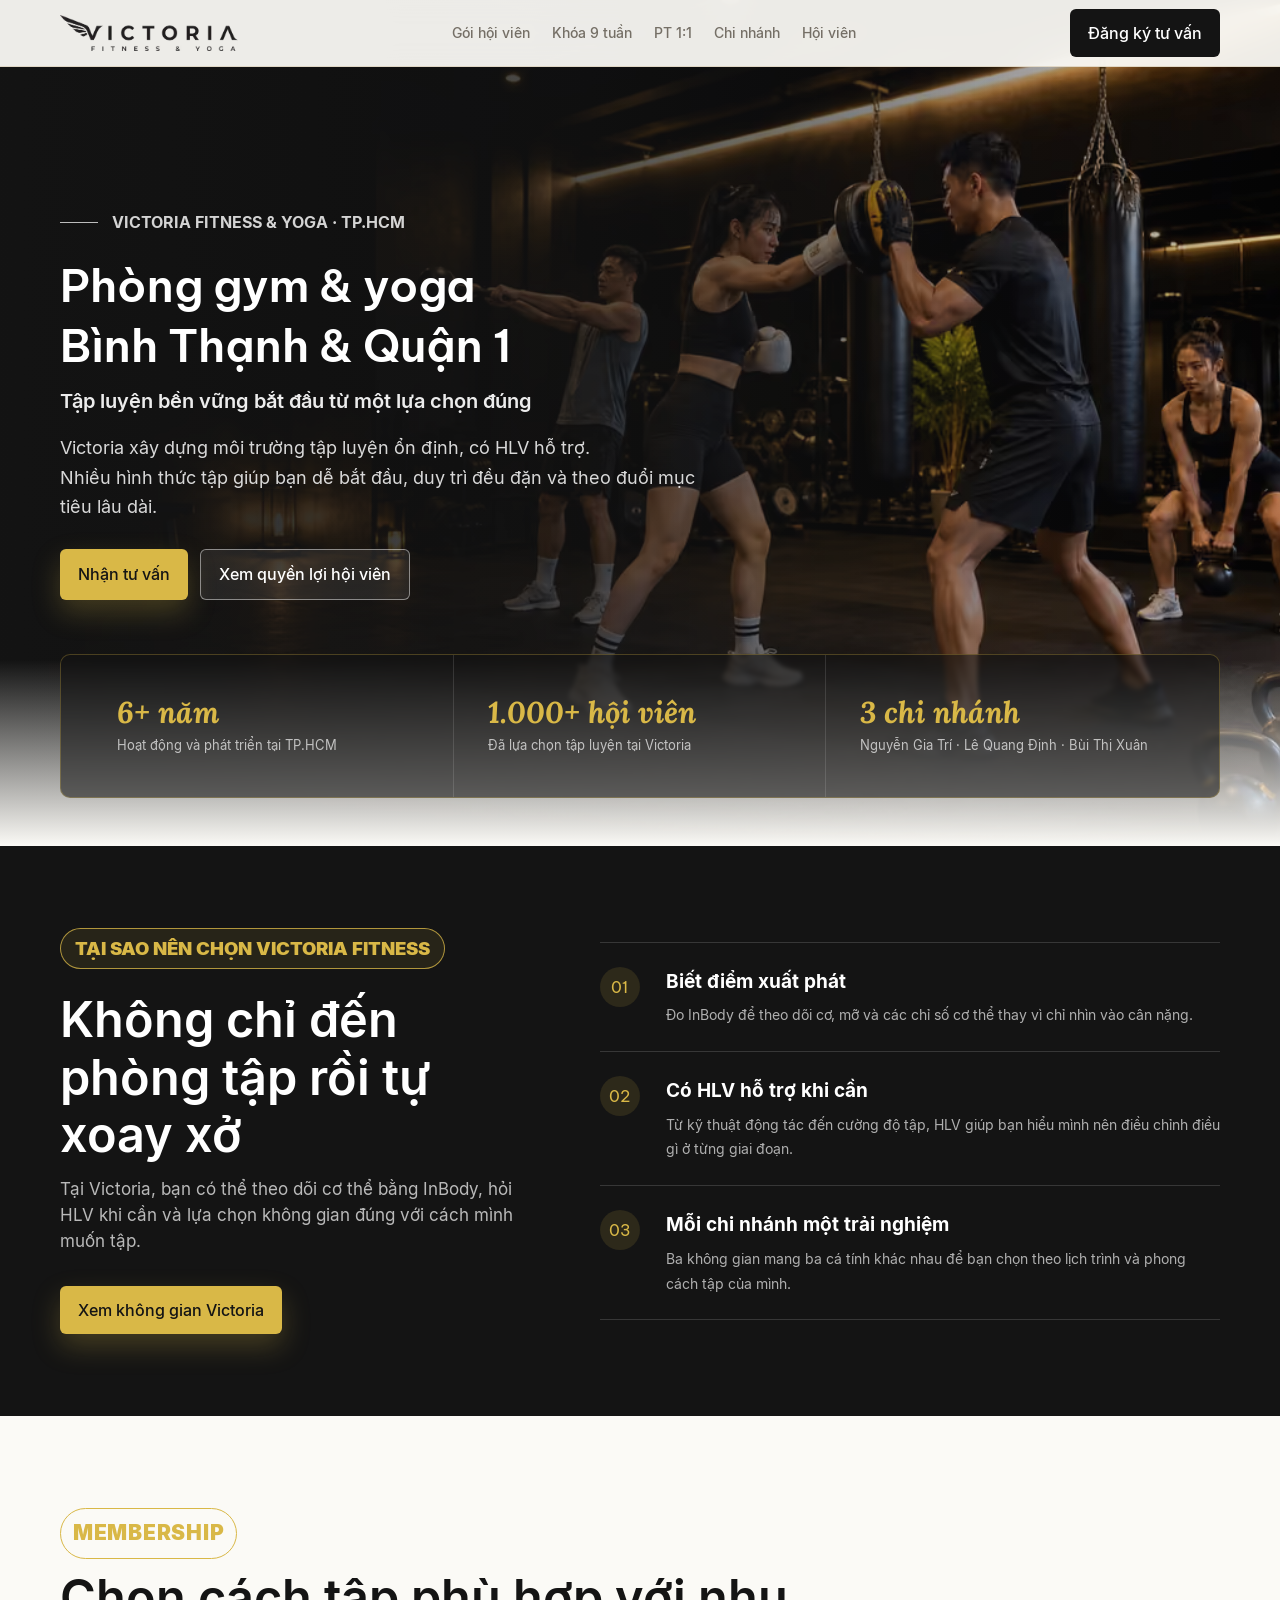
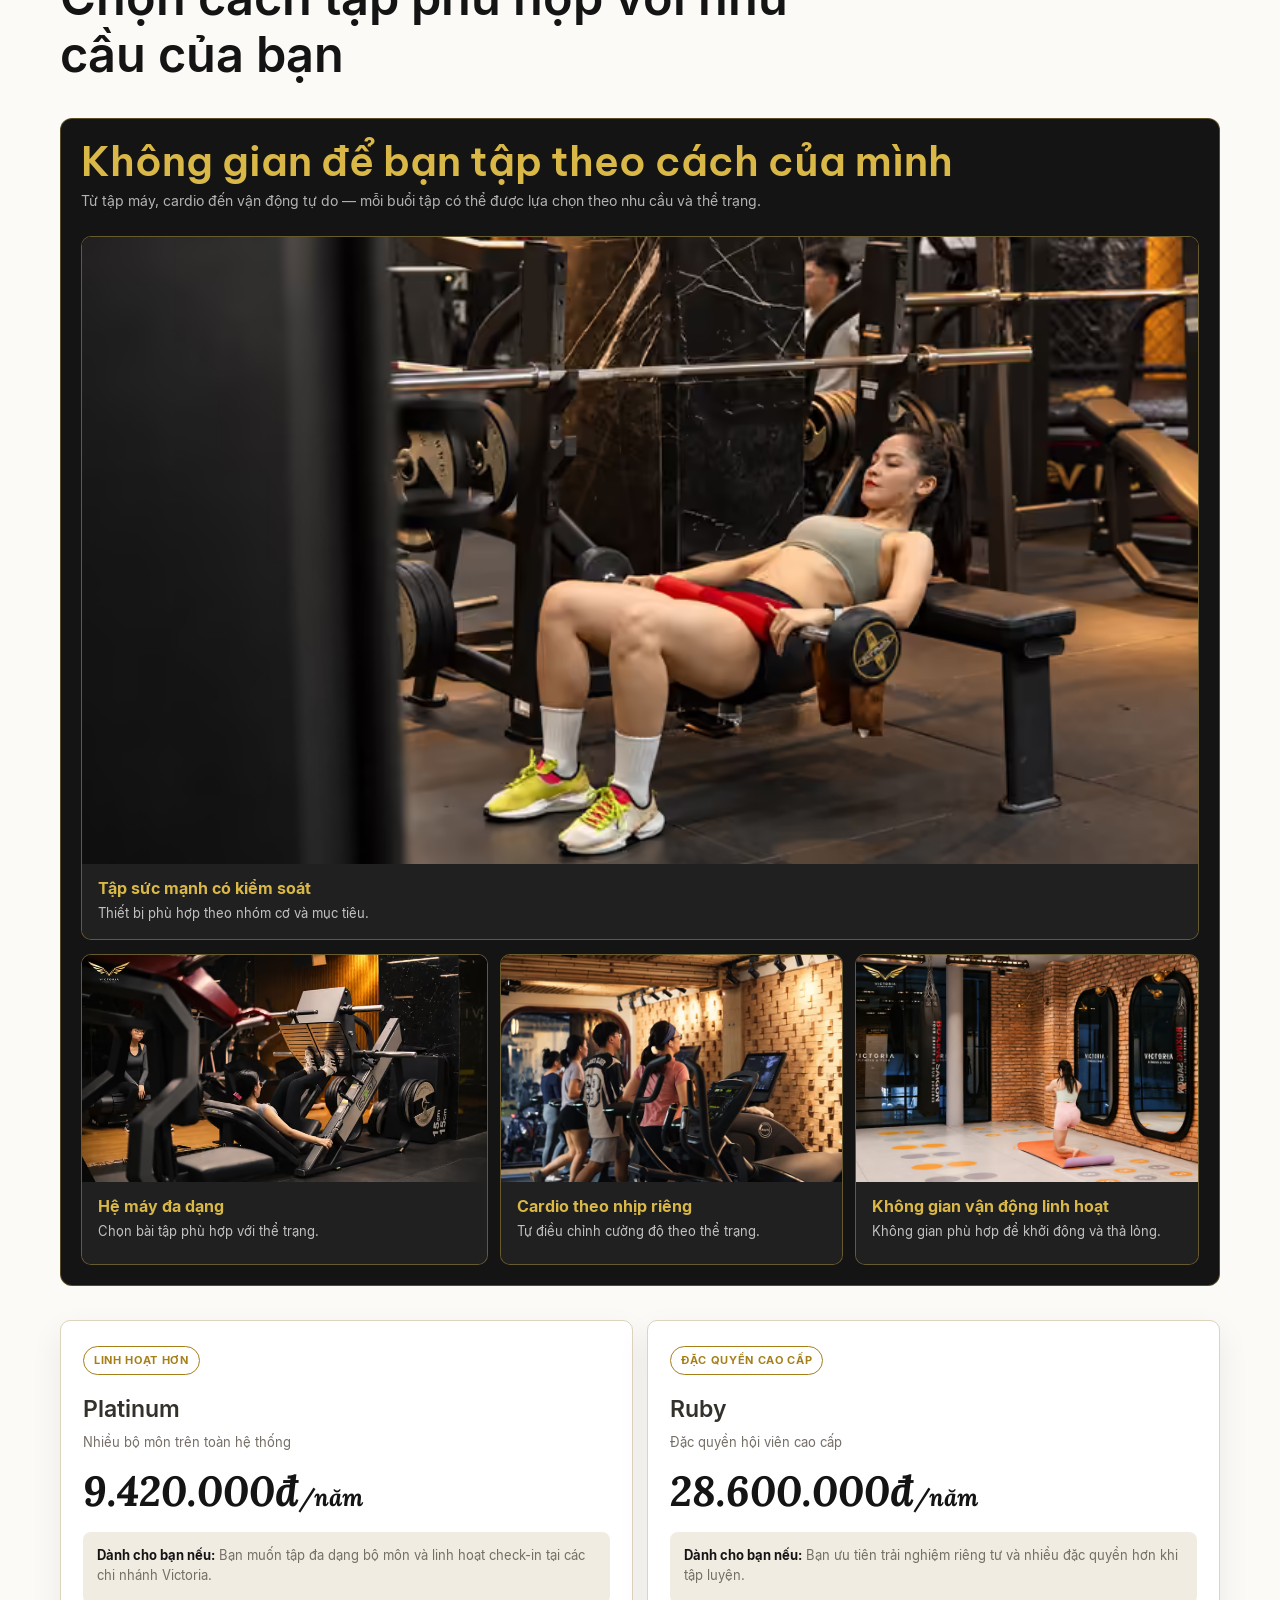
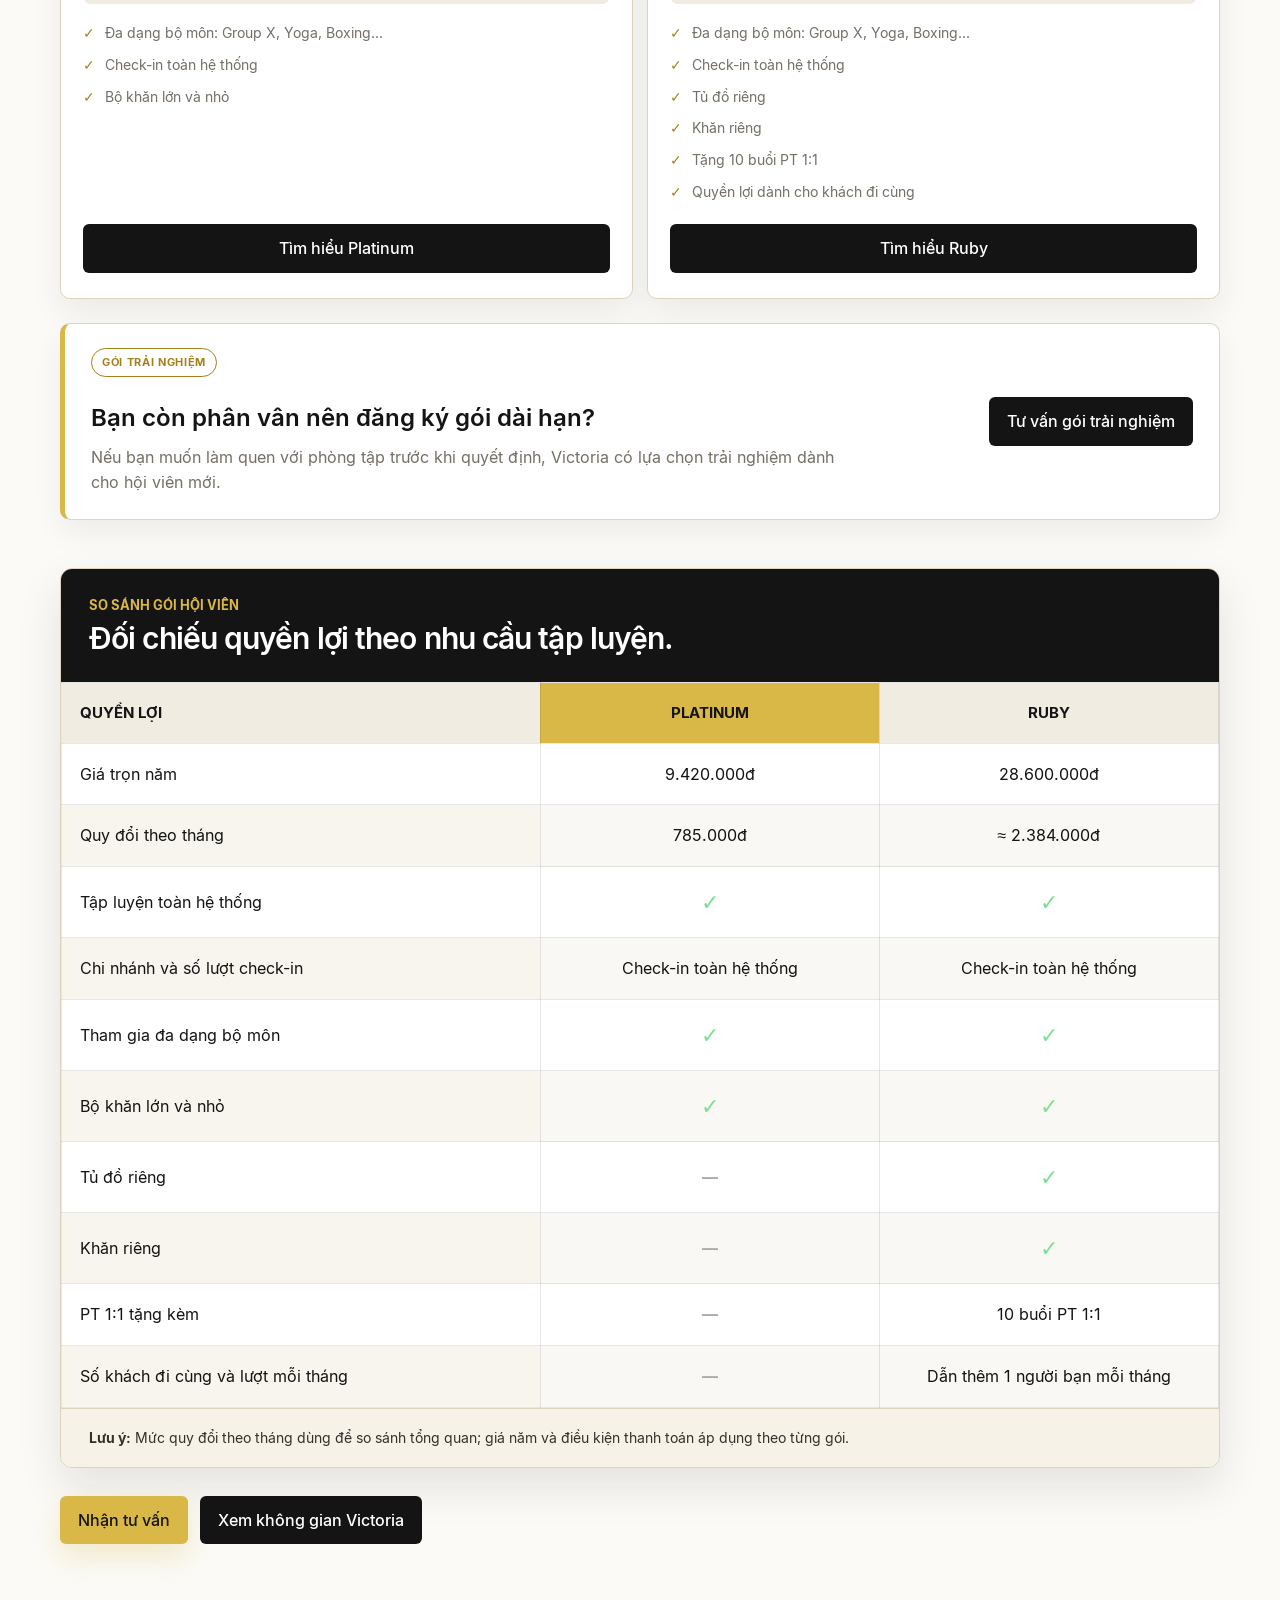
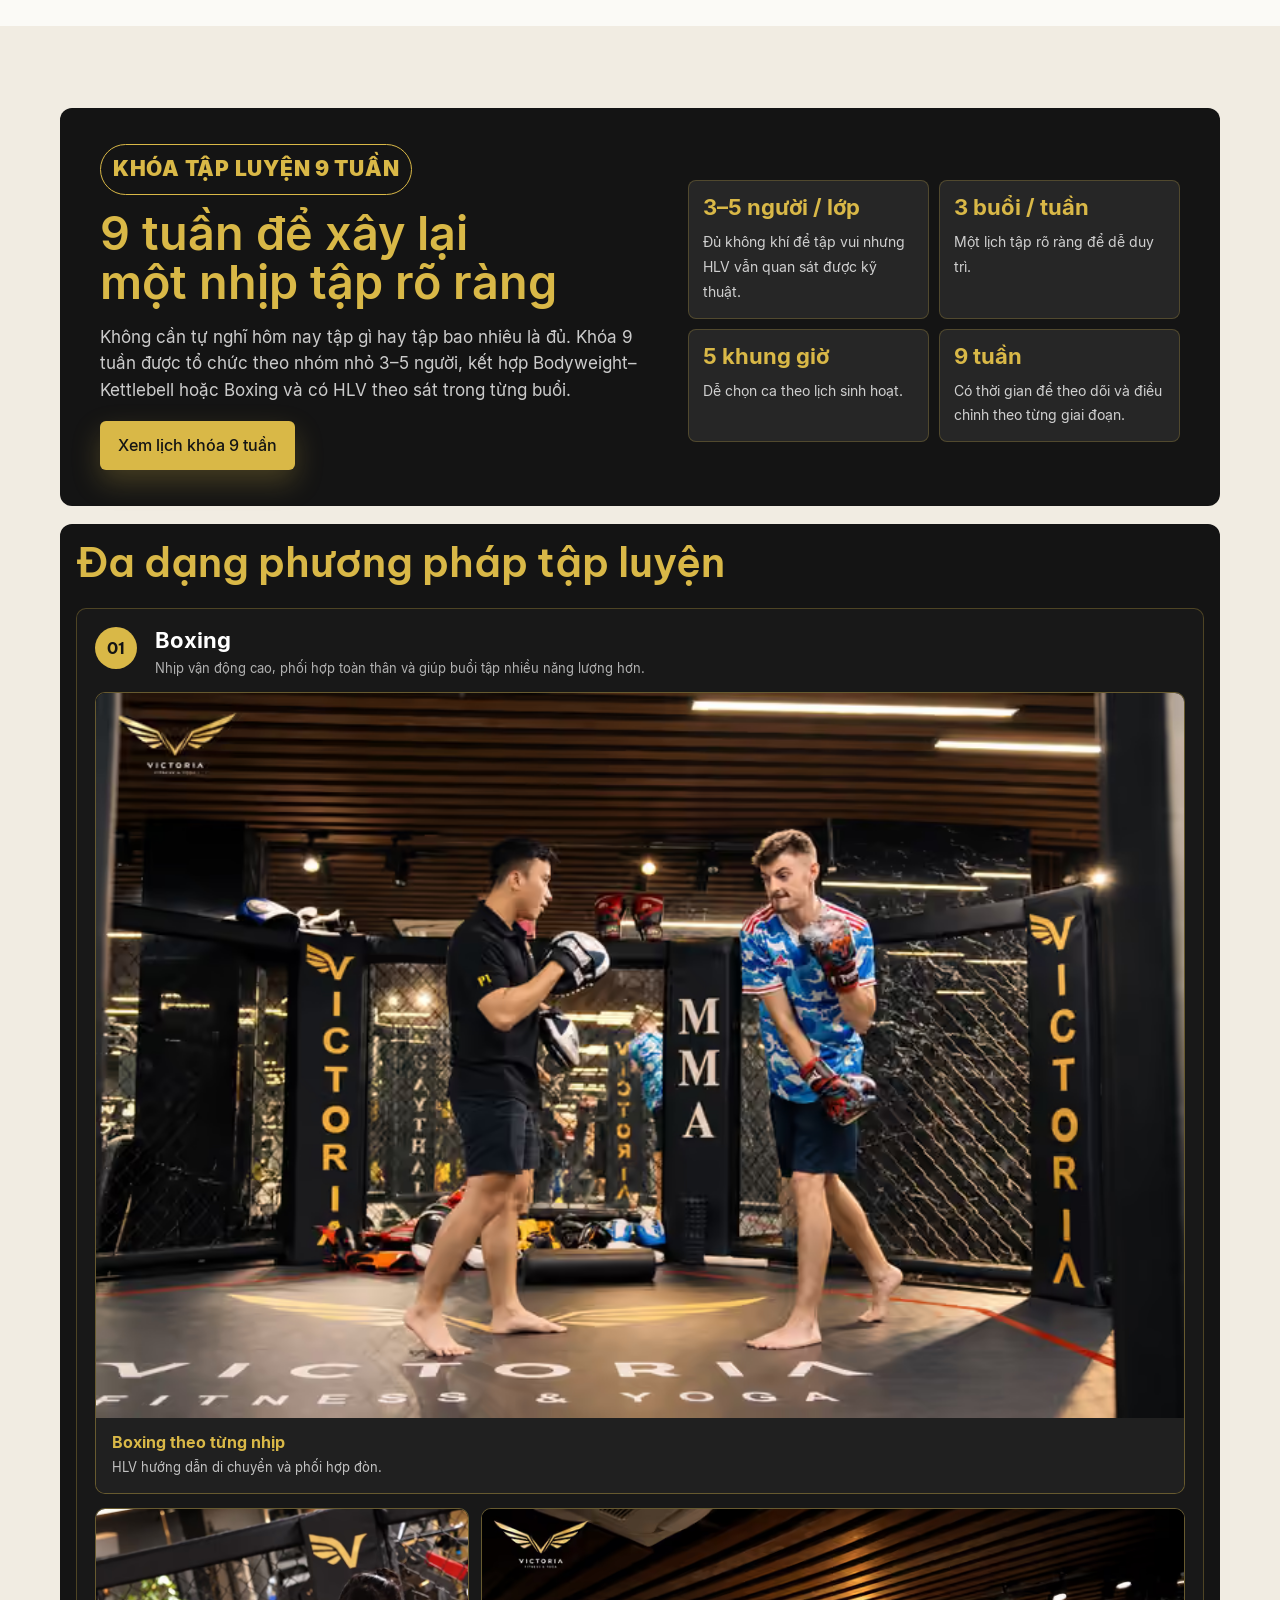
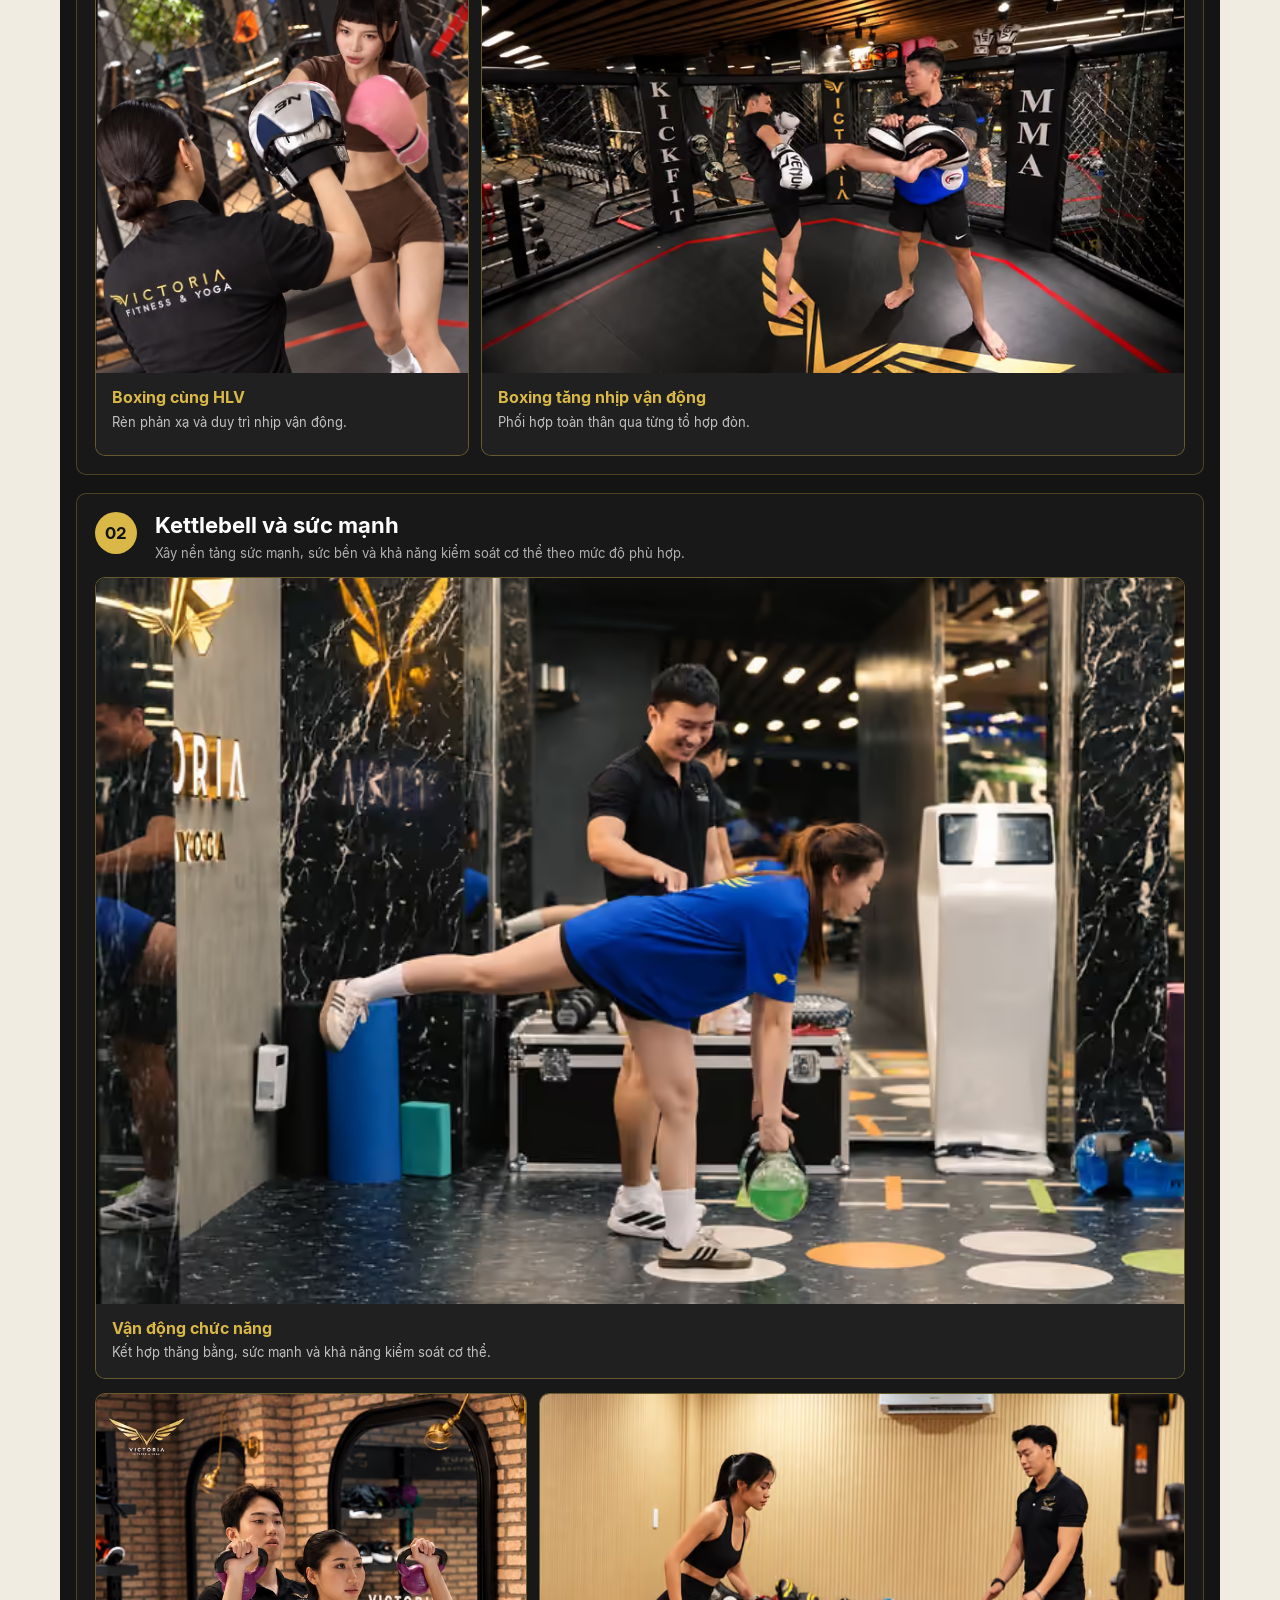
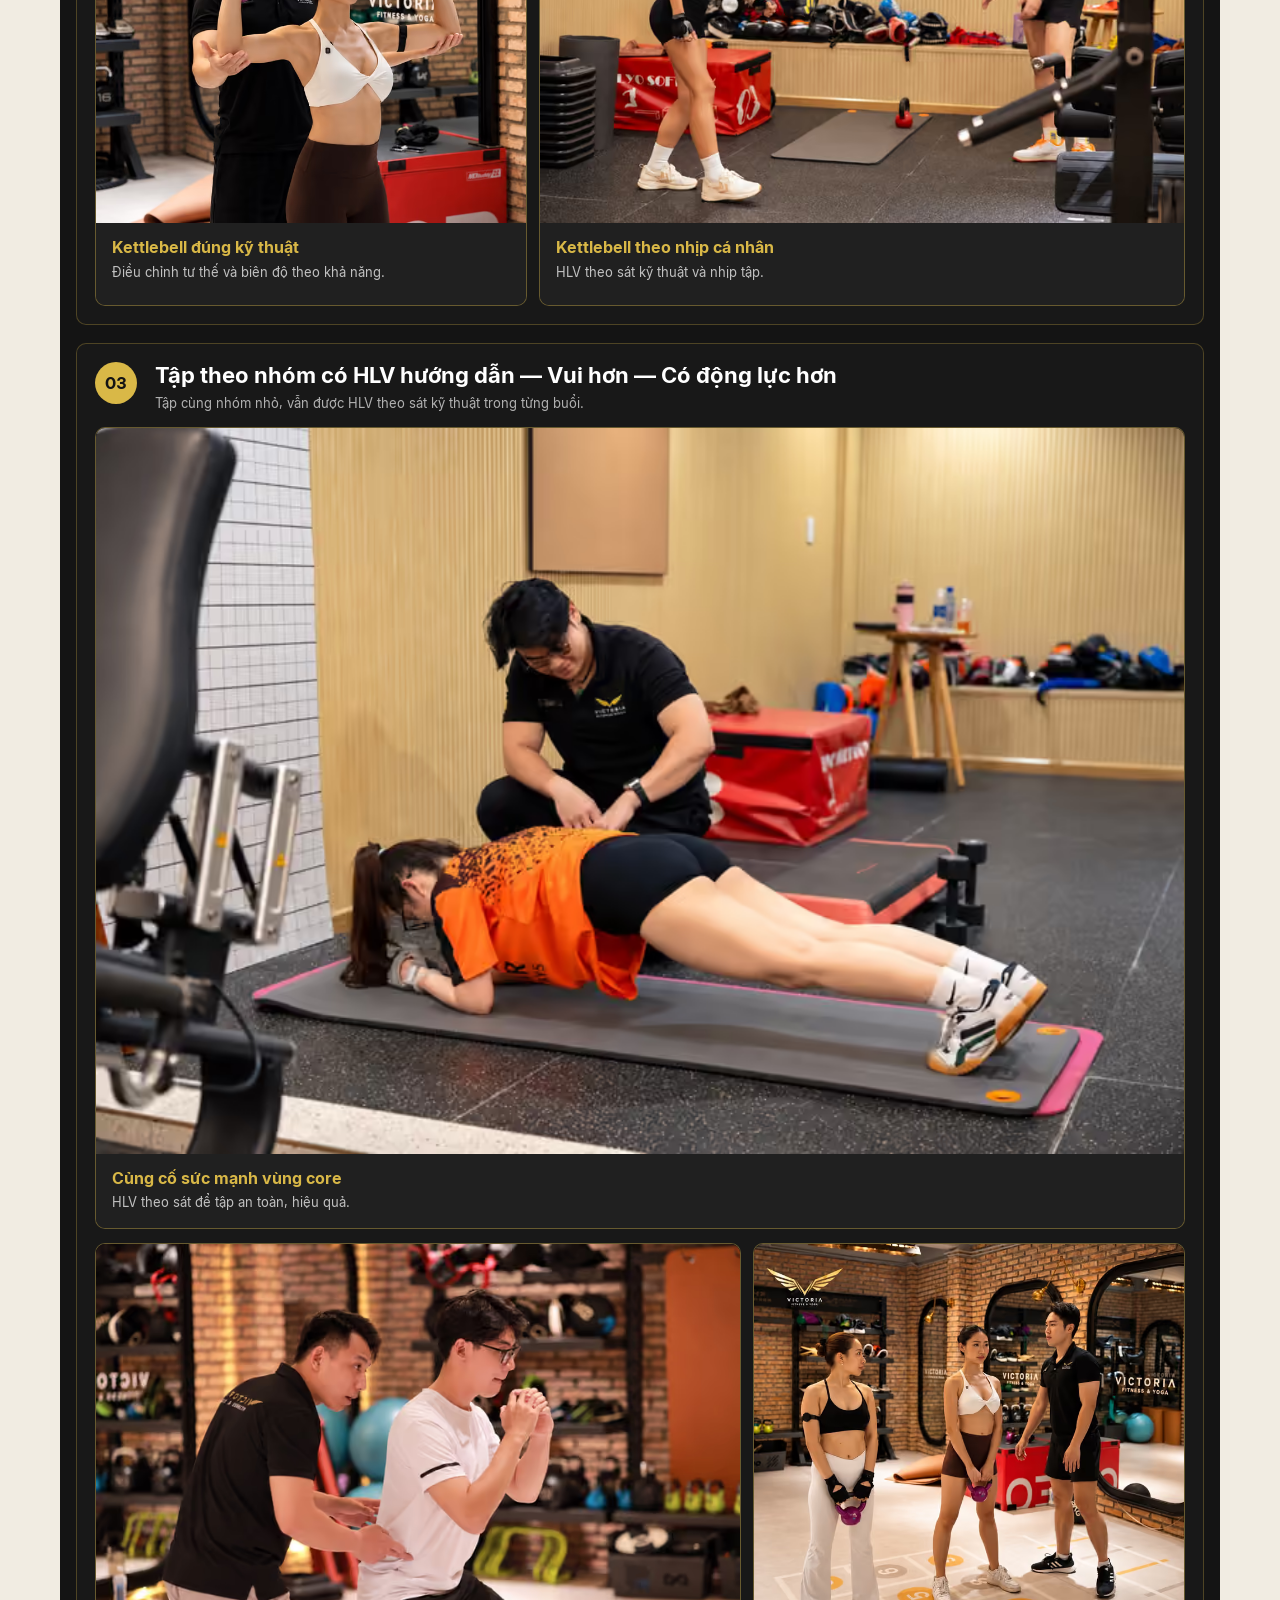
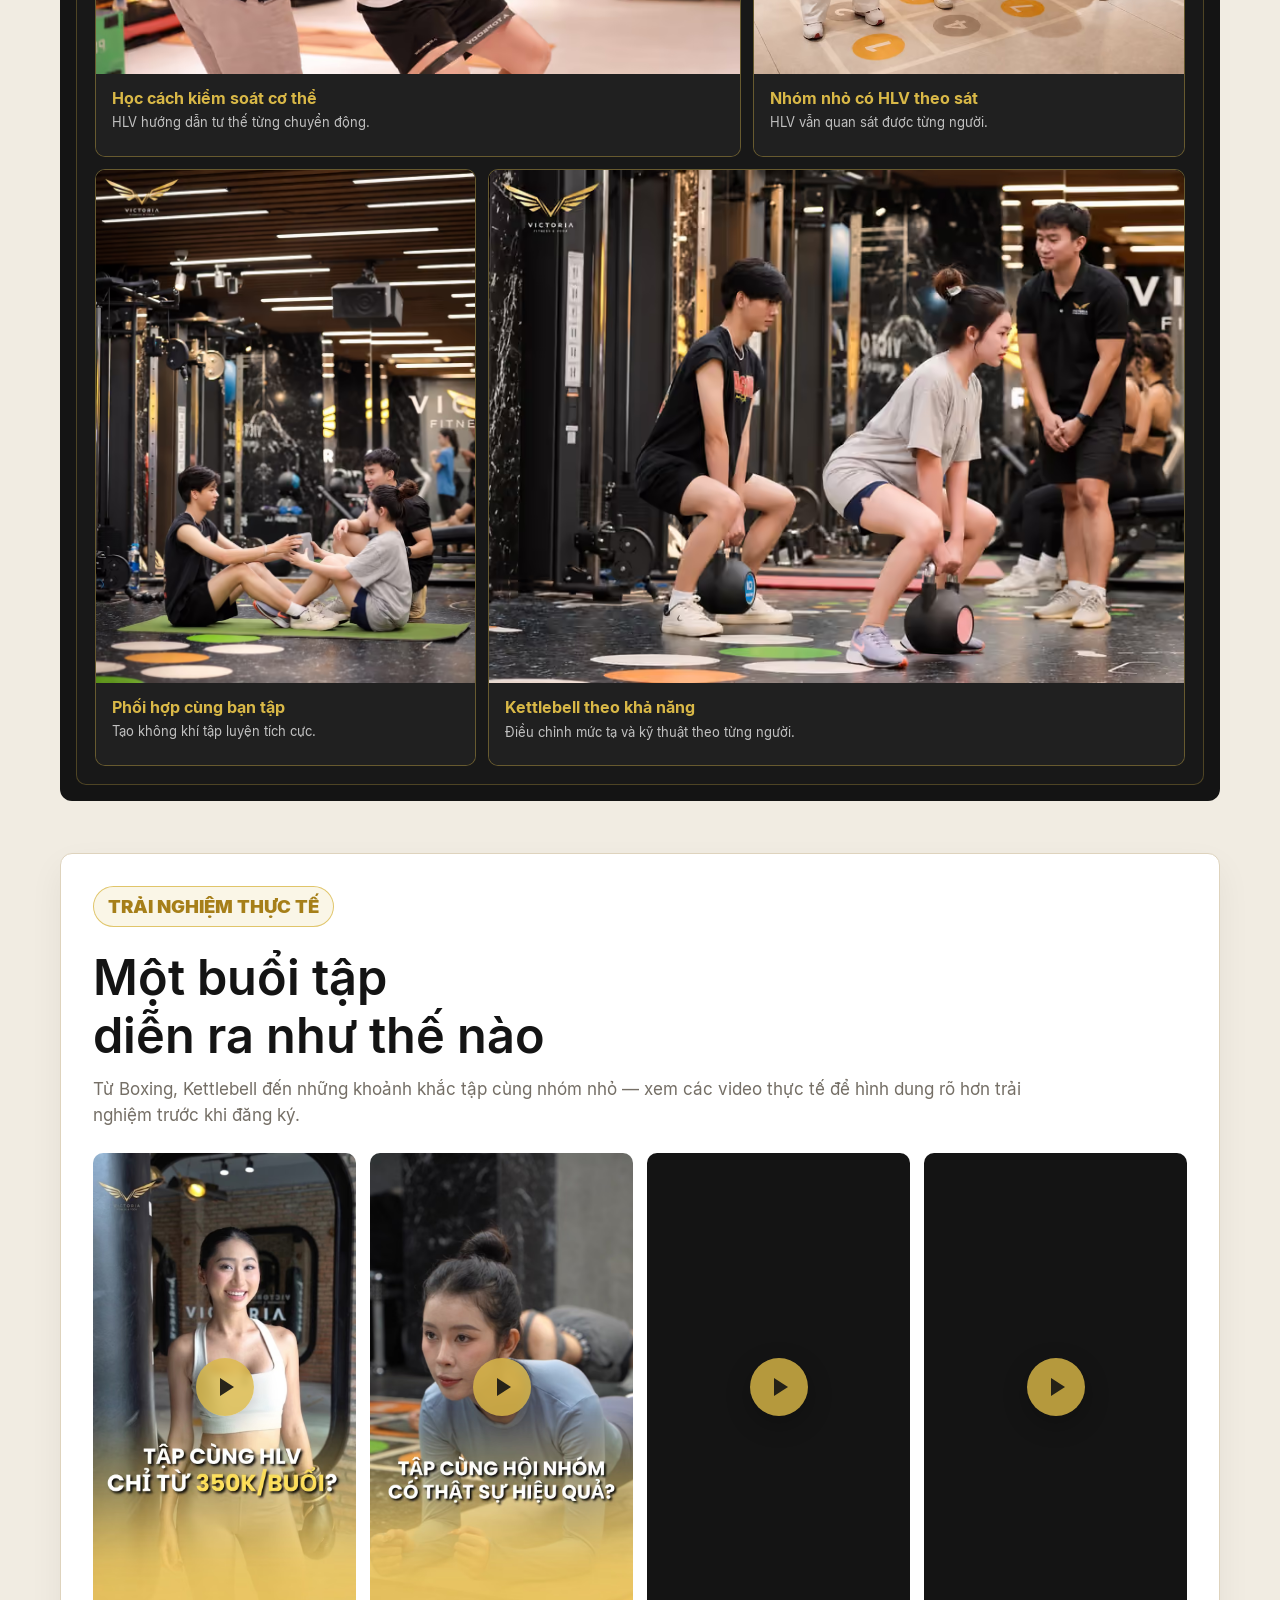
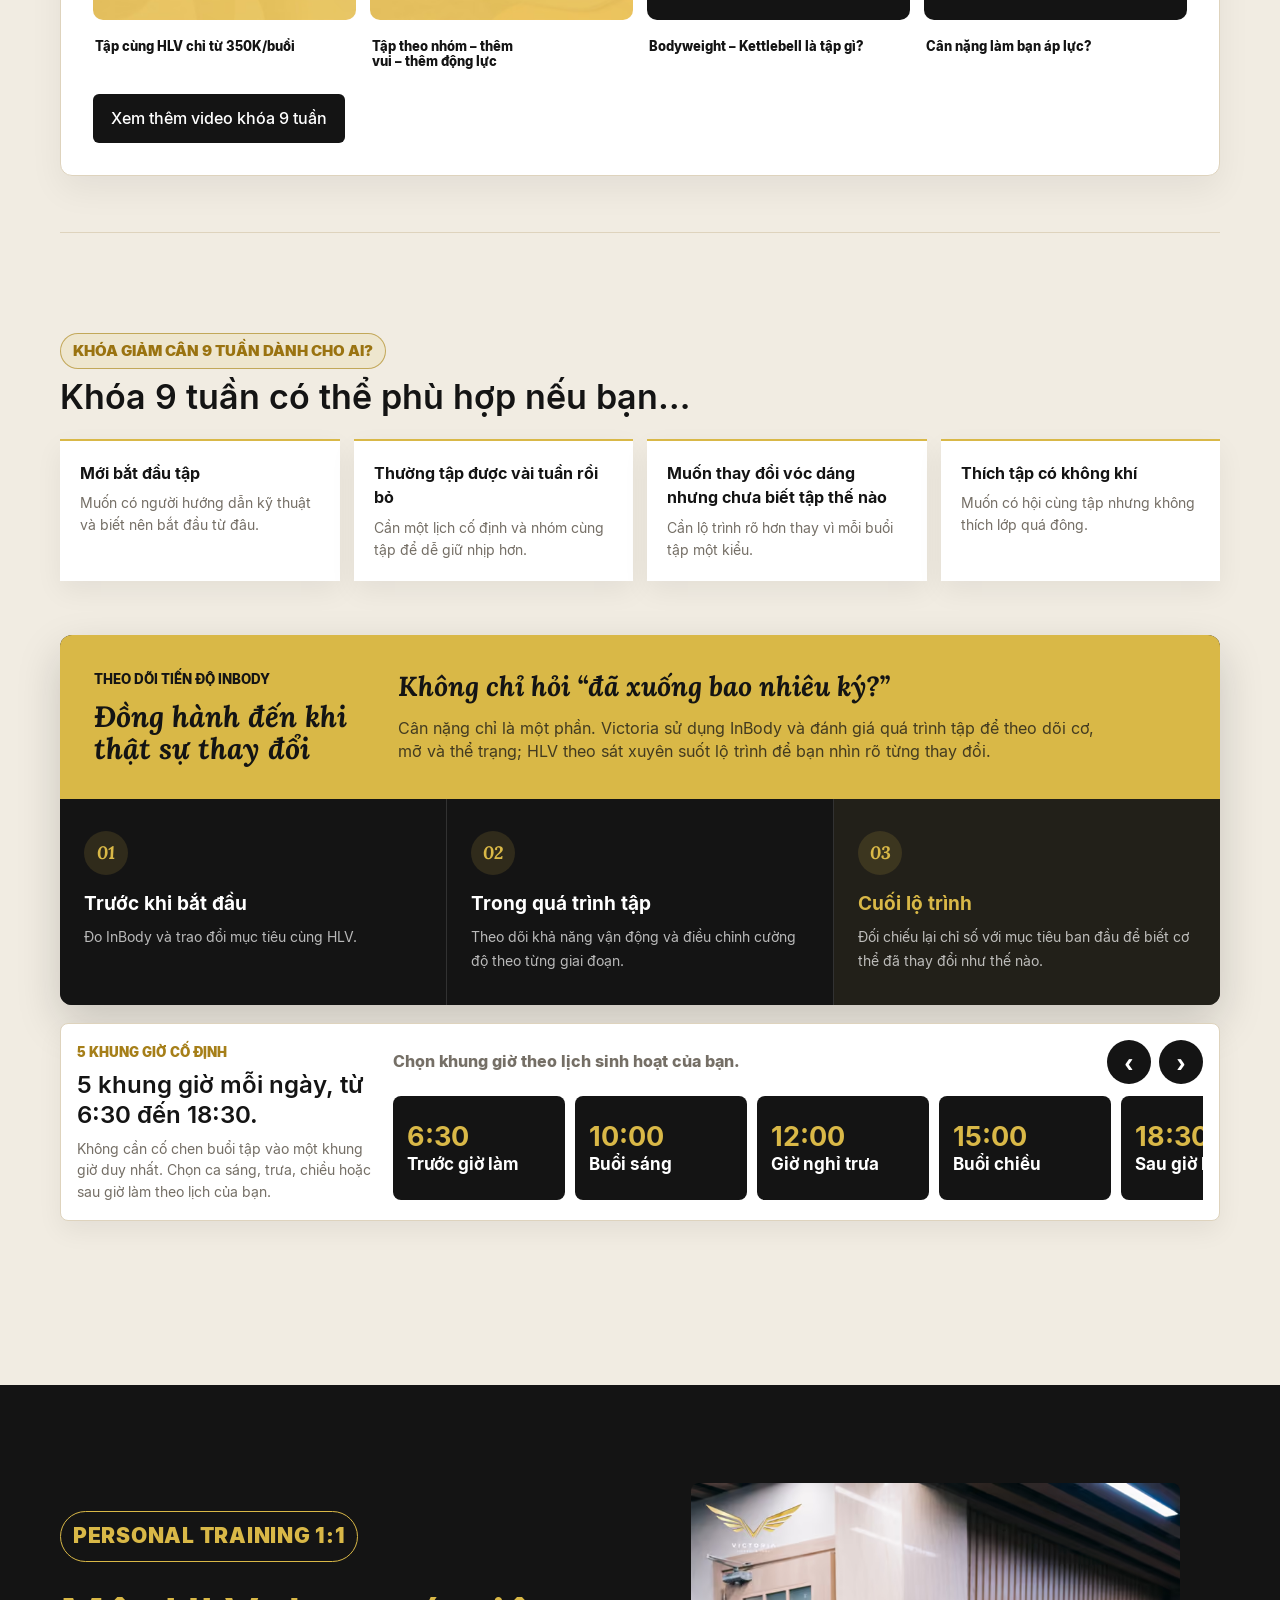
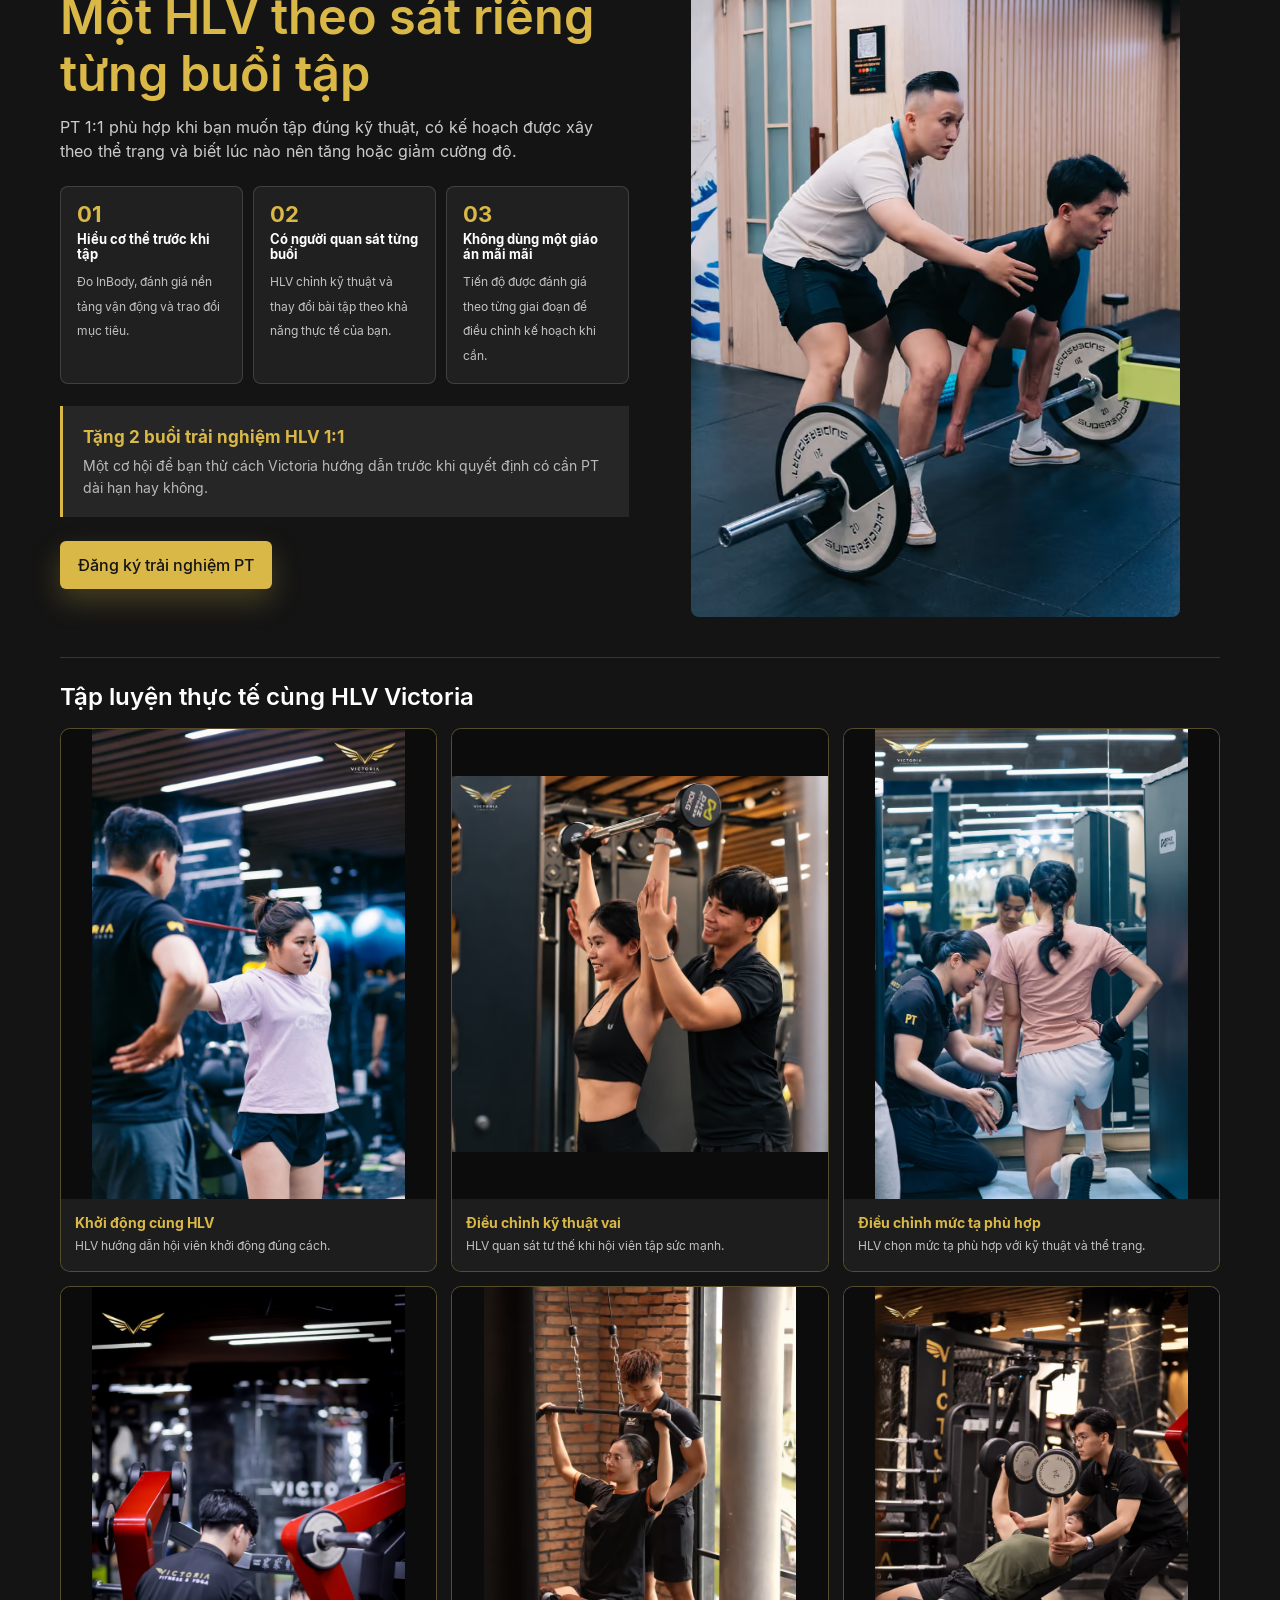
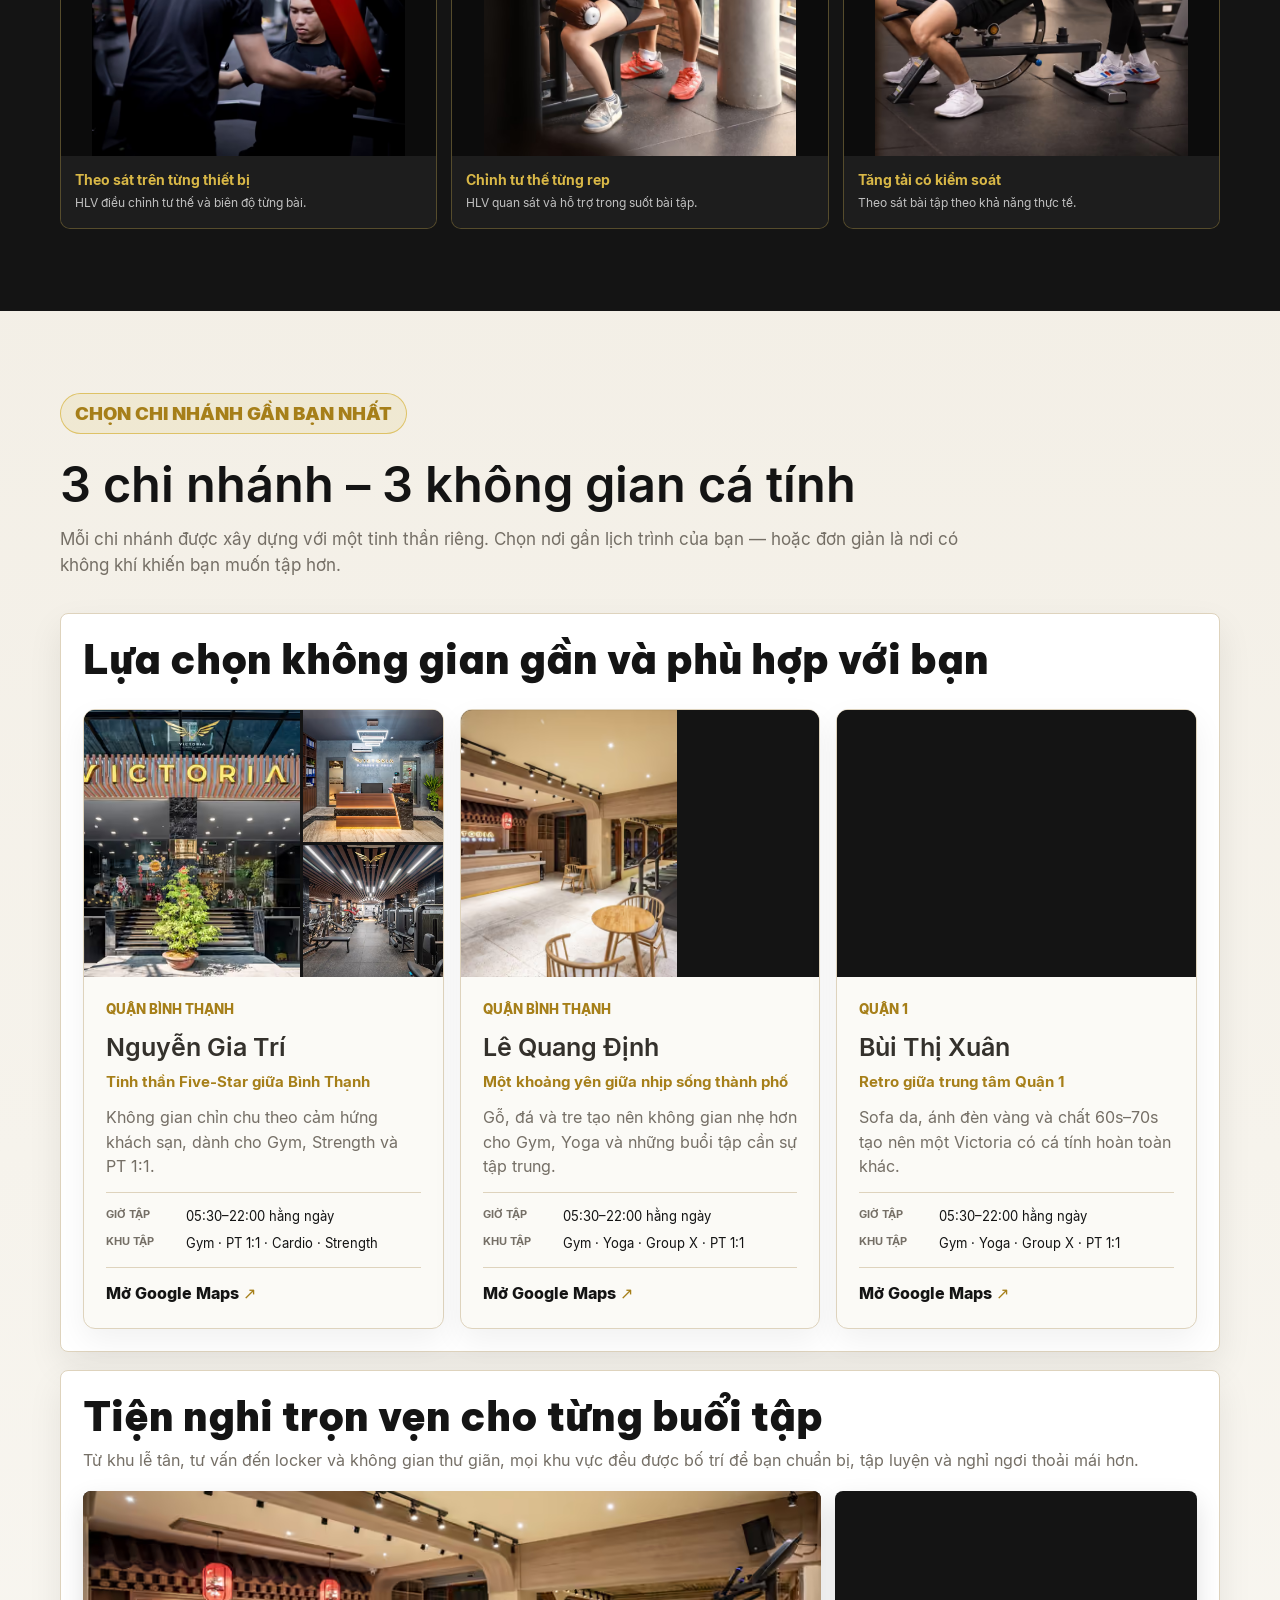
==== commit 6819c925: "Merge pull request #3 from victoriafitnessyoga/cursor/victoria-images-fonts-98cb 2. Responsive image" ====
--- a/index.html
+++ b/index.html
@@ -67,21 +67,118 @@
     }(window, document, "ttq");
   </script>
   <!-- TikTok Pixel Code End -->
-  <link rel="preload" as="image" href="assets/victoria-boxing-kettlebell-hero.jpg" fetchpriority="high">
-  <link rel="preconnect" href="https://fonts.googleapis.com">
-  <link rel="preconnect" href="https://fonts.gstatic.com" crossorigin>
-  <link href="https://fonts.googleapis.com/css2?family=Be+Vietnam+Pro:wght@400;500;600;700;800;900&family=Lora:ital,wght@1,700&family=Poppins:wght@400;500;700;800&display=swap" rel="stylesheet">
+  <link rel="preload" as="image" type="image/avif" href="assets/responsive/victoria-boxing-kettlebell-hero-1200.avif" imagesrcset="assets/responsive/victoria-boxing-kettlebell-hero-480.avif 480w, assets/responsive/victoria-boxing-kettlebell-hero-768.avif 768w, assets/responsive/victoria-boxing-kettlebell-hero-1200.avif 1200w" imagesizes="100vw" fetchpriority="high">
+  <link rel="preload" as="font" type="font/woff2" href="assets/fonts/inter-400.woff2" crossorigin>
   <style>
-    @font-face {
-      font-family: "InterVN";
-      src: url("assets/inter-vietnamese.woff2") format("woff2");
-      font-display: swap;
-    }
-
+/* Inter, Be Vietnam Pro and Lora. Each file contains Latin, Latin Extended and Vietnamese (except Lora, whose source has no U+20AB). SIL Open Font License. */
+@font-face {
+  font-family: "Inter";
+  font-style: normal;
+  font-weight: 400;
+  font-display: swap;
+  src: url("assets/fonts/inter-400.woff2") format("woff2");
+  unicode-range: U+0000-00FF, U+0100-024F, U+0300-0301, U+0303-0304, U+0308-0309, U+0323, U+0329, U+1EA0-1EF9, U+2013-2014, U+2018-201D, U+2022, U+2026, U+20AB, U+20AC, U+2122, U+2212;
+}
+@font-face {
+  font-family: "Be Vietnam Pro";
+  font-style: normal;
+  font-weight: 400;
+  font-display: swap;
+  src: url("assets/fonts/be-vietnam-pro-400.woff2") format("woff2");
+  unicode-range: U+0000-00FF, U+0100-024F, U+0300-0301, U+0303-0304, U+0308-0309, U+0323, U+0329, U+1EA0-1EF9, U+2013-2014, U+2018-201D, U+2022, U+2026, U+20AB, U+20AC, U+2122, U+2212;
+}
+@font-face {
+  font-family: "Inter";
+  font-style: normal;
+  font-weight: 500;
+  font-display: swap;
+  src: url("assets/fonts/inter-500.woff2") format("woff2");
+  unicode-range: U+0000-00FF, U+0100-024F, U+0300-0301, U+0303-0304, U+0308-0309, U+0323, U+0329, U+1EA0-1EF9, U+2013-2014, U+2018-201D, U+2022, U+2026, U+20AB, U+20AC, U+2122, U+2212;
+}
+@font-face {
+  font-family: "Be Vietnam Pro";
+  font-style: normal;
+  font-weight: 500;
+  font-display: swap;
+  src: url("assets/fonts/be-vietnam-pro-500.woff2") format("woff2");
+  unicode-range: U+0000-00FF, U+0100-024F, U+0300-0301, U+0303-0304, U+0308-0309, U+0323, U+0329, U+1EA0-1EF9, U+2013-2014, U+2018-201D, U+2022, U+2026, U+20AB, U+20AC, U+2122, U+2212;
+}
+@font-face {
+  font-family: "Inter";
+  font-style: normal;
+  font-weight: 600;
+  font-display: swap;
+  src: url("assets/fonts/inter-600.woff2") format("woff2");
+  unicode-range: U+0000-00FF, U+0100-024F, U+0300-0301, U+0303-0304, U+0308-0309, U+0323, U+0329, U+1EA0-1EF9, U+2013-2014, U+2018-201D, U+2022, U+2026, U+20AB, U+20AC, U+2122, U+2212;
+}
+@font-face {
+  font-family: "Be Vietnam Pro";
+  font-style: normal;
+  font-weight: 600;
+  font-display: swap;
+  src: url("assets/fonts/be-vietnam-pro-600.woff2") format("woff2");
+  unicode-range: U+0000-00FF, U+0100-024F, U+0300-0301, U+0303-0304, U+0308-0309, U+0323, U+0329, U+1EA0-1EF9, U+2013-2014, U+2018-201D, U+2022, U+2026, U+20AB, U+20AC, U+2122, U+2212;
+}
+@font-face {
+  font-family: "Inter";
+  font-style: normal;
+  font-weight: 700;
+  font-display: swap;
+  src: url("assets/fonts/inter-700.woff2") format("woff2");
+  unicode-range: U+0000-00FF, U+0100-024F, U+0300-0301, U+0303-0304, U+0308-0309, U+0323, U+0329, U+1EA0-1EF9, U+2013-2014, U+2018-201D, U+2022, U+2026, U+20AB, U+20AC, U+2122, U+2212;
+}
+@font-face {
+  font-family: "Be Vietnam Pro";
+  font-style: normal;
+  font-weight: 700;
+  font-display: swap;
+  src: url("assets/fonts/be-vietnam-pro-700.woff2") format("woff2");
+  unicode-range: U+0000-00FF, U+0100-024F, U+0300-0301, U+0303-0304, U+0308-0309, U+0323, U+0329, U+1EA0-1EF9, U+2013-2014, U+2018-201D, U+2022, U+2026, U+20AB, U+20AC, U+2122, U+2212;
+}
+@font-face {
+  font-family: "Inter";
+  font-style: normal;
+  font-weight: 800;
+  font-display: swap;
+  src: url("assets/fonts/inter-800.woff2") format("woff2");
+  unicode-range: U+0000-00FF, U+0100-024F, U+0300-0301, U+0303-0304, U+0308-0309, U+0323, U+0329, U+1EA0-1EF9, U+2013-2014, U+2018-201D, U+2022, U+2026, U+20AB, U+20AC, U+2122, U+2212;
+}
+@font-face {
+  font-family: "Be Vietnam Pro";
+  font-style: normal;
+  font-weight: 800;
+  font-display: swap;
+  src: url("assets/fonts/be-vietnam-pro-800.woff2") format("woff2");
+  unicode-range: U+0000-00FF, U+0100-024F, U+0300-0301, U+0303-0304, U+0308-0309, U+0323, U+0329, U+1EA0-1EF9, U+2013-2014, U+2018-201D, U+2022, U+2026, U+20AB, U+20AC, U+2122, U+2212;
+}
+@font-face {
+  font-family: "Inter";
+  font-style: normal;
+  font-weight: 900;
+  font-display: swap;
+  src: url("assets/fonts/inter-900.woff2") format("woff2");
+  unicode-range: U+0000-00FF, U+0100-024F, U+0300-0301, U+0303-0304, U+0308-0309, U+0323, U+0329, U+1EA0-1EF9, U+2013-2014, U+2018-201D, U+2022, U+2026, U+20AB, U+20AC, U+2122, U+2212;
+}
+@font-face {
+  font-family: "Be Vietnam Pro";
+  font-style: normal;
+  font-weight: 900;
+  font-display: swap;
+  src: url("assets/fonts/be-vietnam-pro-900.woff2") format("woff2");
+  unicode-range: U+0000-00FF, U+0100-024F, U+0300-0301, U+0303-0304, U+0308-0309, U+0323, U+0329, U+1EA0-1EF9, U+2013-2014, U+2018-201D, U+2022, U+2026, U+20AB, U+20AC, U+2122, U+2212;
+}
+@font-face {
+  font-family: "Lora";
+  font-style: italic;
+  font-weight: 700;
+  font-display: swap;
+  src: url("assets/fonts/lora-italic-700.woff2") format("woff2");
+  unicode-range: U+0000-00FF, U+0100-024F, U+0300-0301, U+0303-0304, U+0308-0309, U+0323, U+0329, U+1EA0-1EF9, U+2013-2014, U+2018-201D, U+2022, U+2026, U+20AC, U+2122, U+2212;
+}
     :root {
-      --heading-font: "Be Vietnam Pro", "InterVN", "Poppins", "Segoe UI", Arial, sans-serif;
+      --heading-font: "Be Vietnam Pro", "Inter", "Segoe UI", Arial, sans-serif;
       --accent-font: "Lora", Georgia, serif;
-      --body-font: "Poppins", "InterVN", "Segoe UI", Arial, sans-serif;
+      --body-font: "Inter", "Be Vietnam Pro", "Segoe UI", Arial, sans-serif;
       --ink: #141414;
       --charcoal: #202020;
       --paper: #fbfaf6;
@@ -100,6 +197,7 @@
     }
 
     * { box-sizing: border-box; }
+    picture { display: contents; }
 
     html { scroll-behavior: smooth; }
 
@@ -112,6 +210,7 @@
     body {
       margin: 0;
       font-family: var(--body-font);
+      font-synthesis: none;
       color: var(--text);
       background: var(--paper);
       line-height: 1.55;
@@ -241,14 +340,29 @@
       inset: 0;
     }
 
+    .hero-media {
+      position: absolute;
+      inset: 0;
+      z-index: 0;
+      margin: 0;
+      pointer-events: none;
+    }
+
+    .hero-media img {
+      width: 100%;
+      height: 100%;
+      object-fit: cover;
+      object-position: center center;
+    }
+
     .hero::before {
-      background:
-        linear-gradient(90deg, rgba(20, 20, 20, .96) 0%, rgba(20, 20, 20, .76) 45%, rgba(20, 20, 20, .18) 100%),
-        url("assets/victoria-boxing-kettlebell-hero.jpg") center / cover no-repeat;
+      z-index: 1;
+      background: linear-gradient(90deg, rgba(20, 20, 20, .96) 0%, rgba(20, 20, 20, .76) 45%, rgba(20, 20, 20, .18) 100%);
       transform: scale(1.02);
     }
 
     .hero::after {
+      z-index: 1;
       top: auto;
       height: 22%;
       background: linear-gradient(180deg, rgba(20, 20, 20, 0), var(--paper));
@@ -847,9 +961,7 @@
       min-height: 330px;
       display: grid;
       place-items: center;
-      background:
-        linear-gradient(135deg, rgba(20, 20, 20, .94), rgba(20, 20, 20, .76)),
-        url("assets/victoria-boxing-kettlebell-hero.jpg") center / cover;
+      background: linear-gradient(135deg, rgba(20, 20, 20, .94), rgba(20, 20, 20, .76));
       color: var(--white);
       text-align: center;
       padding: 24px;
@@ -1989,14 +2101,14 @@
     h2, h3, .lead-card h2, .system-panel h3 {
       font-family: var(--body-font);
       font-style: normal;
-      font-weight: 800;
+      font-weight: 600;
       letter-spacing: 0;
     }
 
     h1 {
       font-family: var(--body-font);
       font-style: normal;
-      font-weight: 800;
+      font-weight: 600;
       letter-spacing: 0;
     }
     .eyebrow { font-family: var(--body-font); font-style: normal; }
@@ -2392,7 +2504,7 @@
       color:var(--gold);
       font-family:var(--heading-font);
       font-size:clamp(34px, 3.2vw, 52px);
-      font-weight:950;
+      font-weight:600;
       line-height:1.08;
       letter-spacing:0;
     }
@@ -2857,10 +2969,9 @@
       .editorial-card figcaption span,
       .pt-photo-card-copy small { text-wrap:wrap; }
       .hero { padding:84px 0 30px; }
+      .hero-media img { object-position: 64% center; }
       .hero::before {
-        background:
-          linear-gradient(180deg, rgba(20,20,20,.24) 0%, rgba(20,20,20,.42) 46%, rgba(20,20,20,.72) 100%),
-          url("assets/victoria-boxing-kettlebell-hero.jpg") 64% center / cover no-repeat;
+        background: linear-gradient(180deg, rgba(20,20,20,.24) 0%, rgba(20,20,20,.42) 46%, rgba(20,20,20,.72) 100%);
         transform:none;
       }
       .hero::after { height:15%; }
@@ -3174,7 +3285,7 @@
   <header class="topbar">
     <nav class="shell nav" aria-label="Điều hướng chính">
       <a href="#top" aria-label="Victoria Fitness">
-        <img data-responsive="true" class="brand-logo" src="assets/victoria-logo-dark.png" width="3269" height="649" alt="Victoria Fitness" decoding="async">
+        <picture><source type="image/avif" srcset="assets/responsive/victoria-logo-dark-480.avif 480w" sizes="178px"><source type="image/webp" srcset="assets/responsive/victoria-logo-dark-480.webp 480w" sizes="178px"><img data-responsive="true" class="brand-logo" src="assets/victoria-logo-dark.png" width="3269" height="649" alt="Victoria Fitness" decoding="async"></picture>
       </a>
       <div class="nav-links">
         <a href="#membership">Gói hội viên</a>
@@ -3190,6 +3301,9 @@
 
   <main id="top">
     <section class="hero" aria-labelledby="hero-title">
+      <div class="hero-media" aria-hidden="true">
+        <picture><source type="image/avif" srcset="assets/responsive/victoria-boxing-kettlebell-hero-480.avif 480w, assets/responsive/victoria-boxing-kettlebell-hero-768.avif 768w, assets/responsive/victoria-boxing-kettlebell-hero-1200.avif 1200w" sizes="100vw"><source type="image/webp" srcset="assets/responsive/victoria-boxing-kettlebell-hero-480.webp 480w, assets/responsive/victoria-boxing-kettlebell-hero-768.webp 768w, assets/responsive/victoria-boxing-kettlebell-hero-1200.webp 1200w" sizes="100vw"><img data-responsive="true" class="hero-photo" src="assets/victoria-boxing-kettlebell-hero.jpg" width="1672" height="941" alt="" fetchpriority="high" decoding="async"></picture>
+      </div>
       <div class="shell hero-grid">
         <div class="campaign-card">
           <div class="deal">Victoria Fitness &amp; Yoga · TP.HCM</div>
@@ -3227,11 +3341,11 @@
             <p>Từ tập máy, cardio đến vận động tự do — mỗi buổi tập có thể được lựa chọn theo nhu cầu và thể trạng.</p>
           </div>
           <div class="membership-editorial-gallery" aria-label="Hình ảnh trải nghiệm hội viên Victoria">
-            <figure class="editorial-card editorial-feature"><img data-responsive="true" src="assets/membership-strength-hip-thrust.jpg" width="1672" height="941" alt="Hội viên tập Hip Thrust tại Victoria Fitness" loading="lazy" decoding="async"><figcaption><b>Tập sức mạnh có kiểm soát</b><span>Thiết bị phù hợp theo nhóm cơ và mục tiêu.</span></figcaption></figure>
+            <figure class="editorial-card editorial-feature"><picture><source type="image/avif" srcset="assets/responsive/membership-strength-hip-thrust-480.avif 480w, assets/responsive/membership-strength-hip-thrust-768.avif 768w, assets/responsive/membership-strength-hip-thrust-1200.avif 1200w" sizes="(max-width: 780px) 100vw, 720px"><source type="image/webp" srcset="assets/responsive/membership-strength-hip-thrust-480.webp 480w, assets/responsive/membership-strength-hip-thrust-768.webp 768w, assets/responsive/membership-strength-hip-thrust-1200.webp 1200w" sizes="(max-width: 780px) 100vw, 720px"><img data-responsive="true" src="assets/membership-strength-hip-thrust.jpg" width="1672" height="941" alt="Hội viên tập Hip Thrust tại Victoria Fitness" loading="lazy" decoding="async"></picture><figcaption><b>Tập sức mạnh có kiểm soát</b><span>Thiết bị phù hợp theo nhóm cơ và mục tiêu.</span></figcaption></figure>
             <div class="editorial-support-grid">
-              <figure class="editorial-card" style="--ratio:1.777"><img data-responsive="true" src="assets/membership-strength-leg-press.jpg" width="1672" height="941" alt="Hội viên tập Leg Press tại Victoria Fitness" loading="lazy" decoding="async"><figcaption><b>Hệ máy đa dạng</b><span>Chọn bài tập phù hợp với thể trạng.</span></figcaption></figure>
-              <figure class="editorial-card" style="--ratio:1.5"><img data-responsive="true" src="assets/membership-cardio.jpg" width="1536" height="1024" alt="Hội viên tập cardio tại Victoria Fitness" loading="lazy" decoding="async"><figcaption><b>Cardio theo nhịp riêng</b><span>Tự điều chỉnh cường độ theo thể trạng.</span></figcaption></figure>
-              <figure class="editorial-card" style="--ratio:1.5"><img data-responsive="true" src="assets/membership-stretching.jpg" width="1536" height="1024" alt="Hội viên giãn cơ trong không gian Victoria Fitness" loading="lazy" decoding="async"><figcaption><b>Không gian vận động linh hoạt</b><span>Không gian phù hợp để khởi động và thả lỏng.</span></figcaption></figure>
+              <figure class="editorial-card" style="--ratio:1.777"><picture><source type="image/avif" srcset="assets/responsive/membership-strength-leg-press-480.avif 480w, assets/responsive/membership-strength-leg-press-768.avif 768w, assets/responsive/membership-strength-leg-press-1200.avif 1200w" sizes="(max-width: 780px) 100vw, 720px"><source type="image/webp" srcset="assets/responsive/membership-strength-leg-press-480.webp 480w, assets/responsive/membership-strength-leg-press-768.webp 768w, assets/responsive/membership-strength-leg-press-1200.webp 1200w" sizes="(max-width: 780px) 100vw, 720px"><img data-responsive="true" src="assets/membership-strength-leg-press.jpg" width="1672" height="941" alt="Hội viên tập Leg Press tại Victoria Fitness" loading="lazy" decoding="async"></picture><figcaption><b>Hệ máy đa dạng</b><span>Chọn bài tập phù hợp với thể trạng.</span></figcaption></figure>
+              <figure class="editorial-card" style="--ratio:1.5"><picture><source type="image/avif" srcset="assets/responsive/membership-cardio-480.avif 480w, assets/responsive/membership-cardio-768.avif 768w, assets/responsive/membership-cardio-1200.avif 1200w" sizes="(max-width: 780px) 100vw, 720px"><source type="image/webp" srcset="assets/responsive/membership-cardio-480.webp 480w, assets/responsive/membership-cardio-768.webp 768w, assets/responsive/membership-cardio-1200.webp 1200w" sizes="(max-width: 780px) 100vw, 720px"><img data-responsive="true" src="assets/membership-cardio.jpg" width="1536" height="1024" alt="Hội viên tập cardio tại Victoria Fitness" loading="lazy" decoding="async"></picture><figcaption><b>Cardio theo nhịp riêng</b><span>Tự điều chỉnh cường độ theo thể trạng.</span></figcaption></figure>
+              <figure class="editorial-card" style="--ratio:1.5"><picture><source type="image/avif" srcset="assets/responsive/membership-stretching-480.avif 480w, assets/responsive/membership-stretching-768.avif 768w, assets/responsive/membership-stretching-1200.avif 1200w" sizes="(max-width: 780px) 100vw, 720px"><source type="image/webp" srcset="assets/responsive/membership-stretching-480.webp 480w, assets/responsive/membership-stretching-768.webp 768w, assets/responsive/membership-stretching-1200.webp 1200w" sizes="(max-width: 780px) 100vw, 720px"><img data-responsive="true" src="assets/membership-stretching.jpg" width="1536" height="1024" alt="Hội viên giãn cơ trong không gian Victoria Fitness" loading="lazy" decoding="async"></picture><figcaption><b>Không gian vận động linh hoạt</b><span>Không gian phù hợp để khởi động và thả lỏng.</span></figcaption></figure>
             </div>
           </div>
         </section>
@@ -3349,35 +3463,35 @@
               <div class="course-story-list" aria-label="Phương pháp tập luyện trong khóa 9 tuần">
                 <article class="course-story">
                   <header class="course-story-head"><i>01</i><div><h4>Boxing</h4><p>Nhịp vận động cao, phối hợp toàn thân và giúp buổi tập nhiều năng lượng hơn.</p></div></header>
-                  <figure class="editorial-card editorial-feature"><img data-responsive="true" src="assets/course-method-boxing-class.jpg" width="1536" height="1024" alt="Hội viên tập Boxing trong nhóm nhỏ tại Victoria" loading="lazy" decoding="async"><figcaption><b>Boxing theo từng nhịp</b><span>HLV hướng dẫn di chuyển và phối hợp đòn.</span></figcaption></figure>
+                  <figure class="editorial-card editorial-feature"><picture><source type="image/avif" srcset="assets/responsive/course-method-boxing-class-480.avif 480w, assets/responsive/course-method-boxing-class-768.avif 768w, assets/responsive/course-method-boxing-class-1200.avif 1200w" sizes="(max-width: 780px) 100vw, 720px"><source type="image/webp" srcset="assets/responsive/course-method-boxing-class-480.webp 480w, assets/responsive/course-method-boxing-class-768.webp 768w, assets/responsive/course-method-boxing-class-1200.webp 1200w" sizes="(max-width: 780px) 100vw, 720px"><img data-responsive="true" src="assets/course-method-boxing-class.jpg" width="1536" height="1024" alt="Hội viên tập Boxing trong nhóm nhỏ tại Victoria" loading="lazy" decoding="async"></picture><figcaption><b>Boxing theo từng nhịp</b><span>HLV hướng dẫn di chuyển và phối hợp đòn.</span></figcaption></figure>
                   <div class="course-story-support">
                     <div class="justified-row">
-                      <figure class="editorial-card crop-four-five" style="--ratio:.8"><img data-responsive="true" src="assets/course-method-boxing.jpg" width="944" height="1666" alt="Hội viên tập Boxing cùng HLV Victoria" loading="lazy" decoding="async"><figcaption><b>Boxing cùng HLV</b><span>Rèn phản xạ và duy trì nhịp vận động.</span></figcaption></figure>
-                      <figure class="editorial-card" style="--ratio:1.512"><img data-responsive="true" src="assets/course-method-boxing-kick.jpg" width="1542" height="1020" alt="Hội viên tập đá Boxing cùng HLV Victoria" loading="lazy" decoding="async"><figcaption><b>Boxing tăng nhịp vận động</b><span>Phối hợp toàn thân qua từng tổ hợp đòn.</span></figcaption></figure>
+                      <figure class="editorial-card crop-four-five" style="--ratio:.8"><picture><source type="image/avif" srcset="assets/responsive/course-method-boxing-480.avif 480w, assets/responsive/course-method-boxing-768.avif 768w" sizes="(max-width: 780px) 100vw, 720px"><source type="image/webp" srcset="assets/responsive/course-method-boxing-480.webp 480w, assets/responsive/course-method-boxing-768.webp 768w" sizes="(max-width: 780px) 100vw, 720px"><img data-responsive="true" src="assets/course-method-boxing.jpg" width="944" height="1666" alt="Hội viên tập Boxing cùng HLV Victoria" loading="lazy" decoding="async"></picture><figcaption><b>Boxing cùng HLV</b><span>Rèn phản xạ và duy trì nhịp vận động.</span></figcaption></figure>
+                      <figure class="editorial-card" style="--ratio:1.512"><picture><source type="image/avif" srcset="assets/responsive/course-method-boxing-kick-480.avif 480w, assets/responsive/course-method-boxing-kick-768.avif 768w, assets/responsive/course-method-boxing-kick-1200.avif 1200w" sizes="(max-width: 780px) 100vw, 720px"><source type="image/webp" srcset="assets/responsive/course-method-boxing-kick-480.webp 480w, assets/responsive/course-method-boxing-kick-768.webp 768w, assets/responsive/course-method-boxing-kick-1200.webp 1200w" sizes="(max-width: 780px) 100vw, 720px"><img data-responsive="true" src="assets/course-method-boxing-kick.jpg" width="1542" height="1020" alt="Hội viên tập đá Boxing cùng HLV Victoria" loading="lazy" decoding="async"></picture><figcaption><b>Boxing tăng nhịp vận động</b><span>Phối hợp toàn thân qua từng tổ hợp đòn.</span></figcaption></figure>
                     </div>
                   </div>
                 </article>
                 <article class="course-story">
                   <header class="course-story-head"><i>02</i><div><h4>Kettlebell và sức mạnh</h4><p>Xây nền tảng sức mạnh, sức bền và khả năng kiểm soát cơ thể theo mức độ phù hợp.</p></div></header>
-                  <figure class="editorial-card editorial-feature"><img data-responsive="true" src="assets/course-method-functional.jpg" width="1536" height="1024" alt="Hội viên tập Kettlebell cùng HLV Victoria" loading="lazy" decoding="async"><figcaption><b>Vận động chức năng</b><span>Kết hợp thăng bằng, sức mạnh và khả năng kiểm soát cơ thể.</span></figcaption></figure>
+                  <figure class="editorial-card editorial-feature"><picture><source type="image/avif" srcset="assets/responsive/course-method-functional-480.avif 480w, assets/responsive/course-method-functional-768.avif 768w, assets/responsive/course-method-functional-1200.avif 1200w" sizes="(max-width: 780px) 100vw, 720px"><source type="image/webp" srcset="assets/responsive/course-method-functional-480.webp 480w, assets/responsive/course-method-functional-768.webp 768w, assets/responsive/course-method-functional-1200.webp 1200w" sizes="(max-width: 780px) 100vw, 720px"><img data-responsive="true" src="assets/course-method-functional.jpg" width="1536" height="1024" alt="Hội viên tập Kettlebell cùng HLV Victoria" loading="lazy" decoding="async"></picture><figcaption><b>Vận động chức năng</b><span>Kết hợp thăng bằng, sức mạnh và khả năng kiểm soát cơ thể.</span></figcaption></figure>
                   <div class="course-story-support">
                     <div class="justified-row">
-                      <figure class="editorial-card" style="--ratio:1"><img data-responsive="true" src="assets/course-method-kettlebell.jpg" width="1254" height="1254" alt="HLV Victoria hướng dẫn kỹ thuật Kettlebell" loading="lazy" decoding="async"><figcaption><b>Kettlebell đúng kỹ thuật</b><span>Điều chỉnh tư thế và biên độ theo khả năng.</span></figcaption></figure>
-                      <figure class="editorial-card" style="--ratio:1.5"><img data-responsive="true" src="assets/course-method-kettlebell-class.jpg" width="1536" height="1024" alt="Hội viên tập Kettlebell dưới sự theo dõi của HLV Victoria" loading="lazy" decoding="async"><figcaption><b>Kettlebell theo nhịp cá nhân</b><span>HLV theo sát kỹ thuật và nhịp tập.</span></figcaption></figure>
+                      <figure class="editorial-card" style="--ratio:1"><picture><source type="image/avif" srcset="assets/responsive/course-method-kettlebell-480.avif 480w, assets/responsive/course-method-kettlebell-768.avif 768w, assets/responsive/course-method-kettlebell-1200.avif 1200w" sizes="(max-width: 780px) 100vw, 720px"><source type="image/webp" srcset="assets/responsive/course-method-kettlebell-480.webp 480w, assets/responsive/course-method-kettlebell-768.webp 768w, assets/responsive/course-method-kettlebell-1200.webp 1200w" sizes="(max-width: 780px) 100vw, 720px"><img data-responsive="true" src="assets/course-method-kettlebell.jpg" width="1254" height="1254" alt="HLV Victoria hướng dẫn kỹ thuật Kettlebell" loading="lazy" decoding="async"></picture><figcaption><b>Kettlebell đúng kỹ thuật</b><span>Điều chỉnh tư thế và biên độ theo khả năng.</span></figcaption></figure>
+                      <figure class="editorial-card" style="--ratio:1.5"><picture><source type="image/avif" srcset="assets/responsive/course-method-kettlebell-class-480.avif 480w, assets/responsive/course-method-kettlebell-class-768.avif 768w, assets/responsive/course-method-kettlebell-class-1200.avif 1200w" sizes="(max-width: 780px) 100vw, 720px"><source type="image/webp" srcset="assets/responsive/course-method-kettlebell-class-480.webp 480w, assets/responsive/course-method-kettlebell-class-768.webp 768w, assets/responsive/course-method-kettlebell-class-1200.webp 1200w" sizes="(max-width: 780px) 100vw, 720px"><img data-responsive="true" src="assets/course-method-kettlebell-class.jpg" width="1536" height="1024" alt="Hội viên tập Kettlebell dưới sự theo dõi của HLV Victoria" loading="lazy" decoding="async"></picture><figcaption><b>Kettlebell theo nhịp cá nhân</b><span>HLV theo sát kỹ thuật và nhịp tập.</span></figcaption></figure>
                     </div>
                   </div>
                 </article>
                 <article class="course-story">
                   <header class="course-story-head"><i>03</i><div><h4>Tập theo nhóm có HLV hướng dẫn — Vui hơn — Có động lực hơn</h4><p>Tập cùng nhóm nhỏ, vẫn được HLV theo sát kỹ thuật trong từng buổi.</p></div></header>
-                  <figure class="editorial-card editorial-feature"><img data-responsive="true" src="assets/course-method-core-training.jpg" width="1536" height="1024" alt="HLV Victoria hướng dẫn hội viên tập core" loading="lazy" decoding="async"><figcaption><b>Củng cố sức mạnh vùng core</b><span>HLV theo sát để tập an toàn, hiệu quả.</span></figcaption></figure>
+                  <figure class="editorial-card editorial-feature"><picture><source type="image/avif" srcset="assets/responsive/course-method-core-training-480.avif 480w, assets/responsive/course-method-core-training-768.avif 768w, assets/responsive/course-method-core-training-1200.avif 1200w" sizes="(max-width: 780px) 100vw, 720px"><source type="image/webp" srcset="assets/responsive/course-method-core-training-480.webp 480w, assets/responsive/course-method-core-training-768.webp 768w, assets/responsive/course-method-core-training-1200.webp 1200w" sizes="(max-width: 780px) 100vw, 720px"><img data-responsive="true" src="assets/course-method-core-training.jpg" width="1536" height="1024" alt="HLV Victoria hướng dẫn hội viên tập core" loading="lazy" decoding="async"></picture><figcaption><b>Củng cố sức mạnh vùng core</b><span>HLV theo sát để tập an toàn, hiệu quả.</span></figcaption></figure>
                   <div class="course-story-support">
                     <div class="justified-row">
-                      <figure class="editorial-card" style="--ratio:1.5"><img data-responsive="true" src="assets/course-method-mobility-coaching.jpg" width="1536" height="1024" alt="HLV Victoria hướng dẫn hội viên kiểm soát chuyển động" loading="lazy" decoding="async"><figcaption><b>Học cách kiểm soát cơ thể</b><span>HLV hướng dẫn tư thế từng chuyển động.</span></figcaption></figure>
-                      <figure class="editorial-card" style="--ratio:1"><img data-responsive="true" src="assets/course-method-group.jpg" width="1254" height="1254" alt="Nhóm nhỏ tập Kettlebell cùng HLV Victoria" loading="lazy" decoding="async"><figcaption><b>Nhóm nhỏ có HLV theo sát</b><span>HLV vẫn quan sát được từng người.</span></figcaption></figure>
+                      <figure class="editorial-card" style="--ratio:1.5"><picture><source type="image/avif" srcset="assets/responsive/course-method-mobility-coaching-480.avif 480w, assets/responsive/course-method-mobility-coaching-768.avif 768w, assets/responsive/course-method-mobility-coaching-1200.avif 1200w" sizes="(max-width: 780px) 100vw, 720px"><source type="image/webp" srcset="assets/responsive/course-method-mobility-coaching-480.webp 480w, assets/responsive/course-method-mobility-coaching-768.webp 768w, assets/responsive/course-method-mobility-coaching-1200.webp 1200w" sizes="(max-width: 780px) 100vw, 720px"><img data-responsive="true" src="assets/course-method-mobility-coaching.jpg" width="1536" height="1024" alt="HLV Victoria hướng dẫn hội viên kiểm soát chuyển động" loading="lazy" decoding="async"></picture><figcaption><b>Học cách kiểm soát cơ thể</b><span>HLV hướng dẫn tư thế từng chuyển động.</span></figcaption></figure>
+                      <figure class="editorial-card" style="--ratio:1"><picture><source type="image/avif" srcset="assets/responsive/course-method-group-480.avif 480w, assets/responsive/course-method-group-768.avif 768w, assets/responsive/course-method-group-1200.avif 1200w" sizes="(max-width: 780px) 100vw, 720px"><source type="image/webp" srcset="assets/responsive/course-method-group-480.webp 480w, assets/responsive/course-method-group-768.webp 768w, assets/responsive/course-method-group-1200.webp 1200w" sizes="(max-width: 780px) 100vw, 720px"><img data-responsive="true" src="assets/course-method-group.jpg" width="1254" height="1254" alt="Nhóm nhỏ tập Kettlebell cùng HLV Victoria" loading="lazy" decoding="async"></picture><figcaption><b>Nhóm nhỏ có HLV theo sát</b><span>HLV vẫn quan sát được từng người.</span></figcaption></figure>
                     </div>
                     <div class="justified-row">
-                      <figure class="editorial-card" style="--ratio:.738"><img data-responsive="true" src="assets/course-method-partner-core.jpg" width="1077" height="1460" alt="Nhóm nhỏ phối hợp bài tập core tại Victoria" loading="lazy" decoding="async"><figcaption><b>Phối hợp cùng bạn tập</b><span>Tạo không khí tập luyện tích cực.</span></figcaption></figure>
-                      <figure class="editorial-card" style="--ratio:1.356"><img data-responsive="true" src="assets/course-method-partner-kettlebell.jpg" width="1460" height="1077" alt="Nhóm nhỏ tập Kettlebell theo hướng dẫn của HLV Victoria" loading="lazy" decoding="async"><figcaption><b>Kettlebell theo khả năng</b><span>Điều chỉnh mức tạ và kỹ thuật theo từng người.</span></figcaption></figure>
+                      <figure class="editorial-card" style="--ratio:.738"><picture><source type="image/avif" srcset="assets/responsive/course-method-partner-core-480.avif 480w, assets/responsive/course-method-partner-core-768.avif 768w" sizes="(max-width: 780px) 100vw, 720px"><source type="image/webp" srcset="assets/responsive/course-method-partner-core-480.webp 480w, assets/responsive/course-method-partner-core-768.webp 768w" sizes="(max-width: 780px) 100vw, 720px"><img data-responsive="true" src="assets/course-method-partner-core.jpg" width="1077" height="1460" alt="Nhóm nhỏ phối hợp bài tập core tại Victoria" loading="lazy" decoding="async"></picture><figcaption><b>Phối hợp cùng bạn tập</b><span>Tạo không khí tập luyện tích cực.</span></figcaption></figure>
+                      <figure class="editorial-card" style="--ratio:1.356"><picture><source type="image/avif" srcset="assets/responsive/course-method-partner-kettlebell-480.avif 480w, assets/responsive/course-method-partner-kettlebell-768.avif 768w, assets/responsive/course-method-partner-kettlebell-1200.avif 1200w" sizes="(max-width: 780px) 100vw, 720px"><source type="image/webp" srcset="assets/responsive/course-method-partner-kettlebell-480.webp 480w, assets/responsive/course-method-partner-kettlebell-768.webp 768w, assets/responsive/course-method-partner-kettlebell-1200.webp 1200w" sizes="(max-width: 780px) 100vw, 720px"><img data-responsive="true" src="assets/course-method-partner-kettlebell.jpg" width="1460" height="1077" alt="Nhóm nhỏ tập Kettlebell theo hướng dẫn của HLV Victoria" loading="lazy" decoding="async"></picture><figcaption><b>Kettlebell theo khả năng</b><span>Điều chỉnh mức tạ và kỹ thuật theo từng người.</span></figcaption></figure>
                     </div>
                   </div>
                 </article>
@@ -3393,10 +3507,10 @@
             <p>Từ Boxing, Kettlebell đến những khoảnh khắc tập cùng nhóm nhỏ — xem các video thực tế để hình dung rõ hơn trải nghiệm trước khi đăng ký.</p>
           </div>
           <div class="course-video-grid" aria-label="Video trải nghiệm khóa 9 tuần">
-            <figure class="course-video-card"><button class="course-video-placeholder" type="button" data-video-slot="boxing" data-tiktok-url="https://www.tiktok.com/@victoriafitnessyoga/video/7662619080523926802" aria-label="Phát video Tập cùng HLV chỉ từ 350K mỗi buổi"><img data-responsive="true" src="assets/thumb-course-01.jpg" width="1080" height="1920" alt="Thumbnail TikTok Tập cùng HLV chỉ từ 350K mỗi buổi" loading="lazy" decoding="async"><span><i aria-hidden="true"></i></span></button><figcaption>Tập cùng HLV chỉ từ 350K/buổi</figcaption></figure>
-            <figure class="course-video-card"><button class="course-video-placeholder" type="button" data-video-slot="bodyweight-kettlebell" data-tiktok-url="https://www.tiktok.com/@victoriafitnessyoga/video/7642166648614669588" aria-label="Phát video Tập theo nhóm, thêm vui, thêm động lực"><img data-responsive="true" src="assets/thumb-course-02.jpg" width="1080" height="1920" alt="Thumbnail TikTok Tập theo nhóm, thêm vui, thêm động lực" loading="lazy" decoding="async"><span><i aria-hidden="true"></i></span></button><figcaption>Tập theo nhóm – thêm vui – thêm động lực</figcaption></figure>
-            <figure class="course-video-card"><button class="course-video-placeholder" type="button" data-video-slot="coach" data-tiktok-url="https://www.tiktok.com/@victoriafitnessyoga/video/7664479463618497813" aria-label="Phát video Bodyweight và Kettlebell là tập gì"><img data-responsive="true" src="assets/thumb-course-03.jpg" width="1080" height="1920" alt="Thumbnail TikTok Bodyweight và Kettlebell là tập gì" loading="lazy" decoding="async"><span><i aria-hidden="true"></i></span></button><figcaption>Bodyweight – Kettlebell là tập gì?</figcaption></figure>
-            <figure class="course-video-card"><button class="course-video-placeholder" type="button" data-video-slot="small-group" data-tiktok-url="https://www.tiktok.com/@victoriafitnessyoga/video/7637833797857316116" aria-label="Phát video Cân nặng làm bạn áp lực"><img data-responsive="true" src="assets/thumb-course-04.jpg" width="1080" height="1920" alt="Thumbnail TikTok Cân nặng làm bạn áp lực" loading="lazy" decoding="async"><span><i aria-hidden="true"></i></span></button><figcaption>Cân nặng làm bạn áp lực?</figcaption></figure>
+            <figure class="course-video-card"><button class="course-video-placeholder" type="button" data-video-slot="boxing" data-tiktok-url="https://www.tiktok.com/@victoriafitnessyoga/video/7662619080523926802" aria-label="Phát video Tập cùng HLV chỉ từ 350K mỗi buổi"><picture><source type="image/avif" srcset="assets/responsive/thumb-course-01-480.avif 480w, assets/responsive/thumb-course-01-768.avif 768w" sizes="(max-width: 780px) 100vw, 720px"><source type="image/webp" srcset="assets/responsive/thumb-course-01-480.webp 480w, assets/responsive/thumb-course-01-768.webp 768w" sizes="(max-width: 780px) 100vw, 720px"><img data-responsive="true" src="assets/thumb-course-01.jpg" width="1080" height="1920" alt="Thumbnail TikTok Tập cùng HLV chỉ từ 350K mỗi buổi" loading="lazy" decoding="async"></picture><span><i aria-hidden="true"></i></span></button><figcaption>Tập cùng HLV chỉ từ 350K/buổi</figcaption></figure>
+            <figure class="course-video-card"><button class="course-video-placeholder" type="button" data-video-slot="bodyweight-kettlebell" data-tiktok-url="https://www.tiktok.com/@victoriafitnessyoga/video/7642166648614669588" aria-label="Phát video Tập theo nhóm, thêm vui, thêm động lực"><picture><source type="image/avif" srcset="assets/responsive/thumb-course-02-480.avif 480w, assets/responsive/thumb-course-02-768.avif 768w" sizes="(max-width: 780px) 100vw, 720px"><source type="image/webp" srcset="assets/responsive/thumb-course-02-480.webp 480w, assets/responsive/thumb-course-02-768.webp 768w" sizes="(max-width: 780px) 100vw, 720px"><img data-responsive="true" src="assets/thumb-course-02.jpg" width="1080" height="1920" alt="Thumbnail TikTok Tập theo nhóm, thêm vui, thêm động lực" loading="lazy" decoding="async"></picture><span><i aria-hidden="true"></i></span></button><figcaption>Tập theo nhóm – thêm vui – thêm động lực</figcaption></figure>
+            <figure class="course-video-card"><button class="course-video-placeholder" type="button" data-video-slot="coach" data-tiktok-url="https://www.tiktok.com/@victoriafitnessyoga/video/7664479463618497813" aria-label="Phát video Bodyweight và Kettlebell là tập gì"><picture><source type="image/avif" srcset="assets/responsive/thumb-course-03-480.avif 480w, assets/responsive/thumb-course-03-768.avif 768w" sizes="(max-width: 780px) 100vw, 720px"><source type="image/webp" srcset="assets/responsive/thumb-course-03-480.webp 480w, assets/responsive/thumb-course-03-768.webp 768w" sizes="(max-width: 780px) 100vw, 720px"><img data-responsive="true" src="assets/thumb-course-03.jpg" width="1080" height="1920" alt="Thumbnail TikTok Bodyweight và Kettlebell là tập gì" loading="lazy" decoding="async"></picture><span><i aria-hidden="true"></i></span></button><figcaption>Bodyweight – Kettlebell là tập gì?</figcaption></figure>
+            <figure class="course-video-card"><button class="course-video-placeholder" type="button" data-video-slot="small-group" data-tiktok-url="https://www.tiktok.com/@victoriafitnessyoga/video/7637833797857316116" aria-label="Phát video Cân nặng làm bạn áp lực"><picture><source type="image/avif" srcset="assets/responsive/thumb-course-04-480.avif 480w, assets/responsive/thumb-course-04-768.avif 768w" sizes="(max-width: 780px) 100vw, 720px"><source type="image/webp" srcset="assets/responsive/thumb-course-04-480.webp 480w, assets/responsive/thumb-course-04-768.webp 768w" sizes="(max-width: 780px) 100vw, 720px"><img data-responsive="true" src="assets/thumb-course-04.jpg" width="1080" height="1920" alt="Thumbnail TikTok Cân nặng làm bạn áp lực" loading="lazy" decoding="async"></picture><span><i aria-hidden="true"></i></span></button><figcaption>Cân nặng làm bạn áp lực?</figcaption></figure>
           </div>
           <div class="course-video-cta"><a class="btn dark" href="https://www.tiktok.com/@victoriafitnessyoga" target="_blank" rel="noopener">Xem thêm video khóa 9 tuần</a></div>
         </section>
@@ -3471,7 +3585,7 @@
           </div>
         </div>
         <figure class="pt-image">
-          <img data-responsive="true" src="assets/member-pt-deadlift.jpg" width="1066" height="1600" alt="Huấn luyện viên Victoria chỉnh tư thế deadlift cho hội viên trong buổi PT 1:1" loading="lazy" decoding="async">
+          <picture><source type="image/avif" srcset="assets/responsive/member-pt-deadlift-480.avif 480w, assets/responsive/member-pt-deadlift-768.avif 768w" sizes="(max-width: 780px) 100vw, 720px"><source type="image/webp" srcset="assets/responsive/member-pt-deadlift-480.webp 480w, assets/responsive/member-pt-deadlift-768.webp 768w" sizes="(max-width: 780px) 100vw, 720px"><img data-responsive="true" src="assets/member-pt-deadlift.jpg" width="1066" height="1600" alt="Huấn luyện viên Victoria chỉnh tư thế deadlift cho hội viên trong buổi PT 1:1" loading="lazy" decoding="async"></picture>
         </figure>
       </div>
       <div class="shell pt-photo-gallery">
@@ -3479,12 +3593,12 @@
           <h3>Tập luyện thực tế cùng HLV Victoria</h3>
         </div>
         <div class="pt-photo-track" aria-label="Hình ảnh hội viên tập luyện cùng huấn luyện viên Victoria">
-          <article class="pt-photo-card"><img data-responsive="true" src="assets/member-pt-mobility.jpg" width="1066" height="1600" alt="Hội viên nữ khởi động dưới sự hướng dẫn của HLV Victoria" loading="lazy" decoding="async"><div class="pt-photo-card-copy"><b>Khởi động cùng HLV</b><small>HLV hướng dẫn hội viên khởi động đúng cách.</small></div></article>
-          <article class="pt-photo-card"><img data-responsive="true" src="assets/pt-gallery-shoulder-coaching.jpg" width="1254" height="1254" alt="HLV Victoria điều chỉnh kỹ thuật vai cho hội viên" loading="lazy" decoding="async"><div class="pt-photo-card-copy"><b>Điều chỉnh kỹ thuật vai</b><small>HLV quan sát tư thế khi hội viên tập sức mạnh.</small></div></article>
-          <article class="pt-photo-card"><img data-responsive="true" src="assets/pt-gallery-weight-adjustment.jpg" width="1066" height="1600" alt="HLV Victoria điều chỉnh mức tạ phù hợp cho hội viên" loading="lazy" decoding="async"><div class="pt-photo-card-copy"><b>Điều chỉnh mức tạ phù hợp</b><small>HLV chọn mức tạ phù hợp với kỹ thuật và thể trạng.</small></div></article>
-          <article class="pt-photo-card"><img data-responsive="true" src="assets/pt-gallery-machine-coaching.jpg" width="1066" height="1600" alt="HLV Victoria theo sát hội viên tập máy sức mạnh" loading="lazy" decoding="async"><div class="pt-photo-card-copy"><b>Theo sát trên từng thiết bị</b><small>HLV điều chỉnh tư thế và biên độ từng bài.</small></div></article>
-          <article class="pt-photo-card"><img data-responsive="true" src="assets/pt-gallery-lat-pulldown.jpg" width="1024" height="1536" alt="HLV Victoria chỉnh tư thế kéo xô cho hội viên" loading="lazy" decoding="async"><div class="pt-photo-card-copy"><b>Chỉnh tư thế từng rep</b><small>HLV quan sát và hỗ trợ trong suốt bài tập.</small></div></article>
-          <article class="pt-photo-card"><img data-responsive="true" src="assets/pt-gallery-incline-press.jpg" width="1024" height="1536" alt="HLV Victoria hỗ trợ hội viên tập đẩy tạ trên ghế dốc" loading="lazy" decoding="async"><div class="pt-photo-card-copy"><b>Tăng tải có kiểm soát</b><small>Theo sát bài tập theo khả năng thực tế.</small></div></article>
+          <article class="pt-photo-card"><picture><source type="image/avif" srcset="assets/responsive/member-pt-mobility-480.avif 480w, assets/responsive/member-pt-mobility-768.avif 768w" sizes="(max-width: 780px) 100vw, 720px"><source type="image/webp" srcset="assets/responsive/member-pt-mobility-480.webp 480w, assets/responsive/member-pt-mobility-768.webp 768w" sizes="(max-width: 780px) 100vw, 720px"><img data-responsive="true" src="assets/member-pt-mobility.jpg" width="1066" height="1600" alt="Hội viên nữ khởi động dưới sự hướng dẫn của HLV Victoria" loading="lazy" decoding="async"></picture><div class="pt-photo-card-copy"><b>Khởi động cùng HLV</b><small>HLV hướng dẫn hội viên khởi động đúng cách.</small></div></article>
+          <article class="pt-photo-card"><picture><source type="image/avif" srcset="assets/responsive/pt-gallery-shoulder-coaching-480.avif 480w, assets/responsive/pt-gallery-shoulder-coaching-768.avif 768w, assets/responsive/pt-gallery-shoulder-coaching-1200.avif 1200w" sizes="(max-width: 780px) 100vw, 720px"><source type="image/webp" srcset="assets/responsive/pt-gallery-shoulder-coaching-480.webp 480w, assets/responsive/pt-gallery-shoulder-coaching-768.webp 768w, assets/responsive/pt-gallery-shoulder-coaching-1200.webp 1200w" sizes="(max-width: 780px) 100vw, 720px"><img data-responsive="true" src="assets/pt-gallery-shoulder-coaching.jpg" width="1254" height="1254" alt="HLV Victoria điều chỉnh kỹ thuật vai cho hội viên" loading="lazy" decoding="async"></picture><div class="pt-photo-card-copy"><b>Điều chỉnh kỹ thuật vai</b><small>HLV quan sát tư thế khi hội viên tập sức mạnh.</small></div></article>
+          <article class="pt-photo-card"><picture><source type="image/avif" srcset="assets/responsive/pt-gallery-weight-adjustment-480.avif 480w, assets/responsive/pt-gallery-weight-adjustment-768.avif 768w" sizes="(max-width: 780px) 100vw, 720px"><source type="image/webp" srcset="assets/responsive/pt-gallery-weight-adjustment-480.webp 480w, assets/responsive/pt-gallery-weight-adjustment-768.webp 768w" sizes="(max-width: 780px) 100vw, 720px"><img data-responsive="true" src="assets/pt-gallery-weight-adjustment.jpg" width="1066" height="1600" alt="HLV Victoria điều chỉnh mức tạ phù hợp cho hội viên" loading="lazy" decoding="async"></picture><div class="pt-photo-card-copy"><b>Điều chỉnh mức tạ phù hợp</b><small>HLV chọn mức tạ phù hợp với kỹ thuật và thể trạng.</small></div></article>
+          <article class="pt-photo-card"><picture><source type="image/avif" srcset="assets/responsive/pt-gallery-machine-coaching-480.avif 480w, assets/responsive/pt-gallery-machine-coaching-768.avif 768w" sizes="(max-width: 780px) 100vw, 720px"><source type="image/webp" srcset="assets/responsive/pt-gallery-machine-coaching-480.webp 480w, assets/responsive/pt-gallery-machine-coaching-768.webp 768w" sizes="(max-width: 780px) 100vw, 720px"><img data-responsive="true" src="assets/pt-gallery-machine-coaching.jpg" width="1066" height="1600" alt="HLV Victoria theo sát hội viên tập máy sức mạnh" loading="lazy" decoding="async"></picture><div class="pt-photo-card-copy"><b>Theo sát trên từng thiết bị</b><small>HLV điều chỉnh tư thế và biên độ từng bài.</small></div></article>
+          <article class="pt-photo-card"><picture><source type="image/avif" srcset="assets/responsive/pt-gallery-lat-pulldown-480.avif 480w, assets/responsive/pt-gallery-lat-pulldown-768.avif 768w" sizes="(max-width: 780px) 100vw, 720px"><source type="image/webp" srcset="assets/responsive/pt-gallery-lat-pulldown-480.webp 480w, assets/responsive/pt-gallery-lat-pulldown-768.webp 768w" sizes="(max-width: 780px) 100vw, 720px"><img data-responsive="true" src="assets/pt-gallery-lat-pulldown.jpg" width="1024" height="1536" alt="HLV Victoria chỉnh tư thế kéo xô cho hội viên" loading="lazy" decoding="async"></picture><div class="pt-photo-card-copy"><b>Chỉnh tư thế từng rep</b><small>HLV quan sát và hỗ trợ trong suốt bài tập.</small></div></article>
+          <article class="pt-photo-card"><picture><source type="image/avif" srcset="assets/responsive/pt-gallery-incline-press-480.avif 480w, assets/responsive/pt-gallery-incline-press-768.avif 768w" sizes="(max-width: 780px) 100vw, 720px"><source type="image/webp" srcset="assets/responsive/pt-gallery-incline-press-480.webp 480w, assets/responsive/pt-gallery-incline-press-768.webp 768w" sizes="(max-width: 780px) 100vw, 720px"><img data-responsive="true" src="assets/pt-gallery-incline-press.jpg" width="1024" height="1536" alt="HLV Victoria hỗ trợ hội viên tập đẩy tạ trên ghế dốc" loading="lazy" decoding="async"></picture><div class="pt-photo-card-copy"><b>Tăng tải có kiểm soát</b><small>Theo sát bài tập theo khả năng thực tế.</small></div></article>
         </div>
       </div>
     </section>
@@ -3512,34 +3626,34 @@
           <div class="branch-card-grid">
             <article class="branch-card" data-branch-card="nguyen-gia-tri">
               <div class="branch-photo-grid">
-                <button class="branch-photo-button" type="button" data-gallery-group="nguyen-gia-tri" data-lightbox-src="assets/branch-nguyen-gia-tri-01.jpg" data-lightbox-title="Nguyễn Gia Trí" data-lightbox-caption="Mặt tiền chi nhánh Nguyễn Gia Trí."><img data-responsive="true" src="assets/branch-nguyen-gia-tri-01.jpg" width="1400" height="757" alt="Mặt tiền chi nhánh Victoria Nguyễn Gia Trí" loading="lazy" decoding="async"></button>
-                <button class="branch-photo-button" type="button" data-gallery-group="nguyen-gia-tri" data-lightbox-src="assets/branch-nguyen-gia-tri-02.jpg" data-lightbox-title="Nguyễn Gia Trí" data-lightbox-caption="Khu lễ tân tại Nguyễn Gia Trí."><img data-responsive="true" src="assets/branch-nguyen-gia-tri-02.jpg" width="1400" height="931" alt="Khu lễ tân chi nhánh Victoria Nguyễn Gia Trí" loading="lazy" decoding="async"></button>
-                <button class="branch-photo-button" type="button" data-gallery-group="nguyen-gia-tri" data-lightbox-src="assets/branch-nguyen-gia-tri-03.jpg" data-lightbox-title="Nguyễn Gia Trí" data-lightbox-caption="Khu máy tập sức mạnh tại Nguyễn Gia Trí."><img data-responsive="true" src="assets/branch-nguyen-gia-tri-03.jpg" width="1400" height="931" alt="Khu máy tập sức mạnh tại Victoria Nguyễn Gia Trí" loading="lazy" decoding="async"></button>
-                <button class="branch-photo-button" type="button" data-gallery-group="nguyen-gia-tri" data-lightbox-src="assets/branch-nguyen-gia-tri-04.jpg" data-lightbox-title="Nguyễn Gia Trí" data-lightbox-caption="Khu Boxing tại Nguyễn Gia Trí." hidden><img data-responsive="true" src="assets/branch-nguyen-gia-tri-04.jpg" width="1400" height="931" alt="Khu Boxing tại Victoria Nguyễn Gia Trí" loading="lazy" decoding="async"></button>
-                <button class="branch-photo-button" type="button" data-gallery-group="nguyen-gia-tri" data-lightbox-src="assets/branch-nguyen-gia-tri-05.jpg" data-lightbox-title="Nguyễn Gia Trí" data-lightbox-caption="Khu Cardio tại Nguyễn Gia Trí." hidden><img data-responsive="true" src="assets/branch-nguyen-gia-tri-05.jpg" width="1400" height="931" alt="Khu Cardio tại Victoria Nguyễn Gia Trí" loading="lazy" decoding="async"></button>
-                <button class="branch-photo-button" type="button" data-gallery-group="nguyen-gia-tri" data-lightbox-src="assets/branch-nguyen-gia-tri-06.jpg" data-lightbox-title="Nguyễn Gia Trí" data-lightbox-caption="Phòng Yoga tại Nguyễn Gia Trí." hidden><img data-responsive="true" src="assets/branch-nguyen-gia-tri-06.jpg" width="1400" height="931" alt="Phòng Yoga tại Victoria Nguyễn Gia Trí" loading="lazy" decoding="async"></button>
+                <button class="branch-photo-button" type="button" data-gallery-group="nguyen-gia-tri" data-lightbox-src="assets/branch-nguyen-gia-tri-01.jpg" data-lightbox-title="Nguyễn Gia Trí" data-lightbox-caption="Mặt tiền chi nhánh Nguyễn Gia Trí."><picture><source type="image/avif" srcset="assets/responsive/branch-nguyen-gia-tri-01-480.avif 480w, assets/responsive/branch-nguyen-gia-tri-01-768.avif 768w" sizes="(max-width: 780px) 100vw, 720px"><source type="image/webp" srcset="assets/responsive/branch-nguyen-gia-tri-01-480.webp 480w, assets/responsive/branch-nguyen-gia-tri-01-768.webp 768w" sizes="(max-width: 780px) 100vw, 720px"><img data-responsive="true" src="assets/branch-nguyen-gia-tri-01.jpg" width="1400" height="757" alt="Mặt tiền chi nhánh Victoria Nguyễn Gia Trí" loading="lazy" decoding="async"></picture></button>
+                <button class="branch-photo-button" type="button" data-gallery-group="nguyen-gia-tri" data-lightbox-src="assets/branch-nguyen-gia-tri-02.jpg" data-lightbox-title="Nguyễn Gia Trí" data-lightbox-caption="Khu lễ tân tại Nguyễn Gia Trí."><picture><source type="image/avif" srcset="assets/responsive/branch-nguyen-gia-tri-02-480.avif 480w, assets/responsive/branch-nguyen-gia-tri-02-768.avif 768w" sizes="(max-width: 780px) 100vw, 720px"><source type="image/webp" srcset="assets/responsive/branch-nguyen-gia-tri-02-480.webp 480w, assets/responsive/branch-nguyen-gia-tri-02-768.webp 768w" sizes="(max-width: 780px) 100vw, 720px"><img data-responsive="true" src="assets/branch-nguyen-gia-tri-02.jpg" width="1400" height="931" alt="Khu lễ tân chi nhánh Victoria Nguyễn Gia Trí" loading="lazy" decoding="async"></picture></button>
+                <button class="branch-photo-button" type="button" data-gallery-group="nguyen-gia-tri" data-lightbox-src="assets/branch-nguyen-gia-tri-03.jpg" data-lightbox-title="Nguyễn Gia Trí" data-lightbox-caption="Khu máy tập sức mạnh tại Nguyễn Gia Trí."><picture><source type="image/avif" srcset="assets/responsive/branch-nguyen-gia-tri-03-480.avif 480w, assets/responsive/branch-nguyen-gia-tri-03-768.avif 768w" sizes="(max-width: 780px) 100vw, 720px"><source type="image/webp" srcset="assets/responsive/branch-nguyen-gia-tri-03-480.webp 480w, assets/responsive/branch-nguyen-gia-tri-03-768.webp 768w" sizes="(max-width: 780px) 100vw, 720px"><img data-responsive="true" src="assets/branch-nguyen-gia-tri-03.jpg" width="1400" height="931" alt="Khu máy tập sức mạnh tại Victoria Nguyễn Gia Trí" loading="lazy" decoding="async"></picture></button>
+                <button class="branch-photo-button" type="button" data-gallery-group="nguyen-gia-tri" data-lightbox-src="assets/branch-nguyen-gia-tri-04.jpg" data-lightbox-title="Nguyễn Gia Trí" data-lightbox-caption="Khu Boxing tại Nguyễn Gia Trí." hidden><picture><source type="image/avif" srcset="assets/responsive/branch-nguyen-gia-tri-04-480.avif 480w, assets/responsive/branch-nguyen-gia-tri-04-768.avif 768w" sizes="(max-width: 780px) 100vw, 720px"><source type="image/webp" srcset="assets/responsive/branch-nguyen-gia-tri-04-480.webp 480w, assets/responsive/branch-nguyen-gia-tri-04-768.webp 768w" sizes="(max-width: 780px) 100vw, 720px"><img data-responsive="true" src="assets/branch-nguyen-gia-tri-04.jpg" width="1400" height="931" alt="Khu Boxing tại Victoria Nguyễn Gia Trí" loading="lazy" decoding="async"></picture></button>
+                <button class="branch-photo-button" type="button" data-gallery-group="nguyen-gia-tri" data-lightbox-src="assets/branch-nguyen-gia-tri-05.jpg" data-lightbox-title="Nguyễn Gia Trí" data-lightbox-caption="Khu Cardio tại Nguyễn Gia Trí." hidden><picture><source type="image/avif" srcset="assets/responsive/branch-nguyen-gia-tri-05-480.avif 480w, assets/responsive/branch-nguyen-gia-tri-05-768.avif 768w" sizes="(max-width: 780px) 100vw, 720px"><source type="image/webp" srcset="assets/responsive/branch-nguyen-gia-tri-05-480.webp 480w, assets/responsive/branch-nguyen-gia-tri-05-768.webp 768w" sizes="(max-width: 780px) 100vw, 720px"><img data-responsive="true" src="assets/branch-nguyen-gia-tri-05.jpg" width="1400" height="931" alt="Khu Cardio tại Victoria Nguyễn Gia Trí" loading="lazy" decoding="async"></picture></button>
+                <button class="branch-photo-button" type="button" data-gallery-group="nguyen-gia-tri" data-lightbox-src="assets/branch-nguyen-gia-tri-06.jpg" data-lightbox-title="Nguyễn Gia Trí" data-lightbox-caption="Phòng Yoga tại Nguyễn Gia Trí." hidden><picture><source type="image/avif" srcset="assets/responsive/branch-nguyen-gia-tri-06-480.avif 480w, assets/responsive/branch-nguyen-gia-tri-06-768.avif 768w" sizes="(max-width: 780px) 100vw, 720px"><source type="image/webp" srcset="assets/responsive/branch-nguyen-gia-tri-06-480.webp 480w, assets/responsive/branch-nguyen-gia-tri-06-768.webp 768w" sizes="(max-width: 780px) 100vw, 720px"><img data-responsive="true" src="assets/branch-nguyen-gia-tri-06.jpg" width="1400" height="931" alt="Phòng Yoga tại Victoria Nguyễn Gia Trí" loading="lazy" decoding="async"></picture></button>
               </div>
               <div class="branch-card-copy"><small>Quận Bình Thạnh</small><h3>Nguyễn Gia Trí</h3><h4>Tinh thần Five-Star giữa Bình Thạnh</h4><p>Không gian chỉn chu theo cảm hứng khách sạn, dành cho Gym, Strength và PT 1:1.</p><ul class="branch-details"><li><b>Giờ tập</b><span>05:30–22:00 hằng ngày</span></li><li><b>Khu tập</b><span>Gym · PT 1:1 · Cardio · Strength</span></li></ul><a class="branch-map-link" href="https://www.google.com/maps/search/?api=1&amp;query=213%2F16%20Nguyen%20Gia%20Tri%20Binh%20Thanh%20Ho%20Chi%20Minh" target="_blank" rel="noopener">Mở Google Maps</a></div>
             </article>
             <article class="branch-card" data-branch-card="le-quang-dinh">
               <div class="branch-photo-grid">
-                <button class="branch-photo-button" type="button" data-gallery-group="le-quang-dinh" data-lightbox-src="assets/branch-le-quang-dinh-01.jpg" data-lightbox-title="Lê Quang Định" data-lightbox-caption="Khu lễ tân tại Lê Quang Định."><img data-responsive="true" src="assets/branch-le-quang-dinh-01.jpg" width="1400" height="1005" alt="Khu lễ tân chi nhánh Victoria Lê Quang Định" loading="lazy" decoding="async"></button>
-                <button class="branch-photo-button" type="button" data-gallery-group="le-quang-dinh" data-lightbox-src="assets/branch-le-quang-dinh-02.jpg" data-lightbox-title="Lê Quang Định" data-lightbox-caption="Khu tạ tự do tại Lê Quang Định."><img data-responsive="true" src="assets/branch-le-quang-dinh-02.jpg" width="1400" height="931" alt="Khu tạ tự do tại Victoria Lê Quang Định" loading="lazy" decoding="async"></button>
-                <button class="branch-photo-button" type="button" data-gallery-group="le-quang-dinh" data-lightbox-src="assets/branch-le-quang-dinh-03.jpg" data-lightbox-title="Lê Quang Định" data-lightbox-caption="Phòng Yoga tại Lê Quang Định."><img data-responsive="true" src="assets/branch-le-quang-dinh-03.jpg" width="1400" height="931" alt="Phòng Yoga tại Victoria Lê Quang Định" loading="lazy" decoding="async"></button>
-                <button class="branch-photo-button" type="button" data-gallery-group="le-quang-dinh" data-lightbox-src="assets/branch-le-quang-dinh-04.jpg" data-lightbox-title="Lê Quang Định" data-lightbox-caption="Khu Cardio tại Lê Quang Định." hidden><img data-responsive="true" src="assets/branch-le-quang-dinh-04.jpg" width="1400" height="931" alt="Khu Cardio tại Victoria Lê Quang Định" loading="lazy" decoding="async"></button>
-                <button class="branch-photo-button" type="button" data-gallery-group="le-quang-dinh" data-lightbox-src="assets/branch-le-quang-dinh-05.jpg" data-lightbox-title="Lê Quang Định" data-lightbox-caption="Khu rack và máy tập tại Lê Quang Định." hidden><img data-responsive="true" src="assets/branch-le-quang-dinh-05.jpg" width="1400" height="932" alt="Khu rack và máy tập tại Victoria Lê Quang Định" loading="lazy" decoding="async"></button>
-                <button class="branch-photo-button" type="button" data-gallery-group="le-quang-dinh" data-lightbox-src="assets/branch-le-quang-dinh-06.jpg" data-lightbox-title="Lê Quang Định" data-lightbox-caption="Khu locker tại Lê Quang Định." hidden><img data-responsive="true" src="assets/branch-le-quang-dinh-06.jpg" width="931" height="1400" alt="Khu locker tại Victoria Lê Quang Định" loading="lazy" decoding="async"></button>
+                <button class="branch-photo-button" type="button" data-gallery-group="le-quang-dinh" data-lightbox-src="assets/branch-le-quang-dinh-01.jpg" data-lightbox-title="Lê Quang Định" data-lightbox-caption="Khu lễ tân tại Lê Quang Định."><picture><source type="image/avif" srcset="assets/responsive/branch-le-quang-dinh-01-480.avif 480w, assets/responsive/branch-le-quang-dinh-01-768.avif 768w" sizes="(max-width: 780px) 100vw, 720px"><source type="image/webp" srcset="assets/responsive/branch-le-quang-dinh-01-480.webp 480w, assets/responsive/branch-le-quang-dinh-01-768.webp 768w" sizes="(max-width: 780px) 100vw, 720px"><img data-responsive="true" src="assets/branch-le-quang-dinh-01.jpg" width="1400" height="1005" alt="Khu lễ tân chi nhánh Victoria Lê Quang Định" loading="lazy" decoding="async"></picture></button>
+                <button class="branch-photo-button" type="button" data-gallery-group="le-quang-dinh" data-lightbox-src="assets/branch-le-quang-dinh-02.jpg" data-lightbox-title="Lê Quang Định" data-lightbox-caption="Khu tạ tự do tại Lê Quang Định."><picture><source type="image/avif" srcset="assets/responsive/branch-le-quang-dinh-02-480.avif 480w, assets/responsive/branch-le-quang-dinh-02-768.avif 768w" sizes="(max-width: 780px) 100vw, 720px"><source type="image/webp" srcset="assets/responsive/branch-le-quang-dinh-02-480.webp 480w, assets/responsive/branch-le-quang-dinh-02-768.webp 768w" sizes="(max-width: 780px) 100vw, 720px"><img data-responsive="true" src="assets/branch-le-quang-dinh-02.jpg" width="1400" height="931" alt="Khu tạ tự do tại Victoria Lê Quang Định" loading="lazy" decoding="async"></picture></button>
+                <button class="branch-photo-button" type="button" data-gallery-group="le-quang-dinh" data-lightbox-src="assets/branch-le-quang-dinh-03.jpg" data-lightbox-title="Lê Quang Định" data-lightbox-caption="Phòng Yoga tại Lê Quang Định."><picture><source type="image/avif" srcset="assets/responsive/branch-le-quang-dinh-03-480.avif 480w, assets/responsive/branch-le-quang-dinh-03-768.avif 768w" sizes="(max-width: 780px) 100vw, 720px"><source type="image/webp" srcset="assets/responsive/branch-le-quang-dinh-03-480.webp 480w, assets/responsive/branch-le-quang-dinh-03-768.webp 768w" sizes="(max-width: 780px) 100vw, 720px"><img data-responsive="true" src="assets/branch-le-quang-dinh-03.jpg" width="1400" height="931" alt="Phòng Yoga tại Victoria Lê Quang Định" loading="lazy" decoding="async"></picture></button>
+                <button class="branch-photo-button" type="button" data-gallery-group="le-quang-dinh" data-lightbox-src="assets/branch-le-quang-dinh-04.jpg" data-lightbox-title="Lê Quang Định" data-lightbox-caption="Khu Cardio tại Lê Quang Định." hidden><picture><source type="image/avif" srcset="assets/responsive/branch-le-quang-dinh-04-480.avif 480w, assets/responsive/branch-le-quang-dinh-04-768.avif 768w" sizes="(max-width: 780px) 100vw, 720px"><source type="image/webp" srcset="assets/responsive/branch-le-quang-dinh-04-480.webp 480w, assets/responsive/branch-le-quang-dinh-04-768.webp 768w" sizes="(max-width: 780px) 100vw, 720px"><img data-responsive="true" src="assets/branch-le-quang-dinh-04.jpg" width="1400" height="931" alt="Khu Cardio tại Victoria Lê Quang Định" loading="lazy" decoding="async"></picture></button>
+                <button class="branch-photo-button" type="button" data-gallery-group="le-quang-dinh" data-lightbox-src="assets/branch-le-quang-dinh-05.jpg" data-lightbox-title="Lê Quang Định" data-lightbox-caption="Khu rack và máy tập tại Lê Quang Định." hidden><picture><source type="image/avif" srcset="assets/responsive/branch-le-quang-dinh-05-480.avif 480w, assets/responsive/branch-le-quang-dinh-05-768.avif 768w" sizes="(max-width: 780px) 100vw, 720px"><source type="image/webp" srcset="assets/responsive/branch-le-quang-dinh-05-480.webp 480w, assets/responsive/branch-le-quang-dinh-05-768.webp 768w" sizes="(max-width: 780px) 100vw, 720px"><img data-responsive="true" src="assets/branch-le-quang-dinh-05.jpg" width="1400" height="932" alt="Khu rack và máy tập tại Victoria Lê Quang Định" loading="lazy" decoding="async"></picture></button>
+                <button class="branch-photo-button" type="button" data-gallery-group="le-quang-dinh" data-lightbox-src="assets/branch-le-quang-dinh-06.jpg" data-lightbox-title="Lê Quang Định" data-lightbox-caption="Khu locker tại Lê Quang Định." hidden><picture><source type="image/avif" srcset="assets/responsive/branch-le-quang-dinh-06-480.avif 480w, assets/responsive/branch-le-quang-dinh-06-768.avif 768w" sizes="(max-width: 780px) 100vw, 720px"><source type="image/webp" srcset="assets/responsive/branch-le-quang-dinh-06-480.webp 480w, assets/responsive/branch-le-quang-dinh-06-768.webp 768w" sizes="(max-width: 780px) 100vw, 720px"><img data-responsive="true" src="assets/branch-le-quang-dinh-06.jpg" width="931" height="1400" alt="Khu locker tại Victoria Lê Quang Định" loading="lazy" decoding="async"></picture></button>
               </div>
               <div class="branch-card-copy"><small>Quận Bình Thạnh</small><h3>Lê Quang Định</h3><h4>Một khoảng yên giữa nhịp sống thành phố</h4><p>Gỗ, đá và tre tạo nên không gian nhẹ hơn cho Gym, Yoga và những buổi tập cần sự tập trung.</p><ul class="branch-details"><li><b>Giờ tập</b><span>05:30–22:00 hằng ngày</span></li><li><b>Khu tập</b><span>Gym · Yoga · Group X · PT 1:1</span></li></ul><a class="branch-map-link" href="https://www.google.com/maps/search/?api=1&amp;query=329-331%20Le%20Quang%20Dinh%20Binh%20Thanh%20Ho%20Chi%20Minh" target="_blank" rel="noopener">Mở Google Maps</a></div>
             </article>
             <article class="branch-card" data-branch-card="bui-thi-xuan">
               <div class="branch-photo-grid">
-                <button class="branch-photo-button portrait-preview" type="button" data-gallery-group="bui-thi-xuan" data-lightbox-src="assets/branch-bui-thi-xuan-04.jpg" data-lightbox-title="Bùi Thị Xuân" data-lightbox-caption="Mặt tiền chi nhánh Bùi Thị Xuân, Quận 1."><img data-responsive="true" src="assets/branch-bui-thi-xuan-04.jpg" width="789" height="1400" alt="Mặt tiền chi nhánh Victoria Bùi Thị Xuân" loading="lazy" decoding="async"></button>
-                <button class="branch-photo-button" type="button" data-gallery-group="bui-thi-xuan" data-lightbox-src="assets/branch-bui-thi-xuan-01.jpg" data-lightbox-title="Bùi Thị Xuân" data-lightbox-caption="Khu máy tập mang phong cách retro tại Bùi Thị Xuân."><img data-responsive="true" src="assets/branch-bui-thi-xuan-01.jpg" width="1400" height="933" alt="Khu máy tập phong cách retro tại Victoria Bùi Thị Xuân" loading="lazy" decoding="async"></button>
-                <button class="branch-photo-button" type="button" data-gallery-group="bui-thi-xuan" data-lightbox-src="assets/branch-bui-thi-xuan-02.jpg" data-lightbox-title="Bùi Thị Xuân" data-lightbox-caption="Khu nghỉ với sofa da và đèn vàng tại Bùi Thị Xuân."><img data-responsive="true" src="assets/branch-bui-thi-xuan-02.jpg" width="1400" height="933" alt="Khu nghỉ sofa da tại Victoria Bùi Thị Xuân" loading="lazy" decoding="async"></button>
-                <button class="branch-photo-button" type="button" data-gallery-group="bui-thi-xuan" data-lightbox-src="assets/branch-bui-thi-xuan-03.jpg" data-lightbox-title="Bùi Thị Xuân" data-lightbox-caption="Phòng xe đạp tại Bùi Thị Xuân." hidden><img data-responsive="true" src="assets/branch-bui-thi-xuan-03.jpg" width="1400" height="933" alt="Phòng xe đạp tại Victoria Bùi Thị Xuân" loading="lazy" decoding="async"></button>
-                <button class="branch-photo-button" type="button" data-gallery-group="bui-thi-xuan" data-lightbox-src="assets/branch-bui-thi-xuan-05.jpg" data-lightbox-title="Bùi Thị Xuân" data-lightbox-caption="Khu Cardio tại Bùi Thị Xuân." hidden><img data-responsive="true" src="assets/branch-bui-thi-xuan-05.jpg" width="1400" height="933" alt="Khu Cardio tại Victoria Bùi Thị Xuân" loading="lazy" decoding="async"></button>
-                <button class="branch-photo-button" type="button" data-gallery-group="bui-thi-xuan" data-lightbox-src="assets/branch-bui-thi-xuan-06.jpg" data-lightbox-title="Bùi Thị Xuân" data-lightbox-caption="Khu locker tại Bùi Thị Xuân." hidden><img data-responsive="true" src="assets/branch-bui-thi-xuan-06.jpg" width="933" height="1400" alt="Khu locker tại Victoria Bùi Thị Xuân" loading="lazy" decoding="async"></button>
+                <button class="branch-photo-button portrait-preview" type="button" data-gallery-group="bui-thi-xuan" data-lightbox-src="assets/branch-bui-thi-xuan-04.jpg" data-lightbox-title="Bùi Thị Xuân" data-lightbox-caption="Mặt tiền chi nhánh Bùi Thị Xuân, Quận 1."><picture><source type="image/avif" srcset="assets/responsive/branch-bui-thi-xuan-04-480.avif 480w" sizes="(max-width: 780px) 100vw, 720px"><source type="image/webp" srcset="assets/responsive/branch-bui-thi-xuan-04-480.webp 480w" sizes="(max-width: 780px) 100vw, 720px"><img data-responsive="true" src="assets/branch-bui-thi-xuan-04.jpg" width="789" height="1400" alt="Mặt tiền chi nhánh Victoria Bùi Thị Xuân" loading="lazy" decoding="async"></picture></button>
+                <button class="branch-photo-button" type="button" data-gallery-group="bui-thi-xuan" data-lightbox-src="assets/branch-bui-thi-xuan-01.jpg" data-lightbox-title="Bùi Thị Xuân" data-lightbox-caption="Khu máy tập mang phong cách retro tại Bùi Thị Xuân."><picture><source type="image/avif" srcset="assets/responsive/branch-bui-thi-xuan-01-480.avif 480w, assets/responsive/branch-bui-thi-xuan-01-768.avif 768w" sizes="(max-width: 780px) 100vw, 720px"><source type="image/webp" srcset="assets/responsive/branch-bui-thi-xuan-01-480.webp 480w, assets/responsive/branch-bui-thi-xuan-01-768.webp 768w" sizes="(max-width: 780px) 100vw, 720px"><img data-responsive="true" src="assets/branch-bui-thi-xuan-01.jpg" width="1400" height="933" alt="Khu máy tập phong cách retro tại Victoria Bùi Thị Xuân" loading="lazy" decoding="async"></picture></button>
+                <button class="branch-photo-button" type="button" data-gallery-group="bui-thi-xuan" data-lightbox-src="assets/branch-bui-thi-xuan-02.jpg" data-lightbox-title="Bùi Thị Xuân" data-lightbox-caption="Khu nghỉ với sofa da và đèn vàng tại Bùi Thị Xuân."><picture><source type="image/avif" srcset="assets/responsive/branch-bui-thi-xuan-02-480.avif 480w, assets/responsive/branch-bui-thi-xuan-02-768.avif 768w" sizes="(max-width: 780px) 100vw, 720px"><source type="image/webp" srcset="assets/responsive/branch-bui-thi-xuan-02-480.webp 480w, assets/responsive/branch-bui-thi-xuan-02-768.webp 768w" sizes="(max-width: 780px) 100vw, 720px"><img data-responsive="true" src="assets/branch-bui-thi-xuan-02.jpg" width="1400" height="933" alt="Khu nghỉ sofa da tại Victoria Bùi Thị Xuân" loading="lazy" decoding="async"></picture></button>
+                <button class="branch-photo-button" type="button" data-gallery-group="bui-thi-xuan" data-lightbox-src="assets/branch-bui-thi-xuan-03.jpg" data-lightbox-title="Bùi Thị Xuân" data-lightbox-caption="Phòng xe đạp tại Bùi Thị Xuân." hidden><picture><source type="image/avif" srcset="assets/responsive/branch-bui-thi-xuan-03-480.avif 480w, assets/responsive/branch-bui-thi-xuan-03-768.avif 768w" sizes="(max-width: 780px) 100vw, 720px"><source type="image/webp" srcset="assets/responsive/branch-bui-thi-xuan-03-480.webp 480w, assets/responsive/branch-bui-thi-xuan-03-768.webp 768w" sizes="(max-width: 780px) 100vw, 720px"><img data-responsive="true" src="assets/branch-bui-thi-xuan-03.jpg" width="1400" height="933" alt="Phòng xe đạp tại Victoria Bùi Thị Xuân" loading="lazy" decoding="async"></picture></button>
+                <button class="branch-photo-button" type="button" data-gallery-group="bui-thi-xuan" data-lightbox-src="assets/branch-bui-thi-xuan-05.jpg" data-lightbox-title="Bùi Thị Xuân" data-lightbox-caption="Khu Cardio tại Bùi Thị Xuân." hidden><picture><source type="image/avif" srcset="assets/responsive/branch-bui-thi-xuan-05-480.avif 480w, assets/responsive/branch-bui-thi-xuan-05-768.avif 768w" sizes="(max-width: 780px) 100vw, 720px"><source type="image/webp" srcset="assets/responsive/branch-bui-thi-xuan-05-480.webp 480w, assets/responsive/branch-bui-thi-xuan-05-768.webp 768w" sizes="(max-width: 780px) 100vw, 720px"><img data-responsive="true" src="assets/branch-bui-thi-xuan-05.jpg" width="1400" height="933" alt="Khu Cardio tại Victoria Bùi Thị Xuân" loading="lazy" decoding="async"></picture></button>
+                <button class="branch-photo-button" type="button" data-gallery-group="bui-thi-xuan" data-lightbox-src="assets/branch-bui-thi-xuan-06.jpg" data-lightbox-title="Bùi Thị Xuân" data-lightbox-caption="Khu locker tại Bùi Thị Xuân." hidden><picture><source type="image/avif" srcset="assets/responsive/branch-bui-thi-xuan-06-480.avif 480w, assets/responsive/branch-bui-thi-xuan-06-768.avif 768w" sizes="(max-width: 780px) 100vw, 720px"><source type="image/webp" srcset="assets/responsive/branch-bui-thi-xuan-06-480.webp 480w, assets/responsive/branch-bui-thi-xuan-06-768.webp 768w" sizes="(max-width: 780px) 100vw, 720px"><img data-responsive="true" src="assets/branch-bui-thi-xuan-06.jpg" width="933" height="1400" alt="Khu locker tại Victoria Bùi Thị Xuân" loading="lazy" decoding="async"></picture></button>
               </div>
               <div class="branch-card-copy"><small>Quận 1</small><h3>Bùi Thị Xuân</h3><h4>Retro giữa trung tâm Quận 1</h4><p>Sofa da, ánh đèn vàng và chất 60s–70s tạo nên một Victoria có cá tính hoàn toàn khác.</p><ul class="branch-details"><li><b>Giờ tập</b><span>05:30–22:00 hằng ngày</span></li><li><b>Khu tập</b><span>Gym · Yoga · Group X · PT 1:1</span></li></ul><a class="branch-map-link" href="https://www.google.com/maps/search/?api=1&amp;query=168B%20Bui%20Thi%20Xuan%20Quan%201%20Ho%20Chi%20Minh" target="_blank" rel="noopener">Mở Google Maps</a></div>
             </article>
@@ -3561,19 +3675,19 @@
 
           <div class="gallery-track amenities-gallery-track" id="gallery-amenities">
             <button class="gallery-card amenity-feature focus-center" type="button" data-gallery-group="amenities" data-lightbox-src="assets/amenity-reception-consultation.jpg" data-lightbox-title="Khu lễ tân & tư vấn" data-lightbox-caption="Không gian đón tiếp và tư vấn để hội viên trao đổi nhu cầu, lựa chọn chương trình và sắp xếp lịch tập phù hợp.">
-              <img data-responsive="true" src="assets/amenity-reception-consultation.jpg" width="1800" height="1292" alt="Khu lễ tân và tư vấn tại Victoria Fitness & Yoga" loading="lazy" decoding="async">
+              <picture><source type="image/avif" srcset="assets/responsive/amenity-reception-consultation-480.avif 480w, assets/responsive/amenity-reception-consultation-768.avif 768w, assets/responsive/amenity-reception-consultation-1200.avif 1200w" sizes="(max-width: 780px) 100vw, 720px"><source type="image/webp" srcset="assets/responsive/amenity-reception-consultation-480.webp 480w, assets/responsive/amenity-reception-consultation-768.webp 768w, assets/responsive/amenity-reception-consultation-1200.webp 1200w" sizes="(max-width: 780px) 100vw, 720px"><img data-responsive="true" src="assets/amenity-reception-consultation.jpg" width="1800" height="1292" alt="Khu lễ tân và tư vấn tại Victoria Fitness & Yoga" loading="lazy" decoding="async"></picture>
               <span><b>Khu lễ tân &amp; tư vấn</b><small>Đón tiếp, lắng nghe nhu cầu và hỗ trợ bạn chọn lộ trình phù hợp.</small></span>
             </button>
             <button class="gallery-card amenity-wide focus-center" type="button" data-gallery-group="amenities" data-lightbox-src="assets/amenity-member-lounge.jpg" data-lightbox-title="Không gian chờ & thư giãn" data-lightbox-caption="Khu vực chờ thoáng rộng để hội viên nghỉ ngơi, gặp gỡ và thư giãn trước hoặc sau buổi tập.">
-              <img data-responsive="true" src="assets/amenity-member-lounge.jpg" width="1800" height="1199" alt="Không gian chờ và thư giãn dành cho hội viên Victoria" loading="lazy" decoding="async">
+              <picture><source type="image/avif" srcset="assets/responsive/amenity-member-lounge-480.avif 480w, assets/responsive/amenity-member-lounge-768.avif 768w, assets/responsive/amenity-member-lounge-1200.avif 1200w" sizes="(max-width: 780px) 100vw, 720px"><source type="image/webp" srcset="assets/responsive/amenity-member-lounge-480.webp 480w, assets/responsive/amenity-member-lounge-768.webp 768w, assets/responsive/amenity-member-lounge-1200.webp 1200w" sizes="(max-width: 780px) 100vw, 720px"><img data-responsive="true" src="assets/amenity-member-lounge.jpg" width="1800" height="1199" alt="Không gian chờ và thư giãn dành cho hội viên Victoria" loading="lazy" decoding="async"></picture>
               <span><b>Không gian chờ &amp; thư giãn</b><small>Một khoảng nghỉ thoải mái trước và sau buổi tập.</small></span>
             </button>
             <button class="gallery-card amenity-portrait focus-center" type="button" data-gallery-group="amenities" data-lightbox-src="assets/amenity-red-lockers.jpg" data-lightbox-title="Khu locker sắc đỏ" data-lightbox-caption="Hệ tủ locker nổi bật, giúp hội viên cất giữ tư trang gọn gàng trong thời gian tập luyện.">
-              <img data-responsive="true" src="assets/amenity-red-lockers.jpg" width="1199" height="1800" alt="Khu tủ locker màu đỏ tại Victoria Fitness & Yoga" loading="lazy" decoding="async">
+              <picture><source type="image/avif" srcset="assets/responsive/amenity-red-lockers-480.avif 480w, assets/responsive/amenity-red-lockers-768.avif 768w" sizes="(max-width: 780px) 100vw, 720px"><source type="image/webp" srcset="assets/responsive/amenity-red-lockers-480.webp 480w, assets/responsive/amenity-red-lockers-768.webp 768w" sizes="(max-width: 780px) 100vw, 720px"><img data-responsive="true" src="assets/amenity-red-lockers.jpg" width="1199" height="1800" alt="Khu tủ locker màu đỏ tại Victoria Fitness & Yoga" loading="lazy" decoding="async"></picture>
               <span><b>Locker cá nhân nổi bật</b><small>Cất giữ tư trang gọn gàng trong suốt buổi tập.</small></span>
             </button>
             <button class="gallery-card amenity-wide amenity-recovery focus-center" type="button" data-gallery-group="amenities" data-lightbox-src="assets/amenity-recovery-room.jpg" data-lightbox-title="Khu thư giãn & thả lỏng" data-lightbox-caption="Không gian riêng để hội viên nghỉ ngơi và thả lỏng cơ thể sau buổi tập.">
-              <img data-responsive="true" src="assets/amenity-recovery-room.jpg" width="1800" height="1199" alt="Khu thư giãn và thả lỏng tại Victoria Fitness & Yoga" loading="lazy" decoding="async">
+              <picture><source type="image/avif" srcset="assets/responsive/amenity-recovery-room-480.avif 480w, assets/responsive/amenity-recovery-room-768.avif 768w, assets/responsive/amenity-recovery-room-1200.avif 1200w" sizes="(max-width: 780px) 100vw, 720px"><source type="image/webp" srcset="assets/responsive/amenity-recovery-room-480.webp 480w, assets/responsive/amenity-recovery-room-768.webp 768w, assets/responsive/amenity-recovery-room-1200.webp 1200w" sizes="(max-width: 780px) 100vw, 720px"><img data-responsive="true" src="assets/amenity-recovery-room.jpg" width="1800" height="1199" alt="Khu thư giãn và thả lỏng tại Victoria Fitness & Yoga" loading="lazy" decoding="async"></picture>
               <span><b>Khu thư giãn &amp; thả lỏng</b><small>Không gian yên tĩnh để cơ thể nghỉ ngơi sau vận động.</small></span>
             </button>
           </div>
@@ -3606,28 +3720,28 @@
         </div>
         <div class="feedback-showcase" aria-label="Video câu chuyện hội viên">
           <article class="feedback-card compact-feedback">
-            <button class="tiktok-frame" type="button" data-tiktok-id="7636249333385399559" data-member-name="Hội viên Victoria" aria-label="Phát video chia sẻ của hội viên Victoria"><img data-responsive="true" src="assets/thumb-feedback-7636249333385399559.png" width="1080" height="1920" alt="Thumbnail video hội viên nữ tại Victoria" loading="lazy" decoding="async"><span><i aria-hidden="true"></i></span></button>
+            <button class="tiktok-frame" type="button" data-tiktok-id="7636249333385399559" data-member-name="Hội viên Victoria" aria-label="Phát video chia sẻ của hội viên Victoria"><picture><source type="image/avif" srcset="assets/responsive/thumb-feedback-7636249333385399559-480.avif 480w, assets/responsive/thumb-feedback-7636249333385399559-768.avif 768w" sizes="(max-width: 780px) 100vw, 720px"><source type="image/webp" srcset="assets/responsive/thumb-feedback-7636249333385399559-480.webp 480w, assets/responsive/thumb-feedback-7636249333385399559-768.webp 768w" sizes="(max-width: 780px) 100vw, 720px"><img data-responsive="true" src="assets/thumb-feedback-7636249333385399559.png" width="1080" height="1920" alt="Thumbnail video hội viên nữ tại Victoria" loading="lazy" decoding="async"></picture><span><i aria-hidden="true"></i></span></button>
             <footer><small>Dương Băng - Sinh viên</small><h3>Hội viên Băng đã giảm 7kg chỉ sau 4 tháng</h3></footer>
           </article>
           <article class="feedback-card compact-feedback">
-            <button class="tiktok-frame" type="button" data-tiktok-id="7577348045487000850" data-member-name="Hội viên Victoria" aria-label="Phát video chia sẻ của hội viên Victoria"><img data-responsive="true" src="assets/thumb-feedback-7577348045487000850.png" width="1080" height="1920" alt="Thumbnail video phỏng vấn hội viên nữ tại Victoria" loading="lazy" decoding="async"><span><i aria-hidden="true"></i></span></button>
+            <button class="tiktok-frame" type="button" data-tiktok-id="7577348045487000850" data-member-name="Hội viên Victoria" aria-label="Phát video chia sẻ của hội viên Victoria"><picture><source type="image/avif" srcset="assets/responsive/thumb-feedback-7577348045487000850-480.avif 480w, assets/responsive/thumb-feedback-7577348045487000850-768.avif 768w" sizes="(max-width: 780px) 100vw, 720px"><source type="image/webp" srcset="assets/responsive/thumb-feedback-7577348045487000850-480.webp 480w, assets/responsive/thumb-feedback-7577348045487000850-768.webp 768w" sizes="(max-width: 780px) 100vw, 720px"><img data-responsive="true" src="assets/thumb-feedback-7577348045487000850.png" width="1080" height="1920" alt="Thumbnail video phỏng vấn hội viên nữ tại Victoria" loading="lazy" decoding="async"></picture><span><i aria-hidden="true"></i></span></button>
             <footer><small>Hồng Ngọc - Sinh viên</small><h3>Mãi không lên cân, cô sinh viên chỉ 37kg thay đổi như thế nào tại Victoria?</h3></footer>
           </article>
           <article class="feedback-card compact-feedback">
-            <button class="tiktok-frame" type="button" data-tiktok-id="7691939783060344084" data-member-name="Hội viên Victoria" aria-label="Phát video chia sẻ của hội viên Victoria"><img data-responsive="true" src="assets/thumb-feedback-7691939783060344084.png" width="1080" height="1920" alt="Thumbnail video chia sẻ hội viên nữ tại Victoria" loading="lazy" decoding="async"><span><i aria-hidden="true"></i></span></button>
+            <button class="tiktok-frame" type="button" data-tiktok-id="7691939783060344084" data-member-name="Hội viên Victoria" aria-label="Phát video chia sẻ của hội viên Victoria"><picture><source type="image/avif" srcset="assets/responsive/thumb-feedback-7691939783060344084-480.avif 480w, assets/responsive/thumb-feedback-7691939783060344084-768.avif 768w" sizes="(max-width: 780px) 100vw, 720px"><source type="image/webp" srcset="assets/responsive/thumb-feedback-7691939783060344084-480.webp 480w, assets/responsive/thumb-feedback-7691939783060344084-768.webp 768w" sizes="(max-width: 780px) 100vw, 720px"><img data-responsive="true" src="assets/thumb-feedback-7691939783060344084.png" width="1080" height="1920" alt="Thumbnail video chia sẻ hội viên nữ tại Victoria" loading="lazy" decoding="async"></picture><span><i aria-hidden="true"></i></span></button>
             <footer><small>Thu Trang - Sinh viên</small><h3>Hành trình biến việc tập luyện thành một phần nhịp sống của Thu Trang</h3></footer>
           </article>
           <article class="feedback-card featured-feedback">
-            <button class="tiktok-frame" type="button" data-tiktok-id="7655151843688992007" data-member-name="Đức Tùng" aria-label="Phát video chia sẻ của hội viên Đức Tùng"><img data-responsive="true" src="assets/thumb-feedback-duc-tung.jpg" width="1080" height="1920" alt="Thumbnail video hội viên Đức Tùng tại Victoria" loading="lazy" decoding="async"><span><i aria-hidden="true"></i></span></button>
+            <button class="tiktok-frame" type="button" data-tiktok-id="7655151843688992007" data-member-name="Đức Tùng" aria-label="Phát video chia sẻ của hội viên Đức Tùng"><picture><source type="image/avif" srcset="assets/responsive/thumb-feedback-duc-tung-480.avif 480w, assets/responsive/thumb-feedback-duc-tung-768.avif 768w" sizes="(max-width: 780px) 100vw, 720px"><source type="image/webp" srcset="assets/responsive/thumb-feedback-duc-tung-480.webp 480w, assets/responsive/thumb-feedback-duc-tung-768.webp 768w" sizes="(max-width: 780px) 100vw, 720px"><img data-responsive="true" src="assets/thumb-feedback-duc-tung.jpg" width="1080" height="1920" alt="Thumbnail video hội viên Đức Tùng tại Victoria" loading="lazy" decoding="async"></picture><span><i aria-hidden="true"></i></span></button>
             <footer><small>Đức Tùng · Hội viên U60</small><h3>Tập đều để vận động linh hoạt và giữ tinh thần tích cực.</h3></footer>
           </article>
           <div class="feedback-stack">
             <article class="feedback-card compact-feedback">
-              <button class="tiktok-frame" type="button" data-tiktok-id="7654823960210722055" data-member-name="Xuân An" aria-label="Phát video chia sẻ của hội viên Xuân An"><img data-responsive="true" src="assets/tiktok-7654823960210722055.jpg" width="720" height="1280" alt="Thumbnail gốc video hội viên Xuân An tại Victoria" loading="lazy" decoding="async"><span><i aria-hidden="true"></i></span></button>
+              <button class="tiktok-frame" type="button" data-tiktok-id="7654823960210722055" data-member-name="Xuân An" aria-label="Phát video chia sẻ của hội viên Xuân An"><picture><source type="image/avif" srcset="assets/responsive/tiktok-7654823960210722055-480.avif 480w" sizes="(max-width: 780px) 100vw, 720px"><source type="image/webp" srcset="assets/responsive/tiktok-7654823960210722055-480.webp 480w" sizes="(max-width: 780px) 100vw, 720px"><img data-responsive="true" src="assets/tiktok-7654823960210722055.jpg" width="720" height="1280" alt="Thumbnail gốc video hội viên Xuân An tại Victoria" loading="lazy" decoding="async"></picture><span><i aria-hidden="true"></i></span></button>
               <footer><small>Xuân An · Kế toán · 24 tuổi</small><h3>Từ lịch tập thất thường đến thói quen có cấu trúc.</h3></footer>
             </article>
             <article class="feedback-card compact-feedback">
-              <button class="tiktok-frame" type="button" data-tiktok-id="7636241965104794898" data-member-name="Gia Khiêm" aria-label="Phát video chia sẻ của hội viên Gia Khiêm"><img data-responsive="true" src="assets/thumb-feedback-gia-khiem-v2.jpg" width="1080" height="1920" alt="Thumbnail video hội viên Gia Khiêm tại Victoria" loading="lazy" decoding="async"><span><i aria-hidden="true"></i></span></button>
+              <button class="tiktok-frame" type="button" data-tiktok-id="7636241965104794898" data-member-name="Gia Khiêm" aria-label="Phát video chia sẻ của hội viên Gia Khiêm"><picture><source type="image/avif" srcset="assets/responsive/thumb-feedback-gia-khiem-v2-480.avif 480w, assets/responsive/thumb-feedback-gia-khiem-v2-768.avif 768w" sizes="(max-width: 780px) 100vw, 720px"><source type="image/webp" srcset="assets/responsive/thumb-feedback-gia-khiem-v2-480.webp 480w, assets/responsive/thumb-feedback-gia-khiem-v2-768.webp 768w" sizes="(max-width: 780px) 100vw, 720px"><img data-responsive="true" src="assets/thumb-feedback-gia-khiem-v2.jpg" width="1080" height="1920" alt="Thumbnail video hội viên Gia Khiêm tại Victoria" loading="lazy" decoding="async"></picture><span><i aria-hidden="true"></i></span></button>
               <footer><small>Gia Khiêm · Nhân viên IT · 24 tuổi</small><h3>Tập trung vào sức mạnh nền và khả năng vận động.</h3></footer>
             </article>
           </div>
@@ -3739,7 +3853,7 @@
     <div class="shell">
       <div class="footer-grid">
         <div class="footer-brand">
-          <img data-responsive="true" class="footer-logo" src="assets/victoria-logo-gold.png" width="3182" height="454" alt="Victoria Fitness" loading="lazy" decoding="async">
+          <picture><source type="image/avif" srcset="assets/responsive/victoria-logo-gold-480.avif 480w" sizes="150px"><source type="image/webp" srcset="assets/responsive/victoria-logo-gold-480.webp 480w" sizes="150px"><img data-responsive="true" class="footer-logo" src="assets/victoria-logo-gold.png" width="3182" height="454" alt="Victoria Fitness" loading="lazy" decoding="async"></picture>
           <p>6 năm hoạt động, 3 chi nhánh tại TP.HCM và hơn 1.000 hội viên đã lựa chọn.</p>
           <a class="footer-hotline" href="tel:1900299991" data-track-hotline>1900 299 991</a>
         </div>
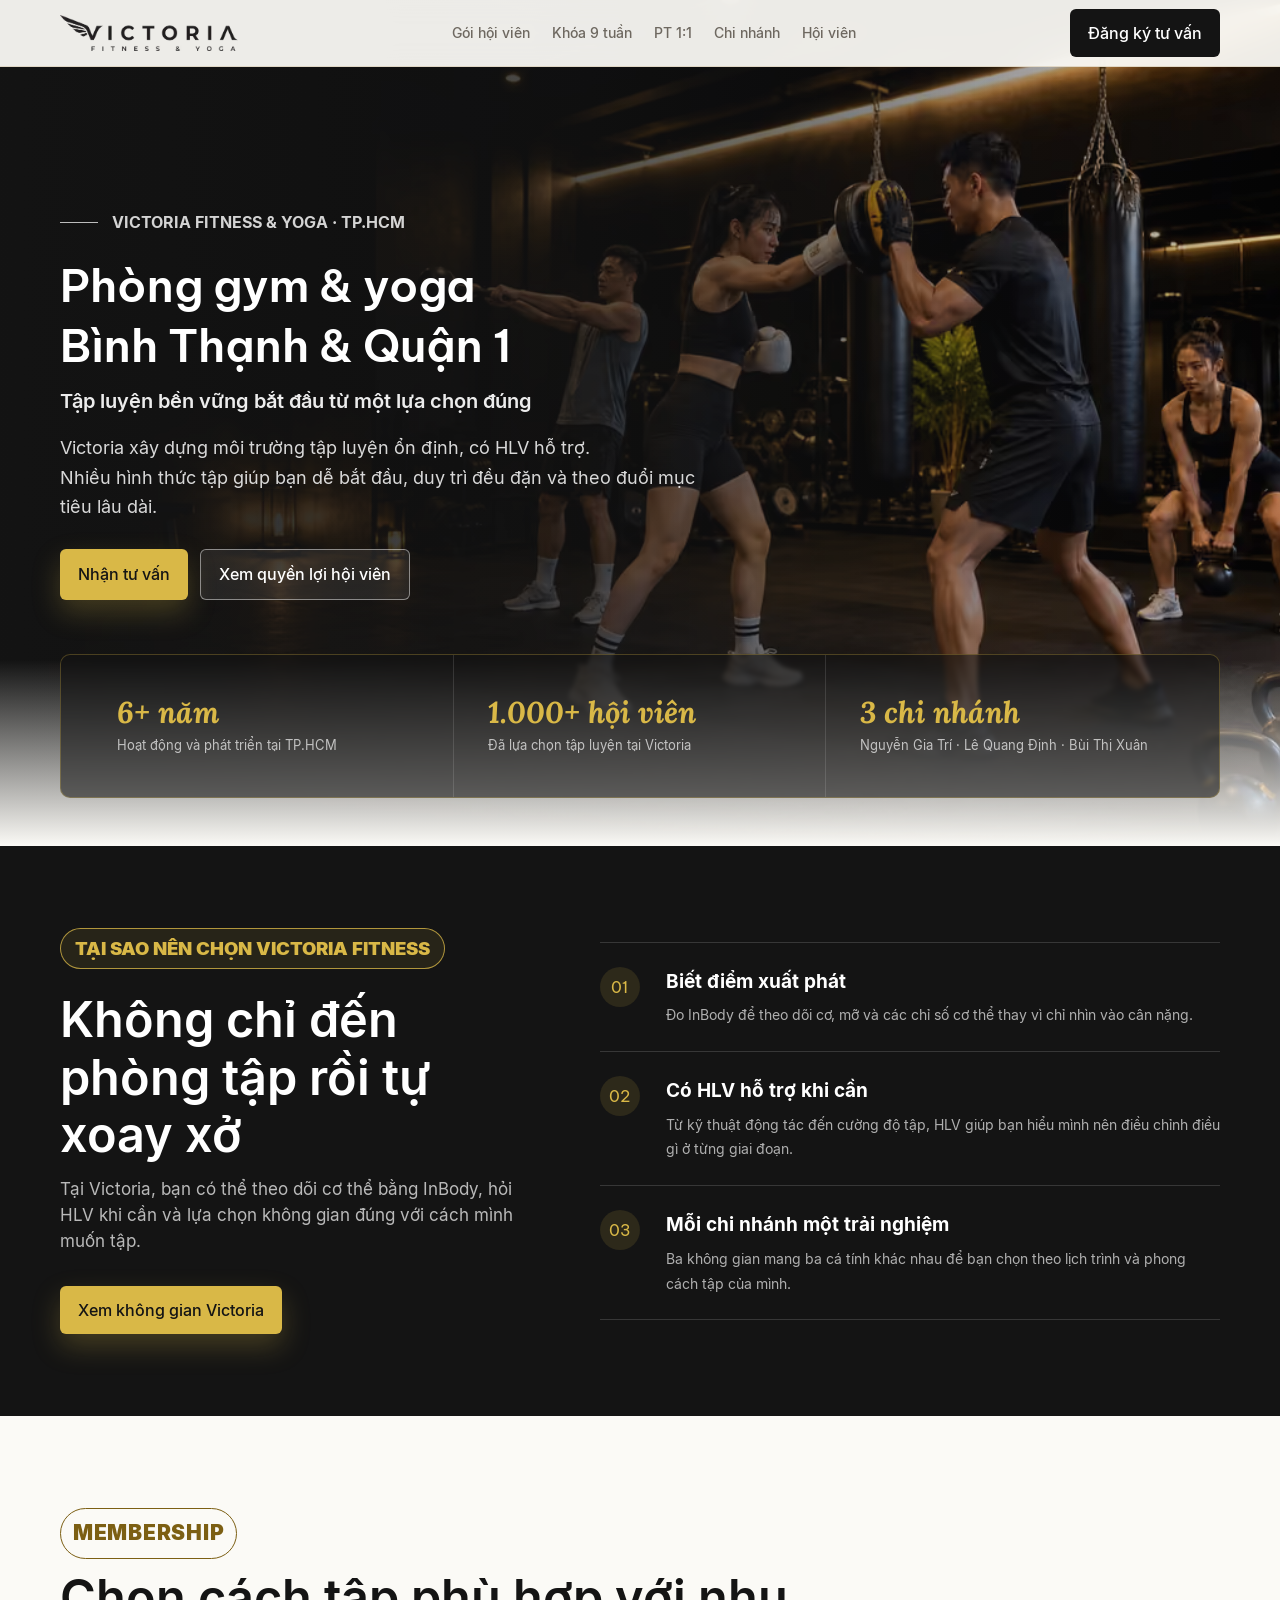
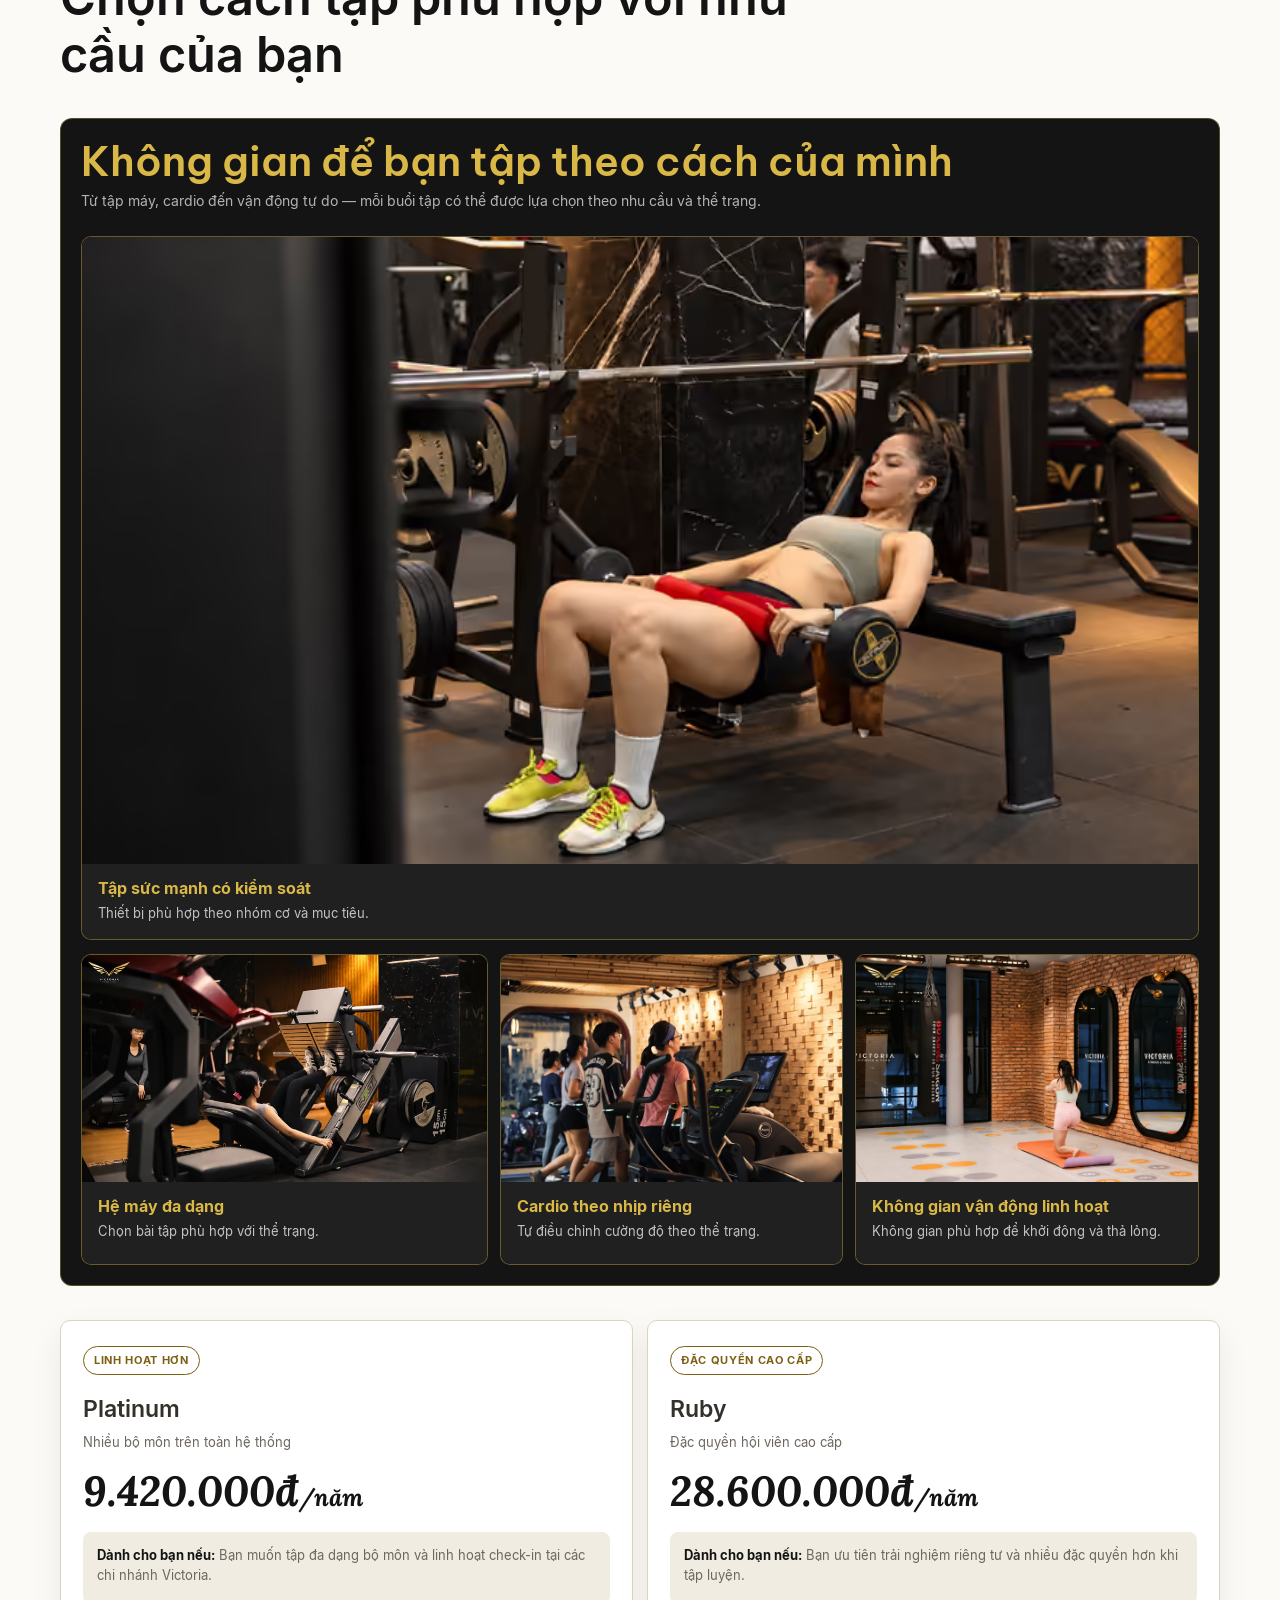
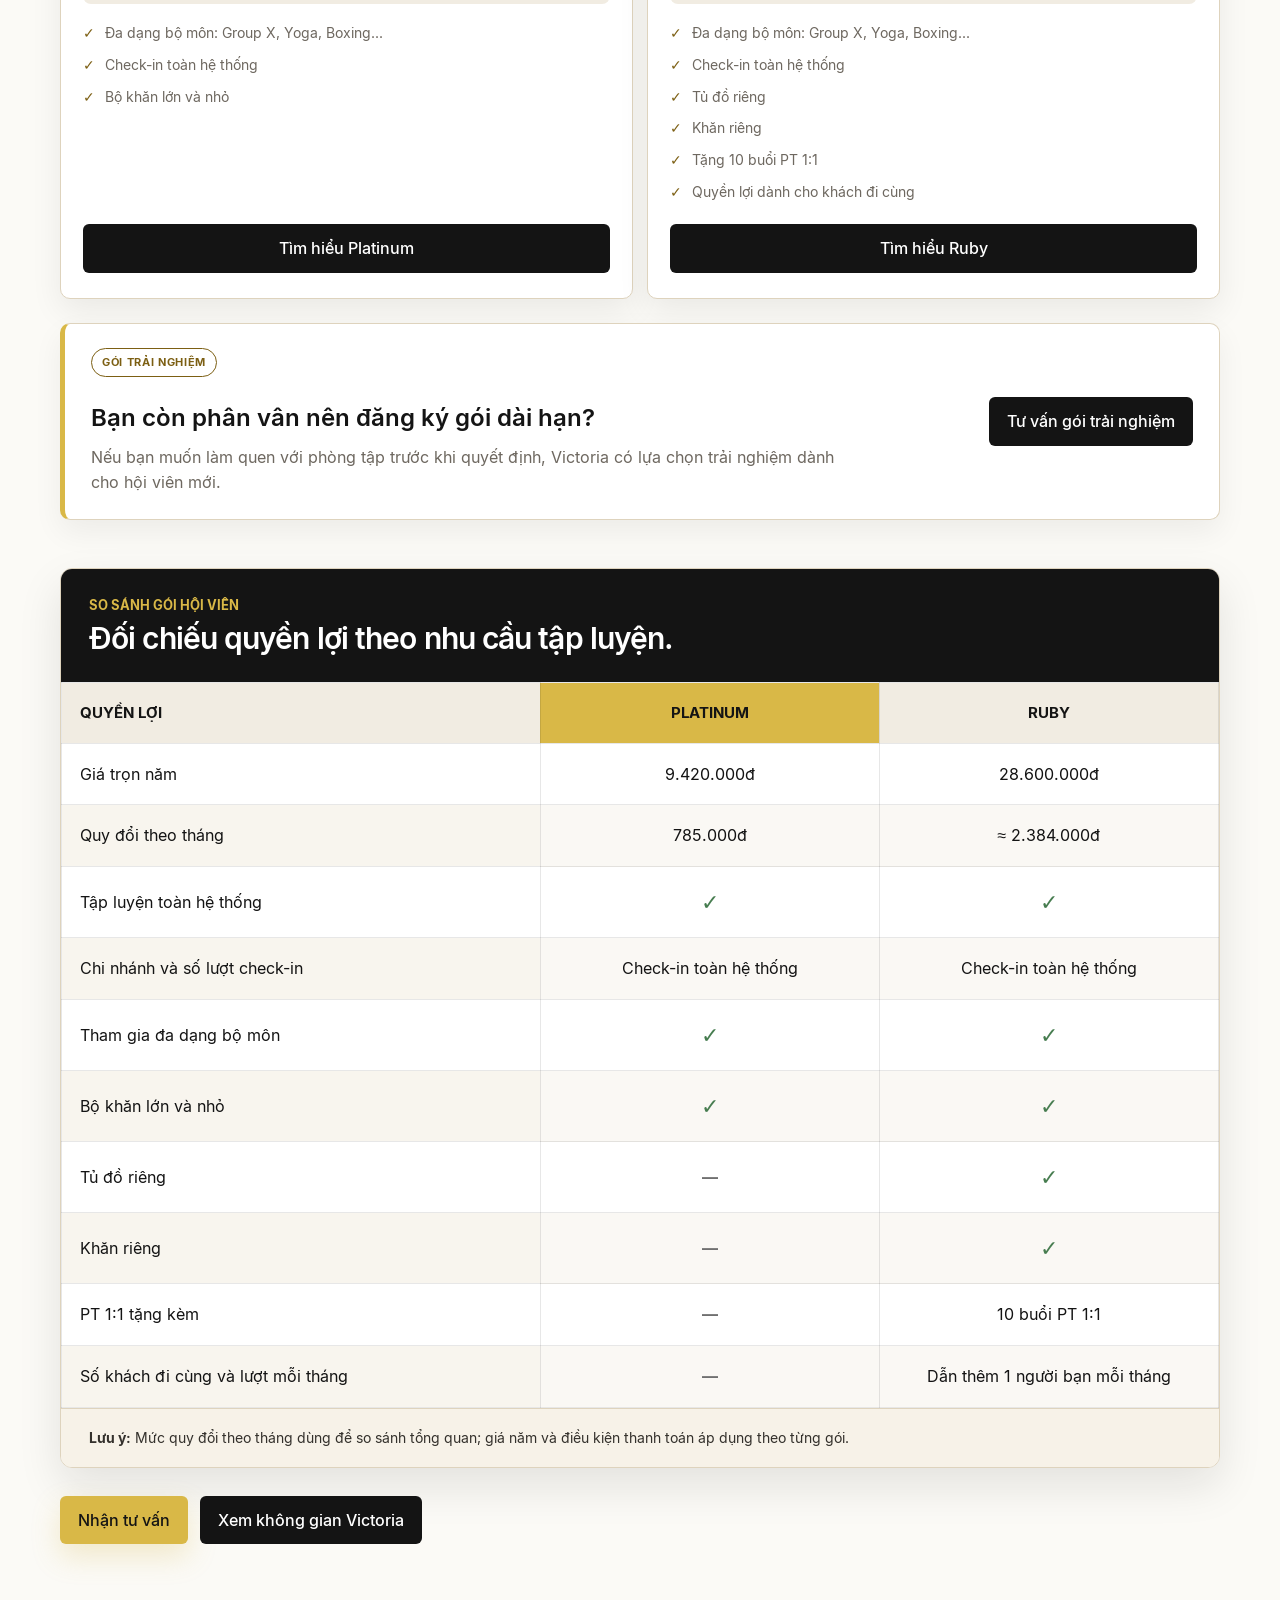
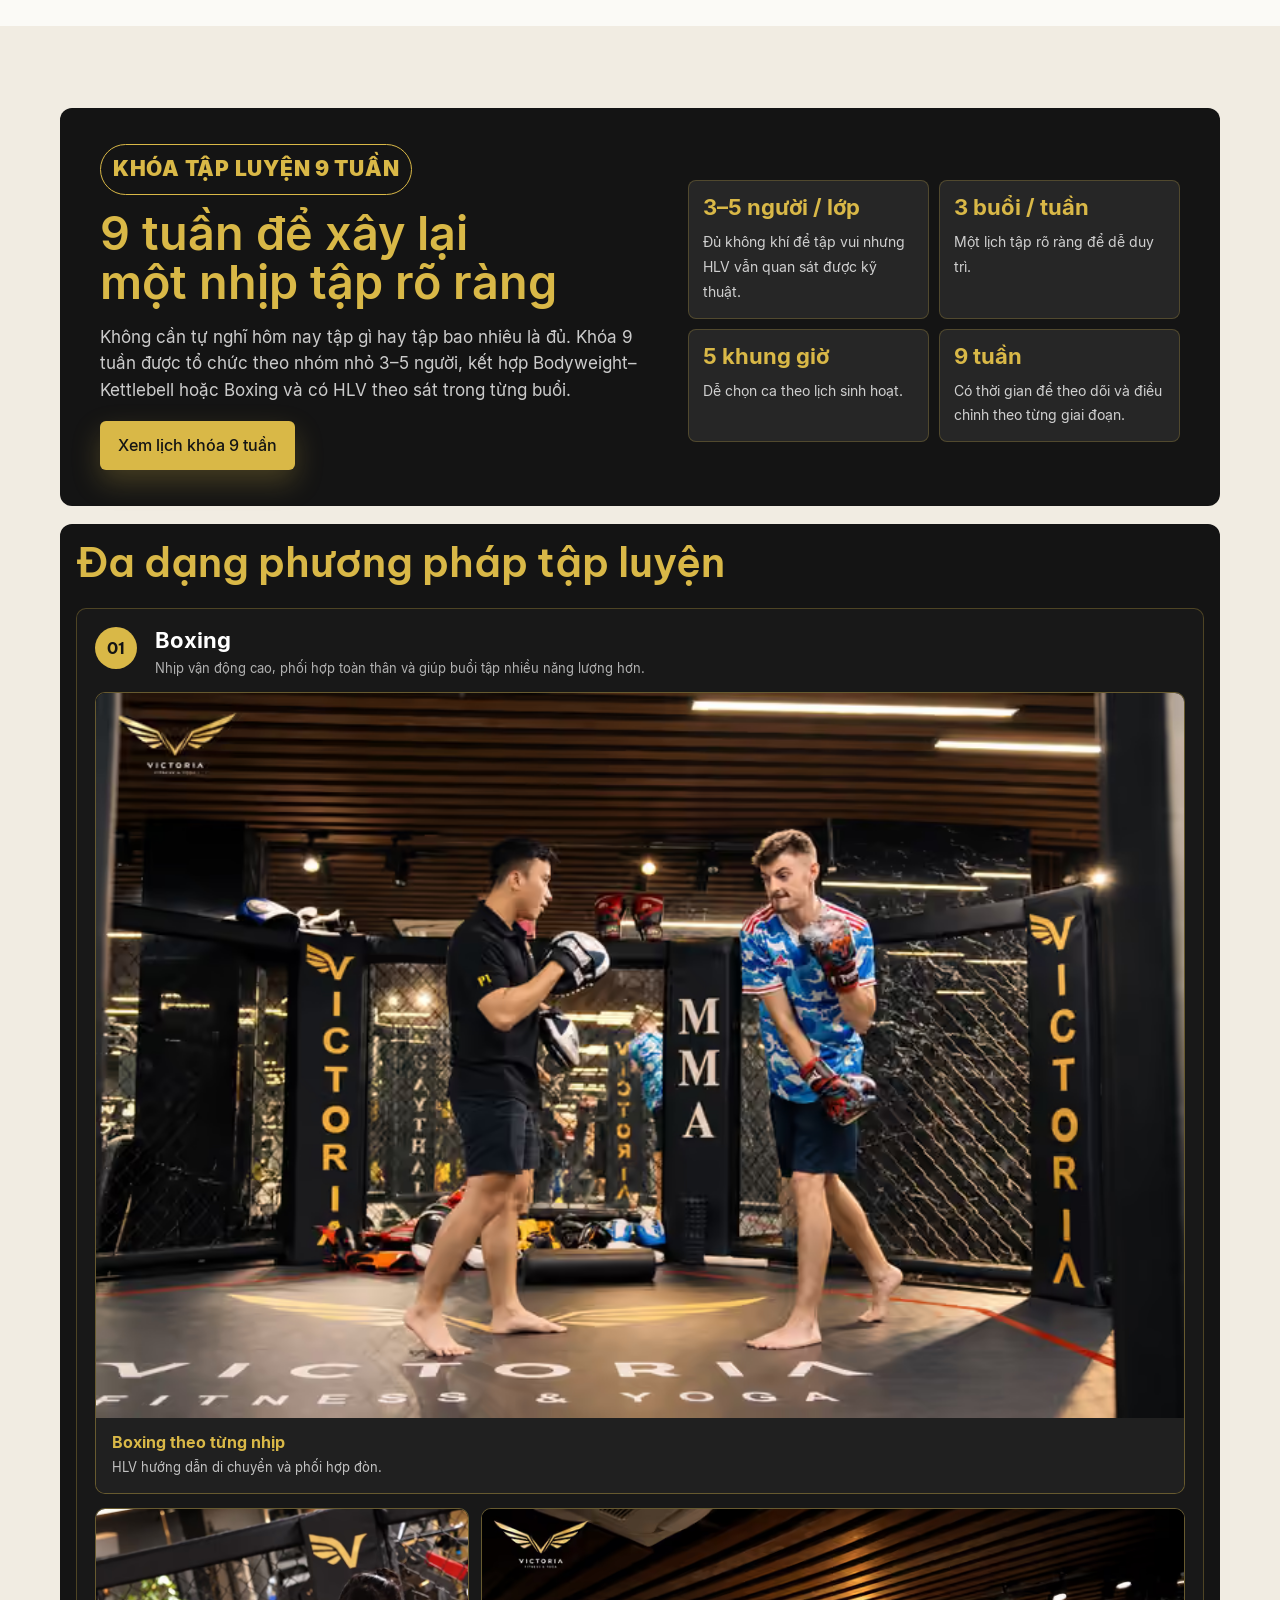
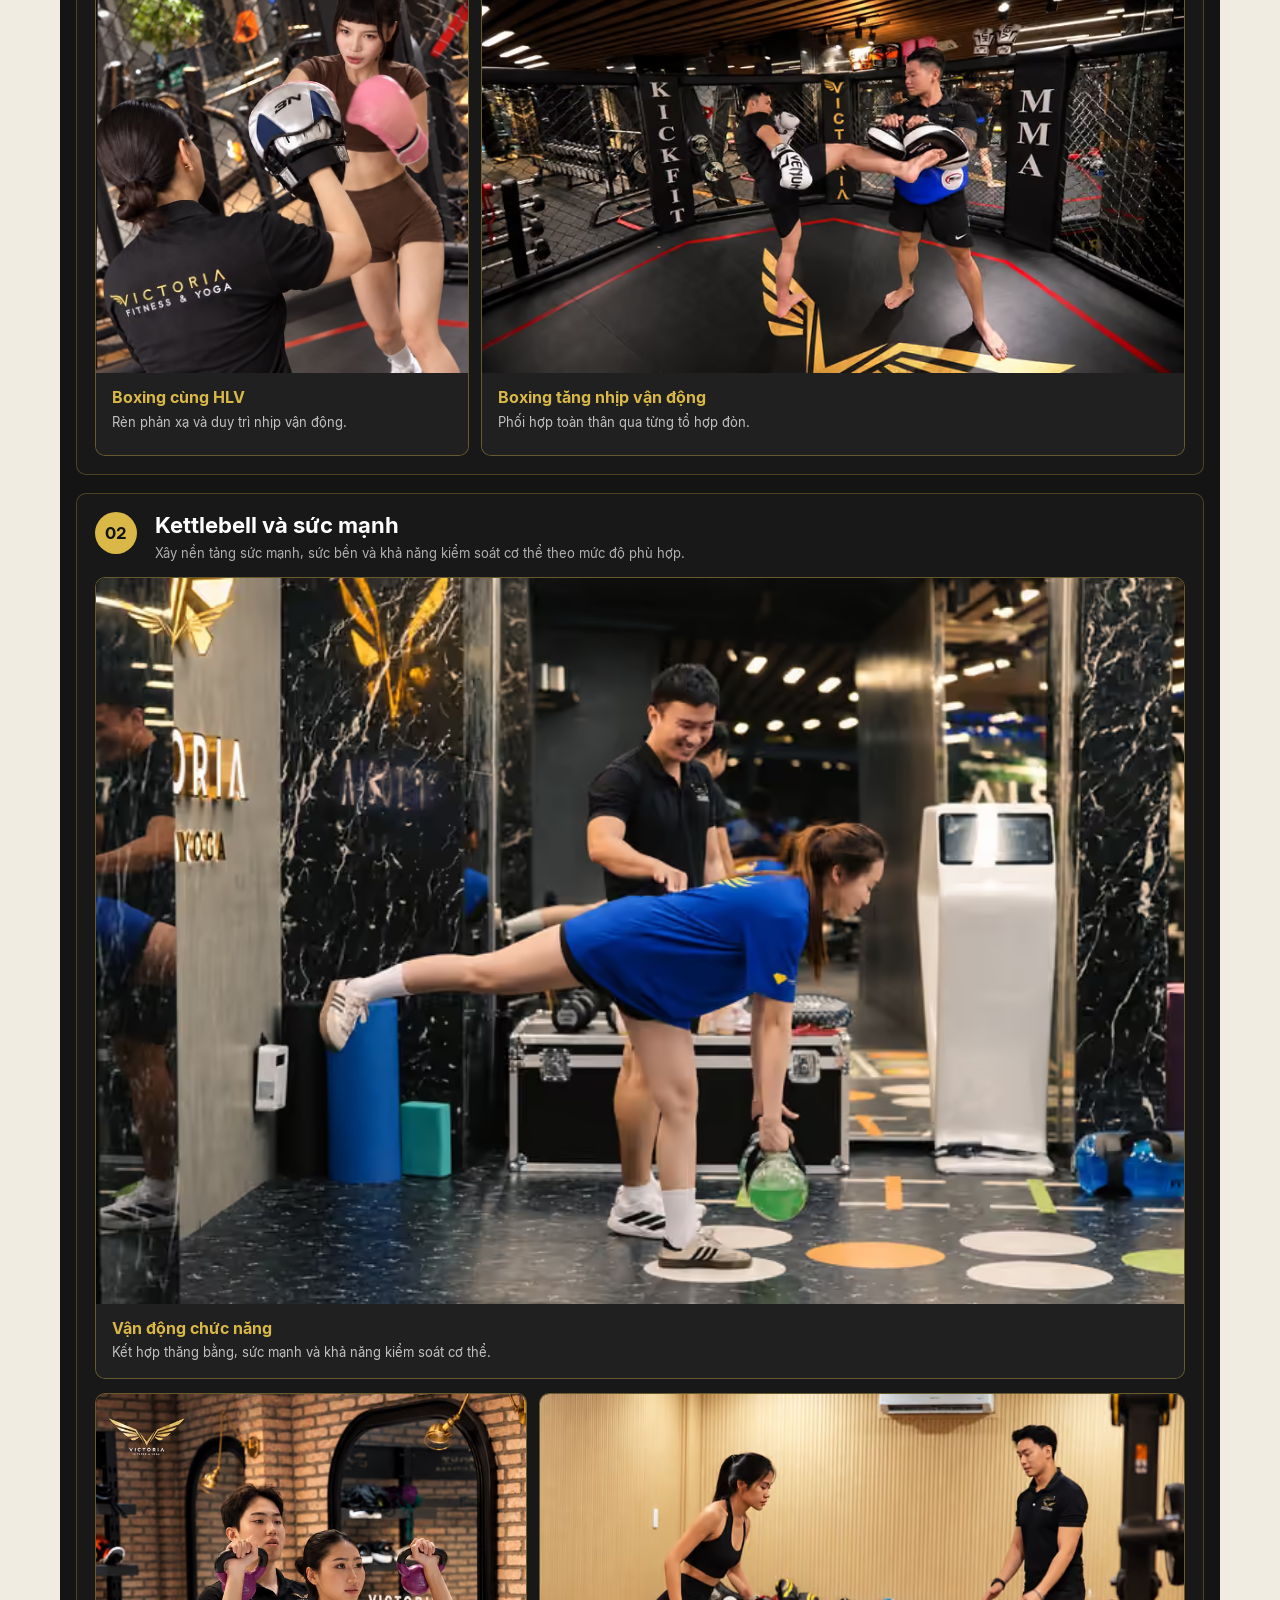
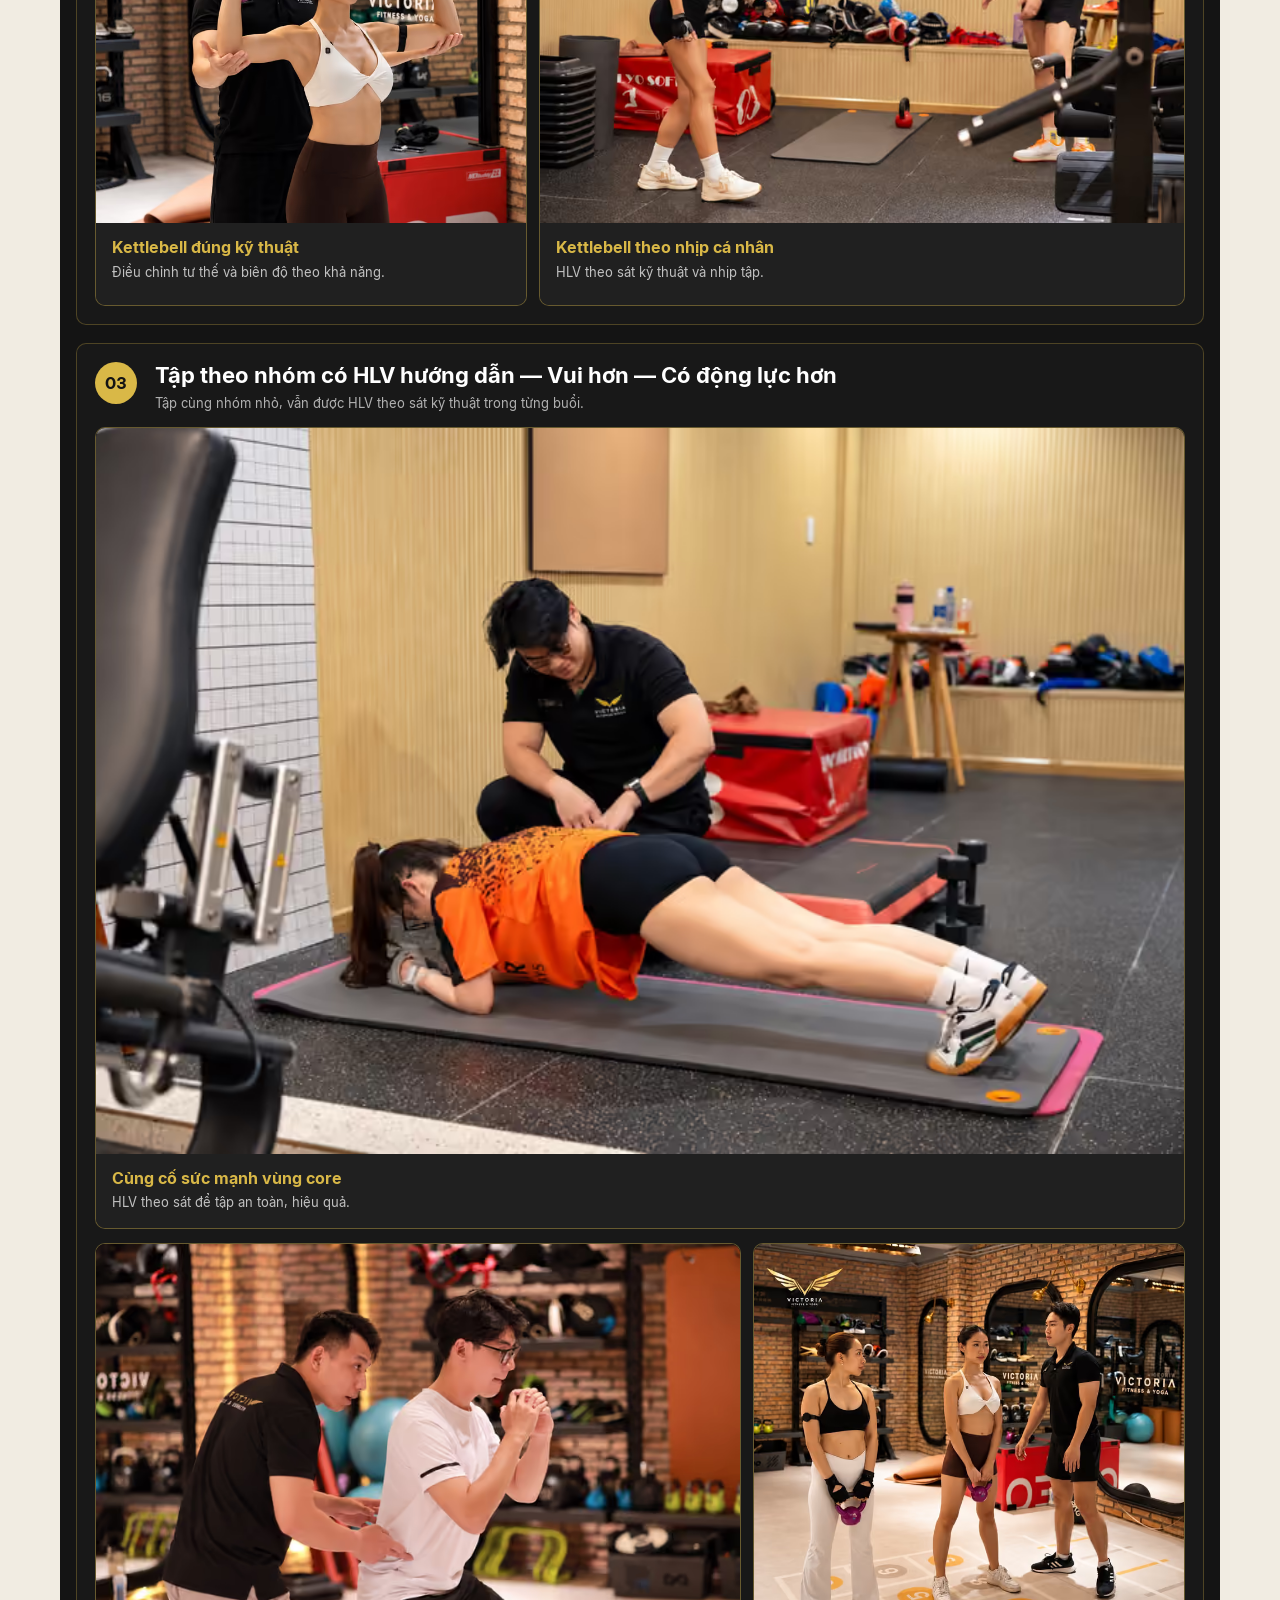
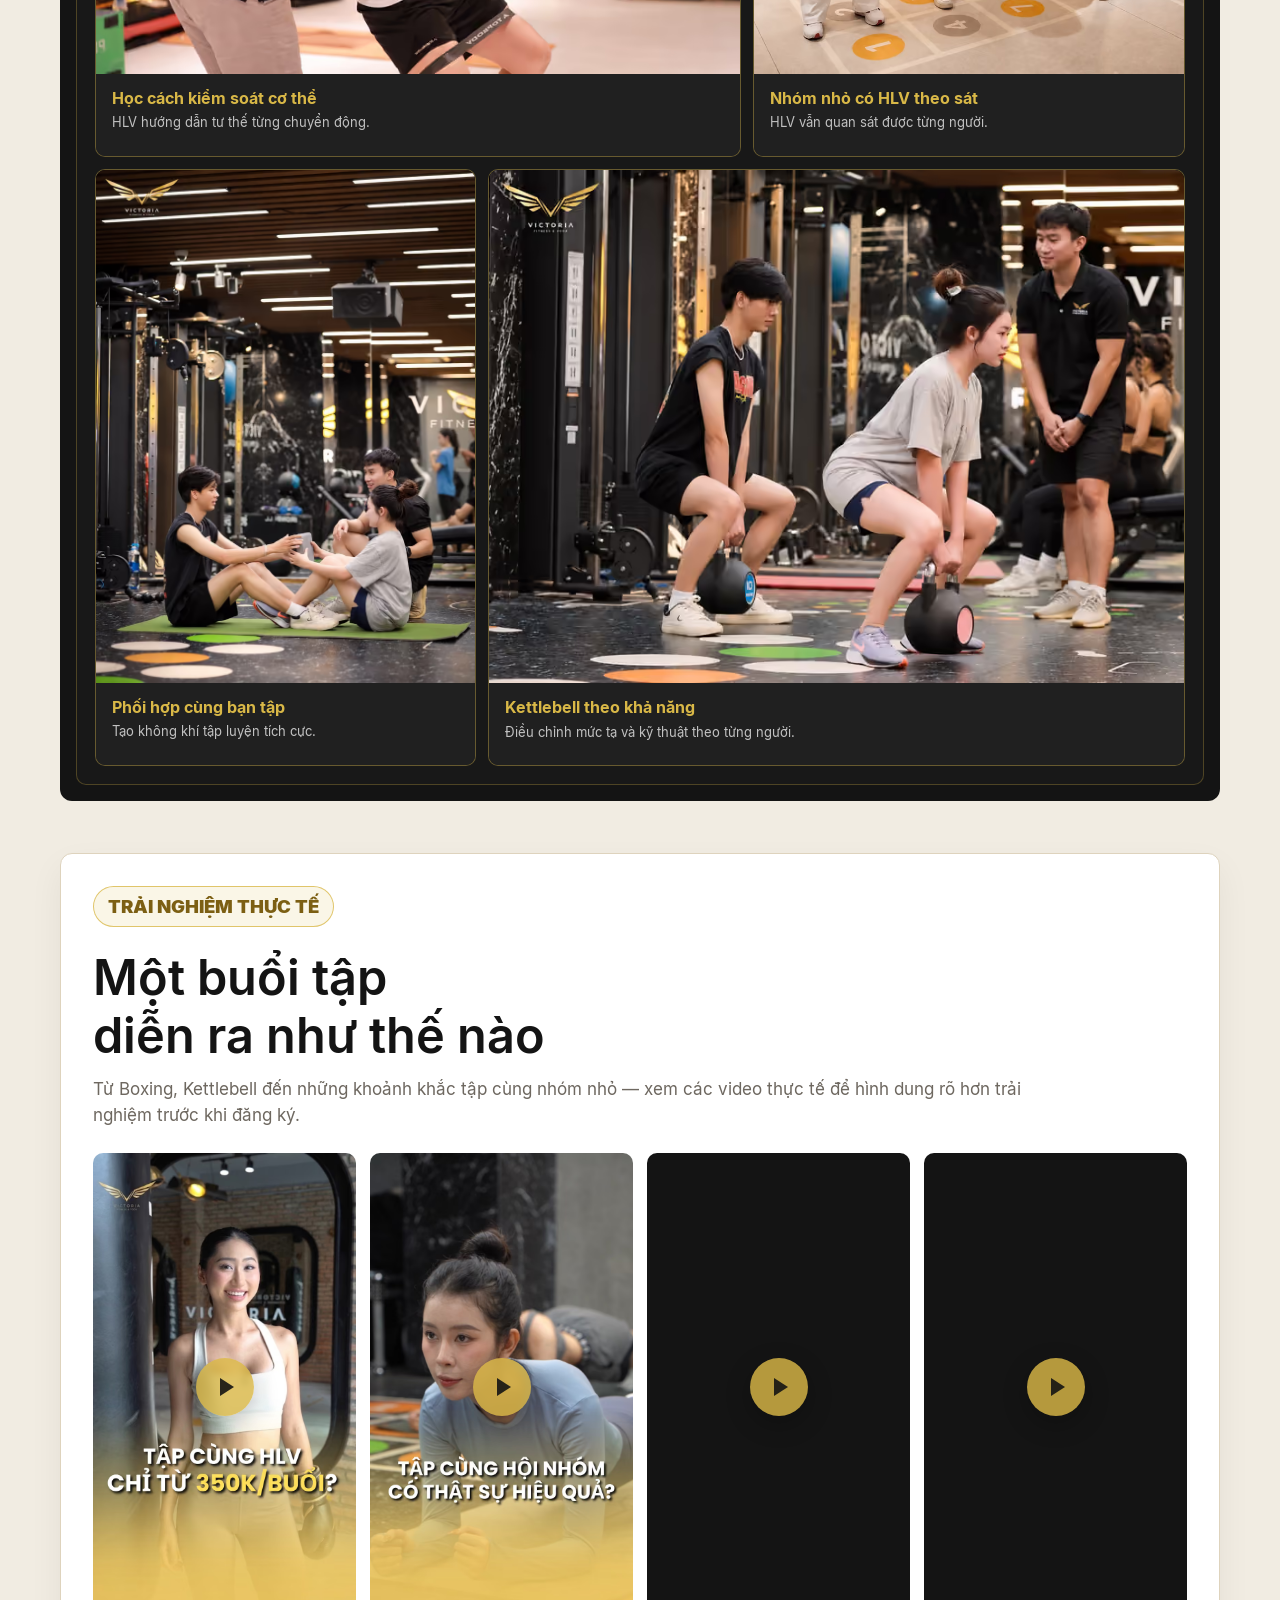
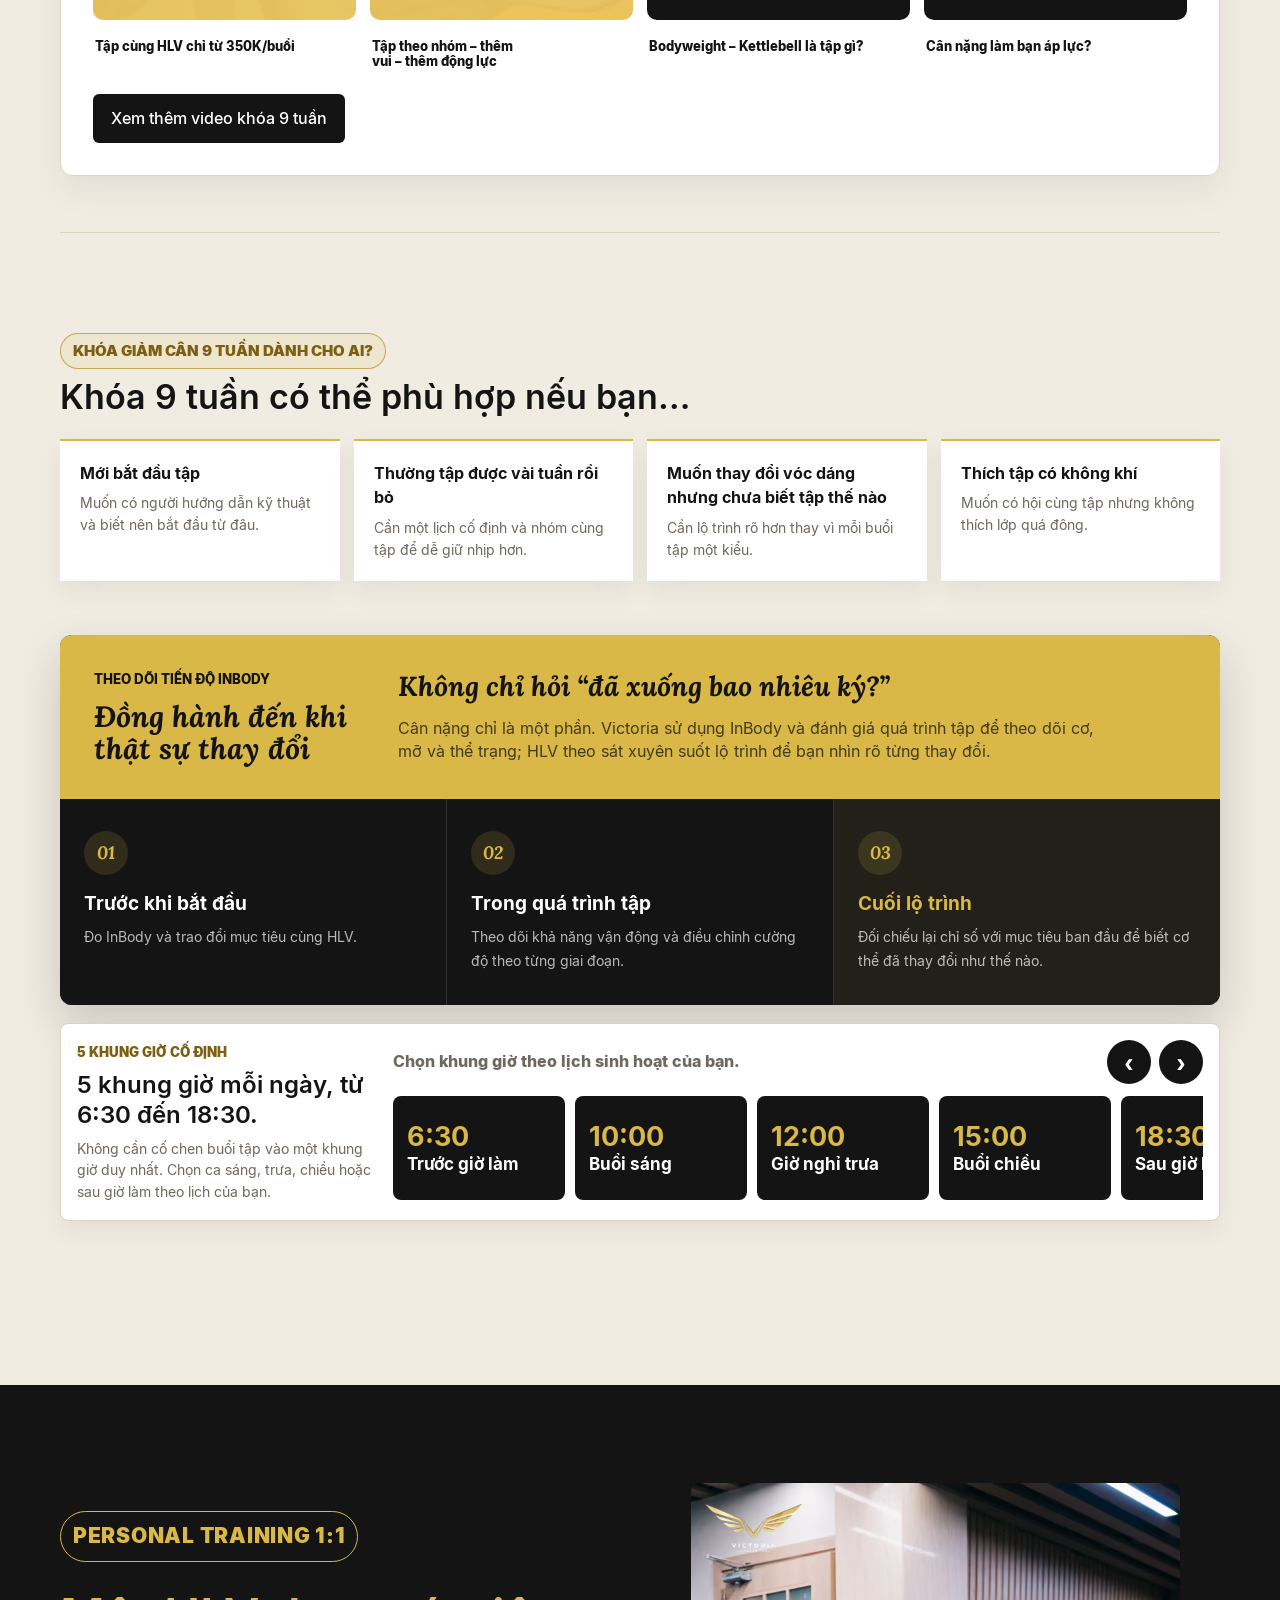
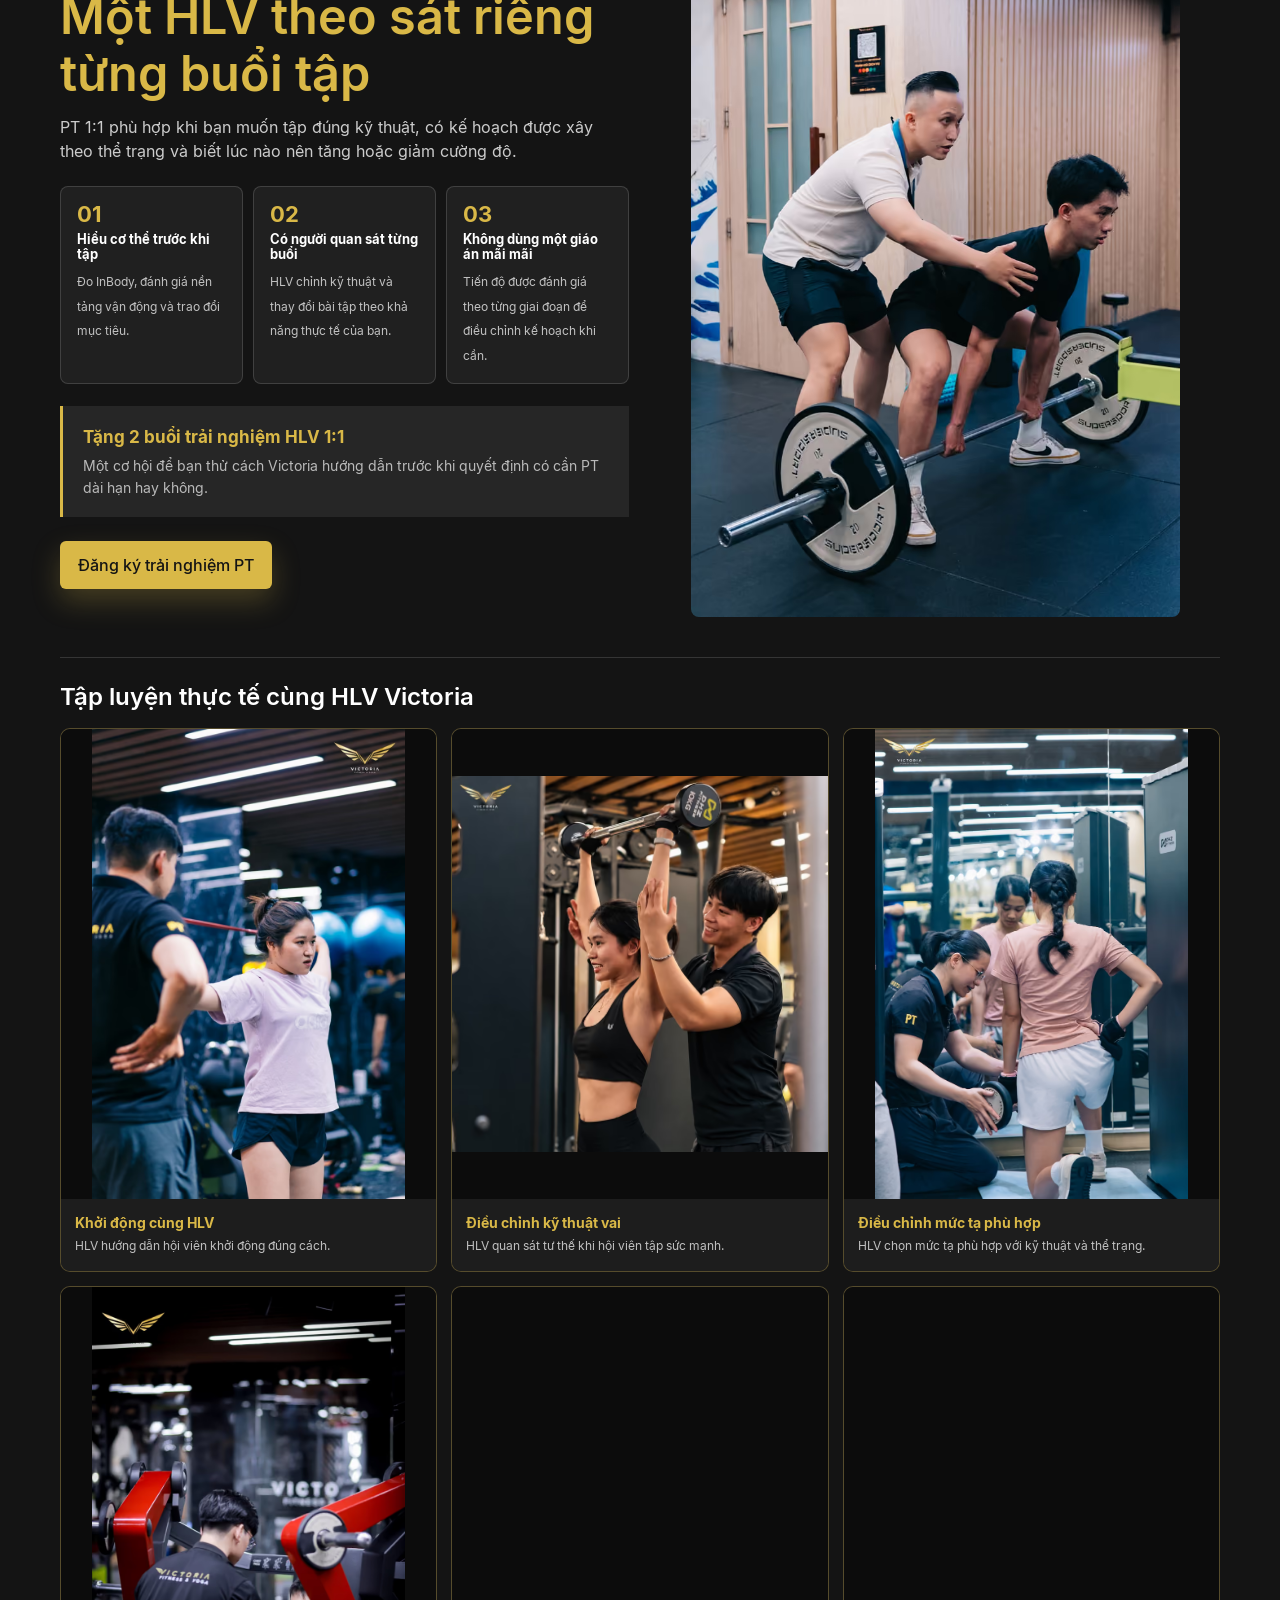
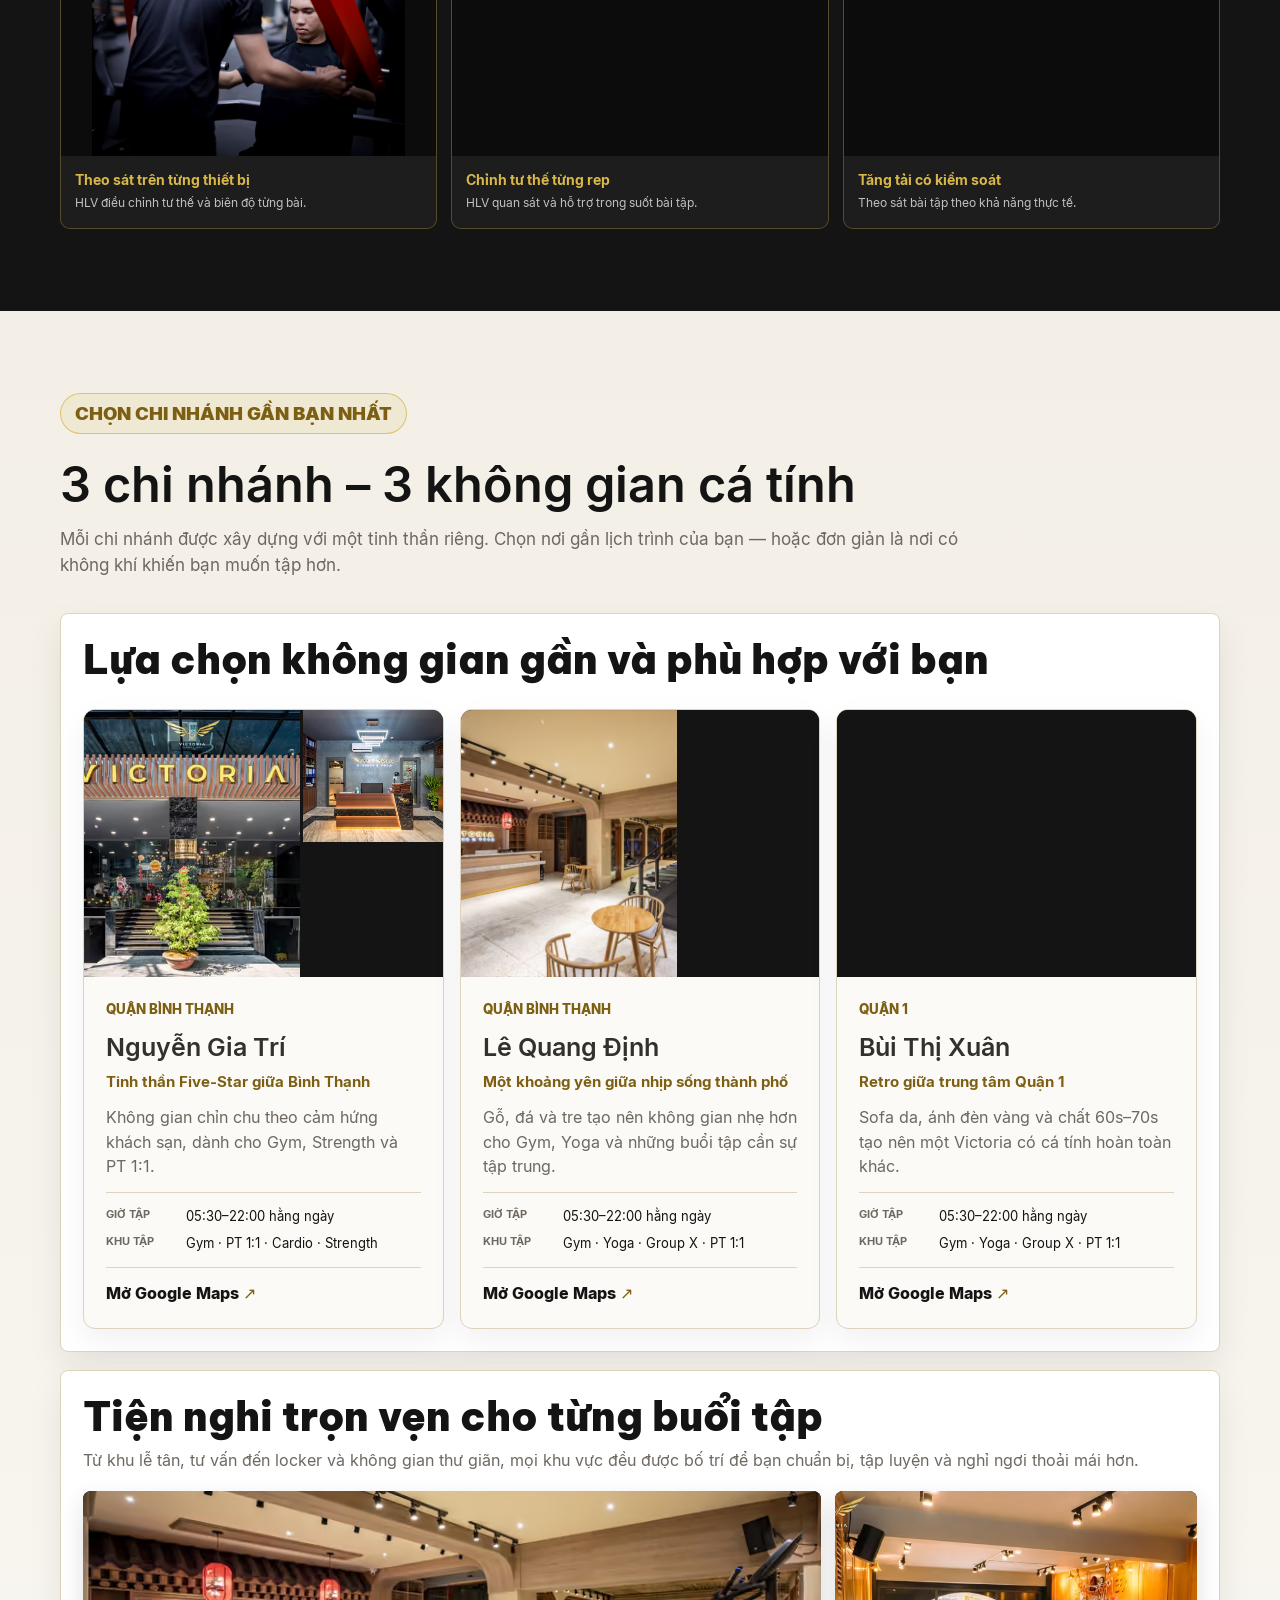
==== commit 92fe172b: "Merge pull request #4 from victoriafitnessyoga/cursor/victoria-contrast-98cb 3. Text contrast on lig" ====
--- a/index.html
+++ b/index.html
@@ -185,13 +185,13 @@
       --soft: #f1ece2;
       --line: #ded3bd;
       --gold: #d9b847;
-      --gold-dark: #a67f19;
+      --gold-dark: #7c5f13;
       --promo-red: #141414;
       --promo-blue: #123f95;
       --red: #961d1a;
       --green: #176b4d;
       --text: #34312c;
-      --muted: #756f66;
+      --muted: #6e6860;
       --white: #fff;
       --shadow: 0 18px 44px rgba(20, 20, 20, .18);
     }
@@ -394,7 +394,7 @@
       border: 1px solid rgba(169, 130, 18, .62);
       border-radius: 999px;
       background: rgba(217, 184, 71, .12);
-      color: #9a7310;
+      color: var(--gold-dark);
       font-size: 15px;
       font-weight: 900;
       line-height: 1.2;
@@ -1016,6 +1016,8 @@
       container-type: inline-size;
     }
 
+    .membership-table-section > .shell > .section-head .product-eyebrow { color: var(--gold-dark); }
+
     .product-eyebrow {
       display: inline-flex;
       width: fit-content;
@@ -1195,7 +1197,7 @@
     }
 
     .check {
-      color: #7ee08f;
+      color: #477d50;
       font-size: 22px;
       font-weight: 950;
     }
@@ -2274,7 +2276,7 @@
     .compare-title-row h3 { margin:6px 0 0; color:var(--white); font-size:30px; letter-spacing:-.03em; }
     .compare-table th:not(:first-child) { text-align:center; }
     .compare-table td:not(:first-child) { text-align:center; }
-    .compare-table .no { color:#aaa; font-weight:700; }
+    .compare-table .no { color:#707070; font-weight:700; }
     .compare-note { margin:0; padding:18px 28px; border-top:1px solid var(--line); background:#f7f2e8; color:var(--text); font-size:14px; line-height:1.55; }
 
     .audience-heading { max-width:760px; margin-top:56px; }
@@ -3062,6 +3064,7 @@
       .branch-card-grid [data-branch-card].is-active-branch { display:grid; }
       .amenity-detail-toggle { margin-top:14px; }
       .carousel-status { display:flex; align-items:center; justify-content:center; gap:8px; min-height:28px; margin:8px 0 2px; color:var(--muted); font-size:12px; }
+      #pt .carousel-status { color: rgba(255,255,255,.86); }
       .carousel-status-dots { display:flex; gap:5px; }
       .carousel-status-dot { width:6px; height:6px; border-radius:50%; background:var(--line); transition:width .2s ease, background .2s ease; }
       .carousel-status-dot.is-active { width:18px; border-radius:999px; background:var(--gold-dark); }
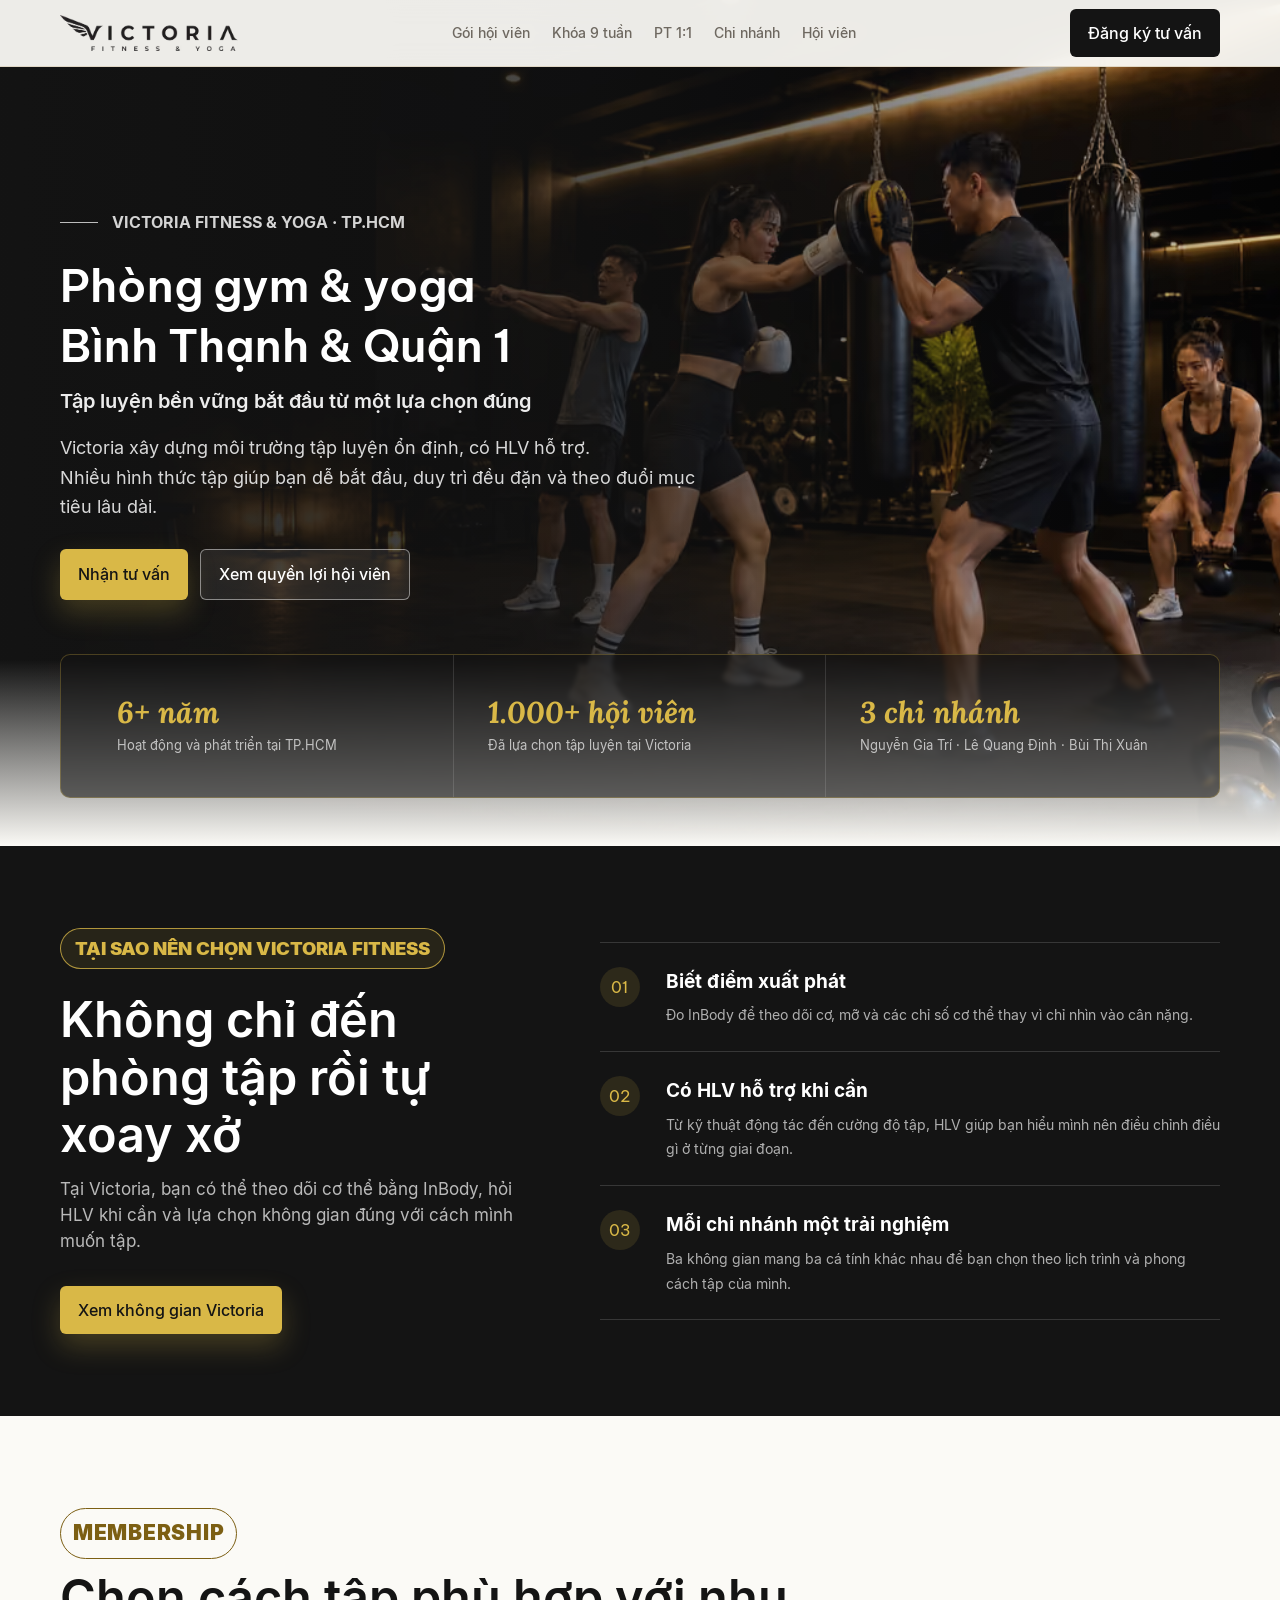
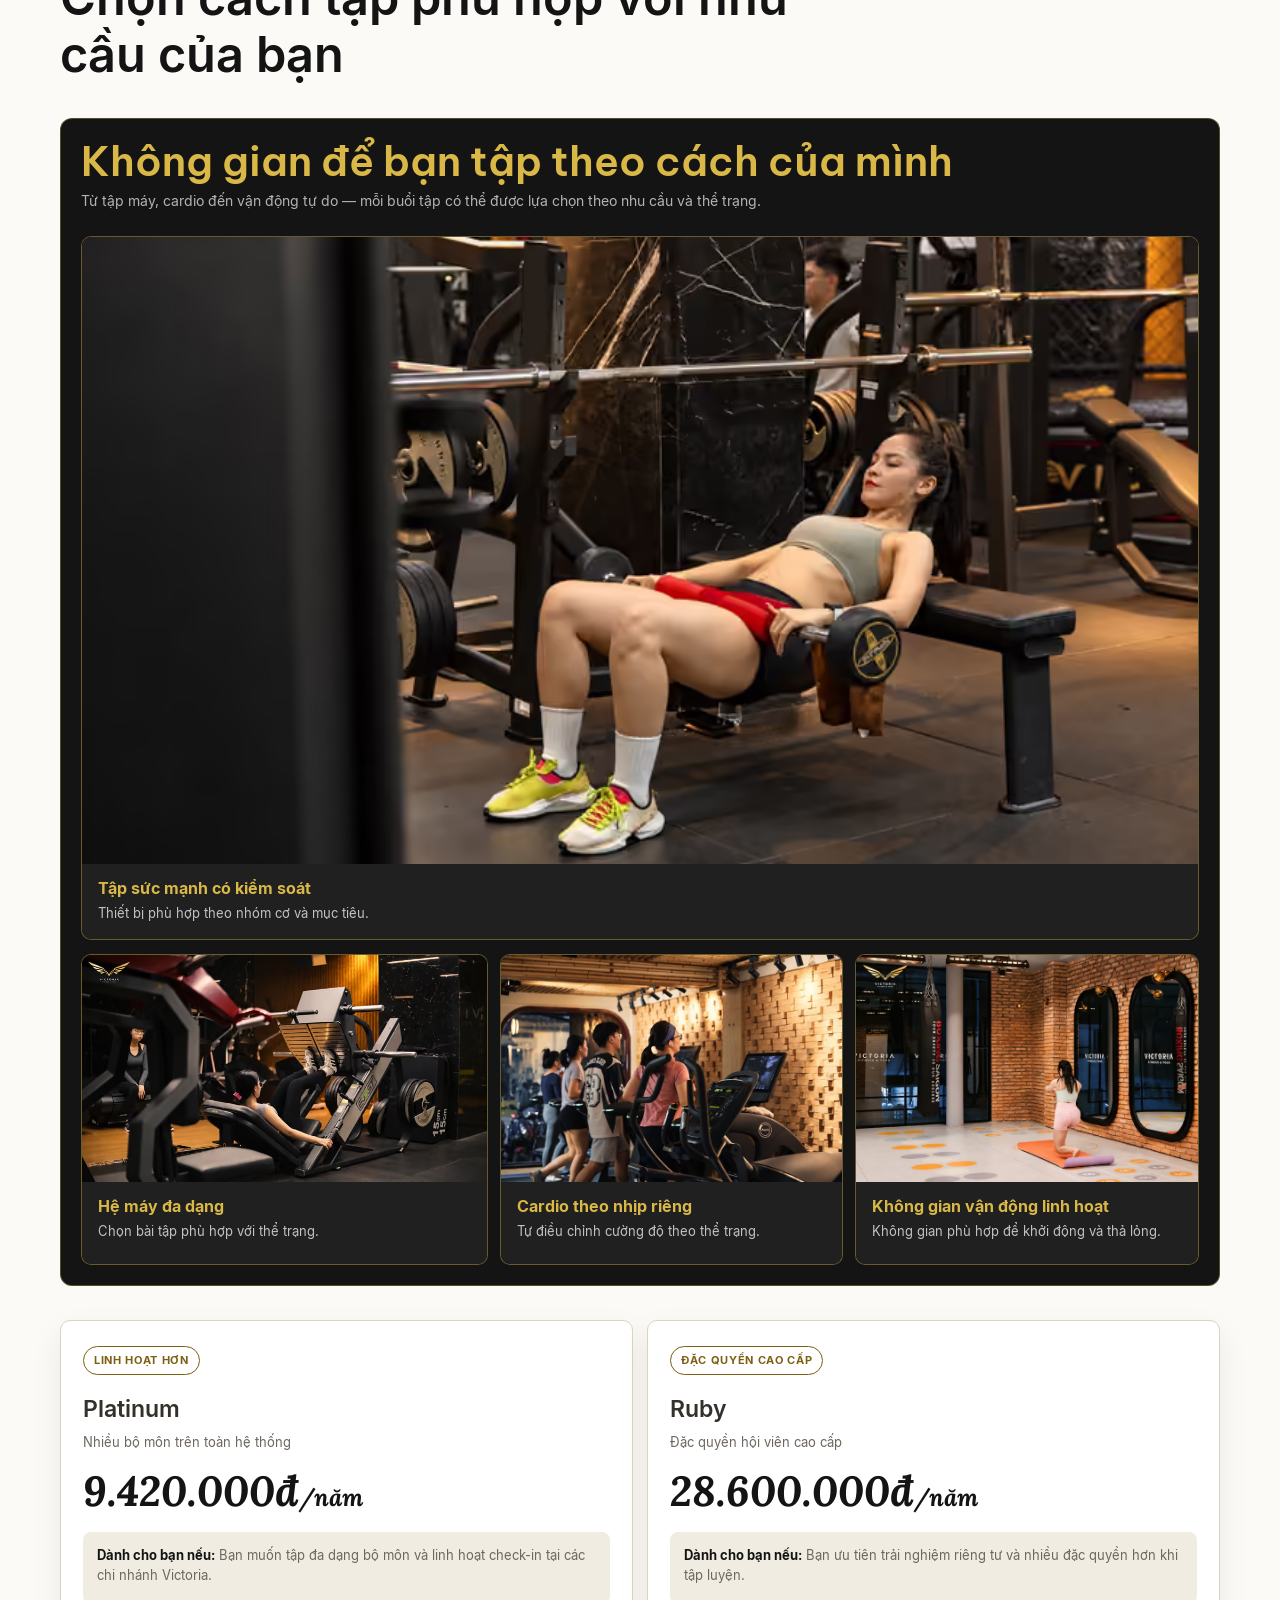
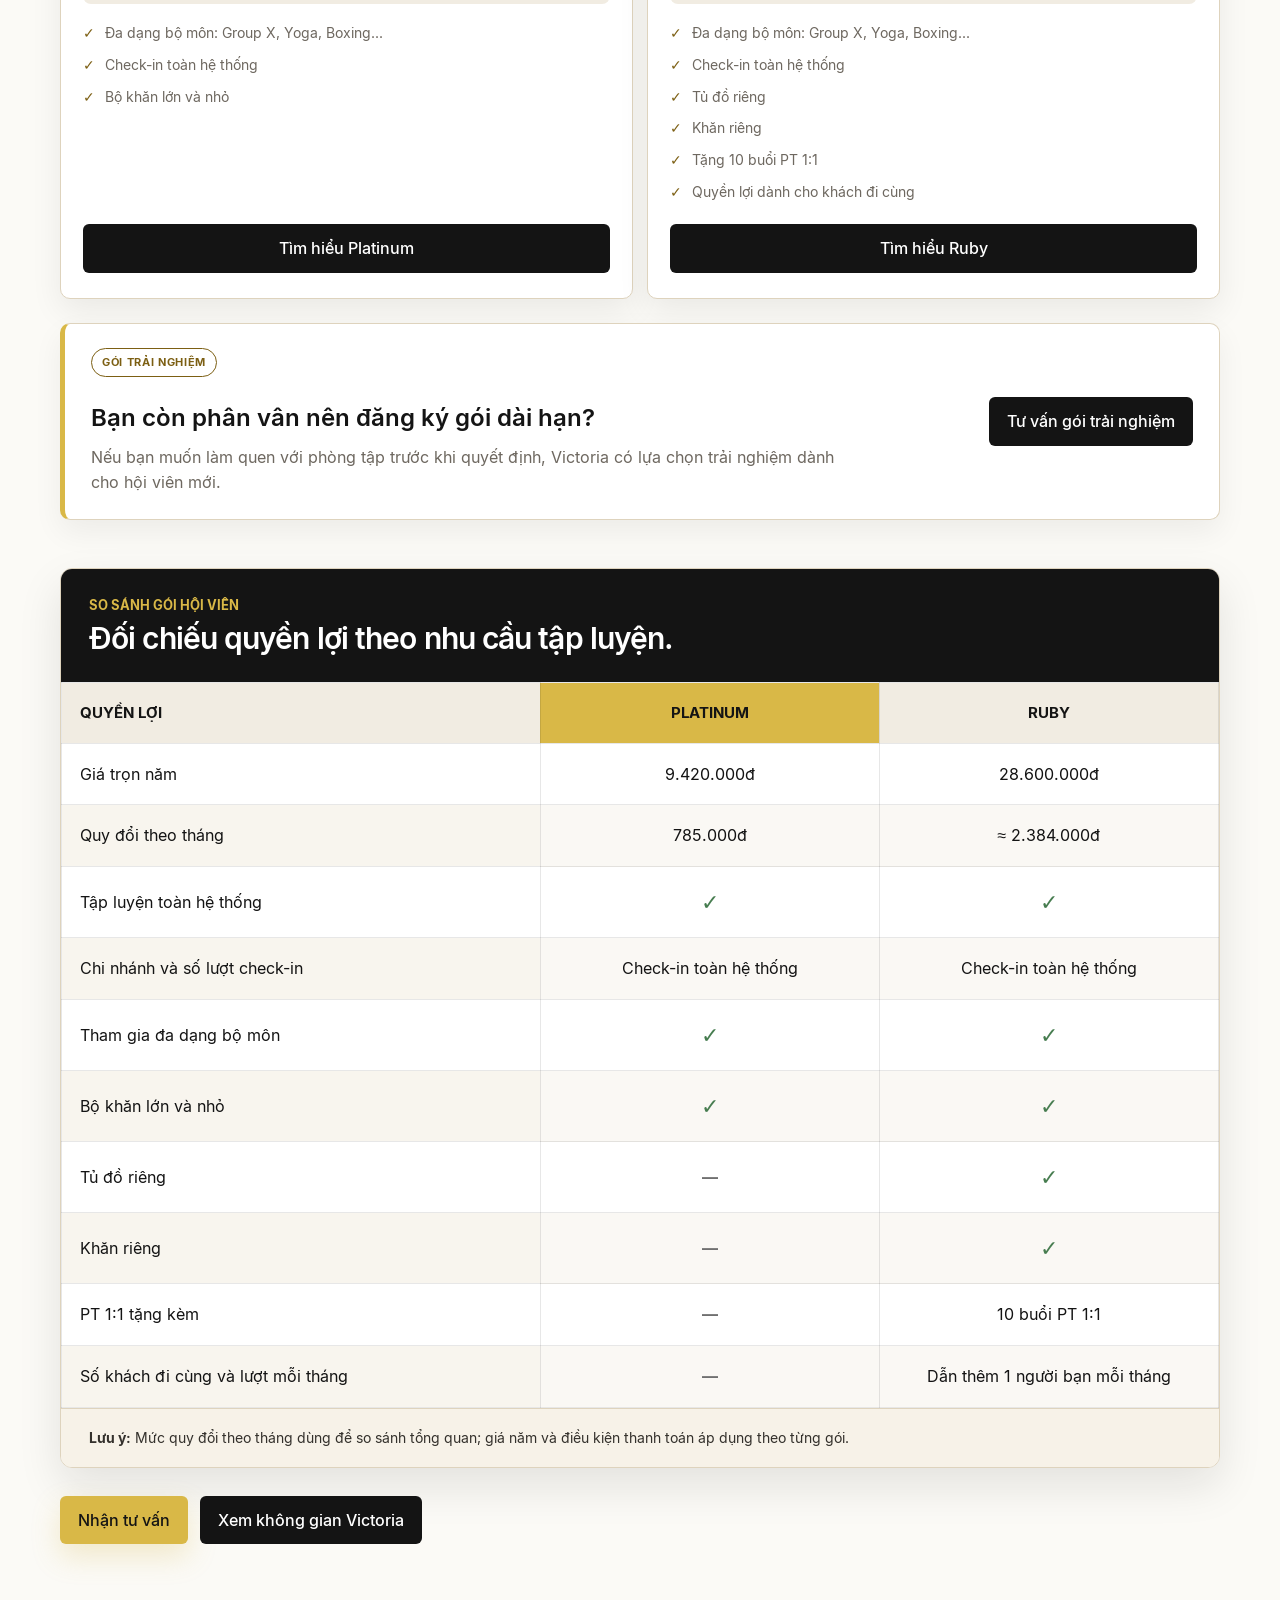
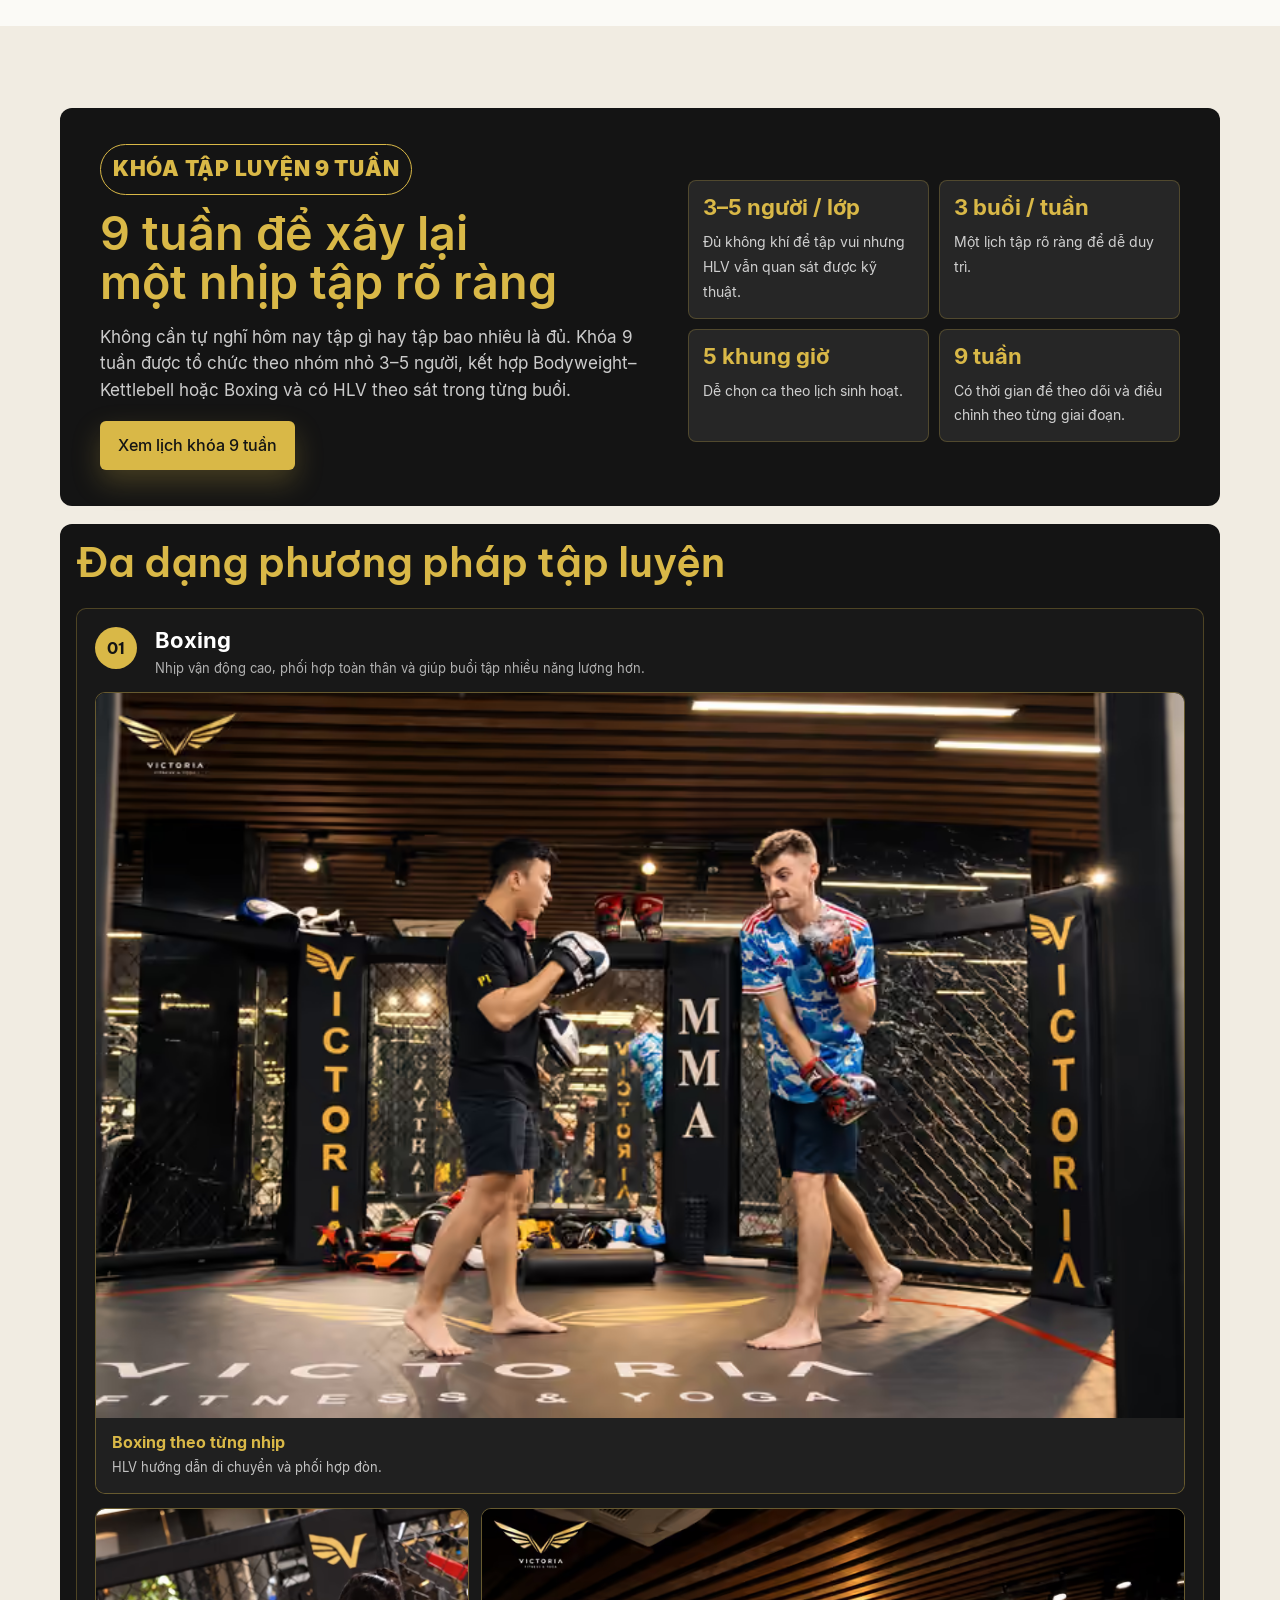
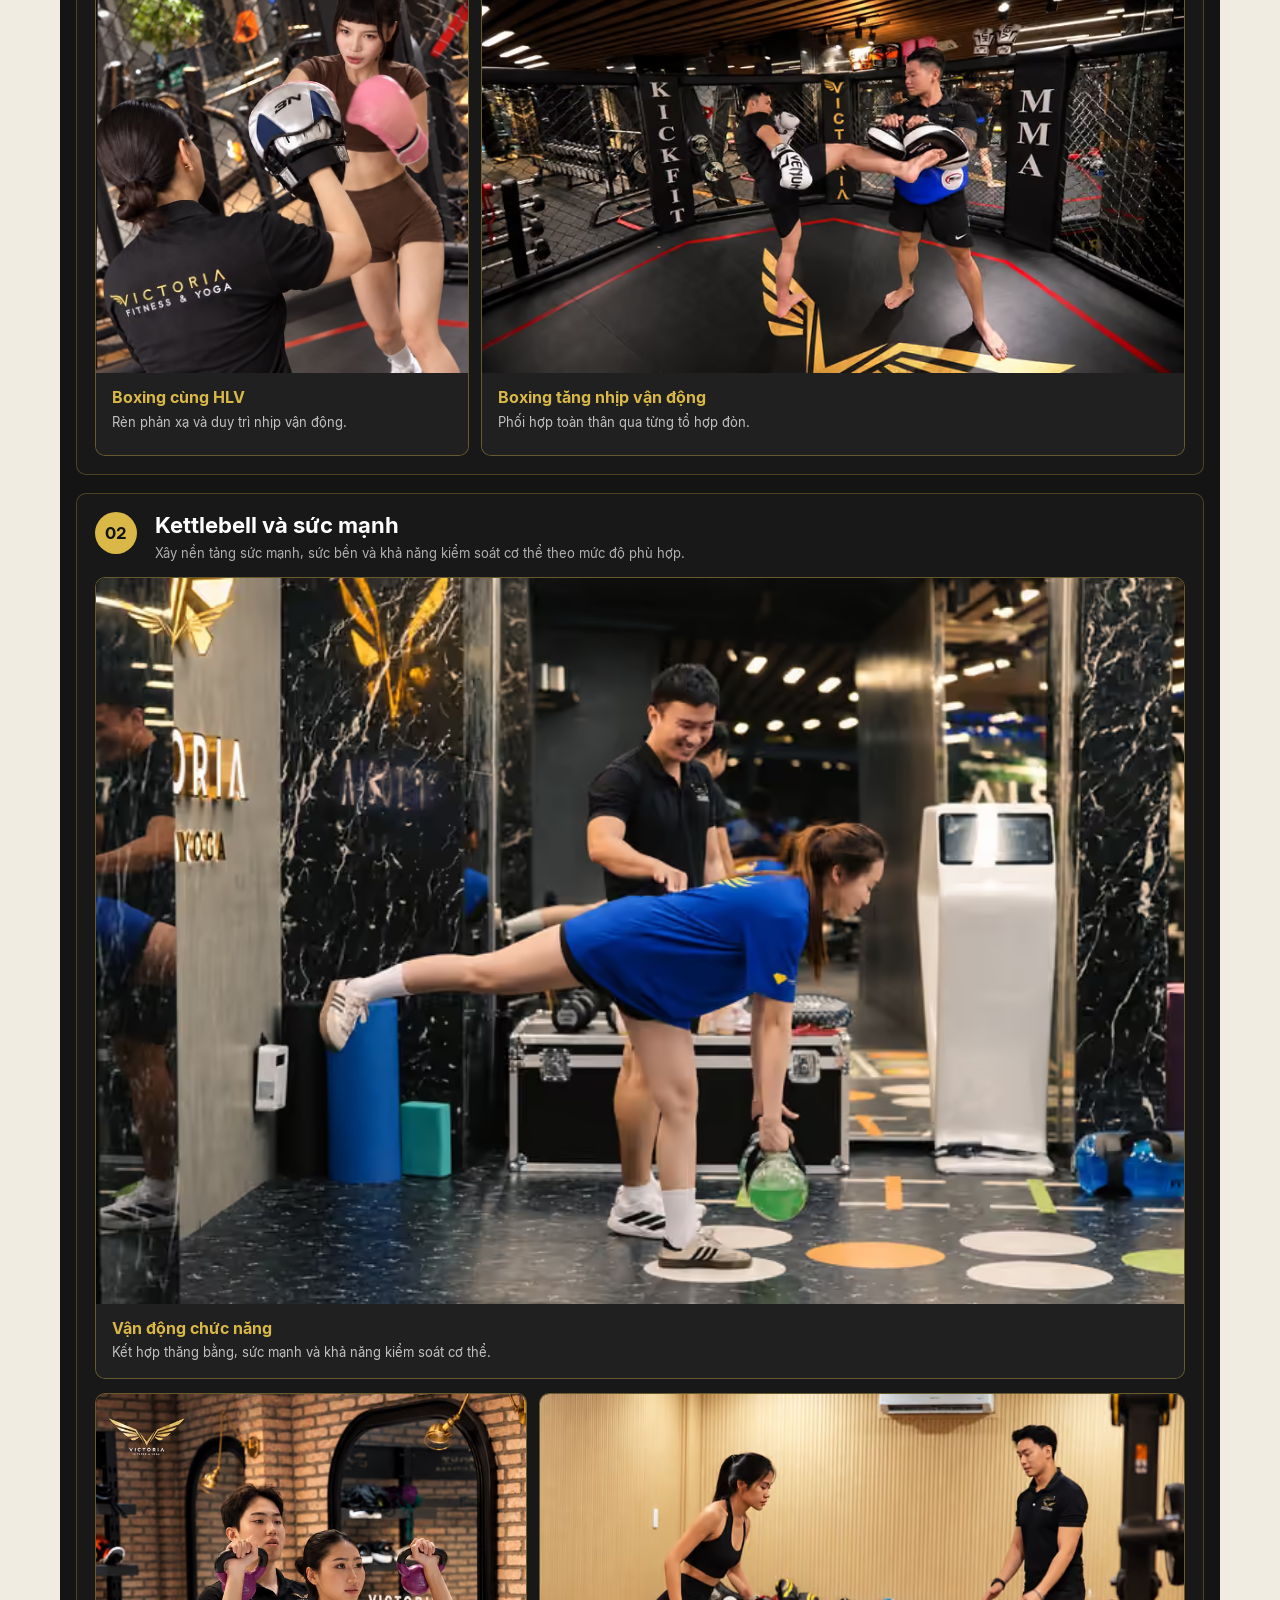
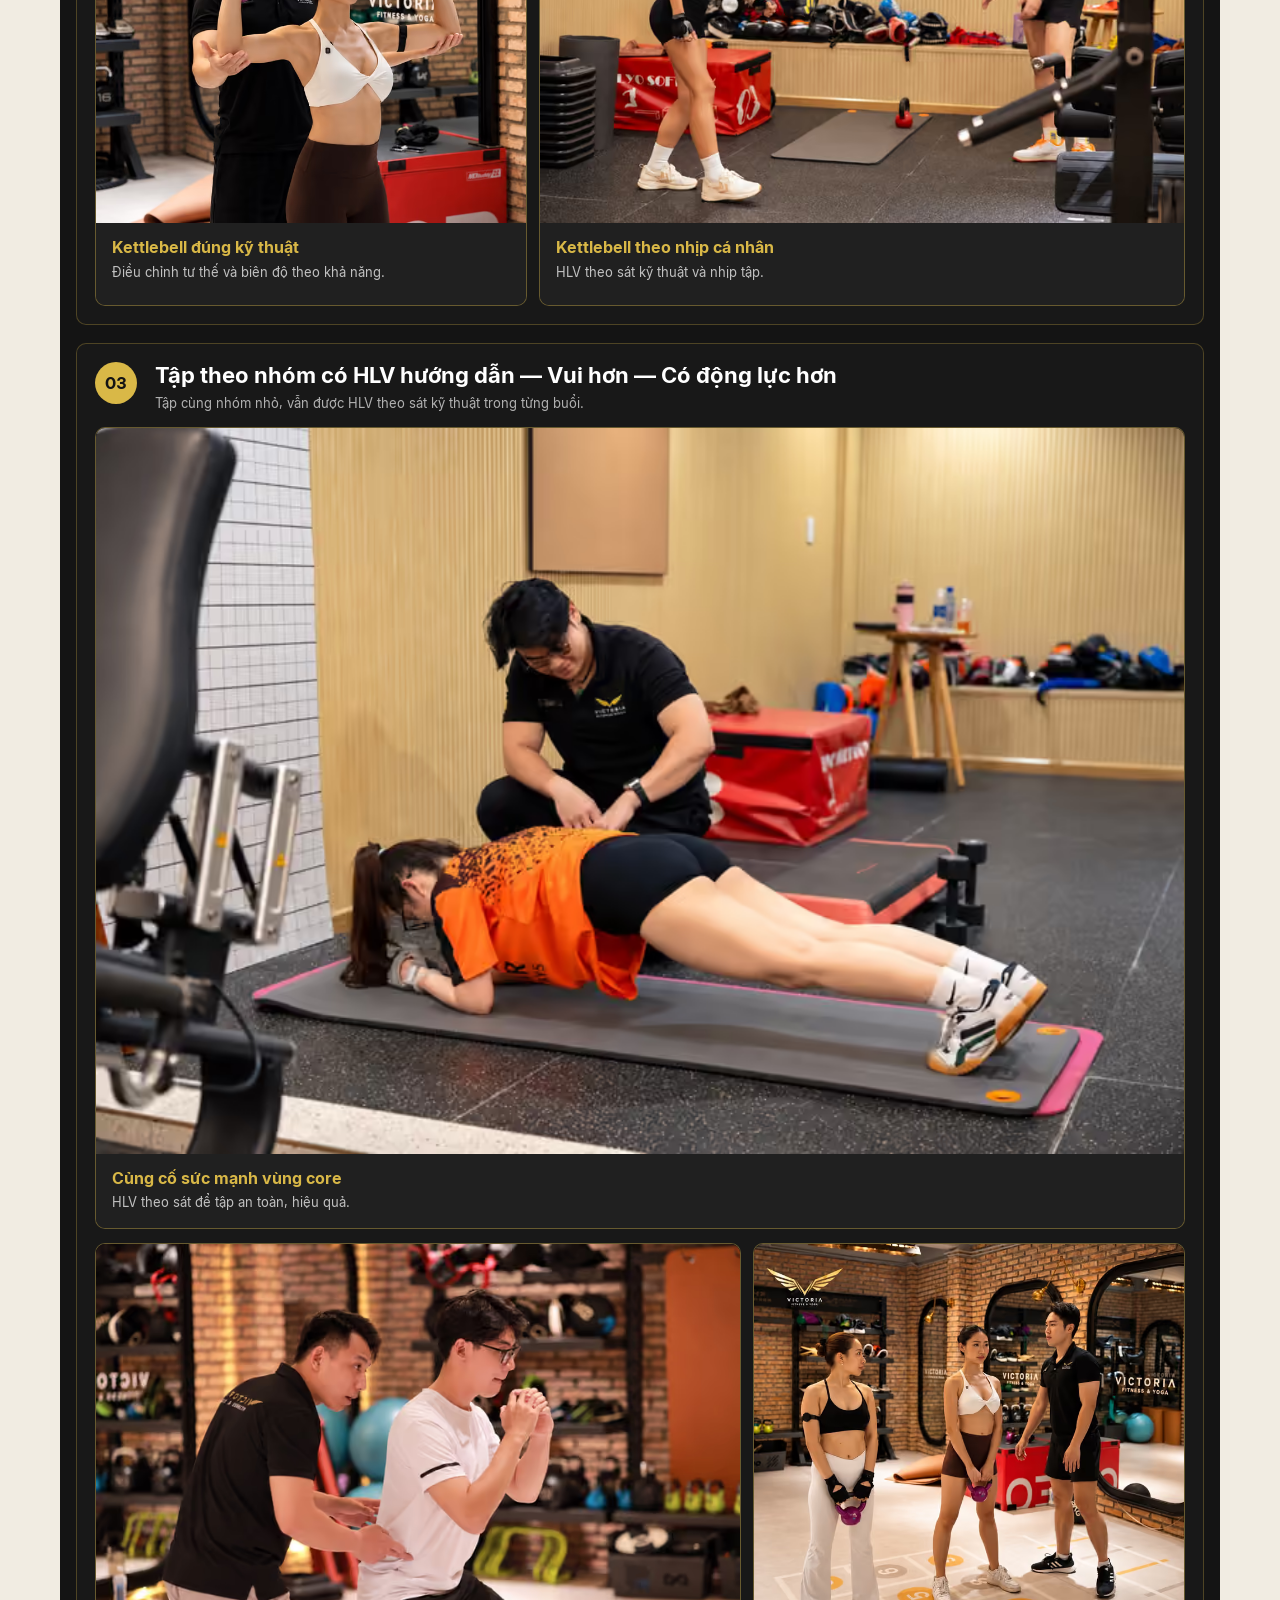
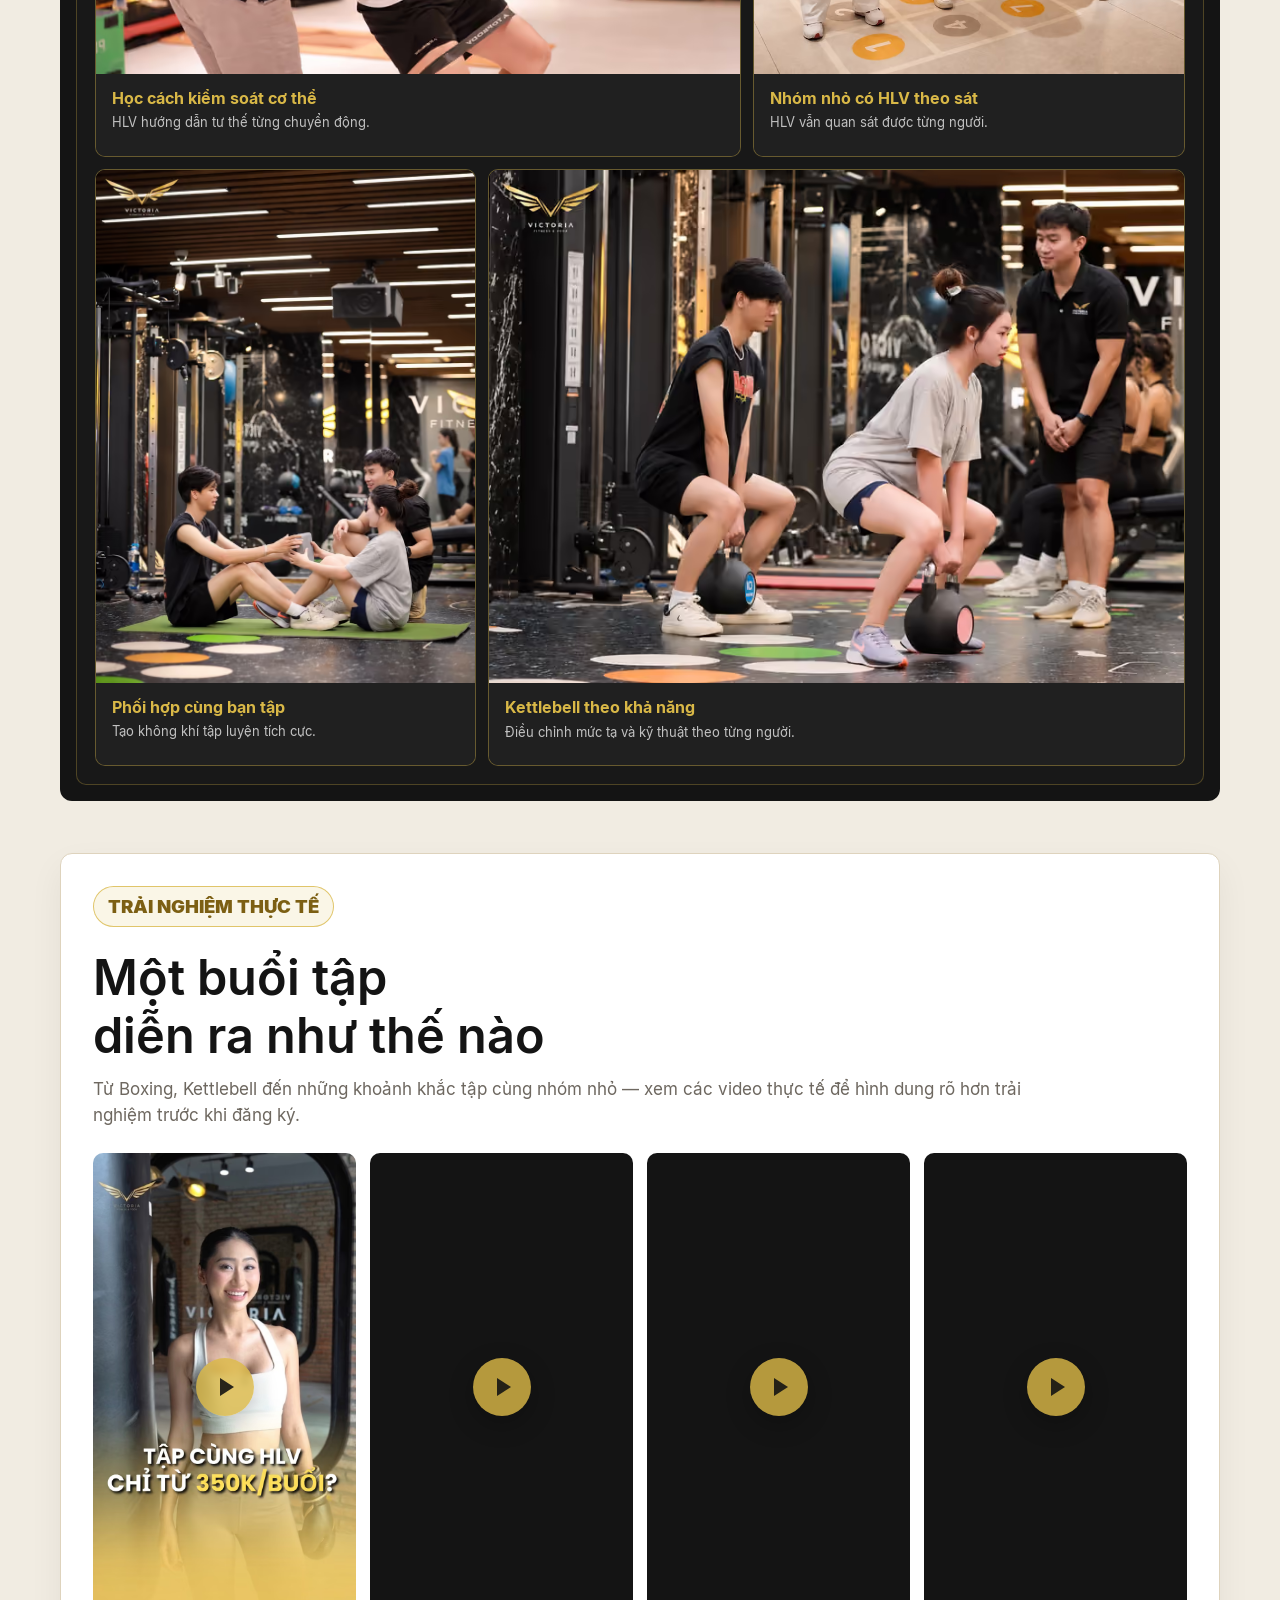
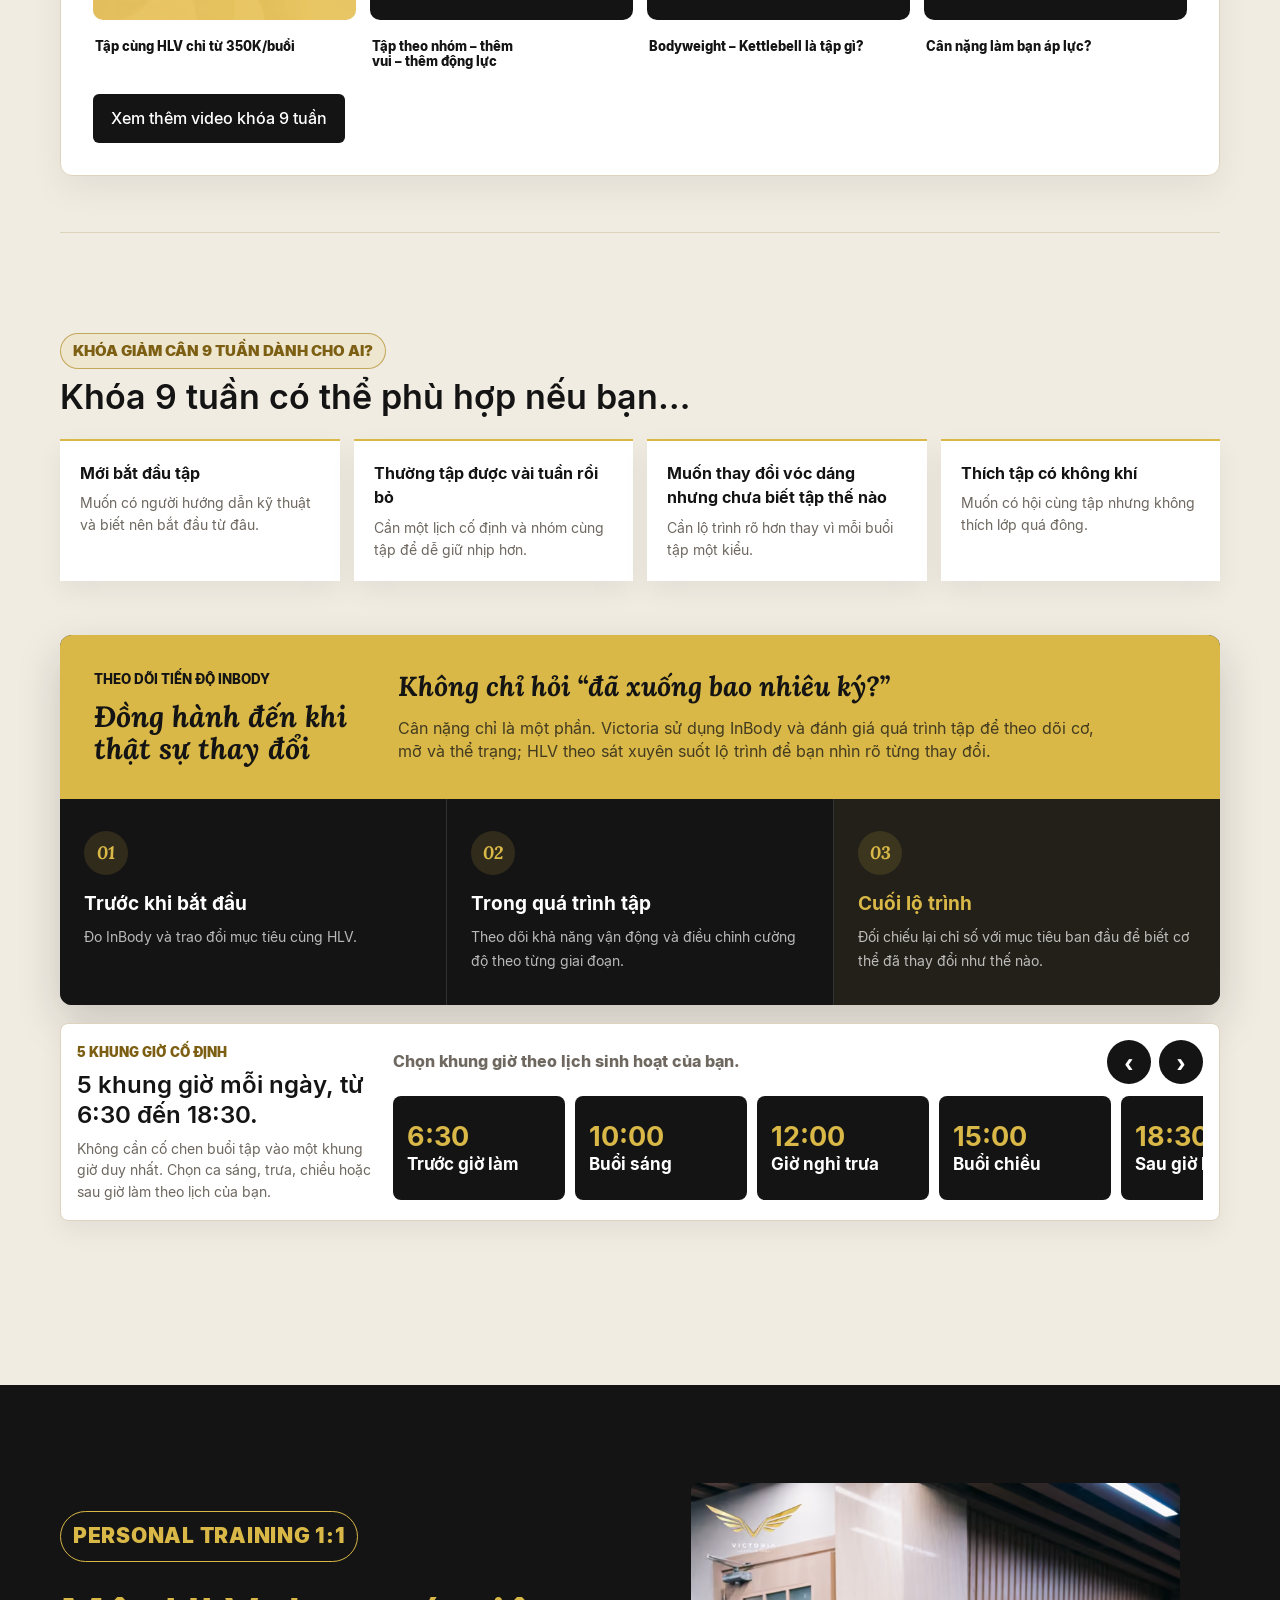
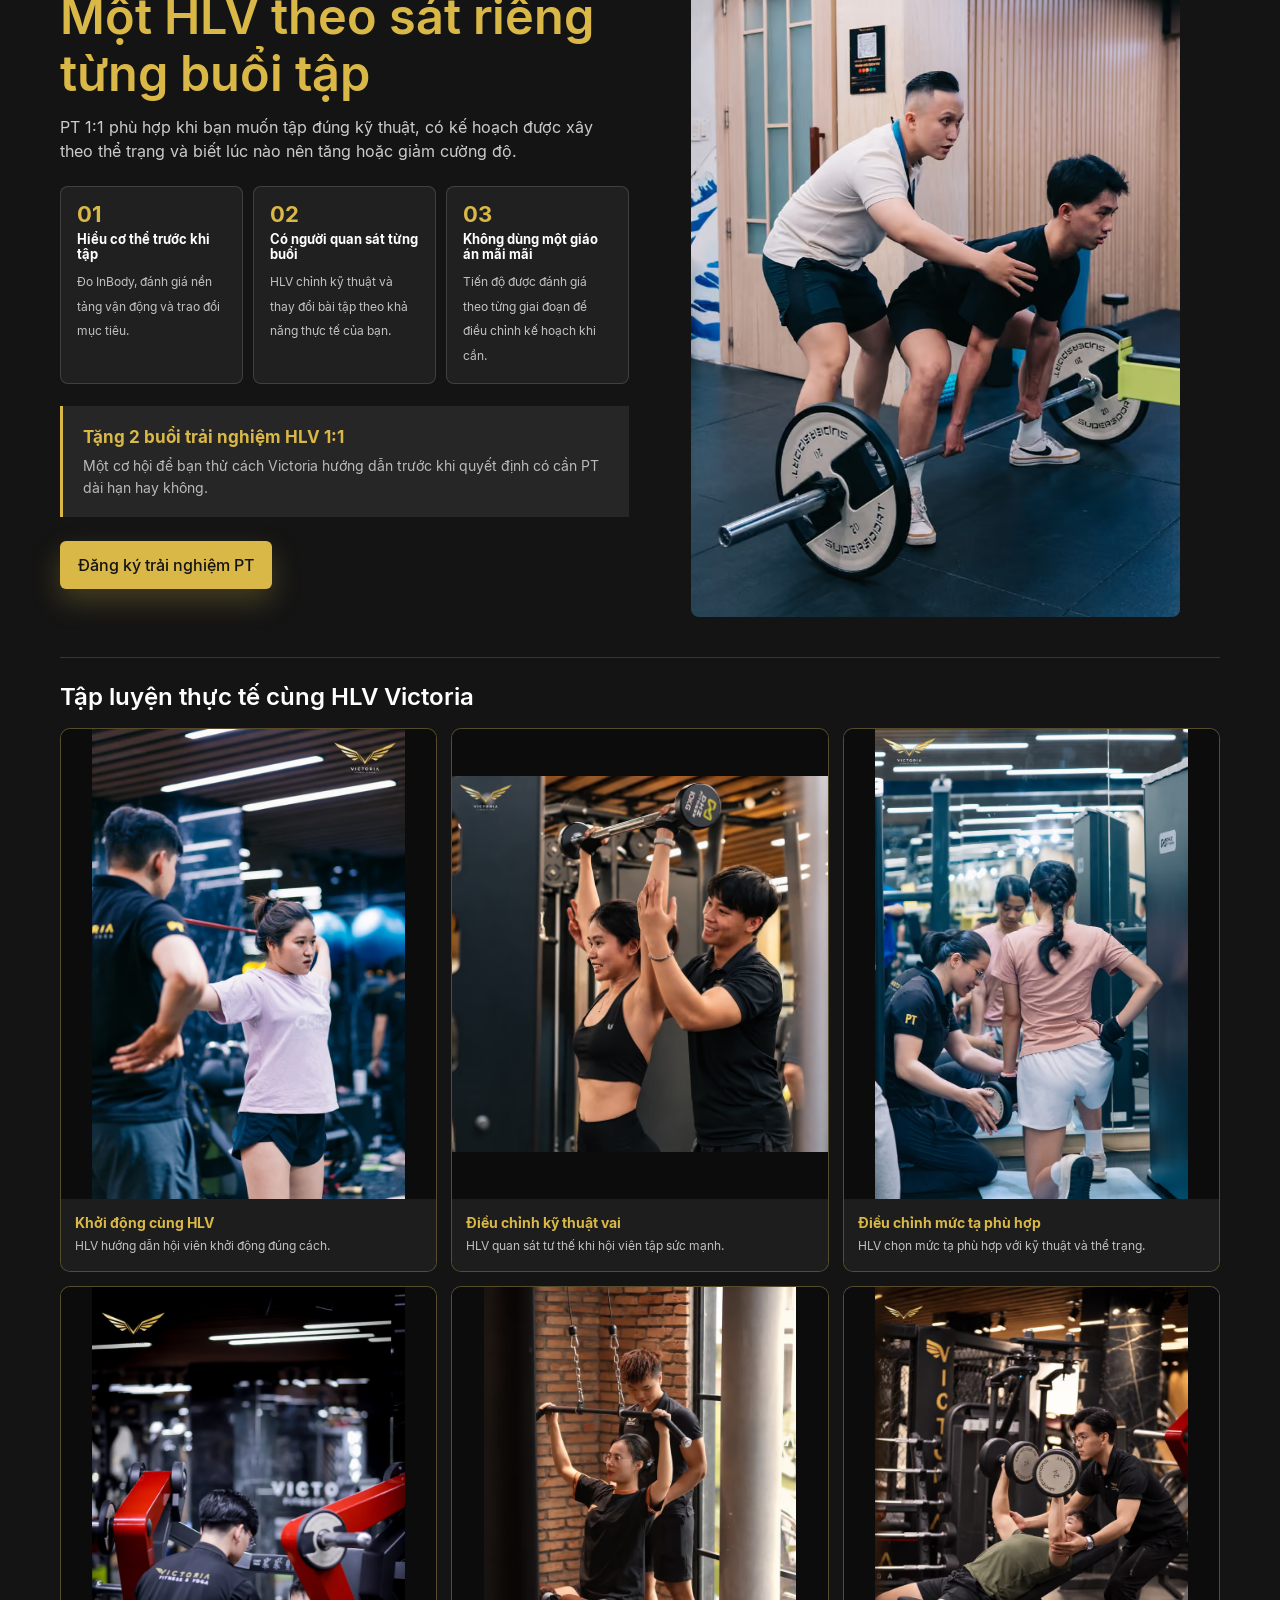
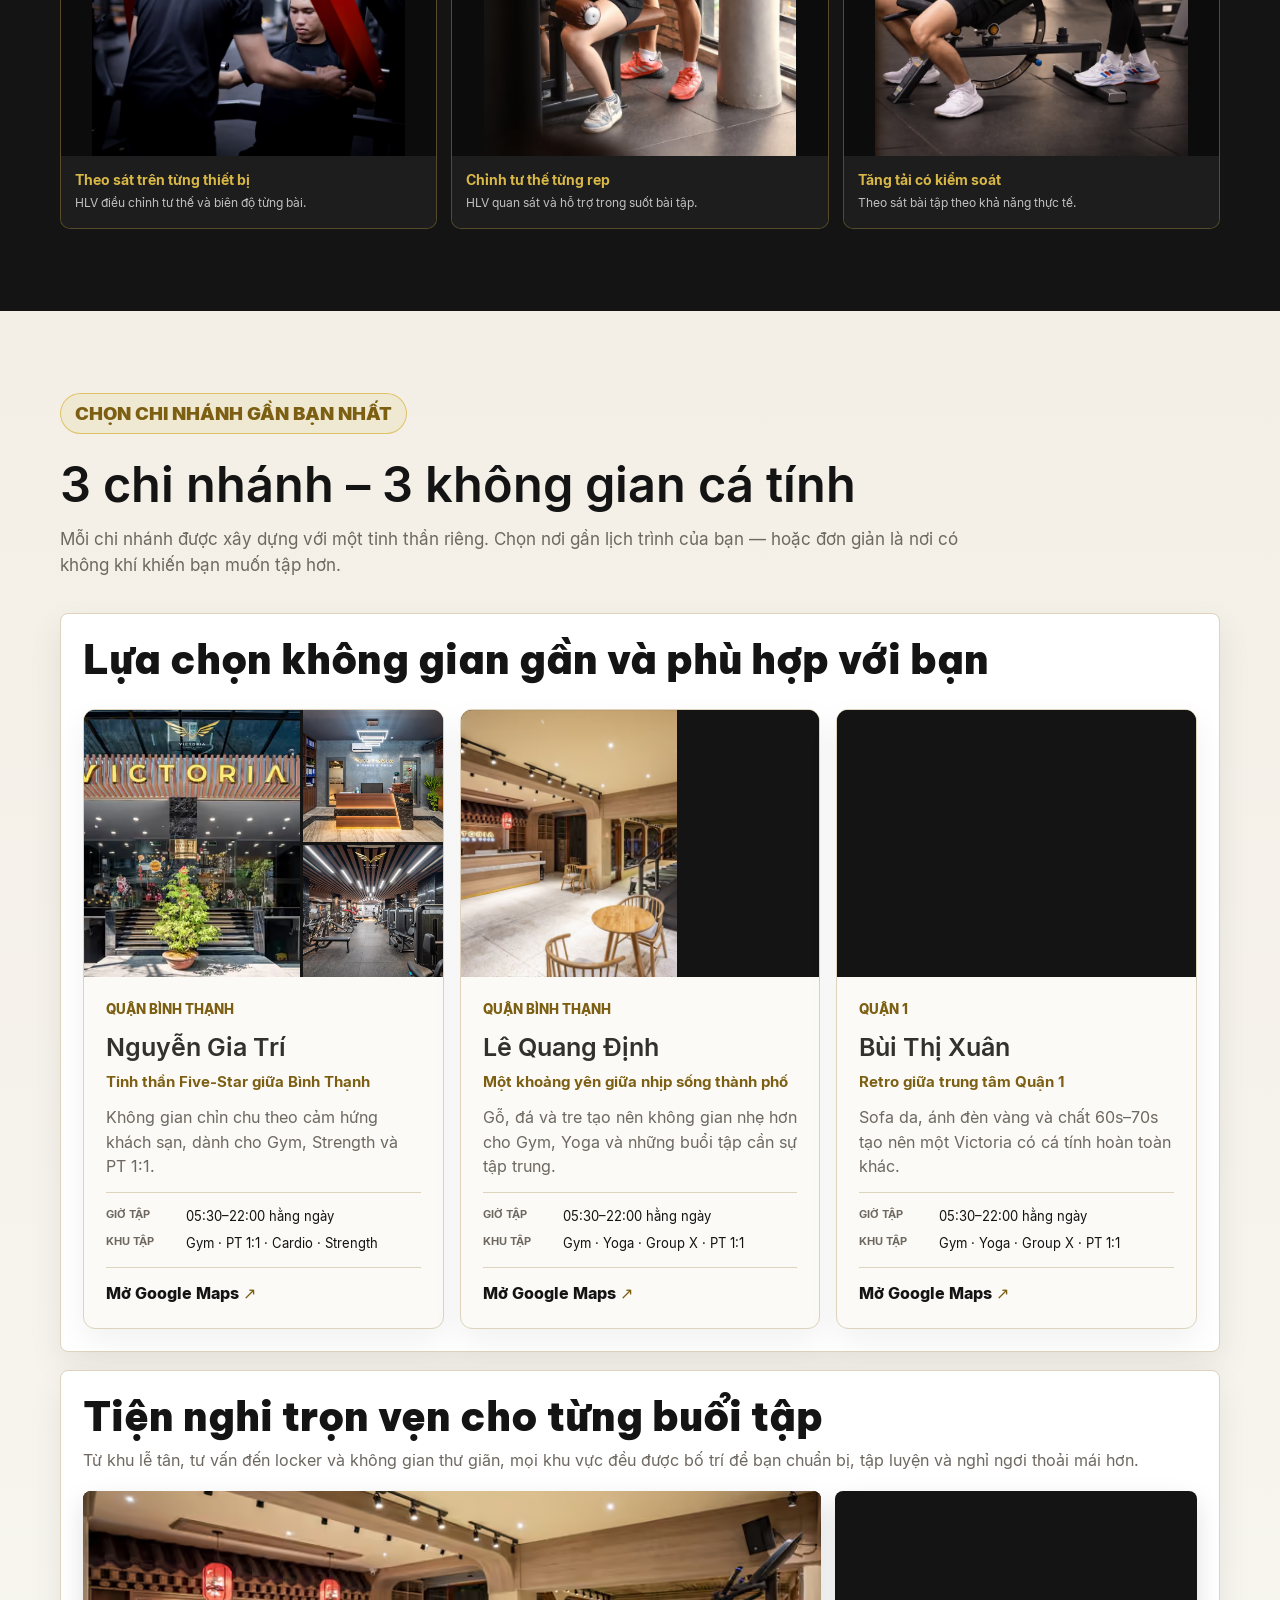
==== commit 0981a016: "Merge pull request #6 from victoriafitnessyoga/cursor/victoria-privacy-draft-98cb 4. Draft privacy p" ====
--- a/index.html
+++ b/index.html
@@ -549,6 +549,7 @@
     }
 
     .consent-check input { width: 16px; height: 16px; margin: 1px 0 0; accent-color: var(--gold-dark); }
+    .consent-check a { color: var(--gold-dark); text-decoration: underline; text-underline-offset: 2px; }
 
     .form-success {
       display: none;
@@ -2622,6 +2623,7 @@
     .footer-socials a { padding:9px 12px; border:1px solid rgba(255,255,255,.18); border-radius:999px; color:var(--white); text-decoration:none; }
     .footer-socials a:hover { border-color:var(--gold); color:var(--gold); }
     .footer-bottom { display:flex; justify-content:space-between; gap:16px; padding-top:22px; border-top:1px solid rgba(255,255,255,.12); color:rgba(255,255,255,.45); }
+    .footer-bottom a { color:#fff; text-decoration:underline; text-underline-offset:2px; }
 
     .branch-card-grid { display:grid; grid-template-columns:repeat(3,minmax(0,1fr)); gap:16px; }
     .branch-card { overflow:hidden; border:1px solid var(--line); border-radius:12px; background:var(--paper); box-shadow:0 12px 32px rgba(20,20,20,.06); }
@@ -3841,8 +3843,8 @@
               </div>
               <label><span class="sr-only">Khung giờ tư vấn</span><select class="field" id="bottomConsultTime" name="bottomConsultTime" required><option value="" selected disabled>Khung giờ tư vấn</option><option>08:00 – 11:00</option><option>11:00 – 14:00</option><option>14:00 – 18:00</option><option>18:00 – 21:00</option></select></label>
               <label><span class="sr-only">Ghi chú thêm (không bắt buộc)</span><textarea class="field" id="bottomNote" name="bottomNote" placeholder="Ghi chú thêm (không bắt buộc)"></textarea></label>
-              <p class="form-note">Thông tin chỉ được dùng để Victoria liên hệ tư vấn, không chia sẻ cho bên thứ ba.</p>
-              <label class="consent-check"><input type="checkbox" required><span>Tôi đồng ý để Victoria liên hệ tư vấn.</span></label>
+              <p class="form-note">Thông tin được dùng để Victoria liên hệ tư vấn. Mục đích và bên xử lý nằm trong <a href="/chinh-sach-bao-mat">Chính sách bảo mật</a>.</p>
+              <label class="consent-check"><input type="checkbox" required><span>Tôi đồng ý để Victoria liên hệ tư vấn theo <a href="/chinh-sach-bao-mat">Chính sách bảo mật</a>.</span></label>
               <button class="btn dark" type="submit">Nhận tư vấn</button>
             </form>
             <div class="form-success" id="bottomFormSuccess" role="status" aria-live="polite">Đã nhận thông tin. Đội ngũ Victoria sẽ liên hệ sớm.</div>
@@ -3881,7 +3883,7 @@
           </div>
         </div>
       </div>
-      <div class="footer-bottom"><span>© Victoria Fitness &amp; Yoga</span><span>Đo chỉ số · Tập có hướng dẫn · Theo dõi theo giai đoạn</span></div>
+      <div class="footer-bottom"><span>© Victoria Fitness &amp; Yoga</span><a href="/chinh-sach-bao-mat">Chính sách bảo mật</a><span>Đo chỉ số · Tập có hướng dẫn · Theo dõi theo giai đoạn</span></div>
     </div>
   </footer>
 
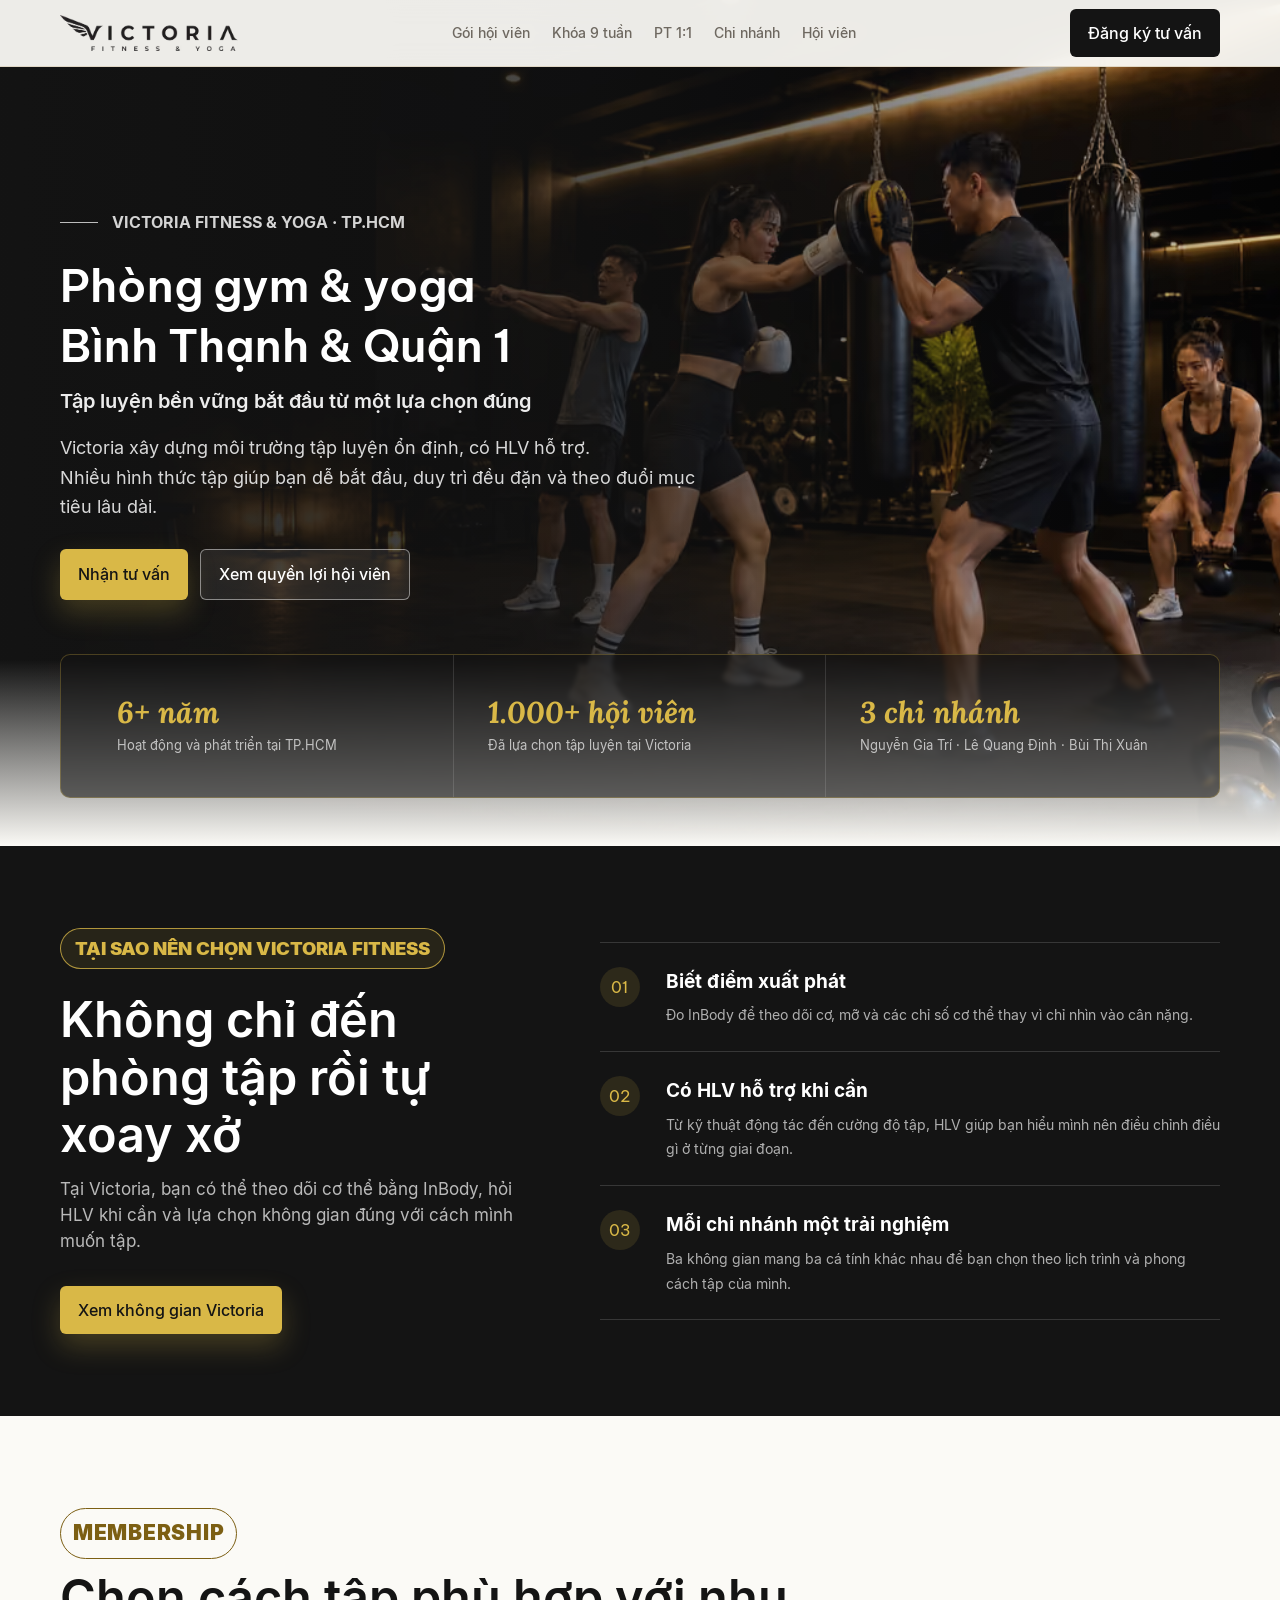
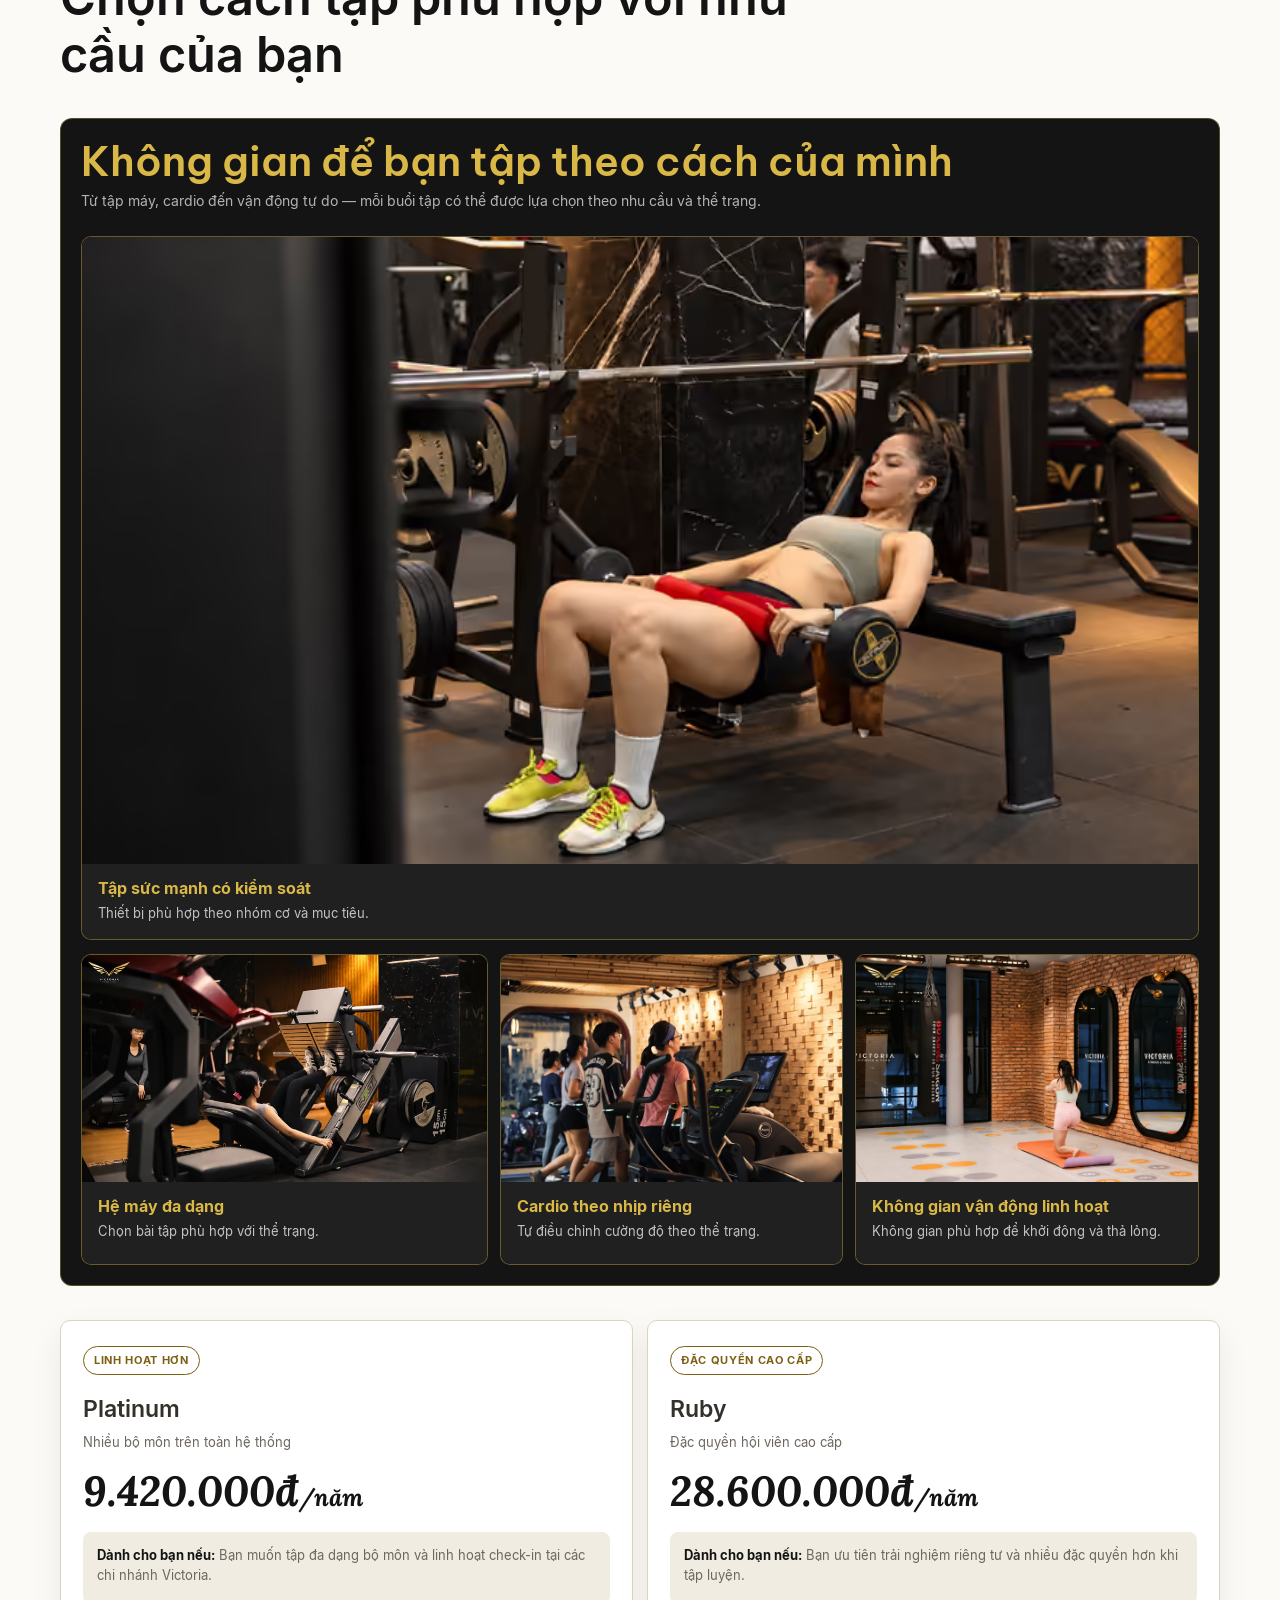
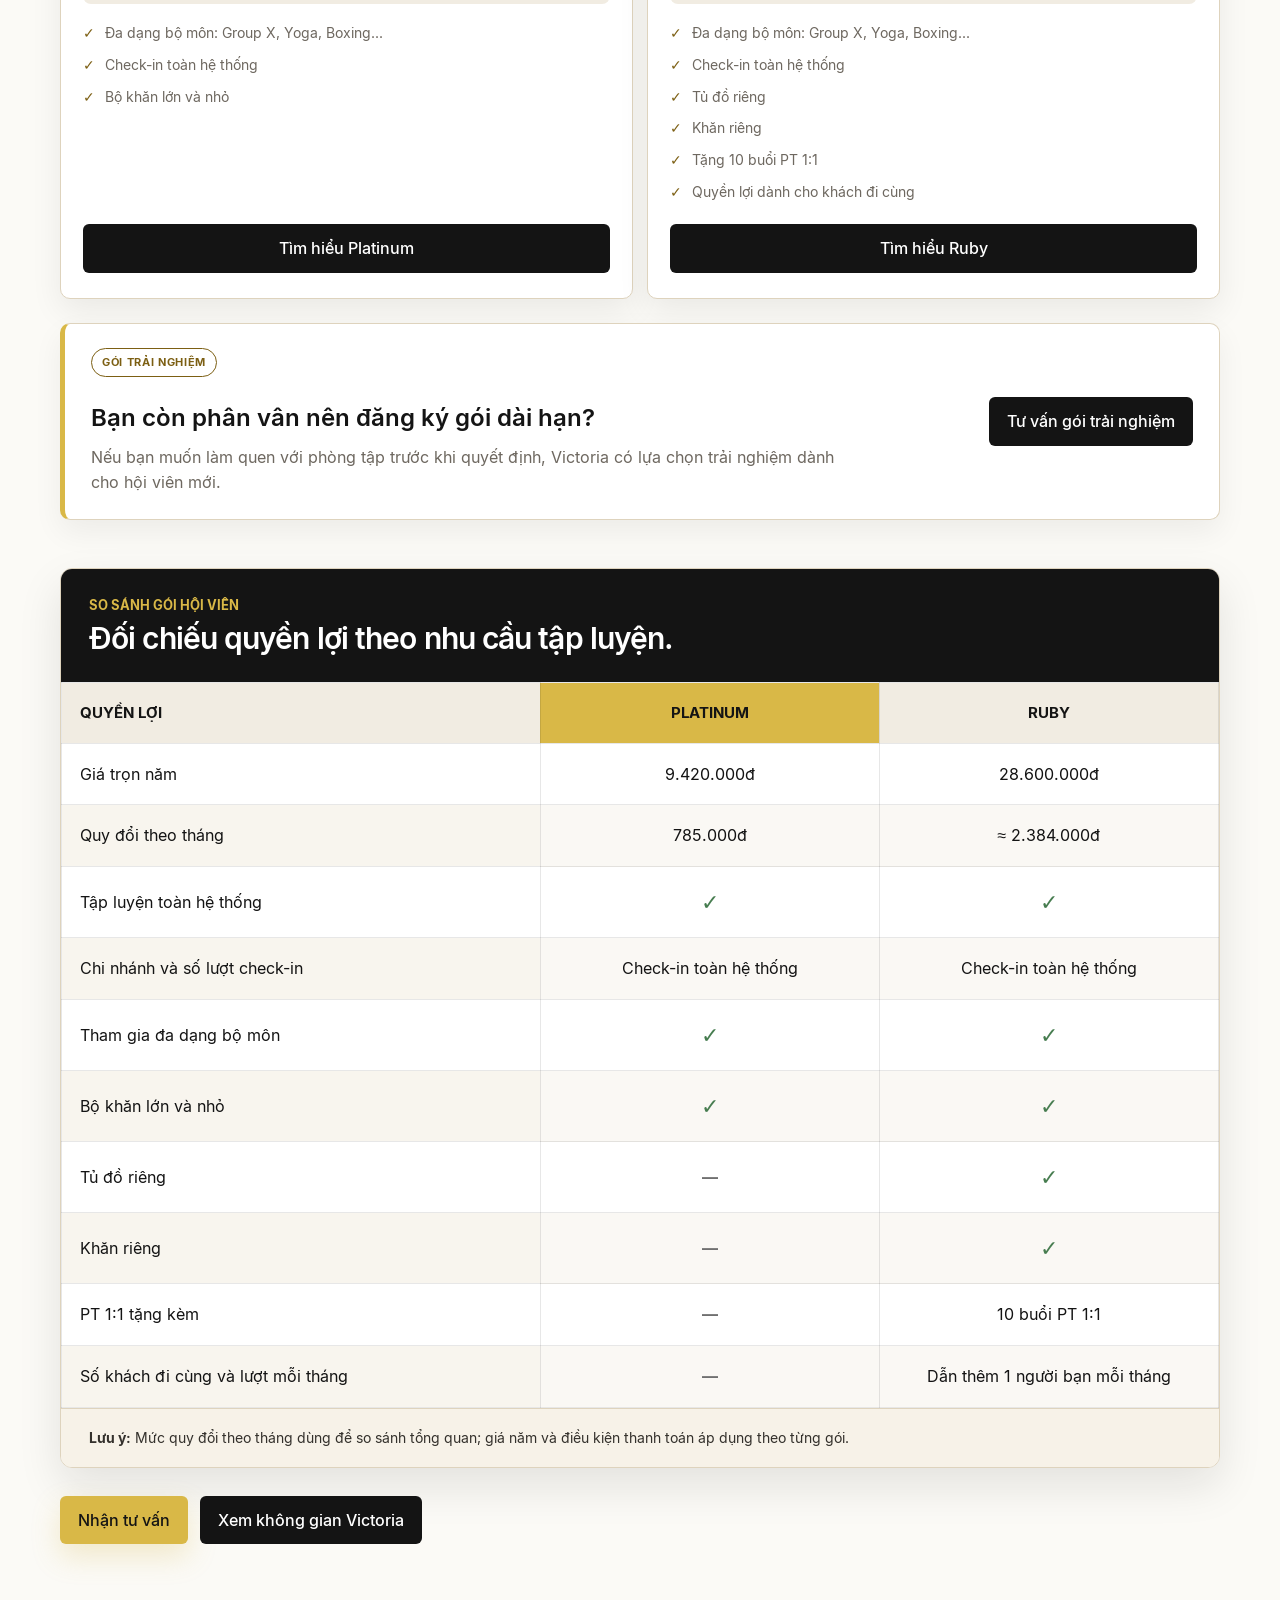
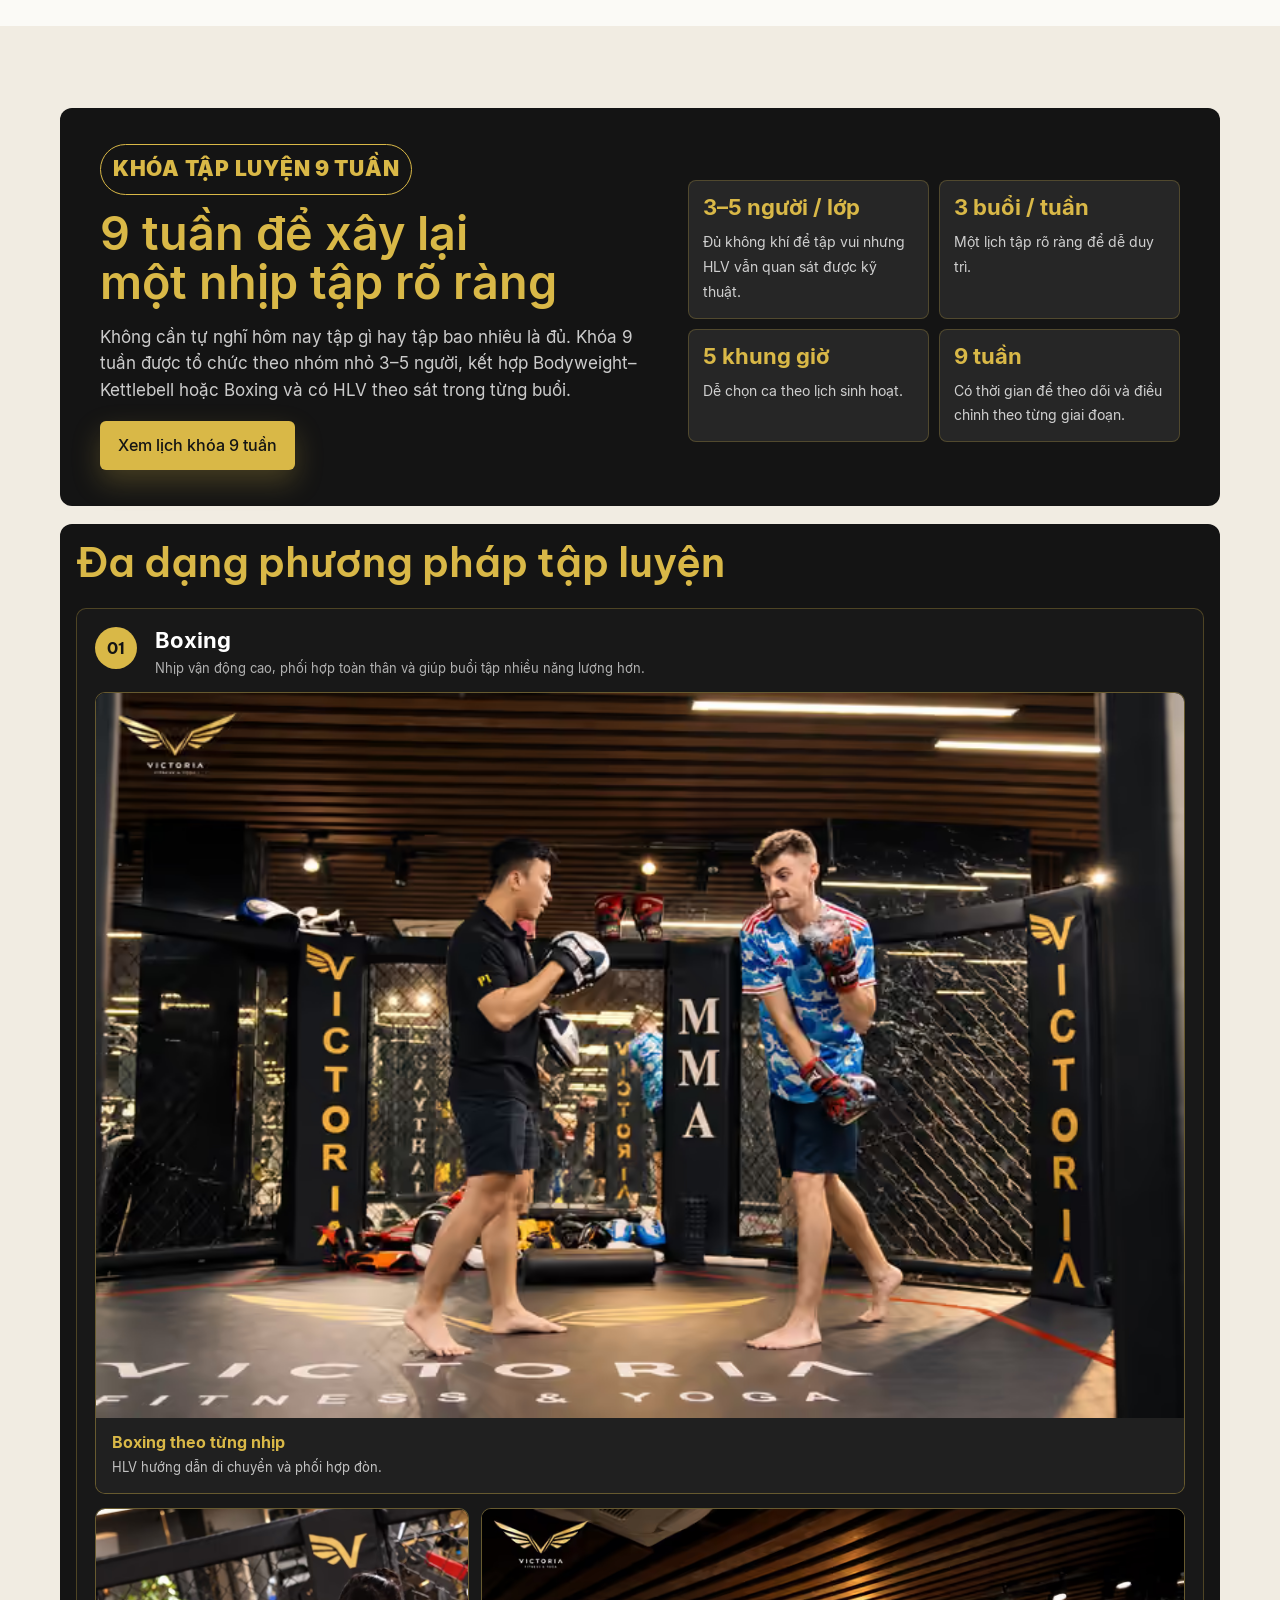
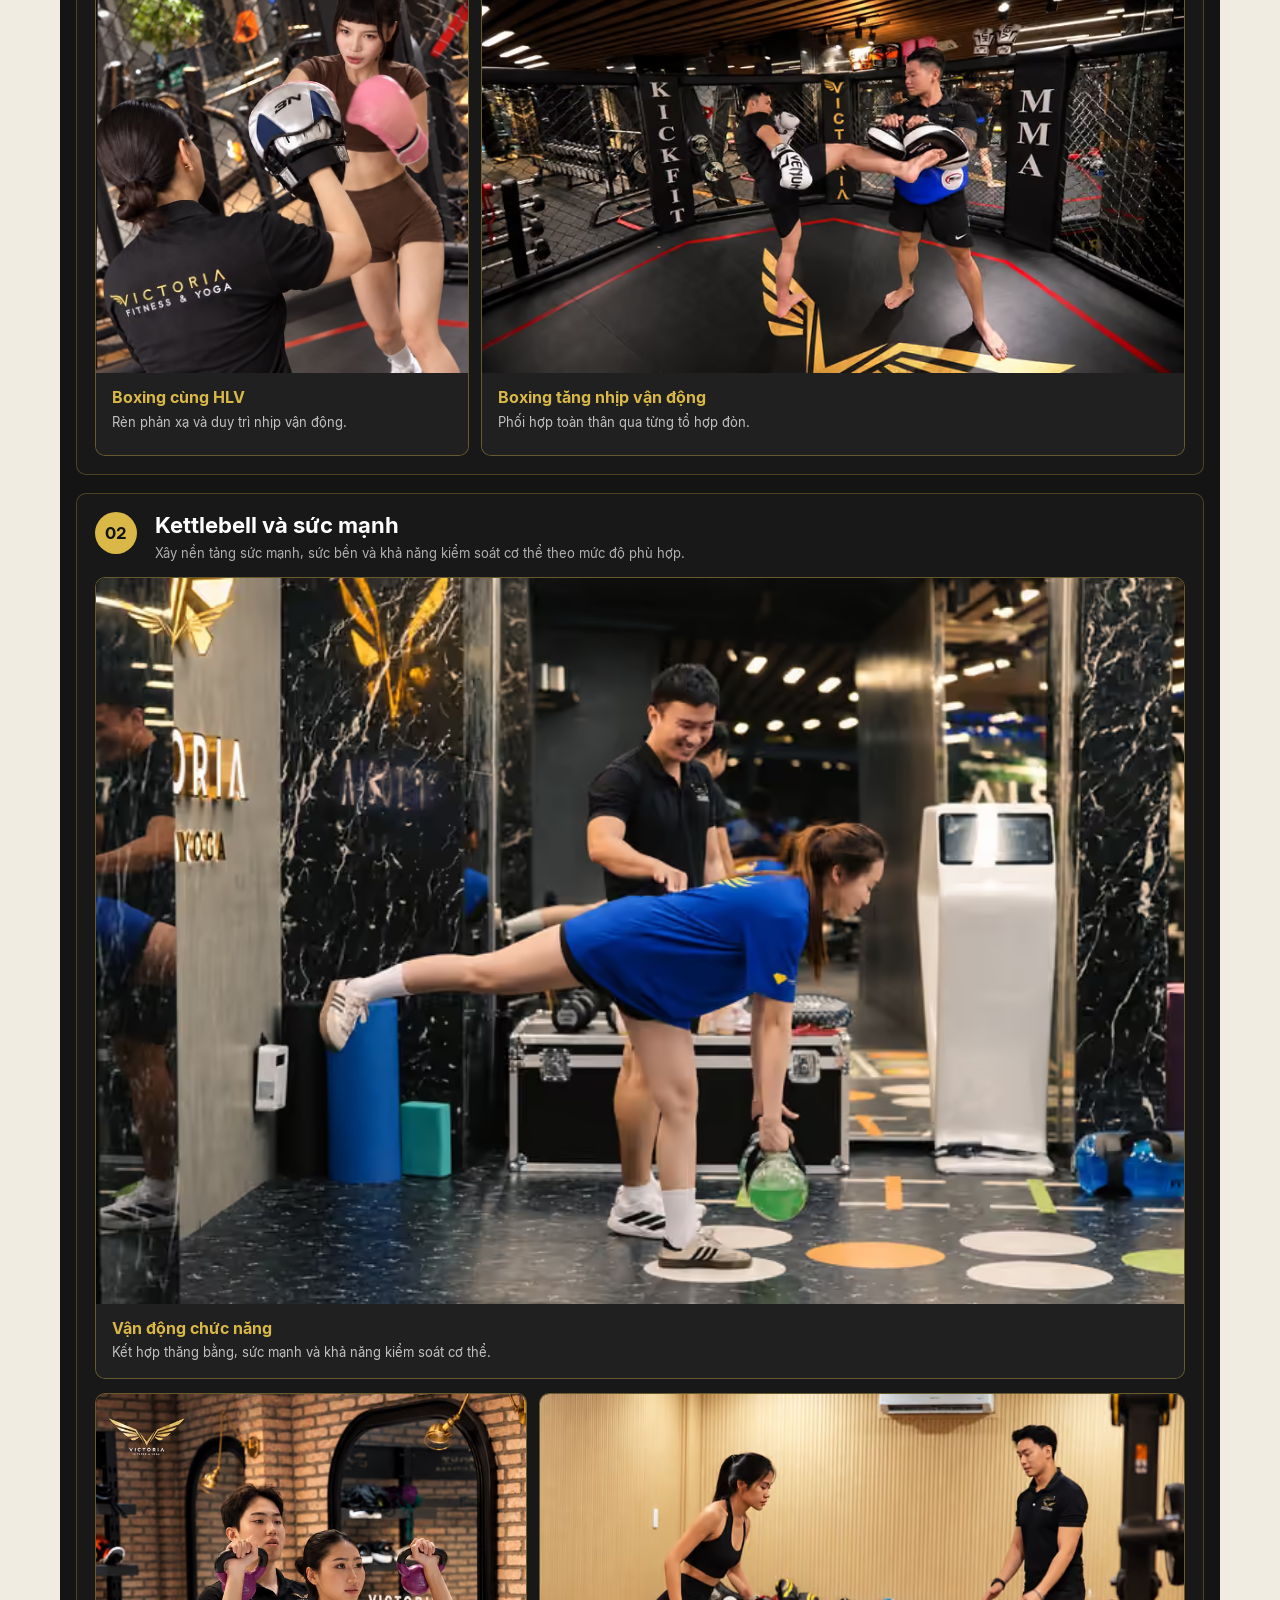
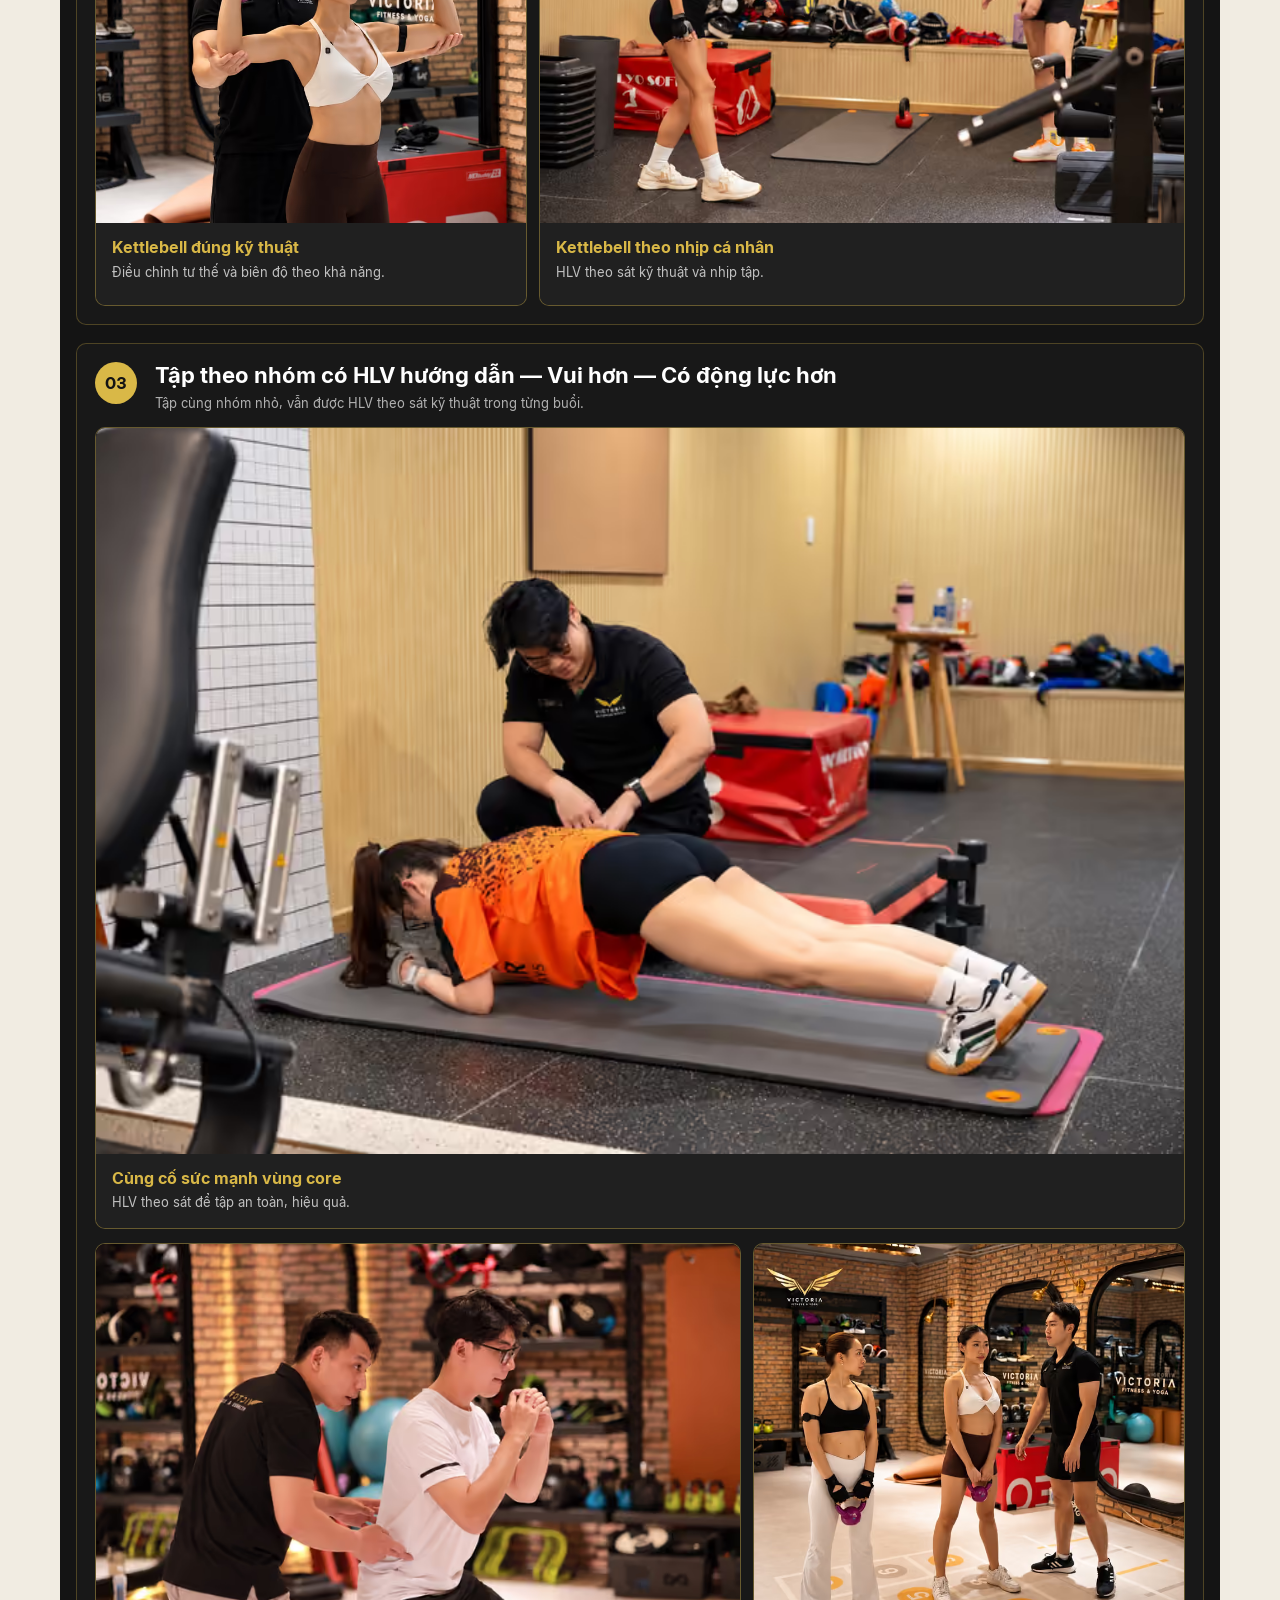
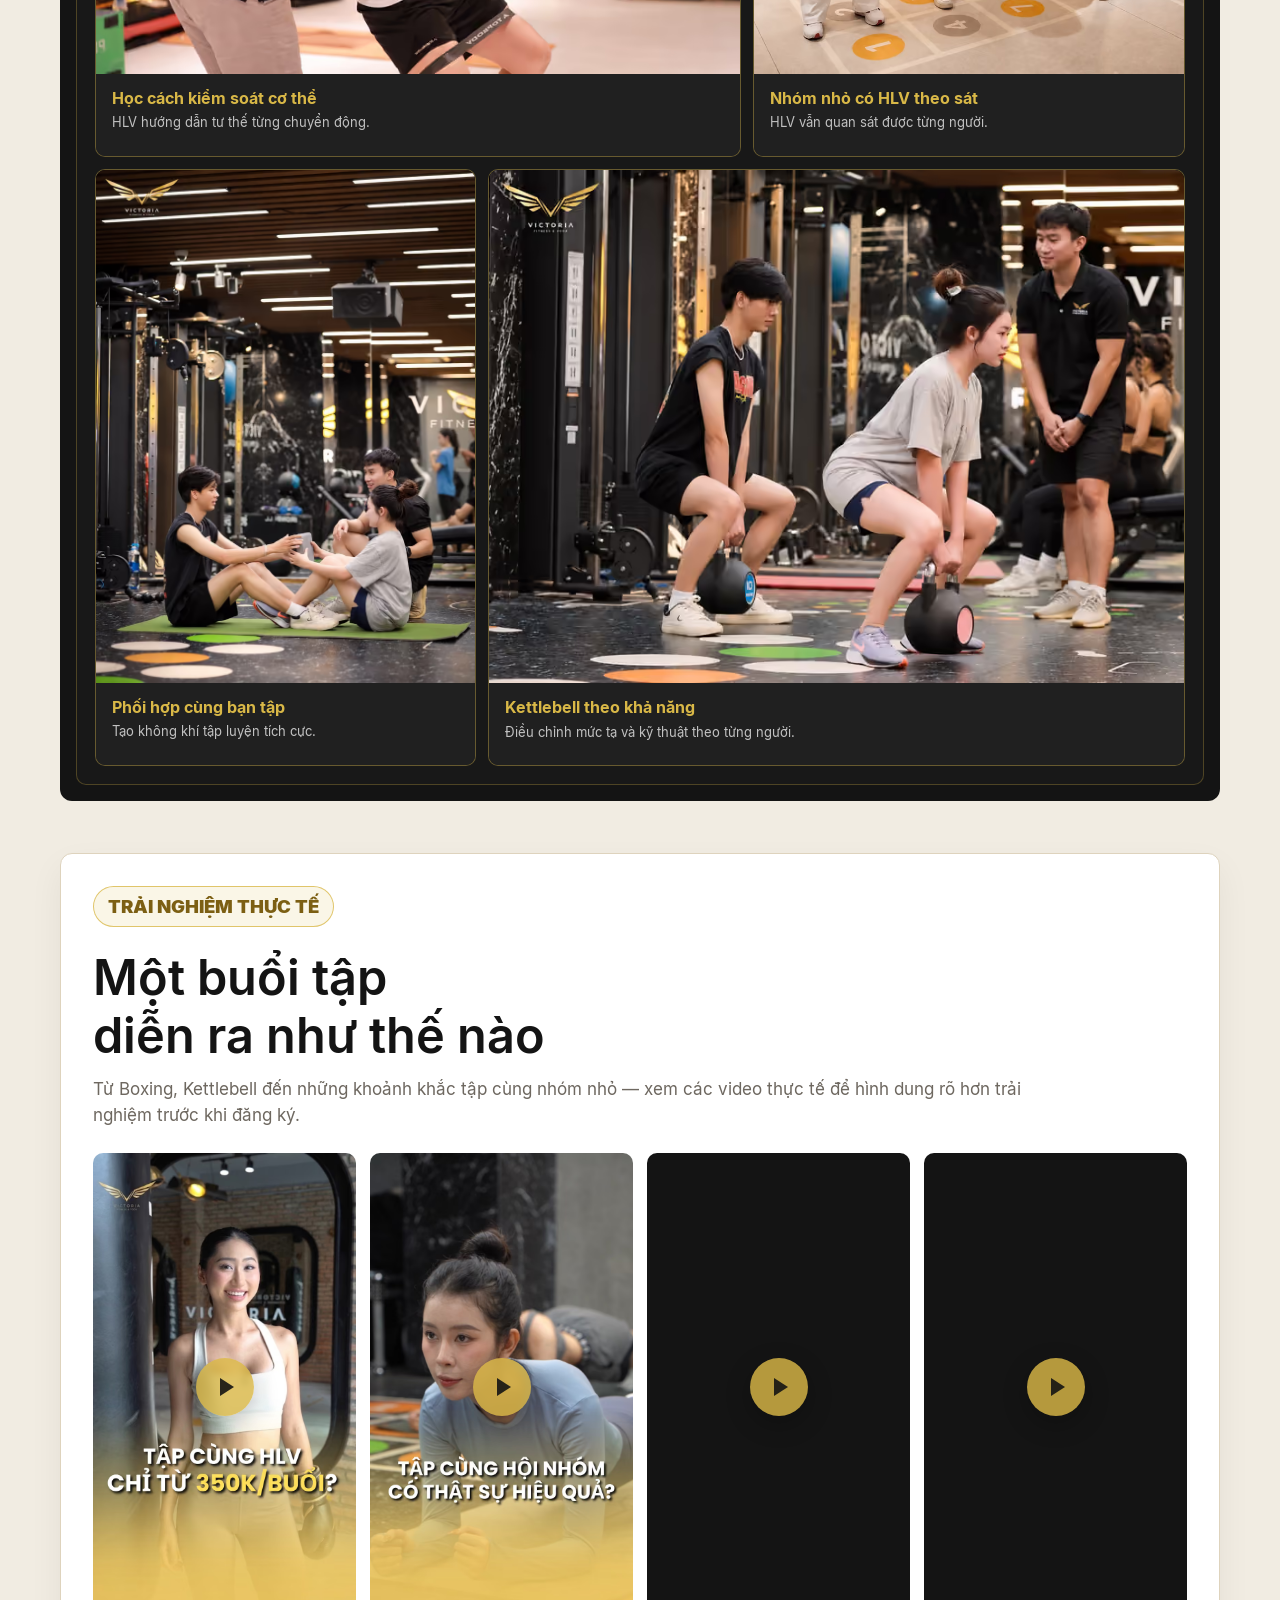
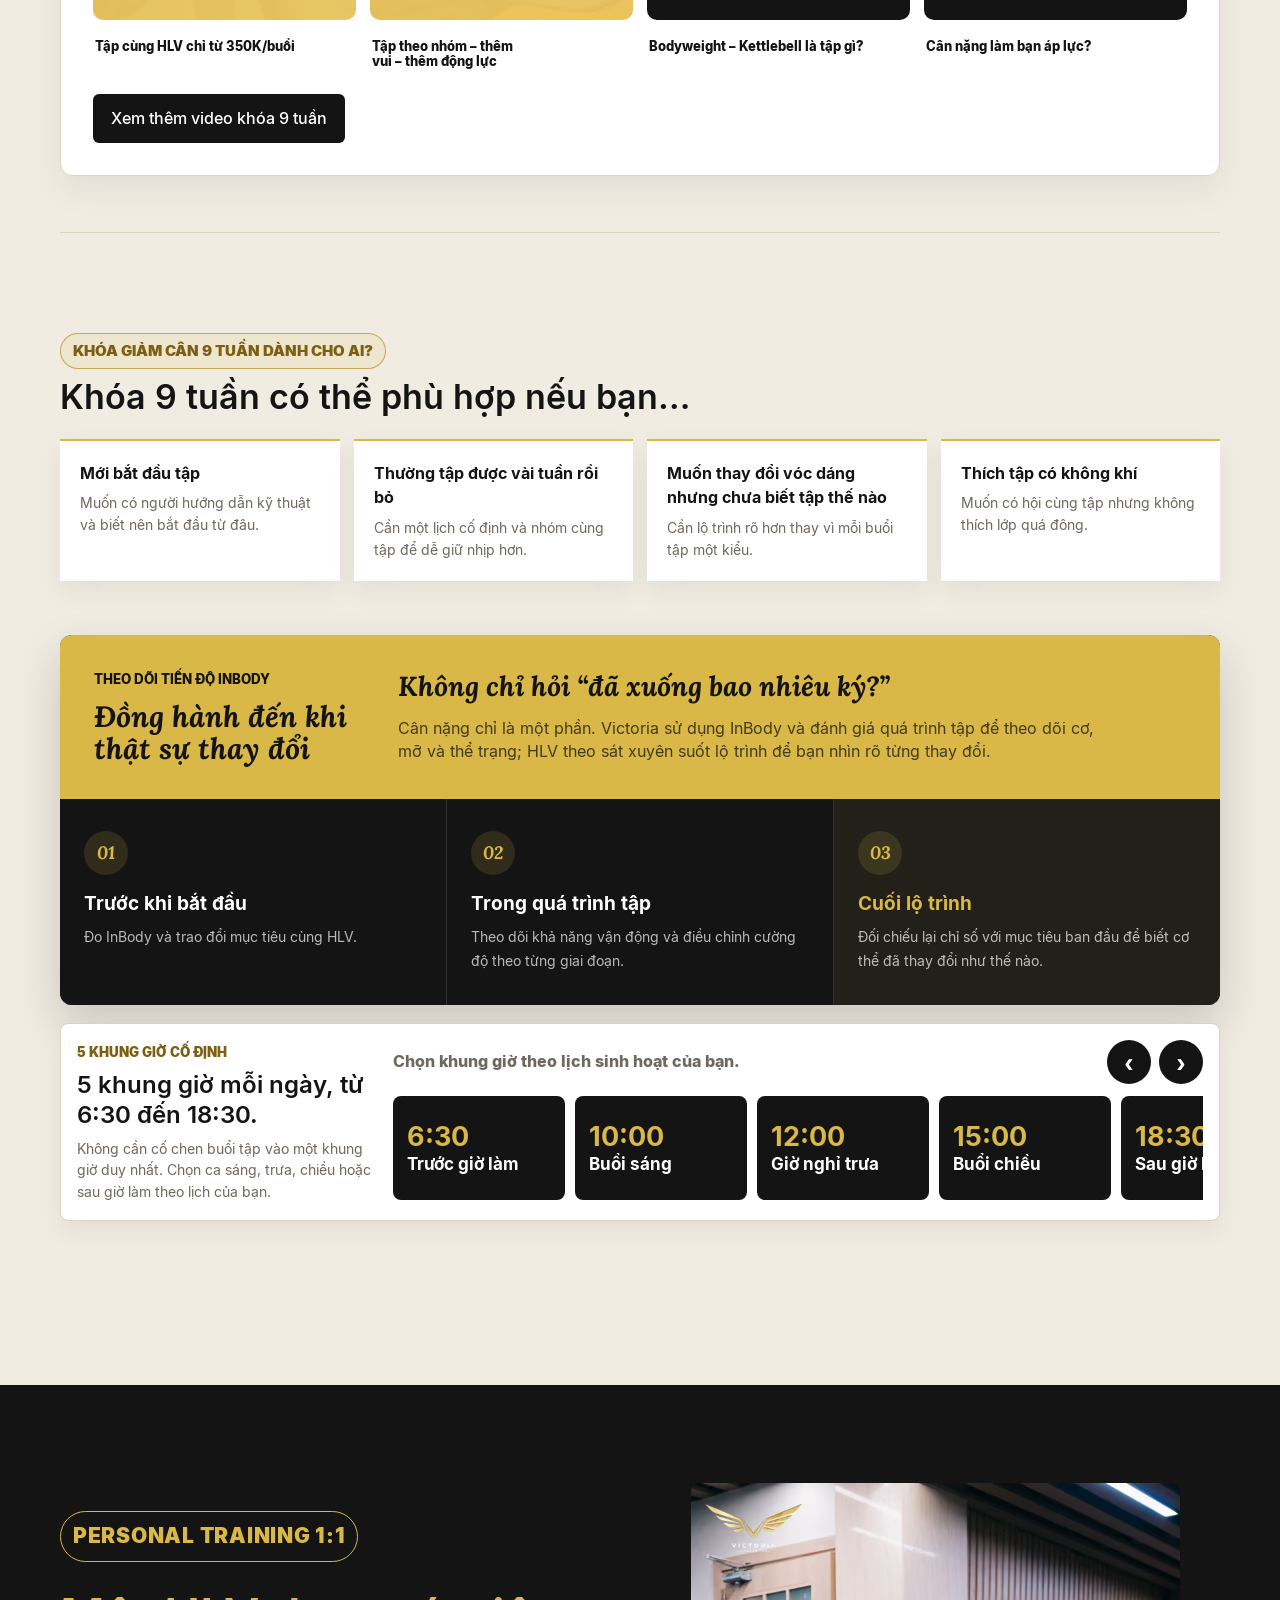
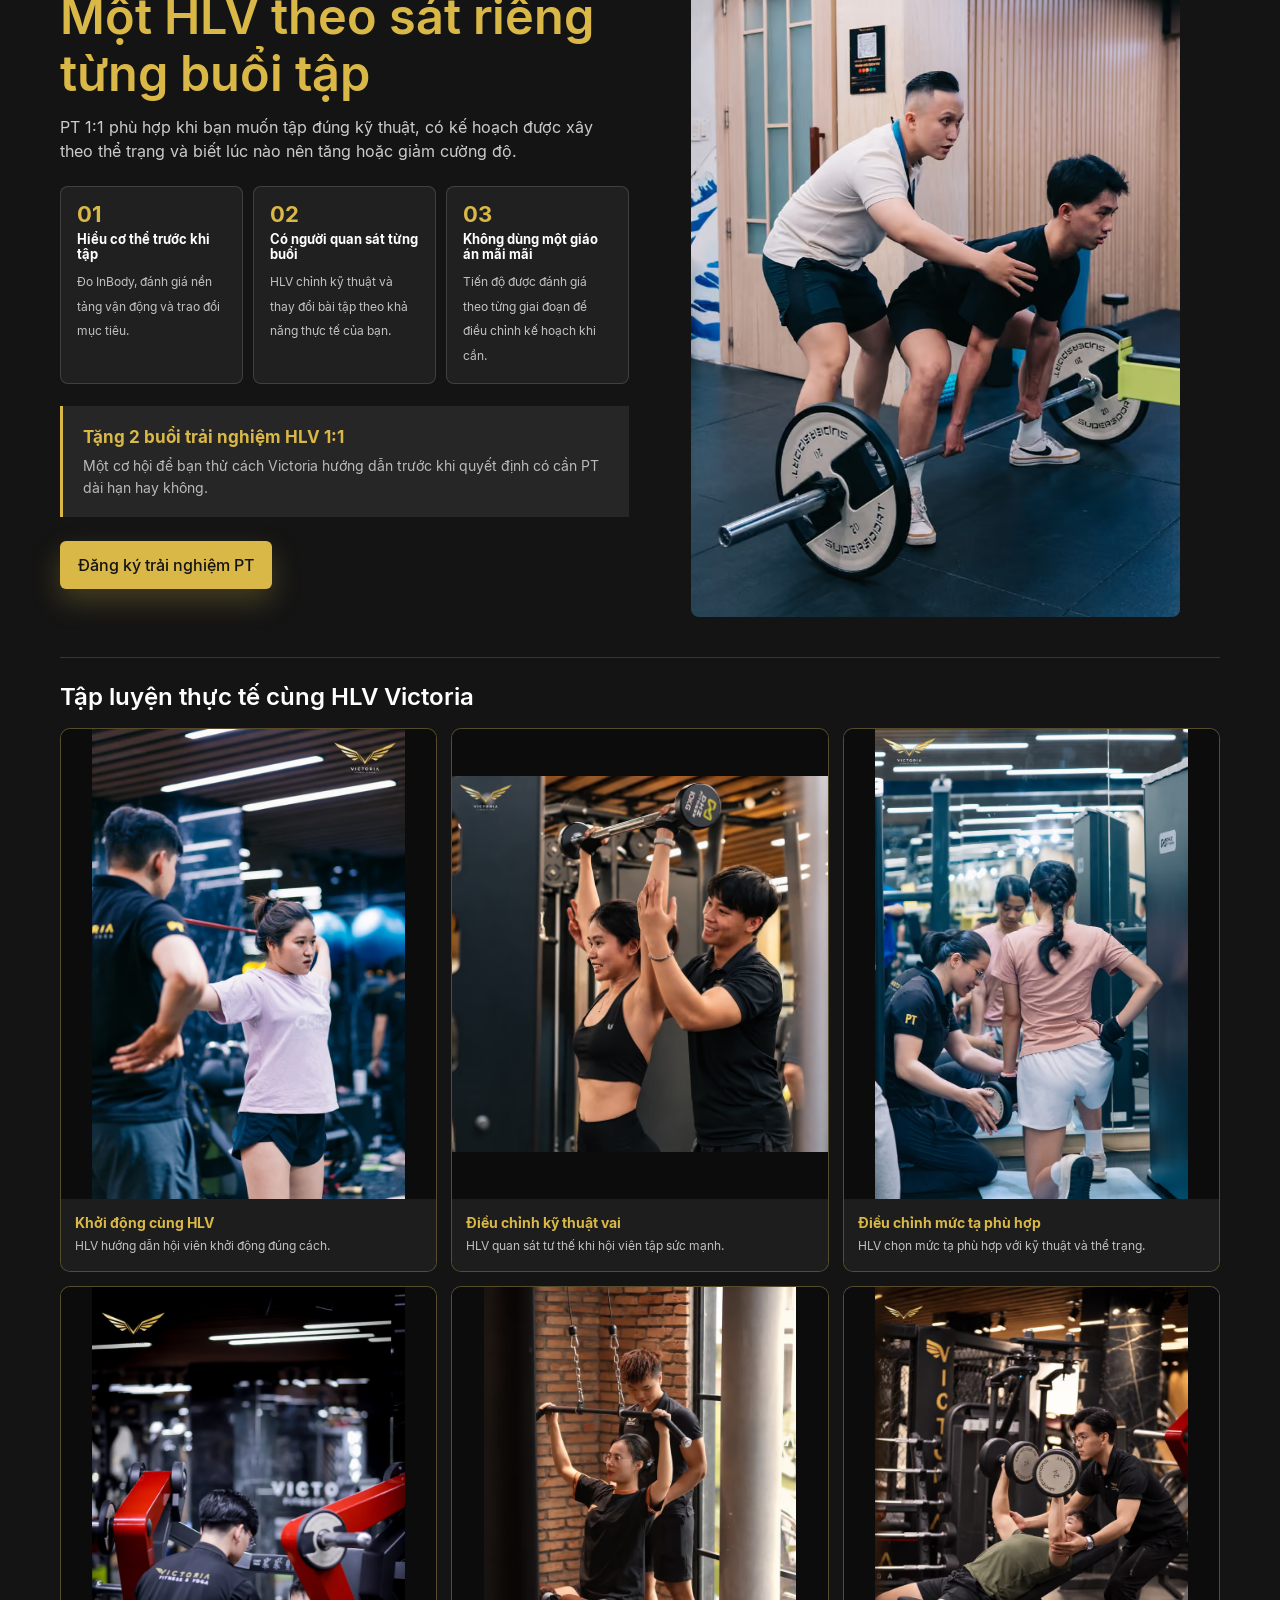
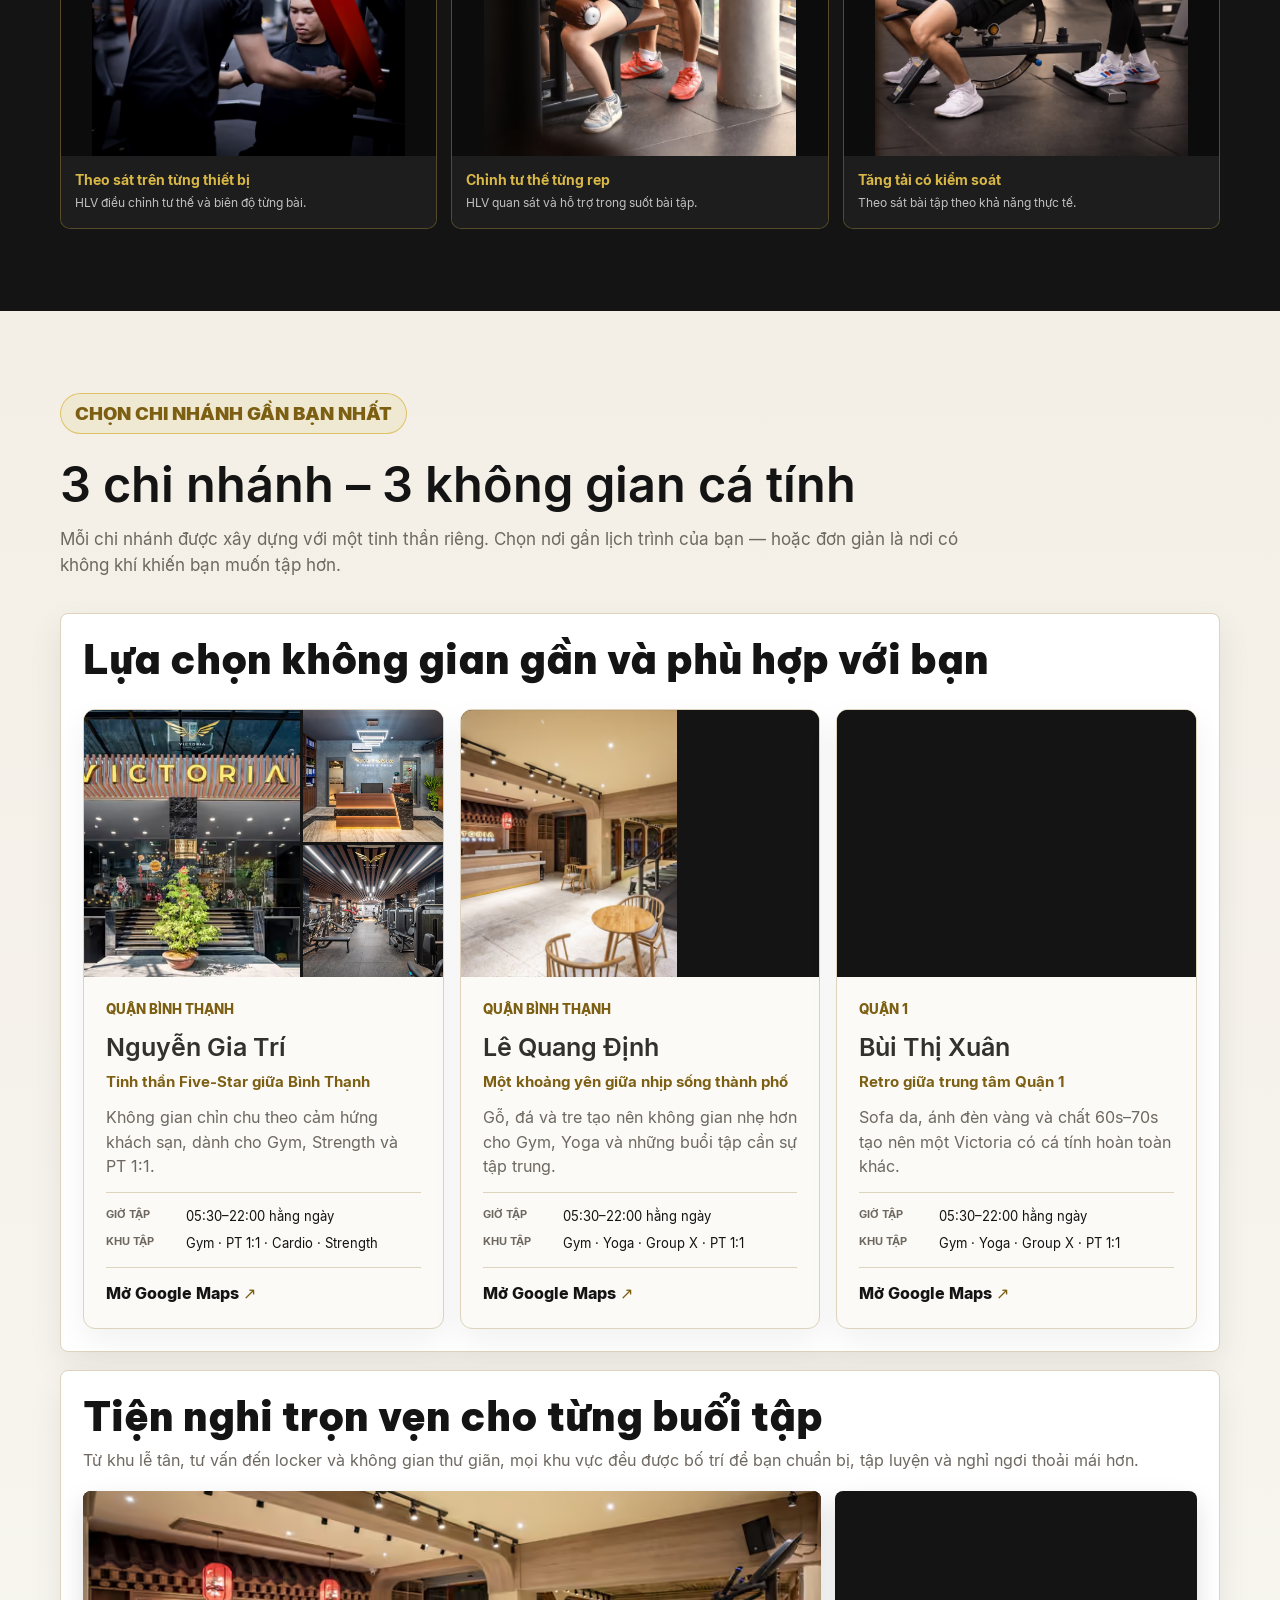
==== commit 11dec749: "Merge pull request #7 from victoriafitnessyoga/cursor/victoria-lead-tracking-98cb 5. Confirm leads b" ====
--- a/index.html
+++ b/index.html
@@ -26,6 +26,7 @@
       t.src=v;s=b.getElementsByTagName(e)[0];
       s.parentNode.insertBefore(t,s)
     }(window, document, "script", "https://connect.facebook.net/en_US/fbevents.js");
+    fbq.disablePushState = true;
     fbq("init", "1445114913415739");
     fbq("track", "PageView");
   </script>
@@ -62,7 +63,7 @@
         e.parentNode.insertBefore(n, e);
       };
 
-      ttq.load("DB0G8JJC77U5SC4FO7I0");
+      ttq.load("DB0G8JJC77U5SC4FO7I0", { historyObserver: false });
       ttq.page();
     }(window, document, "ttq");
   </script>
@@ -1952,7 +1953,8 @@
       box-shadow: 0 14px 34px rgba(0, 0, 0, .25);
     }
 
-    .mobile-cta .btn { flex: 1; min-height: 48px; }
+    .mobile-cta .btn { flex: 1 1 0; min-width: 0; min-height: 48px; padding: 10px 8px; text-align: center; line-height: 1.15; white-space: normal; }
+    .mobile-cta .btn.dark { box-shadow: inset 0 0 0 1px rgba(255, 255, 255, .72); }
 
     @media (max-width: 980px) {
       .nav-links { display: none; }
@@ -3710,7 +3712,7 @@
           <strong>Muốn xem phòng tập trước khi chọn gói?</strong>
           <div class="inline-cta">
             <a class="btn primary" href="#dang-ky">Đăng ký ghé xem phòng tập</a>
-            <a class="btn light" href="https://m.me/victoriafitnesscenter" target="_blank" rel="noopener">Chat hỏi chi nhánh gần nhất</a>
+            <a class="btn light" data-track-messenger href="https://m.me/victoriafitnesscenter" target="_blank" rel="noopener">Chat hỏi chi nhánh gần nhất</a>
           </div>
         </div>
       </div>
@@ -3766,7 +3768,7 @@
           <aside class="faq-contact">
             <h3>Vẫn còn câu hỏi?</h3>
             <p>Chat trực tiếp với Victoria để được tư vấn theo mục tiêu của bạn.</p>
-            <a class="btn" href="https://m.me/victoriafitnesscenter" target="_blank" rel="noopener">Chat với Victoria</a>
+            <a class="btn" data-track-messenger href="https://m.me/victoriafitnesscenter" target="_blank" rel="noopener">Chat với Victoria</a>
           </aside>
         </div>
 
@@ -3824,7 +3826,7 @@
               <li>Nhận thông tin theo nhu cầu của bạn</li>
             </ul>
             <div class="contact-chat-actions">
-              <a class="btn primary" href="https://m.me/victoriafitnesscenter" id="fanpageLink" target="_blank" rel="noopener">Chat Fanpage</a>
+              <a class="btn primary" data-track-messenger href="https://m.me/victoriafitnesscenter" id="fanpageLink" target="_blank" rel="noopener">Chat Fanpage</a>
               <a class="contact-hotline" href="tel:1900299991" data-track-hotline><span>Hoặc gọi hotline</span>1900 299 991</a>
             </div>
           </article>
@@ -3889,7 +3891,7 @@
 
   <div class="mobile-cta" aria-label="Hành động nhanh trên điện thoại">
     <a class="btn primary" href="#dang-ky">Tập thử miễn phí</a>
-    <a class="btn dark" href="https://m.me/victoriafitnesscenter" target="_blank" rel="noopener">Chat tư vấn</a>
+    <a class="btn dark" data-track-messenger href="https://m.me/victoriafitnesscenter" target="_blank" rel="noopener">Chat tư vấn</a>
   </div>
 
   <div class="image-modal" id="imageModal" aria-hidden="true" role="dialog" aria-modal="true" aria-label="Xem ảnh Victoria">
@@ -3939,6 +3941,20 @@
       closeMobileMenu();
     });
 
+    document.querySelectorAll('a[href^="#"]').forEach((link) => {
+      link.addEventListener("click", (event) => {
+        const href = link.getAttribute("href") || "";
+        if (href.length < 2) return;
+        if (event.defaultPrevented || event.button !== 0 || event.metaKey || event.ctrlKey || event.shiftKey || event.altKey) return;
+        let id = "";
+        try { id = decodeURIComponent(href.slice(1)); } catch { return; }
+        const target = document.getElementById(id);
+        if (!target) return;
+        event.preventDefault();
+        const reduce = window.matchMedia("(prefers-reduced-motion: reduce)").matches;
+        target.scrollIntoView({ behavior: reduce ? "auto" : "smooth", block: "start" });
+      });
+    });
 
     document.querySelectorAll(".faq-question").forEach((button) => {
       button.addEventListener("click", () => {
@@ -3987,7 +4003,8 @@
     branchTabs.forEach((tab) => tab.addEventListener("click", () => activateBranch(tab.dataset.branchTab)));
     activateBranch("nguyen-gia-tri");
 
-    const victoriaLeadEndpoint = "https://script.google.com/macros/s/AKfycbwoL-TDGnhNWOBGRDvj-9rJm0UabvWtd1sJVCqs48g_Vwh05w7Q9q55d6QoLP0btpV5/exec";
+    const victoriaLeadEndpoint = "/api/lead";
+    const PACKAGE_PRICE_VND = { Platinum: 9420000, Ruby: 28600000 };
 
     const leadFieldMap = {
       footer: {
@@ -4001,6 +4018,25 @@
       },
     };
 
+    function leadEventId() {
+      if (typeof crypto !== "undefined" && typeof crypto.randomUUID === "function") return crypto.randomUUID();
+      return "vf-" + Date.now().toString(36) + "-" + Math.random().toString(16).slice(2);
+    }
+
+    function toE164Phone(phone) {
+      const compact = String(phone || "").trim().replace(/[\s.-]/g, "");
+      if (/^\+84[35789]\d{8}$/.test(compact)) return compact;
+      if (/^84[35789]\d{8}$/.test(compact)) return "+" + compact;
+      if (/^0[35789]\d{8}$/.test(compact)) return "+84" + compact.slice(1);
+      return "";
+    }
+
+    async function sha256Hex(value) {
+      if (!value || typeof crypto === "undefined" || !crypto.subtle || typeof TextEncoder === "undefined") return "";
+      const digest = await crypto.subtle.digest("SHA-256", new TextEncoder().encode(value));
+      return Array.from(new Uint8Array(digest), (byte) => byte.toString(16).padStart(2, "0")).join("");
+    }
+
     const getTrackingParams = () => {
       if (window.victoriaAttribution) return window.victoriaAttribution.getPayload();
       const params = new URLSearchParams(window.location.search);
@@ -4011,13 +4047,14 @@
       }, {});
     };
 
-    const buildLeadPayload = (form, formLocation) => {
+    const buildLeadPayload = (form, formLocation, eventId) => {
       const formData = new FormData(form);
       const fields = leadFieldMap[formLocation];
       const value = (name) => name ? String(formData.get(name) || "").trim() : "";
 
       return {
         submitted_at:new Date().toISOString(),
+        event_id:eventId,
         form_location:formLocation,
         page_url:window.location.href,
         page_title:document.title,
@@ -4038,13 +4075,21 @@
       if (typeof window.ttq?.track === "function") window.ttq.track(eventName, parameters);
     };
 
-    const trackLeadSubmitSuccess = (parameters = {}) => {
-      window.dataLayer?.push({ event:"lead_form_submit_success", ...parameters });
+    const trackContact = (method) => {
+      const parameters = { content_name:method };
+      window.dataLayer?.push({ event:"Contact", ...parameters });
+      if (typeof window.fbq === "function") window.fbq("track", "Contact", parameters);
+      if (typeof window.ttq?.track === "function") window.ttq.track("Contact", parameters);
+    };
+
+    const trackLeadSubmitSuccess = (parameters = {}, eventId = "", phoneHash = "") => {
+      window.dataLayer?.push({ event:"lead_form_submit_success", event_id:eventId, ...parameters });
+      if (phoneHash && typeof window.ttq?.identify === "function") window.ttq.identify({ phone_number:phoneHash });
       if (typeof window.fbq === "function") {
-        window.fbq("track", "Lead", parameters);
-        window.fbq("trackCustom", "SubmitForm", parameters);
-      }
-      if (typeof window.ttq?.track === "function") window.ttq.track("SubmitForm", parameters);
+        window.fbq("track", "Lead", parameters, { eventID:eventId });
+        window.fbq("trackCustom", "SubmitForm", parameters, { eventID:eventId });
+      }
+      if (typeof window.ttq?.track === "function") window.ttq.track("SubmitForm", parameters, { event_id:eventId });
     };
 
     const setFormMessage = (targetId, message, isError = false) => {
@@ -4056,21 +4101,24 @@
     };
 
     const submitLead = async (form, targetId, formLocation) => {
-      const payload = buildLeadPayload(form, formLocation);
+      const eventId = leadEventId();
+      const explicitInterest = String(new FormData(form).get(leadFieldMap[formLocation].interest) || "").trim();
+      const payload = buildLeadPayload(form, formLocation, eventId);
       const button = form.querySelector("button[type='submit']");
       const originalButtonText = button?.textContent || "";
       button?.setAttribute("disabled", "true");
       if (button) button.textContent = "Đang gửi...";
 
       try {
-        await fetch(victoriaLeadEndpoint, {
+        const response = await fetch(victoriaLeadEndpoint, {
           method:"POST",
-          mode:"no-cors",
-          headers:{ "Content-Type":"text/plain;charset=utf-8" },
+          headers:{ "Content-Type":"application/json" },
           body:JSON.stringify(payload),
         });
-
-        trackLeadSubmitSuccess({
+        const result = await response.json().catch(() => null);
+        if (!response.ok || result?.ok !== true) throw new Error("Lead was not confirmed");
+
+        const parameters = {
           form_location:formLocation,
           interest:payload.interest || "not_selected",
           goal:payload.goal || "not_selected",
@@ -4078,7 +4126,12 @@
           consult_time:payload.consult_time || "not_selected",
           utm_source:payload.utm_source || "unknown",
           utm_campaign:payload.utm_campaign || "not_set",
-        });
+        };
+        if (PACKAGE_PRICE_VND[explicitInterest]) {
+          parameters.value = PACKAGE_PRICE_VND[explicitInterest];
+          parameters.currency = "VND";
+        }
+        trackLeadSubmitSuccess(parameters, eventId, await sha256Hex(toE164Phone(payload.phone)));
 
         setFormMessage(targetId, "Đã nhận thông tin. Đội ngũ Victoria sẽ liên hệ sớm.");
         form.reset();
@@ -4104,7 +4157,14 @@
     });
 
     document.querySelectorAll("[data-track-hotline]").forEach((link) => {
-      link.addEventListener("click", () => trackVictoriaEvent("hotline_click", { phone:"1900299991" }));
+      link.addEventListener("click", () => {
+        trackVictoriaEvent("hotline_click", { phone:"1900299991" });
+        trackContact("hotline");
+      });
+    });
+
+    document.querySelectorAll("[data-track-messenger]").forEach((link) => {
+      link.addEventListener("click", () => trackContact("messenger"));
     });
 
     const createTikTokPlayer = ({ facade, videoId, title, sourceUrl, extraQuery = "" }) => {
@@ -4331,37 +4391,15 @@
 
     const topbar = document.querySelector(".topbar");
     const mobileCta = document.querySelector(".mobile-cta");
-    let previousScrollY = window.scrollY;
     let scrollFramePending = false;
-    let hiddenBySection = true;
-    let hiddenByDirection = false;
-    let scrollDirection = 0;
-    let scrollDistance = 0;
+    let hiddenBySection = false;
 
     const syncMobileCta = () => {
-      mobileCta?.classList.toggle("is-hidden", hiddenBySection || hiddenByDirection);
+      mobileCta?.classList.toggle("is-hidden", hiddenBySection);
     };
 
     const handleScrollState = () => {
-      const currentScrollY = window.scrollY;
-      topbar?.classList.toggle("is-scrolled", currentScrollY > 18);
-      if (window.innerWidth <= 780 && currentScrollY > 240) {
-        const delta = currentScrollY - previousScrollY;
-        const direction = Math.sign(delta);
-        if (direction && direction !== scrollDirection) {
-          scrollDirection = direction;
-          scrollDistance = 0;
-        }
-        scrollDistance += Math.abs(delta);
-        if (scrollDistance > 48) {
-          hiddenByDirection = direction > 0;
-          scrollDistance = 0;
-        }
-      } else {
-        hiddenByDirection = false;
-        scrollDistance = 0;
-      }
-      previousScrollY = currentScrollY;
+      topbar?.classList.toggle("is-scrolled", window.scrollY > 18);
       syncMobileCta();
       scrollFramePending = false;
     };
@@ -4373,17 +4411,16 @@
     }, { passive:true });
 
     if ("IntersectionObserver" in window && mobileCta) {
-      const ctaVisibility = { hero:true, contact:false, footer:false };
+      const ctaVisibility = { contact:false, footer:false };
       const ctaSectionObserver = new IntersectionObserver((entries) => {
         entries.forEach((entry) => {
-          if (entry.target.classList.contains("hero")) ctaVisibility.hero = entry.isIntersecting;
           if (entry.target.classList.contains("contact")) ctaVisibility.contact = entry.isIntersecting;
           if (entry.target.classList.contains("footer")) ctaVisibility.footer = entry.isIntersecting;
         });
-        hiddenBySection = ctaVisibility.hero || ctaVisibility.contact || ctaVisibility.footer;
+        hiddenBySection = ctaVisibility.contact || ctaVisibility.footer;
         syncMobileCta();
-      }, { threshold:0.14 });
-      document.querySelectorAll(".hero, .contact, .footer").forEach((section) => ctaSectionObserver.observe(section));
+      }, { threshold:0.2 });
+      document.querySelectorAll(".contact, .footer").forEach((section) => ctaSectionObserver.observe(section));
     }
 
     handleScrollState();
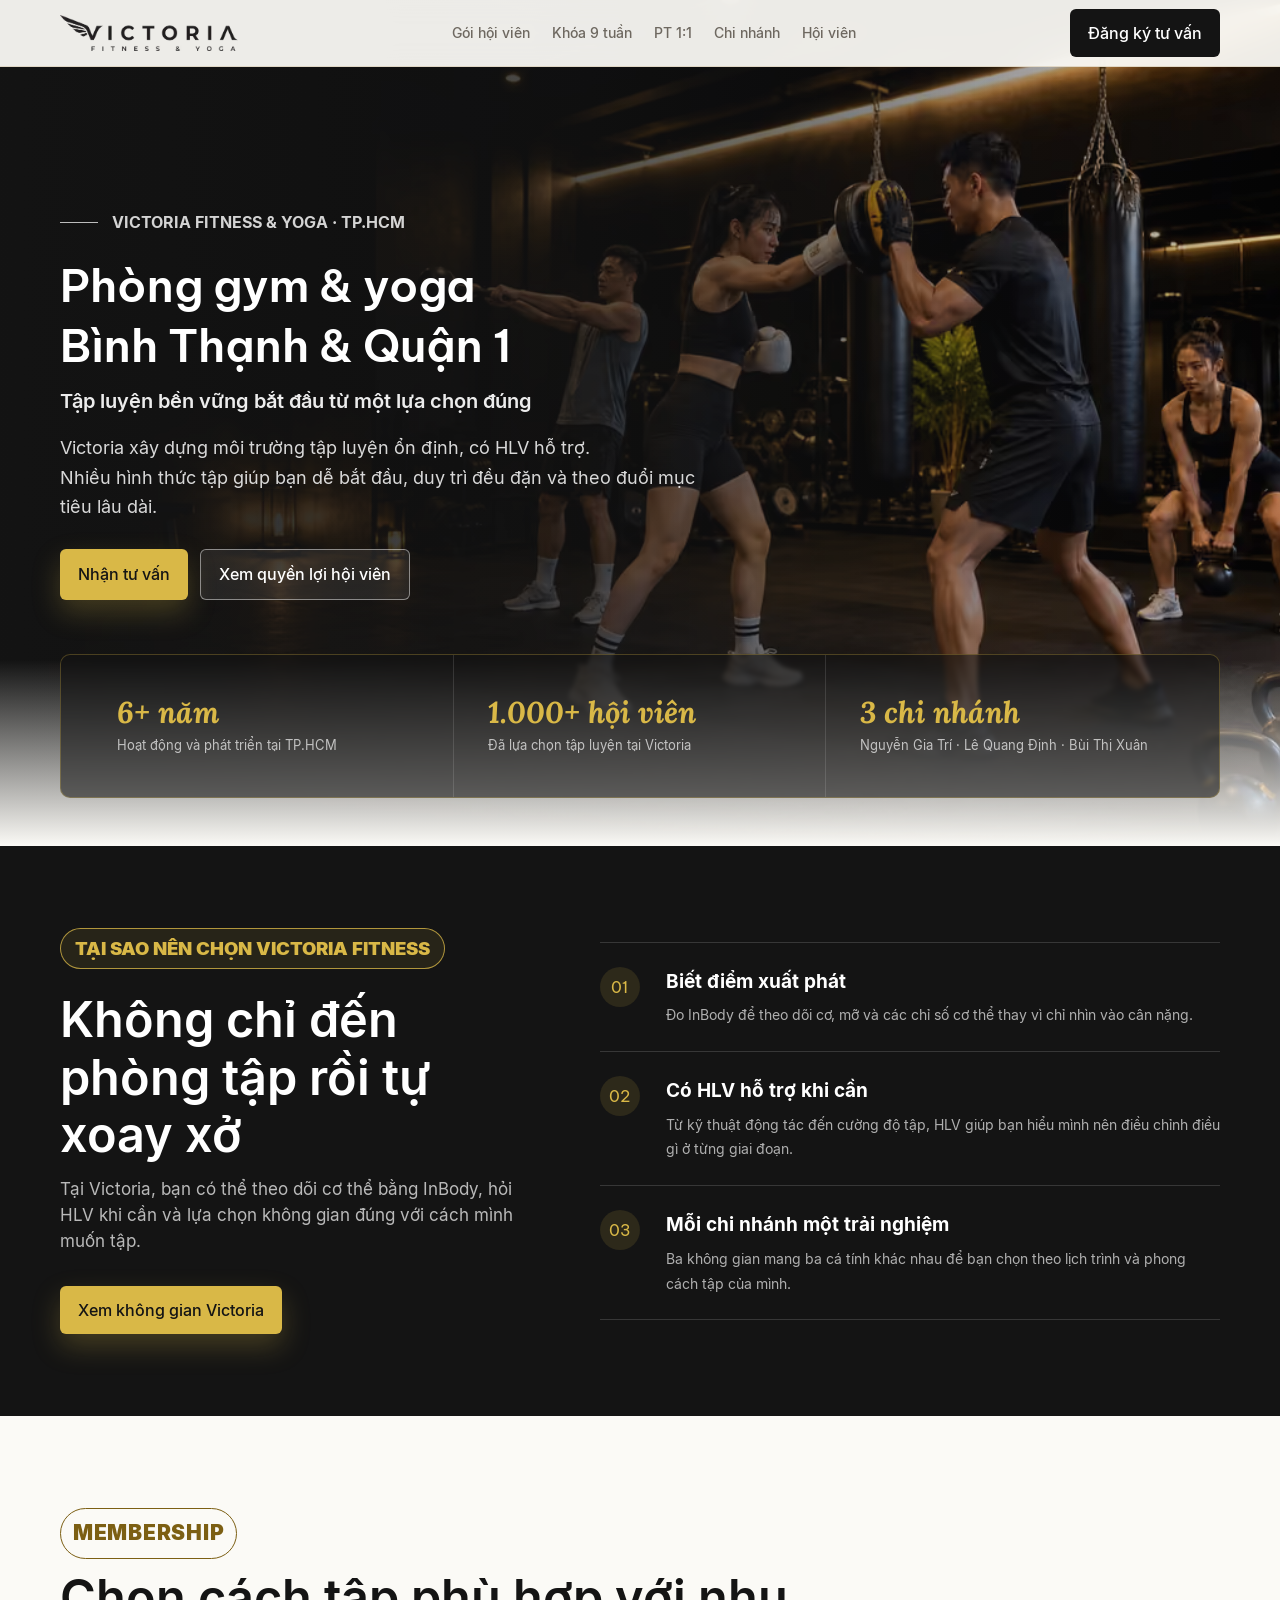
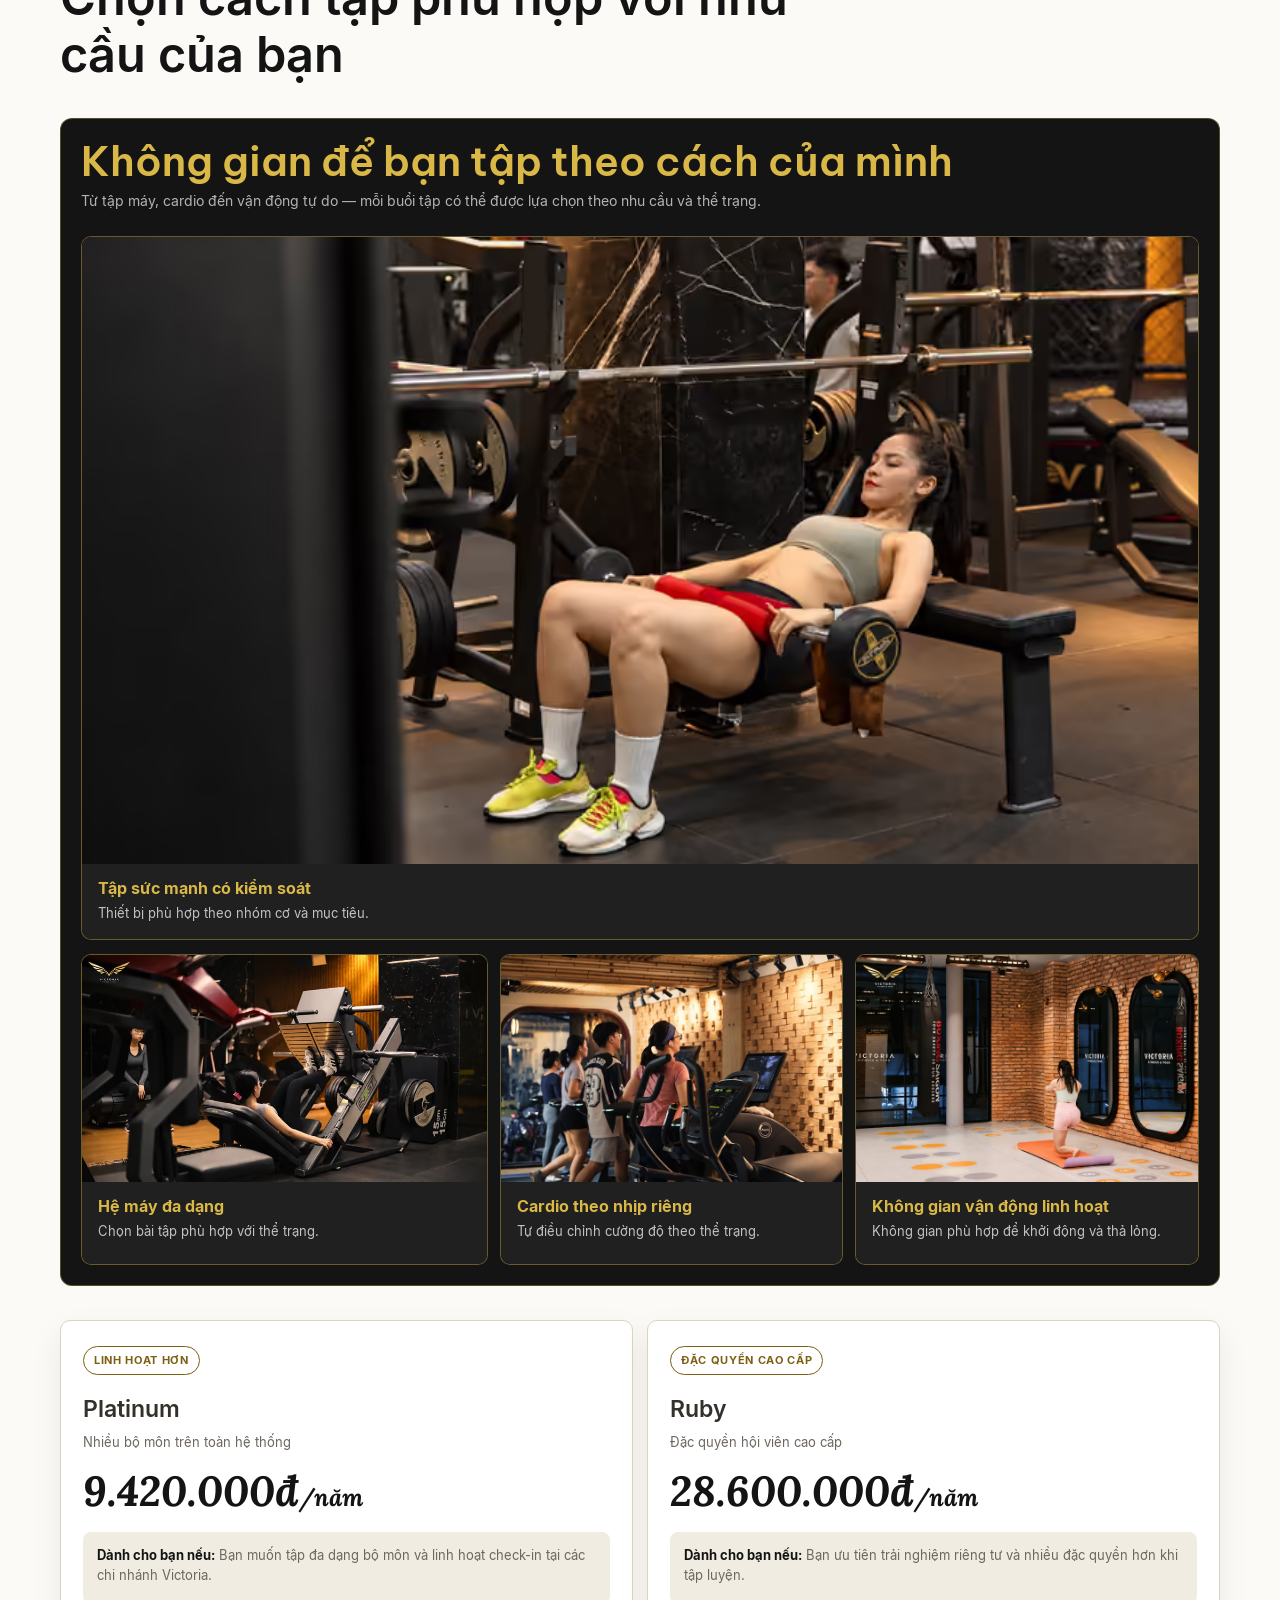
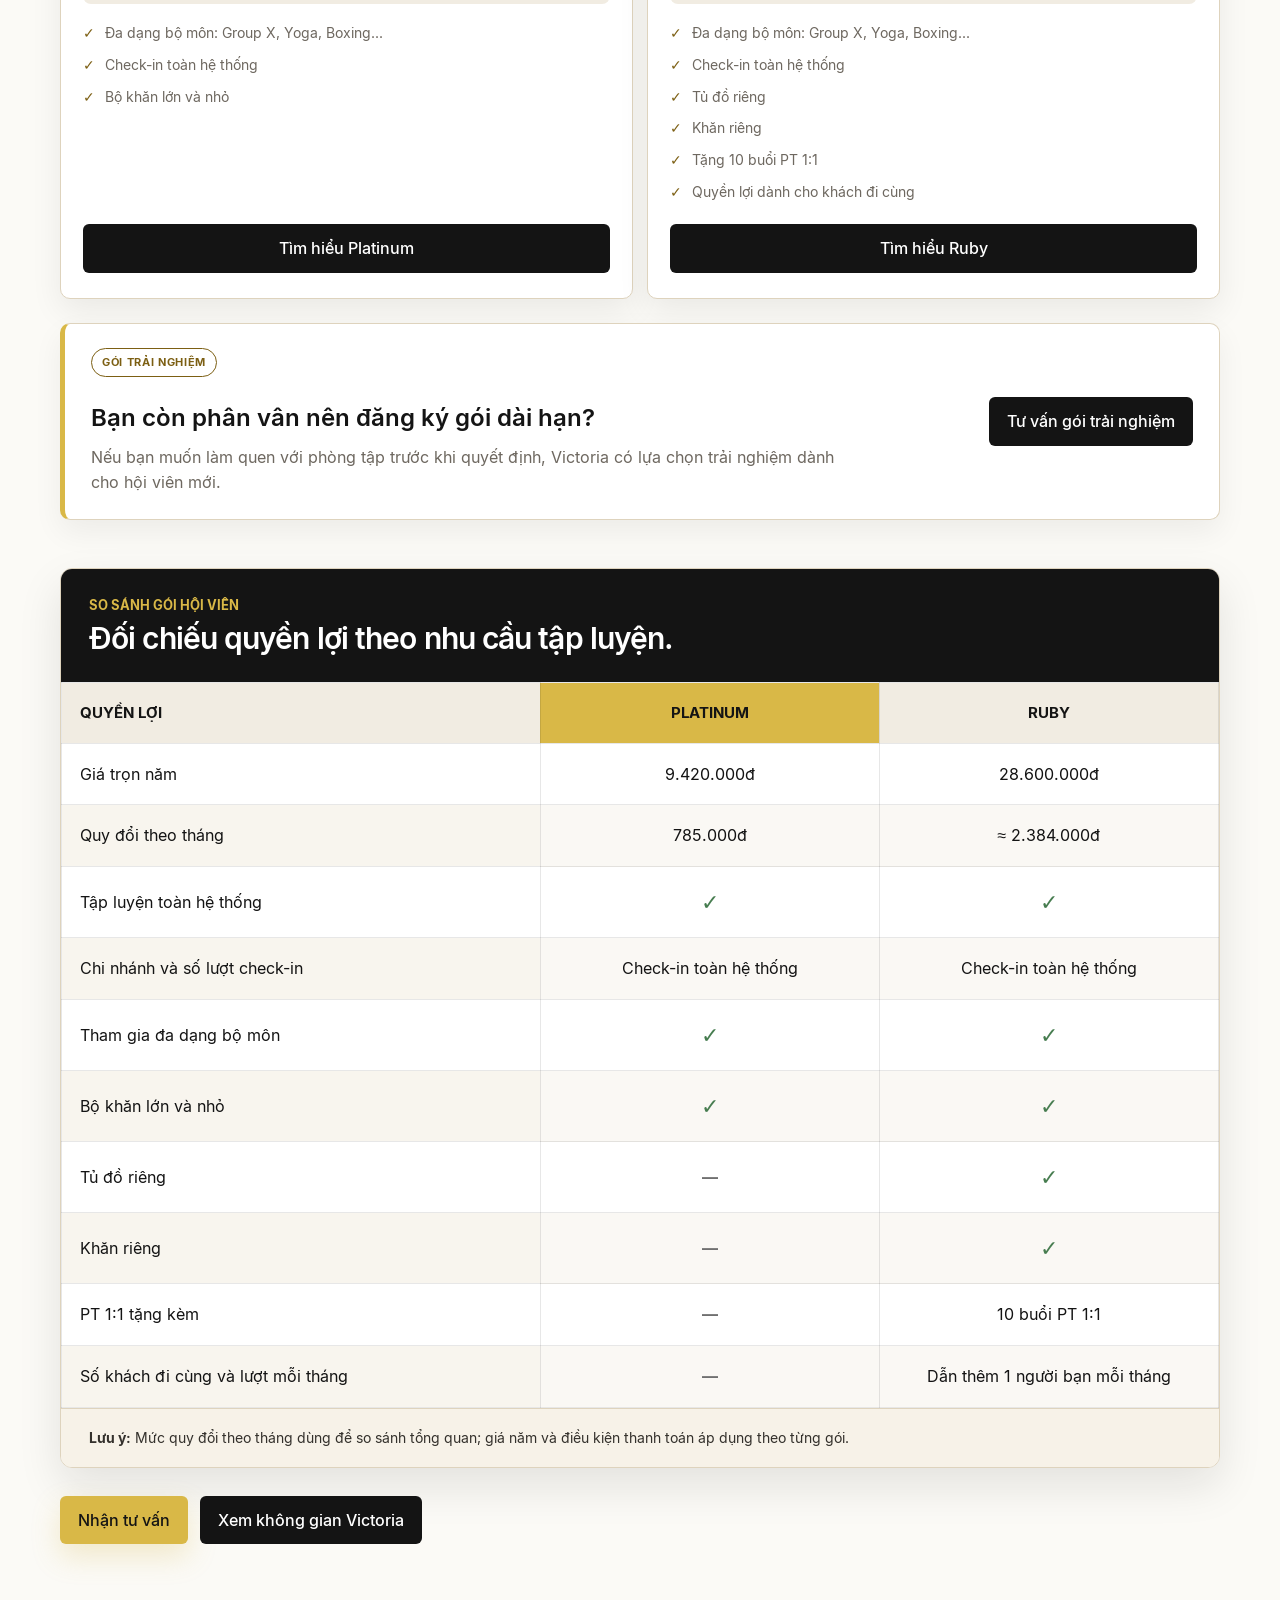
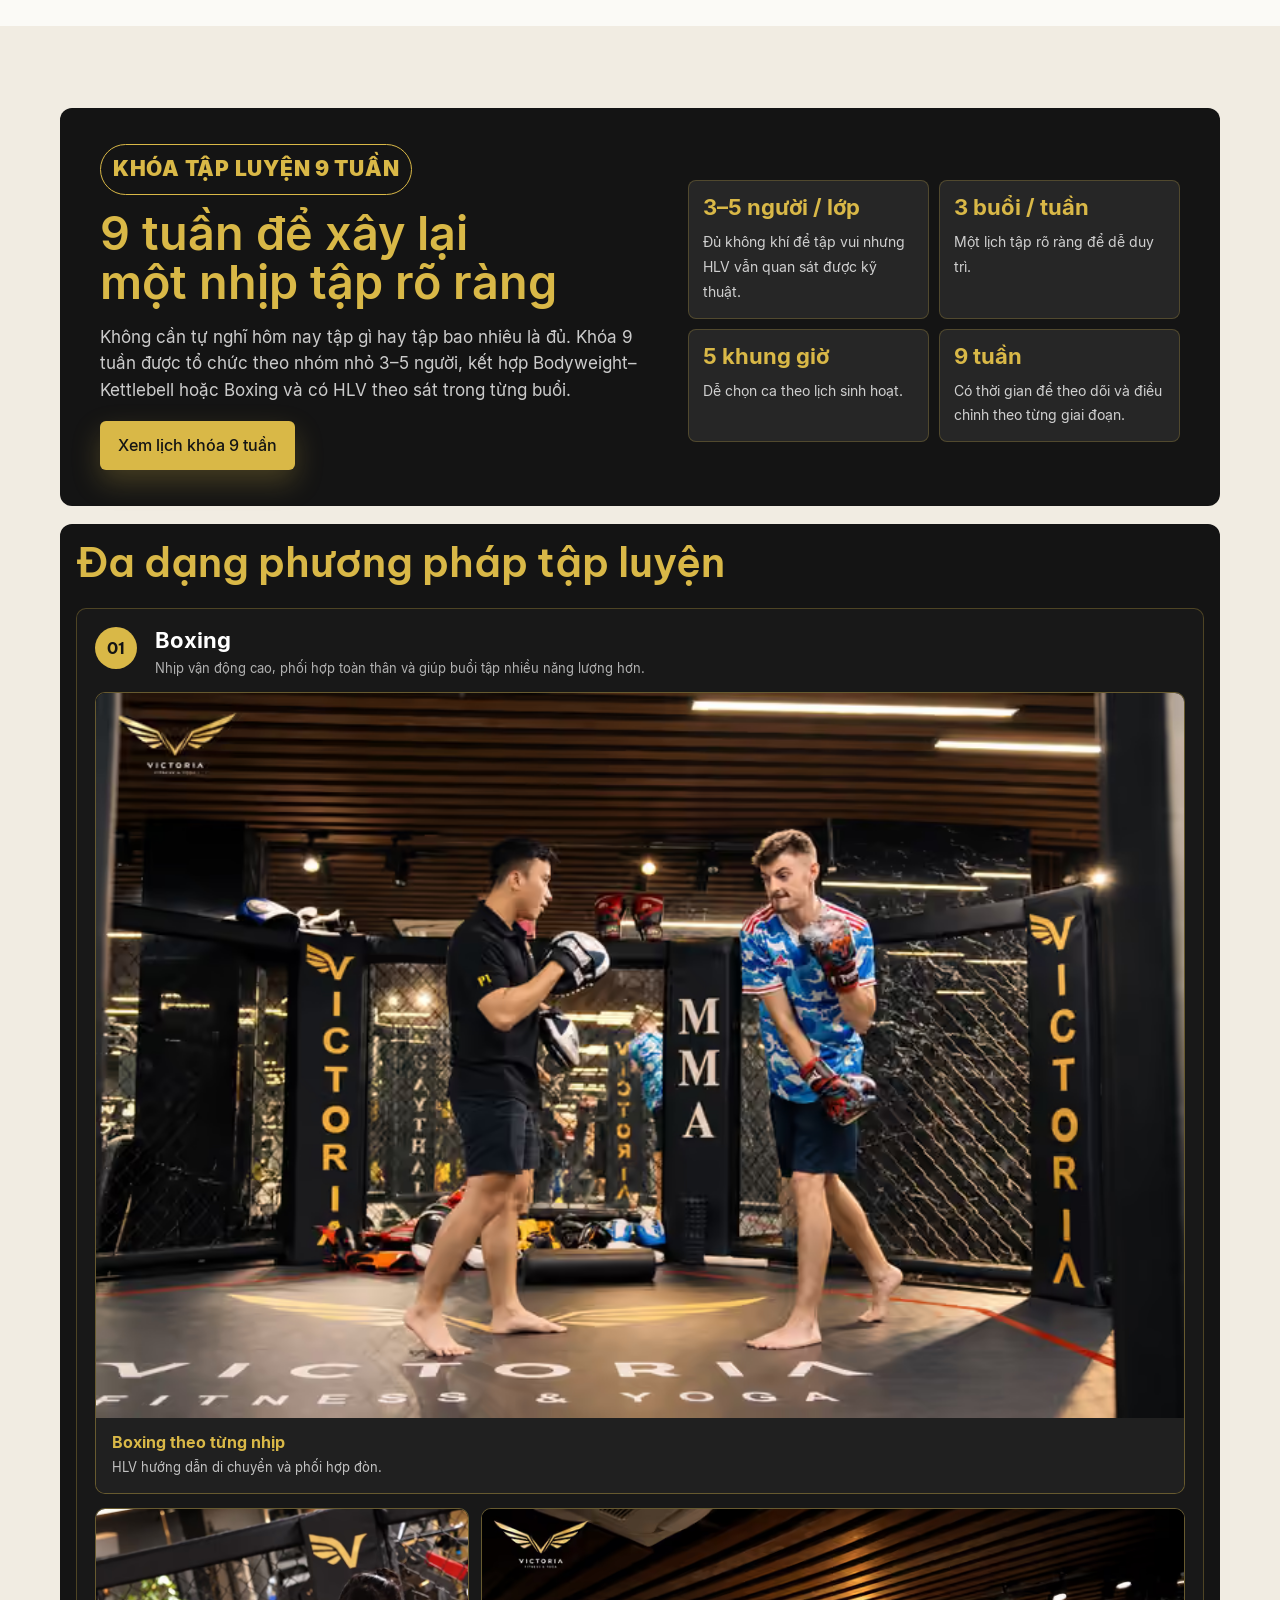
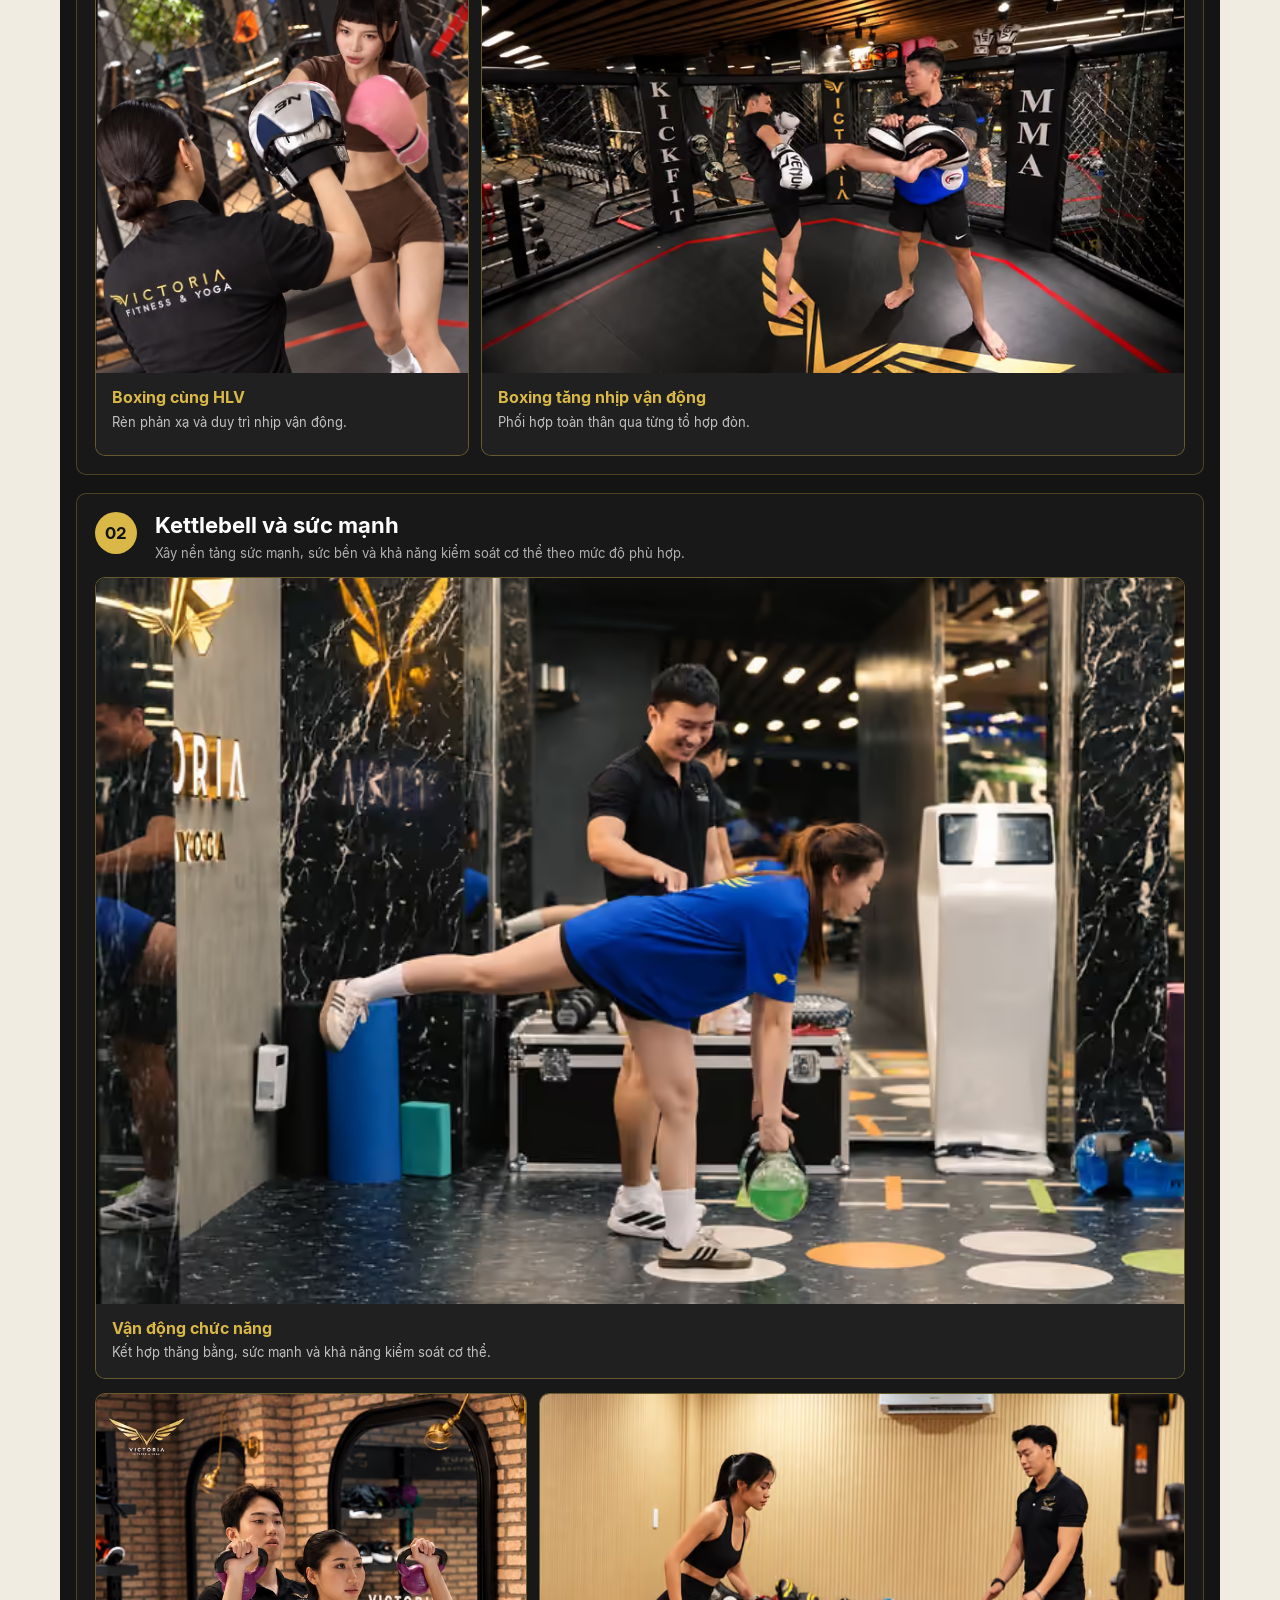
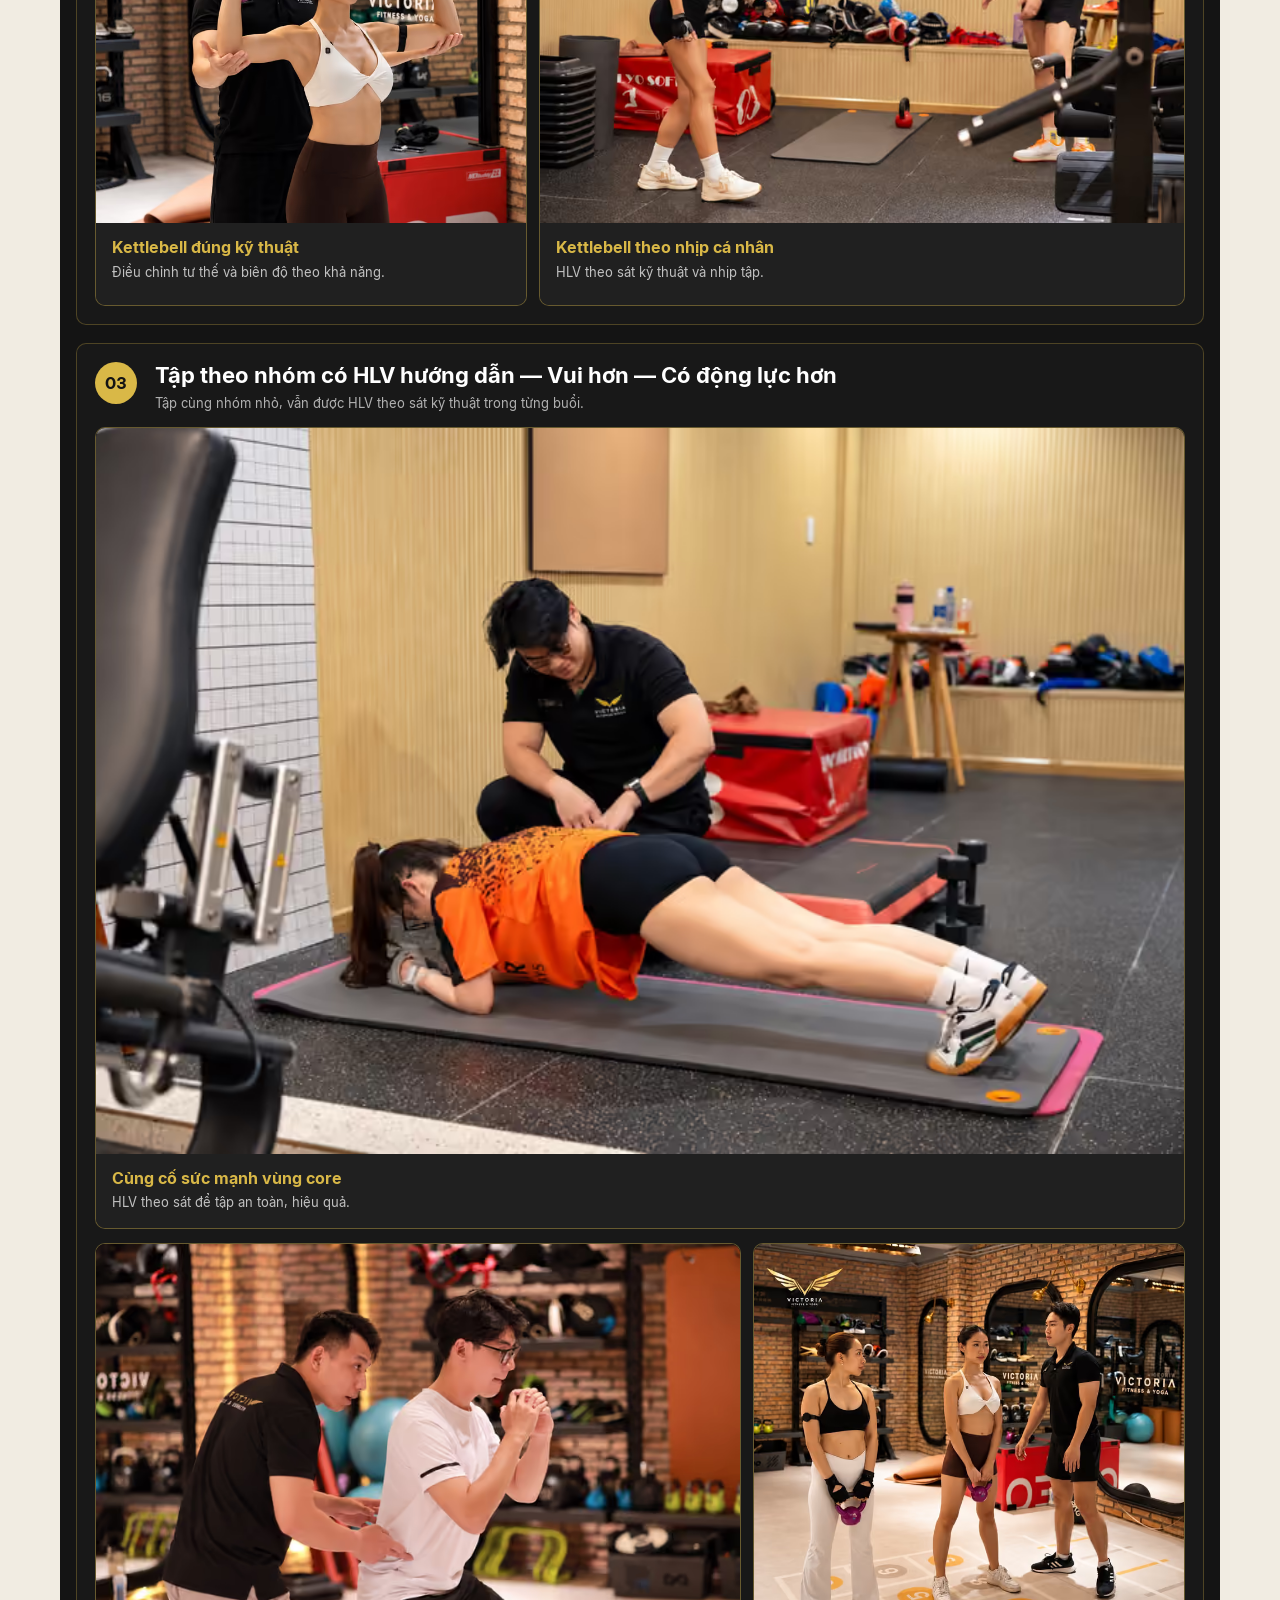
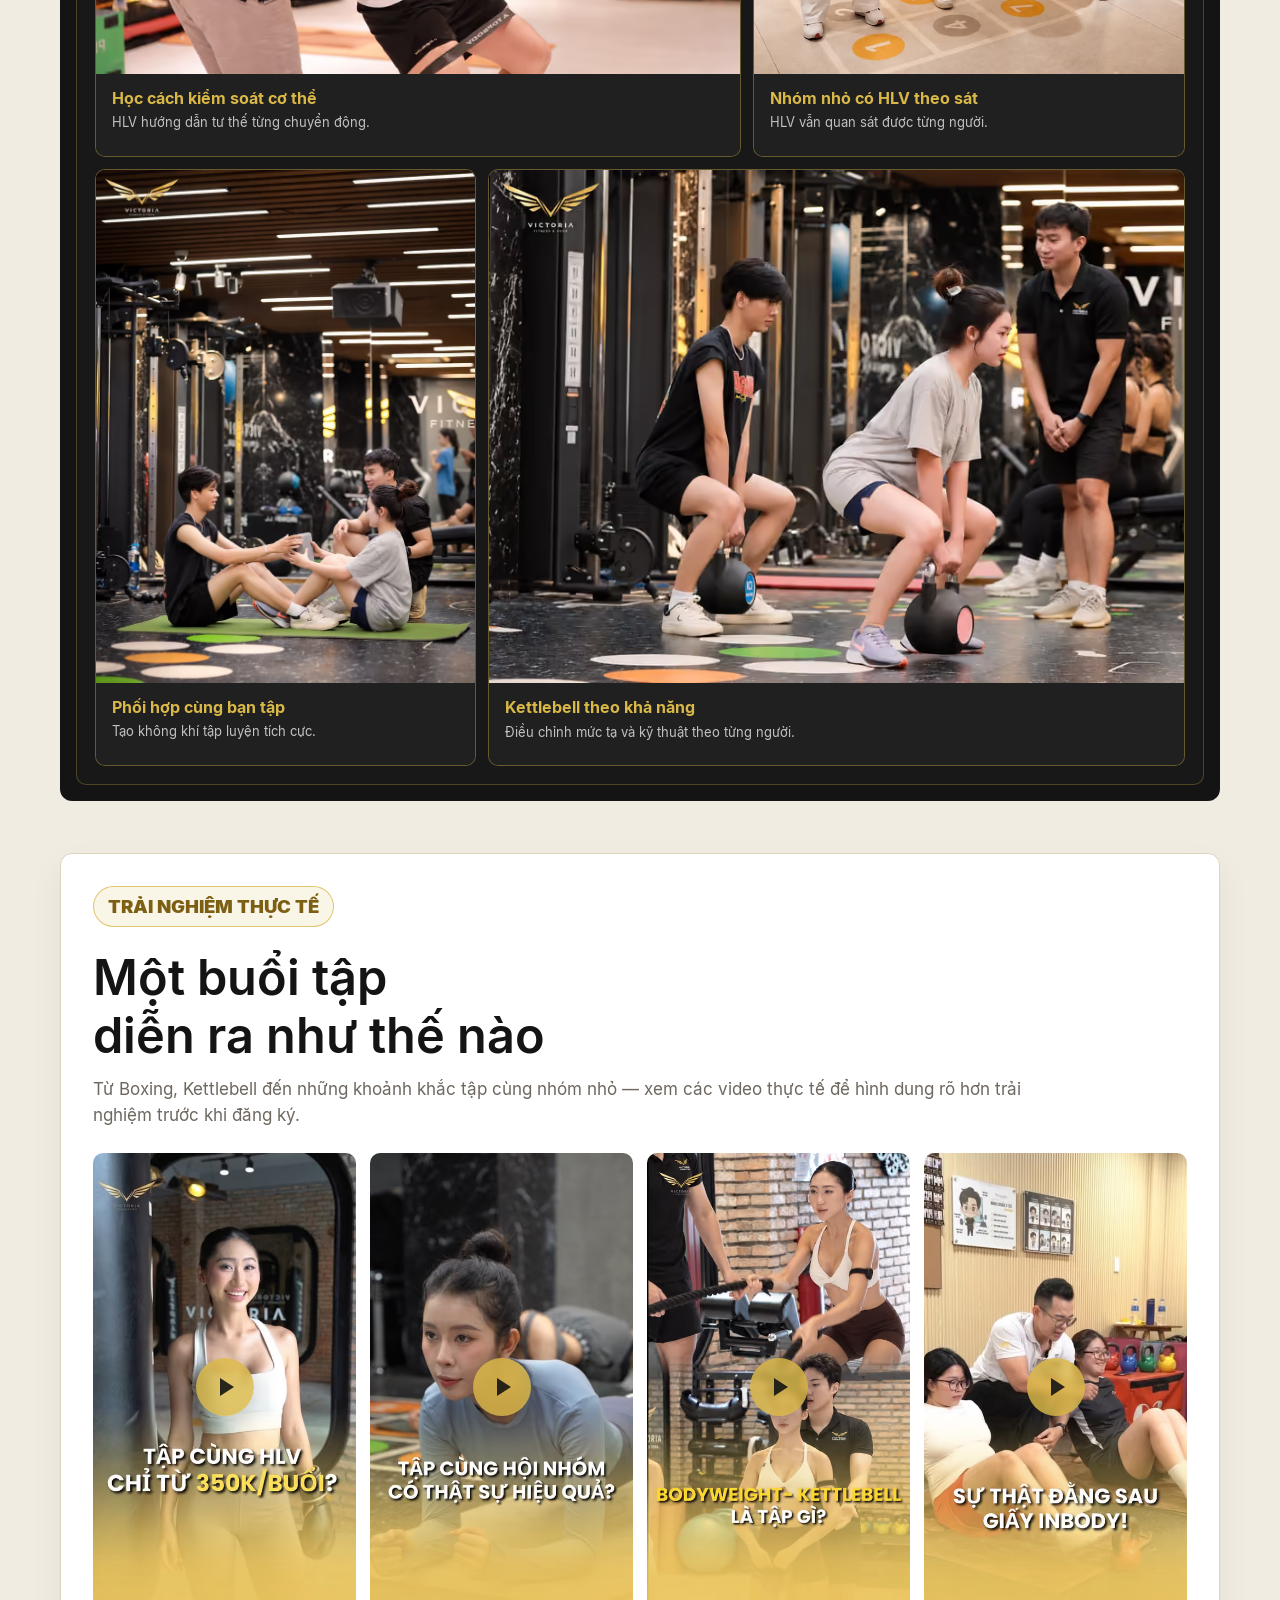
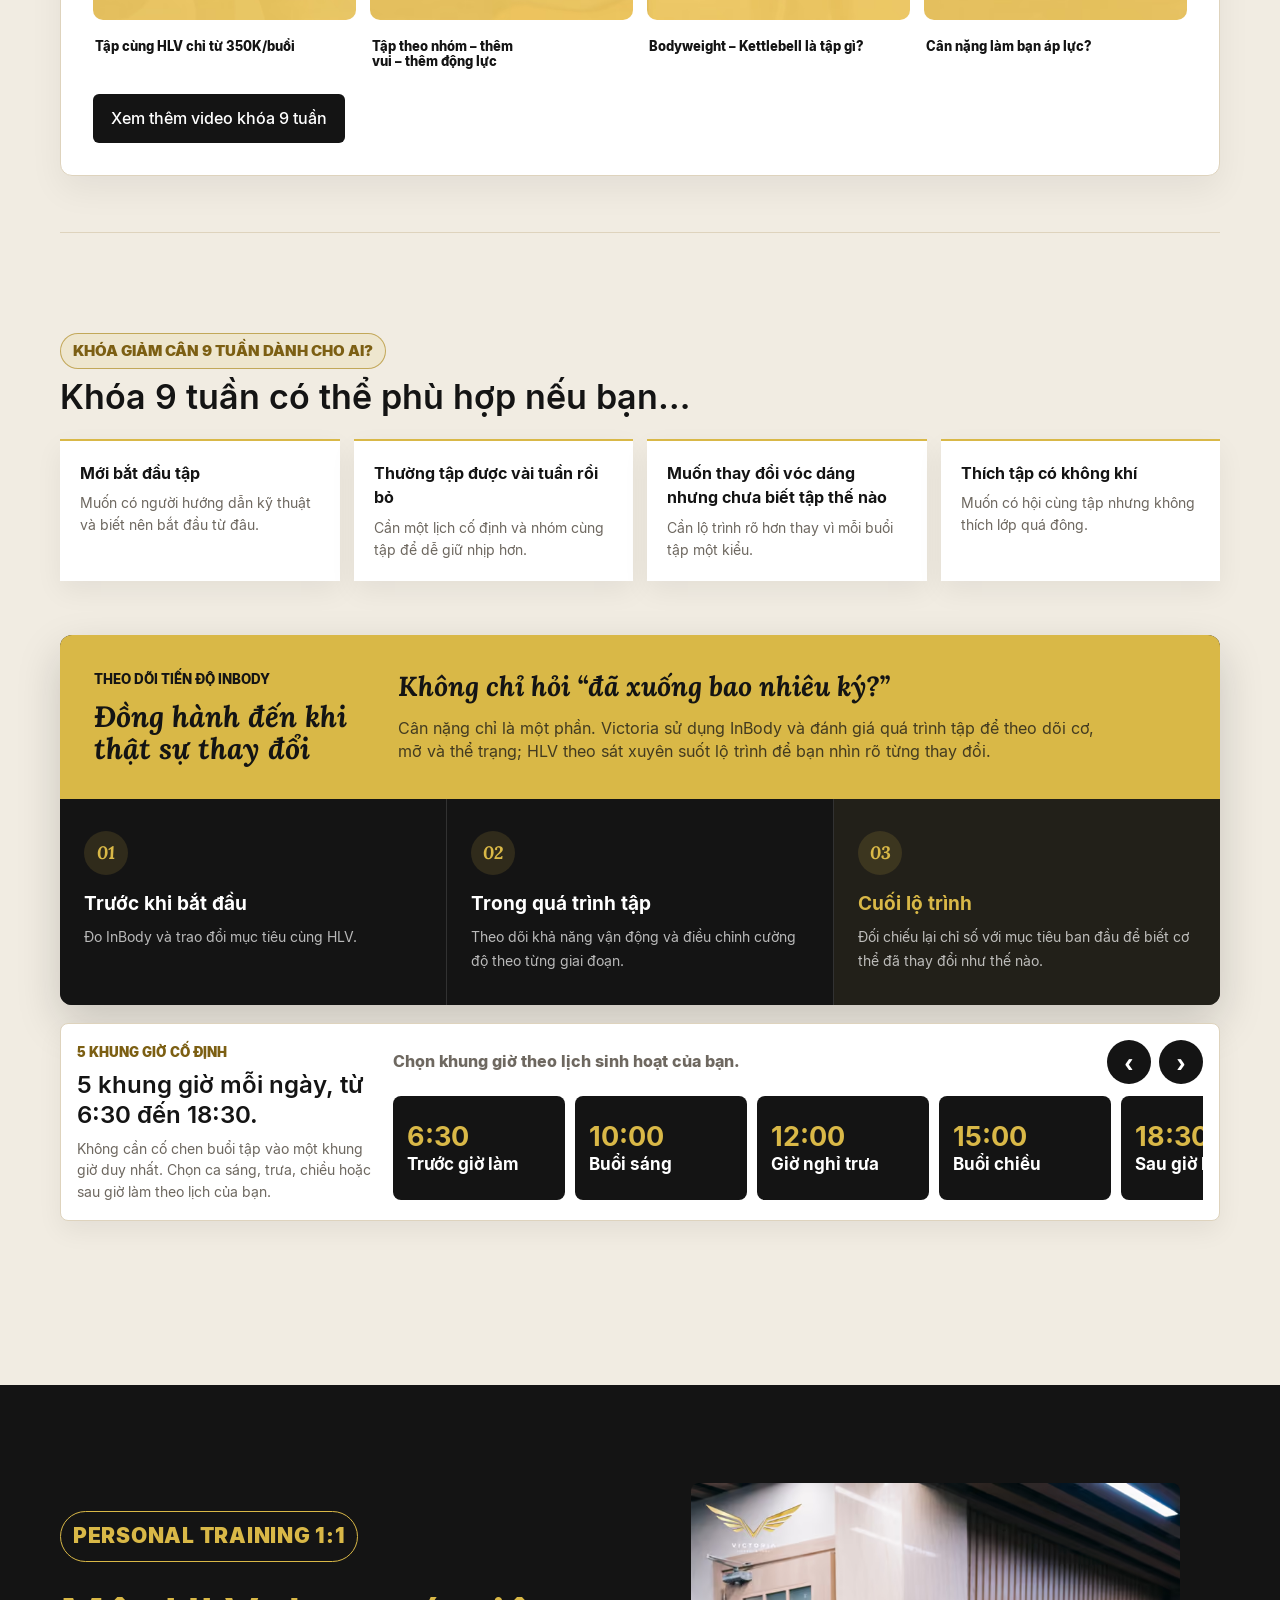
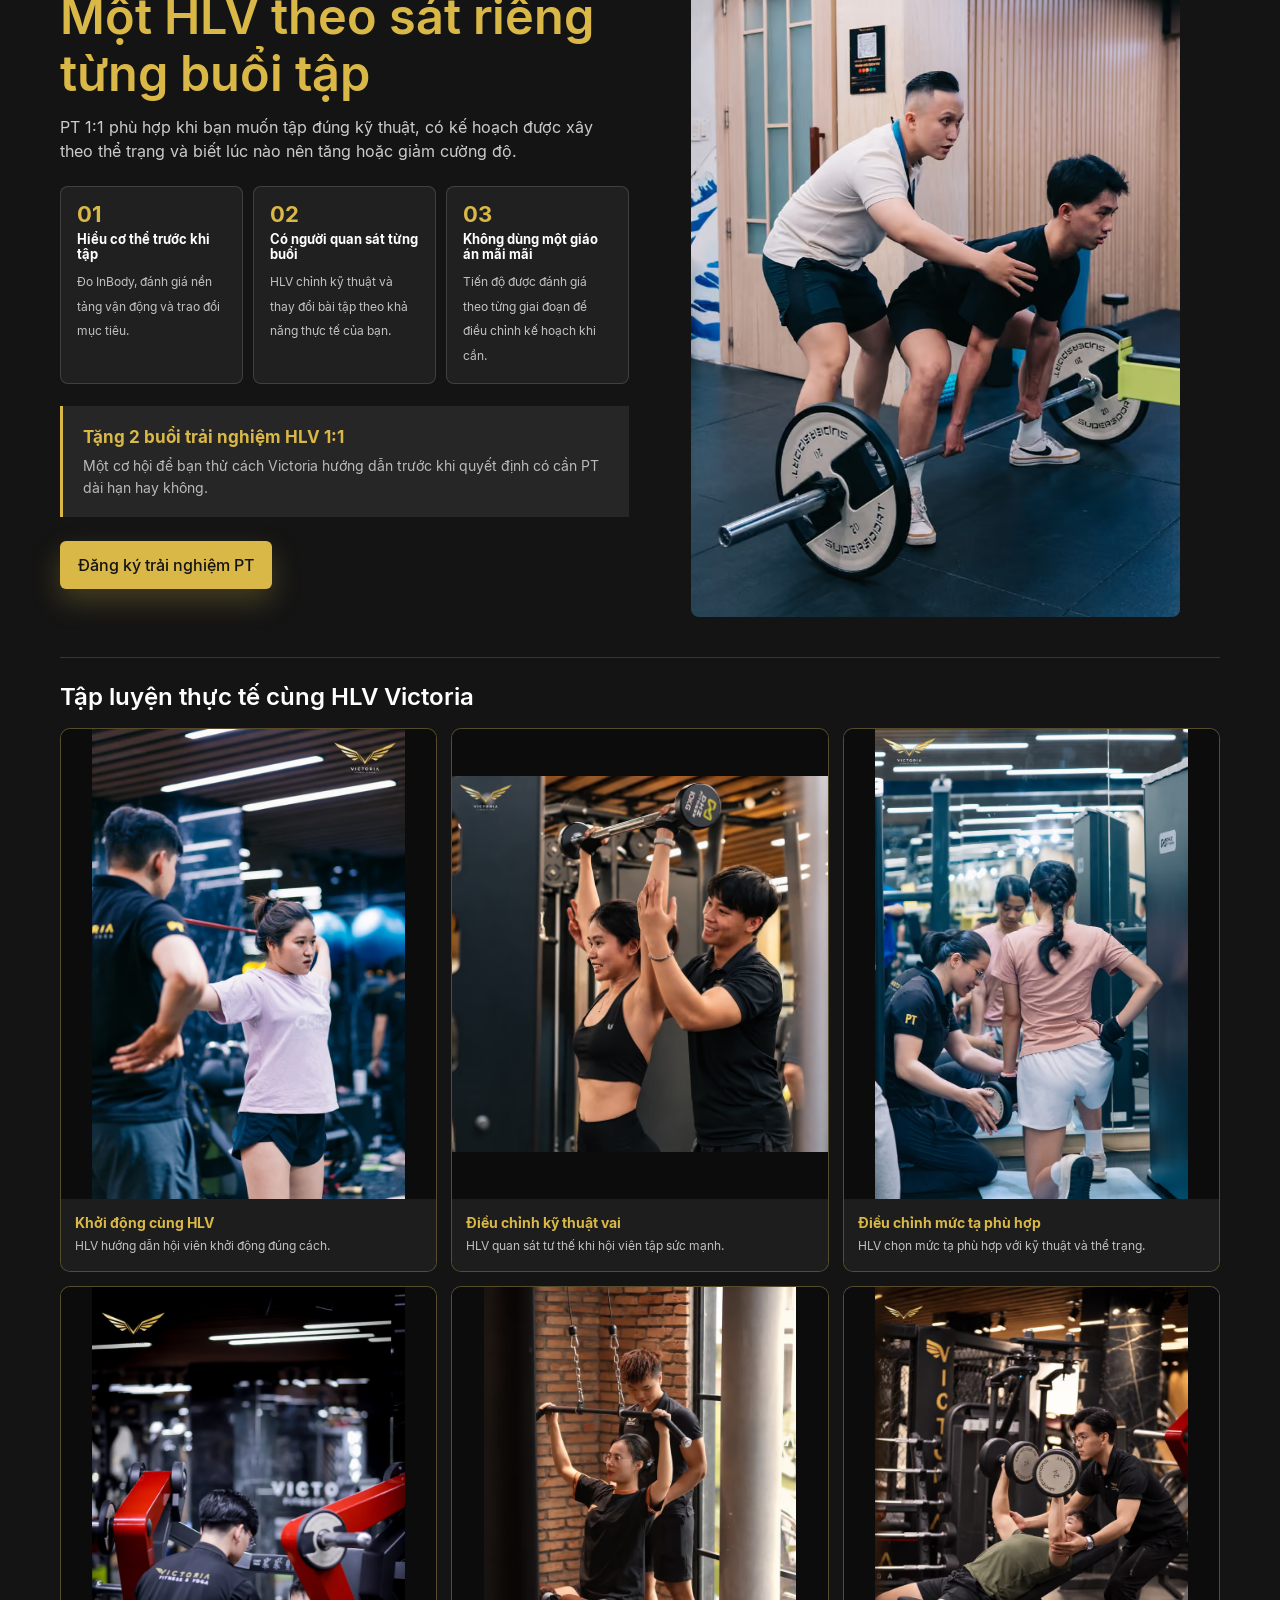
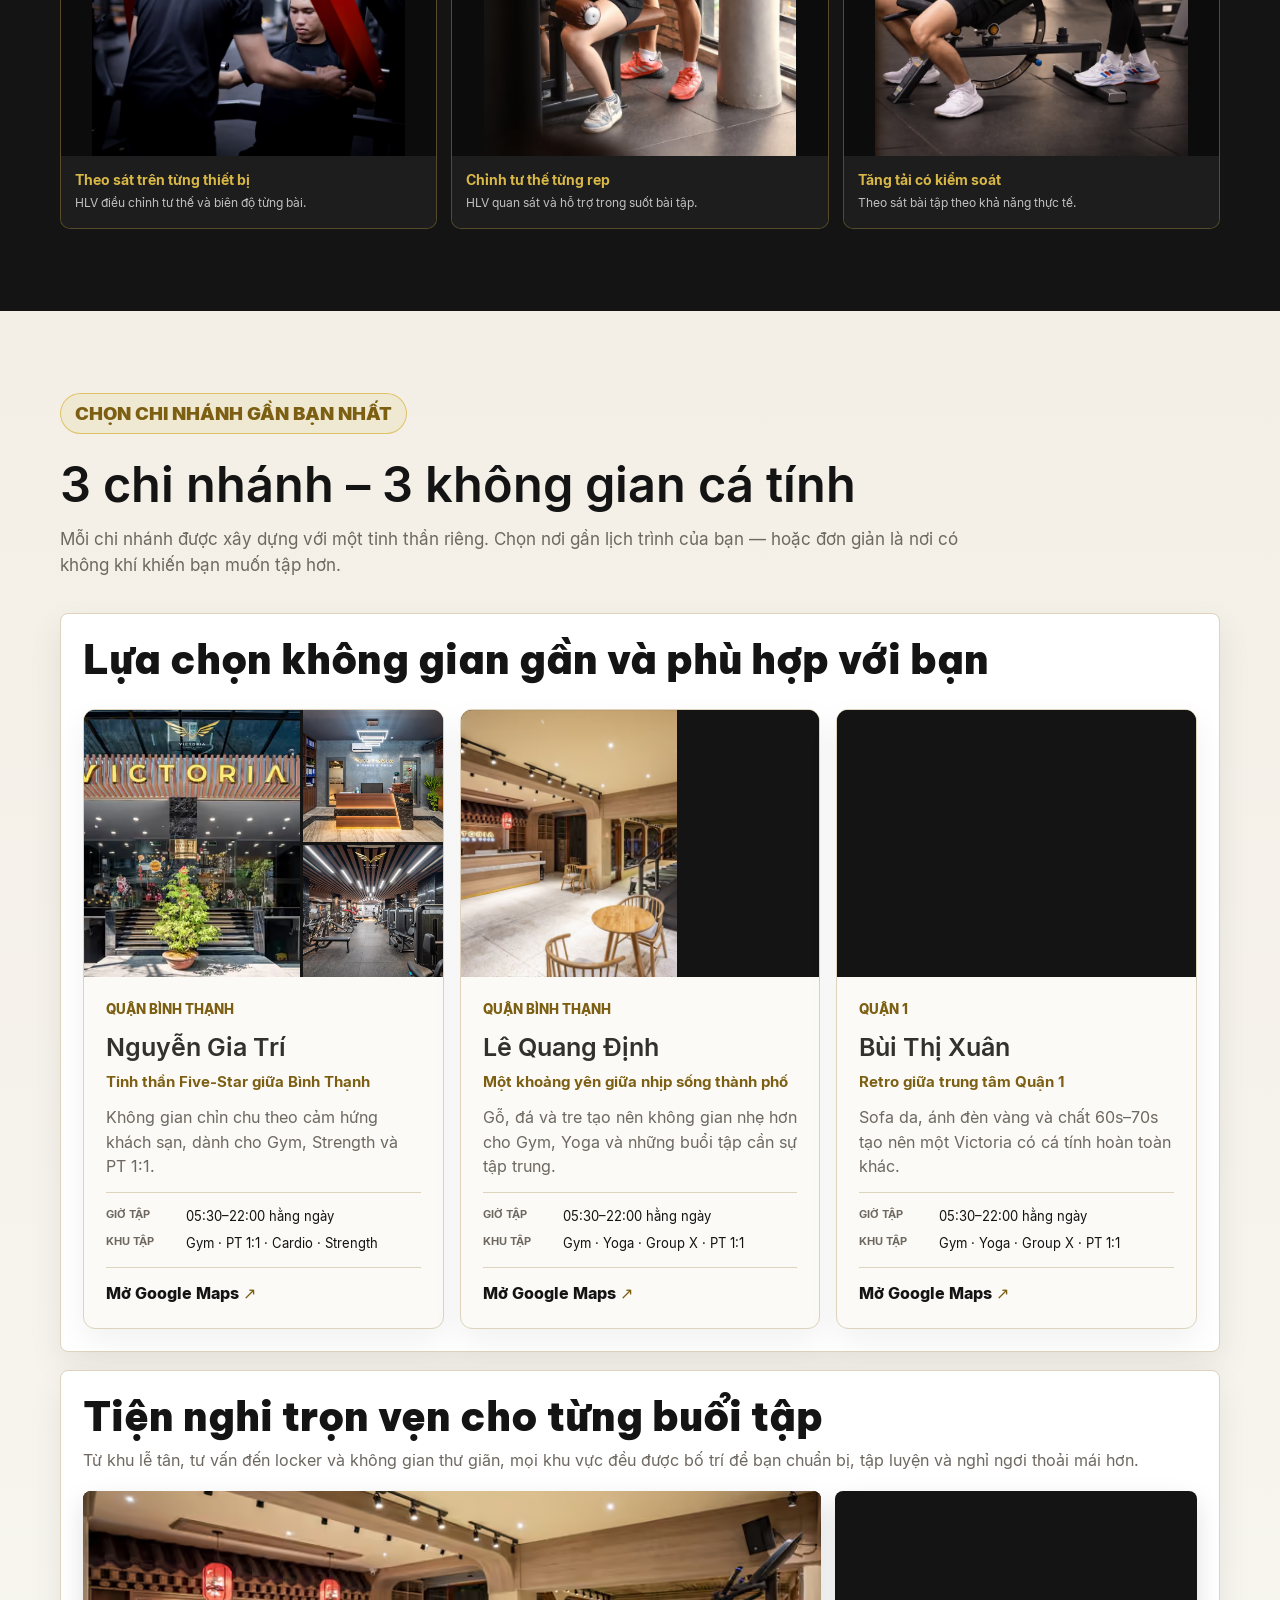
==== commit 28c79c18: "Restore the student-review video thumbnail crop The cover rule only matched an img that was a direct" ====
--- a/index.html
+++ b/index.html
@@ -2650,7 +2650,7 @@
     .feedback-stack { display:contents; }
     .feedback-card { min-height:0; grid-template-rows:auto 1fr; }
     .tiktok-frame { position:relative; width:100%; min-height:0; aspect-ratio:9 / 16; overflow:hidden; padding:0; border:0; background:var(--ink); color:var(--white); text-align:left; cursor:pointer; }
-    .tiktok-frame > img { width:100%; height:100%; object-fit:cover; object-position:center; opacity:1; filter:none; }
+    .tiktok-frame img { width:100%; height:100%; object-fit:cover; object-position:center; opacity:1; filter:none; }
     .tiktok-frame::after { content:""; position:absolute; inset:0; background:transparent; pointer-events:none; }
     .tiktok-frame > span { position:absolute; z-index:1; inset:0; display:grid; place-items:center; pointer-events:none; }
     .tiktok-frame i { font-style:normal; }
@@ -3514,10 +3514,10 @@
             <p>Từ Boxing, Kettlebell đến những khoảnh khắc tập cùng nhóm nhỏ — xem các video thực tế để hình dung rõ hơn trải nghiệm trước khi đăng ký.</p>
           </div>
           <div class="course-video-grid" aria-label="Video trải nghiệm khóa 9 tuần">
-            <figure class="course-video-card"><button class="course-video-placeholder" type="button" data-video-slot="boxing" data-tiktok-url="https://www.tiktok.com/@victoriafitnessyoga/video/7662619080523926802" aria-label="Phát video Tập cùng HLV chỉ từ 350K mỗi buổi"><picture><source type="image/avif" srcset="assets/responsive/thumb-course-01-480.avif 480w, assets/responsive/thumb-course-01-768.avif 768w" sizes="(max-width: 780px) 100vw, 720px"><source type="image/webp" srcset="assets/responsive/thumb-course-01-480.webp 480w, assets/responsive/thumb-course-01-768.webp 768w" sizes="(max-width: 780px) 100vw, 720px"><img data-responsive="true" src="assets/thumb-course-01.jpg" width="1080" height="1920" alt="Thumbnail TikTok Tập cùng HLV chỉ từ 350K mỗi buổi" loading="lazy" decoding="async"></picture><span><i aria-hidden="true"></i></span></button><figcaption>Tập cùng HLV chỉ từ 350K/buổi</figcaption></figure>
-            <figure class="course-video-card"><button class="course-video-placeholder" type="button" data-video-slot="bodyweight-kettlebell" data-tiktok-url="https://www.tiktok.com/@victoriafitnessyoga/video/7642166648614669588" aria-label="Phát video Tập theo nhóm, thêm vui, thêm động lực"><picture><source type="image/avif" srcset="assets/responsive/thumb-course-02-480.avif 480w, assets/responsive/thumb-course-02-768.avif 768w" sizes="(max-width: 780px) 100vw, 720px"><source type="image/webp" srcset="assets/responsive/thumb-course-02-480.webp 480w, assets/responsive/thumb-course-02-768.webp 768w" sizes="(max-width: 780px) 100vw, 720px"><img data-responsive="true" src="assets/thumb-course-02.jpg" width="1080" height="1920" alt="Thumbnail TikTok Tập theo nhóm, thêm vui, thêm động lực" loading="lazy" decoding="async"></picture><span><i aria-hidden="true"></i></span></button><figcaption>Tập theo nhóm – thêm vui – thêm động lực</figcaption></figure>
-            <figure class="course-video-card"><button class="course-video-placeholder" type="button" data-video-slot="coach" data-tiktok-url="https://www.tiktok.com/@victoriafitnessyoga/video/7664479463618497813" aria-label="Phát video Bodyweight và Kettlebell là tập gì"><picture><source type="image/avif" srcset="assets/responsive/thumb-course-03-480.avif 480w, assets/responsive/thumb-course-03-768.avif 768w" sizes="(max-width: 780px) 100vw, 720px"><source type="image/webp" srcset="assets/responsive/thumb-course-03-480.webp 480w, assets/responsive/thumb-course-03-768.webp 768w" sizes="(max-width: 780px) 100vw, 720px"><img data-responsive="true" src="assets/thumb-course-03.jpg" width="1080" height="1920" alt="Thumbnail TikTok Bodyweight và Kettlebell là tập gì" loading="lazy" decoding="async"></picture><span><i aria-hidden="true"></i></span></button><figcaption>Bodyweight – Kettlebell là tập gì?</figcaption></figure>
-            <figure class="course-video-card"><button class="course-video-placeholder" type="button" data-video-slot="small-group" data-tiktok-url="https://www.tiktok.com/@victoriafitnessyoga/video/7637833797857316116" aria-label="Phát video Cân nặng làm bạn áp lực"><picture><source type="image/avif" srcset="assets/responsive/thumb-course-04-480.avif 480w, assets/responsive/thumb-course-04-768.avif 768w" sizes="(max-width: 780px) 100vw, 720px"><source type="image/webp" srcset="assets/responsive/thumb-course-04-480.webp 480w, assets/responsive/thumb-course-04-768.webp 768w" sizes="(max-width: 780px) 100vw, 720px"><img data-responsive="true" src="assets/thumb-course-04.jpg" width="1080" height="1920" alt="Thumbnail TikTok Cân nặng làm bạn áp lực" loading="lazy" decoding="async"></picture><span><i aria-hidden="true"></i></span></button><figcaption>Cân nặng làm bạn áp lực?</figcaption></figure>
+            <figure class="course-video-card"><button class="course-video-placeholder" type="button" data-video-slot="boxing" data-tiktok-url="https://www.tiktok.com/@victoriafitnessyoga/video/7662619080523926802" aria-label="Phát video Tập cùng HLV chỉ từ 350K mỗi buổi"><picture><source type="image/avif" srcset="assets/responsive/thumb-course-01-480.avif 480w, assets/responsive/thumb-course-01-768.avif 768w" sizes="(max-width: 780px) 62vw, 264px"><source type="image/webp" srcset="assets/responsive/thumb-course-01-480.webp 480w, assets/responsive/thumb-course-01-768.webp 768w" sizes="(max-width: 780px) 62vw, 264px"><img data-responsive="true" src="assets/thumb-course-01.jpg" width="1080" height="1920" alt="Thumbnail TikTok Tập cùng HLV chỉ từ 350K mỗi buổi" loading="lazy" decoding="async"></picture><span><i aria-hidden="true"></i></span></button><figcaption>Tập cùng HLV chỉ từ 350K/buổi</figcaption></figure>
+            <figure class="course-video-card"><button class="course-video-placeholder" type="button" data-video-slot="bodyweight-kettlebell" data-tiktok-url="https://www.tiktok.com/@victoriafitnessyoga/video/7642166648614669588" aria-label="Phát video Tập theo nhóm, thêm vui, thêm động lực"><picture><source type="image/avif" srcset="assets/responsive/thumb-course-02-480.avif 480w, assets/responsive/thumb-course-02-768.avif 768w" sizes="(max-width: 780px) 62vw, 264px"><source type="image/webp" srcset="assets/responsive/thumb-course-02-480.webp 480w, assets/responsive/thumb-course-02-768.webp 768w" sizes="(max-width: 780px) 62vw, 264px"><img data-responsive="true" src="assets/thumb-course-02.jpg" width="1080" height="1920" alt="Thumbnail TikTok Tập theo nhóm, thêm vui, thêm động lực" loading="lazy" decoding="async"></picture><span><i aria-hidden="true"></i></span></button><figcaption>Tập theo nhóm – thêm vui – thêm động lực</figcaption></figure>
+            <figure class="course-video-card"><button class="course-video-placeholder" type="button" data-video-slot="coach" data-tiktok-url="https://www.tiktok.com/@victoriafitnessyoga/video/7664479463618497813" aria-label="Phát video Bodyweight và Kettlebell là tập gì"><picture><source type="image/avif" srcset="assets/responsive/thumb-course-03-480.avif 480w, assets/responsive/thumb-course-03-768.avif 768w" sizes="(max-width: 780px) 62vw, 264px"><source type="image/webp" srcset="assets/responsive/thumb-course-03-480.webp 480w, assets/responsive/thumb-course-03-768.webp 768w" sizes="(max-width: 780px) 62vw, 264px"><img data-responsive="true" src="assets/thumb-course-03.jpg" width="1080" height="1920" alt="Thumbnail TikTok Bodyweight và Kettlebell là tập gì" loading="lazy" decoding="async"></picture><span><i aria-hidden="true"></i></span></button><figcaption>Bodyweight – Kettlebell là tập gì?</figcaption></figure>
+            <figure class="course-video-card"><button class="course-video-placeholder" type="button" data-video-slot="small-group" data-tiktok-url="https://www.tiktok.com/@victoriafitnessyoga/video/7637833797857316116" aria-label="Phát video Cân nặng làm bạn áp lực"><picture><source type="image/avif" srcset="assets/responsive/thumb-course-04-480.avif 480w, assets/responsive/thumb-course-04-768.avif 768w" sizes="(max-width: 780px) 62vw, 264px"><source type="image/webp" srcset="assets/responsive/thumb-course-04-480.webp 480w, assets/responsive/thumb-course-04-768.webp 768w" sizes="(max-width: 780px) 62vw, 264px"><img data-responsive="true" src="assets/thumb-course-04.jpg" width="1080" height="1920" alt="Thumbnail TikTok Cân nặng làm bạn áp lực" loading="lazy" decoding="async"></picture><span><i aria-hidden="true"></i></span></button><figcaption>Cân nặng làm bạn áp lực?</figcaption></figure>
           </div>
           <div class="course-video-cta"><a class="btn dark" href="https://www.tiktok.com/@victoriafitnessyoga" target="_blank" rel="noopener">Xem thêm video khóa 9 tuần</a></div>
         </section>
@@ -3727,28 +3727,28 @@
         </div>
         <div class="feedback-showcase" aria-label="Video câu chuyện hội viên">
           <article class="feedback-card compact-feedback">
-            <button class="tiktok-frame" type="button" data-tiktok-id="7636249333385399559" data-member-name="Hội viên Victoria" aria-label="Phát video chia sẻ của hội viên Victoria"><picture><source type="image/avif" srcset="assets/responsive/thumb-feedback-7636249333385399559-480.avif 480w, assets/responsive/thumb-feedback-7636249333385399559-768.avif 768w" sizes="(max-width: 780px) 100vw, 720px"><source type="image/webp" srcset="assets/responsive/thumb-feedback-7636249333385399559-480.webp 480w, assets/responsive/thumb-feedback-7636249333385399559-768.webp 768w" sizes="(max-width: 780px) 100vw, 720px"><img data-responsive="true" src="assets/thumb-feedback-7636249333385399559.png" width="1080" height="1920" alt="Thumbnail video hội viên nữ tại Victoria" loading="lazy" decoding="async"></picture><span><i aria-hidden="true"></i></span></button>
+            <button class="tiktok-frame" type="button" data-tiktok-id="7636249333385399559" data-member-name="Hội viên Victoria" aria-label="Phát video chia sẻ của hội viên Victoria"><picture><source type="image/avif" srcset="assets/responsive/thumb-feedback-7636249333385399559-480.avif 480w, assets/responsive/thumb-feedback-7636249333385399559-768.avif 768w" sizes="(max-width: 780px) 72vw, 376px"><source type="image/webp" srcset="assets/responsive/thumb-feedback-7636249333385399559-480.webp 480w, assets/responsive/thumb-feedback-7636249333385399559-768.webp 768w" sizes="(max-width: 780px) 72vw, 376px"><img data-responsive="true" src="assets/thumb-feedback-7636249333385399559.png" width="1080" height="1920" alt="Thumbnail video hội viên nữ tại Victoria" loading="lazy" decoding="async"></picture><span><i aria-hidden="true"></i></span></button>
             <footer><small>Dương Băng - Sinh viên</small><h3>Hội viên Băng đã giảm 7kg chỉ sau 4 tháng</h3></footer>
           </article>
           <article class="feedback-card compact-feedback">
-            <button class="tiktok-frame" type="button" data-tiktok-id="7577348045487000850" data-member-name="Hội viên Victoria" aria-label="Phát video chia sẻ của hội viên Victoria"><picture><source type="image/avif" srcset="assets/responsive/thumb-feedback-7577348045487000850-480.avif 480w, assets/responsive/thumb-feedback-7577348045487000850-768.avif 768w" sizes="(max-width: 780px) 100vw, 720px"><source type="image/webp" srcset="assets/responsive/thumb-feedback-7577348045487000850-480.webp 480w, assets/responsive/thumb-feedback-7577348045487000850-768.webp 768w" sizes="(max-width: 780px) 100vw, 720px"><img data-responsive="true" src="assets/thumb-feedback-7577348045487000850.png" width="1080" height="1920" alt="Thumbnail video phỏng vấn hội viên nữ tại Victoria" loading="lazy" decoding="async"></picture><span><i aria-hidden="true"></i></span></button>
+            <button class="tiktok-frame" type="button" data-tiktok-id="7577348045487000850" data-member-name="Hội viên Victoria" aria-label="Phát video chia sẻ của hội viên Victoria"><picture><source type="image/avif" srcset="assets/responsive/thumb-feedback-7577348045487000850-480.avif 480w, assets/responsive/thumb-feedback-7577348045487000850-768.avif 768w" sizes="(max-width: 780px) 72vw, 376px"><source type="image/webp" srcset="assets/responsive/thumb-feedback-7577348045487000850-480.webp 480w, assets/responsive/thumb-feedback-7577348045487000850-768.webp 768w" sizes="(max-width: 780px) 72vw, 376px"><img data-responsive="true" src="assets/thumb-feedback-7577348045487000850.png" width="1080" height="1920" alt="Thumbnail video phỏng vấn hội viên nữ tại Victoria" loading="lazy" decoding="async"></picture><span><i aria-hidden="true"></i></span></button>
             <footer><small>Hồng Ngọc - Sinh viên</small><h3>Mãi không lên cân, cô sinh viên chỉ 37kg thay đổi như thế nào tại Victoria?</h3></footer>
           </article>
           <article class="feedback-card compact-feedback">
-            <button class="tiktok-frame" type="button" data-tiktok-id="7691939783060344084" data-member-name="Hội viên Victoria" aria-label="Phát video chia sẻ của hội viên Victoria"><picture><source type="image/avif" srcset="assets/responsive/thumb-feedback-7691939783060344084-480.avif 480w, assets/responsive/thumb-feedback-7691939783060344084-768.avif 768w" sizes="(max-width: 780px) 100vw, 720px"><source type="image/webp" srcset="assets/responsive/thumb-feedback-7691939783060344084-480.webp 480w, assets/responsive/thumb-feedback-7691939783060344084-768.webp 768w" sizes="(max-width: 780px) 100vw, 720px"><img data-responsive="true" src="assets/thumb-feedback-7691939783060344084.png" width="1080" height="1920" alt="Thumbnail video chia sẻ hội viên nữ tại Victoria" loading="lazy" decoding="async"></picture><span><i aria-hidden="true"></i></span></button>
+            <button class="tiktok-frame" type="button" data-tiktok-id="7691939783060344084" data-member-name="Hội viên Victoria" aria-label="Phát video chia sẻ của hội viên Victoria"><picture><source type="image/avif" srcset="assets/responsive/thumb-feedback-7691939783060344084-480.avif 480w, assets/responsive/thumb-feedback-7691939783060344084-768.avif 768w" sizes="(max-width: 780px) 72vw, 376px"><source type="image/webp" srcset="assets/responsive/thumb-feedback-7691939783060344084-480.webp 480w, assets/responsive/thumb-feedback-7691939783060344084-768.webp 768w" sizes="(max-width: 780px) 72vw, 376px"><img data-responsive="true" src="assets/thumb-feedback-7691939783060344084.png" width="1080" height="1920" alt="Thumbnail video chia sẻ hội viên nữ tại Victoria" loading="lazy" decoding="async"></picture><span><i aria-hidden="true"></i></span></button>
             <footer><small>Thu Trang - Sinh viên</small><h3>Hành trình biến việc tập luyện thành một phần nhịp sống của Thu Trang</h3></footer>
           </article>
           <article class="feedback-card featured-feedback">
-            <button class="tiktok-frame" type="button" data-tiktok-id="7655151843688992007" data-member-name="Đức Tùng" aria-label="Phát video chia sẻ của hội viên Đức Tùng"><picture><source type="image/avif" srcset="assets/responsive/thumb-feedback-duc-tung-480.avif 480w, assets/responsive/thumb-feedback-duc-tung-768.avif 768w" sizes="(max-width: 780px) 100vw, 720px"><source type="image/webp" srcset="assets/responsive/thumb-feedback-duc-tung-480.webp 480w, assets/responsive/thumb-feedback-duc-tung-768.webp 768w" sizes="(max-width: 780px) 100vw, 720px"><img data-responsive="true" src="assets/thumb-feedback-duc-tung.jpg" width="1080" height="1920" alt="Thumbnail video hội viên Đức Tùng tại Victoria" loading="lazy" decoding="async"></picture><span><i aria-hidden="true"></i></span></button>
+            <button class="tiktok-frame" type="button" data-tiktok-id="7655151843688992007" data-member-name="Đức Tùng" aria-label="Phát video chia sẻ của hội viên Đức Tùng"><picture><source type="image/avif" srcset="assets/responsive/thumb-feedback-duc-tung-480.avif 480w, assets/responsive/thumb-feedback-duc-tung-768.avif 768w" sizes="(max-width: 780px) 72vw, 376px"><source type="image/webp" srcset="assets/responsive/thumb-feedback-duc-tung-480.webp 480w, assets/responsive/thumb-feedback-duc-tung-768.webp 768w" sizes="(max-width: 780px) 72vw, 376px"><img data-responsive="true" src="assets/thumb-feedback-duc-tung.jpg" width="1080" height="1920" alt="Thumbnail video hội viên Đức Tùng tại Victoria" loading="lazy" decoding="async"></picture><span><i aria-hidden="true"></i></span></button>
             <footer><small>Đức Tùng · Hội viên U60</small><h3>Tập đều để vận động linh hoạt và giữ tinh thần tích cực.</h3></footer>
           </article>
           <div class="feedback-stack">
             <article class="feedback-card compact-feedback">
-              <button class="tiktok-frame" type="button" data-tiktok-id="7654823960210722055" data-member-name="Xuân An" aria-label="Phát video chia sẻ của hội viên Xuân An"><picture><source type="image/avif" srcset="assets/responsive/tiktok-7654823960210722055-480.avif 480w" sizes="(max-width: 780px) 100vw, 720px"><source type="image/webp" srcset="assets/responsive/tiktok-7654823960210722055-480.webp 480w" sizes="(max-width: 780px) 100vw, 720px"><img data-responsive="true" src="assets/tiktok-7654823960210722055.jpg" width="720" height="1280" alt="Thumbnail gốc video hội viên Xuân An tại Victoria" loading="lazy" decoding="async"></picture><span><i aria-hidden="true"></i></span></button>
+              <button class="tiktok-frame" type="button" data-tiktok-id="7654823960210722055" data-member-name="Xuân An" aria-label="Phát video chia sẻ của hội viên Xuân An"><picture><source type="image/avif" srcset="assets/responsive/tiktok-7654823960210722055-480.avif 480w" sizes="(max-width: 780px) 72vw, 376px"><source type="image/webp" srcset="assets/responsive/tiktok-7654823960210722055-480.webp 480w" sizes="(max-width: 780px) 72vw, 376px"><img data-responsive="true" src="assets/tiktok-7654823960210722055.jpg" width="720" height="1280" alt="Thumbnail gốc video hội viên Xuân An tại Victoria" loading="lazy" decoding="async"></picture><span><i aria-hidden="true"></i></span></button>
               <footer><small>Xuân An · Kế toán · 24 tuổi</small><h3>Từ lịch tập thất thường đến thói quen có cấu trúc.</h3></footer>
             </article>
             <article class="feedback-card compact-feedback">
-              <button class="tiktok-frame" type="button" data-tiktok-id="7636241965104794898" data-member-name="Gia Khiêm" aria-label="Phát video chia sẻ của hội viên Gia Khiêm"><picture><source type="image/avif" srcset="assets/responsive/thumb-feedback-gia-khiem-v2-480.avif 480w, assets/responsive/thumb-feedback-gia-khiem-v2-768.avif 768w" sizes="(max-width: 780px) 100vw, 720px"><source type="image/webp" srcset="assets/responsive/thumb-feedback-gia-khiem-v2-480.webp 480w, assets/responsive/thumb-feedback-gia-khiem-v2-768.webp 768w" sizes="(max-width: 780px) 100vw, 720px"><img data-responsive="true" src="assets/thumb-feedback-gia-khiem-v2.jpg" width="1080" height="1920" alt="Thumbnail video hội viên Gia Khiêm tại Victoria" loading="lazy" decoding="async"></picture><span><i aria-hidden="true"></i></span></button>
+              <button class="tiktok-frame" type="button" data-tiktok-id="7636241965104794898" data-member-name="Gia Khiêm" aria-label="Phát video chia sẻ của hội viên Gia Khiêm"><picture><source type="image/avif" srcset="assets/responsive/thumb-feedback-gia-khiem-v2-480.avif 480w, assets/responsive/thumb-feedback-gia-khiem-v2-768.avif 768w" sizes="(max-width: 780px) 72vw, 376px"><source type="image/webp" srcset="assets/responsive/thumb-feedback-gia-khiem-v2-480.webp 480w, assets/responsive/thumb-feedback-gia-khiem-v2-768.webp 768w" sizes="(max-width: 780px) 72vw, 376px"><img data-responsive="true" src="assets/thumb-feedback-gia-khiem-v2.jpg" width="1080" height="1920" alt="Thumbnail video hội viên Gia Khiêm tại Victoria" loading="lazy" decoding="async"></picture><span><i aria-hidden="true"></i></span></button>
               <footer><small>Gia Khiêm · Nhân viên IT · 24 tuổi</small><h3>Tập trung vào sức mạnh nền và khả năng vận động.</h3></footer>
             </article>
           </div>
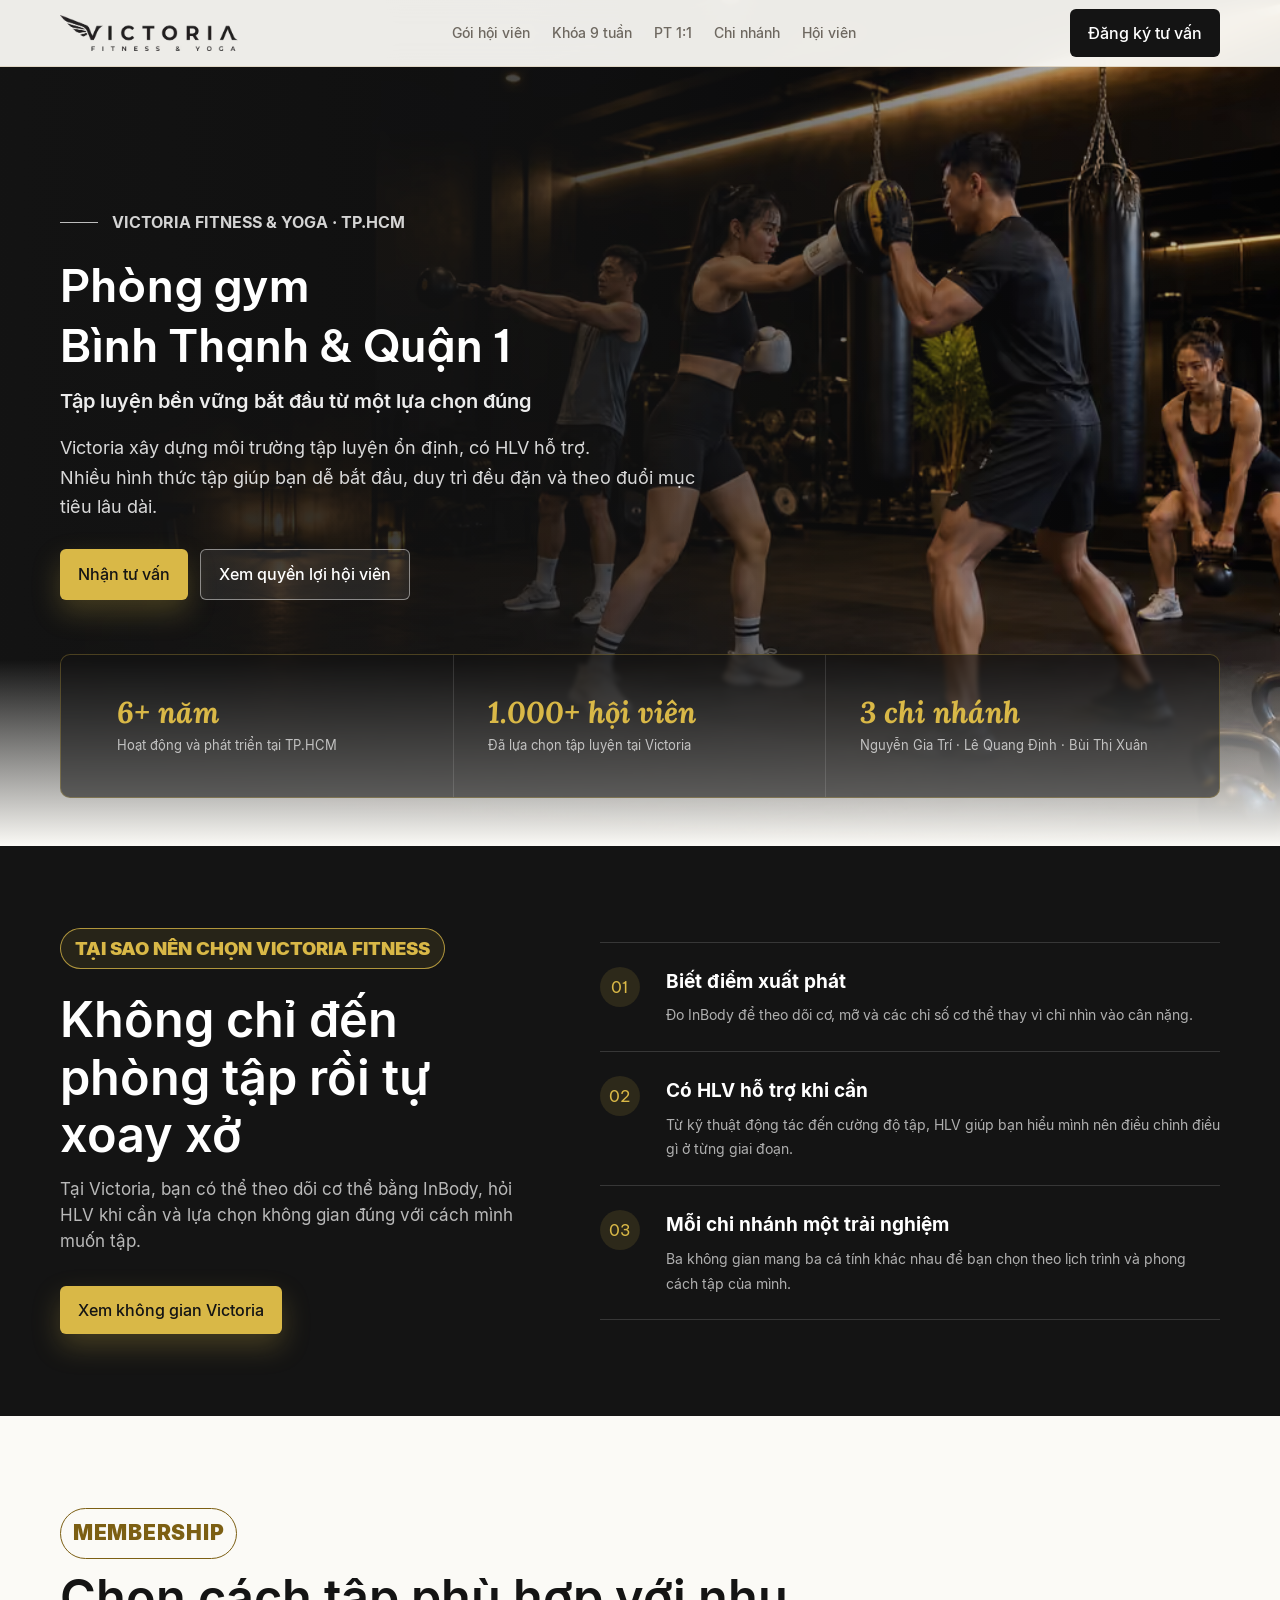
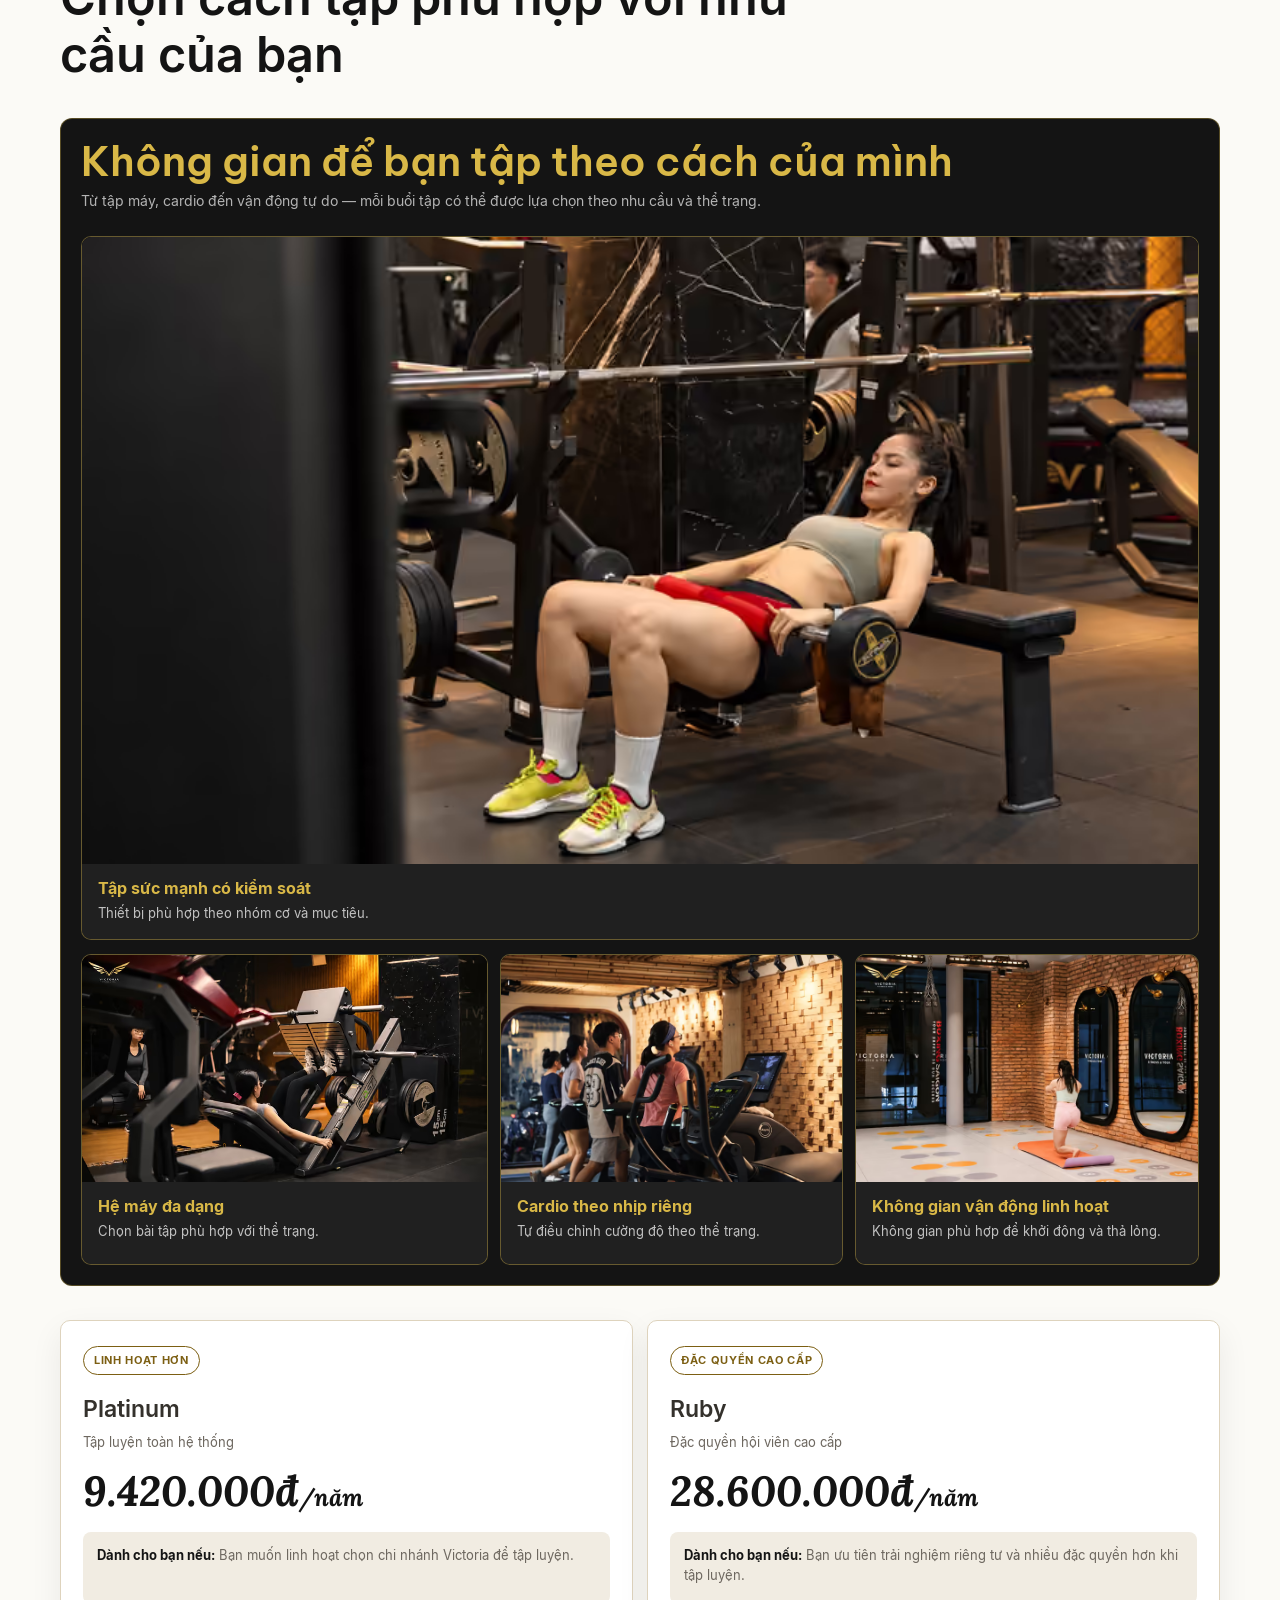
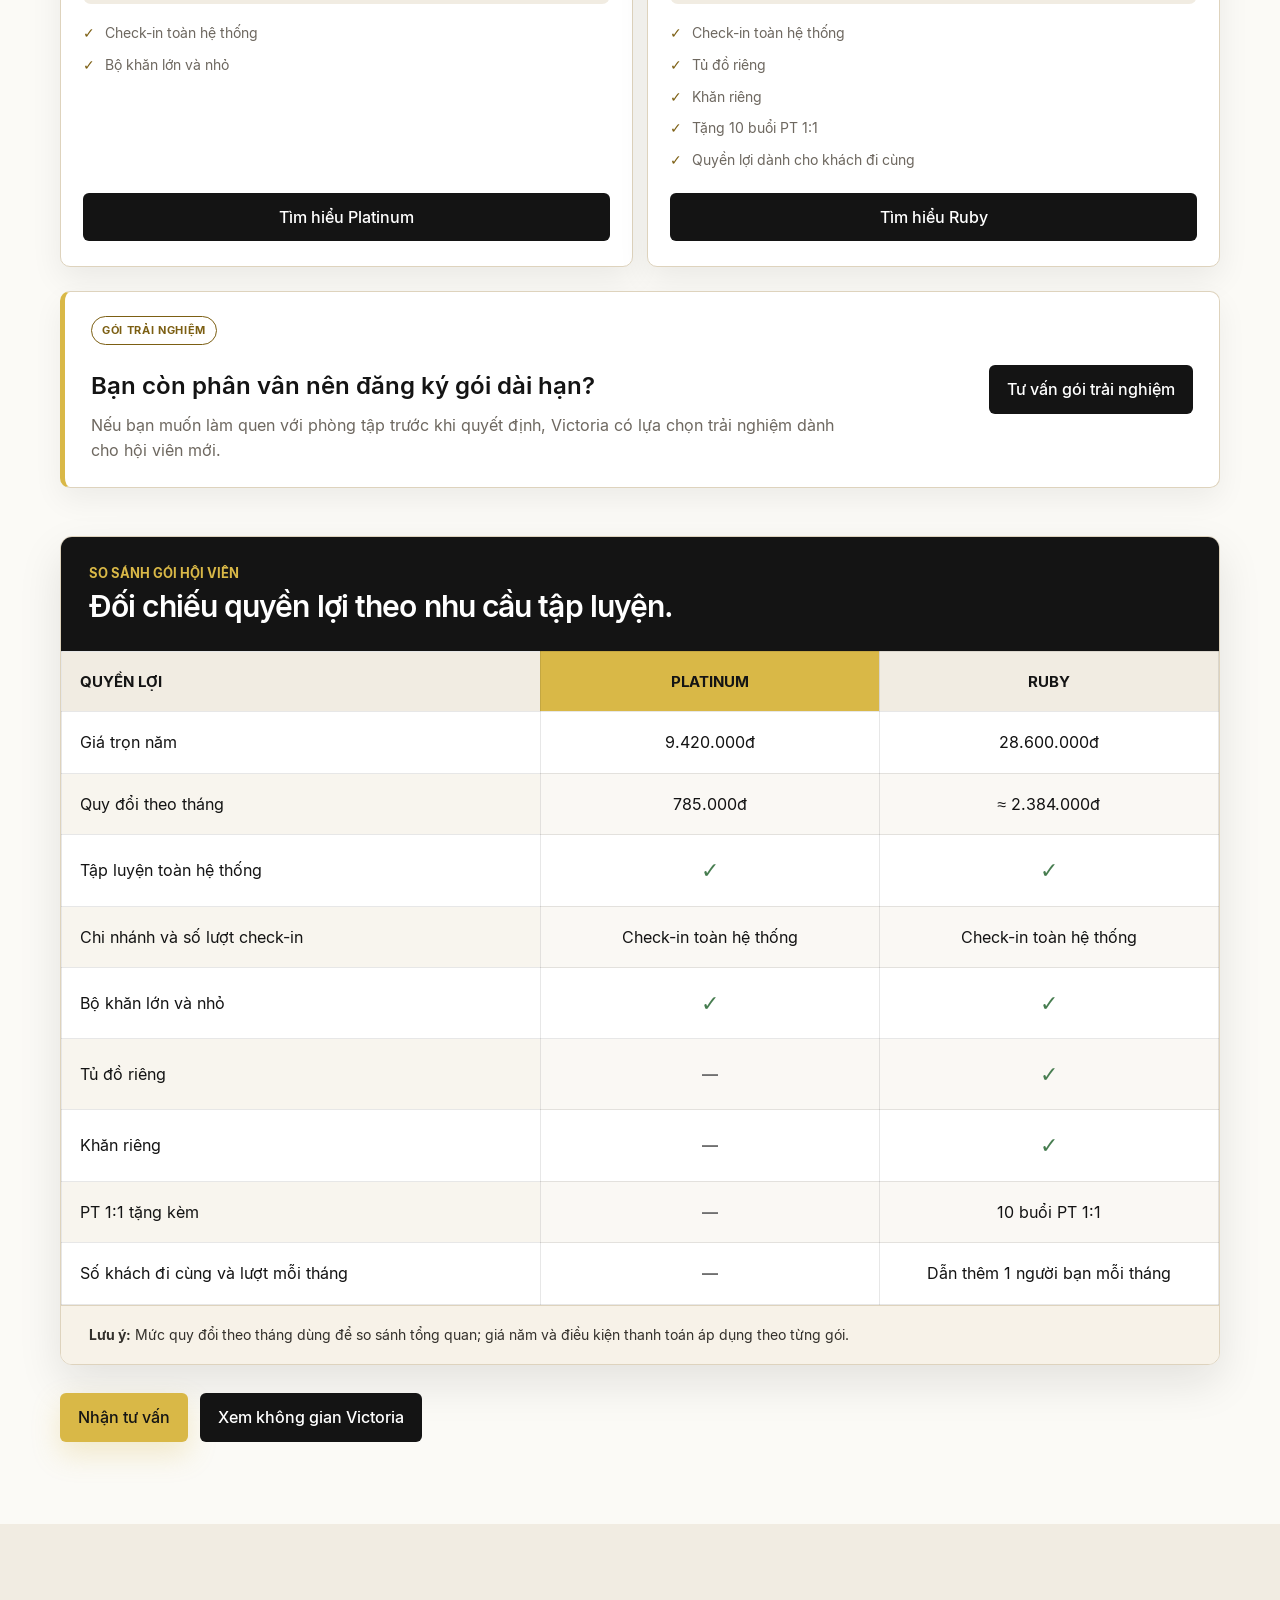
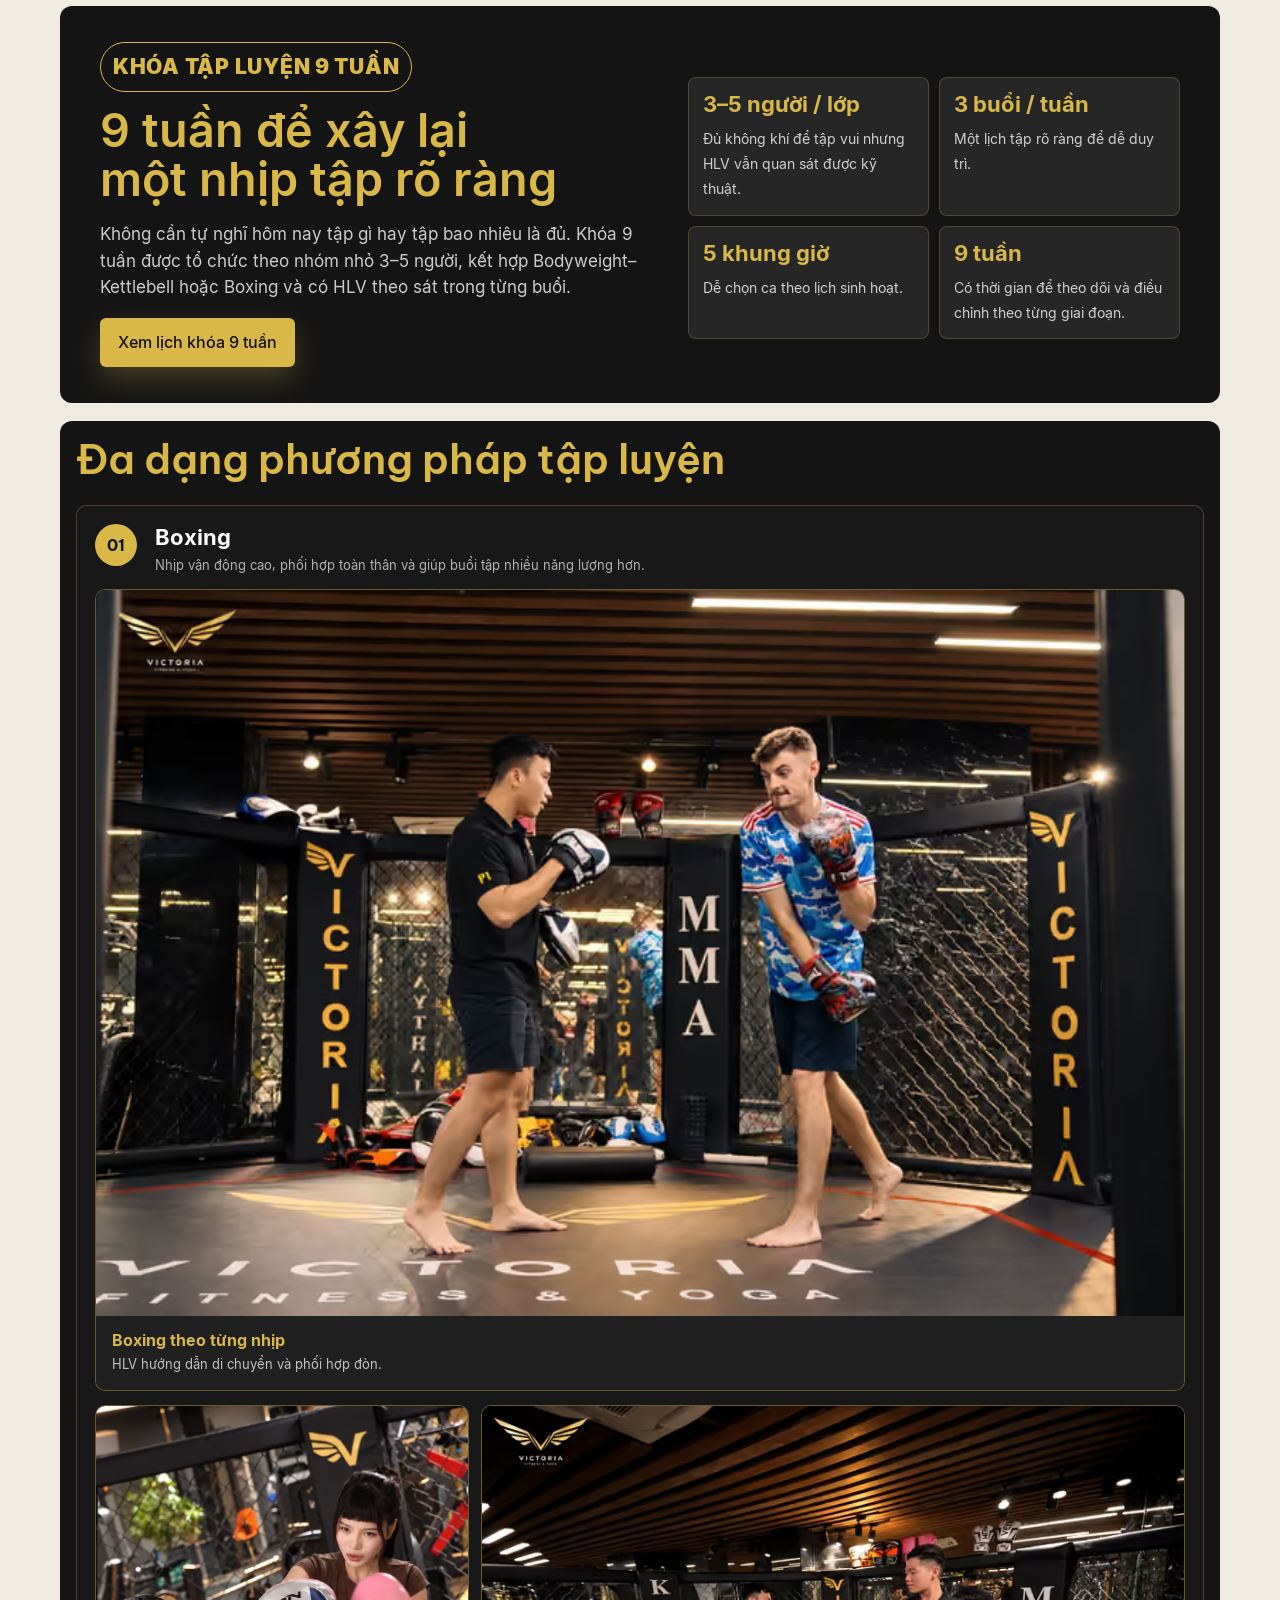
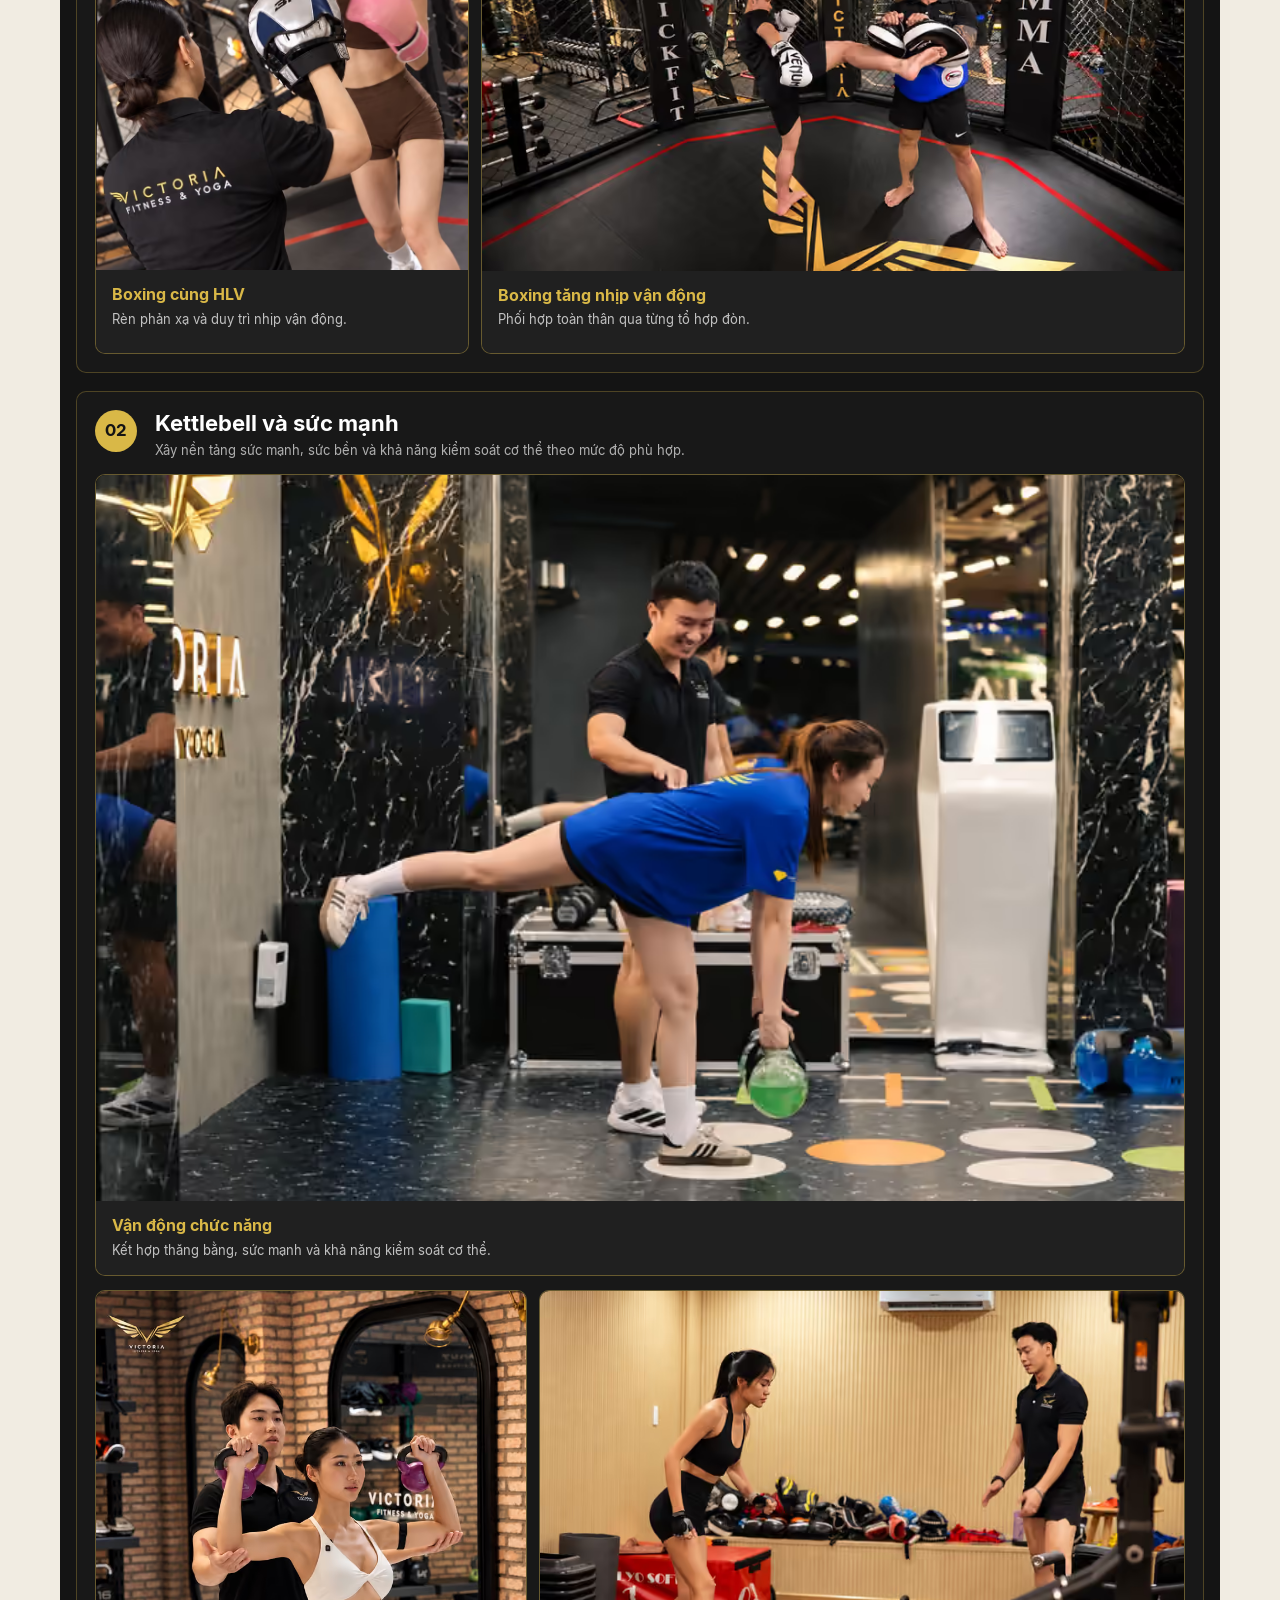
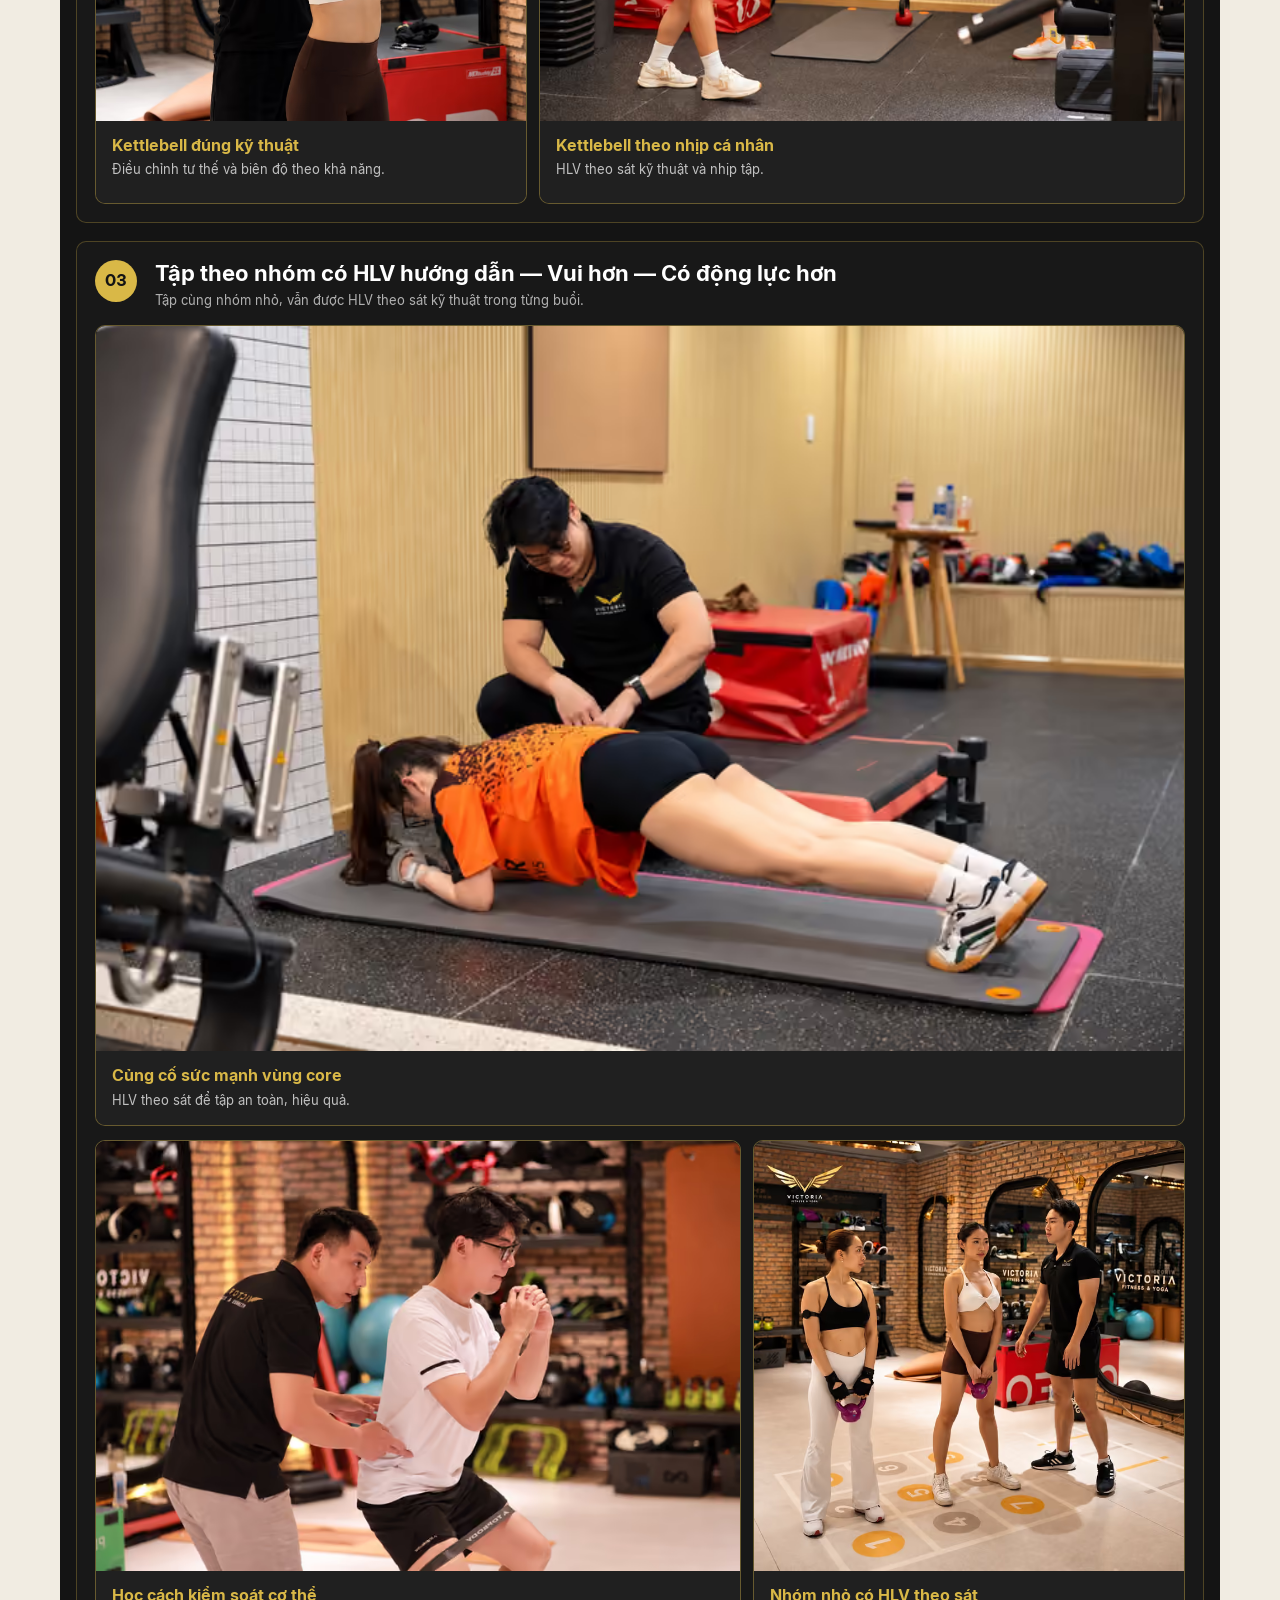
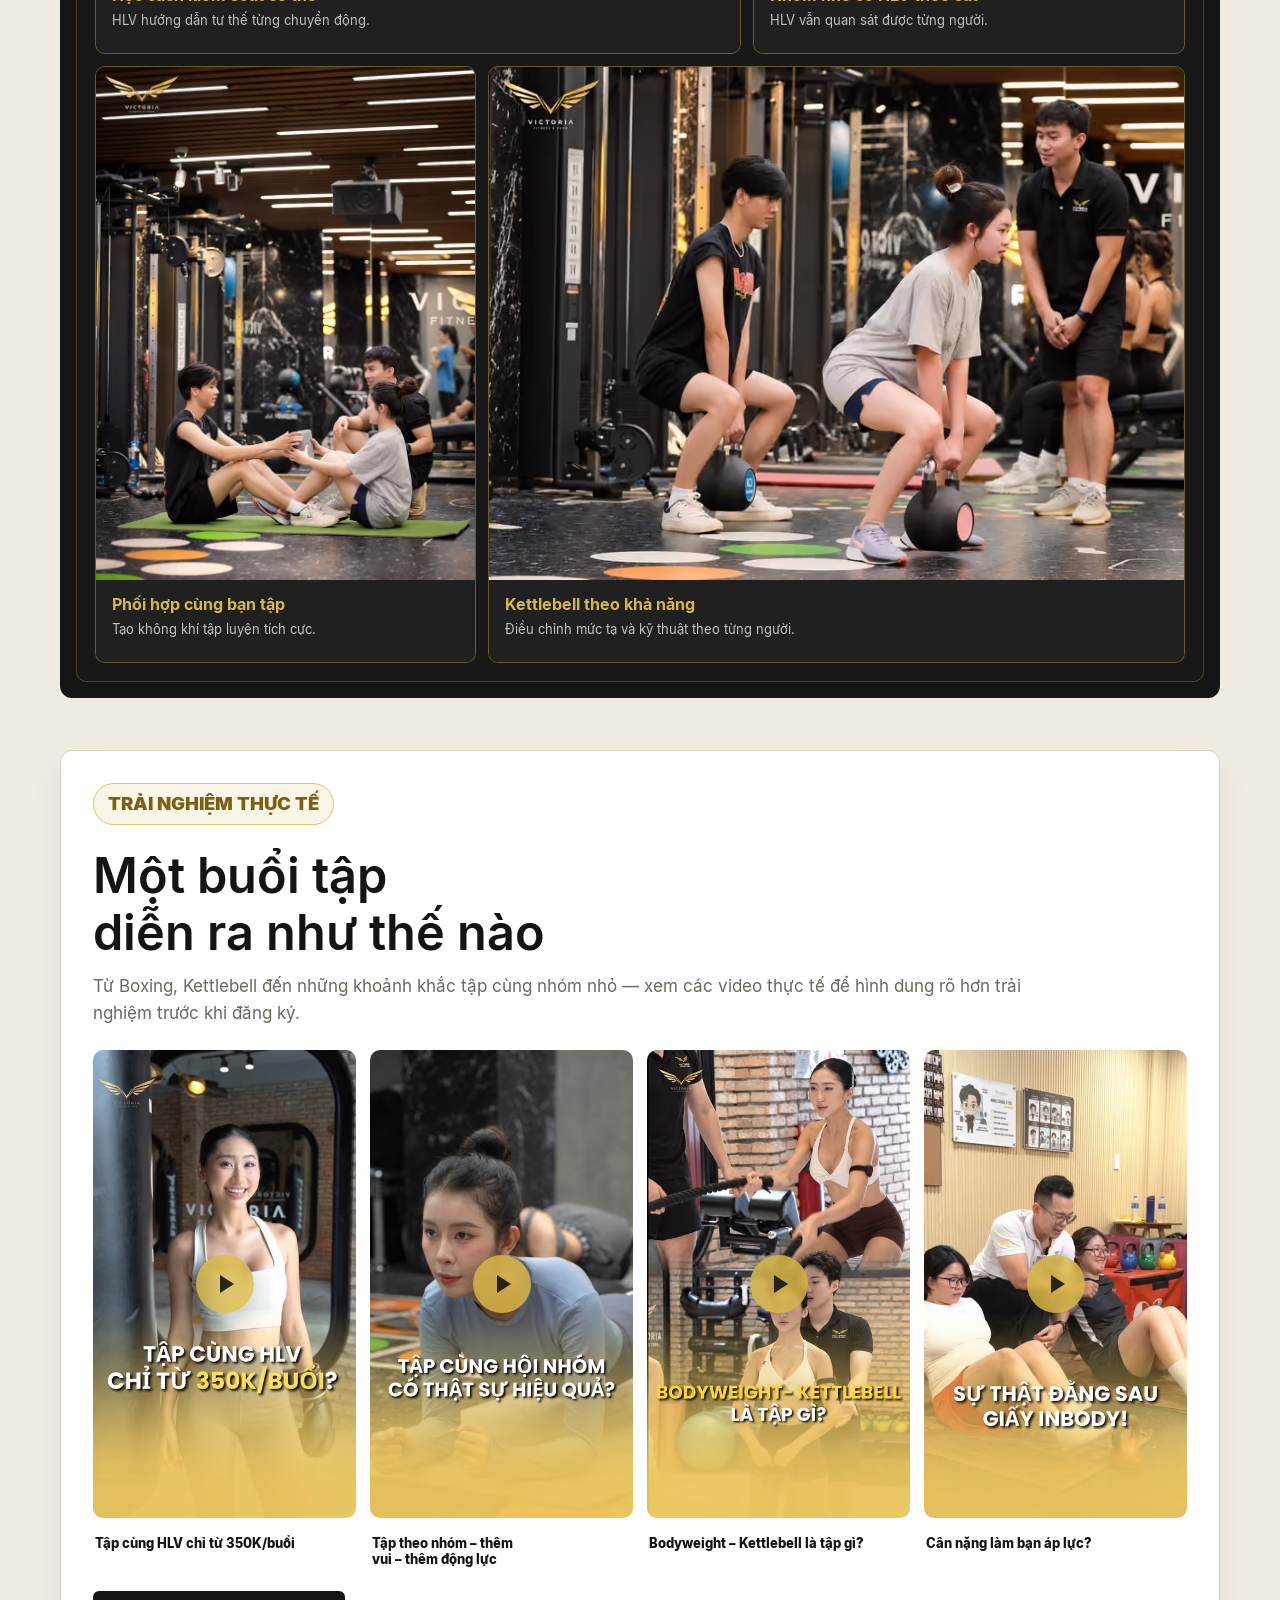
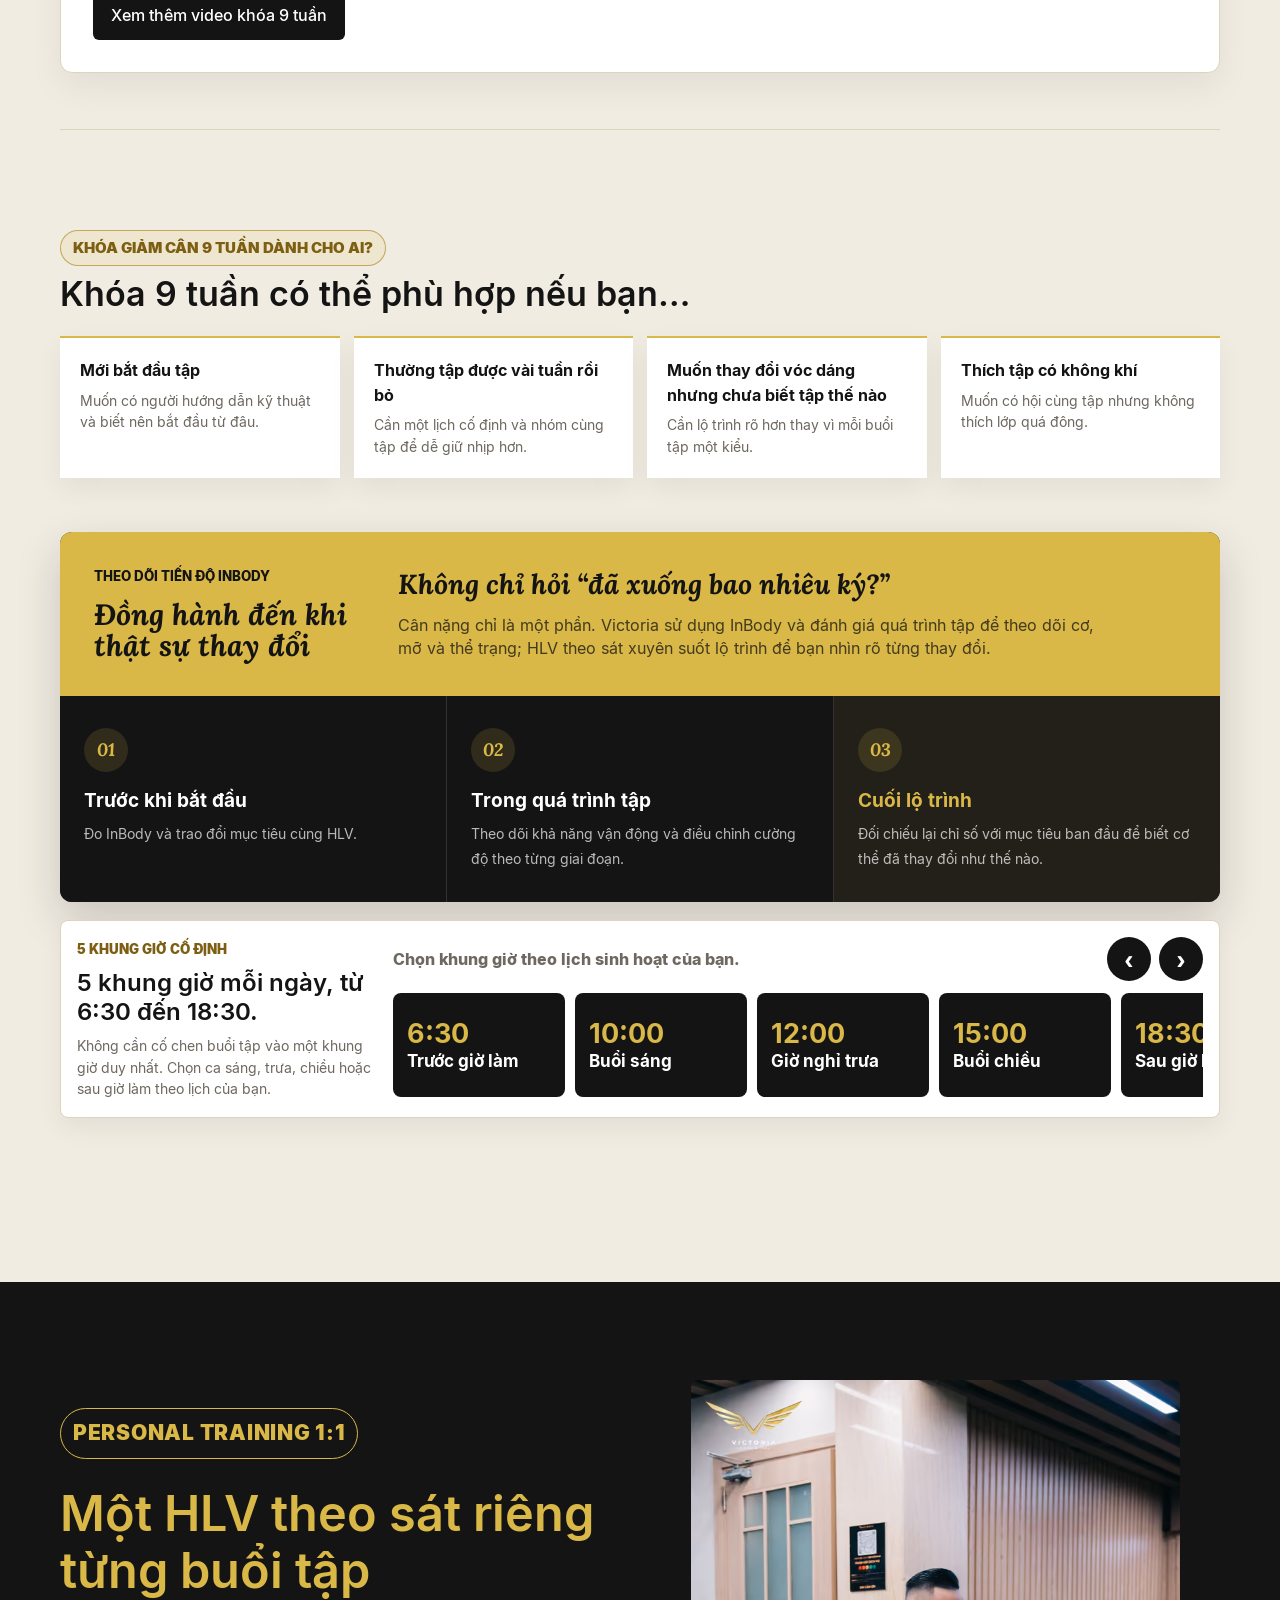
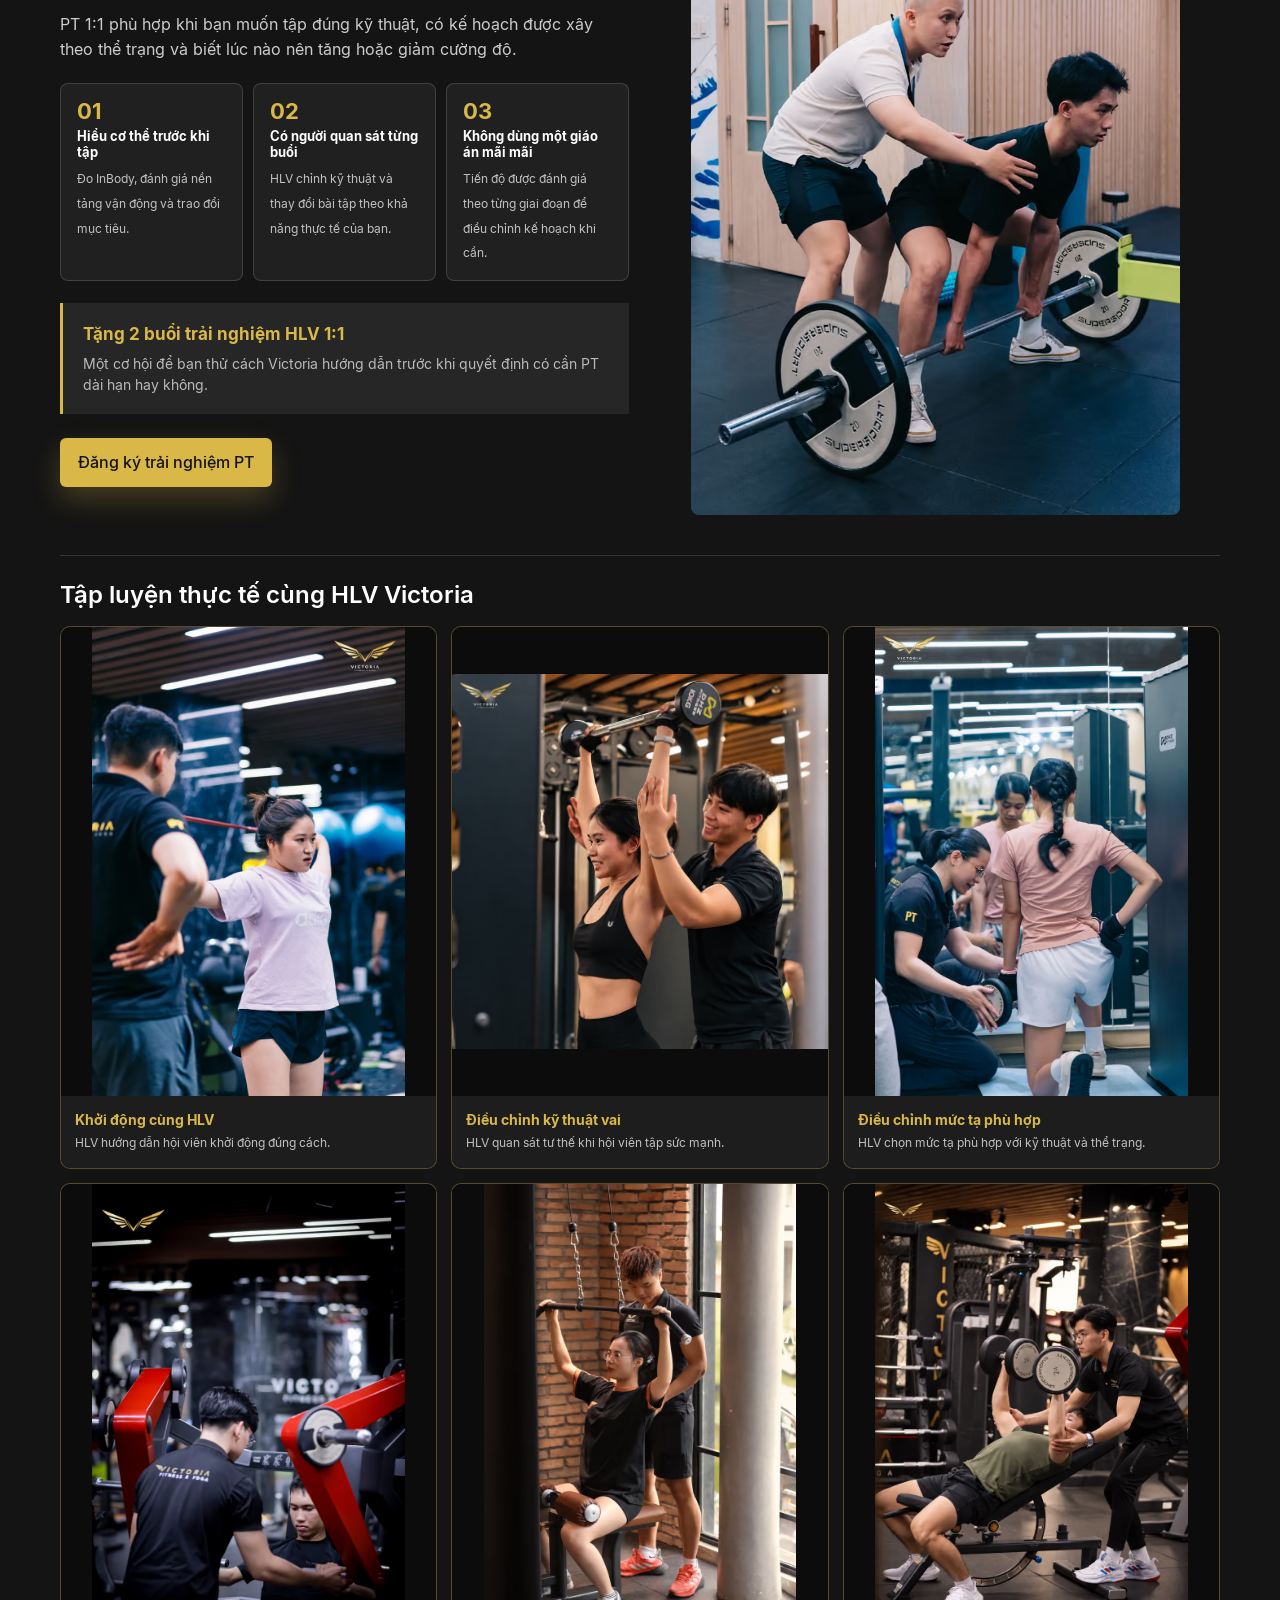
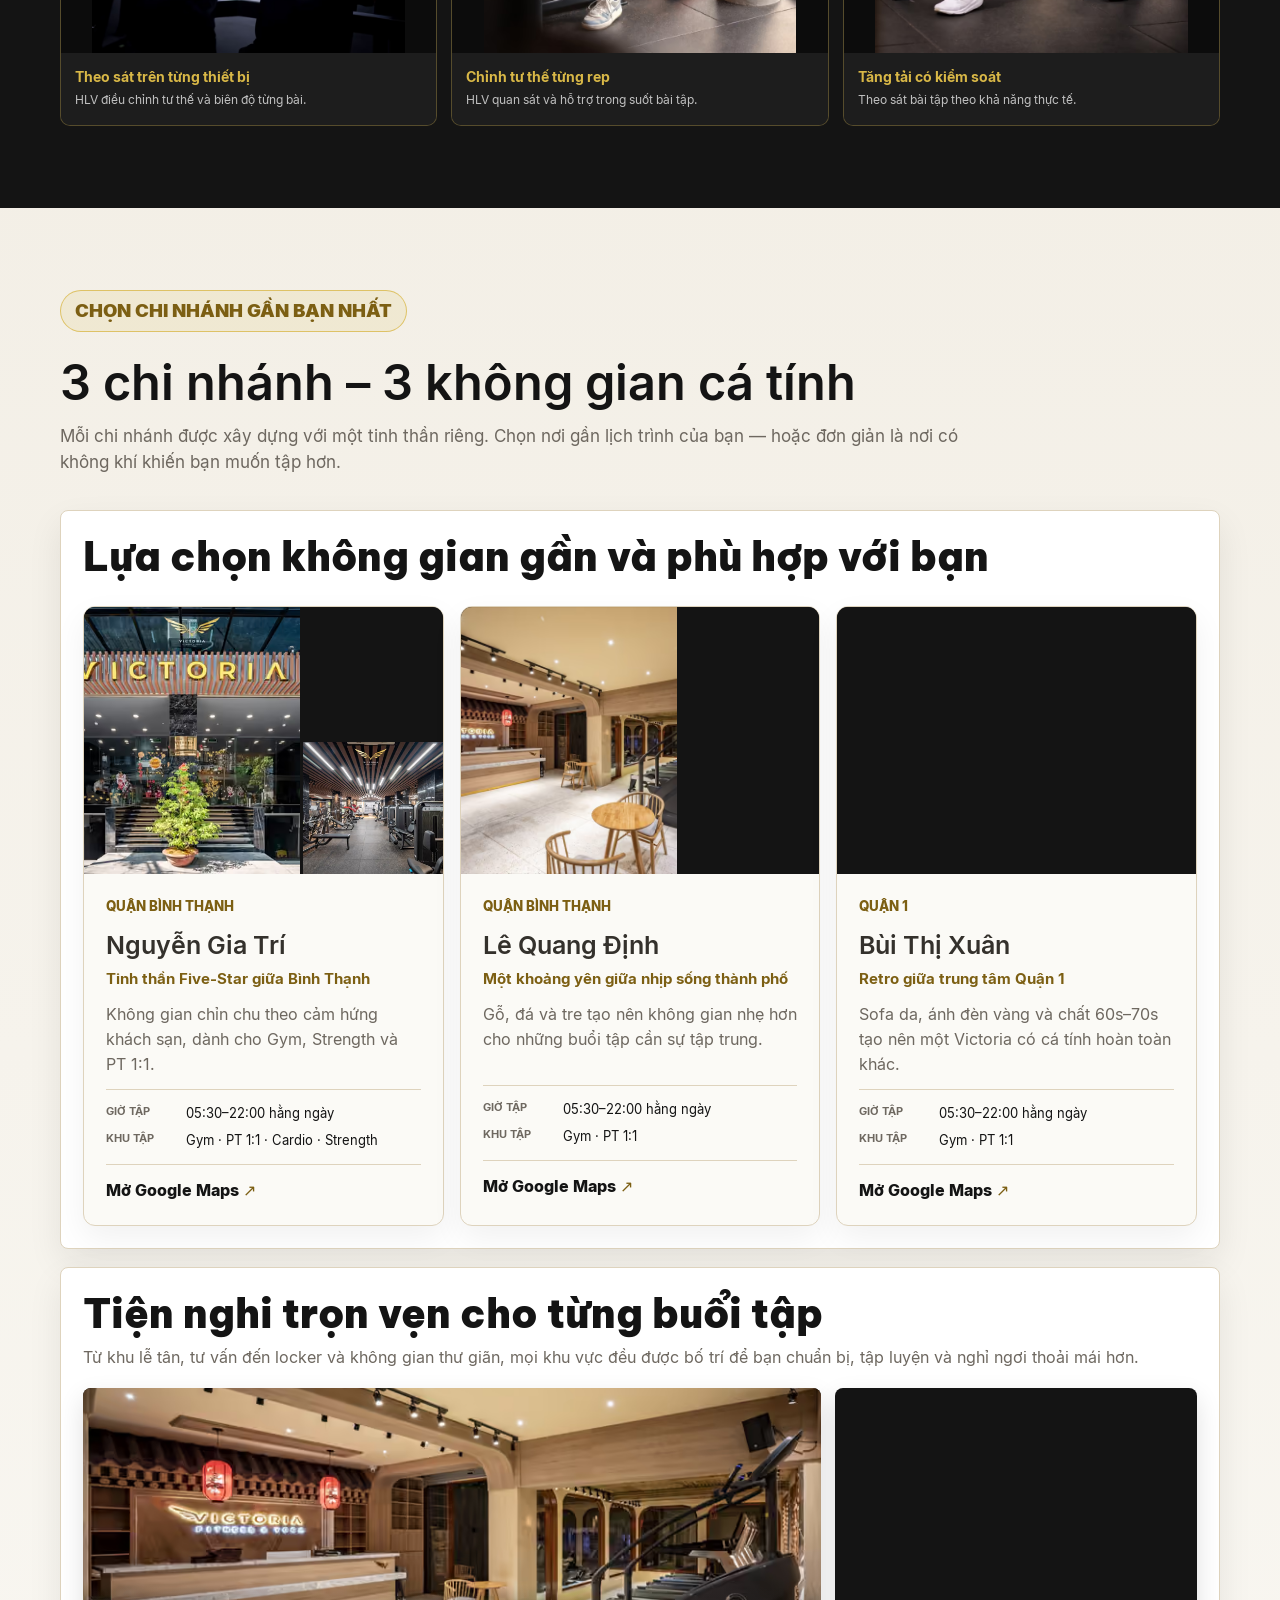
==== commit e00256f4: "Remove Yoga and Group X service claims from Victoria" ====
--- a/index.html
+++ b/index.html
@@ -3,11 +3,11 @@
 <head>
   <meta charset="UTF-8">
   <meta name="viewport" content="width=device-width, initial-scale=1.0">
-  <title>Phòng gym &amp; yoga Bình Thạnh, Quận 1 | Victoria Fitness</title>
-  <meta name="description" content="Phòng gym và yoga Victoria Fitness tại Bình Thạnh (Nguyễn Gia Trí, Lê Quang Định) và Quận 1 (Bùi Thị Xuân), TP.HCM. Mở cửa 05:30–22:00.">
+  <title>Phòng gym Bình Thạnh, Quận 1 | Victoria Fitness</title>
+  <meta name="description" content="Phòng gym Victoria Fitness tại Bình Thạnh (Nguyễn Gia Trí, Lê Quang Định) và Quận 1 (Bùi Thị Xuân), TP.HCM. Mở cửa 05:30–22:00.">
   <link rel="canonical" href="https://www.victoriafitness.vn/">
-  <meta property="og:title" content="Phòng gym &amp; yoga Bình Thạnh, Quận 1 | Victoria Fitness">
-  <meta property="og:description" content="Phòng gym và yoga tại Bình Thạnh và Quận 1, TP.HCM. Ba chi nhánh Victoria Fitness, mở cửa 05:30–22:00.">
+  <meta property="og:title" content="Phòng gym Bình Thạnh, Quận 1 | Victoria Fitness">
+  <meta property="og:description" content="Phòng gym tại Bình Thạnh và Quận 1, TP.HCM. Ba chi nhánh Victoria Fitness, mở cửa 05:30–22:00.">
   <meta property="og:type" content="website">
   <meta property="og:url" content="https://www.victoriafitness.vn/">
   <meta property="og:locale" content="vi_VN">
@@ -3197,7 +3197,7 @@
       },
       "openingHours": "Mo-Su 05:30-22:00",
       "hasMap": "https://www.google.com/maps/search/?api=1&query=329-331%20Le%20Quang%20Dinh%20Binh%20Thanh%20Ho%20Chi%20Minh",
-      "description": "Gym, Yoga, Group X, PT 1:1"
+      "description": "Gym, PT 1:1"
     },
     {
       "@type": [
@@ -3220,7 +3220,7 @@
       },
       "openingHours": "Mo-Su 05:30-22:00",
       "hasMap": "https://www.google.com/maps/search/?api=1&query=168B%20Bui%20Thi%20Xuan%20Quan%201%20Ho%20Chi%20Minh",
-      "description": "Gym, Yoga, Group X, PT 1:1"
+      "description": "Gym, PT 1:1"
     },
     {
       "@type": "FAQPage",
@@ -3230,7 +3230,7 @@
           "name": "Platinum 9.420.000đ bao gồm những quyền lợi nào?",
           "acceptedAnswer": {
             "@type": "Answer",
-            "text": "Platinum có thời hạn 12 tháng, dành cho hội viên muốn tập đa dạng bộ môn và linh hoạt check-in toàn hệ thống. Quyền lợi gồm Group X, Yoga, Boxing, check-in tại các chi nhánh Victoria và bộ khăn lớn nhỏ."
+            "text": "Platinum có thời hạn 12 tháng. Hội viên được check-in tại tất cả chi nhánh Victoria và có sẵn bộ khăn lớn và nhỏ."
           }
         },
         {
@@ -3254,7 +3254,7 @@
           "name": "Gói trải nghiệm Gym 299.000đ được áp dụng như thế nào?",
           "acceptedAnswer": {
             "@type": "Answer",
-            "text": "Gói dành cho hội viên mới, có hiệu lực trong 30 ngày và được áp dụng một lần. Quyền lợi sử dụng tại khu vực Gym, không bao gồm Yoga và Group X."
+            "text": "Gói dành cho hội viên mới, có hiệu lực trong 30 ngày và được áp dụng một lần. Quyền lợi chỉ áp dụng tại khu vực Gym."
           }
         },
         {
@@ -3315,7 +3315,7 @@
         <div class="campaign-card">
           <div class="deal">Victoria Fitness &amp; Yoga · TP.HCM</div>
           <h1 id="hero-title">
-            <span class="hero-title-line">Phòng gym &amp; yoga</span>
+            <span class="hero-title-line">Phòng gym</span>
             <span class="hero-title-line">Bình Thạnh &amp; Quận 1</span>
           </h1>
           <p class="hero-slogan">Tập luyện bền vững bắt đầu từ một lựa chọn đúng</p>
@@ -3361,11 +3361,10 @@
           <article class="package-card">
             <span class="package-badge">Linh hoạt hơn</span>
             <h3>Platinum</h3>
-            <span class="package-duration">Nhiều bộ môn trên toàn hệ thống</span>
+            <span class="package-duration">Tập luyện toàn hệ thống</span>
             <div class="package-price"><strong>9.420.000đ<span>/năm</span></strong></div>
-            <p class="package-fit"><b>Dành cho bạn nếu:</b> Bạn muốn tập đa dạng bộ môn và linh hoạt check-in tại các chi nhánh Victoria.</p>
+            <p class="package-fit"><b>Dành cho bạn nếu:</b> Bạn muốn linh hoạt chọn chi nhánh Victoria để tập luyện.</p>
             <ul class="package-list">
-              <li>Đa dạng bộ môn: Group X, Yoga, Boxing...</li>
               <li>Check-in toàn hệ thống</li>
               <li>Bộ khăn lớn và nhỏ</li>
             </ul>
@@ -3378,7 +3377,6 @@
             <div class="package-price"><strong>28.600.000đ<span>/năm</span></strong></div>
             <p class="package-fit"><b>Dành cho bạn nếu:</b> Bạn ưu tiên trải nghiệm riêng tư và nhiều đặc quyền hơn khi tập luyện.</p>
             <ul class="package-list">
-              <li>Đa dạng bộ môn: Group X, Yoga, Boxing...</li>
               <li>Check-in toàn hệ thống</li>
               <li>Tủ đồ riêng</li>
               <li>Khăn riêng</li>
@@ -3410,7 +3408,6 @@
                 <tr><td>Quy đổi theo tháng</td><td>785.000đ</td><td>≈ 2.384.000đ</td></tr>
                 <tr><td>Tập luyện toàn hệ thống</td><td><span class="check">✓</span></td><td><span class="check">✓</span></td></tr>
                 <tr><td>Chi nhánh và số lượt check-in</td><td>Check-in toàn hệ thống</td><td>Check-in toàn hệ thống</td></tr>
-                <tr><td>Tham gia đa dạng bộ môn</td><td><span class="check">✓</span></td><td><span class="check">✓</span></td></tr>
                 <tr><td>Bộ khăn lớn và nhỏ</td><td><span class="check">✓</span></td><td><span class="check">✓</span></td></tr>
                 <tr><td>Tủ đồ riêng</td><td><span class="no">—</span></td><td><span class="check">✓</span></td></tr>
                 <tr><td>Khăn riêng</td><td><span class="no">—</span></td><td><span class="check">✓</span></td></tr>
@@ -3651,7 +3648,7 @@
                 <button class="branch-photo-button" type="button" data-gallery-group="le-quang-dinh" data-lightbox-src="assets/branch-le-quang-dinh-05.jpg" data-lightbox-title="Lê Quang Định" data-lightbox-caption="Khu rack và máy tập tại Lê Quang Định." hidden><picture><source type="image/avif" srcset="assets/responsive/branch-le-quang-dinh-05-480.avif 480w, assets/responsive/branch-le-quang-dinh-05-768.avif 768w" sizes="(max-width: 780px) 100vw, 720px"><source type="image/webp" srcset="assets/responsive/branch-le-quang-dinh-05-480.webp 480w, assets/responsive/branch-le-quang-dinh-05-768.webp 768w" sizes="(max-width: 780px) 100vw, 720px"><img data-responsive="true" src="assets/branch-le-quang-dinh-05.jpg" width="1400" height="932" alt="Khu rack và máy tập tại Victoria Lê Quang Định" loading="lazy" decoding="async"></picture></button>
                 <button class="branch-photo-button" type="button" data-gallery-group="le-quang-dinh" data-lightbox-src="assets/branch-le-quang-dinh-06.jpg" data-lightbox-title="Lê Quang Định" data-lightbox-caption="Khu locker tại Lê Quang Định." hidden><picture><source type="image/avif" srcset="assets/responsive/branch-le-quang-dinh-06-480.avif 480w, assets/responsive/branch-le-quang-dinh-06-768.avif 768w" sizes="(max-width: 780px) 100vw, 720px"><source type="image/webp" srcset="assets/responsive/branch-le-quang-dinh-06-480.webp 480w, assets/responsive/branch-le-quang-dinh-06-768.webp 768w" sizes="(max-width: 780px) 100vw, 720px"><img data-responsive="true" src="assets/branch-le-quang-dinh-06.jpg" width="931" height="1400" alt="Khu locker tại Victoria Lê Quang Định" loading="lazy" decoding="async"></picture></button>
               </div>
-              <div class="branch-card-copy"><small>Quận Bình Thạnh</small><h3>Lê Quang Định</h3><h4>Một khoảng yên giữa nhịp sống thành phố</h4><p>Gỗ, đá và tre tạo nên không gian nhẹ hơn cho Gym, Yoga và những buổi tập cần sự tập trung.</p><ul class="branch-details"><li><b>Giờ tập</b><span>05:30–22:00 hằng ngày</span></li><li><b>Khu tập</b><span>Gym · Yoga · Group X · PT 1:1</span></li></ul><a class="branch-map-link" href="https://www.google.com/maps/search/?api=1&amp;query=329-331%20Le%20Quang%20Dinh%20Binh%20Thanh%20Ho%20Chi%20Minh" target="_blank" rel="noopener">Mở Google Maps</a></div>
+              <div class="branch-card-copy"><small>Quận Bình Thạnh</small><h3>Lê Quang Định</h3><h4>Một khoảng yên giữa nhịp sống thành phố</h4><p>Gỗ, đá và tre tạo nên không gian nhẹ hơn cho những buổi tập cần sự tập trung.</p><ul class="branch-details"><li><b>Giờ tập</b><span>05:30–22:00 hằng ngày</span></li><li><b>Khu tập</b><span>Gym · PT 1:1</span></li></ul><a class="branch-map-link" href="https://www.google.com/maps/search/?api=1&amp;query=329-331%20Le%20Quang%20Dinh%20Binh%20Thanh%20Ho%20Chi%20Minh" target="_blank" rel="noopener">Mở Google Maps</a></div>
             </article>
             <article class="branch-card" data-branch-card="bui-thi-xuan">
               <div class="branch-photo-grid">
@@ -3662,7 +3659,7 @@
                 <button class="branch-photo-button" type="button" data-gallery-group="bui-thi-xuan" data-lightbox-src="assets/branch-bui-thi-xuan-05.jpg" data-lightbox-title="Bùi Thị Xuân" data-lightbox-caption="Khu Cardio tại Bùi Thị Xuân." hidden><picture><source type="image/avif" srcset="assets/responsive/branch-bui-thi-xuan-05-480.avif 480w, assets/responsive/branch-bui-thi-xuan-05-768.avif 768w" sizes="(max-width: 780px) 100vw, 720px"><source type="image/webp" srcset="assets/responsive/branch-bui-thi-xuan-05-480.webp 480w, assets/responsive/branch-bui-thi-xuan-05-768.webp 768w" sizes="(max-width: 780px) 100vw, 720px"><img data-responsive="true" src="assets/branch-bui-thi-xuan-05.jpg" width="1400" height="933" alt="Khu Cardio tại Victoria Bùi Thị Xuân" loading="lazy" decoding="async"></picture></button>
                 <button class="branch-photo-button" type="button" data-gallery-group="bui-thi-xuan" data-lightbox-src="assets/branch-bui-thi-xuan-06.jpg" data-lightbox-title="Bùi Thị Xuân" data-lightbox-caption="Khu locker tại Bùi Thị Xuân." hidden><picture><source type="image/avif" srcset="assets/responsive/branch-bui-thi-xuan-06-480.avif 480w, assets/responsive/branch-bui-thi-xuan-06-768.avif 768w" sizes="(max-width: 780px) 100vw, 720px"><source type="image/webp" srcset="assets/responsive/branch-bui-thi-xuan-06-480.webp 480w, assets/responsive/branch-bui-thi-xuan-06-768.webp 768w" sizes="(max-width: 780px) 100vw, 720px"><img data-responsive="true" src="assets/branch-bui-thi-xuan-06.jpg" width="933" height="1400" alt="Khu locker tại Victoria Bùi Thị Xuân" loading="lazy" decoding="async"></picture></button>
               </div>
-              <div class="branch-card-copy"><small>Quận 1</small><h3>Bùi Thị Xuân</h3><h4>Retro giữa trung tâm Quận 1</h4><p>Sofa da, ánh đèn vàng và chất 60s–70s tạo nên một Victoria có cá tính hoàn toàn khác.</p><ul class="branch-details"><li><b>Giờ tập</b><span>05:30–22:00 hằng ngày</span></li><li><b>Khu tập</b><span>Gym · Yoga · Group X · PT 1:1</span></li></ul><a class="branch-map-link" href="https://www.google.com/maps/search/?api=1&amp;query=168B%20Bui%20Thi%20Xuan%20Quan%201%20Ho%20Chi%20Minh" target="_blank" rel="noopener">Mở Google Maps</a></div>
+              <div class="branch-card-copy"><small>Quận 1</small><h3>Bùi Thị Xuân</h3><h4>Retro giữa trung tâm Quận 1</h4><p>Sofa da, ánh đèn vàng và chất 60s–70s tạo nên một Victoria có cá tính hoàn toàn khác.</p><ul class="branch-details"><li><b>Giờ tập</b><span>05:30–22:00 hằng ngày</span></li><li><b>Khu tập</b><span>Gym · PT 1:1</span></li></ul><a class="branch-map-link" href="https://www.google.com/maps/search/?api=1&amp;query=168B%20Bui%20Thi%20Xuan%20Quan%201%20Ho%20Chi%20Minh" target="_blank" rel="noopener">Mở Google Maps</a></div>
             </article>
           </div>
           <!-- TODO: cần Victoria xác nhận giờ mở cửa riêng từng chi nhánh và lịch ngày lễ. -->
@@ -3776,7 +3773,7 @@
           <div class="faq-list">
             <article class="faq-item is-open">
               <button class="faq-question" type="button" aria-expanded="true"><span class="faq-number">01</span><span>Platinum 9.420.000đ bao gồm những quyền lợi nào?</span><span class="faq-icon" aria-hidden="true"></span></button>
-              <div class="faq-answer"><div><p>Platinum có thời hạn 12 tháng, dành cho hội viên muốn tập đa dạng bộ môn và linh hoạt check-in toàn hệ thống. Quyền lợi gồm Group X, Yoga, Boxing, check-in tại các chi nhánh Victoria và bộ khăn lớn nhỏ.</p></div></div>
+              <div class="faq-answer"><div><p>Platinum có thời hạn 12 tháng. Hội viên được check-in tại tất cả chi nhánh Victoria và có sẵn bộ khăn lớn và nhỏ.</p></div></div>
             </article>
             <article class="faq-item">
               <button class="faq-question" type="button" aria-expanded="false"><span class="faq-number">02</span><span>Platinum được tập luyện ở đâu?</span><span class="faq-icon" aria-hidden="true"></span></button>
@@ -3788,7 +3785,7 @@
             </article>
             <article class="faq-item">
               <button class="faq-question" type="button" aria-expanded="false"><span class="faq-number">04</span><span>Gói trải nghiệm Gym 299.000đ được áp dụng như thế nào?</span><span class="faq-icon" aria-hidden="true"></span></button>
-              <div class="faq-answer"><div><p>Gói dành cho hội viên mới, có hiệu lực trong 30 ngày và được áp dụng một lần. Quyền lợi sử dụng tại khu vực Gym, không bao gồm Yoga và Group X.</p></div></div>
+              <div class="faq-answer"><div><p>Gói dành cho hội viên mới, có hiệu lực trong 30 ngày và được áp dụng một lần. Quyền lợi chỉ áp dụng tại khu vực Gym.</p></div></div>
             </article>
             <article class="faq-item">
               <button class="faq-question" type="button" aria-expanded="false"><span class="faq-number">05</span><span>Khóa 9 tuần gồm những phương pháp tập và cách theo dõi nào?</span><span class="faq-icon" aria-hidden="true"></span></button>
